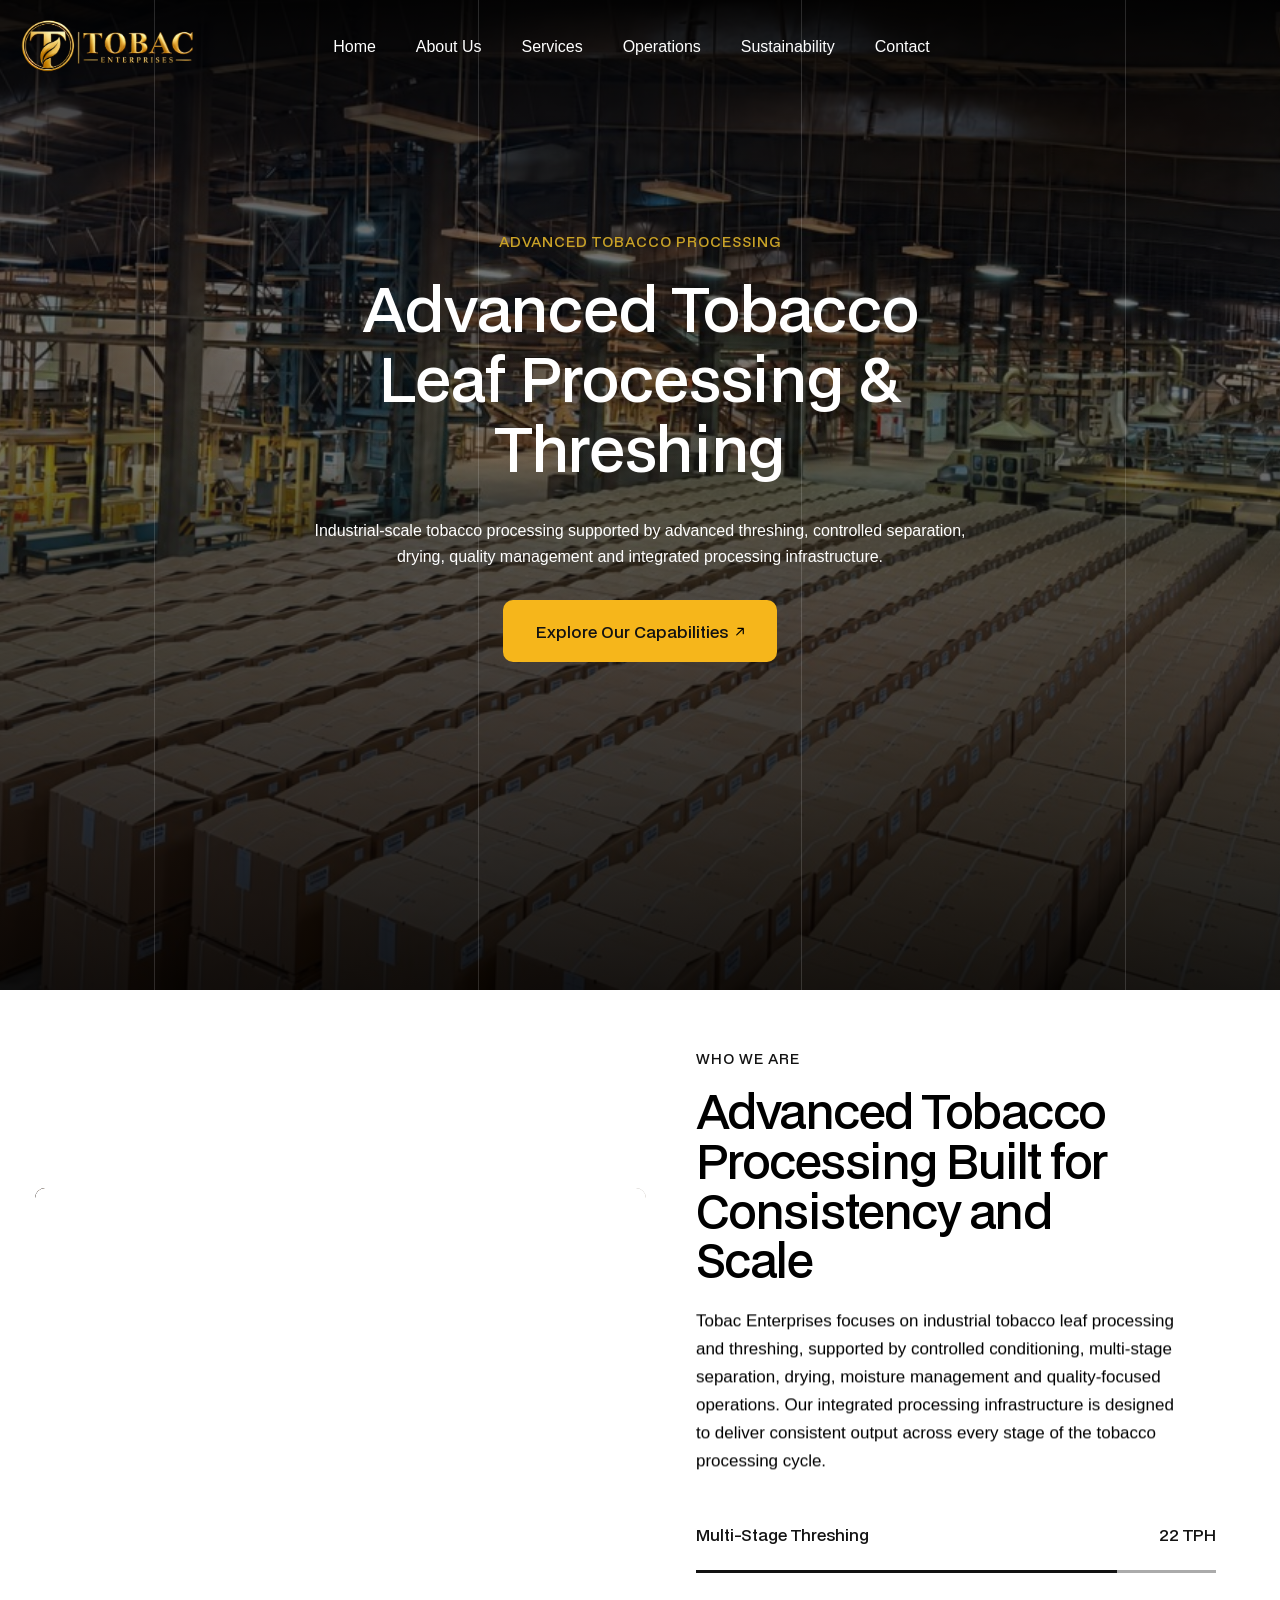
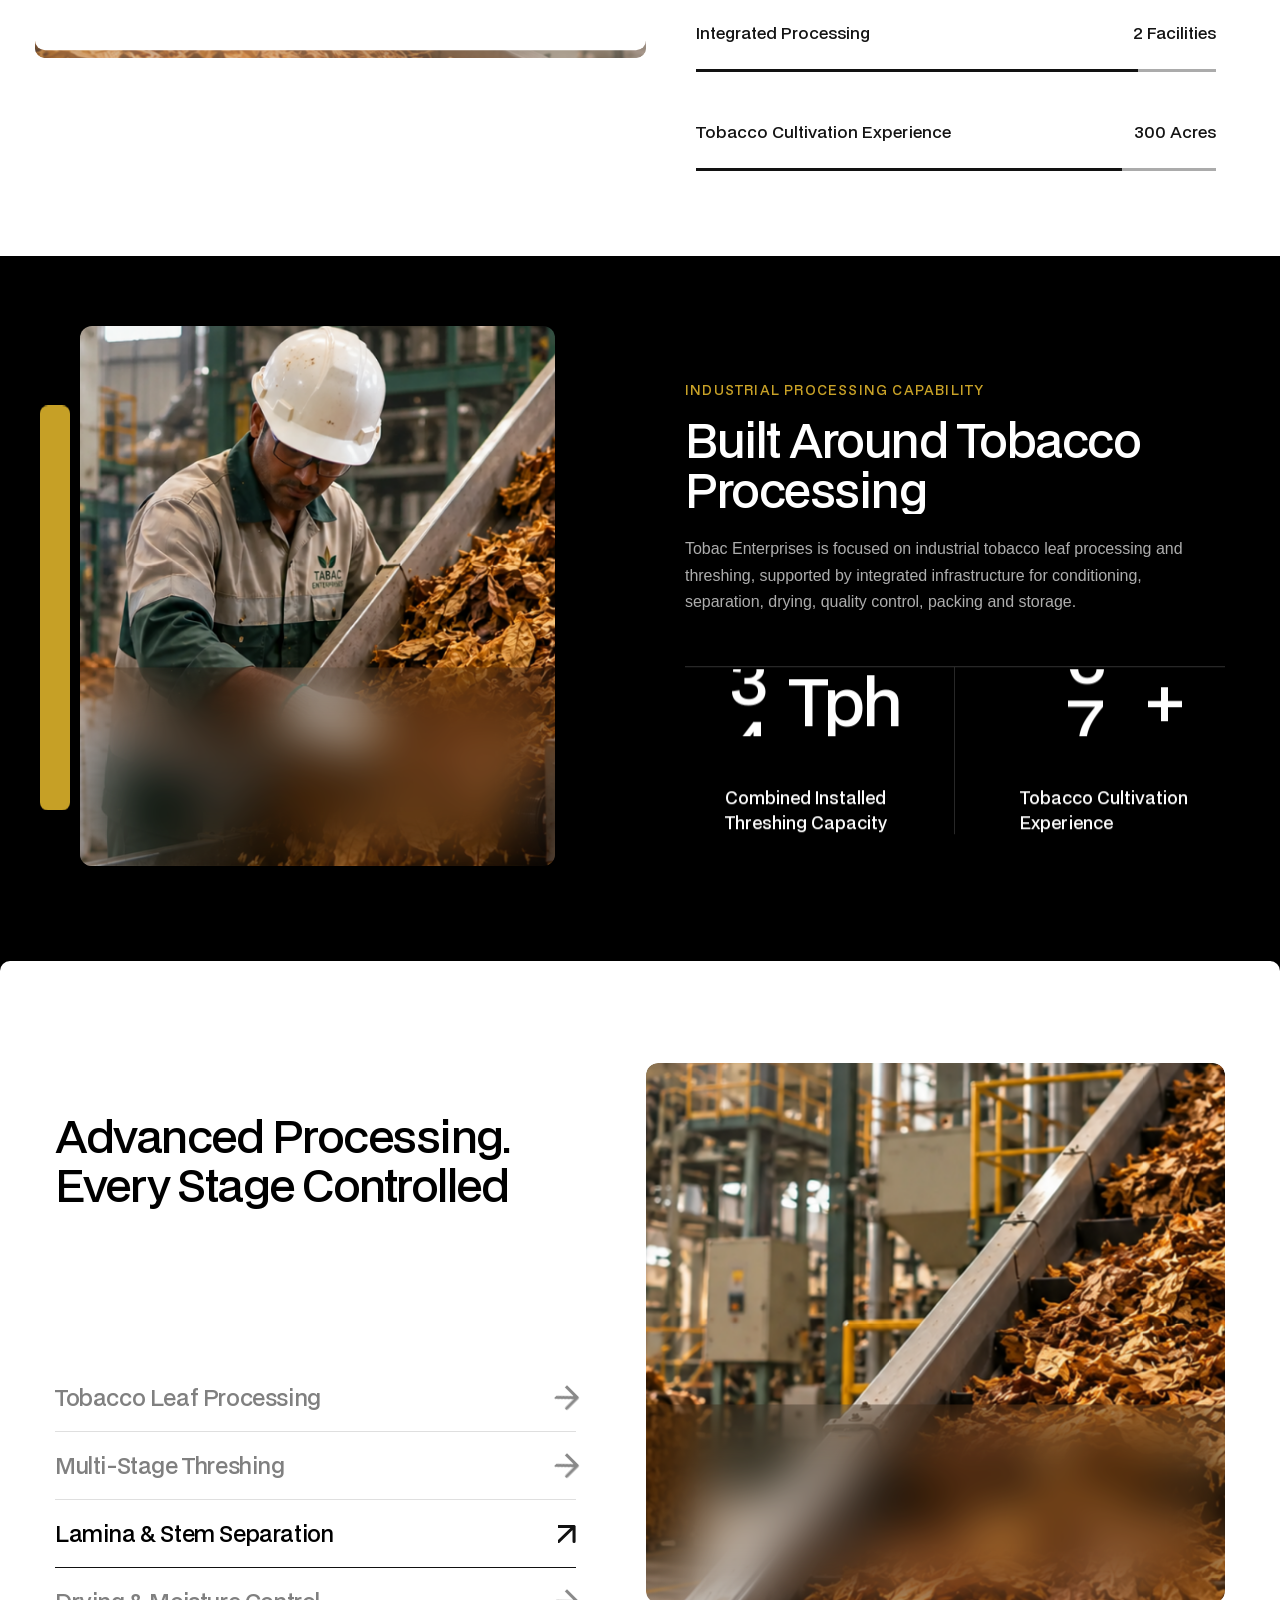
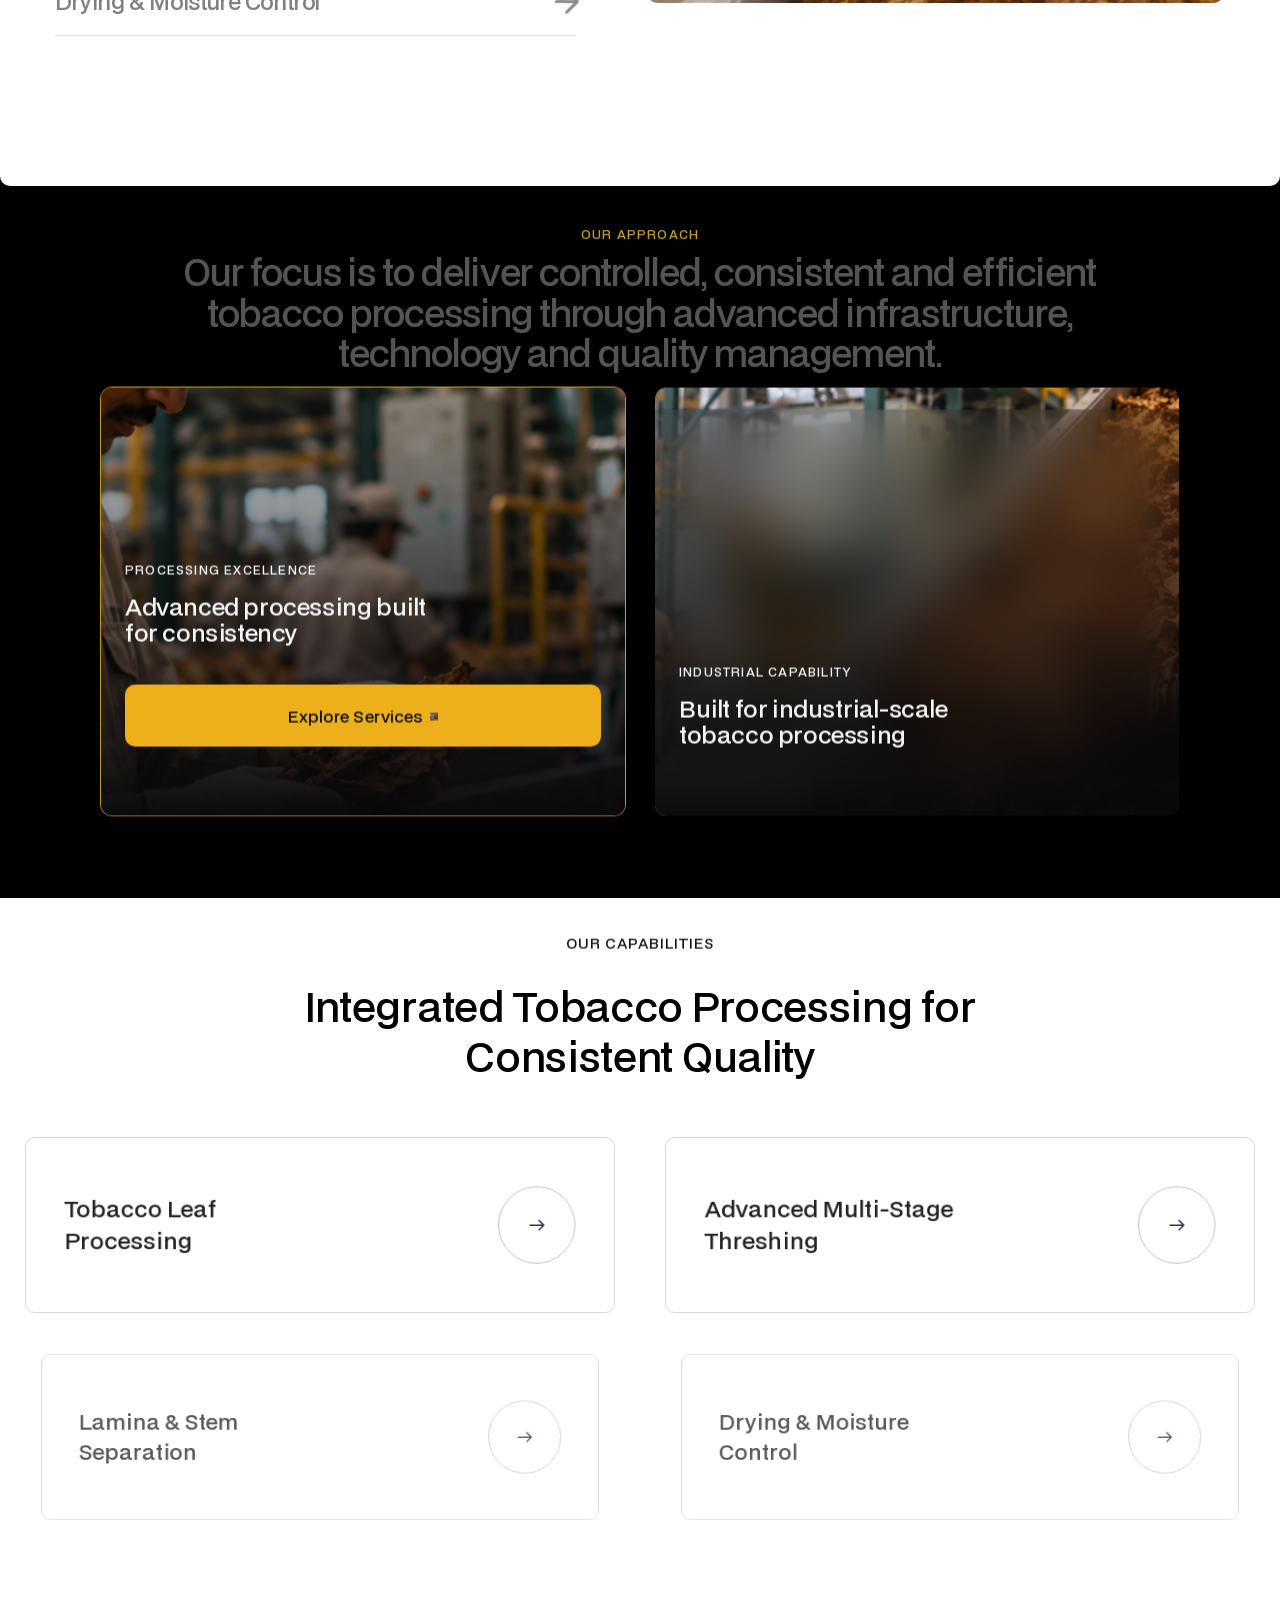
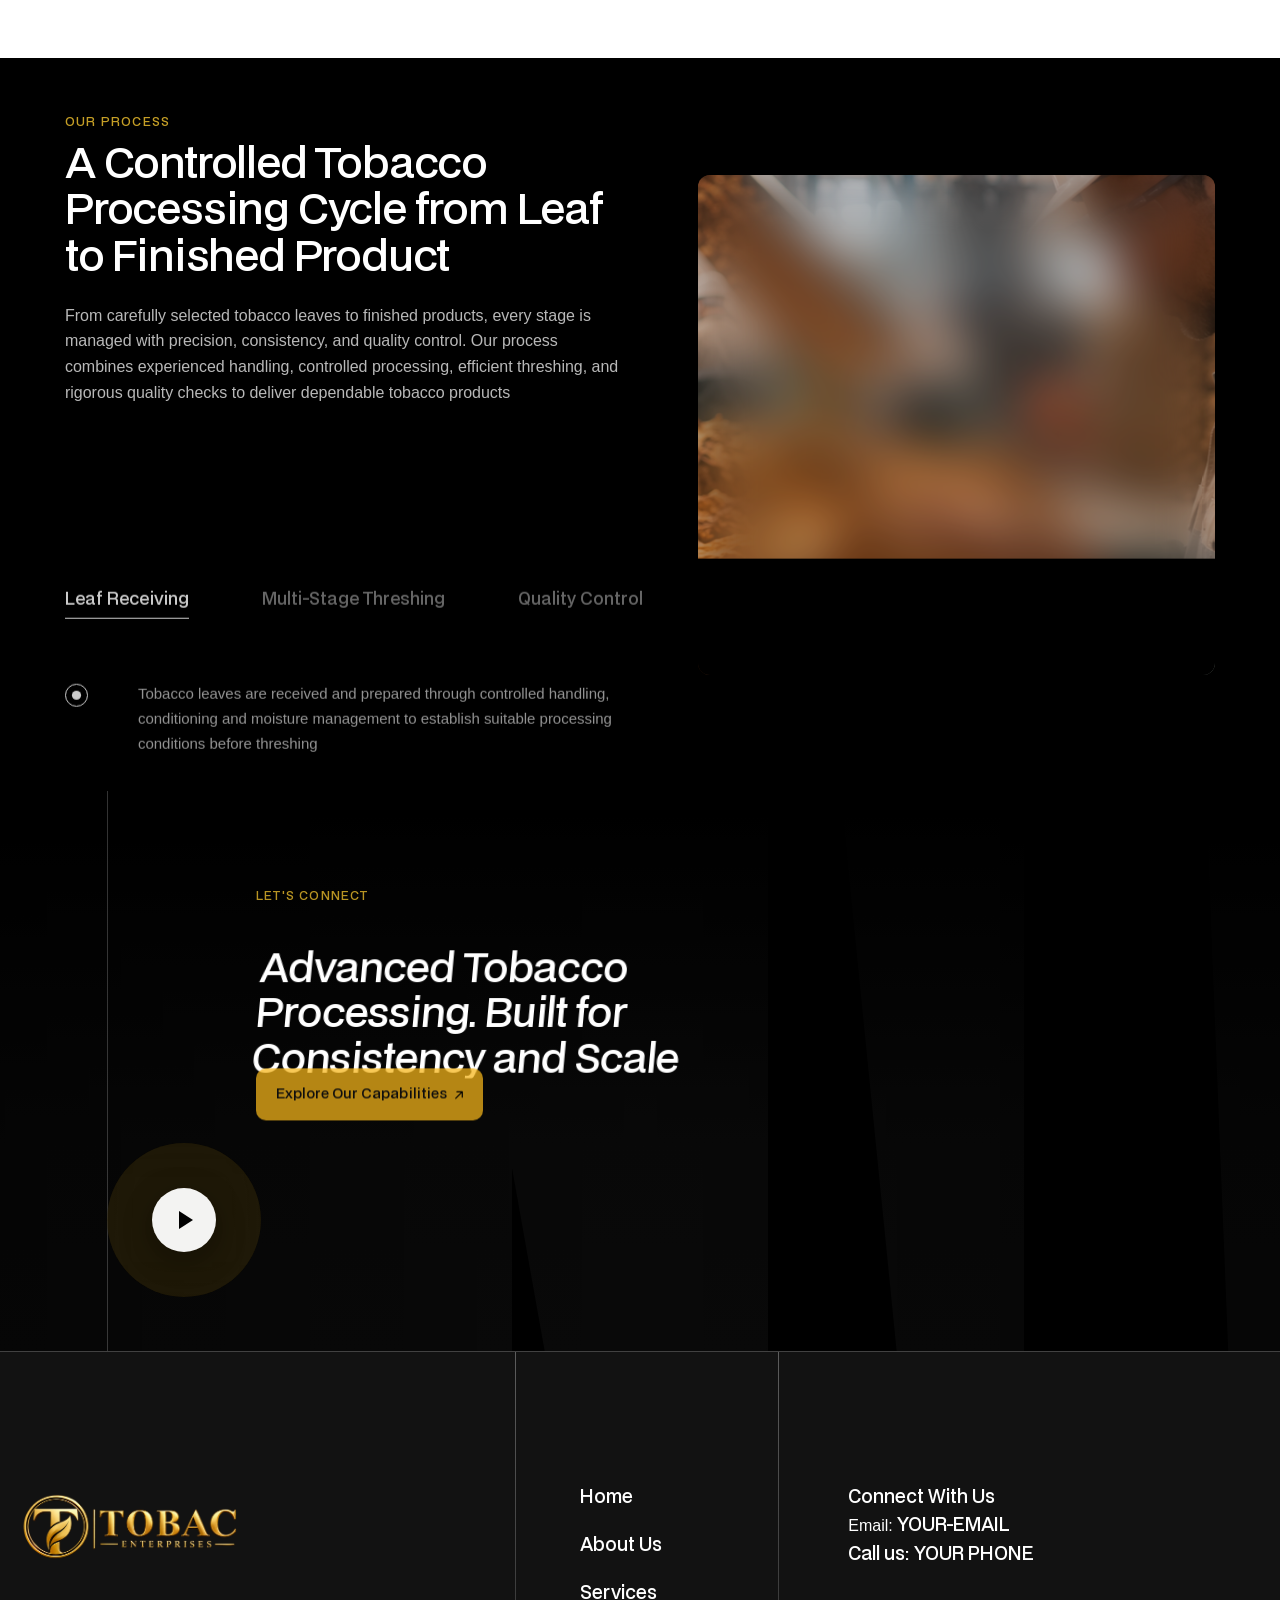
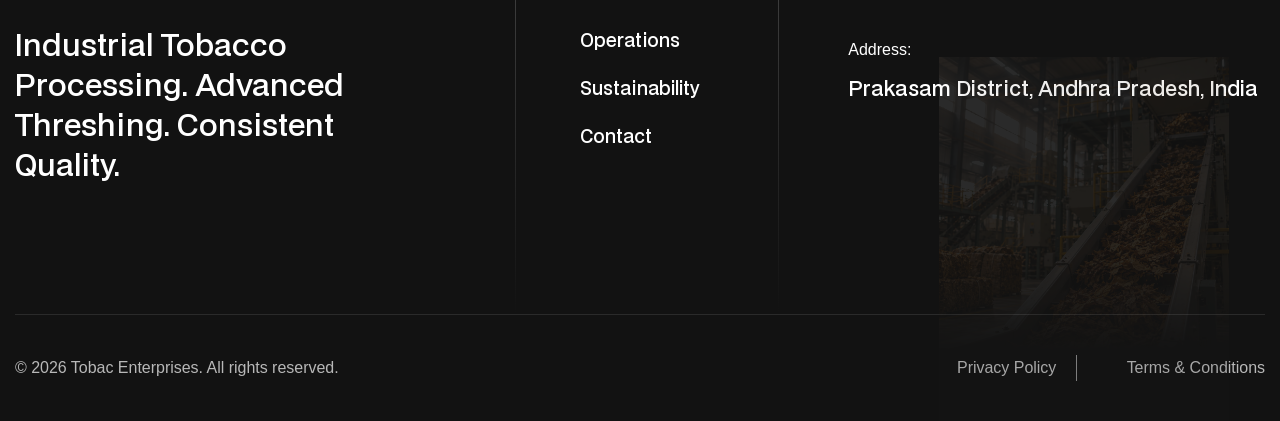
==== index.html @ b62f98e6 "Implement code changes to enhance functionality and improve performance" ====
﻿<!doctype html>
<html lang="en">
    <head>
        <meta charset="utf-8" />

        <!-- Primary SEO -->
        <title>Tobac Enterprises | Tobacco Processing & Threshing</title>

        <meta
            name="description"
            content="Tobac Enterprises provides industrial tobacco leaf processing and threshing, including conditioning, separation, drying, quality control, packing and storage."
        />
        <!-- Viewport -->
        <meta
            content="width=device-width, initial-scale=1"
            name="viewport"
        />
        <!-- Open Graph -->
        <meta
            content="Tobac Enterprises | Tobacco Processing & Threshing"
            property="og:title"
        />
        <meta
            content="Industrial tobacco leaf processing and threshing with integrated conditioning, separation, drying, quality control, packing and storage capabilities."
            property="og:description"
        />
        <meta
            content="website"
            property="og:type"
        />
        <!-- Twitter / X -->
        <meta
            content="summary_large_image"
            name="twitter:card"
        />
        <meta
            content="Tobac Enterprises | Tobacco Processing & Threshing"
            name="twitter:title"
        />
        <meta
            content="Industrial tobacco leaf processing and threshing with integrated conditioning, separation, drying, quality control, packing and storage capabilities."
            name="twitter:description"
        />
        <!-- Robots -->
        <meta
            name="robots"
            content="index, follow, max-image-preview:large, max-snippet:-1, max-video-preview:-1"
        />
        <!-- Theme -->
        <meta
            name="theme-color"
            content="#000000"
        />
        <meta
            content="Tobac Enterprises"
            name="author"
        />
        <meta
            content="Tobac Enterprises"
            property="og:site_name"
        />
        <link
            href="67ad72477c605912a4af72eb/css/kontix.webflow.shared.0408f50e8.min.css"
            rel="stylesheet"
            type="text/css"
        />
        <link
            href="67ad72477c605912a4af72eb/css/kontix.webflow.5dac2f89d.opt.min.css"
            rel="stylesheet"
            type="text/css"
        />
        <style>
            @media (min-width: 992px) {
                html.w-mod-js:not(.w-mod-ix) [data-w-id="32a080e7-e635-fd07-ca0b-ba724ec0d8fa"] {
                    -webkit-transform: translate3d(0, 0px, 0) scale3d(1, 1, 1) rotateX(0) rotateY(0) rotateZ(0)
                        skew(0, 0);
                    -moz-transform: translate3d(0, 0px, 0) scale3d(1, 1, 1) rotateX(0) rotateY(0) rotateZ(0) skew(0, 0);
                    -ms-transform: translate3d(0, 0px, 0) scale3d(1, 1, 1) rotateX(0) rotateY(0) rotateZ(0) skew(0, 0);
                    transform: translate3d(0, 0px, 0) scale3d(1, 1, 1) rotateX(0) rotateY(0) rotateZ(0) skew(0, 0);
                }
                html.w-mod-js:not(.w-mod-ix) [data-w-id="32a080e7-e635-fd07-ca0b-ba724ec0d8f6"] {
                    border-color: rgb(255, 185, 55);
                }
                html.w-mod-js:not(.w-mod-ix) [data-w-id="32a080e7-e635-fd07-ca0b-ba724ec0d90d"] {
                    border-color: rgba(255, 185, 55, 0);
                }
                html.w-mod-js:not(.w-mod-ix) [data-w-id="32a080e7-e635-fd07-ca0b-ba724ec0d8f7"] {
                    -webkit-transform: translate3d(0, 0, 0) scale3d(1.2, 1.2, 1) rotateX(0) rotateY(0) rotateZ(0)
                        skew(0, 0);
                    -moz-transform: translate3d(0, 0, 0) scale3d(1.2, 1.2, 1) rotateX(0) rotateY(0) rotateZ(0)
                        skew(0, 0);
                    -ms-transform: translate3d(0, 0, 0) scale3d(1.2, 1.2, 1) rotateX(0) rotateY(0) rotateZ(0) skew(0, 0);
                    transform: translate3d(0, 0, 0) scale3d(1.2, 1.2, 1) rotateX(0) rotateY(0) rotateZ(0) skew(0, 0);
                }
                html.w-mod-js:not(.w-mod-ix) [data-w-id="32a080e7-e635-fd07-ca0b-ba724ec0d917"] {
                    opacity: 0;
                }
                html.w-mod-js:not(.w-mod-ix) [data-w-id="32a080e7-e635-fd07-ca0b-ba724ec0d900"] {
                    opacity: 1;
                }
                html.w-mod-js:not(.w-mod-ix) [data-w-id="32a080e7-e635-fd07-ca0b-ba724ec0d911"] {
                    -webkit-transform: translate3d(0, 102px, 0) scale3d(1, 1, 1) rotateX(0) rotateY(0) rotateZ(0)
                        skew(0, 0);
                    -moz-transform: translate3d(0, 102px, 0) scale3d(1, 1, 1) rotateX(0) rotateY(0) rotateZ(0)
                        skew(0, 0);
                    -ms-transform: translate3d(0, 102px, 0) scale3d(1, 1, 1) rotateX(0) rotateY(0) rotateZ(0) skew(0, 0);
                    transform: translate3d(0, 102px, 0) scale3d(1, 1, 1) rotateX(0) rotateY(0) rotateZ(0) skew(0, 0);
                }
                html.w-mod-js:not(.w-mod-ix) [data-w-id="d3e8c70d-9056-3db0-9265-2f016fd144f4"] {
                    height: 0%;
                }
                html.w-mod-js:not(.w-mod-ix) [data-w-id="96c61d8b-db19-0e5c-81cf-603d4a9a81b1"] {
                    height: 0px;
                    -webkit-transform: translate3d(0, 100%, 0) scale3d(1, 1, 1) rotateX(0) rotateY(0) rotateZ(0)
                        skew(0, 0);
                    -moz-transform: translate3d(0, 100%, 0) scale3d(1, 1, 1) rotateX(0) rotateY(0) rotateZ(0) skew(0, 0);
                    -ms-transform: translate3d(0, 100%, 0) scale3d(1, 1, 1) rotateX(0) rotateY(0) rotateZ(0) skew(0, 0);
                    transform: translate3d(0, 100%, 0) scale3d(1, 1, 1) rotateX(0) rotateY(0) rotateZ(0) skew(0, 0);
                    opacity: 0;
                }
                html.w-mod-js:not(.w-mod-ix) [data-w-id="e206662c-7fea-cc5e-dd1c-157bc41b8c33"] {
                    opacity: 0;
                }
                html.w-mod-js:not(.w-mod-ix) [data-w-id="e206662c-7fea-cc5e-dd1c-157bc41b8c30"] {
                    border-color: rgba(23, 9, 57, 0.3);
                    background-color: rgba(246, 182, 27, 0);
                }
                html.w-mod-js:not(.w-mod-ix) [data-w-id="e206662c-7fea-cc5e-dd1c-157bc41b8c2e"] {
                    color: rgb(0, 0, 0);
                }
                html.w-mod-js:not(.w-mod-ix) [data-w-id="468bc59b-1a3e-3a3b-da0a-bbcdec9434c3"] {
                    border-color: rgba(23, 9, 57, 0.3);
                    background-color: rgba(246, 182, 27, 0);
                }
                html.w-mod-js:not(.w-mod-ix) [data-w-id="468bc59b-1a3e-3a3b-da0a-bbcdec9434c1"] {
                    color: rgb(0, 0, 0);
                }
                html.w-mod-js:not(.w-mod-ix) [data-w-id="c366cb1e-9996-958e-3822-b361587c4d85"] {
                    border-color: rgba(23, 9, 57, 0.3);
                    background-color: rgba(246, 182, 27, 0);
                }
                html.w-mod-js:not(.w-mod-ix) [data-w-id="c366cb1e-9996-958e-3822-b361587c4d83"] {
                    color: rgb(0, 0, 0);
                }
                html.w-mod-js:not(.w-mod-ix) [data-w-id="d73ac930-d64f-a7de-82a3-dfed9906a0ca"] {
                    border-color: rgba(23, 9, 57, 0.3);
                    background-color: rgba(246, 182, 27, 0);
                }
                html.w-mod-js:not(.w-mod-ix) [data-w-id="d73ac930-d64f-a7de-82a3-dfed9906a0c8"] {
                    color: rgb(0, 0, 0);
                }
                html.w-mod-js:not(.w-mod-ix) [data-w-id="69e5e430-eba6-7df7-4c9a-6e3279bddb7d"] {
                    width: 0%;
                }
                html.w-mod-js:not(.w-mod-ix) [data-w-id="69e5e430-eba6-7df7-4c9a-6e3279bddb85"] {
                    width: 0%;
                }
                html.w-mod-js:not(.w-mod-ix) [data-w-id="69e5e430-eba6-7df7-4c9a-6e3279bddb8d"] {
                    width: 0%;
                }
                html.w-mod-js:not(.w-mod-ix) [data-w-id="fdfb69cb-f0a7-2cdc-6922-a6426ed112a6"] {
                    background-color: rgba(0, 0, 0, 0);
                }
                html.w-mod-js:not(.w-mod-ix) [data-w-id="d1be70e7-2595-d179-310a-4b0b7f32f393"] {
                    filter: invert(0%);
                }
                html.w-mod-js:not(.w-mod-ix) [data-w-id="e8cb1b2f-1211-614f-c494-a333dbc8d307"] {
                    background-color: rgba(0, 0, 0, 0);
                }
                html.w-mod-js:not(.w-mod-ix) [data-w-id="e8cb1b2f-1211-614f-c494-a333dbc8d308"] {
                    filter: invert(0%);
                }
                html.w-mod-js:not(.w-mod-ix) [data-w-id="338eb199-8a48-f177-18a1-c37a4e0c47d6"] {
                    background-color: rgba(0, 0, 0, 0);
                }
                html.w-mod-js:not(.w-mod-ix) [data-w-id="338eb199-8a48-f177-18a1-c37a4e0c47d7"] {
                    filter: invert(0%);
                }
                html.w-mod-js:not(.w-mod-ix) [data-w-id="a4808b38-293f-76c2-32cb-c6a138c0f3d4"] {
                    opacity: 1;
                }
                html.w-mod-js:not(.w-mod-ix) [data-w-id="457f04e2-c884-2c09-5359-26a96edf2011"] {
                    -webkit-transform: translate3d(0, 0, 0) scale3d(1, 1, 1) rotateX(0) rotateY(0) rotateZ(45deg)
                        skew(0, 0);
                    -moz-transform: translate3d(0, 0, 0) scale3d(1, 1, 1) rotateX(0) rotateY(0) rotateZ(45deg)
                        skew(0, 0);
                    -ms-transform: translate3d(0, 0, 0) scale3d(1, 1, 1) rotateX(0) rotateY(0) rotateZ(45deg) skew(0, 0);
                    transform: translate3d(0, 0, 0) scale3d(1, 1, 1) rotateX(0) rotateY(0) rotateZ(45deg) skew(0, 0);
                }
                html.w-mod-js:not(.w-mod-ix) [data-w-id="a4808b38-293f-76c2-32cb-c6a138c0f3d7"] {
                    -webkit-transform: translate3d(0, 0, 0) scale3d(1, 1, 1) rotateX(0) rotateY(0) rotateZ(0deg)
                        skew(0, 0);
                    -moz-transform: translate3d(0, 0, 0) scale3d(1, 1, 1) rotateX(0) rotateY(0) rotateZ(0deg) skew(0, 0);
                    -ms-transform: translate3d(0, 0, 0) scale3d(1, 1, 1) rotateX(0) rotateY(0) rotateZ(0deg) skew(0, 0);
                    transform: translate3d(0, 0, 0) scale3d(1, 1, 1) rotateX(0) rotateY(0) rotateZ(0deg) skew(0, 0);
                }
                html.w-mod-js:not(.w-mod-ix) [data-w-id="cb2e62d1-0778-0ad1-57a2-72a9a1798795"] {
                    opacity: 0.5;
                }
                html.w-mod-js:not(.w-mod-ix) [data-w-id="12c5017c-0ce9-bd9b-d44f-8bfb5a3bc929"] {
                    opacity: 1;
                }
                html.w-mod-js:not(.w-mod-ix) [data-w-id="fb196b32-c1c4-e9d6-8dbf-60b7aed7b53a"] {
                    -webkit-transform: translate3d(0, 0, 0) scale3d(1, 1, 1) rotateX(0) rotateY(0) rotateZ(45deg)
                        skew(0, 0);
                    -moz-transform: translate3d(0, 0, 0) scale3d(1, 1, 1) rotateX(0) rotateY(0) rotateZ(45deg)
                        skew(0, 0);
                    -ms-transform: translate3d(0, 0, 0) scale3d(1, 1, 1) rotateX(0) rotateY(0) rotateZ(45deg) skew(0, 0);
                    transform: translate3d(0, 0, 0) scale3d(1, 1, 1) rotateX(0) rotateY(0) rotateZ(45deg) skew(0, 0);
                }
                html.w-mod-js:not(.w-mod-ix) [data-w-id="fb196b32-c1c4-e9d6-8dbf-60b7aed7b537"] {
                    opacity: 0.5;
                }
                html.w-mod-js:not(.w-mod-ix) [data-w-id="2f668eff-5085-9f88-ec5a-67f3cd01f2f8"] {
                    -webkit-transform: translate3d(0, 0, 0) scale3d(1, 1, 1) rotateX(0) rotateY(0) rotateZ(45deg)
                        skew(0, 0);
                    -moz-transform: translate3d(0, 0, 0) scale3d(1, 1, 1) rotateX(0) rotateY(0) rotateZ(45deg)
                        skew(0, 0);
                    -ms-transform: translate3d(0, 0, 0) scale3d(1, 1, 1) rotateX(0) rotateY(0) rotateZ(45deg) skew(0, 0);
                    transform: translate3d(0, 0, 0) scale3d(1, 1, 1) rotateX(0) rotateY(0) rotateZ(45deg) skew(0, 0);
                }
                html.w-mod-js:not(.w-mod-ix) [data-w-id="2f668eff-5085-9f88-ec5a-67f3cd01f2f5"] {
                    opacity: 0.5;
                }
            }
            @media (max-width: 991px) and (min-width: 768px) {
                html.w-mod-js:not(.w-mod-ix) [data-w-id="3d6e7e08-0aa3-fcea-dc0a-8a547fe973a9"] {
                    opacity: 0;
                }
                html.w-mod-js:not(.w-mod-ix) [data-w-id="52a55b34-5290-9c20-a95d-49ebb1381fad"] {
                    opacity: 0;
                }
                html.w-mod-js:not(.w-mod-ix) [data-w-id="ec090364-0673-7fcd-a486-7b7a371838de"] {
                    -webkit-transform: translate3d(0, 100%, 0) scale3d(1, 1, 1) rotateX(0) rotateY(0) rotateZ(0)
                        skew(-19deg, 0);
                    -moz-transform: translate3d(0, 100%, 0) scale3d(1, 1, 1) rotateX(0) rotateY(0) rotateZ(0)
                        skew(-19deg, 0);
                    -ms-transform: translate3d(0, 100%, 0) scale3d(1, 1, 1) rotateX(0) rotateY(0) rotateZ(0)
                        skew(-19deg, 0);
                    transform: translate3d(0, 100%, 0) scale3d(1, 1, 1) rotateX(0) rotateY(0) rotateZ(0) skew(-19deg, 0);
                }
                html.w-mod-js:not(.w-mod-ix) [data-w-id="69e5e430-eba6-7df7-4c9a-6e3279bddb76"] {
                    opacity: 0;
                }
                html.w-mod-js:not(.w-mod-ix) [data-w-id="69e5e430-eba6-7df7-4c9a-6e3279bddb7e"] {
                    opacity: 0;
                }
                html.w-mod-js:not(.w-mod-ix) [data-w-id="69e5e430-eba6-7df7-4c9a-6e3279bddb86"] {
                    opacity: 0;
                }
                html.w-mod-js:not(.w-mod-ix) [data-w-id="5ba2e318-d75c-ffff-da4f-78dff1ee332f"] {
                    opacity: 0;
                }
            }
            @media (max-width: 767px) and (min-width: 480px) {
                html.w-mod-js:not(.w-mod-ix) [data-w-id="3d6e7e08-0aa3-fcea-dc0a-8a547fe973a9"] {
                    opacity: 0;
                }
                html.w-mod-js:not(.w-mod-ix) [data-w-id="52a55b34-5290-9c20-a95d-49ebb1381fad"] {
                    opacity: 0;
                }
                html.w-mod-js:not(.w-mod-ix) [data-w-id="ec090364-0673-7fcd-a486-7b7a371838de"] {
                    -webkit-transform: translate3d(0, 100%, 0) scale3d(1, 1, 1) rotateX(0) rotateY(0) rotateZ(0)
                        skew(-19deg, 0);
                    -moz-transform: translate3d(0, 100%, 0) scale3d(1, 1, 1) rotateX(0) rotateY(0) rotateZ(0)
                        skew(-19deg, 0);
                    -ms-transform: translate3d(0, 100%, 0) scale3d(1, 1, 1) rotateX(0) rotateY(0) rotateZ(0)
                        skew(-19deg, 0);
                    transform: translate3d(0, 100%, 0) scale3d(1, 1, 1) rotateX(0) rotateY(0) rotateZ(0) skew(-19deg, 0);
                }
                html.w-mod-js:not(.w-mod-ix) [data-w-id="69e5e430-eba6-7df7-4c9a-6e3279bddb76"] {
                    opacity: 0;
                }
                html.w-mod-js:not(.w-mod-ix) [data-w-id="69e5e430-eba6-7df7-4c9a-6e3279bddb7e"] {
                    opacity: 0;
                }
                html.w-mod-js:not(.w-mod-ix) [data-w-id="69e5e430-eba6-7df7-4c9a-6e3279bddb86"] {
                    opacity: 0;
                }
                html.w-mod-js:not(.w-mod-ix) [data-w-id="5ba2e318-d75c-ffff-da4f-78dff1ee332f"] {
                    opacity: 0;
                }
            }
            @media (max-width: 479px) {
                html.w-mod-js:not(.w-mod-ix) [data-w-id="3d6e7e08-0aa3-fcea-dc0a-8a547fe973a9"] {
                    opacity: 0;
                }
                html.w-mod-js:not(.w-mod-ix) [data-w-id="52a55b34-5290-9c20-a95d-49ebb1381fad"] {
                    opacity: 0;
                }
                html.w-mod-js:not(.w-mod-ix) [data-w-id="ec090364-0673-7fcd-a486-7b7a371838de"] {
                    -webkit-transform: translate3d(0, 100%, 0) scale3d(1, 1, 1) rotateX(0) rotateY(0) rotateZ(0)
                        skew(-19deg, 0);
                    -moz-transform: translate3d(0, 100%, 0) scale3d(1, 1, 1) rotateX(0) rotateY(0) rotateZ(0)
                        skew(-19deg, 0);
                    -ms-transform: translate3d(0, 100%, 0) scale3d(1, 1, 1) rotateX(0) rotateY(0) rotateZ(0)
                        skew(-19deg, 0);
                    transform: translate3d(0, 100%, 0) scale3d(1, 1, 1) rotateX(0) rotateY(0) rotateZ(0) skew(-19deg, 0);
                }
                html.w-mod-js:not(.w-mod-ix) [data-w-id="69e5e430-eba6-7df7-4c9a-6e3279bddb76"] {
                    opacity: 0;
                }
                html.w-mod-js:not(.w-mod-ix) [data-w-id="69e5e430-eba6-7df7-4c9a-6e3279bddb7e"] {
                    opacity: 0;
                }
                html.w-mod-js:not(.w-mod-ix) [data-w-id="69e5e430-eba6-7df7-4c9a-6e3279bddb86"] {
                    opacity: 0;
                }
                html.w-mod-js:not(.w-mod-ix) [data-w-id="5ba2e318-d75c-ffff-da4f-78dff1ee332f"] {
                    opacity: 0;
                }
            }
        </style>
        <style>
    /* Tobac Enterprises Header Logo */
    .tobac-logo {
        width: 185px !important;
        height: auto !important;
        max-width: none !important;
        object-fit: contain;
        display: block;
    }

    /* Keep the logo vertically centered */
    .logo.w-nav-brand {
        display: flex;
        align-items: center;
        justify-content: flex-start;
    }

    /* Tablet */
    @media (max-width: 991px) {
        .tobac-logo {
            width: 170px !important;
        }
    }

    /* Mobile */
    @media (max-width: 767px) {
        .tobac-logo {
            width: 155px !important;
        }
    }

    @media (max-width: 479px) {
        .tobac-logo {
            width: 145px !important;
        }
    }
</style>
<style>
/* =========================================================
   TOBAC ENTERPRISES
   INDUSTRIAL PROCESSING CAPABILITY
   COMPACT PREMIUM LAYOUT
   ========================================================= */

/* Main section */
.over-view-two {
    padding-top: 70px !important;
    padding-bottom: 70px !important;
    overflow: hidden !important;
}

/* Main container */
.over-view-two .container {
    max-width: 1200px !important;
    margin-left: auto !important;
    margin-right: auto !important;
}

/* Main layout */
.over-view-two-wrap {
    display: flex !important;
    align-items: center !important;
    justify-content: space-between !important;
    gap: 70px !important;
}

/* =========================================================
   IMAGE
   ========================================================= */

.over-view-two-image-wrap {
    width: 500px !important;
    max-width: 500px !important;
    flex: 0 0 500px !important;
    display: flex !important;
    align-items: center !important;
}

/* Actual image container */
.over-view-two-image-one {
    width: 500px !important;
    height: 540px !important;
    max-height: 540px !important;
    overflow: hidden !important;
    border-radius: 12px !important;
}

/* Image */
.over-view-two-image-one img {
    width: 100% !important;
    height: 100% !important;
    object-fit: cover !important;
    object-position: center !important;
    display: block !important;
}

/* Keep decorative yellow card controlled */
.overview-two-image-card {
    width: 30px !important;
    max-width: 30px !important;
    height: 405px !important;
    max-height: 405px !important;
    left: -15px !important;
    top: 50% !important;
    transform: translateY(-50%) !important;
    border-radius: 8px !important;
}

/* =========================================================
   RIGHT CONTENT
   ========================================================= */

.over-view-information {
    width: 100% !important;
    max-width: 540px !important;
    flex: 1 !important;
}

/* Small yellow heading */
.over-view-information .sub-heading {
    font-size: 13px !important;
    line-height: 1.3 !important;
    letter-spacing: 1.2px !important;
    margin-bottom: 16px !important;
}

/* Main heading */
.over-view-information .overview-two-heading {
    margin-top: 0 !important;
    margin-bottom: 22px !important;
}

/* H2 */
.over-view-information .overview-two-heading h2 {
    font-size: 46px !important;
    line-height: 1.08 !important;
    letter-spacing: -1.5px !important;
    max-width: 520px !important;
}

/* Description */
.over-view-information > .overflow-hidden > p {
    max-width: 540px !important;
    font-size: 16px !important;
    line-height: 1.65 !important;
    color: rgba(255,255,255,0.68) !important;
    margin: 0 !important;
}

/* =========================================================
   COUNTERS
   ========================================================= */

.over-view-information .counter-two-wrapper {
    display: grid !important;
    grid-template-columns: 1fr 1fr !important;
    width: 100% !important;
    margin-top: 50px !important;
    padding: 0 !important;
    gap: 0 !important;
}

/* Counter cards */
.over-view-information .counter-card-two {
    width: 100% !important;
    min-width: 0 !important;
    padding: 0 28px !important;
}

/* First card */
.over-view-information .counter-card-two.one {
    padding-left: 0 !important;
    border-right: 1px solid rgba(255,255,255,0.16) !important;
}

/* Second card */
.over-view-information .counter-card-two.two {
    padding-right: 0 !important;
}

/* Counter number wrapper */
.over-view-information .counter-one-wrap {
    height: 70px !important;
    display: flex !important;
    align-items: center !important;
}

/* Number */
.over-view-information .counter-two-number {
    font-size: 64px !important;
    line-height: 1 !important;
    font-weight: 500 !important;
    letter-spacing: -2px !important;
}

/* TPH / + symbol */
.over-view-information .counter-two-marquee:last-child {
    margin-left: 4px !important;
}

/* Counter label */
.over-view-information .heading-style-h5 {
    font-size: 17px !important;
    line-height: 1.45 !important;
    margin-top: 18px !important;
    font-weight: 500 !important;
    color: #ffffff !important;
}

/* =========================================================
   TABLET
   ========================================================= */

@media (max-width: 991px) {

    .over-view-two {
        padding-top: 60px !important;
        padding-bottom: 60px !important;
    }

    .over-view-two-wrap {
        gap: 50px !important;
    }

    .over-view-two-image-wrap {
        width: 430px !important;
        max-width: 430px !important;
        flex: 0 0 430px !important;
    }

    .over-view-two-image-one {
        width: 430px !important;
        height: 500px !important;
        max-height: 500px !important;
    }

    .over-view-information .overview-two-heading h2 {
        font-size: 40px !important;
    }

    .over-view-information .counter-two-number {
        font-size: 54px !important;
    }

    .over-view-information .counter-two-wrapper {
        margin-top: 40px !important;
    }
}

/* =========================================================
   MOBILE
   ========================================================= */

@media (max-width: 767px) {

    .over-view-two {
        padding-top: 50px !important;
        padding-bottom: 50px !important;
    }

    .over-view-two-wrap {
        display: flex !important;
        flex-direction: column !important;
        align-items: stretch !important;
        gap: 40px !important;
    }

    .over-view-two-image-wrap {
        width: 100% !important;
        max-width: 100% !important;
        flex: none !important;
    }

    .over-view-two-image-one {
        width: 100% !important;
        height: 380px !important;
        max-height: 380px !important;
    }

    .overview-two-image-card {
        width: 20px !important;
        max-width: 20px !important;
        height: 280px !important;
        max-height: 280px !important;
        left: -10px !important;
    }

    .over-view-information {
        max-width: 100% !important;
    }

    .over-view-information .overview-two-heading {
        margin-bottom: 18px !important;
    }

    .over-view-information .overview-two-heading h2 {
        font-size: 34px !important;
        line-height: 1.12 !important;
        letter-spacing: -0.8px !important;
    }

    .over-view-information > .overflow-hidden > p {
        font-size: 15px !important;
        line-height: 1.6 !important;
    }

    .over-view-information .counter-two-wrapper {
        margin-top: 35px !important;
    }

    .over-view-information .counter-two-number {
        font-size: 48px !important;
    }

    .over-view-information .heading-style-h5 {
        font-size: 15px !important;
        line-height: 1.4 !important;
        margin-top: 14px !important;
    }

    .over-view-information .counter-card-two {
        padding-left: 18px !important;
        padding-right: 18px !important;
    }

    .over-view-information .counter-card-two.one {
        padding-left: 0 !important;
    }

    .over-view-information .counter-card-two.two {
        padding-right: 0 !important;
    }
}

/* =========================================================
   SMALL MOBILE
   ========================================================= */

@media (max-width: 479px) {

    .over-view-two {
        padding-top: 40px !important;
        padding-bottom: 40px !important;
    }

    .over-view-two-wrap {
        gap: 32px !important;
    }

    .over-view-two-image-one {
        height: 320px !important;
        max-height: 320px !important;
    }

    .over-view-information .overview-two-heading h2 {
        font-size: 29px !important;
    }

    .over-view-information .counter-two-number {
        font-size: 40px !important;
    }

    .over-view-information .heading-style-h5 {
        font-size: 14px !important;
    }
}
</style>
<style>
/* =========================================================
   TOBAC ENTERPRISES
   ADVANCED PROCESSING SECTION
   COMPACT PREMIUM LAYOUT
   ========================================================= */

/* Main section */
.image-card-one-section {
    padding: 0 !important;
    overflow: hidden !important;
}

/* Main inner wrapper */
.image-card-one-section-main {
    padding-top: 70px !important;
    padding-bottom: 70px !important;
}

/* Container */
.image-card-one-section .container {
    max-width: 1200px !important;
    margin-left: auto !important;
    margin-right: auto !important;
}

/* =========================================================
   MAIN TWO-COLUMN LAYOUT
   ========================================================= */

.image-card-one-section .feature-wrapper {
    display: grid !important;
    grid-template-columns: minmax(0, 0.9fr) minmax(0, 1fr) !important;
    align-items: center !important;
    gap: 70px !important;
    width: 100% !important;
}

/* =========================================================
   LEFT CONTENT
   ========================================================= */

.image-card-one-section .feature-left-part {
    width: 100% !important;
    max-width: 560px !important;
}

/* Main heading */
.image-card-one-section .feature-heading-wrapper {
    margin-bottom: 65px !important;
}

.image-card-one-section .feature-heading-wrapper h2 {
    font-size: 44px !important;
    line-height: 1.12 !important;
    letter-spacing: -1.5px !important;
    max-width: 500px !important;
    margin: 0 !important;
}

/* =========================================================
   FEATURE LIST
   ========================================================= */

.image-card-one-section .feature-card-content {
    width: 100% !important;
    max-width: 540px !important;
}

/* Individual rows */
.image-card-one-section .feature-card-text {
    min-height: 68px !important;
    height: 68px !important;

    display: flex !important;
    align-items: center !important;
    justify-content: space-between !important;

    padding: 0 !important;

    border-bottom: 1px solid rgba(0, 0, 0, 0.25) !important;
}

/* Text */
.image-card-one-section .feature-card-text .heading-style-h4 {
    font-size: 22px !important;
    line-height: 1.25 !important;
    letter-spacing: -0.4px !important;
}

/* Arrow */
.image-card-one-section .feature-card-text img {
    width: 18px !important;
    height: 18px !important;
    flex-shrink: 0 !important;
}

/* Active row */
.image-card-one-section .feature-card-text.active {
    border-bottom-color: #111111 !important;
}

/* =========================================================
   RIGHT IMAGE AREA
   ========================================================= */

.image-card-one-section .feature-right-part {
    width: 100% !important;
    height: 540px !important;
    max-height: 540px !important;

    overflow: hidden !important;
    border-radius: 12px !important;
}

/*
   All four Webflow animation images stay inside
   the same controlled 540px frame.
*/
.image-card-one-section .feature-right-part > img,
.image-card-one-section .feature-right-part .feature-image-three-wrapper {
    width: 100% !important;
    height: 100% !important;
    max-height: 540px !important;
}

/* Image sizing */
.image-card-one-section .feature-right-part > img {
    object-fit: cover !important;
    object-position: center !important;
}

/* Third animated image */
.image-card-one-section .feature-image-three-wrapper {
    overflow: hidden !important;
    border-radius: 12px !important;
}

/* Third image itself */
.image-card-one-section .feature-image-three {
    width: 100% !important;
    height: 100% !important;
    object-fit: cover !important;
    object-position: center !important;
}

/* =========================================================
   TABLET
   ========================================================= */

@media (max-width: 991px) {

    .image-card-one-section-main {
        padding-top: 60px !important;
        padding-bottom: 60px !important;
    }

    .image-card-one-section .feature-wrapper {
        grid-template-columns: 1fr 1fr !important;
        gap: 45px !important;
    }

    .image-card-one-section .feature-heading-wrapper {
        margin-bottom: 45px !important;
    }

    .image-card-one-section .feature-heading-wrapper h2 {
        font-size: 38px !important;
        line-height: 1.12 !important;
    }

    .image-card-one-section .feature-card-text {
        min-height: 62px !important;
        height: 62px !important;
    }

    .image-card-one-section .feature-card-text .heading-style-h4 {
        font-size: 19px !important;
    }

    .image-card-one-section .feature-right-part {
        height: 480px !important;
        max-height: 480px !important;
    }

    .image-card-one-section .feature-right-part > img,
    .image-card-one-section .feature-right-part .feature-image-three-wrapper {
        max-height: 480px !important;
    }
}

/* =========================================================
   MOBILE
   ========================================================= */

@media (max-width: 767px) {

    .image-card-one-section-main {
        padding-top: 50px !important;
        padding-bottom: 50px !important;
    }

    .image-card-one-section .feature-wrapper {
        display: flex !important;
        flex-direction: column !important;
        gap: 38px !important;
    }

    .image-card-one-section .feature-left-part {
        width: 100% !important;
        max-width: 100% !important;
    }

    .image-card-one-section .feature-heading-wrapper {
        margin-bottom: 35px !important;
    }

    .image-card-one-section .feature-heading-wrapper h2 {
        font-size: 34px !important;
        line-height: 1.12 !important;
        letter-spacing: -0.8px !important;
        max-width: 100% !important;
    }

    .image-card-one-section .feature-card-content {
        max-width: 100% !important;
    }

    .image-card-one-section .feature-card-text {
        min-height: 60px !important;
        height: 60px !important;
    }

    .image-card-one-section .feature-card-text .heading-style-h4 {
        font-size: 18px !important;
    }

    .image-card-one-section .feature-right-part {
        width: 100% !important;
        height: 380px !important;
        max-height: 380px !important;
    }

    .image-card-one-section .feature-right-part > img,
    .image-card-one-section .feature-right-part .feature-image-three-wrapper {
        max-height: 380px !important;
    }
}

/* =========================================================
   SMALL MOBILE
   ========================================================= */

@media (max-width: 479px) {

    .image-card-one-section-main {
        padding-top: 40px !important;
        padding-bottom: 40px !important;
    }

    .image-card-one-section .feature-wrapper {
        gap: 30px !important;
    }

    .image-card-one-section .feature-heading-wrapper {
        margin-bottom: 28px !important;
    }

    .image-card-one-section .feature-heading-wrapper h2 {
        font-size: 29px !important;
    }

    .image-card-one-section .feature-card-text {
        min-height: 56px !important;
        height: 56px !important;
    }

    .image-card-one-section .feature-card-text .heading-style-h4 {
        font-size: 16px !important;
    }

    .image-card-one-section .feature-card-text img {
        width: 15px !important;
        height: 15px !important;
    }

    .image-card-one-section .feature-right-part {
        height: 320px !important;
        max-height: 320px !important;
    }

    .image-card-one-section .feature-right-part > img,
    .image-card-one-section .feature-right-part .feature-image-three-wrapper {
        max-height: 320px !important;
    }
}


</style>

<style>
/* =========================================================
   OUR APPROACH — COMPACT PREMIUM VERSION
   ========================================================= */

.about-two {
    padding-top: 42px !important;
    padding-bottom: 48px !important;
    overflow: hidden !important;
}

.about-two > .container {
    max-width: 1180px !important;
    margin: 0 auto !important;
}

/* ---------------------------------------------------------
   LABEL
   --------------------------------------------------------- */

.about-two > .container > .text-align-center {
    margin-bottom: 10px !important;
}

.about-two .sub-heading {
    font-size: 12px !important;
    line-height: 1.2 !important;
    letter-spacing: 1.2px !important;
}

/* ---------------------------------------------------------
   MAIN HEADING
   --------------------------------------------------------- */

.about-two .over-view-title-two-wrap {
    max-width: 980px !important;
    margin: 0 auto 38px !important;
}

.about-two .over-view-title-two-wrap .heading-style-h2 {
    font-size: 36px !important;
    line-height: 1.12 !important;
    letter-spacing: -1px !important;
    margin: 0 !important;
}

/* ---------------------------------------------------------
   IMAGE GRID
   --------------------------------------------------------- */

.about-two .image-card-three-wrap {
    display: grid !important;
    grid-template-columns: repeat(2, minmax(0, 1fr)) !important;

    width: 100% !important;
    max-width: 1080px !important;

    margin: 0 auto !important;

    gap: 28px !important;
}

/* ---------------------------------------------------------
   IMAGE CARDS
   --------------------------------------------------------- */

.about-two .image-card-two {
    width: 100% !important;
    height: 430px !important;
    min-height: 430px !important;

    overflow: hidden !important;
    border-radius: 12px !important;
}

/* Image wrapper */
.about-two .image-card-two-image {
    width: 100% !important;
    height: 100% !important;
    min-height: 430px !important;
}

/* Actual images */
.about-two .image-card-two-image img {
    width: 100% !important;
    height: 100% !important;

    object-fit: cover !important;
    object-position: center !important;

    display: block !important;
}

/* Animation wrapper */
.about-two .image-card-two-image .image-effect-wrapper {
    width: 100% !important;
    height: 100% !important;
}

/* ---------------------------------------------------------
   IMAGE OVERLAY
   --------------------------------------------------------- */

.about-two .image-card-card-two-content-wrap {
    padding: 24px !important;
}

.about-two .image-card-two-title-wrap h3 {
    font-size: 23px !important;
    line-height: 1.15 !important;
    letter-spacing: -0.4px !important;
}

.about-two .image-card-two-button-wrap {
    margin-top: 14px !important;
}

/* ---------------------------------------------------------
   COUNTERS
   --------------------------------------------------------- */

.about-two .counter-one-wrapper-two {
    margin-top: 38px !important;
}

.about-two .counter-wrapper {
    padding-top: 0 !important;
    padding-bottom: 0 !important;
}

.about-two .counter-wrapper .heading-style-h1 {
    font-size: 50px !important;
    line-height: 1 !important;
    letter-spacing: -1.5px !important;
}

.about-two .counter-card-one-content {
    margin-top: 8px !important;
}

.about-two .counter-card-one-content .heading-style-h5 {
    font-size: 15px !important;
    line-height: 1.35 !important;
}


/* =========================================================
   TABLET
   ========================================================= */

@media (max-width: 991px) {

    .about-two {
        padding-top: 38px !important;
        padding-bottom: 42px !important;
    }

    .about-two .over-view-title-two-wrap {
        margin-bottom: 32px !important;
    }

    .about-two .over-view-title-two-wrap .heading-style-h2 {
        font-size: 32px !important;
        line-height: 1.13 !important;
    }

    .about-two .image-card-three-wrap {
        max-width: 900px !important;
        gap: 22px !important;
    }

    .about-two .image-card-two {
        height: 380px !important;
        min-height: 380px !important;
    }

    .about-two .image-card-two-image {
        min-height: 380px !important;
    }

    .about-two .counter-one-wrapper-two {
        margin-top: 32px !important;
    }

    .about-two .counter-wrapper .heading-style-h1 {
        font-size: 44px !important;
    }
}


/* =========================================================
   MOBILE
   ========================================================= */

@media (max-width: 767px) {

    .about-two {
        padding-top: 34px !important;
        padding-bottom: 38px !important;
    }

    .about-two .over-view-title-two-wrap {
        margin-bottom: 26px !important;
    }

    .about-two .over-view-title-two-wrap .heading-style-h2 {
        font-size: 28px !important;
        line-height: 1.15 !important;
        letter-spacing: -0.6px !important;
    }

    .about-two .image-card-three-wrap {
        display: flex !important;
        flex-direction: column !important;

        gap: 18px !important;
    }

    .about-two .image-card-two {
        width: 100% !important;
        height: 320px !important;
        min-height: 320px !important;
    }

    .about-two .image-card-two-image {
        height: 320px !important;
        min-height: 320px !important;
    }

    .about-two .image-card-card-two-content-wrap {
        padding: 20px !important;
    }

    .about-two .image-card-two-title-wrap h3 {
        font-size: 21px !important;
    }

    .about-two .counter-one-wrapper-two {
        margin-top: 30px !important;
    }

    .about-two .counter-wrapper .heading-style-h1 {
        font-size: 40px !important;
    }

    .about-two .counter-card-one-content .heading-style-h5 {
        font-size: 14px !important;
    }
}


/* =========================================================
   SMALL MOBILE
   ========================================================= */

@media (max-width: 479px) {

    .about-two {
        padding-top: 28px !important;
        padding-bottom: 32px !important;
    }

    .about-two .over-view-title-two-wrap {
        margin-bottom: 22px !important;
    }

    .about-two .over-view-title-two-wrap .heading-style-h2 {
        font-size: 25px !important;
        line-height: 1.16 !important;
    }

    .about-two .image-card-three-wrap {
        gap: 15px !important;
    }

    .about-two .image-card-two {
        height: 285px !important;
        min-height: 285px !important;
    }

    .about-two .image-card-two-image {
        height: 285px !important;
        min-height: 285px !important;
    }

    .about-two .counter-wrapper .heading-style-h1 {
        font-size: 36px !important;
    }
}
</style>

<style>
/* =========================================================
   OUR PROCESS — COMPACT MODERN LAYOUT
   ========================================================= */

.reliable-construction {
    padding-top: 55px !important;
    padding-bottom: 55px !important;
    overflow: hidden !important;
}

/* Main container */
.reliable-construction > .container {
    max-width: 1180px !important;
    margin: 0 auto !important;
}

/* ---------------------------------------------------------
   TWO COLUMN LAYOUT
   --------------------------------------------------------- */

.reliable-construction-wrapper {
    display: grid !important;
    grid-template-columns: minmax(0, 0.95fr) minmax(0, 0.85fr) !important;
    align-items: center !important;
    gap: 55px !important;
}

/* ---------------------------------------------------------
   LEFT CONTENT
   --------------------------------------------------------- */

.reliable-construction-left-part {
    width: 100% !important;
    max-width: 600px !important;
}

/* Label */
.reliable-construction-left-part .sub-heading {
    font-size: 12px !important;
    line-height: 1.2 !important;
    letter-spacing: 1.2px !important;
    margin-bottom: 12px !important;
}

/* Main heading */
.reliable-construction .timeline-two-heading-wrap {
    margin-top: 0 !important;
    margin-bottom: 25px !important;
}

.reliable-construction .timeline-two-heading-wrap h2 {
    font-size: 42px !important;
    line-height: 1.1 !important;
    letter-spacing: -1.2px !important;
    margin: 0 !important;
    max-width: 590px !important;
}

/* Description */
.reliable-construction-left-part > .overflow-hidden {
    max-width: 560px !important;
}

.reliable-construction-left-part
.reliable-construction-wrapper
.reliable-construction-left-part
> .overflow-hidden > div {
    font-size: 16px !important;
    line-height: 1.6 !important;
}

/* ---------------------------------------------------------
   PROCESS TABS
   --------------------------------------------------------- */

.reliable-construction-bottom-container {
    margin-top: 42px !important;
}

.reliable-construction-subtext-wrapper {
    display: flex !important;
    gap: 38px !important;
    margin-bottom: 25px !important;
}

.reliable-construction-subtext-bottom-padding {
    padding-bottom: 10px !important;
}

.reliable-construction-subtext-bottom-padding .heading-style-h5 {
    font-size: 17px !important;
    line-height: 1.3 !important;
    white-space: nowrap !important;
}

/* ---------------------------------------------------------
   PROCESS DESCRIPTION
   --------------------------------------------------------- */

.reliable-construction-para-main-wrapper {
    max-width: 590px !important;
}

.reliable-construction-para-wrapper {
    max-width: 540px !important;
}

.reliable-construction-para {
    font-size: 15px !important;
    line-height: 1.65 !important;
}

/* ---------------------------------------------------------
   RIGHT IMAGE
   --------------------------------------------------------- */

.reliable-construction-right-part {
    width: 100% !important;
    max-width: 520px !important;
    margin-left: auto !important;
}

.reliable-construction-image-wrapper {
    width: 100% !important;
    height: 500px !important;
    max-height: 500px !important;
    overflow: hidden !important;
    border-radius: 12px !important;
}

/* Actual image */
.reliable-construction-image-wrapper img {
    width: 100% !important;
    height: 100% !important;
    object-fit: cover !important;
    object-position: center !important;
    display: block !important;
}


/* =========================================================
   TABLET
   ========================================================= */

@media (max-width: 991px) {

    .reliable-construction {
        padding-top: 45px !important;
        padding-bottom: 45px !important;
    }

    .reliable-construction-wrapper {
        grid-template-columns: 1fr 1fr !important;
        gap: 38px !important;
    }

    .reliable-construction .timeline-two-heading-wrap h2 {
        font-size: 36px !important;
        line-height: 1.1 !important;
    }

    .reliable-construction-bottom-container {
        margin-top: 32px !important;
    }

    .reliable-construction-subtext-wrapper {
        gap: 20px !important;
    }

    .reliable-construction-subtext-bottom-padding .heading-style-h5 {
        font-size: 15px !important;
    }

    .reliable-construction-image-wrapper {
        height: 430px !important;
        max-height: 430px !important;
    }
}


/* =========================================================
   MOBILE
   ========================================================= */

@media (max-width: 767px) {

    .reliable-construction {
        padding-top: 38px !important;
        padding-bottom: 42px !important;
    }

    .reliable-construction-wrapper {
        display: flex !important;
        flex-direction: column !important;
        gap: 30px !important;
    }

    .reliable-construction-left-part {
        max-width: 100% !important;
    }

    .reliable-construction .timeline-two-heading-wrap {
        margin-bottom: 20px !important;
    }

    .reliable-construction .timeline-two-heading-wrap h2 {
        font-size: 30px !important;
        line-height: 1.12 !important;
        letter-spacing: -0.7px !important;
    }

    .reliable-construction-left-part
    > .overflow-hidden
    > div {
        font-size: 15px !important;
        line-height: 1.6 !important;
    }

    .reliable-construction-bottom-container {
        margin-top: 28px !important;
    }

    .reliable-construction-subtext-wrapper {
        gap: 0 !important;
        justify-content: space-between !important;
        margin-bottom: 20px !important;
    }

    .reliable-construction-subtext-bottom-padding
    .heading-style-h5 {
        font-size: 14px !important;
    }

    .reliable-construction-para {
        font-size: 14px !important;
        line-height: 1.6 !important;
    }

    .reliable-construction-right-part {
        width: 100% !important;
        max-width: 100% !important;
        margin: 0 !important;
    }

    .reliable-construction-image-wrapper {
        width: 100% !important;
        height: 340px !important;
        max-height: 340px !important;
    }
}


/* =========================================================
   SMALL MOBILE
   ========================================================= */

@media (max-width: 479px) {

    .reliable-construction {
        padding-top: 30px !important;
        padding-bottom: 34px !important;
    }

    .reliable-construction-wrapper {
        gap: 25px !important;
    }

    .reliable-construction .timeline-two-heading-wrap h2 {
        font-size: 27px !important;
    }

    .reliable-construction-bottom-container {
        margin-top: 24px !important;
    }

    .reliable-construction-subtext-wrapper {
        gap: 12px !important;
    }

    .reliable-construction-subtext-bottom-padding
    .heading-style-h5 {
        font-size: 13px !important;
    }

    .reliable-construction-image-wrapper {
        height: 290px !important;
        max-height: 290px !important;
    }
}
</style>
<style>
/* =========================================================
   VIDEO / CTA SECTION
   COMPACT PREMIUM LAYOUT
   ========================================================= */

/* Main section */
.video-section {
    position: relative !important;
    width: 100% !important;
    overflow: hidden !important;
}

/* Remove full-screen behavior */
.video-section .video-section-two.full-height {
    height: 560px !important;
    min-height: 560px !important;
    max-height: 560px !important;
    overflow: hidden !important;
}

/* =========================================================
   YOUTUBE BACKGROUND
   ========================================================= */

.video-section .youtube-video-background {
    position: absolute !important;
    inset: 0 !important;
    width: 100% !important;
    height: 100% !important;
    overflow: hidden !important;
}

/*
   Keep the video covering the section without making
   the section itself 100vh.
*/
.video-section .youtube-video-background iframe {
    position: absolute !important;

    top: 50% !important;
    left: 50% !important;

    width: 100vw !important;
    height: 56.25vw !important;

    min-width: 177.78vh !important;
    min-height: 100% !important;

    transform: translate(-50%, -50%) !important;

    border: 0 !important;
    pointer-events: none !important;
}

/* =========================================================
   DARK OVERLAY
   ========================================================= */

.video-section .youtube-video-overlay {
    background:
        linear-gradient(
            90deg,
            rgba(0, 0, 0, 0.62) 0%,
            rgba(0, 0, 0, 0.38) 50%,
            rgba(0, 0, 0, 0.60) 100%
        ) !important;
}

/* =========================================================
   CONTENT AREA
   ========================================================= */

.video-section .video-text-box {
    position: absolute !important;

    right: 8% !important;
    bottom: 70px !important;

    width: 470px !important;
    max-width: 470px !important;

    z-index: 4 !important;
}

/* Label */
.video-section .video-one-title-wrap .sub-heading {
    font-size: 12px !important;
    line-height: 1.2 !important;
    letter-spacing: 1.2px !important;
    margin-bottom: 12px !important;
}

/* Heading */
.video-section .video-title {
    margin: 0 !important;
}

.video-section .video-title h2 {
    font-size: 40px !important;
    line-height: 1.12 !important;
    letter-spacing: -1px !important;

    margin: 0 !important;
    max-width: 470px !important;
}

/* Heading spacing */
.video-section .heading-two-gap-top-bottom {
    margin-top: 0 !important;
    margin-bottom: 25px !important;
}

/* =========================================================
   BUTTON
   ========================================================= */

.video-section .button-style-one-wrap {
    margin-top: 0 !important;
}

.video-section .button-style-one {
    min-height: 52px !important;
    padding: 0 20px !important;
}

.video-section .button-text {
    font-size: 14px !important;
}

/* =========================================================
   PLAY BUTTON
   ========================================================= */

.video-section .lottie-button-wrapper {
    left: 12% !important;
    top: 50% !important;

    transform: translateY(-50%) !important;
}

/* Play circle */
.video-section .youtube-watch-button {
    width: 64px !important;
    height: 64px !important;

    box-shadow:
        0 8px 30px rgba(0, 0, 0, 0.30) !important;
}

/* Play icon */
.video-section .youtube-watch-button span {
    border-top-width: 9px !important;
    border-bottom-width: 9px !important;
    border-left-width: 14px !important;
    margin-left: 4px !important;
}


/* =========================================================
   DECORATIVE LINES
   ========================================================= */

.video-section .video-section-apearence {
    pointer-events: none !important;
}


/* =========================================================
   TABLET
   ========================================================= */

@media (max-width: 991px) {

    .video-section .video-section-two.full-height {
        height: 500px !important;
        min-height: 500px !important;
        max-height: 500px !important;
    }

    .video-section .video-text-box {
        right: 6% !important;
        bottom: 55px !important;

        width: 400px !important;
        max-width: 400px !important;
    }

    .video-section .video-title h2 {
        font-size: 34px !important;
        line-height: 1.12 !important;
    }

    .video-section .lottie-button-wrapper {
        left: 8% !important;
    }

    .video-section .youtube-watch-button {
        width: 58px !important;
        height: 58px !important;
    }
}


/* =========================================================
   MOBILE
   ========================================================= */

@media (max-width: 767px) {

    .video-section .video-section-two.full-height {
        height: 560px !important;
        min-height: 560px !important;
        max-height: 560px !important;
    }

    /*
       On mobile, position content toward the bottom
       so the video remains the main visual.
    */
    .video-section .video-text-box {
        right: 24px !important;
        left: 24px !important;
        bottom: 38px !important;

        width: auto !important;
        max-width: none !important;
    }

    .video-section .video-title h2 {
        font-size: 30px !important;
        line-height: 1.12 !important;
        letter-spacing: -0.7px !important;
    }

    .video-section .video-one-title-wrap .sub-heading {
        font-size: 11px !important;
    }

    /* Play button */
    .video-section .lottie-button-wrapper {
        left: 24px !important;
        top: 42% !important;
    }

    .video-section .youtube-watch-button {
        width: 56px !important;
        height: 56px !important;
    }

    /* Slightly stronger mobile overlay */
    .video-section .youtube-video-overlay {
        background:
            linear-gradient(
                180deg,
                rgba(0, 0, 0, 0.20) 0%,
                rgba(0, 0, 0, 0.40) 45%,
                rgba(0, 0, 0, 0.78) 100%
            ) !important;
    }
}


/* =========================================================
   SMALL MOBILE
   ========================================================= */

@media (max-width: 479px) {

    .video-section .video-section-two.full-height {
        height: 500px !important;
        min-height: 500px !important;
        max-height: 500px !important;
    }

    .video-section .video-text-box {
        right: 20px !important;
        left: 20px !important;
        bottom: 30px !important;
    }

    .video-section .video-title h2 {
        font-size: 27px !important;
        line-height: 1.14 !important;
    }

    .video-section .heading-two-gap-top-bottom {
        margin-bottom: 20px !important;
    }

    .video-section .youtube-watch-button {
        width: 52px !important;
        height: 52px !important;
    }

    .video-section .lottie-button-wrapper {
        left: 20px !important;
    }
}
</style>
        <link href="https://fonts.googleapis.com" rel="preconnect" />
        <link href="https://fonts.gstatic.com" rel="preconnect" crossorigin="anonymous" />
        <script src="ajax/libs/webfont/1.6.26/webfont.js" type="text/javascript"></script>
      
    </head>
    <body>
       <header data-wf--navbar--variant="base" class="navbar-style-one-wrapper">
    <div
        data-w-id="3f38a0f6-a67a-4f3a-70d6-d412337f0ea8"
        data-animation="default"
        data-collapse="medium"
        data-duration="400"
        data-easing="ease"
        data-easing2="ease"
        role="banner"
        class="navbar w-nav"
    >
        <div class="nav-container w-container">
            <div class="w-layout-grid header-grid-two">

                <!-- LOGO -->
                <a href="/" class="logo w-nav-brand">
                    <img
                        src="assets/images/tobaclogo.png"
                        alt="Tobac Enterprises"
                        loading="eager"
                        class="brand tobac-logo"
                    />
                </a>

                <!-- NAVIGATION -->
              <nav role="navigation" class="navbar-menu w-nav-menu">

    <!-- Home -->
    <a href="/" class="nav-menu w-nav-link">
        <div class="nav-text">Home</div>
    </a>

    <!-- About Us -->
    <a href="/about-us" class="nav-menu w-nav-link">
        <div class="nav-text">About Us</div>
    </a>

    <!-- Services -->
    <a href="/services" class="nav-menu w-nav-link">
        <div class="nav-text">Services</div>
    </a>

    <!-- Operations -->
    <a href="/operations" class="nav-menu w-nav-link">
        <div class="nav-text">Operations</div>
    </a>

    <!-- Sustainability -->
    <a href="/sustainability" class="nav-menu w-nav-link">
        <div class="nav-text">Sustainability</div>
    </a>

    <!-- Contact -->
    <a href="/contact" class="nav-menu w-nav-link">
        <div class="nav-text">Contact</div>
    </a>

</nav>

            </div>
        </div>
    </div>

    <!-- MOBILE / HAMBURGER -->
    <div class="desktop-hamburger-wrapper">

        <div class="hamburger-image-div full-width">
            <img
                src="assets/images/tobaclogo.png"
                loading="lazy"
                width="300"
                height="200"
                alt="Tobac Enterprises"
                srcset="
                    assets/images/tobaclogo.png 500w,
                    assets/images/tobaclogo.png 740w
                "
                sizes="(max-width: 479px) 100vw, 300px"
                class="full-width border-radius-10"
            />
        </div>

        <div
            data-w-id="568b6a26-2b86-02a3-b2f4-c1bfe7c5b5a8"
            class="cross-icon overflow-hidden"
        >
            <div class="cross-line-one">
                <div class="hamberger-line cross-one"></div>
            </div>

            <div class="cross-line-two">
                <div class="hamberger-line cross-two"></div>
            </div>
        </div>

    </div>
</header>
        <section data-w-id="6b976423-c5ad-08a1-cb07-5c4fc93b4eb0" class="home-two-hero-section position-relative">
            <div class="home-three-slider-hero-wrap home-three-slider-hero-wrap-two">
                <div class="w-layout-blockcontainer container position-relative w-container">
                    <div class="home-two-hero-block position-relative margin-auto text-align-center">
                        <div
                            data-w-id="80440bbe-eea0-913c-8068-e02ce68efe40"
                            style="opacity: 0"
                            class="home-one-button-banner one"
                        >
                            <div data-wf--sub-heading--variant="base" class="sub-heading">ADVANCED TOBACCO PROCESSING</div>
                        </div>
                        <div class="overflow-hidden">
                            <h1
                                data-w-id="6b976423-c5ad-08a1-cb07-5c4fc93b4eba"
                                style="
                                    -webkit-transform: translate3d(0, 100%, 0) scale3d(1, 1, 1) rotateX(0) rotateY(0)
                                        rotateZ(0) skew(-19deg, 0);
                                    -moz-transform: translate3d(0, 100%, 0) scale3d(1, 1, 1) rotateX(0) rotateY(0)
                                        rotateZ(0) skew(-19deg, 0);
                                    -ms-transform: translate3d(0, 100%, 0) scale3d(1, 1, 1) rotateX(0) rotateY(0)
                                        rotateZ(0) skew(-19deg, 0);
                                    transform: translate3d(0, 100%, 0) scale3d(1, 1, 1) rotateX(0) rotateY(0) rotateZ(0)
                                        skew(-19deg, 0);
                                "
                                class="color-white hero-three-title-text one"
                            >
                                Advanced Tobacco Leaf Processing & Threshing
                            </h1>
                        </div>
                        <div class="overflow-hidden">
                            <p
                                data-w-id="6b976423-c5ad-08a1-cb07-5c4fc93b4ec1"
                                style="opacity: 0"
                                class="hero-text-gap-top-bottom color-white one"
                            >
                                Industrial-scale tobacco processing supported by advanced threshing,
                                    controlled separation, drying, quality management and integrated
                                    processing infrastructure.
                            </p>
                        </div>
                        <div class="overflow-hidden">
                            <div
                                data-w-id="6b976423-c5ad-08a1-cb07-5c4fc93b4ec3"
                                style="opacity: 0"
                                class="home-one-button-banner one"
                            >
                                <div
                                    data-wf--button-style-one--variant="base"
                                    data-w-id="a1dfbf13-2114-c851-1b8e-eda5fda5e771"
                                    class="button-style-one-wrap overflow-hidden"
                                >
                                    <a
                                        href="/service-one"
                                        class="button-style-one position-relative overflow-hidden w-inline-block"
                                        ><div class="w-layout-vflex button-text-wrap position-relative overflow-hidden">
                                            <div class="button-text">Explore Our Capabilities</div>
                                            <div class="button-text two">Explore Our Capabilities</div>
                                        </div>
                                        <div class="button-style-one-icon position-relative">
                                            <img
                                                width="8"
                                                height="9"
                                                alt="Kontix-home-two-innovative-building-solution-arrow-icon-webflow-ecommerce-template"
                                                src="67ad72477c605912a4af72eb/67af1b78eef99645a9f0bfd8_Arrow%206.svg"
                                                loading="lazy"
                                                class="button-one-arrow"
                                            />
                                        </div>
                                        <div class="button-style-one-background position-absolute"></div
                                    ></a>
                                </div>
                            </div>
                        </div>
                    </div>
                </div>
                <div class="hero-three-slider-overlay">
                    <div class="hero-three-curton one"></div>
                    <div class="hero-three-curton two"></div>
                    <div class="hero-three-curton three"></div>
                    <div class="hero-three-curton four"></div>
                    <div class="hero-three-curton five"></div>
                </div>
            </div>
            <div
                style="height: 0%"
                class="w-layout-hflex inner-page-banner-line-wrap position-absolute margin-auto z-index-top"
            >
                <div class="inner-page-banner-lline"></div>
                <div class="inner-page-banner-lline"></div>
                <div class="inner-page-banner-lline"></div>
                <div class="inner-page-banner-lline"></div>
            </div>
        </section>

       <style>
    /* =========================================
       Tobac ENTERPRISES - WHO WE ARE
       Compact / Premium Layout
       ========================================= */

    .construction-ideas {
        padding-top: 60px !important;
        padding-bottom: 60px !important;
    }

    .construction-ideas .container-big {
        max-width: 1240px !important;
        margin-left: auto !important;
        margin-right: auto !important;
    }

    .construction-ideas .construction-idea-wrapper {
        display: grid !important;
        grid-template-columns: minmax(0, 1fr) minmax(0, 0.9fr) !important;
        align-items: center !important;
        gap: 50px !important;
        width: 100% !important;
    }

    /* IMAGE */
    .construction-ideas .construction-image-wrapper {
        width: 100% !important;
        height: 470px !important;
        max-height: 470px !important;
        border-radius: 10px !important;
    }

    .construction-ideas .construction-image-wrapper > img {
        width: 100% !important;
        height: 100% !important;
        object-fit: cover !important;
        object-position: center !important;
    }

    /* RIGHT CONTENT */
    .construction-ideas .construction-right-part {
        width: 100% !important;
        max-width: 520px !important;
    }

    .construction-ideas .construction-right-top-part {
       width: 100% !important;
   margin-bottom: -100px;

    }

    /* SMALL LABEL */
    .construction-ideas .sub-heading {
        font-size: 14px !important;
        line-height: 1.3 !important;
        letter-spacing: 1px !important;
    }

    /* MAIN HEADING */
    .construction-ideas .construction-ideas-heading {
        margin-top: 18px !important;
        margin-bottom: 22px !important;
    }

    .construction-ideas .construction-heading {
        font-size: 46px !important;
        line-height: 1.08 !important;
        letter-spacing: -1.5px !important;
    }

    /* DESCRIPTION */
    .construction-ideas .construction-text {
        margin-top: 0 !important;
    }

    .construction-ideas .construction-text > div {
        font-size: 17px !important;
        line-height: 1.65 !important;
    }

    /* BOTTOM STATS */
    .construction-ideas .construction-right-bottom-part {
        margin-top: 55px !important;
    }

    .construction-ideas .construction-right-bottom-part > div {
        margin-bottom: 25px !important;
    }

    .construction-ideas .innovation-progress-bar {
        margin-bottom: 10px !important;
    }

    .construction-ideas .heading-style-h6 {
        font-size: 16px !important;
        line-height: 1.3 !important;
    }

    .construction-ideas .innovation-progress-light-grey-line {
        height: 3px !important;
    }

    /* =========================================
       TABLET
       ========================================= */

    @media (max-width: 991px) {

        .construction-ideas {
            padding-top: 60px !important;
            padding-bottom: 60px !important;
        }

        .construction-ideas .construction-idea-wrapper {
            grid-template-columns: 1fr !important;
            gap: 45px !important;
        }

        .construction-ideas .construction-image-wrapper {
            height: 500px !important;
            max-height: 500px !important;
        }

        .construction-ideas .construction-right-part {
            max-width: 100% !important;
        }

        .construction-ideas .construction-heading {
            font-size: 40px !important;
        }

        .construction-ideas .construction-right-bottom-part {
            margin-top: 40px !important;
        }
    }

    /* =========================================
       MOBILE
       ========================================= */

    @media (max-width: 767px) {

        .construction-ideas {
            padding-top: 45px !important;
            padding-bottom: 45px !important;
        }

        .construction-ideas .construction-idea-wrapper {
            gap: 35px !important;
        }

        .construction-ideas .construction-image-wrapper {
            height: 380px !important;
            max-height: 380px !important;
        }

        .construction-ideas .construction-heading {
            font-size: 32px !important;
            line-height: 1.12 !important;
            letter-spacing: -0.8px !important;
        }

        .construction-ideas .construction-ideas-heading {
            margin-top: 14px !important;
            margin-bottom: 18px !important;
        }

        .construction-ideas .construction-text > div {
            font-size: 15px !important;
            line-height: 1.6 !important;
        }

        .construction-ideas .construction-right-bottom-part {
            margin-top: 35px !important;
        }

        .construction-ideas .heading-style-h6 {
            font-size: 14px !important;
        }
    }

    @media (max-width: 479px) {

        .construction-ideas .construction-image-wrapper {
            height: 320px !important;
            max-height: 320px !important;
        }

        .construction-ideas .construction-heading {
            font-size: 28px !important;
        }

        .construction-ideas .construction-text > div {
            font-size: 14px !important;
        }

        .construction-ideas .construction-right-bottom-part {
            margin-top: 30px !important;
        }
    }
</style>


<section class="construction-ideas">

    <div class="w-layout-blockcontainer container-big w-container">

        <div class="construction-idea-wrapper">

            <!-- IMAGE -->
            <div class="construction-image-wrapper position-relative overflow-hidden border-radius-10">

                <img
                    src="assets/images/who-we-are.png"
                    loading="lazy"
                    width="895"
                    height="870"
                    alt="Tobacco processing and threshing at Tobac Enterprises"
                    srcset="
                        assets/images/who-we-are.png 500w,
                        assets/images/who-we-are.png 800w,
                        assets/images/who-we-are.png 1080w,
                        assets/images/who-we-are.png 1600w,
                        assets/images/who-we-are.png 1790w
                    "
                    sizes="(max-width: 767px) 100vw,
                           (max-width: 991px) 100vw,
                           600px"
                    class="image-full-width image-effect border-radius-10"
                />

                <div
                    data-wf--image-apearence--variant="color-varient-white"
                    data-w-id="81b8d168-24af-ce72-e685-7920d86761c1"
                    class="image-effect-wrapper overflow-hidden w-variant-75dcd1fa-3094-454a-1c3a-179ea4c4f3c0"
                >
                    <div class="inside-overlay w-variant-75dcd1fa-3094-454a-1c3a-179ea4c4f3c0"></div>
                    <div class="outside-overlay w-variant-75dcd1fa-3094-454a-1c3a-179ea4c4f3c0"></div>
                </div>

            </div>


            <!-- RIGHT CONTENT -->
            <div class="construction-right-part">

                <div class="construction-right-top-part">

                    <!-- LABEL -->
                    <div
                        data-w-id="6ee5a757-068e-d193-02fe-1b6aa84b4753"
                        style="opacity: 0"
                    >
                        <div
                            data-wf--sub-heading--variant="dark-sub-heading"
                            class="sub-heading w-variant-8339cfd4-9c83-eaae-331a-5682dc1da52c"
                        >
                            Who we are
                        </div>
                    </div>


                    <!-- HEADING -->
                    <div class="overflow-hidden heading-two-gap-top-bottom construction-ideas-heading">

                        <h2
                            data-w-id="4276fc7a-eb10-7491-646a-4ad20b04120d"
                            style="
                                -webkit-transform: translate3d(0, 100%, 0)
                                    scale3d(1, 1, 1)
                                    rotateX(0)
                                    rotateY(0)
                                    rotateZ(0)
                                    skew(-19deg, 0);

                                -moz-transform: translate3d(0, 100%, 0)
                                    scale3d(1, 1, 1)
                                    rotateX(0)
                                    rotateY(0)
                                    rotateZ(0)
                                    skew(-19deg, 0);

                                -ms-transform: translate3d(0, 100%, 0)
                                    scale3d(1, 1, 1)
                                    rotateX(0)
                                    rotateY(0)
                                    rotateZ(0)
                                    skew(-19deg, 0);

                                transform: translate3d(0, 100%, 0)
                                    scale3d(1, 1, 1)
                                    rotateX(0)
                                    rotateY(0)
                                    rotateZ(0)
                                    skew(-19deg, 0);
                            "
                            class="no-margin color-black construction-heading"
                        >
                            Advanced Tobacco Processing Built for Consistency and Scale
                        </h2>

                    </div>


                    <!-- DESCRIPTION -->
                    <div class="construction-text overflow-hidden">

                        <div
                            data-w-id="685bfbb2-07dc-f29a-277d-ccff8065ca6c"
                            style="opacity: 0"
                            class="color-black"
                        >
                            Tobac Enterprises focuses on industrial tobacco leaf
                            processing and threshing, supported by controlled
                            conditioning, multi-stage separation, drying, moisture
                            management and quality-focused operations. Our integrated
                            processing infrastructure is designed to deliver consistent
                            output across every stage of the tobacco processing cycle.
                        </div>

                    </div>

                </div>


                <!-- STATS -->
                <div class="construction-right-bottom-part">

                    <!-- 22 TPH -->
                    <div
                        data-w-id="69e5e430-eba6-7df7-4c9a-6e3279bddb76"
                        class="position-relative"
                    >

                        <div class="innovation-progress-bar">

                            <div class="heading-style-h6">
                                Multi-Stage Threshing
                            </div>

                            <div class="heading-style-h6">
                                22 TPH
                            </div>

                        </div>

                        <div class="innovation-progress-light-grey-line">

                            <div
                                data-w-id="69e5e430-eba6-7df7-4c9a-6e3279bddb7d"
                                class="innovation-progress-black-line one"
                            ></div>

                        </div>

                    </div>


                    <!-- 2 FACILITIES -->
                    <div
                        data-w-id="69e5e430-eba6-7df7-4c9a-6e3279bddb7e"
                        class="position-relative"
                    >

                        <div class="innovation-progress-bar">

                            <div class="heading-style-h6">
                                Integrated Processing
                            </div>

                            <div class="heading-style-h6">
                                2 Facilities
                            </div>

                        </div>

                        <div class="innovation-progress-light-grey-line">

                            <div
                                data-w-id="69e5e430-eba6-7df7-4c9a-6e3279bddb85"
                                class="innovation-progress-black-line two"
                            ></div>

                        </div>

                    </div>


                    <!-- 300 ACRES -->
                    <div
                        data-w-id="69e5e430-eba6-7df7-4c9a-6e3279bddb86"
                        class="position-relative"
                    >

                        <div class="innovation-progress-bar">

                            <div class="heading-style-h6">
                                Tobacco Cultivation Experience
                            </div>

                            <div class="heading-style-h6">
                                300 Acres
                            </div>

                        </div>

                        <div class="innovation-progress-light-grey-line">

                            <div
                                data-w-id="69e5e430-eba6-7df7-4c9a-6e3279bddb8d"
                                class="innovation-progress-black-line three"
                            ></div>

                        </div>

                    </div>

                </div>

            </div>

        </div>

    </div>

</section>
       
        <section id="client" data-w-id="26e0ae4f-35bc-e397-1ff7-4aca542f8639" class="over-view-two">
            <div class="w-layout-blockcontainer container w-container">
                <div class="w-layout-hflex over-view-two-wrap">
                    <div class="w-layout-hflex over-view-two-image-wrap position-relative">
                        <div
                            data-w-id="228cfc79-c9fd-784c-d9a9-e8556a50f597"
                            style="opacity: 0"
                            class="overview-two-image-card"
                        ></div>
                        <div
                            data-w-id="26e0ae4f-35bc-e397-1ff7-4aca542f863d"
                            style="opacity: 0"
                            class="over-view-two-image-one responsive-full-width overflow-hidden border-radius-10"
                        >
                            <img
                                width="587"
                                height="677"
                                alt="Kontix-home-two-future-of-innovation-image-two-webflow-ecommerce-template"
                                src="assets/images/INDUSTRIAL-PROCESSING-CAPABILITY.png"
                                loading="lazy"
                                srcset="
                                    assets/images/INDUSTRIAL-PROCESSING-CAPABILITY.png  500w,
                                    assets/images/INDUSTRIAL-PROCESSING-CAPABILITY.png      1174w
                                "
                                sizes="(max-width: 767px) 100vw, 587px"
                                class="responsive-full-width image-effect border-radius-10 responsiv-full-height"
                            />
                            <div
                                data-wf--image-apearence--variant="base"
                                data-w-id="81b8d168-24af-ce72-e685-7920d86761c1"
                                class="image-effect-wrapper overflow-hidden"
                            >
                                <div class="inside-overlay"></div>
                                <div class="outside-overlay"></div>
                            </div>
                        </div>
                    </div>
                    <div class="over-view-information">
                        <div data-w-id="6addf797-8284-aa80-13b1-d515ad6c9cde" style="opacity: 0">
                            <div data-wf--sub-heading--variant="base" class="sub-heading">INDUSTRIAL PROCESSING CAPABILITY</div>
                        </div>
                        <div class="heading-two-gap-top-bottom overflow-hidden overview-two-heading">
                            <h2
                                data-w-id="26e0ae4f-35bc-e397-1ff7-4aca542f868d"
                                style="
                                    -webkit-transform: translate3d(0, 100%, 0) scale3d(1, 1, 1) rotateX(0) rotateY(0)
                                        rotateZ(0) skew(-19deg, 0);
                                    -moz-transform: translate3d(0, 100%, 0) scale3d(1, 1, 1) rotateX(0) rotateY(0)
                                        rotateZ(0) skew(-19deg, 0);
                                    -ms-transform: translate3d(0, 100%, 0) scale3d(1, 1, 1) rotateX(0) rotateY(0)
                                        rotateZ(0) skew(-19deg, 0);
                                    transform: translate3d(0, 100%, 0) scale3d(1, 1, 1) rotateX(0) rotateY(0) rotateZ(0)
                                        skew(-19deg, 0);
                                "
                                class="no-margin"
                            >
                                Built Around Tobacco Processing
                            </h2>
                        </div>
                        <div class="overflow-hidden">
                            <p data-w-id="26e0ae4f-35bc-e397-1ff7-4aca542f8690" style="opacity: 0" class="no-margin">
                               Tobac Enterprises is focused on industrial tobacco leaf processing
                                and threshing, supported by integrated infrastructure for conditioning,
                                separation, drying, quality control, packing and storage.
                            </p>
                        </div>
                        <div
                            data-w-id="26e0ae4f-35bc-e397-1ff7-4aca542f8692"
                            style="opacity: 0"
                            class="w-layout-hflex counter-two-wrapper change-padding"
                        >
                            <div
                                data-w-id="26e0ae4f-35bc-e397-1ff7-4aca542f8693"
                                class="w-layout-vflex counter-card-two one full-width"
                            >
                                <div class="w-layout-hflex counter-one-wrap">
                                    <div class="w-layout-hflex counter-two-marquee-wrap overflow-hidden">
                                       
                                       
                                        <div class="w-layout-vflex counter-two-marquee">
                                            <div
                                                style="
                                                    -webkit-transform: translate3d(0, 0%, 0) scale3d(1, 1, 1) rotateX(0)
                                                        rotateY(0) rotateZ(0) skew(0, 0);
                                                    -moz-transform: translate3d(0, 0%, 0) scale3d(1, 1, 1) rotateX(0)
                                                        rotateY(0) rotateZ(0) skew(0, 0);
                                                    -ms-transform: translate3d(0, 0%, 0) scale3d(1, 1, 1) rotateX(0)
                                                        rotateY(0) rotateZ(0) skew(0, 0);
                                                    transform: translate3d(0, 0%, 0) scale3d(1, 1, 1) rotateX(0)
                                                        rotateY(0) rotateZ(0) skew(0, 0);
                                                "
                                                class="w-layout-vflex counter-one-train"
                                            >
                                                <div class="counter-two-number color-white">0</div>
                                                <div class="counter-two-number color-white">1</div>
                                                <div class="counter-two-number color-white">2</div>
                                                <div class="counter-two-number color-white">3</div>
                                                <div class="counter-two-number color-white">4</div>
                                            </div>
                                            <div
                                                style="
                                                    -webkit-transform: translate3d(0, 0%, 0) scale3d(1, 1, 1) rotateX(0)
                                                        rotateY(0) rotateZ(0) skew(0, 0);
                                                    -moz-transform: translate3d(0, 0%, 0) scale3d(1, 1, 1) rotateX(0)
                                                        rotateY(0) rotateZ(0) skew(0, 0);
                                                    -ms-transform: translate3d(0, 0%, 0) scale3d(1, 1, 1) rotateX(0)
                                                        rotateY(0) rotateZ(0) skew(0, 0);
                                                    transform: translate3d(0, 0%, 0) scale3d(1, 1, 1) rotateX(0)
                                                        rotateY(0) rotateZ(0) skew(0, 0);
                                                "
                                                class="w-layout-vflex counter-one-train"
                                            >
                                                <div class="counter-two-number color-white">22</div>
                                                <div class="counter-two-number color-white">1</div>
                                                <div class="counter-two-number color-white">2</div>
                                                <div class="counter-two-number color-white">3</div>
                                                <div class="counter-two-number color-white">4</div>
                                            </div>
                                        </div>
                                        <div class="w-layout-vflex counter-two-marquee">
                                            <div class="counter-two-number color-white"> Tph</div>
                                        </div>
                                    </div>
                                </div>
                                <div class="heading-style-h5">Combined Installed<br /> Threshing Capacity</div>
                            </div>
                            <div
                                data-w-id="26e0ae4f-35bc-e397-1ff7-4aca542f86c4"
                                class="w-layout-vflex counter-card-two two full-width"
                            >
                                <div class="w-layout-hflex counter-one-wrap">
                                    <div class="w-layout-hflex counter-two-marquee-wrap overflow-hidden">
                                       
                                        
                                        <div class="w-layout-vflex counter-two-marquee">
                                            <div
                                                style="
                                                    -webkit-transform: translate3d(0, 0%, 0) scale3d(1, 1, 1) rotateX(0)
                                                        rotateY(0) rotateZ(0) skew(0, 0);
                                                    -moz-transform: translate3d(0, 0%, 0) scale3d(1, 1, 1) rotateX(0)
                                                        rotateY(0) rotateZ(0) skew(0, 0);
                                                    -ms-transform: translate3d(0, 0%, 0) scale3d(1, 1, 1) rotateX(0)
                                                        rotateY(0) rotateZ(0) skew(0, 0);
                                                    transform: translate3d(0, 0%, 0) scale3d(1, 1, 1) rotateX(0)
                                                        rotateY(0) rotateZ(0) skew(0, 0);
                                                "
                                                class="w-layout-vflex counter-one-train"
                                            >
                                                <div class="counter-two-number color-white">0</div>
                                                <div class="counter-two-number color-white">1</div>
                                                <div class="counter-two-number color-white">2</div>
                                                <div class="counter-two-number color-white">3</div>
                                                <div class="counter-two-number color-white">4</div>
                                                <div class="counter-two-number color-white">5</div>
                                                <div class="counter-two-number color-white">6</div>
                                                <div class="counter-two-number color-white">7</div>
                                                <div class="counter-two-number color-white">8</div>
                                                <div class="counter-two-number color-white">9</div>
                                            </div>
                                            <div
                                                style="
                                                    -webkit-transform: translate3d(0, 0%, 0) scale3d(1, 1, 1) rotateX(0)
                                                        rotateY(0) rotateZ(0) skew(0, 0);
                                                    -moz-transform: translate3d(0, 0%, 0) scale3d(1, 1, 1) rotateX(0)
                                                        rotateY(0) rotateZ(0) skew(0, 0);
                                                    -ms-transform: translate3d(0, 0%, 0) scale3d(1, 1, 1) rotateX(0)
                                                        rotateY(0) rotateZ(0) skew(0, 0);
                                                    transform: translate3d(0, 0%, 0) scale3d(1, 1, 1) rotateX(0)
                                                        rotateY(0) rotateZ(0) skew(0, 0);
                                                "
                                                class="w-layout-vflex counter-one-train"
                                            >
                                                <div class="counter-two-number color-white">300</div>
                                                <div class="counter-two-number color-white">1</div>
                                                <div class="counter-two-number color-white">2</div>
                                                <div class="counter-two-number color-white">3</div>
                                                <div class="counter-two-number color-white">4</div>
                                                <div class="counter-two-number color-white">5</div>
                                                <div class="counter-two-number color-white">6</div>
                                                <div class="counter-two-number color-white">7</div>
                                                <div class="counter-two-number color-white">8</div>
                                                <div class="counter-two-number color-white">9</div>
                                            </div>
                                        </div>
                                        <div class="w-layout-vflex counter-two-marquee">
                                            <div class="counter-two-number color-white">+</div>
                                        </div>
                                    </div>
                                </div>
                                <div class="heading-style-h5">Tobacco Cultivation<br /> Experience</div>
                            </div>
                        </div>
                    </div>
                </div>
            </div>
        </section>
        <!-- Advanced Processing. Every Stage Controlled -->
        <section data-w-id="26e0ae4f-35bc-e397-1ff7-4aca542f8727" class="image-card-one-section">
            <div class="large-size-div image-card-one-section-main margin-auto" style="padding-bottom: 24px; padding-top: 30px;">
                <div class="w-layout-blockcontainer container w-container">
                    <div class="feature-wrapper">
                        <div class="feature-left-part">
                            <div class="overflow-hidden feature-heading-wrapper mobile-text-center">
                                <h2 class="no-margin color-black">Advanced Processing. Every Stage Controlled</h2>
                            </div>
                            <div class="feature-card-content">
                                <div data-w-id="cb2e62d1-0778-0ad1-57a2-72a9a1798795" class="feature-card-text one">
                                    <div class="heading-style-h4 color-black text-no-wrap">
                                        Tobacco Leaf Processing
                                    </div>
                                    <img
                                        src="67ad72477c605912a4af72eb/68a80569fb754984ca482d08_Vector%20%2891%29.svg"
                                        loading="lazy"
                                        width="13"
                                        height="12"
                                        alt="Kontix-home-three-building-the-future-arrow-icon-webflow-ecommerce-template"
                                        data-w-id="457f04e2-c884-2c09-5359-26a96edf2011"
                                        class="feature-arrow-icon-one"
                                    />
                                </div>
                                <div data-w-id="fb196b32-c1c4-e9d6-8dbf-60b7aed7b537" class="feature-card-text two">
                                    <div class="heading-style-h4 color-black text-no-wrap">Multi-Stage Threshing</div>
                                    <img
                                        src="67ad72477c605912a4af72eb/68a80569fb754984ca482d08_Vector%20%2891%29.svg"
                                        loading="lazy"
                                        width="13"
                                        height="12"
                                        alt="Kontix-home-three-building-the-future-arrow-icon-webflow-ecommerce-template"
                                        data-w-id="fb196b32-c1c4-e9d6-8dbf-60b7aed7b53a"
                                        class="feature-arrow-icon-two"
                                    />
                                </div>
                                <div data-w-id="a4808b38-293f-76c2-32cb-c6a138c0f3d4" class="feature-card-text active">
                                    <div class="heading-style-h4 color-black text-no-wrap">
                                        Lamina &amp; Stem Separation
                                    </div>
                                    <img
                                        src="67ad72477c605912a4af72eb/68a80569fb754984ca482d08_Vector%20%2891%29.svg"
                                        loading="lazy"
                                        width="13"
                                        height="12"
                                        alt="Kontix-home-three-building-the-future-arrow-icon-webflow-ecommerce-template"
                                        data-w-id="a4808b38-293f-76c2-32cb-c6a138c0f3d7"
                                        class="feature-arrow-icon-three"
                                    />
                                </div>
                                <div data-w-id="2f668eff-5085-9f88-ec5a-67f3cd01f2f5" class="feature-card-text four">
                                    <div class="heading-style-h4 color-black text-no-wrap">Drying &amp; Moisture Control</div>
                                    <img
                                        src="67ad72477c605912a4af72eb/68a80569fb754984ca482d08_Vector%20%2891%29.svg"
                                        loading="lazy"
                                        width="13"
                                        height="12"
                                        alt="Kontix-home-three-building-the-future-arrow-icon-webflow-ecommerce-template"
                                        data-w-id="2f668eff-5085-9f88-ec5a-67f3cd01f2f8"
                                        class="feature-arrow-icon-four"
                                    />
                                </div>
                            </div>
                        </div>
                        <div class="feature-right-part position-relative border-radius-10">
                            <img
                                src="assets/images/Tobacco-Leaf-Processing.png"
                                loading="lazy"
                                width="630.5"
                                height="790"
                                alt="Kontix-home-three-building-the-futureimage-one-webflow-ecommerce-template"
                                srcset="
                                    assets/images/Tobacco-Leaf-Processing.png   500w,
                                    assets/images/Tobacco-Leaf-Processing.png   800w,
                                    assets/images/Tobacco-Leaf-Processing.png 1080w,
                                    assets/images/Tobacco-Leaf-Processing.png        1261w
                                "
                                sizes="(max-width: 767px) 100vw, 630.5px"
                                class="feature-image-one border-radius-10"
                            /><img
                                src="assets/images/Tobacco-Leaf-Processing.png"
                                loading="lazy"
                                width="630.5"
                                height="790"
                                alt="Kontix-home-three-building-the-future-image-two-webflow-ecommerce-template"
                                srcset="
                                    assets/images/Tobacco-Leaf-Processing.png   500w,
                                    assets/images/Tobacco-Leaf-Processing.png   800w,
                                    assets/images/Tobacco-Leaf-Processing.png 1080w,
                                    assets/images/Tobacco-Leaf-Processing.png       1261w
                                "
                                sizes="(max-width: 767px) 100vw, 630.5px"
                                class="feature-image-two border-radius-10"
                            />
                            <div class="position-relative border-radius-10 overflow-hidden feature-image-three-wrapper">
                                <img
                                    class="image-effect border-radius-10 feature-image-three"
                                    src="assets/images/Tobacco-Leaf-Processing.png"
                                    width="630.5"
                                    height="790"
                                    alt="Kontix-home-three-building-the-future-image-three-webflow-ecommerce-template"
                                    sizes="(max-width: 767px) 100vw, 630.5px"
                                    data-w-id="12c5017c-0ce9-bd9b-d44f-8bfb5a3bc929"
                                    loading="lazy"
                                    srcset="
                                        assets/images/Tobacco-Leaf-Processing.png   500w,
                                        assets/images/Tobacco-Leaf-Processing.png   800w,
                                        assets/images/Tobacco-Leaf-Processing.png 1080w,
                                       assets/images/Tobacco-Leaf-Processing.png        1261w
                                    "
                                />
                                <div
                                    data-wf--image-apearence--variant="base"
                                    data-w-id="81b8d168-24af-ce72-e685-7920d86761c1"
                                    class="image-effect-wrapper overflow-hidden"
                                >
                                    <div class="inside-overlay"></div>
                                    <div class="outside-overlay"></div>
                                </div>
                            </div>
                            <img
                                src="assets/images/Tobacco-Leaf-Processing.png"
                                loading="lazy"
                                width="630.5"
                                height="790"
                                alt="Kontix-home-three-building-the-future-image-four-webflow-ecommerce-template"
                                srcset="
                                    assets/images/Tobacco-Leaf-Processing.png   500w,
                                    assets/images/Tobacco-Leaf-Processing.png   800w,
                                    assets/images/Tobacco-Leaf-Processing.png 1080w,
                                    assets/images/Tobacco-Leaf-Processing.png       1261w
                                "
                                sizes="(max-width: 767px) 100vw, 630.5px"
                                class="feature-image-four border-radius-10"
                            />
                        </div>
                    </div>
                    
                </div>
            </div>
        </section>

    
        <section data-w-id="32a080e7-e635-fd07-ca0b-ba724ec0d8f0" class="about-two change-background-color">
            <div class="w-layout-blockcontainer container w-container">
                <div data-w-id="00c8e272-69b6-a665-72ae-46cd339a9141" style="opacity: 0" class="text-align-center">
                    <div data-wf--sub-heading--variant="base" class="sub-heading">OUR APPROACH</div>
                </div>
                <div class="over-view-title-two-wrap text-align-center position-relative overflow-hidden">
                    <div data-w-id="ec090364-0673-7fcd-a486-7b7a371838de" class="heading-style-h2 color-white">
                        Our focus is to deliver controlled, consistent and efficient tobacco processing through advanced infrastructure, technology and quality management.
                    </div>
                    <div class="w-layout-vflex over-view-flex position-absolute">
                        <div class="over-view-flex-div one overlay-two"></div>
                        <div class="over-view-flex-div two overlay-two"></div>
                        <div class="over-view-flex-div three overlay-two"></div>
                        <div class="over-view-flex-div four overlay-two"></div>
                        <div class="over-view-flex-div five overlay-two"></div>
                        <div class="over-view-flex-div six overlay-two"></div>
                        <div class="over-view-flex-div seven overlay-two"></div>
                        <div class="over-view-flex-div eight overlay-two"></div>
                        <div class="over-view-flex-div nine overlay-two"></div>
                    </div>
                </div>
                <div
                    data-w-id="32a080e7-e635-fd07-ca0b-ba724ec0d8f5"
                    style="opacity: 0"
                    class="w-layout-grid image-card-three-wrap position-relative overflow-hidden"
                >
                    <div
                        data-w-id="32a080e7-e635-fd07-ca0b-ba724ec0d8f6"
                        class="image-card-two position-relative one overflow-hidden"
                    >
                        <div data-w-id="32a080e7-e635-fd07-ca0b-ba724ec0d8f7" class="image-card-two-image active">
                            <img
                                width="629"
                                height="676"
                                alt="Kontix-home-three-superior-craftsmanship-image-two-webflow-ecommerce-template"
                                src="assets/images/PROCESSING-EXCELLENCE.png"
                                loading="lazy"
                                srcset="
                                    assets/images/PROCESSING-EXCELLENCE.png   500w,
                                    assets/images/PROCESSING-EXCELLENCE.png   800w,
                                    assets/images/PROCESSING-EXCELLENCE.png 1080w,
                                    assets/images/PROCESSING-EXCELLENCE.png  1258w
                                "
                                sizes="(max-width: 767px) 100vw, 629px"
                                class="responsiv-full-height responsive-full-width image-effect border-radius-10"
                            />
                            <div
                                data-wf--image-apearence--variant="base"
                                data-w-id="81b8d168-24af-ce72-e685-7920d86761c1"
                                class="image-effect-wrapper overflow-hidden"
                            >
                                <div class="inside-overlay"></div>
                                <div class="outside-overlay"></div>
                            </div>
                        </div>
                        <div class="image-card-two-overlay position-absolute"></div>
                        <div class="image-card-card-two-content-wrap position-absolute landscape-text-center">
                            <div
                                data-w-id="32a080e7-e635-fd07-ca0b-ba724ec0d8fa"
                                class="image-card-card-two-content active"
                            >
                                <div
                                    data-wf--sub-heading--variant="white-sub-heading"
                                    class="sub-heading w-variant-f1a14dd4-f30f-c0f4-d5f6-6802c309e3c1"
                                >
                                    PROCESSING EXCELLENCE
                                </div>
                                <div class="image-card-two-title-wrap">
                                    <h3 class="no-margin">Advanced processing built for consistency</h3>
                                </div>
                                <div
                                    data-w-id="32a080e7-e635-fd07-ca0b-ba724ec0d900"
                                    class="image-card-two-button-wrap active"
                                >
                                    <div>
                                        <div
                                            data-wf--button-style-one--variant="full-button"
                                            data-w-id="a1dfbf13-2114-c851-1b8e-eda5fda5e771"
                                            class="button-style-one-wrap w-variant-6e2385dc-4996-d9d5-515e-70517806a760 overflow-hidden"
                                        >
                                            <a
                                                href="/contact-one"
                                                class="button-style-one w-variant-6e2385dc-4996-d9d5-515e-70517806a760 position-relative overflow-hidden w-inline-block"
                                                ><div
                                                    class="w-layout-vflex button-text-wrap position-relative overflow-hidden"
                                                >
                                                    <div class="button-text">Explore Services</div>
                                                    <div class="button-text two">Explore Services</div>
                                                </div>
                                                <div class="button-style-one-icon position-relative">
                                                    <img
                                                        width="8"
                                                        height="9"
                                                        alt="Kontix-home-two-innovative-building-solution-arrow-icon-webflow-ecommerce-template"
                                                        src="assets/images/INDUSTRIAL-CAPABILITY.png"
                                                        loading="lazy"
                                                        class="button-one-arrow"
                                                    />
                                                </div>
                                                <div class="button-style-one-background position-absolute"></div
                                            ></a>
                                        </div>
                                    </div>
                                </div>
                            </div>
                        </div>
                    </div>
                    <div
                        data-w-id="32a080e7-e635-fd07-ca0b-ba724ec0d90d"
                        class="image-card-two position-relative two overflow-hidden"
                    >
                        <div class="image-card-two-image deactive responsiv-full-height">
                            <img
                                width="630"
                                height="676"
                                alt="Kontix-home-three-superior-craftsmanship-image-one-webflow-ecommerce-template"
                                src="assets/images/INDUSTRIAL-CAPABILITY.png"
                                loading="lazy"
                                srcset="
                                    assets/images/INDUSTRIAL-CAPABILITY.png   500w,
                                    assets/images/INDUSTRIAL-CAPABILITY.png   800w,
                                    assets/images/INDUSTRIAL-CAPABILITY.png 1080w,
                                    assets/images/INDUSTRIAL-CAPABILITY.png       1260w
                                "
                                sizes="(max-width: 767px) 100vw, 630px"
                                class="responsive-full-width image-effect border-radius-10 responsiv-full-height"
                            />
                            <div
                                data-wf--image-apearence--variant="base"
                                data-w-id="81b8d168-24af-ce72-e685-7920d86761c1"
                                class="image-effect-wrapper overflow-hidden"
                            >
                                <div class="inside-overlay"></div>
                                <div class="outside-overlay"></div>
                            </div>
                        </div>
                        <div class="image-card-two-overlay position-absolute"></div>
                        <div class="image-card-card-two-content-wrap position-absolute landscape-text-center">
                            <div
                                data-w-id="32a080e7-e635-fd07-ca0b-ba724ec0d911"
                                class="image-card-card-two-content deactive"
                            >
                                <div
                                    data-wf--sub-heading--variant="white-sub-heading"
                                    class="sub-heading w-variant-f1a14dd4-f30f-c0f4-d5f6-6802c309e3c1"
                                >
                                    INDUSTRIAL CAPABILITY
                                </div>
                                <div class="image-card-two-title-wrap">
                                    <h3 class="no-margin">Built for industrial-scale tobacco processing</h3>
                                </div>
                                <div
                                    data-w-id="32a080e7-e635-fd07-ca0b-ba724ec0d917"
                                    class="image-card-two-button-wrap deactive"
                                >
                                    <div>
                                        <div
                                            data-wf--button-style-one--variant="full-button"
                                            data-w-id="a1dfbf13-2114-c851-1b8e-eda5fda5e771"
                                            class="button-style-one-wrap w-variant-6e2385dc-4996-d9d5-515e-70517806a760 overflow-hidden"
                                        >
                                            <a
                                                href="/contact-two"
                                                class="button-style-one w-variant-6e2385dc-4996-d9d5-515e-70517806a760 position-relative overflow-hidden w-inline-block"
                                                ><div
                                                    class="w-layout-vflex button-text-wrap position-relative overflow-hidden"
                                                >
                                                    <div class="button-text">View Operations</div>
                                                    <div class="button-text two">View Operations</div>
                                                </div>
                                                <div class="button-style-one-icon position-relative">
                                                    <img
                                                        width="8"
                                                        height="9"
                                                        alt="Kontix-home-two-innovative-building-solution-arrow-icon-webflow-ecommerce-template"
                                                        src="67ad72477c605912a4af72eb/67af1b78eef99645a9f0bfd8_Arrow%206.svg"
                                                        loading="lazy"
                                                        class="button-one-arrow"
                                                    />
                                                </div>
                                                <div class="button-style-one-background position-absolute"></div
                                            ></a>
                                        </div>
                                    </div>
                                </div>
                            </div>
                        </div>
                    </div>
                </div>
                <div
                    data-w-id="64b3b8ac-4f3a-8e0a-6a6c-02881211de41"
                    class="w-layout-grid counter-one-wrapper counter-one-wrapper-two"
                >
                    
                    
                   
                </div>
            </div>
        </section>
       
        <section class="features-one" style="padding-top: 35px;">
            <div class="w-layout-blockcontainer container w-container">
                <div data-w-id="06ee8c47-a083-9d81-2384-b897cc1feb50" style="opacity: 0" class="text-align-center">
                    <div
                        data-wf--sub-heading--variant="dark-sub-heading"
                        class="sub-heading w-variant-8339cfd4-9c83-eaae-331a-5682dc1da52c"
                    >
                        OUR CAPABILITIES
                    </div>
                </div>
                <div class="features-one-title-wrap margin-auto text-align-center overflow-hidden heading-two-gap-top">
                    <h2
                        data-w-id="e206662c-7fea-cc5e-dd1c-157bc41b8c16"
                        style="
                            -webkit-transform: translate3d(0, 100%, 0) scale3d(1, 1, 1) rotateX(0) rotateY(0) rotateZ(0)
                                skew(-19deg, 0);
                            -moz-transform: translate3d(0, 100%, 0) scale3d(1, 1, 1) rotateX(0) rotateY(0) rotateZ(0)
                                skew(-19deg, 0);
                            -ms-transform: translate3d(0, 100%, 0) scale3d(1, 1, 1) rotateX(0) rotateY(0) rotateZ(0)
                                skew(-19deg, 0);
                            transform: translate3d(0, 100%, 0) scale3d(1, 1, 1) rotateX(0) rotateY(0) rotateZ(0)
                                skew(-19deg, 0);
                        "
                        class="no-margin color-black"
                    >
                        Integrated Tobacco Processing for Consistent Quality
                    </h2>
                </div>
                <div class="w-layout-grid features-one-card-wrap">
                    <a
                        data-w-id="e206662c-7fea-cc5e-dd1c-157bc41b8c2b"
                        style="opacity: 0"
                        href="/about-one"
                        class="image-card-four-one position-relative deactive overflow-hidden w-inline-block"
                        ><div class="w-layout-hflex image-card-four-main position-relative">
                            <div class="image-card-four-title-wrap">
                                <div
                                    data-w-id="e206662c-7fea-cc5e-dd1c-157bc41b8c2e"
                                    class="heading-style-h4 image-card-four-title deactive"
                                >
                                   Tobacco Leaf Processing
                                </div>
                            </div>
                            <div
                                data-w-id="e206662c-7fea-cc5e-dd1c-157bc41b8c30"
                                class="w-layout-hflex image-card-four-arrow border-radius-fifty deactive"
                            >
                                <img
                                    width="16"
                                    height="12"
                                    alt="Kontix-button-arrow-webflow-ecommerce-template"
                                    src="67ad72477c605912a4af72eb/67af1c25032aeb3bf89ebb22_Arrow%201.svg"
                                    loading="lazy"
                                    class="image-card-four-arrow-image deactive"
                                />
                            </div>
                        </div>
                        <div
                            data-w-id="e206662c-7fea-cc5e-dd1c-157bc41b8c33"
                            class="image-card-four-bg position-absolute deactive"
                        ></div></a
                    ><a
                        data-w-id="d73ac930-d64f-a7de-82a3-dfed9906a0c5"
                        style="opacity: 0"
                        href="/about-two"
                        class="image-card-four-one position-relative deactive overflow-hidden w-inline-block"
                        ><div class="w-layout-hflex image-card-four-main position-relative">
                            <div class="image-card-four-title-wrap">
                                <div
                                    data-w-id="d73ac930-d64f-a7de-82a3-dfed9906a0c8"
                                    class="heading-style-h4 image-card-four-title deactive"
                                >
                                    Advanced Multi-Stage Threshing
                                </div>
                            </div>
                            <div
                                data-w-id="d73ac930-d64f-a7de-82a3-dfed9906a0ca"
                                class="w-layout-hflex image-card-four-arrow border-radius-fifty deactive"
                            >
                                <img
                                    width="16"
                                    height="12"
                                    alt="Kontix-button-arrow-webflow-ecommerce-template"
                                    src="67ad72477c605912a4af72eb/67af1c25032aeb3bf89ebb22_Arrow%201.svg"
                                    loading="lazy"
                                    class="image-card-four-arrow-image deactive"
                                />
                            </div>
                        </div>
                        <div class="image-card-four-bg position-absolute deactive two"></div></a
                    ><a
                        data-w-id="c366cb1e-9996-958e-3822-b361587c4d80"
                        style="opacity: 0"
                        href="/about-three"
                        class="image-card-four-one position-relative deactive overflow-hidden w-inline-block"
                        ><div class="w-layout-hflex image-card-four-main position-relative">
                            <div class="image-card-four-title-wrap">
                                <div
                                    data-w-id="c366cb1e-9996-958e-3822-b361587c4d83"
                                    class="heading-style-h4 image-card-four-title deactive"
                                >
                                   Lamina & Stem Separation
                                </div>
                            </div>
                            <div
                                data-w-id="c366cb1e-9996-958e-3822-b361587c4d85"
                                class="w-layout-hflex image-card-four-arrow border-radius-fifty deactive"
                            >
                                <img
                                    width="16"
                                    height="12"
                                    alt="Kontix-button-arrow-webflow-ecommerce-template"
                                    src="67ad72477c605912a4af72eb/67af1c25032aeb3bf89ebb22_Arrow%201.svg"
                                    loading="lazy"
                                    class="image-card-four-arrow-image deactive"
                                />
                            </div>
                        </div>
                        <div class="image-card-four-bg position-absolute deactive three"></div></a
                    ><a
                        data-w-id="468bc59b-1a3e-3a3b-da0a-bbcdec9434be"
                        style="opacity: 0"
                        href="/about-one"
                        class="image-card-four-one position-relative deactive overflow-hidden w-inline-block"
                        ><div class="w-layout-hflex image-card-four-main position-relative">
                            <div class="image-card-four-title-wrap">
                                <div
                                    data-w-id="468bc59b-1a3e-3a3b-da0a-bbcdec9434c1"
                                    class="heading-style-h4 image-card-four-title deactive"
                                >
                                   Drying & Moisture Control
                                </div>
                            </div>
                            <div
                                data-w-id="468bc59b-1a3e-3a3b-da0a-bbcdec9434c3"
                                class="w-layout-hflex image-card-four-arrow border-radius-fifty deactive"
                            >
                                <img
                                    width="16"
                                    height="12"
                                    alt="Kontix-button-arrow-webflow-ecommerce-template"
                                    src="67ad72477c605912a4af72eb/67af1c25032aeb3bf89ebb22_Arrow%201.svg"
                                    loading="lazy"
                                    class="image-card-four-arrow-image deactive"
                                />
                            </div>
                        </div>
                        <div class="image-card-four-bg position-absolute deactive four"></div
                    ></a>
                </div>
            </div>
        </section>
       
        <section class="reliable-construction">
            <div class="w-layout-blockcontainer container w-container">
                <div class="w-layout-hflex reliable-construction-wrapper">
                    <div class="reliable-construction-left-part">
                        <div class="overflow-hidden">
                            <div data-w-id="a03bfe86-fd76-2f47-73b6-952ebbc7fb54" style="opacity: 0">
                                <div data-wf--sub-heading--variant="base" class="sub-heading">OUR PROCESS</div>
                            </div>
                        </div>
                        <div class="timeline-two-heading-wrap">
                            <h2 data-w-id="3d6e7e08-0aa3-fcea-dc0a-8a547fe973a9" class="no-margin">
                                A Controlled Tobacco Processing Cycle from Leaf to Finished Product
                            </h2>
                        </div>
                        <div class="overflow-hidden">
                            <div data-w-id="52a55b34-5290-9c20-a95d-49ebb1381fad">
                                From carefully selected tobacco leaves to finished products, every stage is managed with precision, consistency, and quality control. Our process combines experienced handling, controlled processing, efficient threshing, and rigorous quality checks to deliver dependable tobacco products
                            </div>
                        </div>
                        <div
                            data-w-id="a20fe58b-9e7d-a3f3-aea3-e553aa9cb5cd"
                            style="opacity: 0"
                            class="reliable-construction-bottom-container"
                        >
                            <div class="reliable-construction-subtext-wrapper">
                                <div class="position-relative reliable-construction-subtext-bottom-padding">
                                    <div style="opacity: 1" class="heading-style-h5 active">Leaf Receiving</div>
                                    <div
                                        style="width: 100%"
                                        class="reliable-construction-subtext-glow-line active"
                                    ></div>
                                </div>
                                <div
                                    data-w-id="6a9dbb97-1dec-5de8-f24c-00211260779b"
                                    class="position-relative reliable-construction-subtext-bottom-padding"
                                >
                                    <div style="opacity: 0.5" class="heading-style-h5 inactive">Multi-Stage Threshing</div>
                                    <div
                                        style="width: 0%"
                                        class="reliable-construction-subtext-glow-line inactive"
                                    ></div>
                                </div>
                                <div
                                    data-w-id="73e1fc07-bacd-2f24-e28a-af163c6cea60"
                                    class="position-relative reliable-construction-subtext-bottom-padding"
                                >
                                    <div style="opacity: 0.5" class="heading-style-h5 inactive">Quality Control</div>
                                    <div
                                        style="width: 0%"
                                        class="reliable-construction-subtext-glow-line inactive"
                                    ></div>
                                </div>
                            </div>
                            <div class="reliable-construction-para-main-wrapper">
                                <div class="circle-display-none">
                                    <img
                                        src="67ad72477c605912a4af72eb/68a81907b60a3dbfdf792bf2_Group%201874.svg"
                                        loading="lazy"
                                        width="23"
                                        height="23"
                                        alt="Kontix-home-three-process-of-work-icon-webflow-ecommerce-template"
                                    />
                                </div>
                                <div class="reliable-construction-para-wrapper position-relative overflow-hidden">
                                    <div
                                        style="
                                            -webkit-transform: translate3d(0, 0%, 0) scale3d(1, 1, 1) rotateX(0)
                                                rotateY(0) rotateZ(0) skew(0, 0);
                                            -moz-transform: translate3d(0, 0%, 0) scale3d(1, 1, 1) rotateX(0) rotateY(0)
                                                rotateZ(0) skew(0, 0);
                                            -ms-transform: translate3d(0, 0%, 0) scale3d(1, 1, 1) rotateX(0) rotateY(0)
                                                rotateZ(0) skew(0, 0);
                                            transform: translate3d(0, 0%, 0) scale3d(1, 1, 1) rotateX(0) rotateY(0)
                                                rotateZ(0) skew(0, 0);
                                        "
                                        class="reliable-construction-para active"
                                    >
                                       Tobacco leaves are received and prepared through controlled handling, conditioning and moisture management to establish suitable processing conditions before threshing
                                    </div>
                                    <div
                                        style="
                                            -webkit-transform: translate3d(0, 100%, 0) scale3d(1, 1, 1) rotateX(0)
                                                rotateY(0) rotateZ(0) skew(0, 0);
                                            -moz-transform: translate3d(0, 100%, 0) scale3d(1, 1, 1) rotateX(0)
                                                rotateY(0) rotateZ(0) skew(0, 0);
                                            -ms-transform: translate3d(0, 100%, 0) scale3d(1, 1, 1) rotateX(0)
                                                rotateY(0) rotateZ(0) skew(0, 0);
                                            transform: translate3d(0, 100%, 0) scale3d(1, 1, 1) rotateX(0) rotateY(0)
                                                rotateZ(0) skew(0, 0);
                                        "
                                        class="reliable-construction-para inactive"
                                    >
                                       
                                    </div>
                                    <div
                                        style="
                                            -webkit-transform: translate3d(0, 100%, 0) scale3d(1, 1, 1) rotateX(0)
                                                rotateY(0) rotateZ(0) skew(0, 0);
                                            -moz-transform: translate3d(0, 100%, 0) scale3d(1, 1, 1) rotateX(0)
                                                rotateY(0) rotateZ(0) skew(0, 0);
                                            -ms-transform: translate3d(0, 100%, 0) scale3d(1, 1, 1) rotateX(0)
                                                rotateY(0) rotateZ(0) skew(0, 0);
                                            transform: translate3d(0, 100%, 0) scale3d(1, 1, 1) rotateX(0) rotateY(0)
                                                rotateZ(0) skew(0, 0);
                                        "
                                        class="reliable-construction-para inactive"
                                    >
                                        Processed material undergoes drying and moisture control, followed by inspection, quality checks and packing for organized storage and further handling
                                    </div>
                                </div>
                            </div>
                        </div>
                    </div>
                    <div class="reliable-construction-right-part">
                        <div
                            class="border-radius-10 position-relative overflow-hidden reliable-construction-image-wrapper"
                        >
                            <img
                                class="border-radius-10 tab-image-full-width image-effect"
                                src="assets/images/OUR-PROCESS.png"
                                width="603"
                                height="696"
                                alt="Kontix-home-three-process-of-work-image-webflow-ecommerce-template"
                                sizes="(max-width: 767px) 100vw, 603px"
                                data-w-id="5ba2e318-d75c-ffff-da4f-78dff1ee332f"
                                loading="lazy"
                                srcset="
                                    assets/images/OUR-PROCESS.png   500w,
                                    assets/images/OUR-PROCESS.png   800w,
                                    assets/images/OUR-PROCESS.png 1080w,
                                    assets/images/OUR-PROCESS.png        1206w
                                "
                            />
                            <div
                                data-wf--image-apearence--variant="base"
                                data-w-id="81b8d168-24af-ce72-e685-7920d86761c1"
                                class="image-effect-wrapper overflow-hidden"
                            >
                                <div class="inside-overlay"></div>
                                <div class="outside-overlay"></div>
                            </div>
                        </div>
                    </div>
                </div>
            </div>
        </section>
        <section class="video-section">
           <footer
    class="video-section-two full-height remove-padding w-background-video w-background-video-atom"
    style="position: relative; overflow: hidden;"
>

    <!-- YouTube Background Video -->
    <div
        class="youtube-video-background"
        style="
            position: absolute;
            inset: 0;
            width: 100%;
            height: 100%;
            overflow: hidden;
            z-index: 0;
            background-image: url('https://img.youtube.com/vi/n91nMszHV5c/maxresdefault.jpg');
            background-position: center;
            background-size: cover;
            background-repeat: no-repeat;
        "
    >

        <iframe
    src="https://www.youtube.com/embed/n91nMszHV5c?autoplay=1&mute=1&loop=1&playlist=n91nMszHV5c&controls=0&rel=0&modestbranding=1&playsinline=1&cc_load_policy=0"
    title="Tobac Enterprises Industrial Tobacco Processing"
    frameborder="0"
    allow="autoplay; encrypted-media; picture-in-picture"
    allowfullscreen
    style="
        position: absolute;
        top: 50%;
        left: 50%;
        width: 100vw;
        height: 56.25vw;
        min-height: 100vh;
        min-width: 177.78vh;
        transform: translate(-50%, -50%);
        border: 0;
        pointer-events: none;
    "
></iframe>

    </div>


    <!-- Dark Overlay -->
    <div
        class="youtube-video-overlay"
        style="
            position: absolute;
            inset: 0;
            z-index: 1;
            background:
                linear-gradient(
                    90deg,
                    rgba(0, 0, 0, 0.72) 0%,
                    rgba(0, 0, 0, 0.48) 50%,
                    rgba(0, 0, 0, 0.65) 100%
                );
            pointer-events: none;
        "
    ></div>


    <!-- Video Content -->
    <div
        class="w-layout-blockcontainer container w-container"
        style="position: relative; z-index: 2;"
    >

        <div class="video-two-video-wrapper">

            <div class="viide-two-video-line position-relative">

                <!-- YouTube Play / Watch Button -->
                <div
                    class="lottie-button-wrapper position-absolute"
                    style="z-index: 5;"
                >

                    <a
                        href="https://www.youtube.com/watch?v=n91nMszHV5c"
                        target="_blank"
                        rel="noopener noreferrer"
                        aria-label="Watch Tobac Enterprises video on YouTube"
                        class="youtube-watch-button"
                        style="
                            width: 76px;
                            height: 76px;
                            display: flex;
                            align-items: center;
                            justify-content: center;
                            border-radius: 50%;
                            background: rgba(255, 255, 255, 0.95);
                            text-decoration: none;
                            box-shadow: 0 10px 40px rgba(0, 0, 0, 0.35);
                        "
                    >

                        <span
                            style="
                                display: block;
                                width: 0;
                                height: 0;
                                border-top: 11px solid transparent;
                                border-bottom: 11px solid transparent;
                                border-left: 17px solid #000;
                                margin-left: 5px;
                            "
                        ></span>

                    </a>

                </div>

            </div>

        </div>

    </div>


    <!-- Decorative Animation -->
    <div
        class="video-section-apearence"
        style="position: relative; z-index: 3;"
    >

        <div class="video-line">
            <div class="video-line-overlay _1"></div>
        </div>

        <div class="video-line">
            <div class="video-line-overlay _2"></div>
        </div>

        <div class="video-line">
            <div class="video-line-overlay _3"></div>
        </div>

        <div class="video-line">
            <div class="video-line-overlay _4"></div>
        </div>

        <div class="video-line">
            <div class="video-line-overlay _5"></div>
        </div>

    </div>

</footer>
            <div data-w-id="88c81948-5fd7-346a-cfd2-4aae1ae9ffbd" class="video-section-apearence">
                <div class="video-line"><div class="video-line-overlay _1"></div></div>
                <div class="video-line"><div class="video-line-overlay _2"></div></div>
                <div class="video-line"><div class="video-line-overlay _3"></div></div>
                <div class="video-line"><div class="video-line-overlay _4"></div></div>
                <div class="video-line"><div class="video-line-overlay _5"></div></div>
            </div>
            <div class="video-text-box">
                <div class="video-one-title-wrap padding-left">
                    <div data-w-id="88c81948-5fd7-346a-cfd2-4aae1ae9ffca">
                        <div data-wf--sub-heading--variant="base" class="sub-heading">Let's connect</div>
                    </div>
                    <div class="video-title mobile-text-center change">
                        <h2
                            data-w-id="88c81948-5fd7-346a-cfd2-4aae1ae9ffce"
                            class="heading-two-gap-top-bottom no-margin"
                        >
                            Advanced Tobacco Processing. Built for Consistency and Scale
                        </h2>
                    </div>
                    <div data-w-id="88c81948-5fd7-346a-cfd2-4aae1ae9ffd0">
                        <div
                            data-wf--button-style-one--variant="base"
                            data-w-id="a1dfbf13-2114-c851-1b8e-eda5fda5e771"
                            class="button-style-one-wrap overflow-hidden"
                        >
                            <a
                                href="/contact-one"
                                class="button-style-one position-relative overflow-hidden w-inline-block"
                                ><div class="w-layout-vflex button-text-wrap position-relative overflow-hidden">
                                    <div class="button-text">Explore Our Capabilities</div>
                                    <div class="button-text two">Explore Our Capabilities</div>
                                </div>
                                <div class="button-style-one-icon position-relative">
                                    <img
                                        width="8"
                                        height="9"
                                        alt="Kontix-home-two-innovative-building-solution-arrow-icon-webflow-ecommerce-template"
                                        src="67ad72477c605912a4af72eb/67af1b78eef99645a9f0bfd8_Arrow%206.svg"
                                        loading="lazy"
                                        class="button-one-arrow"
                                    />
                                </div>
                                <div class="button-style-one-background position-absolute"></div
                            ></a>
                        </div>
                    </div>
                </div>
            </div>
        </section>


       <section class="footer-one-wrap position-relative">
    <div class="footer-one position-relative">
        <div class="w-layout-blockcontainer footer-container w-container">

            <div class="footer-one-top-wrap position-relative">

                <!-- Company / Logo -->
                <div
                    id="w-node-_6afda5bf-67eb-78ae-ea2a-d26c7b63ec92-7b63ec8e"
                    class="footer-col-one"
                >
                    <a href="/" class="w-inline-block">
                        <img
                            loading="lazy"
                            src="assets/images/tobaclogo.png"
                            alt="Tobac Enterprises logo"
                            style="width: 230px;"
                        />
                    </a>

                    <div class="heading-style-h3 color-white footer-contact-item">
                        Industrial Tobacco Processing. Advanced Threshing. Consistent Quality.
                    </div>
                </div>

                <div class="footer-grey-linear-border"></div>

                <!-- Navigation -->
                <div class="footer-col-two-wrapper">
                    <div class="footer-col-two">

                        <a
                            href="/"
                            aria-current="page"
                            class="footer-menu-item footer-menu-item-text w-inline-block w--current"
                        >
                            <div class="heading-style-h6 color-white footer-menu-item-text">
                                Home
                            </div>
                        </a>

                        <a
                            href="/about-us"
                            class="footer-menu-item w-inline-block"
                        >
                            <div class="heading-style-h6 color-white footer-menu-item-text">
                                About Us
                            </div>
                        </a>

                        <a
                            href="/services"
                            class="footer-menu-item w-inline-block"
                        >
                            <div class="heading-style-h6 color-white footer-menu-item-text">
                                Services
                            </div>
                        </a>

                        <a
                            href="/operations"
                            class="footer-menu-item w-inline-block"
                        >
                            <div class="heading-style-h6 color-white footer-menu-item-text">
                                Operations
                            </div>
                        </a>

                        <a
                            href="/sustainability"
                            class="footer-menu-item w-inline-block"
                        >
                            <div class="heading-style-h6 color-white footer-menu-item-text">
                                Sustainability
                            </div>
                        </a>

                        <a
                            href="/contact"
                            class="footer-menu-item w-inline-block"
                        >
                            <div class="heading-style-h6 color-white footer-menu-item-text">
                                Contact
                            </div>
                        </a>

                    </div>
                </div>

                <div class="footer-grey-linear-border footer-border-two"></div>

                <!-- Contact Information -->
                <div
                    id="w-node-_6afda5bf-67eb-78ae-ea2a-d26c7b63eca9-7b63ec8e"
                    class="footer-col-3"
                >

                    <div class="heading-style-h6 color-white">
                        Connect With Us
                    </div>

                    <!-- Email -->
                    <div>
                        <span class="color-white">Email:</span>
                        <a
                            href="mailto:YOUR-EMAIL"
                            class="color-white link-footer-text heading-style-h6"
                        >
                            YOUR-EMAIL
                        </a>
                    </div>

                    <!-- Phone -->
                    <div class="color-white heading-style-h6">
                        Call us:
                        <a
                            href="tel:YOUR-PHONE"
                            class="color-white link-footer-text heading-style-h6"
                        >
                            YOUR PHONE
                        </a>
                    </div>

                    <!-- Address -->
                    <div class="footer-address-wrapper">
                        <div class="color-white">
                            Address:
                        </div>

                        <div class="heading-style-h5">
                            Prakasam District, Andhra Pradesh, India
                        </div>
                    </div>

                </div>

                <div class="footer-landscape-grey-line"></div>

            </div>

            <!-- Copyright -->
            <div class="copyright-one">
                <div class="large-size-div copyright-one-container margin-auto">

                    <div class="w-layout-hflex copyright-section">

                        <p class="no-margin">
                            © 2026 Tobac Enterprises. All rights reserved.
                        </p>

                        <div class="w-layout-hflex copy-right-menu">

                            <a
                                href="/privacy-policy"
                                class="copy-write-menu-item w-inline-block"
                            >
                                <div class="text-capitalize footer-menu-item-text">
                                    Privacy Policy
                                </div>
                            </a>

                            <a
                                href="/terms-and-conditions"
                                class="copy-write-menu-item remove-right-border w-inline-block"
                            >
                                <div class="text-capitalize footer-menu-item-text">
                                    Terms &amp; Conditions
                                </div>
                            </a>

                        </div>

                    </div>

                </div>
            </div>

        </div>
    </div>

    <!-- Footer Decorative Image -->
    <div class="footer-col-3-image-wrapper">

        <img
            width="290"
            height="687"
            alt="Tobac Enterprises tobacco processing facility"
            src="assets/images/Tobacco-Leaf-Processing.png"
            loading="lazy"
            srcset="
                assets/images/Tobacco-Leaf-Processing.png 500w,
                assets/images/Tobacco-Leaf-Processing.png 580w
            "
            sizes="(max-width: 479px) 100vw, 290px"
        />

        <div class="footer-col-3-image-overlay"></div>

    </div>

</section>
        <script src="js/jquery-3.5.1.min.dc5e7f18c8.js?site=67ad72477c605912a4af72eb" type="text/javascript"></script>
        <script src="67ad72477c605912a4af72eb/js/webflow.8c3c7a7b.98f16f3db6b689ff.js" type="text/javascript"></script>
    </body>
</html>
---- 67ad72477c605912a4af72eb/css/kontix.webflow.shared.0408f50e8.min.css ----
﻿html{-webkit-text-size-adjust:100%;-ms-text-size-adjust:100%;font-family:sans-serif}body{margin:0}article,aside,details,figcaption,figure,footer,header,hgroup,main,menu,nav,section,summary{display:block}audio,canvas,progress,video{vertical-align:baseline;display:inline-block}audio:not([controls]){height:0;display:none}[hidden],template{display:none}a{background-color:#0000}a:active,a:hover{outline:0}abbr[title]{border-bottom:1px dotted}b,strong{font-weight:700}dfn{font-style:italic}h1{margin:.67em 0;font-size:2em}mark{color:#000;background:#ff0}small{font-size:80%}sub,sup{vertical-align:baseline;font-size:75%;line-height:0;position:relative}sup{top:-.5em}sub{bottom:-.25em}img{border:0}svg:not(:root){overflow:hidden}hr{box-sizing:content-box;height:0}pre{overflow:auto}code,kbd,pre,samp{font-family:monospace;font-size:1em}button,input,optgroup,select,textarea{color:inherit;font:inherit;margin:0}button{overflow:visible}button,select{text-transform:none}button,html input[type=button],input[type=reset]{-webkit-appearance:button;cursor:pointer}button[disabled],html input[disabled]{cursor:default}button::-moz-focus-inner,input::-moz-focus-inner{border:0;padding:0}input{line-height:normal}input[type=checkbox],input[type=radio]{box-sizing:border-box;padding:0}input[type=number]::-webkit-inner-spin-button,input[type=number]::-webkit-outer-spin-button{height:auto}input[type=search]{-webkit-appearance:none}input[type=search]::-webkit-search-cancel-button,input[type=search]::-webkit-search-decoration{-webkit-appearance:none}legend{border:0;padding:0}textarea{overflow:auto}optgroup{font-weight:700}table{border-collapse:collapse;border-spacing:0}td,th{padding:0}@font-face{font-family:webflow-icons;src:url([data-uri])format("truetype");font-weight:400;font-style:normal}[class^=w-icon-],[class*=\ w-icon-]{speak:none;font-variant:normal;text-transform:none;-webkit-font-smoothing:antialiased;-moz-osx-font-smoothing:grayscale;font-style:normal;font-weight:400;line-height:1;font-family:webflow-icons!important}.w-icon-slider-right:before{content:""}.w-icon-slider-left:before{content:""}.w-icon-nav-menu:before{content:""}.w-icon-arrow-down:before,.w-icon-dropdown-toggle:before{content:""}.w-icon-file-upload-remove:before{content:""}.w-icon-file-upload-icon:before{content:""}*{box-sizing:border-box}html{height:100%}body{color:#333;background-color:#fff;min-height:100%;margin:0;font-family:Arial,sans-serif;font-size:14px;line-height:20px}img{vertical-align:middle;max-width:100%;display:inline-block}html.w-mod-touch *{background-attachment:scroll!important}.w-block{display:block}.w-inline-block{max-width:100%;display:inline-block}.w-clearfix:before,.w-clearfix:after{content:" ";grid-area:1/1/2/2;display:table}.w-clearfix:after{clear:both}.w-hidden{display:none}.w-button{color:#fff;line-height:inherit;cursor:pointer;background-color:#3898ec;border:0;border-radius:0;padding:9px 15px;text-decoration:none;display:inline-block}input.w-button{-webkit-appearance:button}html[data-w-dynpage] [data-w-cloak]{color:#0000!important}.w-code-block{margin:unset}pre.w-code-block code{all:inherit}pre.w-code-block code>span{display:block!important}.w-optimization{display:contents}.w-webflow-badge,.w-webflow-badge>img{box-sizing:unset;width:unset;height:unset;max-height:unset;max-width:unset;min-height:unset;min-width:unset;margin:unset;padding:unset;float:unset;clear:unset;border:unset;border-radius:unset;background:unset;background-image:unset;background-position:unset;background-size:unset;background-repeat:unset;background-origin:unset;background-clip:unset;background-attachment:unset;background-color:unset;box-shadow:unset;transform:unset;direction:unset;font-family:unset;font-weight:unset;color:unset;font-size:unset;line-height:unset;font-style:unset;font-variant:unset;text-align:unset;letter-spacing:unset;-webkit-text-decoration:unset;text-decoration:unset;text-indent:unset;text-transform:unset;list-style-type:unset;text-shadow:unset;vertical-align:unset;cursor:unset;white-space:unset;word-break:unset;word-spacing:unset;word-wrap:unset;transition:unset}.w-webflow-badge{white-space:nowrap;cursor:pointer;box-shadow:0 0 0 1px #0000001a,0 1px 3px #0000001a;visibility:visible!important;opacity:1!important;z-index:2147483647!important;color:#aaadb0!important;width:auto!important;height:auto!important;overflow:unset!important;background-color:#fff!important;border-radius:3px!important;margin:0!important;padding:6px!important;font-size:12px!important;line-height:14px!important;text-decoration:none!important;display:inline-block!important;position:fixed!important;inset:auto 12px 12px auto!important;transform:none!important}.w-webflow-badge>img{position:unset;visibility:unset!important;opacity:1!important;vertical-align:middle!important;display:inline-block!important}h1,h2,h3,h4,h5,h6{margin-bottom:10px;font-weight:700}h1{margin-top:20px;font-size:38px;line-height:44px}h2{margin-top:20px;font-size:32px;line-height:36px}h3{margin-top:20px;font-size:24px;line-height:30px}h4{margin-top:10px;font-size:18px;line-height:24px}h5{margin-top:10px;font-size:14px;line-height:20px}h6{margin-top:10px;font-size:12px;line-height:18px}p{margin-top:0;margin-bottom:10px}blockquote{border-left:5px solid #e2e2e2;margin:0 0 10px;padding:10px 20px;font-size:18px;line-height:22px}figure{margin:0 0 10px}figcaption{text-align:center;margin-top:5px}ul,ol{margin-top:0;margin-bottom:10px;padding-left:40px}.w-list-unstyled{padding-left:0;list-style:none}.w-embed:before,.w-embed:after{content:" ";grid-area:1/1/2/2;display:table}.w-embed:after{clear:both}.w-video{width:100%;padding:0;position:relative}.w-video iframe,.w-video object,.w-video embed{border:none;width:100%;height:100%;position:absolute;top:0;left:0}fieldset{border:0;margin:0;padding:0}button,[type=button],[type=reset]{cursor:pointer;-webkit-appearance:button;border:0}.w-form{margin:0 0 15px}.w-form-done{text-align:center;background-color:#ddd;padding:20px;display:none}.w-form-fail{background-color:#ffdede;margin-top:10px;padding:10px;display:none}label{margin-bottom:5px;font-weight:700;display:block}.w-input,.w-select{color:#333;vertical-align:middle;background-color:#fff;border:1px solid #ccc;width:100%;height:38px;margin-bottom:10px;padding:8px 12px;font-size:14px;line-height:1.42857;display:block}.w-input::placeholder,.w-select::placeholder{color:#999}.w-input:focus,.w-select:focus{border-color:#3898ec;outline:0}.w-input[disabled],.w-select[disabled],.w-input[readonly],.w-select[readonly],fieldset[disabled] .w-input,fieldset[disabled] .w-select{cursor:not-allowed}.w-input[disabled]:not(.w-input-disabled),.w-select[disabled]:not(.w-input-disabled),.w-input[readonly],.w-select[readonly],fieldset[disabled]:not(.w-input-disabled) .w-input,fieldset[disabled]:not(.w-input-disabled) .w-select{background-color:#eee}textarea.w-input,textarea.w-select{height:auto}.w-select{background-color:#f3f3f3}.w-select[multiple]{height:auto}.w-form-label{cursor:pointer;margin-bottom:0;font-weight:400;display:inline-block}.w-radio{margin-bottom:5px;padding-left:20px;display:block}.w-radio:before,.w-radio:after{content:" ";grid-area:1/1/2/2;display:table}.w-radio:after{clear:both}.w-radio-input{float:left;margin:3px 0 0 -20px;line-height:normal}.w-file-upload{margin-bottom:10px;display:block}.w-file-upload-input{opacity:0;z-index:-100;width:.1px;height:.1px;position:absolute;overflow:hidden}.w-file-upload-default,.w-file-upload-uploading,.w-file-upload-success{color:#333;display:inline-block}.w-file-upload-error{margin-top:10px;display:block}.w-file-upload-default.w-hidden,.w-file-upload-uploading.w-hidden,.w-file-upload-error.w-hidden,.w-file-upload-success.w-hidden{display:none}.w-file-upload-uploading-btn{cursor:pointer;background-color:#fafafa;border:1px solid #ccc;margin:0;padding:8px 12px;font-size:14px;font-weight:400;display:flex}.w-file-upload-file{background-color:#fafafa;border:1px solid #ccc;flex-grow:1;justify-content:space-between;margin:0;padding:8px 9px 8px 11px;display:flex}.w-file-upload-file-name{font-size:14px;font-weight:400;display:block}.w-file-remove-link{cursor:pointer;width:auto;height:auto;margin-top:3px;margin-left:10px;padding:3px;display:block}.w-icon-file-upload-remove{margin:auto;font-size:10px}.w-file-upload-error-msg{color:#ea384c;padding:2px 0;display:inline-block}.w-file-upload-info{padding:0 12px;line-height:38px;display:inline-block}.w-file-upload-label{cursor:pointer;background-color:#fafafa;border:1px solid #ccc;margin:0;padding:8px 12px;font-size:14px;font-weight:400;display:inline-block}.w-icon-file-upload-icon,.w-icon-file-upload-uploading{width:20px;margin-right:8px;display:inline-block}.w-icon-file-upload-uploading{height:20px}.w-container{max-width:940px;margin-left:auto;margin-right:auto}.w-container:before,.w-container:after{content:" ";grid-area:1/1/2/2;display:table}.w-container:after{clear:both}.w-container .w-row{margin-left:-10px;margin-right:-10px}.w-row:before,.w-row:after{content:" ";grid-area:1/1/2/2;display:table}.w-row:after{clear:both}.w-row .w-row{margin-left:0;margin-right:0}.w-col{float:left;width:100%;min-height:1px;padding-left:10px;padding-right:10px;position:relative}.w-col .w-col{padding-left:0;padding-right:0}.w-col-1{width:8.33333%}.w-col-2{width:16.6667%}.w-col-3{width:25%}.w-col-4{width:33.3333%}.w-col-5{width:41.6667%}.w-col-6{width:50%}.w-col-7{width:58.3333%}.w-col-8{width:66.6667%}.w-col-9{width:75%}.w-col-10{width:83.3333%}.w-col-11{width:91.6667%}.w-col-12{width:100%}.w-hidden-main{display:none!important}@media screen and (max-width:991px){.w-container{max-width:728px}.w-hidden-main{display:inherit!important}.w-hidden-medium{display:none!important}.w-col-medium-1{width:8.33333%}.w-col-medium-2{width:16.6667%}.w-col-medium-3{width:25%}.w-col-medium-4{width:33.3333%}.w-col-medium-5{width:41.6667%}.w-col-medium-6{width:50%}.w-col-medium-7{width:58.3333%}.w-col-medium-8{width:66.6667%}.w-col-medium-9{width:75%}.w-col-medium-10{width:83.3333%}.w-col-medium-11{width:91.6667%}.w-col-medium-12{width:100%}.w-col-stack{width:100%;left:auto;right:auto}}@media screen and (max-width:767px){.w-hidden-main,.w-hidden-medium{display:inherit!important}.w-hidden-small{display:none!important}.w-row,.w-container .w-row{margin-left:0;margin-right:0}.w-col{width:100%;left:auto;right:auto}.w-col-small-1{width:8.33333%}.w-col-small-2{width:16.6667%}.w-col-small-3{width:25%}.w-col-small-4{width:33.3333%}.w-col-small-5{width:41.6667%}.w-col-small-6{width:50%}.w-col-small-7{width:58.3333%}.w-col-small-8{width:66.6667%}.w-col-small-9{width:75%}.w-col-small-10{width:83.3333%}.w-col-small-11{width:91.6667%}.w-col-small-12{width:100%}}@media screen and (max-width:479px){.w-container{max-width:none}.w-hidden-main,.w-hidden-medium,.w-hidden-small{display:inherit!important}.w-hidden-tiny{display:none!important}.w-col{width:100%}.w-col-tiny-1{width:8.33333%}.w-col-tiny-2{width:16.6667%}.w-col-tiny-3{width:25%}.w-col-tiny-4{width:33.3333%}.w-col-tiny-5{width:41.6667%}.w-col-tiny-6{width:50%}.w-col-tiny-7{width:58.3333%}.w-col-tiny-8{width:66.6667%}.w-col-tiny-9{width:75%}.w-col-tiny-10{width:83.3333%}.w-col-tiny-11{width:91.6667%}.w-col-tiny-12{width:100%}}.w-widget{position:relative}.w-widget-map{width:100%;height:400px}.w-widget-map label{width:auto;display:inline}.w-widget-map img{max-width:inherit}.w-widget-map .gm-style-iw{text-align:center}.w-widget-map .gm-style-iw>button{display:none!important}.w-widget-twitter{overflow:hidden}.w-widget-twitter-count-shim{vertical-align:top;text-align:center;background:#fff;border:1px solid #758696;border-radius:3px;width:28px;height:20px;display:inline-block;position:relative}.w-widget-twitter-count-shim *{pointer-events:none;-webkit-user-select:none;user-select:none}.w-widget-twitter-count-shim .w-widget-twitter-count-inner{text-align:center;color:#999;font-family:serif;font-size:15px;line-height:12px;position:relative}.w-widget-twitter-count-shim .w-widget-twitter-count-clear{display:block;position:relative}.w-widget-twitter-count-shim.w--large{width:36px;height:28px}.w-widget-twitter-count-shim.w--large .w-widget-twitter-count-inner{font-size:18px;line-height:18px}.w-widget-twitter-count-shim:not(.w--vertical){margin-left:5px;margin-right:8px}.w-widget-twitter-count-shim:not(.w--vertical).w--large{margin-left:6px}.w-widget-twitter-count-shim:not(.w--vertical):before,.w-widget-twitter-count-shim:not(.w--vertical):after{content:" ";pointer-events:none;border:solid #0000;width:0;height:0;position:absolute;top:50%;left:0}.w-widget-twitter-count-shim:not(.w--vertical):before{border-width:4px;border-color:#75869600 #5d6c7b #75869600 #75869600;margin-top:-4px;margin-left:-9px}.w-widget-twitter-count-shim:not(.w--vertical).w--large:before{border-width:5px;margin-top:-5px;margin-left:-10px}.w-widget-twitter-count-shim:not(.w--vertical):after{border-width:4px;border-color:#fff0 #fff #fff0 #fff0;margin-top:-4px;margin-left:-8px}.w-widget-twitter-count-shim:not(.w--vertical).w--large:after{border-width:5px;margin-top:-5px;margin-left:-9px}.w-widget-twitter-count-shim.w--vertical{width:61px;height:33px;margin-bottom:8px}.w-widget-twitter-count-shim.w--vertical:before,.w-widget-twitter-count-shim.w--vertical:after{content:" ";pointer-events:none;border:solid #0000;width:0;height:0;position:absolute;top:100%;left:50%}.w-widget-twitter-count-shim.w--vertical:before{border-width:5px;border-color:#5d6c7b #75869600 #75869600;margin-left:-5px}.w-widget-twitter-count-shim.w--vertical:after{border-width:4px;border-color:#fff #fff0 #fff0;margin-left:-4px}.w-widget-twitter-count-shim.w--vertical .w-widget-twitter-count-inner{font-size:18px;line-height:22px}.w-widget-twitter-count-shim.w--vertical.w--large{width:76px}.w-background-video{color:#fff;height:500px;position:relative;overflow:hidden}.w-background-video>video{object-fit:cover;z-index:-100;background-position:50%;background-size:cover;width:100%;height:100%;margin:auto;position:absolute;inset:-100%}.w-background-video>video::-webkit-media-controls-start-playback-button{-webkit-appearance:none;display:none!important}.w-background-video--control{background-color:#0000;padding:0;position:absolute;bottom:1em;right:1em}.w-background-video--control>[hidden]{display:none!important}.w-slider{text-align:center;clear:both;-webkit-tap-highlight-color:#0000;tap-highlight-color:#0000;background:#ddd;height:300px;position:relative}.w-slider-mask{z-index:1;white-space:nowrap;height:100%;display:block;position:relative;left:0;right:0;overflow:hidden}.w-slide{vertical-align:top;white-space:normal;text-align:left;width:100%;height:100%;display:inline-block;position:relative}.w-slider-nav{z-index:2;text-align:center;-webkit-tap-highlight-color:#0000;tap-highlight-color:#0000;height:40px;margin:auto;padding-top:10px;position:absolute;inset:auto 0 0}.w-slider-nav.w-round>div{border-radius:100%}.w-slider-nav.w-num>div{width:auto;height:auto;font-size:inherit;line-height:inherit;padding:.2em .5em}.w-slider-nav.w-shadow>div{box-shadow:0 0 3px #3336}.w-slider-nav-invert{color:#fff}.w-slider-nav-invert>div{background-color:#2226}.w-slider-nav-invert>div.w-active{background-color:#222}.w-slider-dot{cursor:pointer;background-color:#fff6;width:1em;height:1em;margin:0 3px .5em;transition:background-color .1s,color .1s;display:inline-block;position:relative}.w-slider-dot.w-active{background-color:#fff}.w-slider-dot:focus{outline:none;box-shadow:0 0 0 2px #fff}.w-slider-dot:focus.w-active{box-shadow:none}.w-slider-arrow-left,.w-slider-arrow-right{cursor:pointer;color:#fff;-webkit-tap-highlight-color:#0000;tap-highlight-color:#0000;-webkit-user-select:none;user-select:none;width:80px;margin:auto;font-size:40px;position:absolute;inset:0;overflow:hidden}.w-slider-arrow-left [class^=w-icon-],.w-slider-arrow-right [class^=w-icon-],.w-slider-arrow-left [class*=\ w-icon-],.w-slider-arrow-right [class*=\ w-icon-]{position:absolute}.w-slider-arrow-left:focus,.w-slider-arrow-right:focus{outline:0}.w-slider-arrow-left{z-index:3;right:auto}.w-slider-arrow-right{z-index:4;left:auto}.w-icon-slider-left,.w-icon-slider-right{width:1em;height:1em;margin:auto;inset:0}.w-slider-aria-label{clip:rect(0 0 0 0);border:0;width:1px;height:1px;margin:-1px;padding:0;position:absolute;overflow:hidden}.w-slider-force-show{display:block!important}.w-dropdown{text-align:left;z-index:900;margin-left:auto;margin-right:auto;display:inline-block;position:relative}.w-dropdown-btn,.w-dropdown-toggle,.w-dropdown-link{vertical-align:top;color:#222;text-align:left;white-space:nowrap;margin-left:auto;margin-right:auto;padding:20px;text-decoration:none;position:relative}.w-dropdown-toggle{-webkit-user-select:none;user-select:none;cursor:pointer;padding-right:40px;display:inline-block}.w-dropdown-toggle:focus{outline:0}.w-icon-dropdown-toggle{width:1em;height:1em;margin:auto 20px auto auto;position:absolute;top:0;bottom:0;right:0}.w-dropdown-list{background:#ddd;min-width:100%;display:none;position:absolute}.w-dropdown-list.w--open{display:block}.w-dropdown-link{color:#222;padding:10px 20px;display:block}.w-dropdown-link.w--current{color:#0082f3}.w-dropdown-link:focus{outline:0}.w-lightbox-backdrop{cursor:auto;letter-spacing:normal;text-indent:0;text-shadow:none;text-transform:none;visibility:visible;white-space:normal;word-break:normal;word-spacing:normal;word-wrap:normal;color:#fff;text-align:center;z-index:2000;opacity:0;-webkit-user-select:none;-moz-user-select:none;-webkit-tap-highlight-color:transparent;background:#000000e6;outline:0;font-family:Helvetica Neue,Helvetica,Ubuntu,Segoe UI,Verdana,sans-serif;font-size:17px;font-style:normal;font-weight:300;line-height:1.2;list-style:disc;position:fixed;inset:0;-webkit-transform:translate(0)}.w-lightbox-backdrop,.w-lightbox-container{-webkit-overflow-scrolling:touch;height:100%;overflow:auto}.w-lightbox-content{height:100vh;position:relative;overflow:hidden}.w-lightbox-view{opacity:0;width:100vw;height:100vh;position:absolute}.w-lightbox-view:before{content:"";height:100vh}.w-lightbox-group,.w-lightbox-group .w-lightbox-view,.w-lightbox-group .w-lightbox-view:before{height:86vh}.w-lightbox-frame,.w-lightbox-view:before{vertical-align:middle;display:inline-block}.w-lightbox-figure{margin:0;position:relative}.w-lightbox-group .w-lightbox-figure{cursor:pointer}.w-lightbox-img{width:auto;max-width:none;height:auto}.w-lightbox-image{float:none;max-width:100vw;max-height:100vh;display:block}.w-lightbox-group .w-lightbox-image{max-height:86vh}.w-lightbox-caption{text-align:left;text-overflow:ellipsis;white-space:nowrap;background:#0006;padding:.5em 1em;position:absolute;bottom:0;left:0;right:0;overflow:hidden}.w-lightbox-embed{width:100%;height:100%;position:absolute;inset:0}.w-lightbox-control{cursor:pointer;background-position:50%;background-repeat:no-repeat;background-size:24px;width:4em;transition:all .3s;position:absolute;top:0}.w-lightbox-left{background-image:url([data-uri]);display:none;bottom:0;left:0}.w-lightbox-right{background-image:url([data-uri]);display:none;bottom:0;right:0}.w-lightbox-close{background-image:url([data-uri]);background-size:18px;height:2.6em;right:0}.w-lightbox-strip{white-space:nowrap;padding:0 1vh;line-height:0;position:absolute;bottom:0;left:0;right:0;overflow:auto hidden}.w-lightbox-item{box-sizing:content-box;cursor:pointer;width:10vh;padding:2vh 1vh;display:inline-block;-webkit-transform:translate(0,0)}.w-lightbox-active{opacity:.3}.w-lightbox-thumbnail{background:#222;height:10vh;position:relative;overflow:hidden}.w-lightbox-thumbnail-image{position:absolute;top:0;left:0}.w-lightbox-thumbnail .w-lightbox-tall{width:100%;top:50%;transform:translateY(-50%)}.w-lightbox-thumbnail .w-lightbox-wide{height:100%;left:50%;transform:translate(-50%)}.w-lightbox-spinner{box-sizing:border-box;border:5px solid #0006;border-radius:50%;width:40px;height:40px;margin-top:-20px;margin-left:-20px;animation:.8s linear infinite spin;position:absolute;top:50%;left:50%}.w-lightbox-spinner:after{content:"";border:3px solid #0000;border-bottom-color:#fff;border-radius:50%;position:absolute;inset:-4px}.w-lightbox-hide{display:none}.w-lightbox-noscroll{overflow:hidden}@media (min-width:768px){.w-lightbox-content{height:96vh;margin-top:2vh}.w-lightbox-view,.w-lightbox-view:before{height:96vh}.w-lightbox-group,.w-lightbox-group .w-lightbox-view,.w-lightbox-group .w-lightbox-view:before{height:84vh}.w-lightbox-image{max-width:96vw;max-height:96vh}.w-lightbox-group .w-lightbox-image{max-width:82.3vw;max-height:84vh}.w-lightbox-left,.w-lightbox-right{opacity:.5;display:block}.w-lightbox-close{opacity:.8}.w-lightbox-control:hover{opacity:1}}.w-lightbox-inactive,.w-lightbox-inactive:hover{opacity:0}.w-richtext:before,.w-richtext:after{content:" ";grid-area:1/1/2/2;display:table}.w-richtext:after{clear:both}.w-richtext[contenteditable=true]:before,.w-richtext[contenteditable=true]:after{white-space:initial}.w-richtext ol,.w-richtext ul{overflow:hidden}.w-richtext .w-richtext-figure-selected.w-richtext-figure-type-video div:after,.w-richtext .w-richtext-figure-selected[data-rt-type=video] div:after,.w-richtext .w-richtext-figure-selected.w-richtext-figure-type-image div,.w-richtext .w-richtext-figure-selected[data-rt-type=image] div{outline:2px solid #2895f7}.w-richtext figure.w-richtext-figure-type-video>div:after,.w-richtext figure[data-rt-type=video]>div:after{content:"";display:none;position:absolute;inset:0}.w-richtext figure{max-width:60%;position:relative}.w-richtext figure>div:before{cursor:default!important}.w-richtext figure img{width:100%}.w-richtext figure figcaption.w-richtext-figcaption-placeholder{opacity:.6}.w-richtext figure div{color:#0000;font-size:0}.w-richtext figure.w-richtext-figure-type-image,.w-richtext figure[data-rt-type=image]{display:table}.w-richtext figure.w-richtext-figure-type-image>div,.w-richtext figure[data-rt-type=image]>div{display:inline-block}.w-richtext figure.w-richtext-figure-type-image>figcaption,.w-richtext figure[data-rt-type=image]>figcaption{caption-side:bottom;display:table-caption}.w-richtext figure.w-richtext-figure-type-video,.w-richtext figure[data-rt-type=video]{width:60%;height:0}.w-richtext figure.w-richtext-figure-type-video iframe,.w-richtext figure[data-rt-type=video] iframe{width:100%;height:100%;position:absolute;top:0;left:0}.w-richtext figure.w-richtext-figure-type-video>div,.w-richtext figure[data-rt-type=video]>div{width:100%}.w-richtext figure.w-richtext-align-center{clear:both;margin-left:auto;margin-right:auto}.w-richtext figure.w-richtext-align-center.w-richtext-figure-type-image>div,.w-richtext figure.w-richtext-align-center[data-rt-type=image]>div{max-width:100%}.w-richtext figure.w-richtext-align-normal{clear:both}.w-richtext figure.w-richtext-align-fullwidth{text-align:center;clear:both;width:100%;max-width:100%;margin-left:auto;margin-right:auto;display:block}.w-richtext figure.w-richtext-align-fullwidth>div{padding-bottom:inherit;display:inline-block}.w-richtext figure.w-richtext-align-fullwidth>figcaption{display:block}.w-richtext figure.w-richtext-align-floatleft{float:left;clear:none;margin-right:15px}.w-richtext figure.w-richtext-align-floatright{float:right;clear:none;margin-left:15px}.w-nav{z-index:1000;background:#ddd;position:relative}.w-nav:before,.w-nav:after{content:" ";grid-area:1/1/2/2;display:table}.w-nav:after{clear:both}.w-nav-brand{float:left;color:#333;text-decoration:none;position:relative}.w-nav-link{vertical-align:top;color:#222;text-align:left;margin-left:auto;margin-right:auto;padding:20px;text-decoration:none;display:inline-block;position:relative}.w-nav-link.w--current{color:#0082f3}.w-nav-menu{float:right;position:relative}[data-nav-menu-open]{text-align:center;background:#c8c8c8;min-width:200px;position:absolute;top:100%;left:0;right:0;overflow:visible;display:block!important}.w--nav-link-open{display:block;position:relative}.w-nav-overlay{width:100%;display:none;position:absolute;top:100%;left:0;right:0;overflow:hidden}.w-nav-overlay [data-nav-menu-open]{top:0}.w-nav[data-animation=over-left] .w-nav-overlay{width:auto}.w-nav[data-animation=over-left] .w-nav-overlay,.w-nav[data-animation=over-left] [data-nav-menu-open]{z-index:1;top:0;right:auto}.w-nav[data-animation=over-right] .w-nav-overlay{width:auto}.w-nav[data-animation=over-right] .w-nav-overlay,.w-nav[data-animation=over-right] [data-nav-menu-open]{z-index:1;top:0;left:auto}.w-nav-button{float:right;cursor:pointer;-webkit-tap-highlight-color:#0000;tap-highlight-color:#0000;-webkit-user-select:none;user-select:none;padding:18px;font-size:24px;display:none;position:relative}.w-nav-button:focus{outline:0}.w-nav-button.w--open{color:#fff;background-color:#c8c8c8}.w-nav[data-collapse=all] .w-nav-menu{display:none}.w-nav[data-collapse=all] .w-nav-button,.w--nav-dropdown-open,.w--nav-dropdown-toggle-open{display:block}.w--nav-dropdown-list-open{position:static}@media screen and (max-width:991px){.w-nav[data-collapse=medium] .w-nav-menu{display:none}.w-nav[data-collapse=medium] .w-nav-button{display:block}}@media screen and (max-width:767px){.w-nav[data-collapse=small] .w-nav-menu{display:none}.w-nav[data-collapse=small] .w-nav-button{display:block}.w-nav-brand{padding-left:10px}}@media screen and (max-width:479px){.w-nav[data-collapse=tiny] .w-nav-menu{display:none}.w-nav[data-collapse=tiny] .w-nav-button{display:block}}.w-tabs{position:relative}.w-tabs:before,.w-tabs:after{content:" ";grid-area:1/1/2/2;display:table}.w-tabs:after{clear:both}.w-tab-menu{position:relative}.w-tab-link{vertical-align:top;text-align:left;cursor:pointer;color:#222;background-color:#ddd;padding:9px 30px;text-decoration:none;display:inline-block;position:relative}.w-tab-link.w--current{background-color:#c8c8c8}.w-tab-link:focus{outline:0}.w-tab-content{display:block;position:relative;overflow:hidden}.w-tab-pane{display:none;position:relative}.w--tab-active{display:block}@media screen and (max-width:479px){.w-tab-link{display:block}}.w-ix-emptyfix:after{content:""}@keyframes spin{0%{transform:rotate(0)}to{transform:rotate(360deg)}}.w-dyn-empty{background-color:#ddd;padding:10px}.w-dyn-hide,.w-dyn-bind-empty,.w-condition-invisible{display:none!important}.wf-layout-layout{display:grid}.w-layout-grid{grid-row-gap:16px;grid-column-gap:16px;grid-template-rows:auto auto;grid-template-columns:1fr 1fr;grid-auto-columns:1fr;display:grid}@font-face{font-family:"Bdogrotesk Bf 648 A 656 Fc 86 B 8";src:url(../67ad750fd694a0587c758cb4_BDOGrotesk-Medium-BF648a656fc86b8.ttf)format("truetype");font-weight:500;font-style:normal;font-display:swap}
---- 67ad72477c605912a4af72eb/css/kontix.webflow.5dac2f89d.opt.min.css ----
:root{--primary-color:#000;--gray:#b8b8b8;--secondary-color:white;--yellow:#C9A227;--dark-gray:#595959;--light-black:#121212;--image-card-five-shadow-color:#000000a6;--color:white;--transparent:transparent;--light-color:#edebe6;--white-tewnty:#fff3;--white-ten:#ffffff1a;--service-box-shadow-color:#0000000d;--image-card-five-one-z-index:1;--image-card-five-second-z-index:0}body{background-color:var(--primary-color);color:var(--gray);letter-spacing:-.02px;font-family:Inter,sans-serif;font-size:16px;font-weight:400;line-height:1.6}h1{color:var(--secondary-color);letter-spacing:-.32px;margin-top:20px;margin-bottom:10px;font-family:"Bdogrotesk Bf 648 A 656 Fc 86 B 8",Arial,sans-serif;font-size:40px;font-weight:500;line-height:1.16667}h2{color:var(--secondary-color);letter-spacing:-.32px;margin-top:20px;margin-bottom:10px;font-family:"Bdogrotesk Bf 648 A 656 Fc 86 B 8",Arial,sans-serif;font-size:30px;font-weight:500;line-height:1.25}h3{color:var(--secondary-color);letter-spacing:0;margin-top:20px;margin-bottom:10px;font-family:"Bdogrotesk Bf 648 A 656 Fc 86 B 8",Arial,sans-serif;font-size:26px;font-weight:500;line-height:1.33333}h4{color:var(--secondary-color);letter-spacing:0;margin-top:10px;margin-bottom:10px;font-family:"Bdogrotesk Bf 648 A 656 Fc 86 B 8",Arial,sans-serif;font-size:22px;font-weight:500;line-height:1.43478}h5{color:var(--secondary-color);letter-spacing:0;margin-top:10px;margin-bottom:10px;font-family:"Bdogrotesk Bf 648 A 656 Fc 86 B 8",Arial,sans-serif;font-size:18px;font-weight:500;line-height:1.5}h6{color:var(--secondary-color);letter-spacing:0;margin-top:10px;margin-bottom:10px;font-family:"Bdogrotesk Bf 648 A 656 Fc 86 B 8",Arial,sans-serif;font-size:17px;font-weight:500;line-height:1.55556}a{color:var(--gray);text-decoration:none}ul{margin-top:0;margin-bottom:10px;padding-left:20px}ol{margin-top:0;margin-bottom:10px;padding-left:40px}img{object-fit:cover;max-width:100%;height:auto;display:inline-block}blockquote{border-left:2px solid var(--yellow);margin-top:10px;margin-bottom:10px;padding:0 20px;font-size:16px}.w-layout-blockcontainer{max-width:940px;margin-left:auto;margin-right:auto;display:block}.w-layout-hflex{flex-direction:row;align-items:flex-start;display:flex}.w-layout-vflex{flex-direction:column;align-items:flex-start;display:flex}.w-layout-grid{grid-row-gap:16px;grid-column-gap:16px;grid-template-rows:auto auto;grid-template-columns:1fr 1fr;grid-auto-columns:1fr;display:grid}.w-backgroundvideo-backgroundvideoplaypausebutton:focus-visible{outline-offset:2px;border-radius:50%;outline:2px solid #3b79c3}.w-commerce-commercecartwrapper{display:inline-block;position:relative}.w-commerce-commercecartopenlink{color:#fff;cursor:pointer;appearance:none;background-color:#3898ec;border-width:0;border-radius:0;align-items:center;padding:9px 15px;text-decoration:none;display:flex}.w-commerce-commercecartopenlinkcount{color:#3898ec;text-align:center;background-color:#fff;border-radius:9px;min-width:18px;height:18px;margin-left:8px;padding-left:6px;padding-right:6px;font-size:11px;font-weight:700;line-height:18px;display:inline-block}.w-commerce-commercecartcontainerwrapper{z-index:1001;background-color:#000c;position:fixed;inset:0}.w-commerce-commercecartcontainerwrapper--cartType-modal{flex-direction:column;justify-content:center;align-items:center;display:flex}.w-commerce-commercecartcontainerwrapper--cartType-leftSidebar{flex-direction:row;justify-content:flex-start;align-items:stretch;display:flex}.w-commerce-commercecartcontainerwrapper--cartType-rightSidebar{flex-direction:row;justify-content:flex-end;align-items:stretch;display:flex}.w-commerce-commercecartcontainerwrapper--cartType-leftDropdown{background-color:#0000;position:absolute;inset:100% auto auto 0}.w-commerce-commercecartcontainerwrapper--cartType-rightDropdown{background-color:#0000;position:absolute;inset:100% 0 auto auto}.w-commerce-commercecartcontainer{background-color:#fff;flex-direction:column;width:100%;min-width:320px;max-width:480px;display:flex;overflow:auto;box-shadow:0 5px 25px #00000040}.w-commerce-commercecartheader{border-bottom:1px solid #e6e6e6;flex:none;justify-content:space-between;align-items:center;padding:16px 24px;display:flex;position:relative}.w-commerce-commercecartheading{margin-top:0;margin-bottom:0;padding-left:0;padding-right:0}.w-commerce-commercecartcloselink{width:16px;height:16px}.w-commerce-commercecartformwrapper{flex-direction:column;flex:1;display:flex}.w-commerce-commercecartform{flex-direction:column;flex:1;justify-content:flex-start;display:flex}.w-commerce-commercecartlist{-webkit-overflow-scrolling:touch;flex:1;padding:12px 24px;overflow:auto}.w-commerce-commercecartitem{align-items:flex-start;padding-top:12px;padding-bottom:12px;display:flex}.w-commerce-commercecartitemimage{width:60px;height:0%}.w-commerce-commercecartiteminfo{flex-direction:column;flex:1;margin-left:16px;margin-right:16px;display:flex}.w-commerce-commercecartproductname{font-weight:700}.w-commerce-commercecartoptionlist{margin-bottom:0;padding-left:0;text-decoration:none;list-style-type:none}.w-commerce-commercecartquantity{appearance:none;background-color:#fafafa;border:1px solid #ddd;border-radius:3px;width:60px;height:38px;margin-bottom:10px;padding:8px 6px 8px 12px;line-height:20px;display:block}.w-commerce-commercecartquantity::placeholder{color:#999}.w-commerce-commercecartquantity:focus{border-color:#3898ec;outline-style:none}.w-commerce-commercecartfooter{border-top:1px solid #e6e6e6;flex-direction:column;flex:none;padding:16px 24px 24px;display:flex}.w-commerce-commercecartlineitem{flex:none;justify-content:space-between;align-items:baseline;margin-bottom:16px;display:flex}.w-commerce-commercecartordervalue{font-weight:700}.w-commerce-commercecartapplepaybutton{color:#fff;cursor:pointer;appearance:none;background-color:#000;border-width:0;border-radius:2px;align-items:center;height:38px;min-height:30px;margin-bottom:8px;padding:0;text-decoration:none;display:flex}.w-commerce-commercecartapplepayicon{width:100%;height:50%;min-height:20px}.w-commerce-commercecartquickcheckoutbutton{color:#fff;cursor:pointer;appearance:none;background-color:#000;border-width:0;border-radius:2px;justify-content:center;align-items:center;height:38px;margin-bottom:8px;padding:0 15px;text-decoration:none;display:flex}.w-commerce-commercequickcheckoutgoogleicon,.w-commerce-commercequickcheckoutmicrosofticon{margin-right:8px;display:block}.w-commerce-commercecartcheckoutbutton{color:#fff;cursor:pointer;appearance:none;text-align:center;background-color:#3898ec;border-width:0;border-radius:2px;align-items:center;padding:9px 15px;text-decoration:none;display:block}.w-commerce-commercecartemptystate{flex:1;justify-content:center;align-items:center;padding-top:100px;padding-bottom:100px;display:flex}.w-commerce-commercecarterrorstate{background-color:#ffdede;flex:none;margin:0 24px 24px;padding:10px}@media screen and (max-width:991px){.w-layout-blockcontainer{max-width:728px}}@media screen and (max-width:767px){.w-layout-blockcontainer{max-width:none}}@media screen and (max-width:479px){.w-commerce-commercecartcontainerwrapper--cartType-modal{flex-direction:row;justify-content:center;align-items:stretch}.w-commerce-commercecartcontainerwrapper--cartType-leftDropdown,.w-commerce-commercecartcontainerwrapper--cartType-rightDropdown{flex-direction:row;justify-content:center;align-items:stretch;display:flex;position:fixed;inset:0}.w-commerce-commercecartquantity{font-size:16px}}.overflow-hidden{overflow:hidden}.overflow-hidden.real-time-text{max-width:536px}.overflow-hidden.about-kontix-gap{margin-top:10px;margin-bottom:20px}.overflow-hidden.precision-heading{max-width:332px}.overflow-hidden.innovation-text-wrapper{padding-bottom:35px}.overflow-hidden.icon-card-one-title-wrap{margin-left:auto;margin-right:auto}.overflow-hidden.sustainable-construction-heading{max-width:450px}.overflow-hidden.pricing-v2-heading{max-width:550px;margin-left:auto;margin-right:auto}.overflow-hidden.heading-two-gap-top-bottom.service-two-service-heading{max-width:378px}.overflow-hidden.heading-two-gap-top-bottom.construction-ideas-heading{max-width:350px}.overflow-hidden.feature-heading-wrapper{max-width:408px;padding-top:50px}.heading-style-h1{letter-spacing:-.32px;font-family:"Bdogrotesk Bf 648 A 656 Fc 86 B 8",Arial,sans-serif;font-size:40px;font-weight:500;line-height:1.16667}.button-text{color:#121212;letter-spacing:.03px;font-family:"Bdogrotesk Bf 648 A 656 Fc 86 B 8",Arial,sans-serif;font-size:16px;font-weight:500}.no-margin{margin-top:0;margin-bottom:0}.no-margin.preservation-heading{max-width:600px;padding-bottom:50px}.no-margin.service-hero-heading{max-width:500px}.no-margin.heading-two-gap-top-bottom.innovation-heading-wrapper{max-width:305px}.no-margin.our-story-one-heading{max-width:350px}.no-margin.pricing-three-heading{max-width:547px}.no-margin.pricing-three-heading.margin-auto{max-width:479px}.no-margin.features-two-heading{max-width:450px}.no-margin.about-achievement-heading-wrapper{max-width:450px;margin-left:auto;margin-right:auto}.no-margin.pricing-plan-heading{max-width:550px;margin-left:auto;margin-right:auto}.no-margin.service-three-heading{max-width:280px}.no-margin.team-heading{max-width:400px}.no-margin.pricing-plan-main-heading{max-width:485px;margin-left:auto;margin-right:auto}.no-margin.service-hero-v3-heading{max-width:524px}.no-margin.margin-auto.portfolio-heading{max-width:650px}.no-margin.portfolio-additional-details-heading{max-width:560px}.no-margin.innovation-heading{max-width:400px}.no-margin.service-six-title-wrap{max-width:475px}.no-margin.two-about-features-heading{max-width:353px}.no-margin.service-v2-video-heading{max-width:450px;margin-left:auto;margin-right:auto}.no-margin.service-three-innovation-heading{max-width:323px}.no-margin.color-black.feature-two-heading-wrappertrh{max-width:390px}.no-margin.color-black.feature-four-text{max-width:517px}.no-margin.color-black.construction-heading{max-width:489px}.no-margin.color-white.about-kontix-heading{max-width:762px}.client-section-one{z-index:11;border-top:1px solid #fff3;border-bottom:1px solid #fff3}.counter-one-marquee{justify-content:flex-start;align-items:center}.heading-two-gap-top{margin-top:25px}.heading-two-gap-top.overflow-hidden.team-heading{max-width:350px}.over-view-flex.position-absolute{grid-column-gap:0px;grid-row-gap:0px;grid-column-gap:0px;grid-row-gap:0px;inset:0%;justify-content:space-between;align-items:flex-start;inset:0%}.sub-heading{color:var(--yellow);letter-spacing:1px;text-transform:uppercase;font-family:"Bdogrotesk Bf 648 A 656 Fc 86 B 8",Arial,sans-serif;font-size:14px;font-weight:500}.sub-heading:where(.w-variant-8339cfd4-9c83-eaae-331a-5682dc1da52c){color:var(--light-black);text-transform:uppercase}.sub-heading:where(.w-variant-f1a14dd4-f30f-c0f4-d5f6-6802c309e3c1){color:var(--secondary-color)}.video-one-title-wrap{flex-flow:column;justify-content:flex-end;align-items:flex-start;width:100%;max-width:500px;padding-bottom:180px;display:flex}.heading-style-h4{letter-spacing:0;font-family:"Bdogrotesk Bf 648 A 656 Fc 86 B 8",Arial,sans-serif;font-size:22px;font-weight:500;line-height:1.43478}.heading-style-h4.work-card-heading{color:var(--secondary-color);padding-top:12px;padding-bottom:10px}.heading-style-h4.color-black.text-no-wrap{white-space:normal;white-space:normal}.heading-style-h4.image-card-four-title{color:var(--primary-color)}.counter-one-dot{align-self:center;margin-bottom:-9px}.counter-one-wrapper{grid-column-gap:0px;grid-row-gap:0px;border-bottom:1px solid #0003;grid-template-rows:auto;grid-template-columns:1fr 1fr 1fr}.counter-one-wrapper.top-margin{border-bottom-style:none;margin-top:65px}.counter-one-wrapper.counter-one-wrapper-two{grid-column-gap:0px;grid-row-gap:0px}.over-view-flex-div{transform-origin:100%;background-color:#ffffffd6;flex:none;width:100%;height:39px}.over-view-flex-div.three.overlay-two,.over-view-flex-div.two.overlay-two,.over-view-flex-div.five.overlay-two,.over-view-flex-div.one.overlay-two,.over-view-flex-div.four.overlay-two,.over-view-flex-div.six.overlay-two,.over-view-flex-div.seven.overlay-two,.over-view-flex-div.eight.overlay-two,.over-view-flex-div.nine.overlay-two,.over-view-flex-div.three.overlay-two,.over-view-flex-div.three.overlay-two,.over-view-flex-div.two.overlay-two,.over-view-flex-div.two.overlay-two,.over-view-flex-div.five.overlay-two,.over-view-flex-div.five.overlay-two,.over-view-flex-div.one.overlay-two,.over-view-flex-div.one.overlay-two,.over-view-flex-div.four.overlay-two,.over-view-flex-div.four.overlay-two,.over-view-flex-div.six.overlay-two,.over-view-flex-div.six.overlay-two,.over-view-flex-div.seven.overlay-two,.over-view-flex-div.seven.overlay-two,.over-view-flex-div.eight.overlay-two,.over-view-flex-div.eight.overlay-two,.over-view-flex-div.nine.overlay-two,.over-view-flex-div.nine.overlay-two{background-color:#000000ab}.button-style-one{grid-column-gap:8px;grid-row-gap:8px;background-color:#f6b61b;justify-content:flex-start;align-items:center;padding:18px 33px;text-decoration:none;display:flex}.button-style-one.position-relative:where(.w-variant-6e2385dc-4996-d9d5-515e-70517806a760){justify-content:center;align-items:center}.button-style-one.position-relative.overflow-hidden.light-button:where(.w-variant-e26de2d9-016d-6553-9f9d-7e4ae9c37a7f),.button-style-one.position-relative.overflow-hidden.light-button.change-align,.button-style-one.position-relative.overflow-hidden.change-align,.button-style-one.position-relative:where(.w-variant-6e2385dc-4996-d9d5-515e-70517806a760){justify-content:center;align-items:center}.button-style-one.position-relative.overflow-hidden.light-button:where(.w-variant-e26de2d9-016d-6553-9f9d-7e4ae9c37a7f),.button-style-one.position-relative.overflow-hidden.light-button.change-align,.button-style-one.position-relative.overflow-hidden.change-align{justify-content:center;align-items:center}.button-style-one.position-relative.overflow-hidden{border-radius:10px}.button-style-one.position-relative.overflow-hidden.light-button:where(.w-variant-e26de2d9-016d-6553-9f9d-7e4ae9c37a7f),.button-style-one.position-relative.overflow-hidden.light-button.change-align,.button-style-one.position-relative.overflow-hidden.change-align,.button-style-one.position-relative.overflow-hidden.light-button:where(.w-variant-e26de2d9-016d-6553-9f9d-7e4ae9c37a7f),.button-style-one.position-relative.overflow-hidden.light-button.change-align{justify-content:center;align-items:center}.counter-one-icon{align-self:center}.client-one-marquee-train{grid-column-gap:120px;grid-row-gap:120px;flex:none;justify-content:flex-start;align-items:center;padding-right:120px;display:flex}.counter-card-one-content{border-top:1px solid #0003;margin-top:40px;padding-top:36px}.counter-card-one-content.two{border:0 solid #000;margin-top:0}.heading-style-h5{color:var(--secondary-color);letter-spacing:0;font-family:"Bdogrotesk Bf 648 A 656 Fc 86 B 8",Arial,sans-serif;font-size:18px;font-weight:500;line-height:1.5}.heading-style-h5.discount-text{color:var(--image-card-five-shadow-color)}.heading-style-h5.discount-text.price-yearly.position-absolute{position:absolute;inset:0%}.heading-style-h5.icon-box-four-title{line-height:1.4}.heading-style-h5.highlight-color{color:var(--yellow)}.heading-style-h5.dark-gray{color:var(--gray)}.heading-style-h5.dark-gray.price-yearly{position:absolute;inset:0%}.color-black{color:#000}.color-black.no-margin.innovation-heading-wrapper{max-width:350px}.color-black.about-one-card-text{max-width:350px;margin-top:-17px}.counter-one-wrap{grid-column-gap:10px;grid-row-gap:10px;grid-template-rows:auto;grid-template-columns:1fr 1fr 1fr 1fr}.color-white{color:var(--secondary-color)}.color-white.preservation-list-item{margin-bottom:0}.color-white.link-footer-text:hover{color:var(--yellow)}.counter-card-one-title{margin-bottom:21px}.client-one-marquee{justify-content:center;align-items:center;width:100%;max-width:1234px;margin-left:auto;margin-right:auto}.container{width:100%;max-width:1320px;padding-left:15px;padding-right:15px}.container.full-container{width:100%}.container.new-cta{padding-bottom:90px}.container.sizing{flex:1}.counter-one-train{justify-content:flex-start;align-items:center}.counter-one-marquee-wrap{justify-content:flex-start;align-items:flex-start;height:43px}.position-relative{z-index:10;position:relative}.position-relative.overflow-hidden.left-right-radius{border-top-left-radius:10px;border-top-right-radius:10px}.position-relative.overflow-hidden.border-radius-10.innovation-v2-image-one{flex:1;max-width:508px}.position-relative.overflow-hidden.innovation-v2-image-two{border-radius:10px;flex:1;max-width:233px}.position-relative.change-margin{margin-bottom:-23px}.position-relative.about-kontix-image,.position-relative.about-kontix-main-image-wrapper{min-height:100vh}.position-relative.pricing-v1-change-margin{margin-bottom:-25px}.position-relative.reliable-construction-subtext-bottom-padding{padding-bottom:20px}.position-absolute{position:absolute}.copy-right-menu{grid-column-gap:0px;grid-row-gap:0px;justify-content:space-between;width:100%;max-width:308px}.heading-style-h2{color:#fff;letter-spacing:-.32px;font-family:"Bdogrotesk Bf 648 A 656 Fc 86 B 8",Arial,sans-serif;font-size:30px;font-weight:500;line-height:1.25}.heading-style-h2.highlight-color{color:var(--yellow)}.heading-style-h2.color-black{color:#000}.heading-style-h2.price-yearly.position-absolute{position:absolute;inset:0% auto auto 0%}.copy-write-menu-item{color:gray;border-right:1px solid #ffffff80;padding-right:20px;text-decoration:none}.copy-write-menu-item.remove-right-border{border-right-style:none;padding-right:0}.footer-col-two-wrapper{flex-flow:column;justify-content:flex-start;align-items:center;display:flex}.footer-menu-item{text-decoration:none}.footer-one-top-wrap{grid-column-gap:0px;grid-row-gap:0px;grid-template-rows:auto;grid-template-columns:1fr 1fr 1fr;grid-auto-columns:1fr;place-items:stretch stretch;padding-top:90px;padding-bottom:130px;display:grid}.copyright-section{grid-column-gap:20px;grid-row-gap:20px;justify-content:space-between;align-items:center;padding-top:40px;padding-bottom:40px}.footer-one{background-color:var(--light-black);border-top:1px solid #fff3}.heading-style-h3{letter-spacing:0;font-family:"Bdogrotesk Bf 648 A 656 Fc 86 B 8",Arial,sans-serif;font-size:26px;font-weight:500;line-height:1.33333}.heading-style-h3.color-black{color:var(--primary-color)}.heading-style-h3.color-black.precision-card-heading-wrapper{max-width:239px;padding-top:30px}.heading-style-h3.color-white.footer-contact-item{max-width:421px;padding-top:50px}.margin-auto{margin-left:auto;margin-right:auto}.margin-auto.faq-heading{max-width:400px}.margin-auto.portfolio-gallery-text-wrapper{max-width:850px}.display-inline-block{display:inline-block}.text-align-center{text-align:center}.text-align-center.service-big-button{justify-content:center;align-items:flex-start;display:flex}.text-align-center.service-big-button.add-top-padding{padding-top:80px}.play-button{z-index:10;justify-content:center;align-items:center;width:50px;height:50px;display:flex;position:relative}.video-two-video-wrapper{justify-content:space-between;display:flex}.video-section-two{background-image:linear-gradient(#10101000,#101010de 62%,#101010);padding-left:15px;padding-right:15px}.viide-two-video-line{background-color:#fff3;justify-content:center;align-items:center;width:1px;height:858px;margin-left:77px;display:flex}.text-uppercase{text-transform:uppercase}.text-capitalize{text-transform:capitalize}.text-capitalize.footer-menu-item-text{color:#b8b8b8;transition:opacity .12s cubic-bezier(.901,.369,.193,.615)}.text-capitalize.footer-menu-item-text:hover{color:var(--yellow)}.over-view-two-image-wrap{flex:1;justify-content:flex-start;align-items:flex-end;max-width:630px;padding-bottom:25px;padding-left:25px}.counter-two-marquee-wrap{justify-content:flex-start;align-items:flex-start;height:67px}.counter-two-marquee{justify-content:flex-start;align-items:center}.image-card-one-section-main{background-image:url(../67b47f508422a99c207e17c3_bg-line-two.svg);background-position:50%;background-size:cover;padding-top:75px;padding-bottom:90px}.over-view-two-wrap{grid-column-gap:30px;grid-row-gap:30px;justify-content:space-between;align-items:center}.over-view-two-wrap.two-about-innovation-wrap{justify-content:flex-start;align-items:stretch}.counter-two-number{font-family:"Bdogrotesk Bf 648 A 656 Fc 86 B 8",Arial,sans-serif;font-size:70px;font-weight:500;line-height:1}.counter-two-wrapper{grid-column-gap:20px;grid-row-gap:20px;border-top:1px solid #fff3;grid-template-rows:auto;grid-template-columns:1fr 1fr;justify-content:space-between;margin-top:48px}.counter-two-wrapper.change-padding{margin-top:55px}.over-view-two{padding-top:130px;padding-bottom:130px}.over-view-two-image-one.responsive-full-width{position:relative}.over-view-two-image-one.responsive-full-width.overflow-hidden.border-radius-10{flex:1;max-width:520px}.heading-two-gap-top-bottom{margin-top:25px;margin-bottom:29px;overflow:hidden}.heading-two-gap-top-bottom.overflow-hidden.overview-two-heading{max-width:368px}.heading-two-gap-top-bottom.overflow-hidden.overview-three-heading,.heading-two-gap-top-bottom.overflow-hidden.overview-two-heading{max-width:368px}.heading-two-gap-top-bottom.overflow-hidden.progress-one-heading-wrapper{max-width:406px}.heading-two-gap-top-bottom.overflow-hidden.innovation-heading{max-width:419px}.heading-two-gap-top-bottom.overflow-hidden.about-three-heading{max-width:405px}.heading-two-gap-top-bottom.overflow-hidden.overview-three-heading,.heading-two-gap-top-bottom.overflow-hidden.overview-two-heading{max-width:368px}.counter-card-two{grid-column-gap:30px;grid-row-gap:30px;justify-content:flex-start;align-items:center;padding-top:30px;padding-bottom:34px}.counter-card-two.one{border-right:1px solid #cdc2bf33}.over-view-information{flex:1;max-width:550px}.hero-text-gap-top-bottom{margin-top:25px;margin-bottom:31px}.full-width{width:100%}.button-style-one-background.position-absolute{inset:0%;inset:0%;background-color:#fff;inset:0%}.button-style-one-background.position-absolute.light-button{background-color:var(--light-black);background-color:var(--light-black)}.button-style-one-background.position-absolute{inset:0%;background-color:#fff;inset:0%}.button-style-one-wrap{display:inline-block}.button-style-one-wrap:where(.w-variant-6e2385dc-4996-d9d5-515e-70517806a760){justify-content:space-between;display:block}.button-style-one-wrap.overflow-hidden.light-button.event-none,.button-style-one-wrap.overflow-hidden.full-width.event-none,.button-style-one-wrap.overflow-hidden.rt-event-none{pointer-events:none}.button-style-one-wrap.overflow-hidden.light-button.event-none,.button-style-one-wrap.overflow-hidden.full-width.event-none,.button-style-one-wrap.overflow-hidden.rt-event-none{pointer-events:none}.button-style-one-wrap.overflow-hidden.light-button:where(.w-variant-e26de2d9-016d-6553-9f9d-7e4ae9c37a7f){width:100%}.button-style-one-wrap.overflow-hidden.light-button.event-none,.button-style-one-wrap.overflow-hidden.full-width.event-none,.button-style-one-wrap.overflow-hidden.full-width.event-none{pointer-events:none}.button-text-wrap{justify-content:flex-start;align-items:center;height:24px}.button-text-wrap.position-relative,.button-style-one-icon.position-relative{z-index:1;z-index:1}.image-card-two-title-wrap{max-width:279px;margin-top:15px;margin-bottom:39px}.image-card-three-wrap{grid-column-gap:30px;grid-row-gap:30px;grid-template-rows:auto;grid-template-columns:1fr 1fr;margin-top:53px;margin-bottom:130px}.image-card-two-image.deactive.responsiv-full-height{border-radius:10px;position:relative;overflow:hidden}.image-card-two-overlay.position-absolute{inset:-1%;background-image:linear-gradient(#fff0,#0a0a0d);inset:-1%}.image-card-two.position-relative.two.overflow-hidden,.image-card-two.position-relative.one.overflow-hidden,.image-card-two.position-relative.two.overflow-hidden,.image-card-two.position-relative.one.overflow-hidden,.image-card-two.position-relative.two.overflow-hidden,.image-card-two.position-relative.two.overflow-hidden,.image-card-two.position-relative.one.overflow-hidden,.image-card-two.position-relative.one.overflow-hidden{border:1px solid var(--yellow);border-radius:10px}.about-two{background-color:#fff;padding-top:125px}.about-two.change-background-color{background-color:var(--primary-color);background-color:var(--primary-color);padding-top:125px;padding-bottom:130px}.image-card-four-arrow{background-color:#f6b61b;justify-content:center;align-items:center;width:100%;max-width:80px;height:80px}.image-card-four-arrow.border-radius-fifty{border:1px solid #1709394d}.features-one-title-wrap{width:100%;max-width:730px}.features-one-title-wrap.margin-auto.text-align-center.overflow-hidden.heading-two-gap-top{max-width:520px}.image-card-four-title-wrap{width:100%;max-width:275px}.image-card-four-one{border:1px solid #0003;border-radius:10px;padding:50px 40px;position:relative}.image-card-four-one.position-relative.deactive.overflow-hidden{border-radius:10px}.features-one{background-color:#fff;margin-top:-2px;padding-bottom:130px}.image-card-four-main{grid-column-gap:20px;grid-row-gap:20px;justify-content:space-between;align-items:center;width:100%}.image-card-four-main.position-relative{z-index:1;z-index:1}.image-card-four-bg{background-image:linear-gradient(92deg,#0a0a0d,#0a0a0d14),url(../67af1c25032aeb3bf89ebb26_image-card-four-01.webp);background-position:0 0,50%;background-repeat:repeat,no-repeat;background-size:auto,cover}.image-card-four-bg.position-absolute{transform-origin:50%;inset:0%}.image-card-four-bg.position-absolute.deactive.two{background-image:linear-gradient(92deg,#0a0a0d,#0a0a0d14),url(../68876b61c59d57c9a4cdecc0_preservation2.webp)}.image-card-four-bg.position-absolute.deactive.three{background-image:linear-gradient(92deg,#0a0a0d,#0a0a0d14),url(../68876b61627b68a374ca7400_preservation1.webp)}.image-card-four-bg.position-absolute.deactive.four{background-image:linear-gradient(92deg,#0a0a0d,#0a0a0d14),url(../68876b60a74ebf65ef7ab8fb_preservation.image.webp)}.features-one-card-wrap{grid-column-gap:30px;grid-row-gap:30px;grid-template-rows:auto auto;grid-template-columns:1fr 1fr;width:100%;margin-top:53px}.border-radius-fifty{border-radius:50%}.team-one{padding-top:125px}.team-one.change-padding{padding-bottom:130px}.team-one.change-team-padding{background-color:var(--secondary-color);padding-top:120px;padding-bottom:130px}.team-one.change-background-color{background-color:var(--color);padding-top:0;padding-bottom:130px}.team-one.change-top-bottom-padding{padding-top:0;padding-bottom:130px}.button-one-arrow.light-button{filter:invert()}.full-height{height:100%}.client-one-marquee-main{border-top:1px solid #fff3;border-bottom:1px solid #fff3;padding-top:65px;padding-bottom:65px}.play-pause-button{inset:0%}.play-pause-button.position-relative{z-index:2;z-index:2;justify-content:center;align-items:center;display:flex}.body-color{color:var(--gray)}.body-color.footer-menu-item-text{transition:opacity .12s cubic-bezier(.895,.387,.17,.638)}.body-color.footer-menu-item-text:hover{color:var(--yellow)}.copyright-one{border-top:1px solid #ffffff1a}.footer-container{max-width:1600px;padding-left:15px;padding-right:15px}.team-card-one.position-relative.overflow-hidden.border-radius-10{background-color:var(--light-black);background-color:var(--light-black);background-color:var(--light-black);background-color:var(--light-black)}.team-one-grid{grid-column-gap:30px;grid-row-gap:30px;grid-template-rows:auto;grid-template-columns:1fr 1fr 1fr;grid-auto-columns:1fr;margin-top:63px;display:grid}.reliable-construction{padding-top:130px;padding-bottom:130px}.reliable-construction-wrapper{grid-column-gap:25px;grid-row-gap:25px;justify-content:space-between;align-items:center}.image-card-card-two-content-wrap.position-absolute{inset:auto 0% 45px;padding-left:30px;padding-right:30px;inset:auto 0% 45px}.team-one-main-wrap{justify-content:flex-start;align-items:center}.responsiv-full-height.image-effect.left-right-radius,.responsiv-full-height.left-right-radius{border-top-left-radius:10px;border-top-right-radius:10px}.position-absolute-strech{position:absolute;inset:0%}.large-size-div{background-color:var(--secondary-color);border-radius:10px;width:100%;max-width:1600px}.large-size-div.margin-auto.about-one-padding{padding-top:124px;padding-bottom:130px}.large-size-div.margin-auto.figma-main-wrapper{background-color:var(--primary-color);padding-top:130px;padding-bottom:130px}.large-size-div.about-one-main{padding-top:125px;padding-bottom:130px}.large-size-div.faq-one-main{background-color:var(--light-color);padding-top:120px;padding-bottom:130px}.large-size-div.image-card-one-section-main{background-image:none;background-size:auto;padding-top:130px;padding-bottom:130px}.large-size-div.copyright-one-container{background-color:var(--transparent)}.contact-one-form-input{width:100%;color:var(--secondary-color);background-color:#fff0;border:0 solid #000;border-bottom:1px solid #fff3;padding:34px 15px 34px 0}.contact-one-form-input:focus{color:var(--secondary-color);border-bottom-color:#ffffff85}.contact-one-form-input::placeholder{color:var(--secondary-color);font-size:16px}.contact-one-form-input.two{padding-top:5px;padding-bottom:5px}.contact-one-form-input.hamburger-contact-input{padding-top:24px;padding-bottom:24px}.contact-one-text-area{color:#fff;background-color:#fff0;border:0 solid #000;border-bottom:1px solid #fff3;width:100%;min-height:215px;margin-top:24px;padding-left:0;font-size:16px}.contact-one-text-area:focus{color:var(--secondary-color);border-bottom-color:#fff3}.contact-one-text-area::placeholder{color:var(--secondary-color)}.contact-one-text-area.hamburger-textarea{min-height:100px;margin-bottom:20px}.close-button{outline-offset:0px;cursor:pointer;outline:3px #000}.cart-container{background-color:var(--light-black)}.cross-line-one{transform:rotate(45deg)}.nav-one-button-wrapper{border-right:1px solid #fffc;justify-content:flex-end;align-items:center;padding-right:20px}.navbar-style-one-wrapper{z-index:999;position:absolute;inset:0% 0% auto}.nav-text{color:var(--secondary-color)}.nav-text:where(.w-variant-579b6f89-ea5c-4ea0-d88e-0b86d2c781f7){color:var(--primary-color)}.cart-quantity{background-color:var(--yellow);color:#000;letter-spacing:-.24px;border-radius:50%;justify-content:center;align-items:center;width:15px;min-width:15px;height:15px;margin-left:0;font-size:12px;font-weight:400;display:flex;position:absolute;bottom:20px;left:18px}.cross-line-two{transform:translateY(1px)rotate(-45deg)}.desktop-menu{background-color:var(--light-black);flex-flow:column;justify-content:center;align-items:center;width:500px;height:100vh;padding-top:60px;display:flex;position:relative;transform:translate(100%)}.cart{padding-top:0}.navbar-one-logo-block{justify-content:flex-end;align-items:center;display:flex}.hamberger-line{background-color:#fff;width:38.99px;height:2px}.nav-menu{margin-left:0;margin-right:0}.nav-menu.pages{position:static}.desktop-hamburger-wrapper{z-index:9999;grid-column-gap:16px;grid-row-gap:16px;grid-template-rows:auto auto;grid-template-columns:1fr 1fr;grid-auto-columns:1fr;justify-content:flex-end;align-items:flex-start;height:100vh;display:none;position:fixed;inset:0%;overflow:hidden}.cart-button{background-color:#3898ec00;padding:3px 0;position:relative}.cross-icon{cursor:pointer;flex-flow:column;justify-content:center;align-items:stretch;width:34px;height:34px;display:flex;position:absolute;inset:34px 40px auto auto}.inner-page-banner-line-wrap{justify-content:space-between;align-items:stretch}.inner-page-banner-line-wrap.position-absolute{width:100%;max-width:76%;inset:0%}.inner-page-banner-line-wrap.position-absolute.margin-auto.z-index-1{z-index:1}.inner-page-banner-line-wrap.position-absolute.margin-auto.z-index-top{z-index:5;pointer-events:none}.inner-page-banner-lline{background-color:var(--secondary-color);opacity:.15;width:1px}.inner-page-banner-lline.light-black{background-color:var(--light-black);opacity:.08}.page-mega-menu-list-wrap{grid-column-gap:30px;grid-row-gap:30px;justify-content:flex-start;align-items:stretch;width:100%}.pages-menu-list{background-color:var(--secondary-color);-webkit-backdrop-filter:blur(400px);backdrop-filter:blur(400px);grid-template-rows:auto;grid-template-columns:1fr 1fr 1fr 1fr;justify-items:start;min-width:980px;max-width:1290px;margin-left:auto;margin-right:auto;padding-left:40px;padding-right:40px;position:absolute;inset:10px 0% auto;box-shadow:30px 30px 50px #0006}.menu-layout.border-radius-twenty.for-responsive{display:none}.page-menu-font{width:100%;color:var(--light-black);letter-spacing:-.28px;padding:8px 25px 8px 0;font-family:Inter,sans-serif;font-size:16px;font-weight:400;line-height:1.6;display:block}.page-menu-font:focus{color:var(--light-black)}.page-menu-font.submenu{max-width:80px;color:var(--light-black);letter-spacing:1px;max-width:80px;letter-spacing:1px;flex:1;margin-left:0;margin-right:0;padding:5px 0;font-family:Inter,sans-serif;font-size:14px;font-weight:400}.dropdown-list{border-bottom:2px solid var(--yellow);background-color:var(--secondary-color);-webkit-backdrop-filter:blur(400px);backdrop-filter:blur(400px);box-shadow:30px 30px 50px #0000008c}.dropdown-list.nav-dropdown-menu{grid-column-gap:15px;grid-row-gap:15px;flex-flow:column;align-items:flex-start;min-width:160px}.dropdown-list.nav-dropdown-menu.w--open{grid-column-gap:0px;grid-row-gap:0px;align-items:stretch;display:flex;box-shadow:0 0 20px #00000014}.dropdown-list.mega-menu{border-bottom-style:none;border-radius:10px;inset:70px 0 auto;overflow:visible}.navbar-menu{background-color:#fff0;justify-content:center;align-items:center;display:flex;position:static}.dropdown-toggle{grid-column-gap:10px;grid-row-gap:10px;align-items:center;padding:27px 15px;display:flex}.navbar{background-color:#fff0}.header-grid-two{grid-template-rows:auto;grid-template-columns:123px 1fr 140px;justify-content:space-between;align-items:center;width:100%;padding-top:10px}.logo{border-style:none;border-radius:0;padding:0}.cart-header{border-bottom-color:#fff3;align-items:flex-start}.side-cart-text{padding-top:10px}.side-cart-remove{margin-top:10px}.tab-image-full-width.banner-apearence{border-radius:10px;width:100%;height:99vh}.heading-style-h6{color:#141414;letter-spacing:0;font-family:"Bdogrotesk Bf 648 A 656 Fc 86 B 8",Arial,sans-serif;font-size:17px;font-weight:500;line-height:1.55556}.heading-style-h6.color-white.footer-menu-item-text:hover,.heading-style-h6.highlight-color{color:var(--yellow)}.heading-style-h6.color-white{color:var(--secondary-color)}.heading-style-h6.color-white.footer-menu-item-text:hover{color:var(--yellow)}.nav-container{width:100%;max-width:1630px;padding-left:15px;padding-right:15px}.contact-form-button{opacity:0}.contact-form-button.position-absolute-strech{z-index:1;z-index:1}.line-two{border-top:2px solid #fff;width:31px}.line-two.line-three{width:19.76px}.hamberger-wrapper{grid-column-gap:8px;grid-row-gap:8px;cursor:pointer;margin-left:0;padding-left:20px}.hamburger-image-div{max-width:400px}.hamburger-contact-wrap{max-width:400px;padding-top:30px;padding-bottom:20px}.hamburger-contact{margin-top:20px}.contact-form-button-wrapper.position-absolute-strech{background-color:#3898ec00}.hamburger-logo{margin-bottom:20px}.home-three-slider-hero-wrap{position:relative}.home-three-slider-hero-wrap.home-three-slider-hero-wrap-two{background-image:url(../banner.jpg);background-position:50%;background-repeat:no-repeat;background-size:cover;height:100%}.hero-three-slider-overlay{background-image:linear-gradient(#000000f2,#fff0 47%),linear-gradient(#fff0 11%,#101010b0 53%,#000000e6);justify-content:space-between;display:flex;position:absolute;inset:0%}.home-one-button-banner{display:inline-block}.home-two-hero-block{flex-direction:column;justify-content:center;align-items:center;max-width:600px;height:100vh;display:flex}.home-two-hero-block.position-relative{z-index:2}.home-two-hero-block.position-relative.margin-auto.text-align-center{max-width:644px}.home-two-hero-section{width:100%;height:110vh;overflow:hidden}.seven{letter-spacing:2.4px;font-size:clamp(40px,23vw,120px);line-height:.8}.mega-menu-flex-wrap{border-right:1px solid #fff3;flex:1;padding-top:45px;padding-bottom:45px}.mega-menu-flex-wrap.padding-right{padding-right:30px}.mega-menu-flex-wrap.border-none{border-right:0px none var(--transparent)}.top-mega-menu{align-self:stretch;padding-bottom:20px}.mega-menu-link-block{border-bottom:1px solid #0003;justify-content:space-between;align-self:stretch;align-items:center;margin-left:0;margin-right:0;padding-top:5px;padding-bottom:5px;padding-right:20px;display:flex}.dropdown-top{border-bottom:1px solid #12121233;justify-content:space-between;align-items:center;padding-top:5px;padding-bottom:5px;display:flex}.dropdown-main{cursor:pointer}.dropdown-wrapper-main{overflow:hidden}.mega-menu-new{width:100%}.dropdown-wrapper{grid-column-gap:10px;grid-row-gap:10px;justify-content:flex-start;align-items:center;display:flex}.mega-menu-toptext{font-size:17px}.mega-menu-heading-text{grid-column-gap:25px;grid-row-gap:25px;padding-top:40px;padding-right:40px}.service-button-wrapper{grid-column-gap:12px;grid-row-gap:12px;background-color:#1212121a;border-radius:27px;justify-content:flex-start;align-items:center;padding:11px 14px;display:flex}.service-button-left-part{background-color:var(--yellow);border-radius:27px;justify-content:center;align-items:center;padding:3px 8px;display:flex}.service-button-left-part.change-color{background-color:var(--light-black);background-color:var(--light-black)}.image-full-width{width:100%;height:100%}.footer-grey-linear-border{background-image:linear-gradient(#8e8e8e99,#fff0);width:1px;position:absolute;inset:0% auto 0% 40%}.footer-grey-linear-border.footer-border-two{left:61%}.innovation-progress-bar{justify-content:space-between;align-items:center;padding-top:25px;padding-bottom:15px;display:flex}.construction-ideas{background-color:var(--secondary-color);padding-top:30px;padding-bottom:50px}.construction-idea-wrapper{grid-column-gap:30px;grid-row-gap:30px;justify-content:space-between;align-items:center;display:flex}.construction-image-wrapper{flex:1;max-width:895px}.construction-right-part{flex:1;max-width:566px}.construction-right-top-part{padding-bottom:20px}.construction-text{max-width:489px}.innovation-progress-black-line{background-color:var(--light-black);height:3px}.innovation-progress-black-line.one{margin-top:-1px}.container-big{max-width:1630px;padding-left:15px;padding-right:15px}.team-black-overlay{z-index:12;grid-column-gap:15px;grid-row-gap:15px;background-image:linear-gradient(#fff0 33%,#2c2c2ce0 66%,#101010 91%);flex-flow:column;justify-content:flex-end;align-items:center;padding-bottom:55px;display:flex;position:absolute;inset:0%}.team-white-overlay{z-index:11;background-image:linear-gradient(#fff0 48%,#ffffff5e 90%);position:absolute;inset:auto 0% 0%}.team-social-icon-main-wrapper{grid-column-gap:15px;grid-row-gap:15px;justify-content:center;align-items:center;display:flex}.team-social-icon-wrapper{border:1px solid #fff3;border-radius:50%;justify-content:center;align-items:center;width:38px;height:38px;display:flex}.link-block{z-index:16;height:75%;position:absolute;inset:0%}.footer-address-wrapper{grid-column-gap:10px;grid-row-gap:10px;flex-flow:column;padding-top:70px;display:flex}.footer-col-3-image-wrapper{z-index:11;opacity:.1;pointer-events:none;position:absolute;inset:auto 4% 0% auto}.footer-col-3-image-overlay{pointer-events:none;background-image:linear-gradient(#fff0 55%,#1d1d1d 81%);position:absolute;inset:0%}.invert-icon{filter:invert()}.video-title{max-width:350px}.over-view-title-two-wrap{width:100%;max-width:1145px;margin:20px auto 47px}.over-view-title-two-wrap.text-align-center.position-relative.overflow-hidden{max-width:750px}.link-text{opacity:0;position:absolute;inset:0%}.timeline-two-heading-wrap{width:100%;max-width:425px;margin-top:10px;margin-bottom:47px}.footer-col-one{grid-column-gap:20px;grid-row-gap:20px}.lottie-animation{z-index:1;justify-content:center;align-items:center;width:154px;height:154px;display:flex;position:absolute;inset:0%}.lottie-play-button{justify-content:center;align-items:center;width:50px;height:50px;padding-top:12px}.lottie-button-wrapper{-webkit-backdrop-filter:blur(26px);backdrop-filter:blur(26px);background-color:#f6b61b1a;border-radius:50%;justify-content:center;align-items:center;width:154px;height:154px;display:flex}.lottie-button-wrapper.position-absolute{z-index:9999;z-index:9999;inset:50% 0% 0% -76px;inset:50% 0% 0% -76px}.footer-col-two{grid-column-gap:20px;grid-row-gap:20px;flex-flow:column;justify-content:flex-start;align-items:flex-start;display:flex}.counter-wrapper{grid-column-gap:30px;grid-row-gap:30px;border-top:1px solid #fff3;border-right:1px solid #fff3;justify-content:flex-start;align-items:center;padding-top:30px;padding-left:30px;padding-right:30px}.counter-wrapper.right-border-remove{border-right-style:none}.submenu-wrapper{grid-column-gap:30px;grid-row-gap:30px;justify-content:space-between;align-items:center;display:flex}.submenu-wrapper:active{color:var(--light-black)}.submenu-wrapper.top{padding-top:10px}.submenu-circle{border:1px solid #0006;border-radius:50%;width:8px;min-width:8px;height:8px;min-height:8px}.submenu-line{perspective:2000px;perspective-origin:0%;background-color:#12121233;width:50%;height:1px;position:relative;transform:none}.submenu-left-part{grid-column-gap:50px;grid-row-gap:50px;justify-content:flex-start;align-items:center;width:100%;display:flex}.submenu-fill-line{background-color:var(--light-black);height:1px;position:absolute;inset:0%}.mega-menu-font{width:100%;color:var(--light-black);letter-spacing:-.28px;padding:5px 25px;font-family:Inter,sans-serif;font-size:14px;font-weight:400;line-height:1.6;transition:all .5s,color .5s;display:block}.mega-menu-font:hover{transform:translate(15px)}.mega-menu-font.w--current{color:#966c07}.mega-menu-font.top{padding-top:10px}.mega-menu-font.bottom{padding-bottom:10px}.image-effect-wrapper{z-index:99;height:100%;position:absolute;inset:auto 0% 0%}.image-effect-wrapper.overflow-hidden:where(.w-variant-75dcd1fa-3094-454a-1c3a-179ea4c4f3c0){border-radius:10px}.inside-overlay{-webkit-backdrop-filter:blur(25px);backdrop-filter:blur(25px);background-color:#00000026;height:100%;transform:translateY(100%)}.inside-overlay:where(.w-variant-75dcd1fa-3094-454a-1c3a-179ea4c4f3c0){background-color:#ffffff26;border-radius:10px}.outside-overlay{background-color:var(--primary-color);position:absolute;inset:0%;transform:translateY(100%)}.outside-overlay:where(.w-variant-16372b17-19a0-63b2-623d-f079628eadec){background-color:#fef7e8}.outside-overlay:where(.w-variant-75dcd1fa-3094-454a-1c3a-179ea4c4f3c0){background-color:var(--secondary-color);border-radius:10px}.video-text-box{z-index:11;justify-content:flex-end;align-items:flex-end;margin-left:20%;display:flex;position:absolute;inset:0%}.video-text-box:where(.w-variant-75dcd1fa-3094-454a-1c3a-179ea4c4f3c0){position:absolute;inset:0%}.video-section{position:relative;overflow:hidden}.video-section:where(.w-variant-75dcd1fa-3094-454a-1c3a-179ea4c4f3c0){position:relative}.video-section-apearence{pointer-events:none;justify-content:space-between;display:flex;position:absolute;inset:0%}.video-line{flex:1;justify-content:center;align-items:center;display:flex;position:relative;overflow:hidden}.video-line-overlay{background-color:var(--primary-color);transform-origin:0 100%;width:100%;height:150%}.cart-main{color:var(--primary-color)}.border-radius-10{border-radius:10px}.overview-two-image-card{background-color:var(--yellow);border-radius:10px;width:60%;height:60%;position:absolute;inset:auto auto 0% 0%}.feature-wrapper{grid-column-gap:25px;grid-row-gap:25px;justify-content:space-between;align-items:center;padding-bottom:80px;display:flex}.feature-left-part{flex:1;max-width:520px}.feature-right-part{flex:1;max-width:630px}.feature-card-content{padding-top:90px}.feature-card-text{border-bottom:1px solid var(--light-black);justify-content:space-between;align-items:center;padding-top:20px;padding-bottom:20px;display:flex}.feature-image-one,.feature-image-two,.feature-image-four{position:absolute;inset:0%}.reliable-construction-left-part{flex:1;max-width:613px}.reliable-construction-right-part{flex:1;max-width:603px}.reliable-construction-bottom-container{padding-top:60px}.reliable-construction-subtext-wrapper{justify-content:space-between;align-items:center;display:flex}.reliable-construction-subtext-glow-line{background-color:var(--secondary-color);height:1px;position:absolute;inset:auto 0% 0%}.reliable-construction-para-main-wrapper{grid-column-gap:50px;grid-row-gap:50px;align-items:flex-start;padding-top:38px;display:flex}.reliable-construction-para-wrapper{flex:1;max-width:490px}.reliable-construction-para.inactive{inset:0%;position:absolute;inset:0%}.hero-three-curton{background-color:var(--light-black);width:20%;height:100%}.innovation-progress-light-grey-line{z-index:11;background-color:#59595980;height:3px}@media screen and (min-width:1280px){h1{font-size:60px}h2{font-size:40px}h3{font-size:30px}h4{font-size:23px}h5{font-size:20px}h6{font-size:18px}.overflow-hidden.heading-two-gap-top-bottom.construction-ideas-heading{max-width:480px}.overflow-hidden.heading-two-gap-top-bottom.service-two-service-heading{max-width:450px}.overflow-hidden.feature-heading-wrapper{max-width:488px;padding-top:80px}.overflow-hidden.sustainable-construction-heading{max-width:550px}.overflow-hidden.our-story-text{max-width:593px}.overflow-hidden.pricing-v2-heading{max-width:650px}.heading-style-h1{font-size:60px}.testimonial-one-title-wrap{max-width:450px}.testimonial-one-information-wrap{margin-left:0}.no-margin.portfolio-additional-details-heading,.no-margin.innovation-heading{max-width:600px}.no-margin.color-black.feature-two-heading-wrappertrh{max-width:490px}.no-margin.color-white.about-kontix-heading{max-width:1026px}.no-margin.preservation-heading{max-width:700px}.no-margin.service-hero-heading{max-width:750px}.no-margin.heading-two-gap-top-bottom.innovation-heading-wrapper{max-width:450px}.no-margin.our-story-one-heading{max-width:500px}.no-margin.pricing-three-heading.margin-auto{max-width:659px}.no-margin.features-two-heading{max-width:350px}.no-margin.about-achievement-heading-wrapper{max-width:600px}.no-margin.pricing-plan-heading{max-width:815px}.no-margin.service-three-heading{max-width:370px}.no-margin.team-heading{max-width:600px}.no-margin.pricing-plan-main-heading{max-width:605px}.no-margin.service-hero-v3-heading{max-width:787px}.no-margin.margin-auto.portfolio-heading{max-width:900px}.no-margin.portfolio-additional-details-heading,.no-margin.innovation-heading{max-width:600px}.no-margin.service-six-title-wrap{max-width:628px}.no-margin.two-about-features-heading{max-width:445px}.no-margin.service-v2-video-heading{max-width:600px}.no-margin.service-three-innovation-heading{max-width:416px}.heading-two-gap-top.overflow-hidden.team-heading{max-width:550px}.about-one-title-wrap{max-width:650px}.about-one-title-wrap.margin-auto.text-align-center{max-width:649px}.video-one-title-wrap{max-width:630px}.heading-style-h4{font-size:23px}.over-view-flex-div{height:50px}.heading-style-h5{font-size:20px}.color-black.no-margin.innovation-heading-wrapper{max-width:500px}.client-one-marquee{justify-content:flex-start;align-items:center}.container.new-cta{padding-bottom:130px}.container.padding-off{padding-left:0;padding-right:0}.counter-one-marquee-wrap{height:62px}.heading-style-h2{font-size:40px}.footer-one-top-wrap{padding-top:130px}.heading-style-h3{font-size:30px}.heading-style-h3.color-black.precision-card-heading-wrapper{padding-top:60px}.about-one-main{padding-top:122px;padding-bottom:115px}.margin-auto.faq-heading{max-width:600px}.video-section-two{background-position:100%}.icon-card-one-title-wrap{max-width:691px}.image-card-one-section-main{padding-top:115px}.over-view-two-wrap.two-about-innovation-wrap{justify-content:space-between}.yellow-counter-marquee-wrap{height:50px}.over-view-two{padding-bottom:130px}.heading-two-gap-top-bottom.overflow-hidden.overview-two-heading{max-width:540px}.heading-two-gap-top-bottom.overflow-hidden.progress-one-heading-wrapper{max-width:550px}.heading-two-gap-top-bottom.overflow-hidden.innovation-heading{max-width:532px}.heading-two-gap-top-bottom.overflow-hidden.about-three-heading{max-width:550px}.heading-two-gap-top-bottom.overflow-hidden.overview-three-heading{max-width:506px}.button-style-one-background.position-absolute{inset:0%;inset:0%;background-color:#fff;inset:0%}.button-style-one-background.position-absolute.light-button{background-color:var(--primary-color);background-color:var(--primary-color)}.button-style-one-background.position-absolute{inset:0%;background-color:#fff;inset:0%}.image-card-two-title-wrap{max-width:326px}.features-one-title-wrap.margin-auto.text-align-center.overflow-hidden.heading-two-gap-top{max-width:733px}.features-one{padding-bottom:130px}.our-team-one-top-wrap.full-width.team-details-top-wrap{justify-content:space-between}.image-card-card-two-content-wrap.position-absolute{padding-left:50px;padding-right:50px}.about-three-counter-wrapper.position-absolute{padding:25px 20px 35px;right:9px}.about-three-image-wrap{padding-top:30px;padding-right:60px}.about-three{padding-bottom:130px}.service-three-title-wrap{max-width:751px}.about-three-information-wrap,.planning-one-information{max-width:550px}.service-card-three-wrap{grid-column-gap:30px;grid-row-gap:30px}.heading-two-gap-bottom.overflow-hidden.service-seven-information-heading{max-width:550px}.heading-two-gap-bottom.overflow-hidden.connect-heading{max-width:406px}.icon-card-three-wrapper{margin-top:68px}.progress-one{padding-bottom:115px}.heading-one-gap-top.about-hero-heading.margin-auto.overflow-hidden{max-width:672px}.heading-one-gap-top.about-hero-v2-heading.margin-auto.overflow-hidden{max-width:842px}.features-three-title-wrap.margin-auto.text-align-center{max-width:650px}.features-three-card-image{grid-column-gap:30px;grid-row-gap:30px}.service-seven{padding-bottom:130px}.icon-box-four-top.two{max-width:330px}.large-size-div.image-card-one-section-main{padding-bottom:130px}.large-size-div.faq-one-main{padding-top:117px;padding-bottom:130px}.price-card-one-item{align-items:center}.pricing-section-two{padding-top:115px;padding-bottom:130px}.our-pricing-table-title-wrap.overflow-hidden{max-width:650px}.contact-one-form-information{padding-top:115px;padding-bottom:130px}.contact-one-form-wrap{padding-top:122px;padding-bottom:110px}.blog-v2-card-content.two{padding-top:0;padding-bottom:0}.blog-card-two.full-width.two{padding-left:50px;padding-right:50px}.blog-card-arrow.full-width{max-width:65px;height:90px}.faq-one-title-wrap.text-align-center.margin-auto.overflow-hidden{max-width:500px}.blog-card-three-title-wrap{max-width:629px}.blog-posts-hero-title{max-width:750px}.blog-posts-hero-title.full-width.margin-auto.heading-one-gap-top{max-width:842px}.blog-details-top{padding-top:115px;padding-bottom:113px}.blog-details-bottom{padding-top:130px;padding-bottom:112px}.blog-details-blog-wrapper{padding-top:130px;padding-bottom:130px}.team-member-contact-info{grid-column-gap:40px;grid-row-gap:40px;flex-flow:row}.team-details-image-block.full-width.overflow-hidden.position-relative{border-radius:10px}.team-capture-text-block{max-width:531px}.team-details-wrapper{max-width:852px}.team-details-full-wrapper{padding-bottom:120px}.plan-card-left{padding-left:40px;padding-right:40px}.plan-card-right{padding-left:50px;padding-right:40px}.desktop-menu{padding-top:60px}.inner-page-banner-lline.light-black{background-color:var(--light-black);background-color:var(--light-black)}.dropdown-toggle{padding:29px}.landing-about-card.landing-about-card-cell-marg{padding-left:40px}.landing-home{padding-top:125px;padding-bottom:130px}.landing-home-head.full-width.heading-two-gap-top{max-width:700px}.landing-page-home-template{padding:35px 35px 37px}.inner-pages-head-wrapper.full-width.margin-auto{max-width:753px}.utility-page-section{padding-bottom:130px}.landing-two{padding-top:130px}.pages-card{grid-column-gap:29px;grid-row-gap:29px;padding-left:35px;padding-right:35px}.pages-card.overflow-hidden.position-relative{padding-bottom:40px}.home-three-hero-timeline{max-width:850px;min-height:205px}.landing-footer-content.margin-auto.text-align-center{max-width:850px}.landing-footer{padding-top:143px}.heading-style-h6{font-size:18px}.hero-one-title.no-margin.one,.hero-one-title.no-margin.two,.hero-one-title.no-margin.three,.hero-one-title.no-margin.four,.hero-one-title.no-margin.one,.hero-one-title.no-margin.two,.hero-one-title.no-margin.three,.hero-one-title.no-margin.four,.hero-one-title.no-margin.one,.hero-one-title.no-margin.two,.hero-one-title.no-margin.three,.hero-one-title.no-margin.four{max-width:750px}.home-three-hero-conten-wrap{max-width:620px;padding-bottom:40px}.home-three-slide-nav.position-relative.overflow-hidden{max-width:100%}.home-two-hero-block{max-width:673px}.home-two-hero-block.position-relative.margin-auto.text-align-center{max-width:692px}.yellow-counter-card-two{grid-column-gap:12px;grid-row-gap:12px}.two-about-featuers-content{max-width:557px}.about-three-tab-flex{margin-top:75px}.service-two-service-box{grid-column-gap:105px;grid-row-gap:105px}.service-two-service-container{max-width:520px}.home-two-about-us-main{grid-column-gap:70px;grid-row-gap:70px}.planning-box-wrapper-copy{margin-bottom:30px}.home-hero-one{flex-flow:column;justify-content:center;align-items:center;padding-right:60px;position:absolute;inset:0% 0% 0% auto}.sidebar-image{width:75px;height:75px}.rt-hero-v1-rating-wrapper{grid-column-gap:50px;grid-row-gap:50px;flex-flow:row}.rt-hero-v1-rating-left-wrapper{grid-column-gap:20px;grid-row-gap:20px}.about-image-card{background-color:var(--yellow);border-radius:10px;width:60%;height:60%;margin-right:32px;display:block;position:absolute;inset:0% 0% 0% auto}.service-card{padding:40px 40px 35px}.preservation-image-wrapper{max-width:630px}.our-work-card-text-content{padding-left:40px;padding-right:40px}.modern-construction-heading{max-width:621px}.our-work-heading{max-width:688px}.innovation-v2-left-part{max-width:489px}.construction-right-top-part{padding-bottom:70px}.video-title{max-width:500px}.over-view-title-two-wrap.text-align-center.position-relative.overflow-hidden{max-width:1012px}.video-two-title-wrap{max-width:680px}.video-two-title-wrap.margin-auto.text-align-center{max-width:634px}.blog-card-three-main-wrapper{grid-column-gap:70px;grid-row-gap:70px}.blog-v3-right-heading-wrapper{max-width:500px}.timeline-two-heading-wrap{max-width:569px}.blog-details-right-part{padding-left:110px}.landing-home-head-two{max-width:600px}.pricing-icon{margin-top:0}.counter-wrapper{padding-top:55px;padding-left:55px;padding-right:55px}.counter-wrapper-v1{padding:55px}.testimonial-card-wrapper{grid-column-gap:30px;grid-row-gap:30px}.testimonial-card{padding:30px 35px}.portfolio-additional-details-wrapper{grid-column-gap:200px;grid-row-gap:200px}.landing-cms-sub-heading{padding-top:45px}.landing-cms-sub-heading.position-relative{padding-top:10px}.slide-left-arrow,.slider-line{right:35%}.modern-infrastructure-heading-gap.modern-infrastructure-heading-wrapper{max-width:473px}.planning-image-content-wrapper{padding-left:60px;padding-right:60px}.modern-infrastructure-right{padding:80px}.service-one-card-warp{grid-column-gap:10px;grid-row-gap:10px}.innovation-v2-right-part{grid-column-gap:30px;grid-row-gap:30px}.overview-two-image-card{margin-right:32px;display:block}.reliable-construction-bottom-container{padding-top:120px}.over-view-title-wrapper.text-align-center.position-relative.overflow-hidden{max-width:1012px}.over-view-card-three{padding:50px 35px 45px}.expertise-bottom-content-wrapper{grid-column-gap:40px;grid-row-gap:40px}.about-modern-infrastructure-right{padding:80px}.sustainable-construction-small-content-wrapper{padding-top:50px}.over-view-title-v2-wrapper.text-align-center.position-relative.overflow-hidden{max-width:1025px}.blog-v1-card-content{padding-top:130px;padding-bottom:130px}.overview-three-right-wrapper{max-width:642px}.over-view-three{padding-bottom:130px}.service-v2-video-wrapper{padding-bottom:125px}}@media screen and (min-width:1440px){.heading-style-h3.color-white.footer-contact-item{max-width:523px}.about-three-wrap{grid-column-gap:125px;grid-row-gap:125px}.planning-one-information{overflow:hidden}.desktop-menu{padding-top:70px}.utility-page-section{background-position:0 -150px}.landing-footer-content.margin-auto.text-align-center{max-width:719px}.landing-footer-marquee-wrapper{display:flex}.home-three-hero-conten-wrap{height:100vh;padding-top:127px}.hamberger-wrapper{padding-right:0}.rt-hero-v1-rating-wrapper{padding-top:175px}.innovation-left-part{max-width:532px}.footer-col-3{padding-left:10%}.modern-infrastructure-right,.about-modern-infrastructure-right{padding:100px}}@media screen and (min-width:1920px){.footer-one{border-top:2px solid #ffffff1a}.video-section-two{background-position:50%}.viide-two-video-line{background-color:#fff3;margin-left:77px}.text-capitalize{text-transform:capitalize}.cross-icon{top:40px}.landing-hero{background-position:0 0,50% 31%;background-size:auto,120%}.utility-page-section{background-position:-80px -80px}.landing-footer-content.margin-auto.text-align-center{max-width:850px}.about-three-our-mission-flex{grid-column-gap:50px;margin-left:auto;margin-right:auto}.service-two-service-box.four,.service-two-service-box.two,.service-two-service-box.four,.service-two-service-box.two{background-color:#1b1b1b}.preservation{padding-top:48px;padding-bottom:50px}.construction-idea-wrapper{align-items:flex-end}.construction-right-part{padding-bottom:50px}.construction-right-top-part{padding-bottom:120px}.lottie-button-wrapper{left:-75px}.video-text-box{margin-left:50%}.landing-marquee-item{max-width:550px}}@media screen and (max-width:991px){body{font-size:15px}.overflow-hidden.heading-two-gap-top-bottom.construction-ideas-heading{max-width:500px}.overflow-hidden.precision-heading.heading-two-gap-top{max-width:800px;margin-left:auto;margin-right:auto}.overflow-hidden.feature-heading-wrapper{max-width:100%;padding-top:30px}.testimonial-card-text{margin-bottom:17px}.hero-one-text-wrap.hero-text-gap-top-bottom{margin-bottom:21px}.testimonial-one-information-wrap{margin-left:20px;margin-right:2%}.testimonial-card-one{padding-top:40px;padding-bottom:40px;padding-left:20px}.no-margin.color-black.feature-two-heading-wrappertrh{max-width:550px}.no-margin.preservation-heading{max-width:1000px;padding-bottom:20px}.no-margin.features-two-heading{max-width:450px}.no-margin.pricing-plan-heading{margin-left:auto;margin-right:auto}.no-margin.service-three-heading{max-width:650px;margin-left:auto;margin-right:auto}.no-margin.service-three-text{max-width:950px;margin-left:auto;margin-right:auto}.testimonial-one-wrapper{margin-top:70px}.about-one{margin-top:70px;padding-left:15px;padding-right:15px}.about-one.change-background-color{padding-top:65px}.heading-two-gap-top{margin-top:10px}.over-view-flex.position-absolute{display:none}.testimonial-one-review-wrap{margin-top:40px;padding-top:40px}.video-one-title-wrap{max-width:460px;padding-bottom:100px}.heading-style-h4{font-size:22px}.heading-style-h4.color-black.text-max-width{max-width:200px}.counter-one-wrapper.top-margin{margin-top:30px}.over-view-flex-div{height:50px}.home-one-hero{height:auto}.client-one-marquee-train{grid-column-gap:90px;grid-row-gap:90px}.counter-card-one-content{margin-top:28px;padding-top:26px}.counter-card-one-content.two{padding-top:15px}.about-one-wrap{grid-column-gap:30px;grid-row-gap:30px;margin-top:35px}.video-section-one{padding-top:61px;padding-bottom:70px}.video-section-one.white-background{padding-top:65px}.heading-style-h5{font-size:18px}.responsive-full-width{width:100%}.counter-card-one-title{margin-bottom:15px}.container.new-cta{padding-bottom:65px}.counter-one-marquee-wrap.overflow-hidden{height:50px}.position-relative.overflow-hidden.border-radius-10.innovation-v2-image-one,.position-relative.overflow-hidden.innovation-v2-image-two{width:100%;max-width:100%}.position-relative.overflow-hidden.border-radius-10.innovation-v2-image-one,.position-relative.overflow-hidden.innovation-v2-image-two,.position-relative.overflow-hidden.border-radius-10.innovation-v2-image-one,.position-relative.overflow-hidden.border-radius-10.innovation-v2-image-one,.position-relative.overflow-hidden.innovation-v2-image-two{width:100%;max-width:100%}.position-relative.about-kontix-image{border-radius:10px;min-height:auto}.position-relative.about-kontix-main-image-wrapper{min-height:auto}.position-relative.border-radius-10.overflow-hidden.feature-image-three-wrapper{height:100%}.copy-write-menu-item{padding-right:22px}.footer-one-top-wrap.position-relative{padding-top:70px;padding-bottom:65px}.copyright-section{flex-flow:column;padding-top:26px;padding-bottom:23px}.heading-style-h3.color-black.precision-card-heading-wrapper{max-width:500px}.service-one-card-effect{width:100%;height:100%;top:0%;left:0%}.image{width:100%;height:auto}.image.one{height:auto}.image.one.full-width{height:100%}.about-one-main{padding-top:63px;padding-bottom:70px}.text-align-center.service-big-button.add-top-padding{padding-top:40px}.service-one-image-block{height:100%}.service-one-image-block.overflow-hidden-2,.service-one-image-block.overflow-hidden,.service-one-image-block.overflow-hidden-2,.service-one-image-block.overflow-hidden{position:absolute;inset:0%}.service-one-card{width:100%}.video-two-video-wrapper{grid-column-gap:40px;grid-row-gap:40px}.video-section-two{background-image:linear-gradient(#10101000,#101010de 42%,#101010)}.viide-two-video-line{height:430px}.over-view-two-image-wrap{padding-bottom:0;padding-right:0}.over-view-two-image-wrap.position-relative{padding-left:0}.counter-two-marquee-wrap.overflow-hidden{height:50px}.icon-card-one-title-wrap{max-width:none}.image-card-one-section-main{padding-top:60px;padding-bottom:70px}.over-view-two-wrap.two-about-innovation-wrap{grid-column-gap:25px;grid-row-gap:25px;grid-column-gap:25px;grid-row-gap:25px;align-items:stretch}.yellow-counter-marquee-wrap.overflow-hidden{height:40px}.counter-two-number{font-size:50px}.image-card-one-section{padding-left:15px;padding-right:15px}.counter-two-wrapper{grid-row-gap:10px;grid-template-columns:1fr 1fr;margin-top:23px}.counter-two-wrapper.change-padding{margin-top:40px}.over-view-two{padding-top:70px;padding-bottom:70px}.over-view-two-image-one.responsive-full-width.overflow-hidden.border-radius-10{max-width:100%}.heading-two-gap-top-bottom{margin-top:12px;margin-bottom:17px}.heading-two-gap-top-bottom.overflow-hidden.innovation-heading{max-width:550px}.counter-card-two{grid-column-gap:22px;grid-row-gap:22px;padding-top:23px;padding-bottom:27px}.hero-text-gap-top-bottom{margin-top:15px;margin-bottom:21px}.full-width{height:100%}.service-two-card.position-relative.service-card-six{padding:40px 30px}.button-style-one-background.position-absolute,.button-style-one-background.position-absolute.light-button,.button-style-one-background.position-absolute,.button-style-one-background.position-absolute,.button-style-one-background.position-absolute.light-button,.button-style-one-background.position-absolute.light-button,.button-style-one-background.position-absolute{display:none}.service-two-card-left-wrap{max-width:none}.service-two-card-left-wrap.service-six-card-text-wrap{justify-content:space-between;padding-right:0}.image-card-two-title-wrap{margin-bottom:24px}.image-card-three-wrap{margin-top:28px;margin-bottom:35px}.image-card-three-wrap.position-relative.overflow-hidden{margin-bottom:70px}.about-two{padding-top:58px;padding-bottom:60px}.about-two.change-background-color{padding-top:65px;padding-bottom:70px}.image-card-four-arrow{max-width:50px;height:50px}.image-card-four-arrow.border-radius-fifty{border-color:var(--yellow);border-color:var(--yellow)}.image-card-four-one{padding:30px 20px}.features-one{padding-bottom:70px}.image-card-four-bg{display:none}.features-one-card-wrap{grid-column-gap:25px;grid-row-gap:25px;margin-top:28px}.our-team-one-top-wrap{justify-content:space-between;align-items:flex-start}.our-team-one-top-wrap.full-width.team-details-top-wrap{grid-column-gap:0px;grid-row-gap:0px;grid-column-gap:0px;grid-row-gap:0px;grid-column-gap:0px;grid-row-gap:0px}.team-one-title-wrap.team-details-title-wrap{margin-bottom:28px}.team-one{padding-top:63px}.team-one.change-padding,.team-one.change-team-padding,.team-one.change-padding,.team-one.change-team-padding{padding-bottom:70px}.button-one-arrow.light-button.button-arrow{filter:invert(0%)}.home-one-hero-slider.position-absolute.full-height{position:static}.client-one-marquee-main{padding-top:45px;padding-bottom:45px}.team-one-grid{grid-column-gap:20px;grid-row-gap:20px;margin-top:0}.reliable-construction{height:auto;padding-top:61px;padding-bottom:65px}.reliable-construction-wrapper{align-items:stretch}.image-card-card-two-content-wrap.position-absolute{inset:auto 0% 0%;max-width:none;padding-bottom:30px;padding-left:30px;padding-right:30px;inset:auto 0% 0%}.team-one-main-wrap{grid-column-gap:35px;grid-row-gap:35px}.about-three-image-one.position-relative.overflow-hidden{height:100%}.about-three-counter-wrapper.position-absolute{grid-template-columns:1fr;max-width:100%;padding:20px 10px 25px;bottom:0%}.service-three.position-relative{padding-left:15px;padding-right:15px}.about-three-button-wrap{margin-top:25px}.about-three-image-wrap.position-relative{flex-flow:column;padding-top:0;padding-bottom:0}.about-three-wrap{grid-column-gap:20px;grid-row-gap:20px;align-items:stretch;margin-top:0}.about-three{padding-top:70px;padding-bottom:70px}.service-three-title-wrap{max-width:900px}.about-three-icon-box{grid-column-gap:15px;grid-row-gap:15px;margin-top:33px;padding-top:30px}.icon-box-two-title-wrap{margin-top:21px;margin-bottom:15px}.planning-one-information.two{align-self:center;max-width:none}.responsiv-full-height{height:100%}.service-card-three-wrap{grid-column-gap:20px;grid-row-gap:20px;grid-template-columns:1fr 1fr;margin-top:23px;padding-bottom:40px}.service-card-three-wrap.position-relative{grid-column-gap:15px;grid-row-gap:15px;grid-column-gap:15px;grid-row-gap:15px;grid-template-columns:1fr 1fr 1fr}.yellow-counter-card-one.yellow-counter-card-two.text-align-center{grid-column-gap:10px;grid-row-gap:10px;padding-left:0;padding-right:0}.yellow-counter-card-one.yellow-counter-card-two.text-align-center.one{padding-left:0;padding-right:0}.heading-two-gap-bottom{margin-bottom:15px}.icon-card-three-wrapper{margin-top:33px;margin-bottom:30px}.features-two-wrap{align-items:stretch}.icon-card-three{grid-column-gap:30px;grid-row-gap:30px;justify-content:space-between;padding-left:0;padding-right:0}.icon-card-three.position-relative{grid-column-gap:20px;grid-row-gap:20px;grid-column-gap:20px;grid-row-gap:20px;align-items:flex-start}.features-two-image-wrap{flex:0 auto;align-items:stretch;width:100%;max-width:100%;height:100%}.icon-card-three-title{margin-bottom:15px}.features-two-image-one.position-relative.overflow-hidden.border-radius-10{height:100%}.icon-card-three-information{padding-top:25px;padding-bottom:25px}.icon-card-three-information.full-width{padding-top:15px;padding-bottom:15px}.icon-card-three-middle-line{display:none}.features-two{padding-top:70px;padding-bottom:65px}.features-two-image-two.position-relative.overflow-hidden{display:none}.icon-card-three-icon-wrap{padding-top:30px;padding-bottom:30px}.features-two-information-wrap{margin-top:0}.features-two-information-wrap.full-width,.progress-one-information-wrap{max-width:100%}.progress-one{padding-top:70px;padding-bottom:65px}.service-six{padding:65px 15px 70px}.progress-bar-one-line.position-absolute.three{width:82%}.progress-bar-one-line.position-absolute.one{width:90%}.progress-bar-one-line.position-absolute.two{width:85%}.about-hero.position-relative.overflow-hidden{padding-top:172px;padding-bottom:120px}.progress-one-image-wrapper{max-width:100%}.progress-bar-one-wrapper{margin-top:18px;margin-bottom:30px}.progress-bar-one-wrapper.full-width{padding-bottom:0}.progress-one-image-two.overflow-hidden.position-relative.border-radius-10{margin-left:-327px}.service-six-card-wrap{border-bottom:1px solid #fff3;border-left:1px solid #fff3;grid-template-columns:1fr 1fr;margin-top:38px}.heading-one-gap-top{margin-top:6px}.our-story-one-information{max-width:none}.features-three{padding-bottom:70px}.icon-box-three{padding-top:30px;padding-right:15px}.icon-box-three.two{padding-left:15px}.features-three-card-text-wrap{margin-top:25px}.features-three-card-text-wrap.overflow-hidden{margin-top:15px;margin-bottom:20px}.our-story-one-wrapper{grid-column-gap:35px;grid-row-gap:35px}.our-story-one-image{max-width:none}.icon-box-three-wrap{margin-top:0}.features-three-title-wrap{padding-bottom:33px}.features-three-card{align-items:stretch;padding-top:20px;padding-bottom:20px}.our-story-one{padding-top:70px;padding-bottom:60px}.features-three-card-image{max-width:100%}.service-seven-image{align-self:stretch}.icon-box-four-wrapper{grid-column-gap:23px;grid-row-gap:23px;margin-top:33px}.icon-box-four-wrapper.two{margin-top:20px}.service-seven-wrapper{grid-column-gap:30px;grid-row-gap:30px}.service-seven{padding-top:70px;padding-bottom:70px}.icon-box-four-text{margin-top:15px}.icon-box-four-top{grid-column-gap:20px;grid-row-gap:20px;padding-bottom:20px}.large-size-div.margin-auto.about-one-padding{padding-top:65px;padding-bottom:70px}.large-size-div.margin-auto.figma-main-wrapper{padding-top:70px;padding-bottom:70px}.large-size-div.about-one-main{padding-top:67px}.large-size-div.about-one-main.margin-auto{padding-bottom:70px}.large-size-div.image-card-one-section-main{background-image:none;background-position:0 0;background-size:auto}.large-size-div.image-card-one-section-main.margin-auto{padding-top:70px;padding-bottom:70px}.large-size-div.faq-one-main.margin-auto{padding-top:60px;padding-bottom:70px}.service-card-two-bg-image.position-absolute{display:none}.pricing-card-two-item{margin-top:30px}.pricing-card-two-item.two{margin-top:0}.pricing-one-wrap{grid-column-gap:25px;grid-row-gap:25px;grid-template-columns:1fr 1fr}.pricing-one-information.position-relative.overflow-hidden{margin-top:30px}.pricing-section-two{padding-top:65px;padding-bottom:70px}.pricing-one-card-content{padding-top:36px;padding-bottom:40px;padding-left:20px}.pricing-one-tab-menu{margin-top:15px}.pricing-one-tab-menu.two{margin-top:30px}.pricing-card-one-price-block{padding-bottom:14px}.pricing-button-wrap{margin-top:40px}.counter-four,.pricing-one-table{padding-bottom:70px}.pricing-plan-row-plans{max-width:none}.pricing-plan-row-contain,.pricing-plan-row-contain.border-bottom,.pricing-plan-row-contain.border-bottom{padding-right:0}.our-pricing-table-title-wrapper{padding-bottom:30px}.pricing-plan-row-feature{max-width:220px}.our-pricing-table-title-wrap{text-align:center;max-width:none}.our-pricing-table-title-wrap.overflow-hidden{margin-left:auto;margin-right:auto}.pricing-plan-comparison-plan.pricing-plan-comparison-background-two.border-two.pricing-table-title-title-div{padding-bottom:23px}.utility-page-form.password-protect-from{padding-left:40px;padding-right:40px}.contact-one-form-information{padding-top:65px;padding-bottom:67px}.contact-one-from-wrapper{grid-column-gap:30px;grid-row-gap:30px}.contact-one-form-wrap{flex-flow:column;justify-content:flex-start;align-items:flex-start;padding-top:65px;padding-bottom:60px}.contact-box-one{padding-top:23px;padding-bottom:23px}.contact-box-wrapper.position-relative{margin-top:0}.contact-box-grid{justify-content:stretch;margin-top:40px}.contact-two-input.no-margin{height:35px}.contact-two-form-input-wrap{grid-column-gap:26px;grid-row-gap:26px;grid-template-columns:1fr;margin-bottom:18px}.contact-two-form-block{margin-top:17px}.contact-two-form-wrapper{grid-column-gap:30px;grid-row-gap:30px;padding-right:30px}.contact-two-from-wrap{padding-top:60px;padding-bottom:70px}.contact-v2-form{padding-top:70px}.contact-three-card{padding-bottom:24px}.contact-three-card-information{margin-top:23px}.contact-three-card-information.two{margin-top:18px}.contact-three-card-wrap{grid-template-columns:1fr 1fr;margin-top:30px}.contact-three-card-section{padding-top:62px;padding-bottom:70px}.contact-three-form-wrap{margin-top:29px;padding:36px 30px 40px}.contact-three-form-section{padding-top:60px}.blog-card-wraper{grid-column-gap:25px;grid-row-gap:25px}.blog-card-wraper.one{grid-column-gap:25px;grid-row-gap:25px;grid-template-columns:1fr 1fr;margin-bottom:40px}.blog-card-wraper.two{grid-column-gap:20px;grid-row-gap:20px}.blog-v2-card-content{padding-top:70px;padding-bottom:70px}.blog-card-image-block{height:auto}.blog-card-image-block.overflow-hidden.two{margin-top:34px}.blog-card-image-block.overflow-hidden.full-height.border-radius-10{width:100%;height:100%}.blog-card-date-wrap{margin-bottom:18px}.blog-cad-two-information{padding-top:28px}.blog-card-one{width:100%;padding-bottom:20px}.blog-card-information-main-wrap{flex:1;max-width:194px}.blog-card-information-main-wrap.full-width{max-width:250px}.blog-card-information-main-wrap.full-width.landscape-text-center{max-width:430px}.blog-card-two{padding:40px 30px}.blog-card-two.full-width.two{height:100%;padding:30px 15px}.blog-card-arrow{flex:1;max-width:50px;height:60px;min-height:60px}.blog-v3-card-content{padding-top:70px;padding-bottom:70px}.price-card-two-top-content.text-align-center{padding-left:20px;padding-right:20px}.price-card-two-icon{margin-bottom:20px}.price-card-two-price-block{padding-top:15px}.price-card-two-bottom-wrap{padding-left:20px;padding-right:20px}.faq-one{padding-bottom:70px;padding-left:15px;padding-right:15px}.faq-one-accrodian-main{padding-top:32px;padding-bottom:32px}.faq-one-accrodian-main.one{padding-top:28px}.faq-one-accrodian{width:100%}.acrodian-one-body-text{padding-top:16px}.faq-two-title-wrap.text-align-center.overflow-hidden{padding-bottom:0}.blog-card-three-image-block{height:auto}.blog-card-three-title-wrap{margin-top:25px;margin-bottom:30px}.blog-card-three{grid-column-gap:20px;grid-row-gap:20px}.blog-details-top{padding-top:55px;padding-bottom:53px}.blog-details-information.full-width.margin-auto,.blog-description-one{max-width:none}.blog-details-big-image{margin-top:24px;padding-bottom:40px}.blog-description-two{max-width:none;padding-left:0}.blog-description-three{max-width:none;margin-top:18px;padding-left:0}.blog-description-four{max-width:none;padding-left:0}.blog-details-image-grid{margin-bottom:25px}.blog-details-bottom{padding-top:70px;padding-bottom:56px}.blog-details-title-wrapper{margin-bottom:40px}.blog-details-blog-wrapper{padding-top:70px;padding-bottom:70px}.team-details-block{align-self:stretch;max-width:none}.team-member-contact-info{grid-column-gap:30px;grid-row-gap:30px;margin-top:25px}.team-members-hero{padding-top:132px}.team-details-image-block{max-width:none}.team-details-image-block.full-width.overflow-hidden.position-relative{height:auto}.team-details-section{padding-top:70px}.team-capture-text-block{max-width:900px}.team-details-wrapper{max-width:none}.team-details-capture-wrapper{margin-bottom:20px;padding-left:30px;padding-right:30px}.team-details-full-wrapper{padding:65px 15px 50px}.team-member-about-wrapper{margin-top:25px;margin-bottom:0}.team-detais-social-icon-wrap.full-width{padding-bottom:24px}.pricing-details-plan{margin-bottom:25px}.pricing-details-text-block{grid-column-gap:15px;grid-row-gap:15px;max-width:none;padding-top:62px}.pricing-plans{padding-top:120px;padding-bottom:65px}.plan-title-box{grid-column-gap:15px;grid-row-gap:15px}.plan-itmes-wrapper{grid-column-gap:23px;grid-row-gap:23px;flex-flow:column;margin-top:30px}.plan-card-left{border-right-width:0;padding-bottom:30px;padding-left:20px;padding-right:10px}.plan-title-para{max-width:450px}.pricing-detalis-heading{padding-bottom:30px}.pricing-plan-features{padding-bottom:38px}.plan-card-right{max-width:none;padding:0 20px}.pricing-details-plan-wrapper{align-items:center;max-width:none}.checkout-form{padding-top:70px;padding-bottom:70px}.no-background.check-out-border-bottom.check-out-page-title{padding-bottom:18px}.blog-one-pagination.margin-auto{max-width:120px}.menu-button{padding:10px 0}.menu-button.w--open{background-color:#c8c8c800}.nav-one-button-wrapper{justify-content:flex-start;align-items:center}.nav-text{color:var(--secondary-color)}.nav-text:where(.w-variant-579b6f89-ea5c-4ea0-d88e-0b86d2c781f7){color:var(--primary-color)}.nav-menu{width:100%;display:block}.four-zero-four-heading-wrap{padding-top:22px}.pass-word-protect-heading{margin-bottom:23px}.inner-page-banner-line-wrap.position-absolute.margin-auto.z-index-1{display:none}.page-mega-menu-list-wrap{grid-column-gap:0px;grid-row-gap:0px;flex-flow:column;grid-template-rows:auto;grid-template-columns:1fr 1fr;grid-auto-columns:1fr;justify-content:space-between;align-items:stretch}.page-mega-menu-list-wrap.for-responsive{grid-column-gap:30px;grid-row-gap:30px;flex-flow:wrap;justify-content:flex-start;align-items:flex-start}.page-mega-menu-list-wrap.for-dekstop{display:none}.pages-menu-list{grid-column-gap:10px;grid-row-gap:10px;width:100%;min-width:auto;max-width:none;box-shadow:none;background-color:#fff0;border-style:none;grid-template-rows:auto;grid-template-columns:1fr;grid-auto-columns:1fr;padding:10px 0;display:flex;position:static}.menu-layout.border-radius-twenty.for-responsive{display:block}.menu-layout.border-radius-twenty.for-dekstop{display:none}.page-menu-font{color:var(--secondary-color);letter-spacing:1px;padding-top:5px;padding-bottom:5px;font-size:13px;transition:all .5s}.page-menu-font:where(.w-variant-579b6f89-ea5c-4ea0-d88e-0b86d2c781f7){color:var(--dark-gray)}.page-menu-font:hover{color:var(--yellow);transform:translate(25px)}.page-menu-font:hover:where(.w-variant-579b6f89-ea5c-4ea0-d88e-0b86d2c781f7){color:var(--primary-color)}.page-menu-font.w--current{color:var(--yellow)}.page-menu-font.w--current:hover{color:var(--secondary-color)}.page-menu-font.submenu{justify-content:space-between;align-items:center}.dropdown-list{background-color:#02061e;position:static}.dropdown-list.nav-dropdown-menu{margin-left:15px;margin-right:15px}.dropdown-list.nav-dropdown-menu.w--open{width:100%;min-width:auto;box-shadow:none;background-color:#fff0;border-style:none;border-radius:0;margin-left:0;margin-right:0;padding-left:15px}.dropdown-list.mega-menu{background-color:#fff0;border-radius:0;padding-bottom:12px;padding-left:25px;padding-right:25px}.dropdown-list.mega-menu.w--open{background-color:#fff0;padding-left:15px;padding-right:15px}.navbar-menu{background-color:var(--primary-color);border-top:1px solid #3a3a3a;flex-flow:column;justify-content:flex-start;align-items:flex-start;padding-top:15px;padding-bottom:15px;position:absolute;inset:100% 0% auto}.navbar-menu:where(.w-variant-579b6f89-ea5c-4ea0-d88e-0b86d2c781f7){background-color:var(--secondary-color)}.dropdown-toggle{color:var(--secondary-color);flex:1;justify-content:space-between;align-items:center;padding-top:8px;padding-bottom:8px;padding-right:20px}.dropdown-toggle.w--open{padding-bottom:10px}.nav-arrow.transparent-background{filter:invert(0%)}.nav-hamburder-flex{grid-column-gap:7px;grid-row-gap:7px;justify-content:center;align-items:flex-end}.header-grid-two{grid-column-gap:0px;grid-row-gap:0px;grid-template-columns:123px 1fr 50px;padding-top:15px;padding-bottom:15px}.logo{z-index:3}.nav-hamburder{background-color:#141414;width:30px;height:2px;padding-bottom:0;padding-right:0}.nav-hamburder.three.transparent-background{background-color:#fff}.nav-hamburder.three.transparent-background:where(.w-variant-579b6f89-ea5c-4ea0-d88e-0b86d2c781f7){background-color:var(--primary-color)}.nav-hamburder.two.transparent-background{background-color:#fff}.nav-hamburder.two.transparent-background:where(.w-variant-579b6f89-ea5c-4ea0-d88e-0b86d2c781f7){background-color:var(--primary-color)}.nav-hamburder.one.transparent-background{background-color:#fff}.nav-hamburder.one.transparent-background:where(.w-variant-579b6f89-ea5c-4ea0-d88e-0b86d2c781f7){background-color:var(--primary-color)}.landing-hero{padding-top:120px}.tab-image-full-width{width:100%;height:100%}.tab-image-full-width.banner-apearence{height:100%}.landing-about-crad-one{grid-column-gap:21px;grid-row-gap:21px;max-width:none}.landing-about-crad-one.two{flex:1;min-width:400px;padding-bottom:0}.landing-about-crad-one-wrappere{grid-column-gap:30px;grid-row-gap:30px;flex-flow:column;justify-content:space-between;align-items:flex-start;width:100%}.landing-about-crad-one-wrappere.landing-card-three{flex-flow:wrap}.about-cell-three-image{min-width:400px;max-width:none}.landing-about-card{padding-left:15px;padding-right:15px;position:static}.landing-about-card.landing-about-card-cell-marg{background-position:0%,100% 0;background-size:cover,cover;padding-left:15px;padding-right:15px}.landing-home{padding-top:65px;padding-bottom:70px}.landing-home-head.full-width.heading-two-gap-top{margin-top:15px}.pages-card-wrapper{grid-column-gap:20px;grid-row-gap:20px;flex-flow:wrap;grid-template-columns:repeat(auto-fit,minmax(290px,1fr))}.pages-card-wrapper.padding-top{margin-top:29px}.inner-pages-head-wrapper{max-width:none;padding-bottom:30px}.inner-pages-head-wrapper.full-width.margin-auto{max-width:800px}.spacial-card-v-three{padding:20px}.image-effect.border-radius-10.feature-image-three{height:100%}.landing-inner-page-heading.heading-two-gap-top{margin-top:15px}.utility-page-section{background-image:none;padding-top:70px;padding-bottom:70px}.utility-card-wrapper{width:100%;padding-top:30px}.landing-inner-pages{padding-top:0;padding-bottom:65px}.spacial-card-v{max-width:none;padding:30px}.inner-page-card-wrapper{grid-column-gap:20px;grid-row-gap:20px;grid-template-columns:1fr 1fr;margin-top:0}.pages-card-image-wrapper{cursor:auto}.landing-two{background-image:none;background-position:0 0;background-repeat:repeat;background-size:auto;padding-top:70px}.landing-two.position-relative{padding-top:65px}.landing-big-text-box{display:none;top:-50%}.two-col-grid{grid-column-gap:20px;grid-row-gap:20px}.pages-card{grid-column-gap:25px;grid-row-gap:25px;padding-bottom:30px}.landing-banner-title.full-width.text-align-center.heading-one-gap-top{padding-bottom:25px}.about-cell-text{padding-top:20px}.contact-one-form-text.full-width{height:auto}.landing-footer-content{margin-bottom:15px}.footer-button-wrapper{margin-top:30px}.landing-footer{padding-top:60px}.landing-footer-two{grid-column-gap:15px;grid-row-gap:15px;padding-bottom:20px}.copyright-menu{grid-column-gap:30px;grid-row-gap:30px;justify-content:center;align-items:flex-start}.information-hero{padding-top:165px;padding-bottom:95px}.form-iteams{width:100%}.style-guide-colors{grid-template-columns:1fr 1fr}.information-inner{padding-top:50px;padding-bottom:50px}.changelog-section{padding-top:70px;padding-bottom:70px}.slide-text-wrap.home-one{text-align:center;text-align:center;justify-content:flex-start;align-items:center;max-width:none;height:auto;padding-top:200px;padding-bottom:150px}.slider-responsive-overlay{background-color:#0009;display:block}.slider-responsive-overlay.position-absolute{display:none}.hero-three.overflow-hidden.position-relative,.hero-three-bg-image,.home-three-slider.full-height.full-width,.home-three-slider.full-height.full-width,.home-three-slider.full-height.full-width{height:90vh}.home-three-hero-conten-wrap{justify-content:flex-start;align-items:flex-start;height:auto;padding-top:240px}.home-three-hero-conten-wrap.position-relative{padding-top:35%}.hero-three-bg-image-wrap{height:90vh}.line-two{border-top-color:#fff;width:30px}.hamberger-wrapper{display:none}.home-three-slider-hero-wrap{height:auto;padding-top:0}.home-three-slider-hero-wrap.home-three-slider-hero-wrap-two{padding-top:120px;padding-bottom:70px}.home-two-hero-block{width:100%}.home-two-hero-block.position-relative.margin-auto.text-align-center{max-width:100%;height:auto}.home-two-hero-section.position-relative{height:auto}.expertise{padding-top:70px;padding-bottom:70px}.expertise-wrapper{align-items:stretch}.two-about-services{padding-top:65px;padding-bottom:65px}.about-achivement{padding-bottom:70px}.about-one-achievement-right-block{grid-column-gap:10px;grid-row-gap:10px;max-width:none;margin-top:30px}.about-three-achivemnt-card{grid-column-gap:20px;grid-row-gap:20px;padding-left:20px;padding-right:20px}.about-three-our-mission{padding-bottom:70px}.about-three-tab-flex{grid-column-gap:15px;grid-row-gap:0px;margin-top:15px}.service-two-misson-section{padding-top:50px;padding-bottom:70px}.service-two-service-image{border-radius:10px;height:100%}.service-two-service-section{height:auto;padding-top:70px;padding-bottom:70px}.service-two-service-box.four{grid-column-gap:25px;grid-row-gap:25px;background-color:var(--primary-color);grid-column-gap:25px;grid-row-gap:25px;background-color:var(--primary-color);justify-content:space-between;align-items:stretch;height:auto;padding-left:15px}.service-two-service-sticky-wrap{position:static}.service-three-image-text{color:var(--secondary-color);letter-spacing:-3px;font-size:60px;line-height:1;transform:none}.service-two-service-container{width:50%}.service-two-image-text-wrap{justify-content:center;align-items:center;width:100%;inset:auto 0% 0%}.service-two-service-image-box{border-radius:10px;flex:1;width:100%}.service-two-service-sticky-card.overflow-hidden.full-width.two.position-absolute,.service-two-service-sticky-card.overflow-hidden.full-width.one.position-absolute,.service-two-service-sticky-card.overflow-hidden.full-width.three.position-absolute,.service-two-service-sticky-card.overflow-hidden.full-width.two.position-absolute,.service-two-service-sticky-card.overflow-hidden.full-width.one.position-absolute,.service-two-service-sticky-card.overflow-hidden.full-width.three.position-absolute,.service-two-service-sticky-card.overflow-hidden.full-width.two.position-absolute,.service-two-service-sticky-card.overflow-hidden.full-width.one.position-absolute,.service-two-service-sticky-card.overflow-hidden.full-width.three.position-absolute,.service-two-service-sticky-card.overflow-hidden.full-width.two.position-absolute,.service-two-service-sticky-card.overflow-hidden.full-width.two.position-absolute,.service-two-service-sticky-card.overflow-hidden.full-width.one.position-absolute,.service-two-service-sticky-card.overflow-hidden.full-width.one.position-absolute,.service-two-service-sticky-card.overflow-hidden.full-width.three.position-absolute,.service-two-service-sticky-card.overflow-hidden.full-width.three.position-absolute{display:none}.service-two-service-list{padding-left:14px}.home-two-about-us-main{grid-column-gap:50px;grid-row-gap:50px;flex-direction:column}.three-service{padding-top:70px}.service-one-content{text-align:center;width:100%;max-width:100%}.home-two-about-us{width:100%;max-width:100%}.service-icon-box{min-width:22px;height:22px}.solution-wrapper-two{margin-bottom:0;padding-bottom:15px}.planning-box-wrapper-copy{margin-top:17px}.three-service-innovation{padding-top:70px;padding-bottom:70px}.seven{letter-spacing:1.4px}.home-hero-one{flex-flow:row;padding-bottom:30px;padding-right:0;inset:auto 0% 5%}.mega-menu-flex-wrap{padding-top:0;padding-bottom:0}.mega-menu-flex-wrap.padding-right{padding-right:0}.top-mega-menu{display:none}.mega-menu-link-block{border-bottom-style:none;border-bottom-color:var(--transparent);align-self:center}.dropdown-top{display:none}.dropdown-wrapper-main{padding-top:0;padding-left:0}.mega-arrow{width:10px;display:none}.mega-menu-image{display:none}.nav-mega-responsive-div{min-width:350px}.mega-menu-heading-text{display:none}.rt-hero-v1-rating-wrapper{padding-top:60px;display:none}.rt-hero-v1-rating-image-three{display:none}.service-card.position-relative{padding:15px}.preservation{min-height:auto}.preservation--sticky-height{min-height:auto;padding-top:65px;padding-bottom:70px;position:static}.preservation-main-card-wrapper{grid-column-gap:50px;grid-row-gap:50px;justify-content:space-between;align-items:stretch}.preservation-right-wrapper{max-width:100%;padding-top:0;padding-bottom:0}.preservation-arrow-wrapper{display:none}.preservation-image-wrapper{max-width:100%}.preservation-list-item-wrapper.overflow-hidden.preservation-list{width:100%;padding-top:20px;position:static}.marque-v1-wrapper{padding-top:30px;padding-bottom:30px}.our-work{padding-bottom:70px}.our-work-wrapper{grid-column-gap:20px;grid-row-gap:20px;margin-top:29px}.our-work-card-text-content{padding:27px 15px 30px}.our-work-black-line,.work-grey-arrow{display:none}.modern-construction{padding-top:65px;padding-bottom:65px}.modern-construction.change-background-color{padding-bottom:0}.modern-construction-heading{max-width:750px;padding-bottom:10px}.modern-construction-card-wrapper{grid-column-gap:20px;grid-row-gap:20px;grid-template-rows:auto;grid-template-columns:1fr 1fr 1fr;grid-auto-columns:1fr;padding-top:35px}.modern-construction-card{max-width:100%}.modern-construction-card-one-text.text-align-center{padding-top:30px}.over-view-card-one{max-width:100%}.innovation-v2{padding-top:70px;padding-bottom:60px}.innovation-v2-wrapper{justify-content:space-between;align-items:stretch}.innovation-v2-left-part{max-width:100%}.about-one-card{padding-top:30px;padding-bottom:25px}.innovation{padding-top:64px}.innovation.rt-change-background-color{padding-top:70px;padding-bottom:70px}.logo-icon{display:none}.innovation-progress-bar-wrapper{padding-top:0;padding-bottom:30px}.innovation-progress-dark-line.one{width:90%}.innovation-progress-dark-line.two{width:85%}.innovation-progress-dark-line.three{width:82%}.construction-ideas{padding-top:70px;padding-bottom:65px}.construction-idea-wrapper{align-items:stretch}.preservation-right-top-content{flex-flow:column}.innovation-progress-black-line.one{width:90%}.innovation-progress-black-line.two{width:85%}.innovation-progress-black-line.three{width:82%}.team-black-overlay{grid-column-gap:10px;grid-row-gap:10px;background-image:linear-gradient(#fff0 14%,#101010);padding-bottom:25px}.service-hero.position-relative.overflow-hidden{padding-top:172px;padding-bottom:120px}.preservation-heading-content{width:100%}.preservation-image-two-wrapper,.preservation-image-one-wrapper{flex:1}.preservation-heading-wrapper{text-align:center;flex-flow:column;justify-content:center;align-items:center;display:flex}.footer-address-wrapper{padding-top:40px}.over-view-title-two-wrap{margin-bottom:23px}.video-two-title-wrap{max-width:460px}.video-two-wrapper{margin-top:29px}.inner-pages-hero.position-relative.overflow-hidden,.contact-v2-hero.position-relative.overflow-hidden,.contact-v2-hero.position-relative.overflow-hidden,.contact-v2-hero.position-relative.overflow-hidden{padding-top:172px;padding-bottom:120px}.price-two-price{padding-top:61px;padding-bottom:70px}.blog-card-three-main-wrapper{grid-column-gap:25px;grid-row-gap:25px}.blog-v3-right-card-main-wrapper{grid-column-gap:40px;grid-row-gap:40px}.blog-left-card-wrapper{grid-column-gap:30px;grid-row-gap:30px}.blog-v3-right-heading-wrapper{margin-top:15px;margin-bottom:20px}.timeline-two-heading-wrap{margin-bottom:23px}.blog-details-left-part{max-width:246px;padding-right:10px}.blog-details-three-bottom-padding,.blog-details-banner-image-wrapper{padding-bottom:20px}.blog-details-right-part{padding-left:20px}.blog-details-two-bottom-padding{padding-bottom:0}.blog-posts-hero{padding-top:70px;padding-bottom:70px}.blog-description-three-bottom-padding{padding-bottom:20px}.footer-col-one{grid-column-gap:16px;grid-row-gap:16px}.about-two-progress-image-wrapper{max-width:100%;height:100%}.showcase-images{grid-column-gap:20px;grid-row-gap:20px}.rt-information-inner{padding-top:60px;padding-bottom:50px}.license-box{padding-bottom:40px}.lottie-animation{width:100px;height:100px}.pricing-icon{margin-top:0}.video-two-wrapper-main{margin-top:29px}.lottie-button-wrapper{width:100px;height:100px;top:43%;left:-50px}.lottie-button-wrapper.position-absolute{left:-51px}.service-image-overlay{background-image:linear-gradient(351deg,#000c,#fff0)}.counter-wrapper{grid-column-gap:22px;grid-row-gap:22px;padding-top:23px;padding-bottom:27px}.service-v2-hero.position-relative.overflow-hidden{padding-top:220px;padding-bottom:100px}.faq{padding-top:100px;padding-bottom:70px}.testimonial{padding-top:120px;padding-bottom:70px}.testimonial-card-wrapper{grid-template-columns:1fr 1fr;padding-top:35px}.testimonial-card{padding:20px}.testimonial-text-wrapper{max-width:100%;padding-bottom:15px}.testimonial-star-wrapper{margin-bottom:13px;padding-bottom:18px}.portfolio{padding-top:140px}.portfolio-wrapper.change-align{grid-column-gap:25px;grid-row-gap:25px;grid-column-gap:25px;grid-row-gap:25px}.portfolio-top-padding{padding-top:35px}.portfolio-hero{padding-top:100px;padding-bottom:60px}.portfolio-heading-wrapper.heading-one-gap-top.overflow-hidden{padding-bottom:25px}.portfolio-hero-image-wrapper.position-relative{height:100%}.portfolio-gallery-wrapper{grid-column-gap:25px;grid-row-gap:25px;padding-top:10px;padding-bottom:30px}.portfolio-additional-details-heading-wrapper{margin-bottom:30px;padding-bottom:17px}.portfolio-additional-details-wrapper{grid-column-gap:60px;grid-row-gap:60px}.portfolio-additional-details-left-part{position:sticky;top:15px}.portfolio-details-subheading-wrapper{padding-bottom:13px}.latest-porfolio-article{padding-top:45px;padding-bottom:70px}.mega-menu-font{color:var(--secondary-color);letter-spacing:1px;padding-left:0;font-size:13px}.mega-menu-font:where(.w-variant-579b6f89-ea5c-4ea0-d88e-0b86d2c781f7){color:var(--dark-gray)}.mega-menu-font:hover{color:var(--yellow)}.mega-menu-font:hover:where(.w-variant-579b6f89-ea5c-4ea0-d88e-0b86d2c781f7){color:var(--primary-color)}.mega-menu-font.w--current{color:var(--yellow)}.mega-menu-font.w--current:hover{color:var(--secondary-color)}.mega-menu-font.top{padding-left:0}.cms-card-wrapper{grid-column-gap:20px;grid-row-gap:20px;flex-flow:wrap;grid-template-columns:repeat(auto-fit,minmax(290px,1fr))}.cms-card-wrapper.padding-top{margin-top:29px}.landing-cms-sub-heading.position-relative{padding-top:0}.image-effect-wrapper{display:none}.slide-text{max-width:450px}.slide-left-arrow,.slide-left-arrow.right,.slide-left-arrow.right,.slider-line{right:10%}.slide-background-circle{border-radius:0%}.landing-banner-marquee{margin-top:40px}.landing-marquee-item{padding-right:20px}.figma-wrapper{padding-left:15px;padding-right:15px}.border-radius-10.position-relative.overflow-hidden.reliable-construction-image-wrapper{height:100%}.modern-infrastructure-counter-wrapper{grid-column-gap:20px;grid-row-gap:20px}.planning-image-content{padding-left:15px;padding-right:15px}.about-kontix-bottom-wrapper{grid-column-gap:20px;grid-row-gap:20px;pointer-events:auto;align-items:stretch;padding-top:70px;position:relative}.modern-infrastructure-right-part-wrapper{border-radius:10px;height:auto;padding-left:0;padding-right:0}.modern-infrastructure-heading-gap{margin-top:10px;margin-bottom:25px}.modern-infrastructure-heading-gap.modern-infrastructure-heading-wrapper{max-width:500px;margin-bottom:17px}.modern-infrastructure-left-part{border-radius:10px;height:auto;padding-left:0;padding-right:0}.about-contix-sticky.overflow-hidden{min-height:auto;position:static}.about-kontix-image-overlay{border-radius:10px}.about-kontix{min-height:auto;padding-bottom:70px;padding-left:15px;padding-right:15px}.about-kontix-main-image{border-radius:10px;height:auto}.modern-infrastructure-counter{max-width:100%}.planning-image-content-wrapper{padding-bottom:20px;padding-left:20px;padding-right:20px}.modern-infrastructure-right{padding:20px}.about-kontix-image-animation-overlay{display:none}.modern-infrastructure-button-wrapper.precision-button-top-padding{justify-content:center;align-items:center;padding-top:25px}.service-one-card-gradient.position-absolute{padding-top:250px;position:relative}.service-one-card-warp{grid-column-gap:20px;grid-row-gap:20px;grid-template-rows:auto;grid-template-columns:1fr 1fr;grid-auto-columns:1fr;width:100%;padding-top:35px;display:grid}.service-one{padding-bottom:70px}.precision-wrapper{grid-column-gap:20px;grid-row-gap:20px;grid-template-columns:1fr 1fr;padding-bottom:70px}.rt-precision-card{display:none}.tab-text-center{text-align:center}.precision{padding-top:65px;padding-bottom:70px}.precision-overlay-card{justify-content:center;align-items:flex-start}.innovation-v2-right-part{flex:1;align-items:stretch;max-width:100%}.overview-two-image-card{display:none}.feature-wrapper{align-items:stretch;padding-bottom:40px}.feature-left-part,.feature-right-part.position-relative.border-radius-10,.feature-right-part.position-relative.border-radius-10,.feature-right-part.position-relative.border-radius-10{max-width:100%}.feature-card-content{padding-top:15px}.feature-card-text{grid-column-gap:10px;grid-row-gap:10px}.reliable-construction-right-part{max-width:100%}.reliable-construction-bottom-container{padding-top:25px}.reliable-construction-subtext-wrapper{grid-column-gap:10px;grid-row-gap:10px}.reliable-construction-para-main-wrapper{grid-column-gap:20px;grid-row-gap:20px;padding-top:25px}.feature-big-logo{width:16%}.over-view-title-wrapper{margin-bottom:23px}.over-view-card-three{max-width:100%}.features-two-image-two-white.position-relative.overflow-hidden{display:none}.about-two-kontix-bottom-wrapper{grid-column-gap:20px;grid-row-gap:20px;pointer-events:auto;align-items:stretch;padding-top:70px;padding-bottom:70px;position:relative}.about-modern-infrastructure-left-part,.about-modern-infrastructure-right-part-wrapper{border-radius:10px;height:auto;padding-left:0;padding-right:0}.about-modern-infrastructure-right{padding:20px}.features-four{padding-bottom:65px}.features-four-wrapper{grid-column-gap:50px;grid-row-gap:50px;align-items:stretch}.features-four-left-part{margin-top:0}.features-four-right-part{flex:0 auto;align-items:stretch;width:100%;max-width:100%;height:100%}.feature-four-image-wrapper{padding-top:35px}.modern-construction-wrapper{grid-column-gap:20px;grid-row-gap:20px;grid-template-rows:auto;grid-template-columns:1fr 1fr 1fr;grid-auto-columns:1fr;padding-top:35px}.modern-construction-wrapper.add-padding{padding-top:70px}.sustainable-construction{padding-top:70px;padding-bottom:65px}.sustainable-construction-left-wrapper,.sustainable-construction-right-wrapper{border-radius:10px;height:auto;padding-left:0;padding-right:0}.over-view-title-v2-wrapper{margin-bottom:23px}.pricing-v3{padding-top:65px}.contact-two-form-check-block{margin-bottom:25px}.blog-v1-card-content{padding-top:70px;padding-bottom:70px}.over-view-three-wrapper{align-items:stretch}.overview-counter{grid-column-gap:22px;grid-row-gap:22px;padding-top:23px;padding-bottom:27px}.over-view-three{padding-top:70px;padding-bottom:70px}.service-v2-video-wrapper{padding-bottom:65px}.service-three-arrow-wrapper{background-color:var(--yellow)}.rt-ads-card-v4{justify-content:center;align-items:center;padding-top:3.4375rem;padding-bottom:3.4375rem}.rt-ads-v1-cards-description{margin-bottom:1.1rem}.rt-ads-card-v4-inside{grid-column-gap:.4rem;grid-row-gap:.4rem}}@media screen and (max-width:767px){body{font-size:14px}h1{font-size:35px}h2{font-size:25px}h3{font-size:22px}h4{font-size:20px}h5{font-size:17px}h6{font-size:16px}.overflow-hidden.real-time-text{max-width:602px}.overflow-hidden.innovation-text-wrapper{padding-bottom:25px}.overflow-hidden.sustainable-construction-heading.heading-two-gap-top{max-width:650px}.heading-style-h1{font-size:35px}.button-text{font-size:15px}.testimonial-one-title-wrap{margin-bottom:15px}.testimonial-one-title-wrap.overflow-hidden{max-width:700px}.testimonial-one-information-wrap{width:100%;max-width:none;margin-left:0;margin-right:0%;padding-bottom:0;position:static}.testimonial-card-one{padding:26px 0 29px}.no-margin.our-story-one-heading,.no-margin.about-achievement-heading-wrapper{max-width:500px}.no-margin.color-black.feature-two-heading-wrappertrh{margin-left:auto;margin-right:auto}.no-margin.color-black.feature-four-text{max-width:890px;margin-left:auto;margin-right:auto}.no-margin.heading-two-gap-top-bottom.innovation-heading-wrapper{max-width:550px}.no-margin.our-story-one-heading,.no-margin.about-achievement-heading-wrapper{max-width:500px}.no-margin.pricing-plan-heading{margin-left:auto;margin-right:auto}.no-margin.service-three-text{max-width:600px}.no-margin.portfolio-additional-details-heading{max-width:890px}.no-margin.two-about-features-heading{max-width:590px}.no-margin.team-details-short-description{margin-bottom:15px}.testimonial-one-wrapper{grid-column-gap:0px;grid-row-gap:0px;flex-flow:column;height:auto;margin-top:65px;padding-left:15px;padding-right:15px}.testimonial-one-information-text.overflow-hidden{max-width:100%}.testimonial-one-card-wrap{border-left-width:0;height:auto}.testimonial-one-review-wrap{grid-column-gap:20px;grid-row-gap:20px;margin-top:25px;padding-top:30px}.testimonial-card-one-main{max-width:none}.video-one-title-wrap{max-width:none;padding-bottom:0}.video-one-title-wrap.padding-left{padding-left:15px}.client-counting-wrap{border-radius:20px;margin-top:30px}.client-counting-wrap.margin-auto.change-margin.landscape-display-none{display:none}.heading-style-h4{font-size:20px}.counter-one-dot{margin-bottom:-6px}.counter-one-wrapper{grid-column-gap:20px;border-bottom-style:none;grid-template-columns:1fr 1fr}.counter-one-wrapper.counter-one-wrapper-two{grid-column-gap:20px;grid-row-gap:0px}.counter-one-wrapper.top-margin{margin-top:0}.over-view-flex-div{height:45px;display:none}.over-view-flex-div.one{height:38px}.home-one-hero.overflow-hidden{height:auto;padding-top:0;padding-bottom:0}.button-style-one{padding:13px 20px}.button-style-one.w--current{padding-top:13px;padding-bottom:13px}.button-style-one.position-relative.overflow-hidden.light-button{padding:13px 20px}.counter-card-one-content{padding-top:23px}.about-one-wrap{flex-flow:column-reverse}.video-section-one{padding-top:62px;padding-bottom:70px}.heading-style-h5{font-size:17px}.heading-style-h5.discount-text{margin-bottom:-19px}.testimonial-one{padding-bottom:35px}.color-black.no-margin.innovation-heading-wrapper{max-width:550px}.color-black.about-one-card-text{margin-top:0}.counter-one-marquee-wrap.overflow-hidden{height:37px}.position-relative.change-margin{margin-bottom:-6px}.position-relative.about-kontix-image{position:absolute;inset:0%}.heading-style-h2{font-size:25px}.footer-col-two-wrapper{grid-column-gap:10px;grid-row-gap:10px;justify-content:flex-start;align-items:flex-start}.footer-one-top-wrap{grid-template-columns:1fr}.footer-one-top-wrap.position-relative{grid-template-columns:40%}.heading-style-h3{font-size:22px}.heading-style-h3.color-black.precision-card-heading-wrapper{padding-top:10px}.heading-style-h3.color-white.footer-contact-item{max-width:750px;padding-top:30px}.text-align-center.service-big-button{display:none}.service-one-card{width:100%}.play-button{width:50px;height:50px}.video-two-video-wrapper{grid-column-gap:34px;grid-row-gap:34px}.video-section-two{background-position:0 0,0%;padding-top:70px;padding-bottom:70px}.video-section-two.full-height.remove-padding{justify-content:center;align-items:center;padding-left:0}.viide-two-video-line{background-color:#58585800;justify-content:flex-start;align-items:center;width:auto;height:auto;margin-left:0}.mobile-full-width{width:100%}.over-view-two-image-wrap{width:100%;max-width:none}.over-view-two-image-wrap.position-relative{align-items:stretch}.counter-two-marquee-wrap.overflow-hidden{height:37px}.image-card-one-section-main.margin-auto{background-image:none;background-position:0 0;background-size:auto}.over-view-two-wrap{grid-column-gap:30px;grid-row-gap:30px;flex-flow:wrap;grid-template-rows:auto;grid-template-columns:repeat(auto-fit,minmax(260px,1fr));grid-auto-columns:1fr;place-items:stretch stretch;display:grid}.yellow-counter-marquee-wrap.overflow-hidden{height:30px}.counter-two-number{font-size:38px}.counter-two-wrapper{grid-column-gap:40px;grid-row-gap:13px}.counter-two-wrapper.change-padding{grid-column-gap:29px;grid-column-gap:29px;margin-top:30px}.heading-two-gap-top-bottom.overflow-hidden.overview-two-heading{max-width:500px}.heading-two-gap-top-bottom.overflow-hidden.overview-three-heading,.heading-two-gap-top-bottom.overflow-hidden.overview-two-heading{max-width:500px}.heading-two-gap-top-bottom.overflow-hidden.overview-three-heading,.heading-two-gap-top-bottom.overflow-hidden.overview-two-heading{max-width:500px}.heading-two-gap-top-bottom.overflow-hidden.progress-one-heading-wrapper{max-width:680px}.heading-two-gap-top-bottom.overflow-hidden.overview-three-heading{max-width:500px}.counter-card-two.one{justify-content:flex-start;align-items:flex-start;padding-right:15px}.counter-card-two.two.full-width{justify-content:flex-start;align-items:flex-start}.over-view-information{max-width:none}.service-two-card{border-top-width:0;padding:30px 20px 25px}.service-two-card.position-relative{border-bottom:1px solid var(--dark-gray)}.service-two-card.position-relative.service-card-six{border-right-width:0;padding-left:15px;padding-right:15px}.service-two-card-left-wrap{grid-column-gap:28px;grid-row-gap:28px;justify-content:space-between;align-items:center;max-width:none}.service-two-card-left-wrap.service-six-card-text-wrap{flex-flow:row}.service-two-card-main.position-relative{grid-column-gap:21px;grid-row-gap:21px;grid-column-gap:21px;grid-row-gap:21px;flex-flow:column;justify-content:space-between;align-items:flex-start}.service-card-two-bg.position-absolute{background-image:linear-gradient(93deg,#0000005c,#000 0% 29%,#00000069),url(../67af1b78eef99645a9f0bfd4_service-two-card-01.webp);background-position:0 0,50%;background-repeat:repeat,no-repeat;background-size:auto,cover}.image-card-card-two-content{flex-flow:column;justify-content:flex-end;align-items:center;display:flex}.image-card-two-title-wrap{margin-top:10px;margin-bottom:15px}.image-card-three-wrap{grid-column-gap:20px;grid-row-gap:20px;flex-flow:wrap;grid-template-columns:repeat(auto-fit,minmax(290px,1fr))}.image-card-three-wrap.position-relative.overflow-hidden{grid-template-columns:repeat(auto-fit,minmax(260px,1fr));margin-bottom:40px}.image-card-two-image.active{height:100%}.image-card-two-overlay.position-absolute{background-image:linear-gradient(#fff0,#0a0a0dd9 52%)}.image-card-two.position-relative.two.overflow-hidden,.image-card-two.position-relative.one.overflow-hidden{height:500px}.image-card-two.position-relative{border-color:var(--yellow)}.image-card-two.position-relative.two.overflow-hidden,.image-card-two.position-relative.one.overflow-hidden,.image-card-two.position-relative.two.overflow-hidden,.image-card-two.position-relative.two.overflow-hidden,.image-card-two.position-relative.one.overflow-hidden,.image-card-two.position-relative.one.overflow-hidden{height:500px}.about-two.change-background-color{padding-bottom:65px}.image-card-four-title-wrap{max-width:100%}.features-one-card-wrap{flex-flow:column;grid-template-rows:auto;grid-template-columns:1fr;display:flex}.our-team-one-top-wrap{grid-column-gap:20px;grid-row-gap:20px;flex-flow:column;justify-content:space-between;align-items:flex-start}.our-team-one-top-wrap.full-width{grid-column-gap:15px;grid-row-gap:15px;justify-content:flex-start;align-items:flex-start}.our-team-one-top-wrap.full-width.team-details-top-wrap{grid-column-gap:22px;grid-row-gap:22px;grid-column-gap:22px;grid-row-gap:22px}.home-one-hero-slider.position-absolute.full-height{position:relative}.testimonial-information-text-wrap{max-width:none}.team-card-one.position-relative.overflow-hidden{width:100%}.team-one-grid{grid-column-gap:20px;grid-row-gap:20px;flex-flow:wrap;grid-template-columns:repeat(auto-fit,minmax(220px,1fr));width:100%}.reliable-construction-wrapper{grid-column-gap:25px;grid-row-gap:25px;flex-flow:wrap;grid-template-rows:auto;grid-template-columns:repeat(auto-fit,minmax(290px,1fr));grid-auto-columns:1fr;justify-content:flex-start;align-items:stretch;display:grid}.team-one-main-wrap.about-team-wrap{flex-flow:column}.about-three-counter-wrapper.position-absolute{max-width:none;position:static}.about-three-image-wrap.position-relative{grid-column-gap:20px;grid-row-gap:20px;grid-column-gap:20px;grid-row-gap:20px;max-width:none}.about-three-wrap{grid-column-gap:35px;grid-row-gap:35px;flex-flow:wrap;grid-template-rows:auto;grid-template-columns:repeat(auto-fit,minmax(270px,1fr));grid-auto-columns:1fr;justify-content:space-between;align-items:stretch;display:grid}.about-three-icon-box{margin-top:25px;padding-top:22px}.about-three-information-wrap{max-width:100%}.planning-one-information{max-width:none}.planning-one-image-title{margin-top:23px}.service-card-three-wrap{grid-column-gap:15px;grid-row-gap:15px;flex-flow:wrap;grid-template-columns:repeat(auto-fit,minmax(290px,1fr))}.service-card-three-wrap.position-relative{grid-template-columns:repeat(auto-fit,minmax(250px,1fr));padding-bottom:0}.yellow-counter-card-one.yellow-counter-card-two{padding-left:0;padding-right:0}.heading-two-gap-bottom{margin-bottom:17px}.heading-two-gap-bottom.overflow-hidden.service-seven-information-heading{max-width:550px}.heading-two-gap-bottom.overflow-hidden.connect-heading{max-width:500px;margin-left:auto;margin-right:auto}.icon-card-three-wrapper{margin-bottom:30px}.features-two-wrap{grid-column-gap:30px;grid-row-gap:30px;flex-flow:wrap;grid-template-rows:auto;grid-template-columns:repeat(auto-fit,minmax(240px,1fr));grid-auto-columns:1fr;justify-content:space-between;align-items:stretch;display:grid}.icon-card-three.position-relative{grid-column-gap:15px;grid-row-gap:15px;grid-column-gap:15px;grid-row-gap:15px}.icon-card-three-information,.features-two-information-wrap,.progress-one-information-wrap{max-width:none}.progress-one-wrapper{grid-column-gap:32px;grid-row-gap:32px;flex-flow:wrap;grid-template-rows:auto;grid-template-columns:repeat(auto-fit,minmax(270px,1fr));grid-auto-columns:1fr;justify-content:flex-end;align-items:center;display:grid}.about-hero-bg.position-absolute.service-two-bg{background-position:0 0,0 0,71%}.progress-one-image-wrapper{align-items:stretch;max-width:none;padding-bottom:0}.progress-one-image-two.overflow-hidden.position-relative.border-radius-10{display:none}.service-six-arrow{padding-top:3px}.service-six-card-wrap{grid-template-columns:1fr}.features-three-card-text-wrap{margin-top:21px;margin-bottom:23px}.our-story-one-wrapper{grid-column-gap:25px;grid-row-gap:25px;flex-flow:wrap;grid-template-rows:auto;grid-template-columns:repeat(auto-fit,minmax(290px,1fr));grid-auto-columns:1fr;display:grid}.features-three-title-wrap.margin-auto.text-align-center{max-width:600px}.icon-box-three-title-wrap{max-width:200px}.features-three-card{flex-flow:column;justify-content:space-between;align-items:flex-start}.features-three-card.top-border-remove{flex-flow:wrap-reverse}.our-story-one{padding-top:65px;padding-bottom:60px}.features-three-card-image{max-width:none}.features-three-card-information{max-width:100%}.service-seven-image,.icon-box-four-wrapper.two,.icon-box-four-wrapper.two,.service-seven-information{max-width:none}.service-seven-wrapper{grid-column-gap:30px;grid-row-gap:30px;flex-flow:wrap;grid-template-rows:auto;grid-template-columns:repeat(auto-fit,minmax(290px,1fr));grid-auto-columns:1fr;justify-content:space-between;align-items:flex-start;display:grid}.icon-box-four{width:100%}.icon-box-four-text.two{max-width:100%;margin-left:auto;margin-right:auto}.icon-box-four-text.one{max-width:650px}.icon-box-four-top.two{flex-flow:column;max-width:100%}.large-size-div.about-one-main{padding-bottom:30px}.pricing-one-wrap{grid-column-gap:20px;grid-row-gap:20px;flex-flow:wrap;grid-template-columns:repeat(auto-fit,minmax(270px,1fr))}.pricing-one-wrap.pricing-two-wrap{grid-template-columns:repeat(auto-fit,minmax(290px,1fr))}.pricing-one-tab-menu.two{margin-top:24px}.counter-four{padding-bottom:40px}.price-table-title-wrap{flex-flow:wrap}.pricing-plan-row-plans{grid-column-gap:50px;grid-row-gap:50px;justify-content:space-between;align-items:center;width:100%;padding-left:15px;padding-right:15px;display:flex}.pricing-plan-row-plans.pricing-sub-heading-two{grid-column-gap:10px;grid-row-gap:10px;grid-column-gap:10px;grid-row-gap:10px;justify-content:space-between;align-items:center;padding-left:0;padding-right:0}.pricing-plan-row-contain{flex-direction:column;align-items:center;padding-top:20px;padding-bottom:10px}.pricing-plan-row-contain.pricing-plan-row-bg-image,.pricing-plan-row-contain.border-bottom{padding-top:25px;padding-bottom:0}.pricing-plan-row-contain.pricing-plan-row-bg-image,.pricing-plan-row-contain.border-bottom{padding-top:25px;padding-bottom:0}.pricing-plan-row-contain.pricing-plan-feature-box{height:auto;padding-top:0;padding-bottom:0}.pricing-plan-row-contain.pricing-plan-row-contain-bottom{padding-bottom:0}.pricing-plan-row-feature{text-align:center;justify-content:center;align-items:center;max-width:none;padding:0}.pricing-plan-row-feature.pricing-plan-row-feature-heading{padding-top:0;padding-bottom:0;padding-left:0}.pricing-comparison-table{margin-top:0}.pricing-plan-comparison-plan{padding-top:15px;padding-bottom:6px}.pricing-plan-comparison-plan.pricing-plan-comparison-background-two{border:1px #000}.pricing-plan-comparison-plan.pricing-plan-comparison-background-two.border-two{grid-column-gap:10px;grid-row-gap:10px;text-align:center;border:1px #000;padding-bottom:20px}.pricing-plan-comparison-plan.pricing-plan-comparison-background-two.border-two.pricing-table-title-title-div{text-align:center;text-align:center;padding-bottom:25px}.utility-page-form.password-protect-from{padding-left:20px;padding-right:20px}.contact-one-form-information{max-width:none;padding-bottom:0}.contact-one-from-wrapper{grid-column-gap:30px;grid-row-gap:30px;flex-flow:column}.contact-one-form-wrap{border-left-width:0;padding-top:0;padding-left:0}.contact-box-one{padding-left:15px;padding-right:15px}.contact-one-form-information-text{max-width:none}.contact-box-grid{grid-template-columns:1fr 1fr;grid-template-areas:"Area"}.contact-two-form-wrapper{grid-column-gap:0px;grid-row-gap:0px;flex-flow:wrap;grid-template-rows:auto;grid-template-columns:repeat(auto-fit,minmax(290px,1fr));grid-auto-columns:1fr;justify-content:space-between;align-items:flex-start;padding-right:0;display:grid}.contact-two-from-wrap{max-width:none;padding:32px 15px 40px}.contact-two-form-image{max-width:none}.contact-two-label{margin-bottom:5px}.contact-three-card-wrap{grid-column-gap:20px;grid-row-gap:20px}.video-two-play-icon{width:15px;height:18px}.form-three-button-wrapper{grid-column-gap:20px;grid-row-gap:20px;flex-flow:column;justify-content:space-between;align-items:flex-start}.contact-three-form-wrap{padding-left:20px;padding-right:20px}.blog-card-wraper{grid-template-columns:1fr}.blog-card-wraper.one{flex-flow:wrap;grid-template-columns:repeat(auto-fit,minmax(290px,1fr))}.blog-card-wraper.two{flex-flow:wrap;grid-template-columns:repeat(auto-fit,minmax(280px,1fr))}.blog-card-image-block.overflow-hidden.two{margin-top:30px}.blog-card-date-wrap.three{justify-content:center;align-items:center}.blog-card-information-main-wrap{max-width:none}.blog-card-information-main-wrap.full-width{max-width:550px}.blog-card-two{padding:30px 20px}.blog-card-arrow.full-width{display:none}.blog-card-information{grid-column-gap:24px;grid-row-gap:24px;flex-flow:column;justify-content:space-between;align-items:center}.price-card-two-icon{margin-bottom:25px}.service-seven-text.overflow-hidden{max-width:800px}.blog-card-three-title-wrap{margin-bottom:0}.blog-card-three{flex-flow:column;justify-content:space-between;align-items:flex-start;width:100%}.blog-details-image-grid{grid-template-columns:1fr}.blog-details-title-wrapper{grid-column-gap:22px;grid-row-gap:22px;justify-content:space-between;align-items:center}.blog-details-blog-wrapper{padding-top:63px}.team-member-contact-info{flex-flow:column;margin-top:15px}.team-details-hero-wrapper{grid-column-gap:30px;grid-row-gap:30px;flex-flow:wrap;grid-template-rows:auto;grid-template-columns:repeat(auto-fit,minmax(290px,1fr));grid-auto-columns:1fr;display:grid}.team-capture-text-block{grid-column-gap:20px;grid-row-gap:20px}.team-member-about-wrap{grid-column-gap:20px;grid-row-gap:20px;flex-flow:column;justify-content:space-between;align-items:flex-start;padding-top:20px;padding-bottom:20px}.team-details-capture-wrapper{padding:30px 15px}.team-detais-social-icon-wrap.full-width{padding-bottom:15px}.team-detais-social-icon.border-radius-fifty{transform:scale(.87)}.plan-title-box{grid-column-gap:10px;grid-row-gap:10px}.plan-itmes-wrapper{grid-column-gap:21px;grid-row-gap:21px;flex-flow:column;grid-template-rows:auto auto;grid-template-columns:1fr 1fr;grid-auto-columns:1fr}.plan-card-left{padding-top:46px;padding-left:20px;padding-right:0}.pricing-plan-features{grid-template-rows:auto auto;grid-template-columns:1fr 1fr;grid-auto-columns:1fr}.pricing-plan-features.pricing-details-features{grid-column-gap:21px;grid-row-gap:21px;grid-column-gap:21px;grid-row-gap:21px;align-self:stretch}.plan-card-right{padding-bottom:50px;padding-left:20px;padding-right:20px}.pricing-details-plan-wrapper{grid-column-gap:16px;grid-row-gap:16px;flex-flow:wrap;grid-template-rows:auto;grid-template-columns:repeat(auto-fit,minmax(290px,1fr));grid-auto-columns:1fr;display:grid}.blog-card-one-name-wrap{max-width:100%}.menu-button{padding-top:14px;padding-bottom:14px}.four-zero-four-heading-wrap{padding-top:30px}.four-zero-four-button-wrap{margin-top:22px}.inner-page-banner-line-wrap.position-absolute.margin-auto{display:none}.page-mega-menu-list-wrap{grid-column-gap:20px;grid-row-gap:20px}.page-mega-menu-list-wrap.for-responsive{grid-column-gap:0px;grid-row-gap:0px;grid-column-gap:0px;grid-row-gap:0px}.pages-menu-list{grid-template-columns:1fr 1fr;min-width:auto}.dropdown-list.mega-menu{border-radius:0}.landing-hero{padding-bottom:0}.landing-about-crad-one{grid-column-gap:5px;grid-row-gap:5px}.landing-about-crad-one.two{grid-column-gap:26px;grid-row-gap:26px;grid-column-gap:26px;grid-row-gap:26px}.landing-about-crad-one-wrappere{width:100%}.landing-about-card{padding-top:30px;padding-bottom:30px}.landing-about-card.landing-about-card-cell-marg{background-image:linear-gradient(#0000,#0000),linear-gradient(#0000,#0000);padding-top:30px}.landing-home-head{letter-spacing:-.5px;line-height:35px}.landing-page-home-template{padding-bottom:25px}.spacial-card-v-three{padding:15px}.landing-inner-page-heading{letter-spacing:-.5px;line-height:35px}.utility-card-wrapper{flex-flow:wrap;grid-template-columns:repeat(auto-fit,minmax(250px,1fr))}.spacial-card-v{padding-left:20px;padding-right:20px}.inner-page-card-wrapper{flex-flow:wrap;grid-template-columns:repeat(auto-fit,minmax(250px,1fr))}.landing-big-text-box{top:-40%}.two-col-grid{flex-flow:wrap;grid-template-columns:repeat(auto-fit,minmax(300px,1fr))}.pages-card{grid-column-gap:20px;grid-row-gap:20px;padding-bottom:25px}.home-three-hero-timeline{display:none}.contact-one-form-text.full-width{max-width:700px}.hero-three-small-image{max-width:121px}.footer-button-wrapper{grid-column-gap:20px;grid-row-gap:20px;flex-flow:wrap;margin-top:35px;margin-bottom:35px}.landing-footer{padding-top:53px;padding-bottom:55px}.landing-footer-two{padding-top:14px;padding-bottom:0;position:static}.footer-two-bottom-main{flex-flow:column}.heading-style-h6{font-size:16px}.form-iteams{flex-flow:column;justify-content:center;align-items:stretch}.style-guide-colors{grid-template-columns:1fr}.slide-text-wrap.home-one{padding-top:183px;padding-bottom:200px}.hero-three,.hero-three.overflow-hidden.position-relative,.hero-three.overflow-hidden.position-relative,.hero-three.overflow-hidden.position-relative{height:auto}.hero-three-bg-image{height:100%}.home-three-slider.full-height.full-width{height:auto}.home-three-hero-conten-wrap{padding-top:120px}.home-three-hero-conten-wrap.position-relative{max-width:542px;padding-top:190px;padding-bottom:70px}.hero-three-bg-image-wrap{height:70vh}.hero-three-bg-image-wrap.position-absolute-strech.overflow-hidden{height:auto}.expertise{padding-bottom:65px}.expertise-wrapper{grid-column-gap:25px;grid-row-gap:25px;flex-flow:wrap;grid-template-rows:auto;grid-template-columns:repeat(auto-fit,minmax(270px,1fr));grid-auto-columns:1fr;align-items:stretch;display:grid}.two-about-featuers-content{max-width:none}.about-three-achivemnt-card{grid-column-gap:15px;grid-row-gap:15px;align-items:flex-start;padding-top:20px;padding-bottom:20px}.about-three-tab-flex{align-items:stretch}.about-two-mission-right{max-width:100%}.about-three-our-mission-flex{grid-column-gap:25px;grid-row-gap:25px;flex-flow:wrap;grid-template-rows:auto;grid-template-columns:repeat(auto-fit,minmax(250px,1fr));grid-auto-columns:1fr;display:grid}.service-two-service-section{height:auto}.service-two-service-box.four{flex-flow:wrap;grid-template-rows:auto;grid-template-columns:repeat(auto-fit,minmax(230px,1fr));grid-auto-columns:1fr;display:grid}.service-three-image-text{font-size:45px}.service-two-service-container{width:auto;max-width:none}.service-two-service-image-box{width:100%}.solution-wrapper-two{grid-column-gap:10px;grid-row-gap:10px}.planning-box-wrapper-copy{margin-bottom:30px}.service-three-about-image-wrap{width:100%;max-width:100%}.mega-menu-link-block{padding-top:0;padding-bottom:0;padding-right:0}.nav-mega-responsive-div{width:100%;min-width:auto}.service-card{padding-top:15px;padding-left:15px;padding-right:15px}.service-card-text{grid-column-gap:10px;grid-row-gap:10px;justify-content:flex-start;align-items:center;padding-top:20px}.preservation-main-card-wrapper{grid-column-gap:30px;grid-row-gap:30px;flex-flow:wrap;grid-template-rows:auto;grid-template-columns:repeat(auto-fit,minmax(240px,1fr));grid-auto-columns:1fr;place-items:center start;display:grid}.preservation-main-card-wrapper.top-border{grid-auto-columns:1fr}.preservation-image-wrapper{height:100%}.preservation-image-wrapper.one.overflow-hidden,.preservation-image-wrapper.two.overflow-hidden,.preservation-image-wrapper.one.overflow-hidden,.preservation-image-wrapper.one.overflow-hidden,.preservation-image-wrapper.two.overflow-hidden,.preservation-image-wrapper.two.overflow-hidden{width:100%}.preservation-list-item-wrapper.overflow-hidden.preservation-list{padding-top:10px}.our-work-wrapper{grid-column-gap:30px;grid-row-gap:30px;flex-flow:wrap;grid-template-rows:auto;grid-template-columns:repeat(auto-fit,minmax(290px,1fr));grid-auto-columns:1fr;display:grid}.our-work-card-text-content.position-relative{padding-top:15px}.modern-construction-card-wrapper{grid-column-gap:20px;grid-row-gap:20px;grid-template-rows:auto;grid-template-columns:1fr 1fr;grid-auto-columns:1fr;display:grid}.footer-grey-linear-border{display:none}.innovation-v2-wrapper{grid-column-gap:20px;grid-row-gap:20px;flex-flow:wrap;grid-template-rows:auto;grid-template-columns:repeat(auto-fit,minmax(290px,1fr));grid-auto-columns:1fr;align-items:stretch;display:grid}.about-one-card{grid-column-gap:20px;grid-row-gap:20px}.innovation-wrapper{grid-column-gap:30px;grid-row-gap:30px;flex-flow:wrap;grid-template-rows:auto;grid-template-columns:repeat(auto-fit,minmax(290px,1fr));grid-auto-columns:1fr;display:grid}.innovation-left-part{width:100%;max-width:100%}.home-three-hero-timeline-grid-wrapper{display:none}.construction-idea-wrapper{grid-column-gap:20px;grid-row-gap:20px;flex-flow:wrap;grid-template-rows:auto;grid-template-columns:repeat(auto-fit,minmax(290px,1fr));grid-auto-columns:1fr;display:grid}.construction-image-wrapper.position-relative.overflow-hidden.border-radius-10,.construction-right-part{max-width:100%}.construction-right-top-part{padding-top:20px}.construction-text.overflow-hidden{max-width:850px}.service-hero.position-relative.overflow-hidden{padding-top:120px;padding-bottom:70px}.service-hero-information{grid-column-gap:20px;grid-row-gap:20px;flex-flow:column;justify-content:space-between;align-items:flex-start}.service-hero-subheading-top-gap{margin-top:30px}.preservation-heading-content{grid-column-gap:10px;grid-row-gap:10px}.footer-address-wrapper{padding-top:20px}.video-title.mobile-text-center.change{max-width:none}.landscape-text-center{text-align:center}.service-logo{display:none}.service-hero-text{padding-bottom:20px}.blog-card-three-main-wrapper{grid-column-gap:30px;grid-row-gap:30px;flex-flow:wrap;grid-template-rows:auto;grid-template-columns:repeat(auto-fit,minmax(290px,1fr));grid-auto-columns:1fr;display:grid}.blog-v3-right-card-main-wrapper{grid-column-gap:20px;grid-row-gap:20px}.blog-left-card-wrapper{flex-flow:column;justify-content:space-between;align-items:flex-start}.blog-left-card{position:static}.blog-right-card{width:100%;max-width:100%}.blog-v3-right-heading-wrapper{max-width:800px;margin-bottom:0}.timeline-two-heading-wrap{max-width:680px}.blog-details-left-part{justify-content:flex-start;align-items:flex-start;width:100%;max-width:100%;padding-right:0;position:static;top:0}.blog-details-wrapper{grid-column-gap:30px;grid-row-gap:30px;flex-flow:column}.blog-details-wrapper.margin-auto{grid-column-gap:10px;grid-row-gap:10px;grid-column-gap:10px;grid-row-gap:10px}.blog-details-right-part{border-left-style:none;margin-top:0;padding-left:0}.footer-col-one{grid-column-gap:8px;grid-row-gap:8px;max-width:none;padding-bottom:32px}.service-hero-background-line.position-absolute.margin-auto{display:none}.landing-home-head-two{letter-spacing:-.5px;line-height:35px}.work-subtext-wrapper{flex-flow:column}.showcase-images{grid-column-gap:20px;grid-row-gap:20px;margin-bottom:20px}.rt-top-padding-35.row-one{margin-top:15px}.license-box{margin-bottom:20px;padding-bottom:20px}.footer-landscape-grey-line{background-color:#fff3;width:1px;padding-right:0;position:absolute;inset:48% 73% 11% auto}.lottie-play-button{width:50px;height:50px}.video-two{height:400px}.lottie-button-wrapper{position:static}.team-one-grid-wrapper{width:100%}.background-video{height:500px}.images-link-wrapper{margin-bottom:20px}.counter-wrapper{border-top-style:none;border-right-style:none;padding-bottom:0;padding-left:0;padding-right:0}.counter-wrapper-v1{border-top-style:none;border-right-style:none;padding:15px 0 20px}.service-v2-hero.position-relative.overflow-hidden{padding-top:300px;padding-bottom:80px}.testimonial-card-wrapper{grid-template-columns:1fr 1fr}.testimonial-text-wrapper{padding-bottom:10px}.portfolio-wrapper{flex-flow:wrap;grid-template-columns:repeat(auto-fit,minmax(290px,1fr))}.portfolio-heading-wrapper.heading-one-gap-top.overflow-hidden{flex-flow:column}.portfolio-bottom-content-wrapper{grid-template-rows:auto auto;grid-template-columns:1fr 1fr;grid-auto-columns:1fr;display:grid}.portfolio-additional-details-wrapper{grid-column-gap:15px;grid-row-gap:15px;flex-flow:column}.portfolio-additional-details-left-part{max-width:100%;position:static}.portfolio-additional-details-right-part{max-width:100%}.cms-card-wrapper.padding-top{grid-template-columns:repeat(auto-fit,minmax(250px,1fr))}.video-text-box{margin-top:35%;margin-left:0%;padding-bottom:60px}.video-section{height:450px}.service-slider{min-height:600px}.slide-main-container.full-width{justify-content:flex-start;align-items:flex-start;padding-top:70px}.slide-text{max-width:none}.slide-left-arrow{top:360px;left:15px;right:auto}.slide-left-arrow.right{margin-right:0;top:360px;right:15px}.slider-line{display:none}.slide-background-circle{height:100%}.landing-marquee-item{max-width:250px}.about-kontix-text-wrapper.text-align-center{padding:100px 20px;position:relative}.modern-infrastructure-counter-wrapper{grid-column-gap:20px;grid-template-columns:1fr 1fr}.planning-image-content{grid-column-gap:10px;grid-row-gap:10px;max-width:none}.about-kontix-bottom-wrapper{grid-column-gap:20px;grid-row-gap:20px;flex-flow:wrap;grid-template-rows:auto;grid-template-columns:repeat(auto-fit,minmax(290px,1fr));grid-auto-columns:1fr;display:grid}.about-kontix-main-image{height:100%}.modern-infrastructure-counter{padding-top:25px;padding-left:0;padding-right:0}.modern-infrastructure-button-wrapper.precision-button-top-padding{padding-top:15px}.modern-infrastructure-counter-text-content{grid-column-gap:15px;grid-row-gap:15px;padding-top:23px}.service-one-card-gradient.position-absolute{background-image:linear-gradient(#1e192600 28%,#101010e6 55%);justify-content:flex-end;align-items:center}.service-one-card-warp{grid-template-columns:1fr;grid-auto-columns:1fr}.precision-wrapper{padding-bottom:40px}.precision{padding-bottom:45px}.precision-overlay-card{grid-column-gap:15px;grid-row-gap:15px;padding:20px}.feature-wrapper{grid-column-gap:30px;grid-row-gap:30px;flex-flow:wrap;grid-template-rows:auto;grid-template-columns:repeat(auto-fit,minmax(260px,1fr));grid-auto-columns:1fr;align-items:stretch;padding-bottom:0;display:grid}.reliable-construction-left-part{max-width:100%}.reliable-construction-subtext-wrapper{grid-column-gap:10px;grid-row-gap:10px}.feature-big-logo{width:11%}.over-view-card-two{grid-column-gap:40px;grid-row-gap:40px;max-width:100%;padding:20px}.over-view-card-three{padding:20px}.expertise-bottom-content-wrapper{padding-top:35px}.expertise-icon-content{grid-column-gap:20px;grid-row-gap:20px}.about-two-kontix-bottom-wrapper,.about-modern-infrastructure-wrapper{grid-column-gap:20px;grid-row-gap:20px;flex-flow:wrap;grid-template-rows:auto;grid-template-columns:repeat(auto-fit,minmax(290px,1fr));grid-auto-columns:1fr;display:grid}.about-modern-infrastructure-right{grid-column-gap:20px;grid-row-gap:20px}.features-four-wrapper{grid-column-gap:20px;grid-row-gap:20px;flex-flow:wrap;grid-template-rows:auto;grid-template-columns:repeat(auto-fit,minmax(240px,1fr));grid-auto-columns:1fr;justify-content:space-between;align-items:flex-start;display:grid}.features-four-left-part{display:none}.feature-four-image-one.position-relative.overflow-hidden.border-radius-10,.feature-four-image-two.position-relative.overflow-hidden.border-radius-10,.feature-four-image-two.position-relative.overflow-hidden.border-radius-10,.feature-four-image-two.position-relative.overflow-hidden.border-radius-10,.feature-four-image-two.position-relative.overflow-hidden.border-radius-10{max-width:100%}.modern-construction-wrapper{grid-column-gap:20px;grid-row-gap:20px;grid-template-rows:auto;grid-template-columns:1fr 1fr;grid-auto-columns:1fr}.sustainable-construction-wrapper{grid-column-gap:20px;grid-row-gap:20px;flex-flow:wrap;grid-template-rows:auto;grid-template-columns:repeat(auto-fit,minmax(290px,1fr));grid-auto-columns:1fr;display:grid}.sustainable-construction-left-wrapper,.sustainable-construction-right-wrapper{width:100%;max-width:100%}.sustainable-construction-small-content-wrapper{padding-top:20px;padding-bottom:25px}.sustainable-construction-small-top-content{align-items:flex-start}.sustainable-construction-small-content{padding-bottom:25px}.sustainable-construction-small-content.top-padding{padding-top:20px}.about-achievement-text-wrapper{max-width:100%}.about-three-achivemnt-card-left-content{flex:0 auto;max-width:100%}.about-three-achivemnt-card-middle-content{max-width:100%}.sustainable-construction-icon{margin-top:4px}.password-form-input{height:45px;margin-bottom:20px;padding-bottom:20px}.over-view-three-wrapper{grid-column-gap:30px;grid-row-gap:30px;flex-flow:wrap;grid-template-rows:auto;grid-template-columns:repeat(auto-fit,minmax(260px,1fr));grid-auto-columns:1fr;place-items:stretch stretch;display:grid}.overview-three-right-wrapper{max-width:none}.blog-details-image-wrapper{width:120px;height:120px}.rt-big-icon{width:60px;height:60px}.rt-ads-card-v4-inside{max-width:none}}@media screen and (max-width:479px){ol{padding-left:20px}.overflow-hidden.mobile-text-center{text-align:center}.overflow-hidden.hero-v1-heading-wrapper{max-width:282px}.overflow-hidden.feature-heading-wrapper.mobile-text-center{padding-top:0}.no-margin.change-size{font-size:32px}.no-margin.service-three-innovation-heading{max-width:550px;margin-left:auto;margin-right:auto}.heading-two-gap-top{text-align:center}.testimonial-one-review-wrap{flex-flow:column}.video-one-title-wrap{justify-content:flex-end;align-items:center}.video-one-title-wrap.padding-left{padding-left:15px;padding-right:15px}.client-counting-wrap{text-align:center;flex-flow:column;padding-top:15px}.heading-style-h4.color-black.text-max-width{max-width:500px;margin-left:auto;margin-right:auto}.heading-style-h4.work-card-heading{padding-bottom:0}.counter-one-wrapper{grid-template-columns:1fr}.over-view-flex-div{height:61px}.button-style-one:where(.w-variant-6e2385dc-4996-d9d5-515e-70517806a760){padding:14px 20px}.counter-card-one-content{padding-top:15px}.counter-card-one-content.two{padding-bottom:20px}.about-one-wrap{grid-column-gap:0px;grid-row-gap:0px;flex-flow:column-reverse;grid-template-columns:1fr}.about-one-wrap.position-relative{margin-top:17px}.video-section-one{padding-bottom:64px}.color-black.no-margin.innovation-heading-wrapper{margin-left:auto;margin-right:auto}.counter-one-wrap{justify-content:center;align-items:flex-start}.counter-card-one-title{margin-bottom:10px}.footer-col-two-wrapper{grid-column-gap:10px;grid-row-gap:10px}.copyright-section{text-align:center}.heading-style-h3.color-black.precision-card-heading-wrapper{padding-top:0}.video-two-video-wrapper{grid-column-gap:20px;grid-row-gap:20px;flex-flow:column;justify-content:center;align-items:center}.video-section-two.full-height.remove-padding{padding-left:0;padding-right:0}.over-view-two-image-wrap{min-width:auto}.over-view-two-wrap{grid-template-rows:auto;grid-auto-columns:1fr}.over-view-two-wrap.two-about-innovation-wrap{grid-auto-columns:1fr}.counter-two-wrapper{grid-column-gap:0px;grid-row-gap:0px;flex-flow:column;grid-template-columns:1fr;justify-content:flex-start}.counter-two-wrapper.change-padding{grid-column-gap:0px;grid-column-gap:0px;border-top-style:none;flex-flow:column;justify-content:flex-start;align-items:center;margin-top:10px}.counter-card-two{justify-content:flex-start;align-items:flex-start}.counter-card-two.one{border-bottom:1px solid #cdc2bf33;border-right-width:0}.counter-card-two.one.full-width{flex-flow:row;justify-content:center;align-items:center}.counter-card-two.two{border-bottom:1px solid #cdc2bf33}.counter-card-two.two.full-width{flex-flow:row;justify-content:center;align-items:center}.over-view-information{text-align:center}.image-card-two-overlay.position-absolute{background-image:linear-gradient(#fff0,#0a0a0d 64%)}.about-two.change-background-color{padding-bottom:45px}.image-card-four-one.position-relative{padding-top:19px;padding-left:20px;padding-right:20px}.image-card-four-main.position-relative{grid-column-gap:22px;grid-row-gap:22px;text-align:center;grid-column-gap:22px;grid-row-gap:22px;text-align:center;flex-flow:column;justify-content:space-between;align-items:center}.team-one-title-wrap.team-details-title-wrap{max-width:none}.image-card-card-two-content-wrap.position-absolute{padding-left:20px;padding-right:20px}.about-three-counter-wrapper{grid-column-gap:20px;grid-row-gap:20px;flex-flow:column}.about-three-icon-box{grid-column-gap:25px;grid-row-gap:25px;grid-template-columns:1fr}.about-three-information-wrap{text-align:center}.service-card-three-wrap{grid-template-columns:1fr}.icon-card-three{grid-column-gap:20px;grid-row-gap:20px;text-align:center;flex-flow:column}.icon-card-three.position-relative{grid-column-gap:10px;grid-row-gap:10px;grid-column-gap:10px;grid-row-gap:10px;justify-content:space-between;align-items:center;padding-top:10px;padding-bottom:10px}.icon-card-three-title{margin-bottom:18px}.icon-card-three-information{padding-top:0;padding-bottom:32px}.icon-card-three-information.full-width{padding-top:5px;padding-bottom:10px}.icon-card-three-icon-wrap{padding-top:20px;padding-bottom:0}.icon-card-three-icon-wrap.full-width{padding-top:10px}.about-hero-bg.position-absolute.service-bg{background-position:0 0,0 0,73%}.about-hero-bg.position-absolute.service-two-bg{background-position:0 0,0 0,59%}.icon-box-three{border-right-width:0;padding-left:0;padding-right:0}.icon-box-three.two{padding-left:0}.icon-box-three-wrap{grid-template-columns:1fr}.icon-box-three-title-wrap{max-width:100%;margin:15px auto 10px}.features-three-card-image{flex-flow:column}.icon-box-four-top.two{grid-column-gap:20px;grid-row-gap:20px;grid-column-gap:20px;grid-row-gap:20px;padding-bottom:20px}.pricing-one-card-content{padding-left:20px}.pricing-plan-row-plans{grid-column-gap:0px;grid-row-gap:0px;padding-left:0;padding-right:0}.pricing-plan-row-plans.pricing-sub-heading-two{grid-column-gap:0px;grid-row-gap:0px;grid-column-gap:0px;grid-row-gap:0px}.pricing-plan-row-contain,.pricing-plan-row-contain.pricing-plan-row-bg-image,.pricing-plan-row-contain.border-bottom{padding-bottom:0}.pricing-plan-row-contain.pricing-plan-row-contain-bottom,.pricing-plan-row-contain.pricing-plan-row-bg-image,.pricing-plan-row-contain.border-bottom{padding-bottom:0}.pricing-plan-row-contain.pricing-plan-feature-box{padding-top:0;padding-bottom:0}.pricing-plan-row-contain.pricing-plan-row-contain-bottom{padding-bottom:0}.pricing-plan-row-feature.pricing-plan-row-feature-heading{padding-top:0}.pricing-plan-comparison-plan{padding-top:15px;padding-left:4px;padding-right:4px}.pricing-plan-comparison-plan.pricing-plan-comparison-background-two{padding-bottom:26px;padding-left:4px;padding-right:4px}.pricing-plan-comparison-plan.pricing-plan-comparison-background-two.border-two.pricing-table-title-title-div{grid-column-gap:0px;grid-row-gap:0px;grid-column-gap:0px;grid-row-gap:0px;grid-column-gap:0px;grid-row-gap:0px;padding:15px 10px}.contact-box-one{width:100%}.contact-box-grid{flex-flow:column;grid-template-rows:auto auto;grid-template-columns:1fr;justify-content:flex-start;align-items:flex-start;display:flex}.contact-two-form-input-wrap{grid-column-gap:15px;grid-row-gap:15px;grid-template-columns:1fr;margin-bottom:10px}.contact-three-card-wrap{grid-template-columns:1fr}.form-three-button-wrapper{grid-column-gap:15px;grid-row-gap:15px;flex-flow:column;justify-content:space-between;align-items:flex-start;margin-top:25px}.contact-three-form-input-wrap{grid-column-gap:16px;grid-row-gap:16px;grid-template-columns:1fr;margin-bottom:15px}.contact-three-form-wrap{padding-left:15px;padding-right:15px}.blog-card-date-wrap.three{justify-content:center;align-items:center}.blog-card-information{text-align:center;justify-content:space-between;align-items:center}.price-card-two-top-content.text-align-center.margin-auto{padding-left:15px;padding-right:15px}.faq-one-accrodian-toggle-bar{grid-column-gap:15px;grid-row-gap:15px}.blog-details-title-wrapper{grid-column-gap:22px;grid-row-gap:22px;flex-flow:column;grid-template-rows:auto;grid-auto-columns:1fr;align-items:stretch}.team-member-contact-block{flex-flow:row;justify-content:space-between;align-items:flex-start}.team-members-hero{background-color:#222121d1;padding-bottom:60px}.team-capture-text-block{flex-flow:column;justify-content:flex-start;align-items:flex-start}.team-details-capture-wrapper{flex-flow:column;justify-content:space-between;align-items:flex-start}.plan-card-left{padding-left:15px;padding-right:15px}.pricing-plan-features{grid-template-columns:1fr}.plan-card-right{padding-left:15px;padding-right:15px}.nav-one-button-wrapper{grid-column-gap:15px;grid-row-gap:15px}.pages-menu-list{grid-column-gap:25px;grid-row-gap:25px;grid-template-columns:1fr}.navbar-menu{padding-top:15px;padding-bottom:15px}.home-two-button-wrapper{flex-flow:column;justify-content:center;align-items:stretch}.landing-about-crad-one.two{min-width:auto}.about-cell-three-image{flex:none;width:100%;min-width:auto}.landing-page-home-template{padding-top:20px;padding-left:20px;padding-right:20px}.inner-pages-head-wrapper{margin-bottom:0}.landing-inner-page-wrapper{grid-column-gap:0px;grid-row-gap:0px}.spacial-card-v-three{padding-left:15px;padding-right:15px}.spacial-card-v{padding-left:10px;padding-right:10px}.pages-card{padding-top:20px;padding-left:20px;padding-right:20px}.home-three-hero-timeline,.home-three-hero-timeline-grid{display:none}.footer-button-wrapper{justify-content:center;align-items:center}.list-gaps{grid-column-gap:30px;grid-row-gap:30px;flex-flow:column}.style-guide-main{grid-column-gap:36px;grid-row-gap:36px}.typography-row{grid-column-gap:20px;grid-row-gap:20px}.hero-three.overflow-hidden.position-relative{height:auto}.hero-three-bg-image{height:100%}.slider-overlay-three{background-image:linear-gradient(360deg,#0f0f0f,#0f0f0fa6 79%,#0f0f0f2e)}.slider-overlay-three.position-absolute-strech{margin-bottom:0;bottom:0}.home-three-slider.full-height.full-width{height:auto}.home-three-hero-conten-wrap{padding-bottom:80px}.home-three-hero-conten-wrap.position-relative{padding-top:140px;padding-bottom:120px}.hero-three-bg-image-wrap,.hero-three-bg-image-wrap.position-absolute-strech,.hero-three-bg-image-wrap.position-absolute-strech.overflow-hidden,.hero-three-bg-image-wrap.position-absolute-strech,.hero-three-bg-image-wrap.position-absolute-strech.overflow-hidden,.hero-three-bg-image-wrap.position-absolute-strech.overflow-hidden{height:auto}.home-three-slider-hero-wrap{padding-top:100px}.expertise-wrapper{flex-flow:column}.two-about-featuers-content{min-width:auto}.about-three-achivemnt-card{flex-flow:column;justify-content:space-between;align-items:center}.about-three-our-mission{padding-bottom:50px}.about-three-tab-flex{display:block}.about-three-tab-wrap{grid-column-gap:10px;grid-row-gap:10px}.about-three-tab-wrap.mobile-bottom-gap{padding-bottom:20px}.about-two-mission-right{min-width:auto}.about-three-our-mission-flex{flex-flow:column}.service-two-service-section{padding-bottom:50px}.service-two-image-text-wrap{right:15px}.service-three-card{padding:15px}.service-three-card.one{border-right-style:none;padding-bottom:15px}.service-three-card.two{border-bottom:1px solid #fff3}.service-three-card.three{border-right-style:none}.service-three-card.four{border-bottom:1px solid #fff3}.home-two-about-us{grid-template-columns:1fr}.check-one{min-width:20px}.solution-wrapper-two{grid-column-gap:10px;grid-row-gap:10px;flex-flow:column;justify-content:flex-start;align-items:center}.planning-box-wrapper-copy{margin-top:-10px}.service-three-about-image-wrap{min-width:auto}.preservation-right-wrapper{justify-content:center;align-items:center}.marque-v1-train{grid-column-gap:20px;grid-row-gap:20px;padding-right:20px}.our-work-card-text-content.position-relative{padding-top:15px}.our-work-card-text-wrapper{justify-content:space-between;width:100%}.modern-construction-card-wrapper{flex-flow:column;grid-template-columns:1fr}.modern-construction-card-one-text.text-align-center{padding-top:20px}.innovation-v2-left-part{flex-flow:column;justify-content:flex-start;align-items:center;display:flex}.about-one-card{grid-column-gap:10px;grid-row-gap:10px;border-bottom:1px solid #0003;width:100%;max-width:100%;padding-top:20px;padding-bottom:15px}.about-one-circle-wrapper,.vertical-border,.horizontal-border{display:none}.innovation-right-part{width:100%;max-width:100%}.innovation-second-image{display:none}.construction-right-top-part{border-left-style:none;margin-left:0;padding:0}.construction-right-bottom-part{border-top-style:none;padding-left:0}.service-hero-subheading-top-gap{margin-top:20px}.features-two-button-wrapper{justify-content:center;align-items:center;display:flex}.footer-address-wrapper{padding-top:20px}.video-title{margin-left:auto;margin-right:auto}.change-align{justify-content:center;align-items:flex-start;width:100%;display:flex}.mobile-text-center{text-align:center}.left-image-wrapper{width:100%}.blog-v3-right-card-main-wrapper{grid-column-gap:30px;grid-row-gap:30px}.about-hero-v3.position-absolute{background-position:0 0,0 0,59%}.work-subtext-wrapper{width:100%}.showcase-images{grid-template-columns:1fr}.footer-landscape-grey-line{top:47%;right:69%}.lottie-play-button{bottom:20px;right:20px}.lottie-button-wrapper{width:100px;height:100px}.background-video{height:350px}.background-video-wrapper{grid-column-gap:20px;grid-row-gap:20px}.counter-wrapper{border-bottom:1px solid #fff3;justify-content:flex-start;align-items:flex-start}.counter-wrapper.right-border-remove.mobile-text-center{border-bottom-style:none}.counter-wrapper-v1{border-bottom:1px solid #0003}.counter-wrapper-v1.right-border-remove.mobile-text-center{border-bottom-style:none}.service-v2-hero.position-relative.overflow-hidden{padding-bottom:50px}.testimonial-card-wrapper{grid-template-columns:1fr}.testimonial-text-wrapper{max-width:100%;padding-bottom:12px}.testimonial-star-wrapper{margin-bottom:10px;padding-bottom:15px}.portfolio-wrapper.change-align{flex-flow:column}.work-white-arrow{display:none}.portfolio-heading-wrapper.heading-one-gap-top.overflow-hidden{flex-flow:column}.portfolio-bottom-content-wrapper{flex-flow:wrap;grid-template-columns:repeat(auto-fit,minmax(150px,1fr))}.portfolio-gallery-wrapper{grid-template-columns:1fr}.portfolio-bottom-content{justify-content:center;align-items:center}.video-text-box{margin-top:50%}.service-slider{min-height:630px}.slide-left-arrow,.slide-left-arrow.right,.slide-left-arrow.right{top:400px}.landing-marquee-item{max-width:200px}.modern-infrastructure-counter-wrapper{grid-template-columns:1fr}.planning-image-content{display:none}.modern-infrastructure-right{padding-left:15px;padding-right:15px}.modern-infrastructure-button-wrapper{justify-content:center;align-items:center}.modern-infrastructure-counter-text-content{grid-column-gap:13px;grid-row-gap:13px;padding-top:15px}.grey-border{width:100%;height:1px}.precision-wrapper{grid-template-rows:auto;grid-template-columns:1fr}.precision-overlay-card{justify-content:center;align-items:center}.precision-overlay-card.moibile-text-center{text-align:center;text-align:center}.innovation-v2-right-part{flex-flow:column}.feature-big-logo,.circle-display-none{display:none}.over-view-card-two,.over-view-card-three{grid-column-gap:30px;grid-row-gap:30px}.about-modern-infrastructure-right{padding-left:15px;padding-right:15px}.feature-four-image-wrapper{flex-flow:column}.modern-construction-wrapper{flex-flow:column;grid-template-columns:1fr}.sustainable-construction-small-top-content{grid-column-gap:10px;grid-row-gap:10px;flex-flow:column;justify-content:flex-start;align-items:center}.over-view-three-wrapper{grid-template-rows:auto;grid-auto-columns:1fr}.overview-three-right-wrapper{text-align:center}.overview-counter{justify-content:flex-start;align-items:flex-start}.overview-counter.right-border-remove.change-align{border-top:1px solid #fff3}.overview-counter.change-align{border-right-style:none;flex-flow:row;justify-content:center;align-items:center}.over-view-three{padding-bottom:43px}}#w-node-_6afda5bf-67eb-78ae-ea2a-d26c7b63eca9-7b63ec8e{grid-area:span 1/span 1/span 1/span 1}#w-node-_3f38a0f6-a67a-4f3a-70d6-d412337f0ed1-e7c5b4f7,#w-node-_6eed6933-369f-aa81-22d3-0aa550a99a1f-e7c5b4f7{justify-self:end}@media screen and (max-width:991px){#w-node-_3f38a0f6-a67a-4f3a-70d6-d412337f0ed1-e7c5b4f7,#w-node-_6eed6933-369f-aa81-22d3-0aa550a99a1f-e7c5b4f7{justify-self:auto}#w-node-_10a9d22a-aac5-9260-6141-7fdf57b6f04b-e7c5b4f7{justify-self:end}}@media screen and (max-width:767px){#w-node-_64b3b8ac-4f3a-8e0a-6a6c-02881211deb1-af33154c,#w-node-_6afda5bf-67eb-78ae-ea2a-d26c7b63ec92-7b63ec8e{grid-area:span 1/span 2/span 1/span 2}}@media screen and (max-width:479px){#w-node-_64b3b8ac-4f3a-8e0a-6a6c-02881211deb1-af33154c{grid-column:span 1/span 1}}
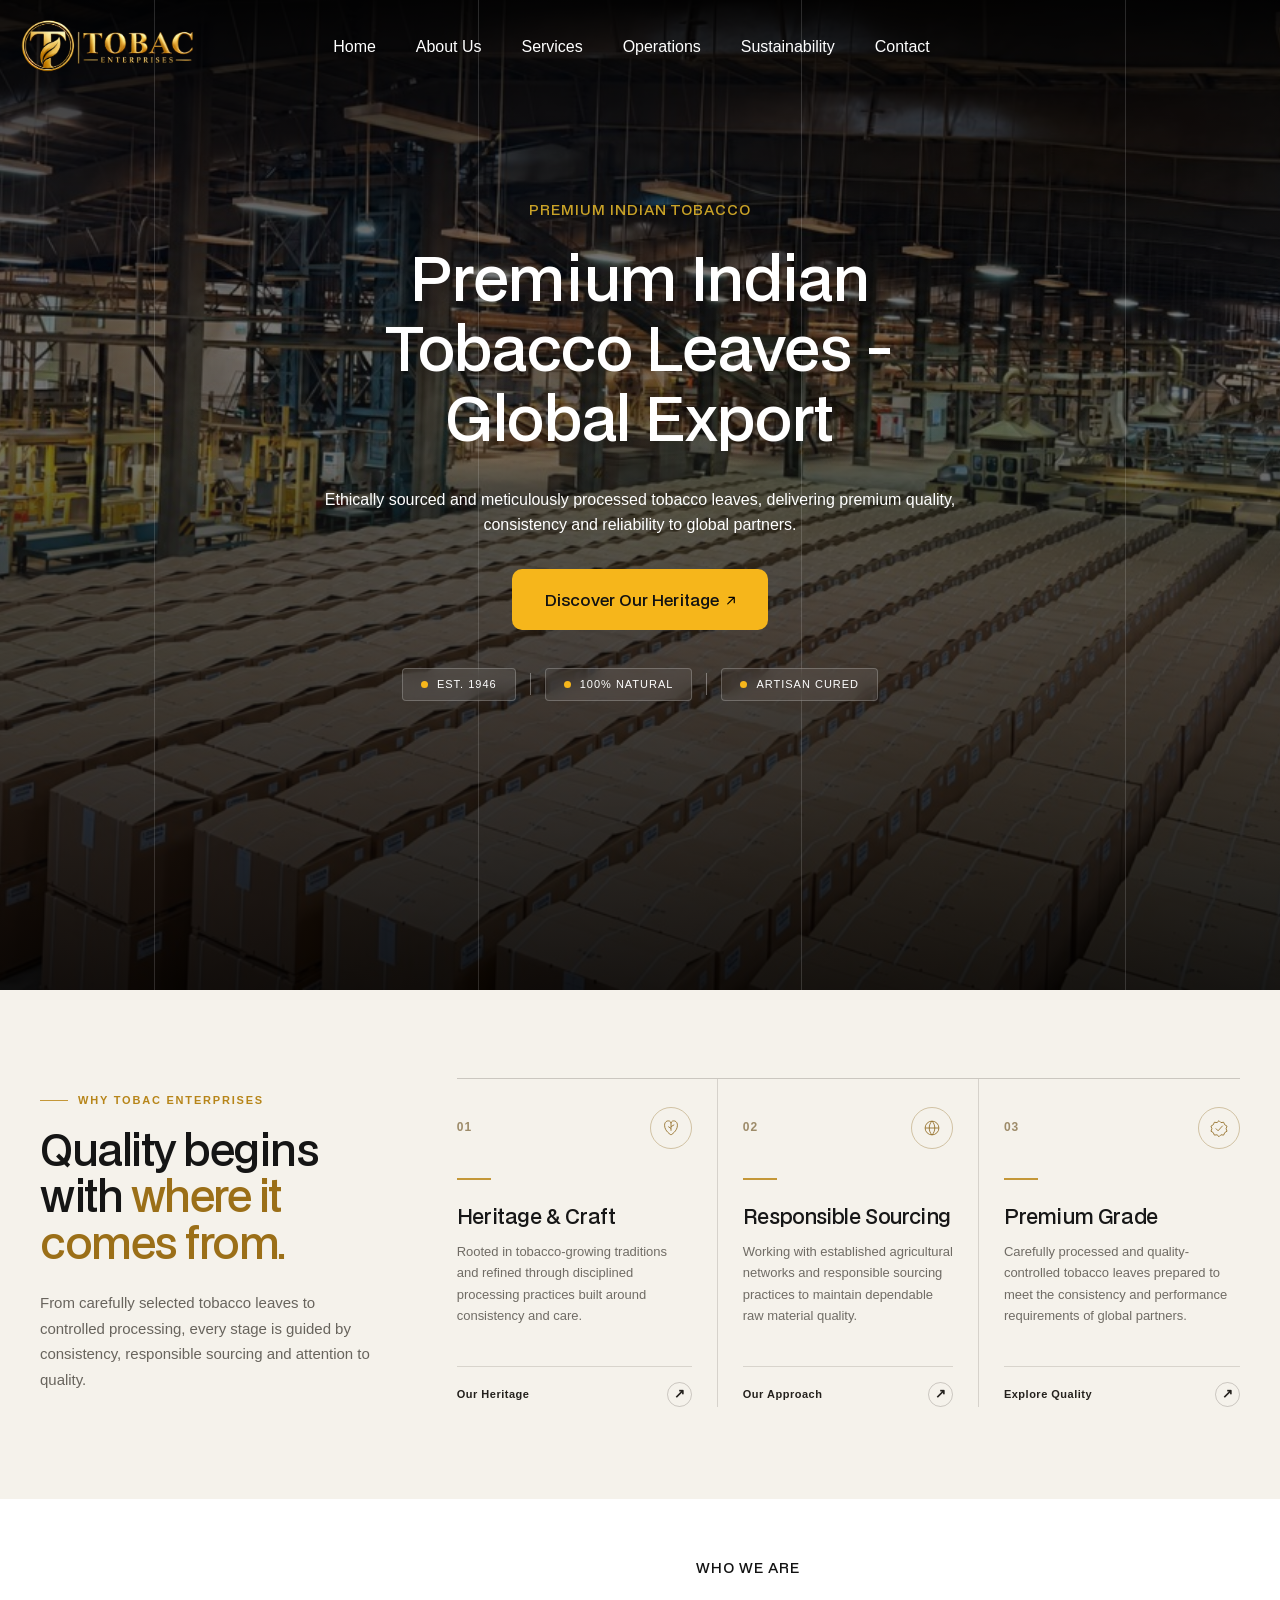
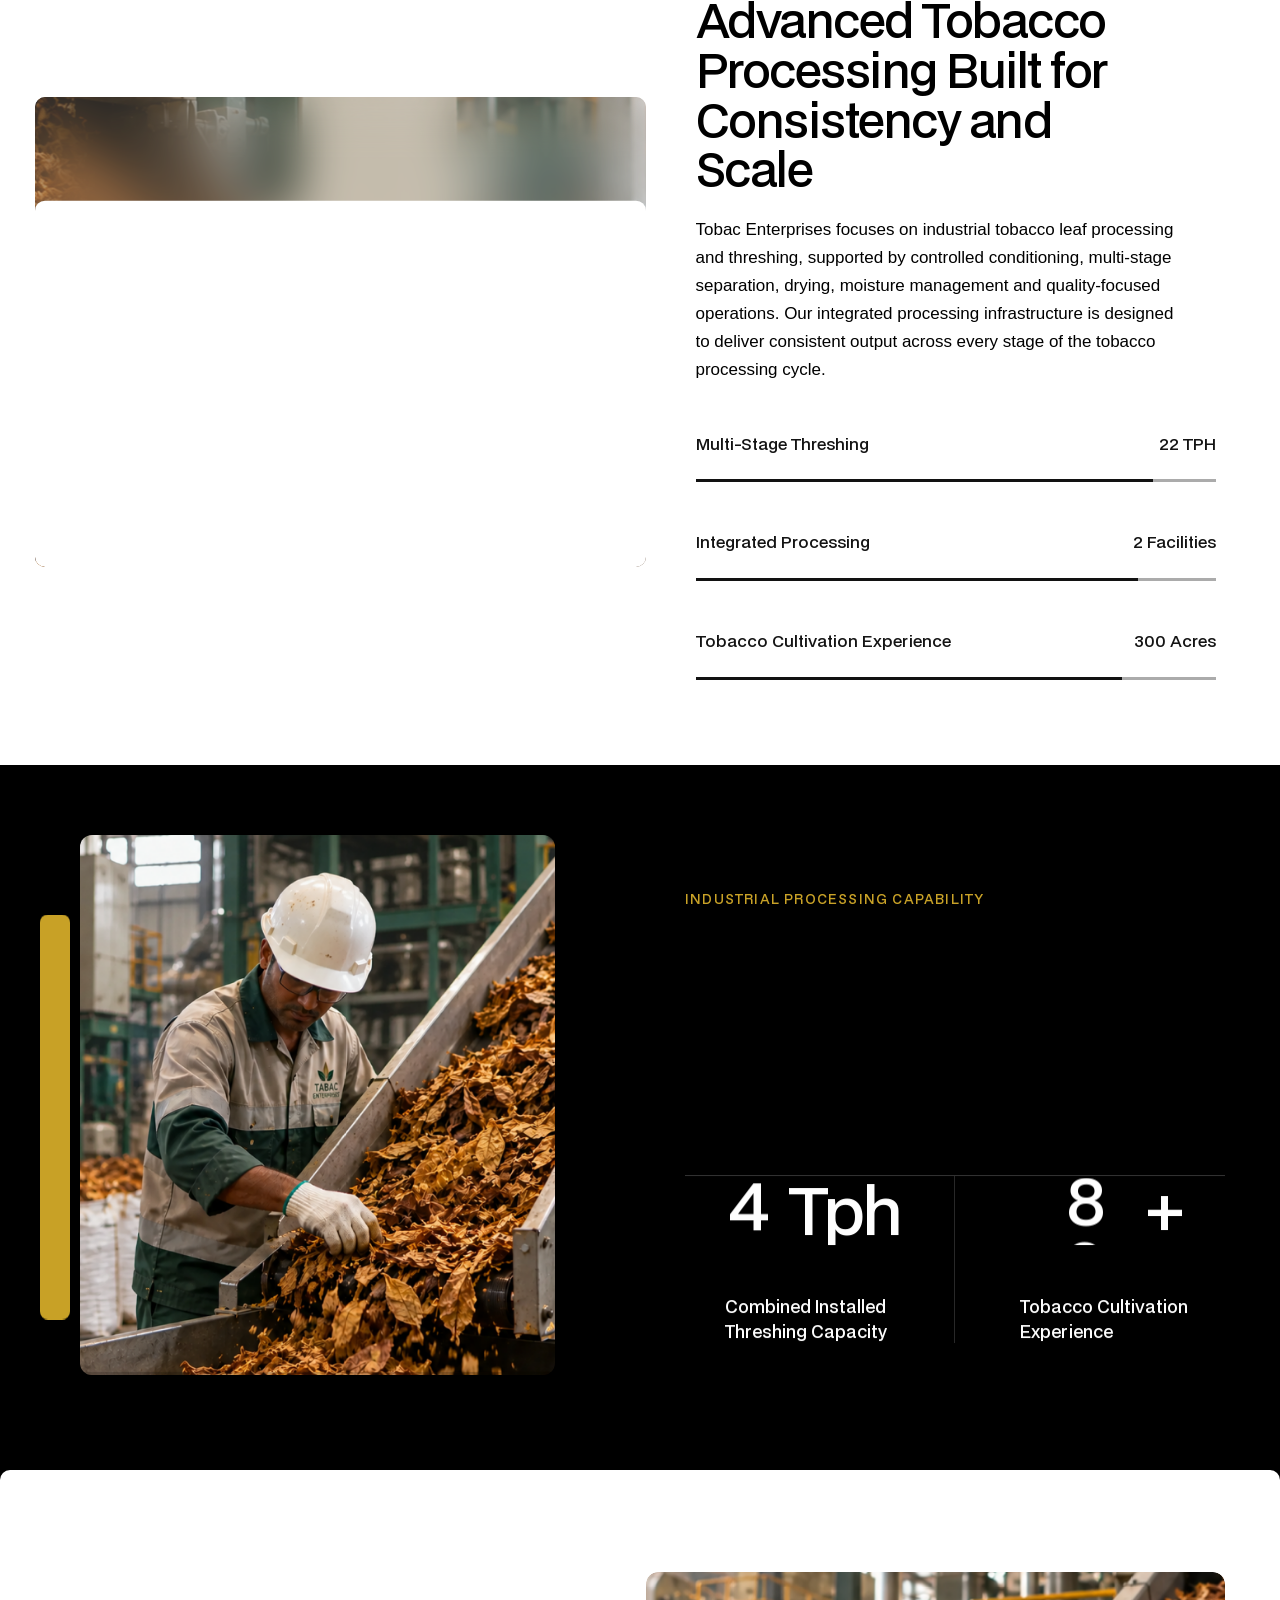
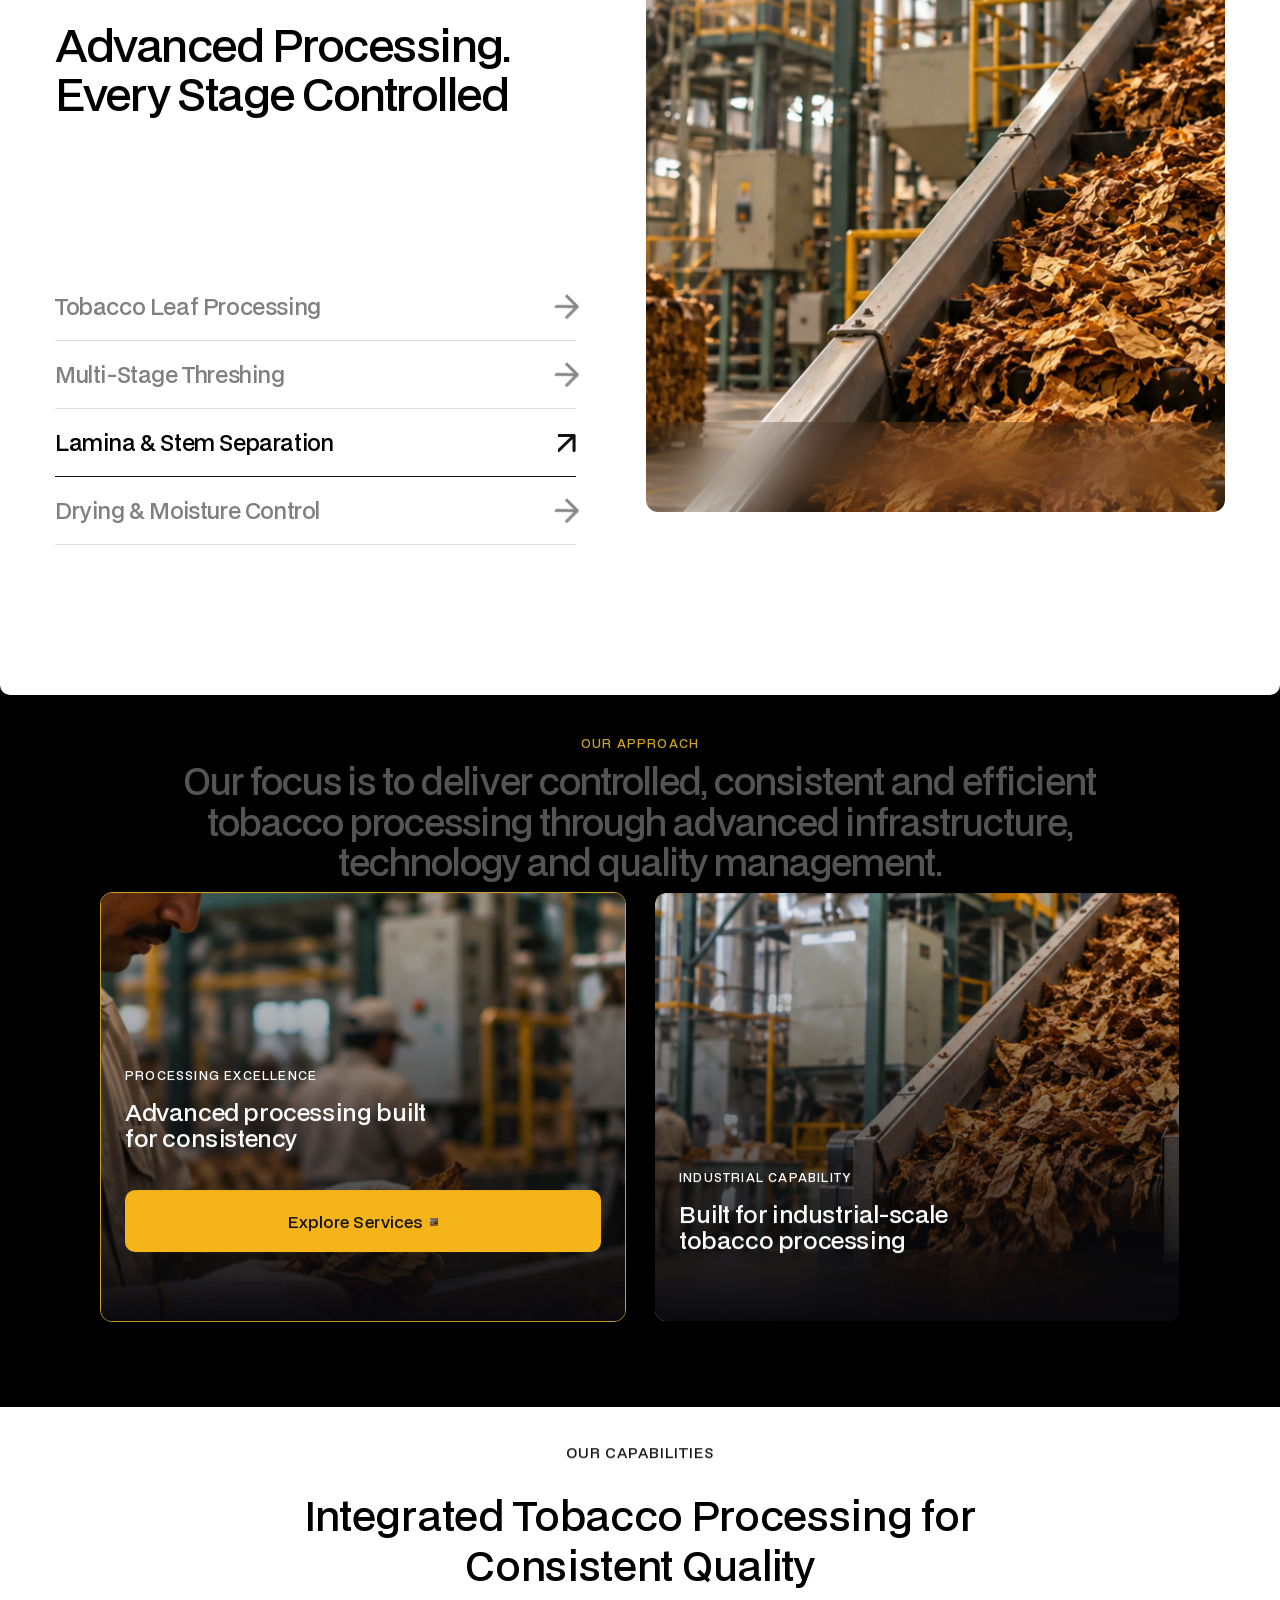
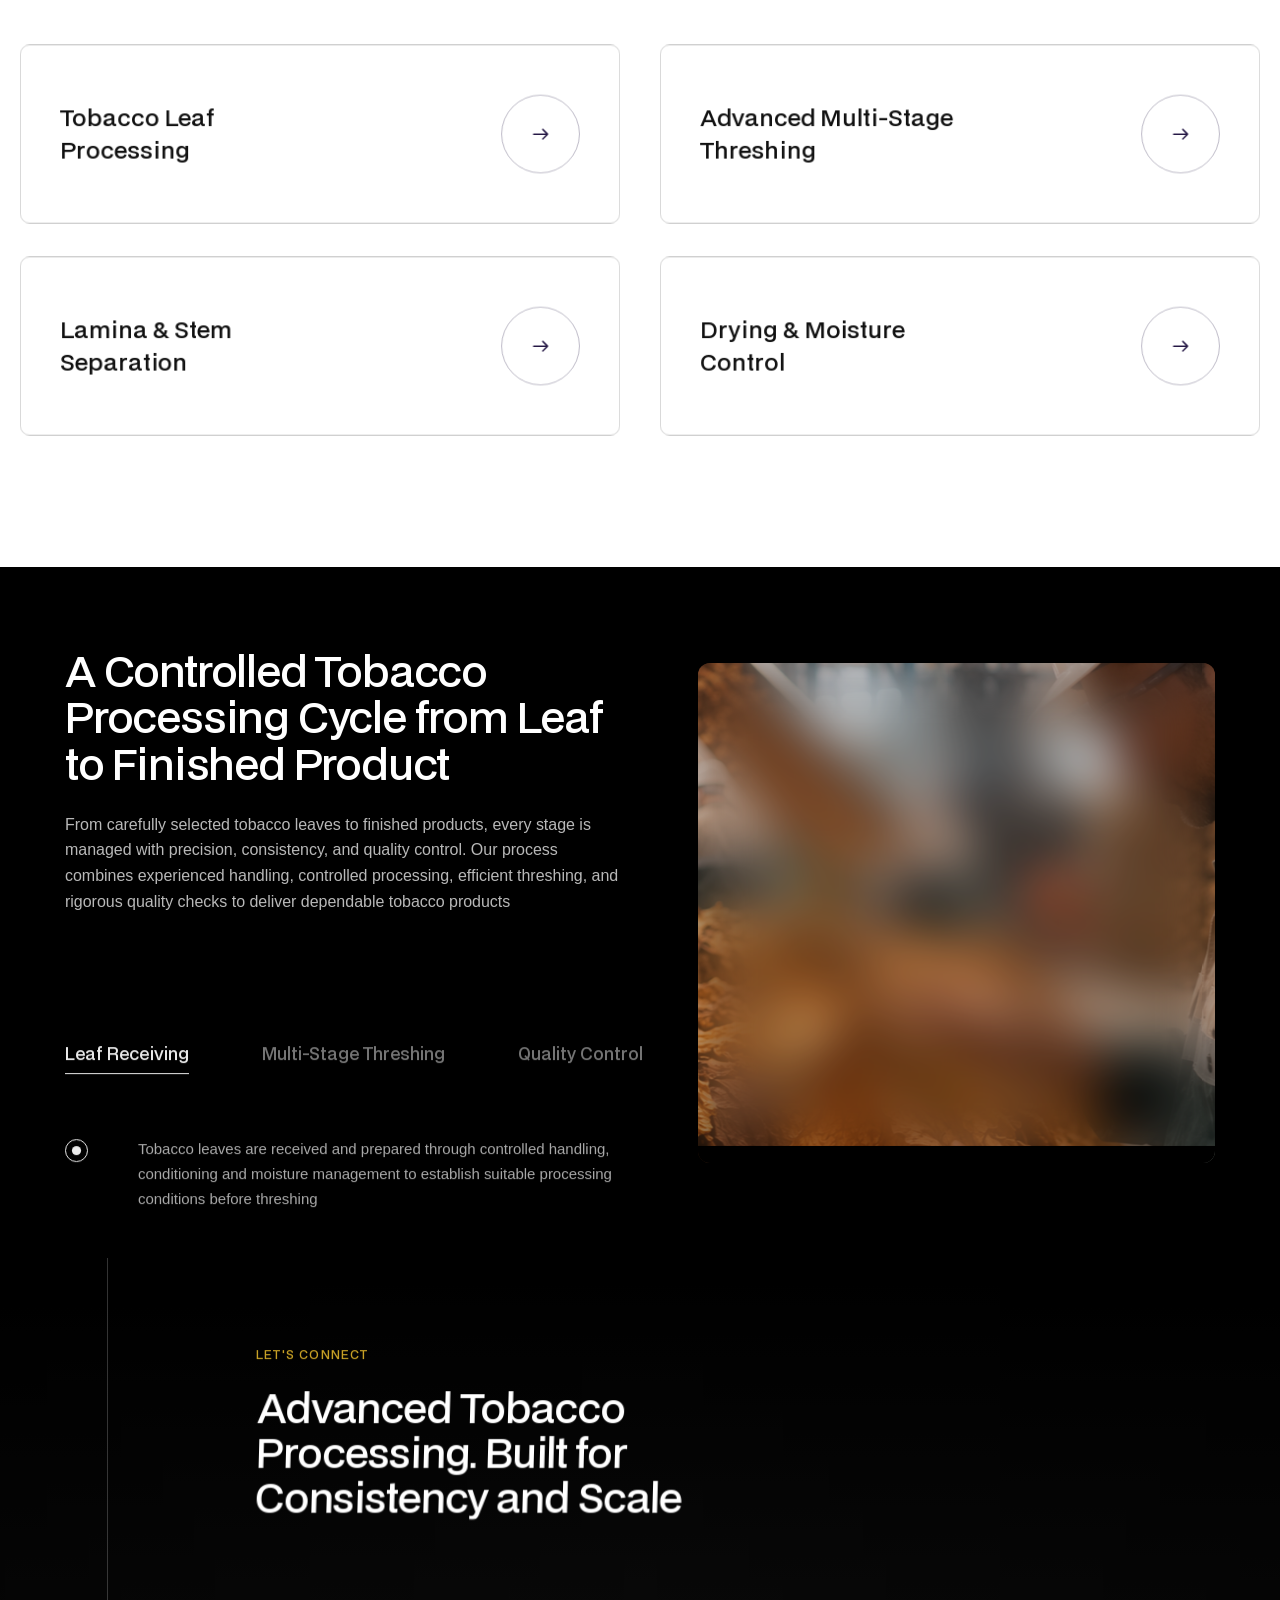
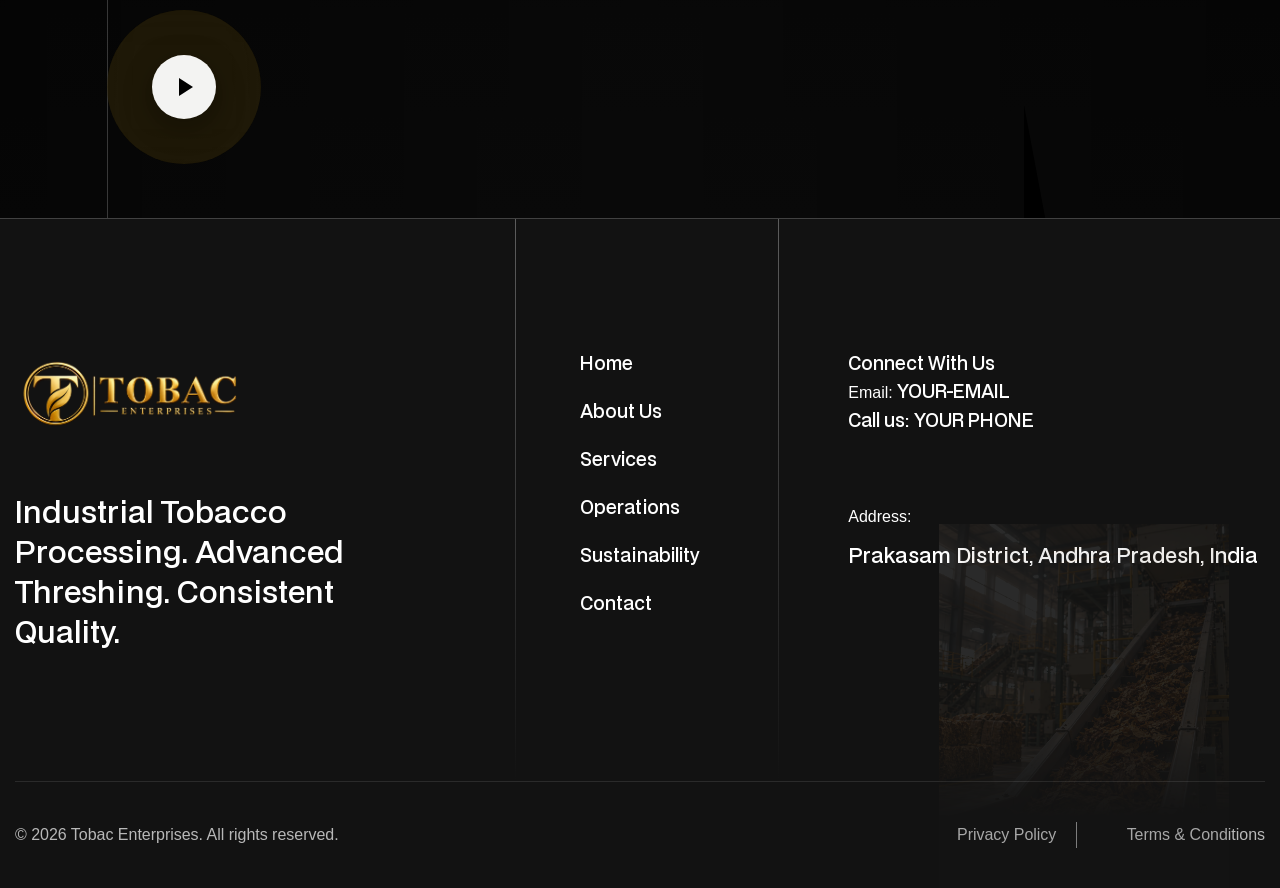
==== commit 1045f607: "Refactor code structure for improved readability and maintainability" ====
--- a/index.html
+++ b/index.html
@@ -561,89 +561,219 @@
 }
 
 /* =========================================================
-   MOBILE
+   INDUSTRIAL PROCESSING CAPABILITY
+   MOBILE COUNTER FIX
    ========================================================= */
 
 @media (max-width: 767px) {
 
+    /* Keep the section within the viewport */
     .over-view-two {
-        padding-top: 50px !important;
-        padding-bottom: 50px !important;
-    }
-
+        width: 100% !important;
+        overflow: hidden !important;
+        padding-top: 40px !important;
+        padding-bottom: 45px !important;
+    }
+
+    .over-view-two .container {
+        width: 100% !important;
+        max-width: 100% !important;
+        padding-left: 22px !important;
+        padding-right: 22px !important;
+    }
+
+    /* Main layout */
     .over-view-two-wrap {
         display: flex !important;
         flex-direction: column !important;
-        align-items: stretch !important;
-        gap: 40px !important;
-    }
-
+        width: 100% !important;
+        gap: 30px !important;
+    }
+
+    /* Image */
     .over-view-two-image-wrap {
         width: 100% !important;
         max-width: 100% !important;
         flex: none !important;
+        min-width: 0 !important;
     }
 
     .over-view-two-image-one {
         width: 100% !important;
-        height: 380px !important;
-        max-height: 380px !important;
-    }
-
-    .overview-two-image-card {
-        width: 20px !important;
-        max-width: 20px !important;
-        height: 280px !important;
-        max-height: 280px !important;
-        left: -10px !important;
-    }
-
+        height: 300px !important;
+        max-height: 300px !important;
+    }
+
+    /* Content */
     .over-view-information {
+        width: 100% !important;
         max-width: 100% !important;
+        min-width: 0 !important;
+    }
+
+    .over-view-information .sub-heading {
+        font-size: 12px !important;
+        line-height: 1.3 !important;
+        letter-spacing: 1px !important;
+        margin-bottom: 12px !important;
     }
 
     .over-view-information .overview-two-heading {
+        width: 100% !important;
+        margin-top: 0 !important;
         margin-bottom: 18px !important;
     }
 
     .over-view-information .overview-two-heading h2 {
-        font-size: 34px !important;
-        line-height: 1.12 !important;
+        width: 100% !important;
+        max-width: 100% !important;
+        font-size: 32px !important;
+        line-height: 1.1 !important;
         letter-spacing: -0.8px !important;
+        margin: 0 !important;
+    }
+
+    /* Description */
+    .over-view-information > .overflow-hidden {
+        width: 100% !important;
+        max-width: 100% !important;
+        overflow: visible !important;
     }
 
     .over-view-information > .overflow-hidden > p {
+        width: 100% !important;
+        max-width: 100% !important;
         font-size: 15px !important;
         line-height: 1.6 !important;
-    }
+        margin: 0 !important;
+    }
+
+
+    /* =====================================================
+       COUNTERS
+       ===================================================== */
 
     .over-view-information .counter-two-wrapper {
-        margin-top: 35px !important;
-    }
-
-    .over-view-information .counter-two-number {
-        font-size: 48px !important;
-    }
-
-    .over-view-information .heading-style-h5 {
-        font-size: 15px !important;
-        line-height: 1.4 !important;
-        margin-top: 14px !important;
-    }
-
+        display: grid !important;
+        grid-template-columns: repeat(2, minmax(0, 1fr)) !important;
+        width: 100% !important;
+        max-width: 100% !important;
+        margin-top: 32px !important;
+        padding: 0 !important;
+        gap: 0 !important;
+        overflow: hidden !important;
+    }
+
+    /* Counter cards */
     .over-view-information .counter-card-two {
-        padding-left: 18px !important;
-        padding-right: 18px !important;
-    }
-
+        width: 100% !important;
+        min-width: 0 !important;
+        padding: 0 12px !important;
+        margin: 0 !important;
+        display: flex !important;
+        flex-direction: column !important;
+        align-items: flex-start !important;
+        overflow: hidden !important;
+    }
+
+    /* First counter */
     .over-view-information .counter-card-two.one {
         padding-left: 0 !important;
-    }
-
+        padding-right: 14px !important;
+        border-right: 1px solid rgba(255,255,255,0.18) !important;
+    }
+
+    /* Second counter */
     .over-view-information .counter-card-two.two {
+        padding-left: 14px !important;
         padding-right: 0 !important;
-    }
-}
+        border-right: 0 !important;
+    }
+
+
+    /* =====================================================
+       NUMBER AREA
+       ===================================================== */
+
+    .over-view-information .counter-one-wrap {
+        width: 100% !important;
+        height: 52px !important;
+        min-height: 52px !important;
+
+        display: flex !important;
+        align-items: center !important;
+        justify-content: flex-start !important;
+
+        overflow: hidden !important;
+    }
+
+    /*
+       IMPORTANT:
+       The counter uses vertically stacked digits.
+       Keep this wrapper hidden so only the active digit
+       is visible.
+    */
+    .over-view-information .counter-two-marquee-wrap {
+        width: auto !important;
+        height: 52px !important;
+        max-width: 100% !important;
+
+        display: flex !important;
+        align-items: center !important;
+
+        overflow: hidden !important;
+        flex-shrink: 0 !important;
+    }
+
+    .over-view-information .counter-two-marquee {
+        height: 52px !important;
+        width: auto !important;
+
+        display: flex !important;
+        flex-direction: column !important;
+
+        flex-shrink: 0 !important;
+        overflow: hidden !important;
+    }
+
+    /* Individual numbers */
+    .over-view-information .counter-two-number {
+        font-size: 44px !important;
+        line-height: 52px !important;
+        height: 52px !important;
+
+        font-weight: 500 !important;
+        letter-spacing: -1.5px !important;
+        white-space: nowrap !important;
+        flex-shrink: 0 !important;
+    }
+
+    /* Keep TPH / + aligned */
+    .over-view-information .counter-two-marquee:last-child {
+        margin-left: 3px !important;
+        height: 52px !important;
+    }
+
+
+    /* =====================================================
+       LABEL
+       ===================================================== */
+
+    .over-view-information .heading-style-h5 {
+        width: 100% !important;
+        max-width: 100% !important;
+
+        font-size: 13px !important;
+        line-height: 1.35 !important;
+
+        margin-top: 10px !important;
+
+        white-space: normal !important;
+        overflow-wrap: break-word !important;
+        word-break: normal !important;
+    }
+}
+
 
 /* =========================================================
    SMALL MOBILE
@@ -652,29 +782,85 @@
 @media (max-width: 479px) {
 
     .over-view-two {
-        padding-top: 40px !important;
+        padding-top: 35px !important;
         padding-bottom: 40px !important;
     }
 
+    .over-view-two .container {
+        padding-left: 16px !important;
+        padding-right: 16px !important;
+    }
+
     .over-view-two-wrap {
-        gap: 32px !important;
+        gap: 25px !important;
     }
 
     .over-view-two-image-one {
-        height: 320px !important;
-        max-height: 320px !important;
+        height: 280px !important;
+        max-height: 280px !important;
     }
 
     .over-view-information .overview-two-heading h2 {
         font-size: 29px !important;
+        line-height: 1.1 !important;
+        letter-spacing: -0.6px !important;
+    }
+
+    .over-view-information > .overflow-hidden > p {
+        font-size: 14px !important;
+        line-height: 1.6 !important;
+    }
+
+
+    /* Counter container */
+    .over-view-information .counter-two-wrapper {
+        margin-top: 28px !important;
+        grid-template-columns: repeat(2, minmax(0, 1fr)) !important;
+        overflow: hidden !important;
+    }
+
+    /* Cards */
+    .over-view-information .counter-card-two.one {
+        padding-right: 10px !important;
+    }
+
+    .over-view-information .counter-card-two.two {
+        padding-left: 10px !important;
+    }
+
+    /* Number */
+    .over-view-information .counter-one-wrap {
+        height: 48px !important;
+        min-height: 48px !important;
+    }
+
+    .over-view-information .counter-two-marquee-wrap {
+        height: 48px !important;
+        overflow: hidden !important;
+    }
+
+    .over-view-information .counter-two-marquee {
+        height: 48px !important;
+        overflow: hidden !important;
     }
 
     .over-view-information .counter-two-number {
         font-size: 40px !important;
-    }
-
+        line-height: 48px !important;
+        height: 48px !important;
+        letter-spacing: -1px !important;
+    }
+
+    .over-view-information .counter-two-marquee:last-child {
+        height: 48px !important;
+        margin-left: 2px !important;
+    }
+
+    /* Labels */
     .over-view-information .heading-style-h5 {
-        font-size: 14px !important;
+        font-size: 12px !important;
+        line-height: 1.35 !important;
+        margin-top: 8px !important;
     }
 }
 </style>
@@ -1346,7 +1532,7 @@
    --------------------------------------------------------- */
 
 .reliable-construction-bottom-container {
-    margin-top: 42px !important;
+    margin-top: 0px !important;
 }
 
 .reliable-construction-subtext-wrapper {
@@ -1858,6 +2044,661 @@
     .video-section .lottie-button-wrapper {
         left: 20px !important;
     }
+}
+
+/* hero section */
+
+/* =========================================================
+   TOBAC HERO — PREMIUM HERITAGE HIGHLIGHTS
+   ========================================================= */
+
+.hero-quality-highlights {
+    display: flex;
+    align-items: center;
+    justify-content: center;
+    gap: 14px;
+    margin-top: 30px;
+    flex-wrap: wrap;
+}
+
+.hero-quality-item {
+    display: inline-flex;
+    align-items: center;
+    gap: 9px;
+
+    padding: 10px 18px;
+
+    border: 1px solid rgba(255, 255, 255, 0.22);
+    border-radius: 4px;
+
+    background: rgba(255, 255, 255, 0.08);
+
+    color: #ffffff;
+
+    font-size: 11px;
+    font-weight: 500;
+    letter-spacing: 1px;
+    line-height: 1;
+    white-space: nowrap;
+
+    backdrop-filter: blur(8px);
+    -webkit-backdrop-filter: blur(8px);
+}
+
+.hero-quality-dot {
+    width: 7px;
+    height: 7px;
+    flex: 0 0 7px;
+
+    border-radius: 50%;
+    background: #f6b61b;
+}
+
+.hero-quality-divider {
+    width: 1px;
+    height: 22px;
+    background: rgba(255, 255, 255, 0.35);
+}
+
+
+/* =========================================================
+   HERO HEADING
+   ========================================================= */
+
+.home-two-hero-section
+.hero-three-title-text {
+    max-width: 850px;
+    margin-left: auto;
+    margin-right: auto;
+}
+
+
+/* =========================================================
+   HERO DESCRIPTION
+   ========================================================= */
+
+.home-two-hero-section
+.hero-text-gap-top-bottom {
+    max-width: 650px;
+    margin-left: auto;
+    margin-right: auto;
+}
+
+
+/* =========================================================
+   TABLET
+   ========================================================= */
+
+@media (max-width: 991px) {
+
+    .hero-quality-highlights {
+        margin-top: 25px;
+        gap: 10px;
+    }
+
+    .hero-quality-item {
+        padding: 9px 14px;
+        font-size: 10px;
+    }
+
+    .hero-quality-divider {
+        height: 18px;
+    }
+
+}
+
+
+/* =========================================================
+   MOBILE
+   ========================================================= */
+
+@media (max-width: 767px) {
+
+    .home-two-hero-section
+    .hero-three-title-text {
+        max-width: 100%;
+    }
+
+    .home-two-hero-section
+    .hero-text-gap-top-bottom {
+        max-width: 92%;
+    }
+
+    .hero-quality-highlights {
+        gap: 7px;
+        margin-top: 22px;
+    }
+
+    .hero-quality-item {
+        padding: 8px 11px;
+        font-size: 9px;
+        letter-spacing: 0.6px;
+    }
+
+    .hero-quality-dot {
+        width: 5px;
+        height: 5px;
+        flex-basis: 5px;
+    }
+
+    .hero-quality-divider {
+        display: none;
+    }
+
+}
+
+
+/* =========================================================
+   SMALL MOBILE
+   ========================================================= */
+
+@media (max-width: 479px) {
+
+    .hero-quality-highlights {
+        display: grid;
+        grid-template-columns: 1fr;
+        width: 100%;
+        max-width: 280px;
+        margin-left: auto;
+        margin-right: auto;
+        gap: 6px;
+    }
+
+    .hero-quality-item {
+        justify-content: center;
+        width: 100%;
+        box-sizing: border-box;
+        padding: 9px 10px;
+        font-size: 9px;
+    }
+
+}
+
+/* =========================================================
+   TOBAC ENTERPRISES
+   PREMIUM BRAND VALUES SECTION
+   ========================================================= */
+
+.tobac-values-section {
+    position: relative;
+    width: 100%;
+    overflow: hidden;
+
+    background: #f5f2eb;
+
+    padding: 88px 0 92px;
+}
+
+
+/* ---------------------------------------------------------
+   CONTAINER
+   --------------------------------------------------------- */
+
+.tobac-values-container {
+    width: calc(100% - 80px);
+    max-width: 1200px;
+
+    margin: 0 auto;
+
+    display: grid;
+    grid-template-columns: minmax(280px, 0.72fr) minmax(0, 1.7fr);
+
+    gap: 85px;
+
+    align-items: start;
+}
+
+
+/* ---------------------------------------------------------
+   INTRO
+   --------------------------------------------------------- */
+
+.tobac-values-intro {
+    padding-top: 5px;
+}
+
+.tobac-values-eyebrow {
+    display: inline-flex;
+    align-items: center;
+    gap: 10px;
+
+    margin-bottom: 20px;
+
+    color: #b78519;
+
+    font-size: 11px;
+    line-height: 1;
+    font-weight: 600;
+
+    letter-spacing: 1.8px;
+    text-transform: uppercase;
+}
+
+.tobac-values-eyebrow::before {
+    content: "";
+
+    width: 28px;
+    height: 1px;
+
+    background: #c49738;
+}
+
+
+.tobac-values-intro h2 {
+    max-width: 430px;
+
+    margin: 0;
+
+    color: #151515;
+
+    font-size: 43px;
+    line-height: 1.08;
+
+    font-weight: 500;
+
+    letter-spacing: -1.5px;
+}
+
+.tobac-values-intro h2 span {
+    color: #9b6f18;
+}
+
+
+.tobac-values-intro p {
+    max-width: 390px;
+
+    margin: 25px 0 0;
+
+    color: #68645d;
+
+    font-size: 15px;
+    line-height: 1.7;
+}
+
+
+/* ---------------------------------------------------------
+   VALUE LIST
+   --------------------------------------------------------- */
+
+.tobac-values-list {
+    display: grid;
+
+    grid-template-columns: repeat(3, minmax(0, 1fr));
+
+    border-top: 1px solid rgba(35, 29, 20, 0.20);
+}
+
+
+/* ---------------------------------------------------------
+   VALUE ITEM
+   --------------------------------------------------------- */
+
+.tobac-value-item {
+    position: relative;
+
+    min-width: 0;
+
+    padding: 25px 25px 0;
+
+    border-right: 1px solid rgba(35, 29, 20, 0.15);
+}
+
+.tobac-value-item:first-child {
+    padding-left: 0;
+}
+
+.tobac-value-item:last-child {
+    padding-right: 0;
+    border-right: 0;
+}
+
+
+/* ---------------------------------------------------------
+   TOP ROW
+   --------------------------------------------------------- */
+
+.tobac-value-top {
+    display: flex;
+
+    align-items: center;
+    justify-content: space-between;
+
+    min-height: 48px;
+}
+
+
+.tobac-value-number {
+    color: #9d8b69;
+
+    font-size: 12px;
+    font-weight: 600;
+
+    letter-spacing: 1px;
+}
+
+
+.tobac-value-icon {
+    width: 42px;
+    height: 42px;
+
+    display: flex;
+    align-items: center;
+    justify-content: center;
+
+    color: #8e681e;
+
+    border: 1px solid rgba(142, 104, 30, 0.35);
+
+    border-radius: 50%;
+}
+
+.tobac-value-icon svg {
+    width: 22px;
+    height: 22px;
+}
+
+
+/* ---------------------------------------------------------
+   GOLD DIVIDER
+   --------------------------------------------------------- */
+
+.tobac-value-line {
+    width: 34px;
+    height: 2px;
+
+    margin-top: 26px;
+    margin-bottom: 24px;
+
+    background: #c49738;
+}
+
+
+/* ---------------------------------------------------------
+   TITLE
+   --------------------------------------------------------- */
+
+.tobac-value-item h3 {
+    margin: 0;
+
+    color: #171717;
+
+    font-size: 20px;
+    line-height: 1.2;
+
+    font-weight: 500;
+
+    letter-spacing: -0.4px;
+}
+
+
+/* ---------------------------------------------------------
+   DESCRIPTION
+   --------------------------------------------------------- */
+
+.tobac-value-item p {
+    min-height: 100px;
+
+    margin: 13px 0 0;
+
+    color: #706c65;
+
+    font-size: 13px;
+    line-height: 1.65;
+}
+
+
+/* ---------------------------------------------------------
+   LINK
+   --------------------------------------------------------- */
+
+.tobac-value-link {
+    display: inline-flex;
+
+    align-items: center;
+    justify-content: space-between;
+
+    width: 100%;
+
+    margin-top: 25px;
+    padding-top: 15px;
+
+    border-top: 1px solid rgba(35, 29, 20, 0.14);
+
+    color: #24211d;
+
+    font-size: 11px;
+    font-weight: 600;
+
+    letter-spacing: 0.5px;
+
+    text-decoration: none;
+
+    transition:
+        color 0.25s ease,
+        padding 0.25s ease;
+}
+
+.tobac-value-arrow {
+    display: flex;
+
+    align-items: center;
+    justify-content: center;
+
+    width: 25px;
+    height: 25px;
+
+    border: 1px solid rgba(35, 29, 20, 0.2);
+
+    border-radius: 50%;
+
+    font-size: 13px;
+
+    transition:
+        transform 0.25s ease,
+        background-color 0.25s ease,
+        color 0.25s ease;
+}
+
+.tobac-value-link:hover {
+    color: #9a701e;
+}
+
+.tobac-value-link:hover .tobac-value-arrow {
+    transform: translate(2px, -2px);
+
+    background: #9a701e;
+
+    color: #ffffff;
+
+    border-color: #9a701e;
+}
+
+
+/* =========================================================
+   TABLET
+   ========================================================= */
+
+@media (max-width: 991px) {
+
+    .tobac-values-section {
+        padding: 70px 0 75px;
+    }
+
+    .tobac-values-container {
+        width: calc(100% - 50px);
+
+        grid-template-columns: 1fr;
+
+        gap: 50px;
+    }
+
+    .tobac-values-intro {
+        max-width: 650px;
+    }
+
+    .tobac-values-intro h2 {
+        max-width: 600px;
+
+        font-size: 38px;
+    }
+
+    .tobac-values-intro p {
+        max-width: 580px;
+    }
+
+    .tobac-value-item {
+        padding-left: 20px;
+        padding-right: 20px;
+    }
+
+    .tobac-value-item:first-child {
+        padding-left: 0;
+    }
+
+    .tobac-value-item:last-child {
+        padding-right: 0;
+    }
+
+}
+
+
+/* =========================================================
+   MOBILE
+   ========================================================= */
+
+@media (max-width: 767px) {
+
+    .tobac-values-section {
+        padding: 55px 0 60px;
+    }
+
+    .tobac-values-container {
+        width: calc(100% - 36px);
+
+        gap: 38px;
+    }
+
+    .tobac-values-intro h2 {
+        max-width: 100%;
+
+        font-size: 32px;
+
+        line-height: 1.1;
+    }
+
+    .tobac-values-intro p {
+        margin-top: 18px;
+
+        font-size: 14px;
+        line-height: 1.65;
+    }
+
+
+    .tobac-values-list {
+        grid-template-columns: 1fr;
+
+        border-top: 1px solid rgba(35, 29, 20, 0.20);
+    }
+
+
+    .tobac-value-item,
+    .tobac-value-item:first-child,
+    .tobac-value-item:last-child {
+        padding: 22px 0;
+
+        border-right: 0;
+
+        border-bottom: 1px solid rgba(35, 29, 20, 0.15);
+    }
+
+    .tobac-value-item:last-child {
+        border-bottom: 0;
+        padding-bottom: 0;
+    }
+
+    .tobac-value-top {
+        min-height: 42px;
+    }
+
+    .tobac-value-icon {
+        width: 38px;
+        height: 38px;
+    }
+
+    .tobac-value-icon svg {
+        width: 20px;
+        height: 20px;
+    }
+
+    .tobac-value-line {
+        margin-top: 18px;
+        margin-bottom: 17px;
+    }
+
+    .tobac-value-item h3 {
+        font-size: 19px;
+    }
+
+    .tobac-value-item p {
+        min-height: auto;
+
+        max-width: 500px;
+
+        font-size: 13px;
+    }
+
+    .tobac-value-link {
+        margin-top: 18px;
+    }
+
+}
+
+
+/* =========================================================
+   SMALL MOBILE
+   ========================================================= */
+
+@media (max-width: 479px) {
+
+    .tobac-values-section {
+        padding: 45px 0 50px;
+    }
+
+    .tobac-values-container {
+        width: calc(100% - 30px);
+
+        gap: 32px;
+    }
+
+    .tobac-values-eyebrow {
+        margin-bottom: 16px;
+
+        font-size: 9px;
+        letter-spacing: 1.4px;
+    }
+
+    .tobac-values-eyebrow::before {
+        width: 22px;
+    }
+
+    .tobac-values-intro h2 {
+        font-size: 28px;
+        letter-spacing: -0.8px;
+    }
+
+    .tobac-values-intro p {
+        font-size: 13px;
+    }
+
+    .tobac-value-item h3 {
+        font-size: 18px;
+    }
+
+    .tobac-value-item p {
+        font-size: 12.5px;
+        line-height: 1.6;
+    }
+
 }
 </style>
         <link href="https://fonts.googleapis.com" rel="preconnect" />
@@ -1881,7 +2722,7 @@
             <div class="w-layout-grid header-grid-two">
 
                 <!-- LOGO -->
-                <a href="/" class="logo w-nav-brand">
+                <a href="javascript:void(0);" class="logo w-nav-brand">
                     <img
                         src="assets/images/tobaclogo.png"
                         alt="Tobac Enterprises"
@@ -1894,32 +2735,32 @@
               <nav role="navigation" class="navbar-menu w-nav-menu">
 
     <!-- Home -->
-    <a href="/" class="nav-menu w-nav-link">
+    <a href="javascript:void(0);" class="nav-menu w-nav-link">
         <div class="nav-text">Home</div>
     </a>
 
     <!-- About Us -->
-    <a href="/about-us" class="nav-menu w-nav-link">
+    <a href="javascript:void(0);" class="nav-menu w-nav-link">
         <div class="nav-text">About Us</div>
     </a>
 
     <!-- Services -->
-    <a href="/services" class="nav-menu w-nav-link">
+    <a href="javascript:void(0);" class="nav-menu w-nav-link">
         <div class="nav-text">Services</div>
     </a>
 
     <!-- Operations -->
-    <a href="/operations" class="nav-menu w-nav-link">
+    <a href="javascript:void(0);" class="nav-menu w-nav-link">
         <div class="nav-text">Operations</div>
     </a>
 
     <!-- Sustainability -->
-    <a href="/sustainability" class="nav-menu w-nav-link">
+    <a href="javascript:void(0);" class="nav-menu w-nav-link">
         <div class="nav-text">Sustainability</div>
     </a>
 
     <!-- Contact -->
-    <a href="/contact" class="nav-menu w-nav-link">
+    <a href="javascript:void(0);" class="nav-menu w-nav-link">
         <div class="nav-text">Contact</div>
     </a>
 
@@ -1963,99 +2804,359 @@
 
     </div>
 </header>
-        <section data-w-id="6b976423-c5ad-08a1-cb07-5c4fc93b4eb0" class="home-two-hero-section position-relative">
-            <div class="home-three-slider-hero-wrap home-three-slider-hero-wrap-two">
-                <div class="w-layout-blockcontainer container position-relative w-container">
-                    <div class="home-two-hero-block position-relative margin-auto text-align-center">
+        <section
+    data-w-id="6b976423-c5ad-08a1-cb07-5c4fc93b4eb0"
+    class="home-two-hero-section position-relative"
+>
+    <div class="home-three-slider-hero-wrap home-three-slider-hero-wrap-two">
+
+        <div class="w-layout-blockcontainer container position-relative w-container">
+
+            <div class="home-two-hero-block position-relative margin-auto text-align-center">
+
+                <!-- Eyebrow -->
+                <div
+                    data-w-id="80440bbe-eea0-913c-8068-e02ce68efe40"
+                    style="opacity: 0"
+                    class="home-one-button-banner one"
+                >
+                    <div
+                        data-wf--sub-heading--variant="base"
+                        class="sub-heading"
+                    >
+                        PREMIUM INDIAN TOBACCO
+                    </div>
+                </div>
+
+                <!-- Main Heading -->
+                <div class="overflow-hidden">
+                    <h1
+                        data-w-id="6b976423-c5ad-08a1-cb07-5c4fc93b4eba"
+                        style="
+                            -webkit-transform: translate3d(0, 100%, 0) scale3d(1, 1, 1) rotateX(0) rotateY(0)
+                                rotateZ(0) skew(-19deg, 0);
+                            -moz-transform: translate3d(0, 100%, 0) scale3d(1, 1, 1) rotateX(0) rotateY(0)
+                                rotateZ(0) skew(-19deg, 0);
+                            -ms-transform: translate3d(0, 100%, 0) scale3d(1, 1, 1) rotateX(0) rotateY(0)
+                                rotateZ(0) skew(-19deg, 0);
+                            transform: translate3d(0, 100%, 0) scale3d(1, 1, 1) rotateX(0) rotateY(0)
+                                rotateZ(0) skew(-19deg, 0);
+                        "
+                        class="color-white hero-three-title-text one"
+                    >
+                        Premium Indian Tobacco
+                        
+                        Leaves - Global Export
+                    </h1>
+                </div>
+
+                <!-- Description -->
+                <div class="overflow-hidden">
+                    <p
+                        data-w-id="6b976423-c5ad-08a1-cb07-5c4fc93b4ec1"
+                        style="opacity: 0"
+                        class="hero-text-gap-top-bottom color-white one"
+                    >
+                        Ethically sourced and meticulously processed tobacco
+                        leaves, delivering premium quality, consistency and
+                        reliability to global partners.
+                    </p>
+                </div>
+
+                <!-- CTA -->
+                <div class="overflow-hidden">
+                    <div
+                        data-w-id="6b976423-c5ad-08a1-cb07-5c4fc93b4ec3"
+                        style="opacity: 0"
+                        class="home-one-button-banner one"
+                    >
                         <div
-                            data-w-id="80440bbe-eea0-913c-8068-e02ce68efe40"
-                            style="opacity: 0"
-                            class="home-one-button-banner one"
+                            data-wf--button-style-one--variant="base"
+                            data-w-id="a1dfbf13-2114-c851-1b8e-eda5fda5e771"
+                            class="button-style-one-wrap overflow-hidden"
                         >
-                            <div data-wf--sub-heading--variant="base" class="sub-heading">ADVANCED TOBACCO PROCESSING</div>
-                        </div>
-                        <div class="overflow-hidden">
-                            <h1
-                                data-w-id="6b976423-c5ad-08a1-cb07-5c4fc93b4eba"
-                                style="
-                                    -webkit-transform: translate3d(0, 100%, 0) scale3d(1, 1, 1) rotateX(0) rotateY(0)
-                                        rotateZ(0) skew(-19deg, 0);
-                                    -moz-transform: translate3d(0, 100%, 0) scale3d(1, 1, 1) rotateX(0) rotateY(0)
-                                        rotateZ(0) skew(-19deg, 0);
-                                    -ms-transform: translate3d(0, 100%, 0) scale3d(1, 1, 1) rotateX(0) rotateY(0)
-                                        rotateZ(0) skew(-19deg, 0);
-                                    transform: translate3d(0, 100%, 0) scale3d(1, 1, 1) rotateX(0) rotateY(0) rotateZ(0)
-                                        skew(-19deg, 0);
-                                "
-                                class="color-white hero-three-title-text one"
-                            >
-                                Advanced Tobacco Leaf Processing & Threshing
-                            </h1>
-                        </div>
-                        <div class="overflow-hidden">
-                            <p
-                                data-w-id="6b976423-c5ad-08a1-cb07-5c4fc93b4ec1"
-                                style="opacity: 0"
-                                class="hero-text-gap-top-bottom color-white one"
-                            >
-                                Industrial-scale tobacco processing supported by advanced threshing,
-                                    controlled separation, drying, quality management and integrated
-                                    processing infrastructure.
-                            </p>
-                        </div>
-                        <div class="overflow-hidden">
-                            <div
-                                data-w-id="6b976423-c5ad-08a1-cb07-5c4fc93b4ec3"
-                                style="opacity: 0"
-                                class="home-one-button-banner one"
+                            <a
+                                href="javascript:void(0);"
+                                class="button-style-one position-relative overflow-hidden w-inline-block"
                             >
                                 <div
-                                    data-wf--button-style-one--variant="base"
-                                    data-w-id="a1dfbf13-2114-c851-1b8e-eda5fda5e771"
-                                    class="button-style-one-wrap overflow-hidden"
+                                    class="w-layout-vflex button-text-wrap position-relative overflow-hidden"
                                 >
-                                    <a
-                                        href="/service-one"
-                                        class="button-style-one position-relative overflow-hidden w-inline-block"
-                                        ><div class="w-layout-vflex button-text-wrap position-relative overflow-hidden">
-                                            <div class="button-text">Explore Our Capabilities</div>
-                                            <div class="button-text two">Explore Our Capabilities</div>
-                                        </div>
-                                        <div class="button-style-one-icon position-relative">
-                                            <img
-                                                width="8"
-                                                height="9"
-                                                alt="Kontix-home-two-innovative-building-solution-arrow-icon-webflow-ecommerce-template"
-                                                src="67ad72477c605912a4af72eb/67af1b78eef99645a9f0bfd8_Arrow%206.svg"
-                                                loading="lazy"
-                                                class="button-one-arrow"
-                                            />
-                                        </div>
-                                        <div class="button-style-one-background position-absolute"></div
-                                    ></a>
+                                    <div class="button-text">
+                                        Discover Our Heritage
+                                    </div>
+
+                                    <div class="button-text two">
+                                        Discover Our Heritage
+                                    </div>
                                 </div>
-                            </div>
+
+                                <div class="button-style-one-icon position-relative">
+                                    <img
+                                        width="8"
+                                        height="9"
+                                        alt="Discover Our Heritage"
+                                        src="67ad72477c605912a4af72eb/67af1b78eef99645a9f0bfd8_Arrow%206.svg"
+                                        loading="lazy"
+                                        class="button-one-arrow"
+                                    />
+                                </div>
+
+                                <div class="button-style-one-background position-absolute"></div>
+                            </a>
                         </div>
                     </div>
                 </div>
-                <div class="hero-three-slider-overlay">
-                    <div class="hero-three-curton one"></div>
-                    <div class="hero-three-curton two"></div>
-                    <div class="hero-three-curton three"></div>
-                    <div class="hero-three-curton four"></div>
-                    <div class="hero-three-curton five"></div>
+
+                <!-- Heritage / Quality Highlights -->
+                <div
+                    class="hero-quality-highlights"
+                    data-w-id="80440bbe-eea0-913c-8068-e02ce68efe40"
+                    style="opacity: 0"
+                >
+
+                    <div class="hero-quality-item">
+                        <span class="hero-quality-dot"></span>
+                        <span>EST. 1946</span>
+                    </div>
+
+                    <div class="hero-quality-divider"></div>
+
+                    <div class="hero-quality-item">
+                        <span class="hero-quality-dot"></span>
+                        <span>100% NATURAL</span>
+                    </div>
+
+                    <div class="hero-quality-divider"></div>
+
+                    <div class="hero-quality-item">
+                        <span class="hero-quality-dot"></span>
+                        <span>ARTISAN CURED</span>
+                    </div>
+
                 </div>
+
             </div>
-            <div
-                style="height: 0%"
-                class="w-layout-hflex inner-page-banner-line-wrap position-absolute margin-auto z-index-top"
-            >
-                <div class="inner-page-banner-lline"></div>
-                <div class="inner-page-banner-lline"></div>
-                <div class="inner-page-banner-lline"></div>
-                <div class="inner-page-banner-lline"></div>
+        </div>
+
+        <!-- Existing Webflow Curtain Animation -->
+        <div class="hero-three-slider-overlay">
+            <div class="hero-three-curton one"></div>
+            <div class="hero-three-curton two"></div>
+            <div class="hero-three-curton three"></div>
+            <div class="hero-three-curton four"></div>
+            <div class="hero-three-curton five"></div>
+        </div>
+
+    </div>
+
+    <!-- Existing Bottom Animation Lines -->
+    <div
+        style="height: 0%"
+        class="w-layout-hflex inner-page-banner-line-wrap position-absolute margin-auto z-index-top"
+    >
+        <div class="inner-page-banner-lline"></div>
+        <div class="inner-page-banner-lline"></div>
+        <div class="inner-page-banner-lline"></div>
+        <div class="inner-page-banner-lline"></div>
+    </div>
+
+</section>
+
+<!-- =========================================================
+     TOBAC ENTERPRISES
+     BRAND VALUES / HERITAGE SECTION
+     ========================================================= -->
+
+<section class="tobac-values-section">
+
+    <div class="tobac-values-container">
+
+        <!-- Intro -->
+        <div class="tobac-values-intro">
+
+            <div class="tobac-values-eyebrow">
+                WHY Tobac Enterprises
             </div>
-        </section>
+
+            <h2>
+                Quality begins with
+                <span>where it comes from.</span>
+            </h2>
+
+            <p>
+                From carefully selected tobacco leaves to controlled
+                processing, every stage is guided by consistency,
+                responsible sourcing and attention to quality.
+            </p>
+
+        </div>
+
+
+        <!-- Values -->
+        <div class="tobac-values-list">
+
+            <!-- VALUE 01 -->
+            <article class="tobac-value-item">
+
+                <div class="tobac-value-top">
+                    <span class="tobac-value-number">01</span>
+
+                    <div class="tobac-value-icon">
+                        <svg
+                            viewBox="0 0 48 48"
+                            fill="none"
+                            xmlns="http://www.w3.org/2000/svg"
+                            aria-hidden="true"
+                        >
+                            <path
+                                d="M24 39C24 39 10 31 10 18C10 11 15 7 21 9C23 10 24 12 24 14C24 12 25 10 27 9C33 7 38 11 38 18C38 31 24 39 24 39Z"
+                                stroke="currentColor"
+                                stroke-width="1.8"
+                            />
+                            <path
+                                d="M24 14V30"
+                                stroke="currentColor"
+                                stroke-width="1.8"
+                            />
+                            <path
+                                d="M24 21L31 17"
+                                stroke="currentColor"
+                                stroke-width="1.8"
+                            />
+                            <path
+                                d="M24 25L18 21"
+                                stroke="currentColor"
+                                stroke-width="1.8"
+                            />
+                        </svg>
+                    </div>
+                </div>
+
+                <div class="tobac-value-line"></div>
+
+                <h3>Heritage & Craft</h3>
+
+                <p>
+                    Rooted in tobacco-growing traditions and refined
+                    through disciplined processing practices built
+                    around consistency and care.
+                </p>
+
+                <a href="javascript:void(0);" class="tobac-value-link">
+                    <span>Our Heritage</span>
+                    <span class="tobac-value-arrow">↗</span>
+                </a>
+
+            </article>
+
+
+            <!-- VALUE 02 -->
+            <article class="tobac-value-item">
+
+                <div class="tobac-value-top">
+                    <span class="tobac-value-number">02</span>
+
+                    <div class="tobac-value-icon">
+                        <svg
+                            viewBox="0 0 48 48"
+                            fill="none"
+                            xmlns="http://www.w3.org/2000/svg"
+                            aria-hidden="true"
+                        >
+                            <circle
+                                cx="24"
+                                cy="24"
+                                r="15"
+                                stroke="currentColor"
+                                stroke-width="1.8"
+                            />
+                            <path
+                                d="M9 24H39"
+                                stroke="currentColor"
+                                stroke-width="1.8"
+                            />
+                            <path
+                                d="M24 9C28 13 30 18 30 24C30 30 28 35 24 39"
+                                stroke="currentColor"
+                                stroke-width="1.8"
+                            />
+                            <path
+                                d="M24 9C20 13 18 18 18 24C18 30 20 35 24 39"
+                                stroke="currentColor"
+                                stroke-width="1.8"
+                            />
+                        </svg>
+                    </div>
+                </div>
+
+                <div class="tobac-value-line"></div>
+
+                <h3>Responsible Sourcing</h3>
+
+                <p>
+                    Working with established agricultural networks
+                    and responsible sourcing practices to maintain
+                    dependable raw material quality.
+                </p>
+
+                <a href="javascript:void(0);" class="tobac-value-link">
+                    <span>Our Approach</span>
+                    <span class="tobac-value-arrow">↗</span>
+                </a>
+
+            </article>
+
+
+            <!-- VALUE 03 -->
+            <article class="tobac-value-item">
+
+                <div class="tobac-value-top">
+                    <span class="tobac-value-number">03</span>
+
+                    <div class="tobac-value-icon">
+                        <svg
+                            viewBox="0 0 48 48"
+                            fill="none"
+                            xmlns="http://www.w3.org/2000/svg"
+                            aria-hidden="true"
+                        >
+                            <path
+                                d="M24 8L28.2 12.2L34.1 11.5L36.5 16.9L41.5 20L39.5 25.5L41.5 31L36.5 34.1L34.1 39.5L28.2 38.8L24 43L19.8 38.8L13.9 39.5L11.5 34.1L6.5 31L8.5 25.5L6.5 20L11.5 16.9L13.9 11.5L19.8 12.2L24 8Z"
+                                stroke="currentColor"
+                                stroke-width="1.8"
+                            />
+                            <path
+                                d="M17 25L22 30L32 19"
+                                stroke="currentColor"
+                                stroke-width="1.8"
+                            />
+                        </svg>
+                    </div>
+                </div>
+
+                <div class="tobac-value-line"></div>
+
+                <h3>Premium Grade</h3>
+
+                <p>
+                    Carefully processed and quality-controlled tobacco
+                    leaves prepared to meet the consistency and
+                    performance requirements of global partners.
+                </p>
+
+                <a href="javascript:void(0);" class="tobac-value-link">
+                    <span>Explore Quality</span>
+                    <span class="tobac-value-arrow">↗</span>
+                </a>
+
+            </article>
+
+        </div>
+
+    </div>
+
+</section>
 
        <style>
     /* =========================================
@@ -2194,70 +3295,73 @@
         }
     }
 
-    /* =========================================
-       MOBILE
-       ========================================= */
-
-    @media (max-width: 767px) {
-
-        .construction-ideas {
-            padding-top: 45px !important;
-            padding-bottom: 45px !important;
-        }
-
-        .construction-ideas .construction-idea-wrapper {
-            gap: 35px !important;
-        }
-
-        .construction-ideas .construction-image-wrapper {
-            height: 380px !important;
-            max-height: 380px !important;
-        }
-
-        .construction-ideas .construction-heading {
-            font-size: 32px !important;
-            line-height: 1.12 !important;
-            letter-spacing: -0.8px !important;
-        }
-
-        .construction-ideas .construction-ideas-heading {
-            margin-top: 14px !important;
-            margin-bottom: 18px !important;
-        }
-
-        .construction-ideas .construction-text > div {
-            font-size: 15px !important;
-            line-height: 1.6 !important;
-        }
-
-        .construction-ideas .construction-right-bottom-part {
-            margin-top: 35px !important;
-        }
-
-        .construction-ideas .heading-style-h6 {
-            font-size: 14px !important;
-        }
-    }
-
-    @media (max-width: 479px) {
-
-        .construction-ideas .construction-image-wrapper {
-            height: 320px !important;
-            max-height: 320px !important;
-        }
-
-        .construction-ideas .construction-heading {
-            font-size: 28px !important;
-        }
-
-        .construction-ideas .construction-text > div {
-            font-size: 14px !important;
-        }
-
-        .construction-ideas .construction-right-bottom-part {
-            margin-top: 30px !important;
-        }
-    }
+    /* =========================================================
+   WHO WE ARE — MOBILE OVERLAP FIX
+   ========================================================= */
+
+@media (max-width: 767px) {
+
+    .construction-ideas .construction-right-top-part {
+        width: 100% !important;
+        margin-bottom: 0 !important;
+    }
+
+    .construction-ideas .construction-text {
+        height: auto !important;
+        max-height: none !important;
+        overflow: visible !important;
+        margin-bottom: 0 !important;
+    }
+
+    .construction-ideas .construction-text > div {
+        height: auto !important;
+        max-height: none !important;
+        overflow: visible !important;
+    }
+
+    .construction-ideas .construction-right-bottom-part {
+        margin-top: 32px !important;
+        padding-top: 0 !important;
+    }
+
+    .construction-ideas .construction-right-bottom-part > div {
+        margin-bottom: 28px !important;
+    }
+
+    .construction-ideas .innovation-progress-bar {
+        margin-bottom: 10px !important;
+    }
+}
+
+
+/* =========================================================
+   SMALL MOBILE
+   ========================================================= */
+
+@media (max-width: 479px) {
+
+    .construction-ideas .construction-right-top-part {
+        margin-bottom: 0 !important;
+    }
+
+    .construction-ideas .construction-text {
+        height: auto !important;
+        max-height: none !important;
+    }
+
+    .construction-ideas .construction-text > div {
+        height: auto !important;
+        max-height: none !important;
+    }
+
+    .construction-ideas .construction-right-bottom-part {
+        margin-top: 30px !important;
+    }
+
+    .construction-ideas .construction-right-bottom-part > div {
+        margin-bottom: 26px !important;
+    }
+}
 </style>
 
 
@@ -2905,7 +4009,7 @@
                                             class="button-style-one-wrap w-variant-6e2385dc-4996-d9d5-515e-70517806a760 overflow-hidden"
                                         >
                                             <a
-                                                href="/contact-one"
+                                                href="javascript:void(0);"
                                                 class="button-style-one w-variant-6e2385dc-4996-d9d5-515e-70517806a760 position-relative overflow-hidden w-inline-block"
                                                 ><div
                                                     class="w-layout-vflex button-text-wrap position-relative overflow-hidden"
@@ -2986,7 +4090,7 @@
                                             class="button-style-one-wrap w-variant-6e2385dc-4996-d9d5-515e-70517806a760 overflow-hidden"
                                         >
                                             <a
-                                                href="/contact-two"
+                                                href="javascript:void(0);"
                                                 class="button-style-one w-variant-6e2385dc-4996-d9d5-515e-70517806a760 position-relative overflow-hidden w-inline-block"
                                                 ><div
                                                     class="w-layout-vflex button-text-wrap position-relative overflow-hidden"
@@ -3056,7 +4160,7 @@
                     <a
                         data-w-id="e206662c-7fea-cc5e-dd1c-157bc41b8c2b"
                         style="opacity: 0"
-                        href="/about-one"
+                        href="javascript:void(0);"
                         class="image-card-four-one position-relative deactive overflow-hidden w-inline-block"
                         ><div class="w-layout-hflex image-card-four-main position-relative">
                             <div class="image-card-four-title-wrap">
@@ -3088,7 +4192,7 @@
                     ><a
                         data-w-id="d73ac930-d64f-a7de-82a3-dfed9906a0c5"
                         style="opacity: 0"
-                        href="/about-two"
+                        href="javascript:void(0);"
                         class="image-card-four-one position-relative deactive overflow-hidden w-inline-block"
                         ><div class="w-layout-hflex image-card-four-main position-relative">
                             <div class="image-card-four-title-wrap">
@@ -3117,7 +4221,7 @@
                     ><a
                         data-w-id="c366cb1e-9996-958e-3822-b361587c4d80"
                         style="opacity: 0"
-                        href="/about-three"
+                        href="javascript:void(0);"
                         class="image-card-four-one position-relative deactive overflow-hidden w-inline-block"
                         ><div class="w-layout-hflex image-card-four-main position-relative">
                             <div class="image-card-four-title-wrap">
@@ -3146,7 +4250,7 @@
                     ><a
                         data-w-id="468bc59b-1a3e-3a3b-da0a-bbcdec9434be"
                         style="opacity: 0"
-                        href="/about-one"
+                        href="javascript:void(0);"
                         class="image-card-four-one position-relative deactive overflow-hidden w-inline-block"
                         ><div class="w-layout-hflex image-card-four-main position-relative">
                             <div class="image-card-four-title-wrap">
@@ -3538,7 +4642,7 @@
                     id="w-node-_6afda5bf-67eb-78ae-ea2a-d26c7b63ec92-7b63ec8e"
                     class="footer-col-one"
                 >
-                    <a href="/" class="w-inline-block">
+                    <a href="javascript:void(0);" class="w-inline-block">
                         <img
                             loading="lazy"
                             src="assets/images/tobaclogo.png"
@@ -3559,7 +4663,7 @@
                     <div class="footer-col-two">
 
                         <a
-                            href="/"
+                            href="javascript:void(0);"
                             aria-current="page"
                             class="footer-menu-item footer-menu-item-text w-inline-block w--current"
                         >
@@ -3569,7 +4673,7 @@
                         </a>
 
                         <a
-                            href="/about-us"
+                            href="javascript:void(0);"
                             class="footer-menu-item w-inline-block"
                         >
                             <div class="heading-style-h6 color-white footer-menu-item-text">
@@ -3578,7 +4682,7 @@
                         </a>
 
                         <a
-                            href="/services"
+                            href="javascript:void(0);"
                             class="footer-menu-item w-inline-block"
                         >
                             <div class="heading-style-h6 color-white footer-menu-item-text">
@@ -3587,7 +4691,7 @@
                         </a>
 
                         <a
-                            href="/operations"
+                            href="javascript:void(0);"
                             class="footer-menu-item w-inline-block"
                         >
                             <div class="heading-style-h6 color-white footer-menu-item-text">
@@ -3596,7 +4700,7 @@
                         </a>
 
                         <a
-                            href="/sustainability"
+                            href="javascript:void(0);"
                             class="footer-menu-item w-inline-block"
                         >
                             <div class="heading-style-h6 color-white footer-menu-item-text">
@@ -3605,7 +4709,7 @@
                         </a>
 
                         <a
-                            href="/contact"
+                            href="javascript:void(0);"
                             class="footer-menu-item w-inline-block"
                         >
                             <div class="heading-style-h6 color-white footer-menu-item-text">
@@ -3632,7 +4736,7 @@
                     <div>
                         <span class="color-white">Email:</span>
                         <a
-                            href="mailto:YOUR-EMAIL"
+                            href="javascript:void(0);"
                             class="color-white link-footer-text heading-style-h6"
                         >
                             YOUR-EMAIL
@@ -3643,7 +4747,7 @@
                     <div class="color-white heading-style-h6">
                         Call us:
                         <a
-                            href="tel:YOUR-PHONE"
+                            href="javascript:void(0);"
                             class="color-white link-footer-text heading-style-h6"
                         >
                             YOUR PHONE
@@ -3680,7 +4784,7 @@
                         <div class="w-layout-hflex copy-right-menu">
 
                             <a
-                                href="/privacy-policy"
+                                href="javascript:void(0);"
                                 class="copy-write-menu-item w-inline-block"
                             >
                                 <div class="text-capitalize footer-menu-item-text">
@@ -3689,7 +4793,7 @@
                             </a>
 
                             <a
-                                href="/terms-and-conditions"
+                                href="javascript:void(0);"
                                 class="copy-write-menu-item remove-right-border w-inline-block"
                             >
                                 <div class="text-capitalize footer-menu-item-text">
--- a/67ad72477c605912a4af72eb/css/kontix.webflow.5dac2f89d.opt.min.css
+++ b/67ad72477c605912a4af72eb/css/kontix.webflow.5dac2f89d.opt.min.css
@@ -1 +1 @@
-:root{--primary-color:#000;--gray:#b8b8b8;--secondary-color:white;--yellow:#C9A227;--dark-gray:#595959;--light-black:#121212;--image-card-five-shadow-color:#000000a6;--color:white;--transparent:transparent;--light-color:#edebe6;--white-tewnty:#fff3;--white-ten:#ffffff1a;--service-box-shadow-color:#0000000d;--image-card-five-one-z-index:1;--image-card-five-second-z-index:0}body{background-color:var(--primary-color);color:var(--gray);letter-spacing:-.02px;font-family:Inter,sans-serif;font-size:16px;font-weight:400;line-height:1.6}h1{color:var(--secondary-color);letter-spacing:-.32px;margin-top:20px;margin-bottom:10px;font-family:"Bdogrotesk Bf 648 A 656 Fc 86 B 8",Arial,sans-serif;font-size:40px;font-weight:500;line-height:1.16667}h2{color:var(--secondary-color);letter-spacing:-.32px;margin-top:20px;margin-bottom:10px;font-family:"Bdogrotesk Bf 648 A 656 Fc 86 B 8",Arial,sans-serif;font-size:30px;font-weight:500;line-height:1.25}h3{color:var(--secondary-color);letter-spacing:0;margin-top:20px;margin-bottom:10px;font-family:"Bdogrotesk Bf 648 A 656 Fc 86 B 8",Arial,sans-serif;font-size:26px;font-weight:500;line-height:1.33333}h4{color:var(--secondary-color);letter-spacing:0;margin-top:10px;margin-bottom:10px;font-family:"Bdogrotesk Bf 648 A 656 Fc 86 B 8",Arial,sans-serif;font-size:22px;font-weight:500;line-height:1.43478}h5{color:var(--secondary-color);letter-spacing:0;margin-top:10px;margin-bottom:10px;font-family:"Bdogrotesk Bf 648 A 656 Fc 86 B 8",Arial,sans-serif;font-size:18px;font-weight:500;line-height:1.5}h6{color:var(--secondary-color);letter-spacing:0;margin-top:10px;margin-bottom:10px;font-family:"Bdogrotesk Bf 648 A 656 Fc 86 B 8",Arial,sans-serif;font-size:17px;font-weight:500;line-height:1.55556}a{color:var(--gray);text-decoration:none}ul{margin-top:0;margin-bottom:10px;padding-left:20px}ol{margin-top:0;margin-bottom:10px;padding-left:40px}img{object-fit:cover;max-width:100%;height:auto;display:inline-block}blockquote{border-left:2px solid var(--yellow);margin-top:10px;margin-bottom:10px;padding:0 20px;font-size:16px}.w-layout-blockcontainer{max-width:940px;margin-left:auto;margin-right:auto;display:block}.w-layout-hflex{flex-direction:row;align-items:flex-start;display:flex}.w-layout-vflex{flex-direction:column;align-items:flex-start;display:flex}.w-layout-grid{grid-row-gap:16px;grid-column-gap:16px;grid-template-rows:auto auto;grid-template-columns:1fr 1fr;grid-auto-columns:1fr;display:grid}.w-backgroundvideo-backgroundvideoplaypausebutton:focus-visible{outline-offset:2px;border-radius:50%;outline:2px solid #3b79c3}.w-commerce-commercecartwrapper{display:inline-block;position:relative}.w-commerce-commercecartopenlink{color:#fff;cursor:pointer;appearance:none;background-color:#3898ec;border-width:0;border-radius:0;align-items:center;padding:9px 15px;text-decoration:none;display:flex}.w-commerce-commercecartopenlinkcount{color:#3898ec;text-align:center;background-color:#fff;border-radius:9px;min-width:18px;height:18px;margin-left:8px;padding-left:6px;padding-right:6px;font-size:11px;font-weight:700;line-height:18px;display:inline-block}.w-commerce-commercecartcontainerwrapper{z-index:1001;background-color:#000c;position:fixed;inset:0}.w-commerce-commercecartcontainerwrapper--cartType-modal{flex-direction:column;justify-content:center;align-items:center;display:flex}.w-commerce-commercecartcontainerwrapper--cartType-leftSidebar{flex-direction:row;justify-content:flex-start;align-items:stretch;display:flex}.w-commerce-commercecartcontainerwrapper--cartType-rightSidebar{flex-direction:row;justify-content:flex-end;align-items:stretch;display:flex}.w-commerce-commercecartcontainerwrapper--cartType-leftDropdown{background-color:#0000;position:absolute;inset:100% auto auto 0}.w-commerce-commercecartcontainerwrapper--cartType-rightDropdown{background-color:#0000;position:absolute;inset:100% 0 auto auto}.w-commerce-commercecartcontainer{background-color:#fff;flex-direction:column;width:100%;min-width:320px;max-width:480px;display:flex;overflow:auto;box-shadow:0 5px 25px #00000040}.w-commerce-commercecartheader{border-bottom:1px solid #e6e6e6;flex:none;justify-content:space-between;align-items:center;padding:16px 24px;display:flex;position:relative}.w-commerce-commercecartheading{margin-top:0;margin-bottom:0;padding-left:0;padding-right:0}.w-commerce-commercecartcloselink{width:16px;height:16px}.w-commerce-commercecartformwrapper{flex-direction:column;flex:1;display:flex}.w-commerce-commercecartform{flex-direction:column;flex:1;justify-content:flex-start;display:flex}.w-commerce-commercecartlist{-webkit-overflow-scrolling:touch;flex:1;padding:12px 24px;overflow:auto}.w-commerce-commercecartitem{align-items:flex-start;padding-top:12px;padding-bottom:12px;display:flex}.w-commerce-commercecartitemimage{width:60px;height:0%}.w-commerce-commercecartiteminfo{flex-direction:column;flex:1;margin-left:16px;margin-right:16px;display:flex}.w-commerce-commercecartproductname{font-weight:700}.w-commerce-commercecartoptionlist{margin-bottom:0;padding-left:0;text-decoration:none;list-style-type:none}.w-commerce-commercecartquantity{appearance:none;background-color:#fafafa;border:1px solid #ddd;border-radius:3px;width:60px;height:38px;margin-bottom:10px;padding:8px 6px 8px 12px;line-height:20px;display:block}.w-commerce-commercecartquantity::placeholder{color:#999}.w-commerce-commercecartquantity:focus{border-color:#3898ec;outline-style:none}.w-commerce-commercecartfooter{border-top:1px solid #e6e6e6;flex-direction:column;flex:none;padding:16px 24px 24px;display:flex}.w-commerce-commercecartlineitem{flex:none;justify-content:space-between;align-items:baseline;margin-bottom:16px;display:flex}.w-commerce-commercecartordervalue{font-weight:700}.w-commerce-commercecartapplepaybutton{color:#fff;cursor:pointer;appearance:none;background-color:#000;border-width:0;border-radius:2px;align-items:center;height:38px;min-height:30px;margin-bottom:8px;padding:0;text-decoration:none;display:flex}.w-commerce-commercecartapplepayicon{width:100%;height:50%;min-height:20px}.w-commerce-commercecartquickcheckoutbutton{color:#fff;cursor:pointer;appearance:none;background-color:#000;border-width:0;border-radius:2px;justify-content:center;align-items:center;height:38px;margin-bottom:8px;padding:0 15px;text-decoration:none;display:flex}.w-commerce-commercequickcheckoutgoogleicon,.w-commerce-commercequickcheckoutmicrosofticon{margin-right:8px;display:block}.w-commerce-commercecartcheckoutbutton{color:#fff;cursor:pointer;appearance:none;text-align:center;background-color:#3898ec;border-width:0;border-radius:2px;align-items:center;padding:9px 15px;text-decoration:none;display:block}.w-commerce-commercecartemptystate{flex:1;justify-content:center;align-items:center;padding-top:100px;padding-bottom:100px;display:flex}.w-commerce-commercecarterrorstate{background-color:#ffdede;flex:none;margin:0 24px 24px;padding:10px}@media screen and (max-width:991px){.w-layout-blockcontainer{max-width:728px}}@media screen and (max-width:767px){.w-layout-blockcontainer{max-width:none}}@media screen and (max-width:479px){.w-commerce-commercecartcontainerwrapper--cartType-modal{flex-direction:row;justify-content:center;align-items:stretch}.w-commerce-commercecartcontainerwrapper--cartType-leftDropdown,.w-commerce-commercecartcontainerwrapper--cartType-rightDropdown{flex-direction:row;justify-content:center;align-items:stretch;display:flex;position:fixed;inset:0}.w-commerce-commercecartquantity{font-size:16px}}.overflow-hidden{overflow:hidden}.overflow-hidden.real-time-text{max-width:536px}.overflow-hidden.about-kontix-gap{margin-top:10px;margin-bottom:20px}.overflow-hidden.precision-heading{max-width:332px}.overflow-hidden.innovation-text-wrapper{padding-bottom:35px}.overflow-hidden.icon-card-one-title-wrap{margin-left:auto;margin-right:auto}.overflow-hidden.sustainable-construction-heading{max-width:450px}.overflow-hidden.pricing-v2-heading{max-width:550px;margin-left:auto;margin-right:auto}.overflow-hidden.heading-two-gap-top-bottom.service-two-service-heading{max-width:378px}.overflow-hidden.heading-two-gap-top-bottom.construction-ideas-heading{max-width:350px}.overflow-hidden.feature-heading-wrapper{max-width:408px;padding-top:50px}.heading-style-h1{letter-spacing:-.32px;font-family:"Bdogrotesk Bf 648 A 656 Fc 86 B 8",Arial,sans-serif;font-size:40px;font-weight:500;line-height:1.16667}.button-text{color:#121212;letter-spacing:.03px;font-family:"Bdogrotesk Bf 648 A 656 Fc 86 B 8",Arial,sans-serif;font-size:16px;font-weight:500}.no-margin{margin-top:0;margin-bottom:0}.no-margin.preservation-heading{max-width:600px;padding-bottom:50px}.no-margin.service-hero-heading{max-width:500px}.no-margin.heading-two-gap-top-bottom.innovation-heading-wrapper{max-width:305px}.no-margin.our-story-one-heading{max-width:350px}.no-margin.pricing-three-heading{max-width:547px}.no-margin.pricing-three-heading.margin-auto{max-width:479px}.no-margin.features-two-heading{max-width:450px}.no-margin.about-achievement-heading-wrapper{max-width:450px;margin-left:auto;margin-right:auto}.no-margin.pricing-plan-heading{max-width:550px;margin-left:auto;margin-right:auto}.no-margin.service-three-heading{max-width:280px}.no-margin.team-heading{max-width:400px}.no-margin.pricing-plan-main-heading{max-width:485px;margin-left:auto;margin-right:auto}.no-margin.service-hero-v3-heading{max-width:524px}.no-margin.margin-auto.portfolio-heading{max-width:650px}.no-margin.portfolio-additional-details-heading{max-width:560px}.no-margin.innovation-heading{max-width:400px}.no-margin.service-six-title-wrap{max-width:475px}.no-margin.two-about-features-heading{max-width:353px}.no-margin.service-v2-video-heading{max-width:450px;margin-left:auto;margin-right:auto}.no-margin.service-three-innovation-heading{max-width:323px}.no-margin.color-black.feature-two-heading-wrappertrh{max-width:390px}.no-margin.color-black.feature-four-text{max-width:517px}.no-margin.color-black.construction-heading{max-width:489px}.no-margin.color-white.about-kontix-heading{max-width:762px}.client-section-one{z-index:11;border-top:1px solid #fff3;border-bottom:1px solid #fff3}.counter-one-marquee{justify-content:flex-start;align-items:center}.heading-two-gap-top{margin-top:25px}.heading-two-gap-top.overflow-hidden.team-heading{max-width:350px}.over-view-flex.position-absolute{grid-column-gap:0px;grid-row-gap:0px;grid-column-gap:0px;grid-row-gap:0px;inset:0%;justify-content:space-between;align-items:flex-start;inset:0%}.sub-heading{color:var(--yellow);letter-spacing:1px;text-transform:uppercase;font-family:"Bdogrotesk Bf 648 A 656 Fc 86 B 8",Arial,sans-serif;font-size:14px;font-weight:500}.sub-heading:where(.w-variant-8339cfd4-9c83-eaae-331a-5682dc1da52c){color:var(--light-black);text-transform:uppercase}.sub-heading:where(.w-variant-f1a14dd4-f30f-c0f4-d5f6-6802c309e3c1){color:var(--secondary-color)}.video-one-title-wrap{flex-flow:column;justify-content:flex-end;align-items:flex-start;width:100%;max-width:500px;padding-bottom:180px;display:flex}.heading-style-h4{letter-spacing:0;font-family:"Bdogrotesk Bf 648 A 656 Fc 86 B 8",Arial,sans-serif;font-size:22px;font-weight:500;line-height:1.43478}.heading-style-h4.work-card-heading{color:var(--secondary-color);padding-top:12px;padding-bottom:10px}.heading-style-h4.color-black.text-no-wrap{white-space:normal;white-space:normal}.heading-style-h4.image-card-four-title{color:var(--primary-color)}.counter-one-dot{align-self:center;margin-bottom:-9px}.counter-one-wrapper{grid-column-gap:0px;grid-row-gap:0px;border-bottom:1px solid #0003;grid-template-rows:auto;grid-template-columns:1fr 1fr 1fr}.counter-one-wrapper.top-margin{border-bottom-style:none;margin-top:65px}.counter-one-wrapper.counter-one-wrapper-two{grid-column-gap:0px;grid-row-gap:0px}.over-view-flex-div{transform-origin:100%;background-color:#ffffffd6;flex:none;width:100%;height:39px}.over-view-flex-div.three.overlay-two,.over-view-flex-div.two.overlay-two,.over-view-flex-div.five.overlay-two,.over-view-flex-div.one.overlay-two,.over-view-flex-div.four.overlay-two,.over-view-flex-div.six.overlay-two,.over-view-flex-div.seven.overlay-two,.over-view-flex-div.eight.overlay-two,.over-view-flex-div.nine.overlay-two,.over-view-flex-div.three.overlay-two,.over-view-flex-div.three.overlay-two,.over-view-flex-div.two.overlay-two,.over-view-flex-div.two.overlay-two,.over-view-flex-div.five.overlay-two,.over-view-flex-div.five.overlay-two,.over-view-flex-div.one.overlay-two,.over-view-flex-div.one.overlay-two,.over-view-flex-div.four.overlay-two,.over-view-flex-div.four.overlay-two,.over-view-flex-div.six.overlay-two,.over-view-flex-div.six.overlay-two,.over-view-flex-div.seven.overlay-two,.over-view-flex-div.seven.overlay-two,.over-view-flex-div.eight.overlay-two,.over-view-flex-div.eight.overlay-two,.over-view-flex-div.nine.overlay-two,.over-view-flex-div.nine.overlay-two{background-color:#000000ab}.button-style-one{grid-column-gap:8px;grid-row-gap:8px;background-color:#f6b61b;justify-content:flex-start;align-items:center;padding:18px 33px;text-decoration:none;display:flex}.button-style-one.position-relative:where(.w-variant-6e2385dc-4996-d9d5-515e-70517806a760){justify-content:center;align-items:center}.button-style-one.position-relative.overflow-hidden.light-button:where(.w-variant-e26de2d9-016d-6553-9f9d-7e4ae9c37a7f),.button-style-one.position-relative.overflow-hidden.light-button.change-align,.button-style-one.position-relative.overflow-hidden.change-align,.button-style-one.position-relative:where(.w-variant-6e2385dc-4996-d9d5-515e-70517806a760){justify-content:center;align-items:center}.button-style-one.position-relative.overflow-hidden.light-button:where(.w-variant-e26de2d9-016d-6553-9f9d-7e4ae9c37a7f),.button-style-one.position-relative.overflow-hidden.light-button.change-align,.button-style-one.position-relative.overflow-hidden.change-align{justify-content:center;align-items:center}.button-style-one.position-relative.overflow-hidden{border-radius:10px}.button-style-one.position-relative.overflow-hidden.light-button:where(.w-variant-e26de2d9-016d-6553-9f9d-7e4ae9c37a7f),.button-style-one.position-relative.overflow-hidden.light-button.change-align,.button-style-one.position-relative.overflow-hidden.change-align,.button-style-one.position-relative.overflow-hidden.light-button:where(.w-variant-e26de2d9-016d-6553-9f9d-7e4ae9c37a7f),.button-style-one.position-relative.overflow-hidden.light-button.change-align{justify-content:center;align-items:center}.counter-one-icon{align-self:center}.client-one-marquee-train{grid-column-gap:120px;grid-row-gap:120px;flex:none;justify-content:flex-start;align-items:center;padding-right:120px;display:flex}.counter-card-one-content{border-top:1px solid #0003;margin-top:40px;padding-top:36px}.counter-card-one-content.two{border:0 solid #000;margin-top:0}.heading-style-h5{color:var(--secondary-color);letter-spacing:0;font-family:"Bdogrotesk Bf 648 A 656 Fc 86 B 8",Arial,sans-serif;font-size:18px;font-weight:500;line-height:1.5}.heading-style-h5.discount-text{color:var(--image-card-five-shadow-color)}.heading-style-h5.discount-text.price-yearly.position-absolute{position:absolute;inset:0%}.heading-style-h5.icon-box-four-title{line-height:1.4}.heading-style-h5.highlight-color{color:var(--yellow)}.heading-style-h5.dark-gray{color:var(--gray)}.heading-style-h5.dark-gray.price-yearly{position:absolute;inset:0%}.color-black{color:#000}.color-black.no-margin.innovation-heading-wrapper{max-width:350px}.color-black.about-one-card-text{max-width:350px;margin-top:-17px}.counter-one-wrap{grid-column-gap:10px;grid-row-gap:10px;grid-template-rows:auto;grid-template-columns:1fr 1fr 1fr 1fr}.color-white{color:var(--secondary-color)}.color-white.preservation-list-item{margin-bottom:0}.color-white.link-footer-text:hover{color:var(--yellow)}.counter-card-one-title{margin-bottom:21px}.client-one-marquee{justify-content:center;align-items:center;width:100%;max-width:1234px;margin-left:auto;margin-right:auto}.container{width:100%;max-width:1320px;padding-left:15px;padding-right:15px}.container.full-container{width:100%}.container.new-cta{padding-bottom:90px}.container.sizing{flex:1}.counter-one-train{justify-content:flex-start;align-items:center}.counter-one-marquee-wrap{justify-content:flex-start;align-items:flex-start;height:43px}.position-relative{z-index:10;position:relative}.position-relative.overflow-hidden.left-right-radius{border-top-left-radius:10px;border-top-right-radius:10px}.position-relative.overflow-hidden.border-radius-10.innovation-v2-image-one{flex:1;max-width:508px}.position-relative.overflow-hidden.innovation-v2-image-two{border-radius:10px;flex:1;max-width:233px}.position-relative.change-margin{margin-bottom:-23px}.position-relative.about-kontix-image,.position-relative.about-kontix-main-image-wrapper{min-height:100vh}.position-relative.pricing-v1-change-margin{margin-bottom:-25px}.position-relative.reliable-construction-subtext-bottom-padding{padding-bottom:20px}.position-absolute{position:absolute}.copy-right-menu{grid-column-gap:0px;grid-row-gap:0px;justify-content:space-between;width:100%;max-width:308px}.heading-style-h2{color:#fff;letter-spacing:-.32px;font-family:"Bdogrotesk Bf 648 A 656 Fc 86 B 8",Arial,sans-serif;font-size:30px;font-weight:500;line-height:1.25}.heading-style-h2.highlight-color{color:var(--yellow)}.heading-style-h2.color-black{color:#000}.heading-style-h2.price-yearly.position-absolute{position:absolute;inset:0% auto auto 0%}.copy-write-menu-item{color:gray;border-right:1px solid #ffffff80;padding-right:20px;text-decoration:none}.copy-write-menu-item.remove-right-border{border-right-style:none;padding-right:0}.footer-col-two-wrapper{flex-flow:column;justify-content:flex-start;align-items:center;display:flex}.footer-menu-item{text-decoration:none}.footer-one-top-wrap{grid-column-gap:0px;grid-row-gap:0px;grid-template-rows:auto;grid-template-columns:1fr 1fr 1fr;grid-auto-columns:1fr;place-items:stretch stretch;padding-top:90px;padding-bottom:130px;display:grid}.copyright-section{grid-column-gap:20px;grid-row-gap:20px;justify-content:space-between;align-items:center;padding-top:40px;padding-bottom:40px}.footer-one{background-color:var(--light-black);border-top:1px solid #fff3}.heading-style-h3{letter-spacing:0;font-family:"Bdogrotesk Bf 648 A 656 Fc 86 B 8",Arial,sans-serif;font-size:26px;font-weight:500;line-height:1.33333}.heading-style-h3.color-black{color:var(--primary-color)}.heading-style-h3.color-black.precision-card-heading-wrapper{max-width:239px;padding-top:30px}.heading-style-h3.color-white.footer-contact-item{max-width:421px;padding-top:50px}.margin-auto{margin-left:auto;margin-right:auto}.margin-auto.faq-heading{max-width:400px}.margin-auto.portfolio-gallery-text-wrapper{max-width:850px}.display-inline-block{display:inline-block}.text-align-center{text-align:center}.text-align-center.service-big-button{justify-content:center;align-items:flex-start;display:flex}.text-align-center.service-big-button.add-top-padding{padding-top:80px}.play-button{z-index:10;justify-content:center;align-items:center;width:50px;height:50px;display:flex;position:relative}.video-two-video-wrapper{justify-content:space-between;display:flex}.video-section-two{background-image:linear-gradient(#10101000,#101010de 62%,#101010);padding-left:15px;padding-right:15px}.viide-two-video-line{background-color:#fff3;justify-content:center;align-items:center;width:1px;height:858px;margin-left:77px;display:flex}.text-uppercase{text-transform:uppercase}.text-capitalize{text-transform:capitalize}.text-capitalize.footer-menu-item-text{color:#b8b8b8;transition:opacity .12s cubic-bezier(.901,.369,.193,.615)}.text-capitalize.footer-menu-item-text:hover{color:var(--yellow)}.over-view-two-image-wrap{flex:1;justify-content:flex-start;align-items:flex-end;max-width:630px;padding-bottom:25px;padding-left:25px}.counter-two-marquee-wrap{justify-content:flex-start;align-items:flex-start;height:67px}.counter-two-marquee{justify-content:flex-start;align-items:center}.image-card-one-section-main{background-image:url(../67b47f508422a99c207e17c3_bg-line-two.svg);background-position:50%;background-size:cover;padding-top:75px;padding-bottom:90px}.over-view-two-wrap{grid-column-gap:30px;grid-row-gap:30px;justify-content:space-between;align-items:center}.over-view-two-wrap.two-about-innovation-wrap{justify-content:flex-start;align-items:stretch}.counter-two-number{font-family:"Bdogrotesk Bf 648 A 656 Fc 86 B 8",Arial,sans-serif;font-size:70px;font-weight:500;line-height:1}.counter-two-wrapper{grid-column-gap:20px;grid-row-gap:20px;border-top:1px solid #fff3;grid-template-rows:auto;grid-template-columns:1fr 1fr;justify-content:space-between;margin-top:48px}.counter-two-wrapper.change-padding{margin-top:55px}.over-view-two{padding-top:130px;padding-bottom:130px}.over-view-two-image-one.responsive-full-width{position:relative}.over-view-two-image-one.responsive-full-width.overflow-hidden.border-radius-10{flex:1;max-width:520px}.heading-two-gap-top-bottom{margin-top:25px;margin-bottom:29px;overflow:hidden}.heading-two-gap-top-bottom.overflow-hidden.overview-two-heading{max-width:368px}.heading-two-gap-top-bottom.overflow-hidden.overview-three-heading,.heading-two-gap-top-bottom.overflow-hidden.overview-two-heading{max-width:368px}.heading-two-gap-top-bottom.overflow-hidden.progress-one-heading-wrapper{max-width:406px}.heading-two-gap-top-bottom.overflow-hidden.innovation-heading{max-width:419px}.heading-two-gap-top-bottom.overflow-hidden.about-three-heading{max-width:405px}.heading-two-gap-top-bottom.overflow-hidden.overview-three-heading,.heading-two-gap-top-bottom.overflow-hidden.overview-two-heading{max-width:368px}.counter-card-two{grid-column-gap:30px;grid-row-gap:30px;justify-content:flex-start;align-items:center;padding-top:30px;padding-bottom:34px}.counter-card-two.one{border-right:1px solid #cdc2bf33}.over-view-information{flex:1;max-width:550px}.hero-text-gap-top-bottom{margin-top:25px;margin-bottom:31px}.full-width{width:100%}.button-style-one-background.position-absolute{inset:0%;inset:0%;background-color:#fff;inset:0%}.button-style-one-background.position-absolute.light-button{background-color:var(--light-black);background-color:var(--light-black)}.button-style-one-background.position-absolute{inset:0%;background-color:#fff;inset:0%}.button-style-one-wrap{display:inline-block}.button-style-one-wrap:where(.w-variant-6e2385dc-4996-d9d5-515e-70517806a760){justify-content:space-between;display:block}.button-style-one-wrap.overflow-hidden.light-button.event-none,.button-style-one-wrap.overflow-hidden.full-width.event-none,.button-style-one-wrap.overflow-hidden.rt-event-none{pointer-events:none}.button-style-one-wrap.overflow-hidden.light-button.event-none,.button-style-one-wrap.overflow-hidden.full-width.event-none,.button-style-one-wrap.overflow-hidden.rt-event-none{pointer-events:none}.button-style-one-wrap.overflow-hidden.light-button:where(.w-variant-e26de2d9-016d-6553-9f9d-7e4ae9c37a7f){width:100%}.button-style-one-wrap.overflow-hidden.light-button.event-none,.button-style-one-wrap.overflow-hidden.full-width.event-none,.button-style-one-wrap.overflow-hidden.full-width.event-none{pointer-events:none}.button-text-wrap{justify-content:flex-start;align-items:center;height:24px}.button-text-wrap.position-relative,.button-style-one-icon.position-relative{z-index:1;z-index:1}.image-card-two-title-wrap{max-width:279px;margin-top:15px;margin-bottom:39px}.image-card-three-wrap{grid-column-gap:30px;grid-row-gap:30px;grid-template-rows:auto;grid-template-columns:1fr 1fr;margin-top:53px;margin-bottom:130px}.image-card-two-image.deactive.responsiv-full-height{border-radius:10px;position:relative;overflow:hidden}.image-card-two-overlay.position-absolute{inset:-1%;background-image:linear-gradient(#fff0,#0a0a0d);inset:-1%}.image-card-two.position-relative.two.overflow-hidden,.image-card-two.position-relative.one.overflow-hidden,.image-card-two.position-relative.two.overflow-hidden,.image-card-two.position-relative.one.overflow-hidden,.image-card-two.position-relative.two.overflow-hidden,.image-card-two.position-relative.two.overflow-hidden,.image-card-two.position-relative.one.overflow-hidden,.image-card-two.position-relative.one.overflow-hidden{border:1px solid var(--yellow);border-radius:10px}.about-two{background-color:#fff;padding-top:125px}.about-two.change-background-color{background-color:var(--primary-color);background-color:var(--primary-color);padding-top:125px;padding-bottom:130px}.image-card-four-arrow{background-color:#f6b61b;justify-content:center;align-items:center;width:100%;max-width:80px;height:80px}.image-card-four-arrow.border-radius-fifty{border:1px solid #1709394d}.features-one-title-wrap{width:100%;max-width:730px}.features-one-title-wrap.margin-auto.text-align-center.overflow-hidden.heading-two-gap-top{max-width:520px}.image-card-four-title-wrap{width:100%;max-width:275px}.image-card-four-one{border:1px solid #0003;border-radius:10px;padding:50px 40px;position:relative}.image-card-four-one.position-relative.deactive.overflow-hidden{border-radius:10px}.features-one{background-color:#fff;margin-top:-2px;padding-bottom:130px}.image-card-four-main{grid-column-gap:20px;grid-row-gap:20px;justify-content:space-between;align-items:center;width:100%}.image-card-four-main.position-relative{z-index:1;z-index:1}.image-card-four-bg{background-image:linear-gradient(92deg,#0a0a0d,#0a0a0d14),url(../67af1c25032aeb3bf89ebb26_image-card-four-01.webp);background-position:0 0,50%;background-repeat:repeat,no-repeat;background-size:auto,cover}.image-card-four-bg.position-absolute{transform-origin:50%;inset:0%}.image-card-four-bg.position-absolute.deactive.two{background-image:linear-gradient(92deg,#0a0a0d,#0a0a0d14),url(../68876b61c59d57c9a4cdecc0_preservation2.webp)}.image-card-four-bg.position-absolute.deactive.three{background-image:linear-gradient(92deg,#0a0a0d,#0a0a0d14),url(../68876b61627b68a374ca7400_preservation1.webp)}.image-card-four-bg.position-absolute.deactive.four{background-image:linear-gradient(92deg,#0a0a0d,#0a0a0d14),url(../68876b60a74ebf65ef7ab8fb_preservation.image.webp)}.features-one-card-wrap{grid-column-gap:30px;grid-row-gap:30px;grid-template-rows:auto auto;grid-template-columns:1fr 1fr;width:100%;margin-top:53px}.border-radius-fifty{border-radius:50%}.team-one{padding-top:125px}.team-one.change-padding{padding-bottom:130px}.team-one.change-team-padding{background-color:var(--secondary-color);padding-top:120px;padding-bottom:130px}.team-one.change-background-color{background-color:var(--color);padding-top:0;padding-bottom:130px}.team-one.change-top-bottom-padding{padding-top:0;padding-bottom:130px}.button-one-arrow.light-button{filter:invert()}.full-height{height:100%}.client-one-marquee-main{border-top:1px solid #fff3;border-bottom:1px solid #fff3;padding-top:65px;padding-bottom:65px}.play-pause-button{inset:0%}.play-pause-button.position-relative{z-index:2;z-index:2;justify-content:center;align-items:center;display:flex}.body-color{color:var(--gray)}.body-color.footer-menu-item-text{transition:opacity .12s cubic-bezier(.895,.387,.17,.638)}.body-color.footer-menu-item-text:hover{color:var(--yellow)}.copyright-one{border-top:1px solid #ffffff1a}.footer-container{max-width:1600px;padding-left:15px;padding-right:15px}.team-card-one.position-relative.overflow-hidden.border-radius-10{background-color:var(--light-black);background-color:var(--light-black);background-color:var(--light-black);background-color:var(--light-black)}.team-one-grid{grid-column-gap:30px;grid-row-gap:30px;grid-template-rows:auto;grid-template-columns:1fr 1fr 1fr;grid-auto-columns:1fr;margin-top:63px;display:grid}.reliable-construction{padding-top:130px;padding-bottom:130px}.reliable-construction-wrapper{grid-column-gap:25px;grid-row-gap:25px;justify-content:space-between;align-items:center}.image-card-card-two-content-wrap.position-absolute{inset:auto 0% 45px;padding-left:30px;padding-right:30px;inset:auto 0% 45px}.team-one-main-wrap{justify-content:flex-start;align-items:center}.responsiv-full-height.image-effect.left-right-radius,.responsiv-full-height.left-right-radius{border-top-left-radius:10px;border-top-right-radius:10px}.position-absolute-strech{position:absolute;inset:0%}.large-size-div{background-color:var(--secondary-color);border-radius:10px;width:100%;max-width:1600px}.large-size-div.margin-auto.about-one-padding{padding-top:124px;padding-bottom:130px}.large-size-div.margin-auto.figma-main-wrapper{background-color:var(--primary-color);padding-top:130px;padding-bottom:130px}.large-size-div.about-one-main{padding-top:125px;padding-bottom:130px}.large-size-div.faq-one-main{background-color:var(--light-color);padding-top:120px;padding-bottom:130px}.large-size-div.image-card-one-section-main{background-image:none;background-size:auto;padding-top:130px;padding-bottom:130px}.large-size-div.copyright-one-container{background-color:var(--transparent)}.contact-one-form-input{width:100%;color:var(--secondary-color);background-color:#fff0;border:0 solid #000;border-bottom:1px solid #fff3;padding:34px 15px 34px 0}.contact-one-form-input:focus{color:var(--secondary-color);border-bottom-color:#ffffff85}.contact-one-form-input::placeholder{color:var(--secondary-color);font-size:16px}.contact-one-form-input.two{padding-top:5px;padding-bottom:5px}.contact-one-form-input.hamburger-contact-input{padding-top:24px;padding-bottom:24px}.contact-one-text-area{color:#fff;background-color:#fff0;border:0 solid #000;border-bottom:1px solid #fff3;width:100%;min-height:215px;margin-top:24px;padding-left:0;font-size:16px}.contact-one-text-area:focus{color:var(--secondary-color);border-bottom-color:#fff3}.contact-one-text-area::placeholder{color:var(--secondary-color)}.contact-one-text-area.hamburger-textarea{min-height:100px;margin-bottom:20px}.close-button{outline-offset:0px;cursor:pointer;outline:3px #000}.cart-container{background-color:var(--light-black)}.cross-line-one{transform:rotate(45deg)}.nav-one-button-wrapper{border-right:1px solid #fffc;justify-content:flex-end;align-items:center;padding-right:20px}.navbar-style-one-wrapper{z-index:999;position:absolute;inset:0% 0% auto}.nav-text{color:var(--secondary-color)}.nav-text:where(.w-variant-579b6f89-ea5c-4ea0-d88e-0b86d2c781f7){color:var(--primary-color)}.cart-quantity{background-color:var(--yellow);color:#000;letter-spacing:-.24px;border-radius:50%;justify-content:center;align-items:center;width:15px;min-width:15px;height:15px;margin-left:0;font-size:12px;font-weight:400;display:flex;position:absolute;bottom:20px;left:18px}.cross-line-two{transform:translateY(1px)rotate(-45deg)}.desktop-menu{background-color:var(--light-black);flex-flow:column;justify-content:center;align-items:center;width:500px;height:100vh;padding-top:60px;display:flex;position:relative;transform:translate(100%)}.cart{padding-top:0}.navbar-one-logo-block{justify-content:flex-end;align-items:center;display:flex}.hamberger-line{background-color:#fff;width:38.99px;height:2px}.nav-menu{margin-left:0;margin-right:0}.nav-menu.pages{position:static}.desktop-hamburger-wrapper{z-index:9999;grid-column-gap:16px;grid-row-gap:16px;grid-template-rows:auto auto;grid-template-columns:1fr 1fr;grid-auto-columns:1fr;justify-content:flex-end;align-items:flex-start;height:100vh;display:none;position:fixed;inset:0%;overflow:hidden}.cart-button{background-color:#3898ec00;padding:3px 0;position:relative}.cross-icon{cursor:pointer;flex-flow:column;justify-content:center;align-items:stretch;width:34px;height:34px;display:flex;position:absolute;inset:34px 40px auto auto}.inner-page-banner-line-wrap{justify-content:space-between;align-items:stretch}.inner-page-banner-line-wrap.position-absolute{width:100%;max-width:76%;inset:0%}.inner-page-banner-line-wrap.position-absolute.margin-auto.z-index-1{z-index:1}.inner-page-banner-line-wrap.position-absolute.margin-auto.z-index-top{z-index:5;pointer-events:none}.inner-page-banner-lline{background-color:var(--secondary-color);opacity:.15;width:1px}.inner-page-banner-lline.light-black{background-color:var(--light-black);opacity:.08}.page-mega-menu-list-wrap{grid-column-gap:30px;grid-row-gap:30px;justify-content:flex-start;align-items:stretch;width:100%}.pages-menu-list{background-color:var(--secondary-color);-webkit-backdrop-filter:blur(400px);backdrop-filter:blur(400px);grid-template-rows:auto;grid-template-columns:1fr 1fr 1fr 1fr;justify-items:start;min-width:980px;max-width:1290px;margin-left:auto;margin-right:auto;padding-left:40px;padding-right:40px;position:absolute;inset:10px 0% auto;box-shadow:30px 30px 50px #0006}.menu-layout.border-radius-twenty.for-responsive{display:none}.page-menu-font{width:100%;color:var(--light-black);letter-spacing:-.28px;padding:8px 25px 8px 0;font-family:Inter,sans-serif;font-size:16px;font-weight:400;line-height:1.6;display:block}.page-menu-font:focus{color:var(--light-black)}.page-menu-font.submenu{max-width:80px;color:var(--light-black);letter-spacing:1px;max-width:80px;letter-spacing:1px;flex:1;margin-left:0;margin-right:0;padding:5px 0;font-family:Inter,sans-serif;font-size:14px;font-weight:400}.dropdown-list{border-bottom:2px solid var(--yellow);background-color:var(--secondary-color);-webkit-backdrop-filter:blur(400px);backdrop-filter:blur(400px);box-shadow:30px 30px 50px #0000008c}.dropdown-list.nav-dropdown-menu{grid-column-gap:15px;grid-row-gap:15px;flex-flow:column;align-items:flex-start;min-width:160px}.dropdown-list.nav-dropdown-menu.w--open{grid-column-gap:0px;grid-row-gap:0px;align-items:stretch;display:flex;box-shadow:0 0 20px #00000014}.dropdown-list.mega-menu{border-bottom-style:none;border-radius:10px;inset:70px 0 auto;overflow:visible}.navbar-menu{background-color:#fff0;justify-content:center;align-items:center;display:flex;position:static}.dropdown-toggle{grid-column-gap:10px;grid-row-gap:10px;align-items:center;padding:27px 15px;display:flex}.navbar{background-color:#fff0}.header-grid-two{grid-template-rows:auto;grid-template-columns:123px 1fr 140px;justify-content:space-between;align-items:center;width:100%;padding-top:10px}.logo{border-style:none;border-radius:0;padding:0}.cart-header{border-bottom-color:#fff3;align-items:flex-start}.side-cart-text{padding-top:10px}.side-cart-remove{margin-top:10px}.tab-image-full-width.banner-apearence{border-radius:10px;width:100%;height:99vh}.heading-style-h6{color:#141414;letter-spacing:0;font-family:"Bdogrotesk Bf 648 A 656 Fc 86 B 8",Arial,sans-serif;font-size:17px;font-weight:500;line-height:1.55556}.heading-style-h6.color-white.footer-menu-item-text:hover,.heading-style-h6.highlight-color{color:var(--yellow)}.heading-style-h6.color-white{color:var(--secondary-color)}.heading-style-h6.color-white.footer-menu-item-text:hover{color:var(--yellow)}.nav-container{width:100%;max-width:1630px;padding-left:15px;padding-right:15px}.contact-form-button{opacity:0}.contact-form-button.position-absolute-strech{z-index:1;z-index:1}.line-two{border-top:2px solid #fff;width:31px}.line-two.line-three{width:19.76px}.hamberger-wrapper{grid-column-gap:8px;grid-row-gap:8px;cursor:pointer;margin-left:0;padding-left:20px}.hamburger-image-div{max-width:400px}.hamburger-contact-wrap{max-width:400px;padding-top:30px;padding-bottom:20px}.hamburger-contact{margin-top:20px}.contact-form-button-wrapper.position-absolute-strech{background-color:#3898ec00}.hamburger-logo{margin-bottom:20px}.home-three-slider-hero-wrap{position:relative}.home-three-slider-hero-wrap.home-three-slider-hero-wrap-two{background-image:url(../banner.jpg);background-position:50%;background-repeat:no-repeat;background-size:cover;height:100%}.hero-three-slider-overlay{background-image:linear-gradient(#000000f2,#fff0 47%),linear-gradient(#fff0 11%,#101010b0 53%,#000000e6);justify-content:space-between;display:flex;position:absolute;inset:0%}.home-one-button-banner{display:inline-block}.home-two-hero-block{flex-direction:column;justify-content:center;align-items:center;max-width:600px;height:100vh;display:flex}.home-two-hero-block.position-relative{z-index:2}.home-two-hero-block.position-relative.margin-auto.text-align-center{max-width:644px}.home-two-hero-section{width:100%;height:110vh;overflow:hidden}.seven{letter-spacing:2.4px;font-size:clamp(40px,23vw,120px);line-height:.8}.mega-menu-flex-wrap{border-right:1px solid #fff3;flex:1;padding-top:45px;padding-bottom:45px}.mega-menu-flex-wrap.padding-right{padding-right:30px}.mega-menu-flex-wrap.border-none{border-right:0px none var(--transparent)}.top-mega-menu{align-self:stretch;padding-bottom:20px}.mega-menu-link-block{border-bottom:1px solid #0003;justify-content:space-between;align-self:stretch;align-items:center;margin-left:0;margin-right:0;padding-top:5px;padding-bottom:5px;padding-right:20px;display:flex}.dropdown-top{border-bottom:1px solid #12121233;justify-content:space-between;align-items:center;padding-top:5px;padding-bottom:5px;display:flex}.dropdown-main{cursor:pointer}.dropdown-wrapper-main{overflow:hidden}.mega-menu-new{width:100%}.dropdown-wrapper{grid-column-gap:10px;grid-row-gap:10px;justify-content:flex-start;align-items:center;display:flex}.mega-menu-toptext{font-size:17px}.mega-menu-heading-text{grid-column-gap:25px;grid-row-gap:25px;padding-top:40px;padding-right:40px}.service-button-wrapper{grid-column-gap:12px;grid-row-gap:12px;background-color:#1212121a;border-radius:27px;justify-content:flex-start;align-items:center;padding:11px 14px;display:flex}.service-button-left-part{background-color:var(--yellow);border-radius:27px;justify-content:center;align-items:center;padding:3px 8px;display:flex}.service-button-left-part.change-color{background-color:var(--light-black);background-color:var(--light-black)}.image-full-width{width:100%;height:100%}.footer-grey-linear-border{background-image:linear-gradient(#8e8e8e99,#fff0);width:1px;position:absolute;inset:0% auto 0% 40%}.footer-grey-linear-border.footer-border-two{left:61%}.innovation-progress-bar{justify-content:space-between;align-items:center;padding-top:25px;padding-bottom:15px;display:flex}.construction-ideas{background-color:var(--secondary-color);padding-top:30px;padding-bottom:50px}.construction-idea-wrapper{grid-column-gap:30px;grid-row-gap:30px;justify-content:space-between;align-items:center;display:flex}.construction-image-wrapper{flex:1;max-width:895px}.construction-right-part{flex:1;max-width:566px}.construction-right-top-part{padding-bottom:20px}.construction-text{max-width:489px}.innovation-progress-black-line{background-color:var(--light-black);height:3px}.innovation-progress-black-line.one{margin-top:-1px}.container-big{max-width:1630px;padding-left:15px;padding-right:15px}.team-black-overlay{z-index:12;grid-column-gap:15px;grid-row-gap:15px;background-image:linear-gradient(#fff0 33%,#2c2c2ce0 66%,#101010 91%);flex-flow:column;justify-content:flex-end;align-items:center;padding-bottom:55px;display:flex;position:absolute;inset:0%}.team-white-overlay{z-index:11;background-image:linear-gradient(#fff0 48%,#ffffff5e 90%);position:absolute;inset:auto 0% 0%}.team-social-icon-main-wrapper{grid-column-gap:15px;grid-row-gap:15px;justify-content:center;align-items:center;display:flex}.team-social-icon-wrapper{border:1px solid #fff3;border-radius:50%;justify-content:center;align-items:center;width:38px;height:38px;display:flex}.link-block{z-index:16;height:75%;position:absolute;inset:0%}.footer-address-wrapper{grid-column-gap:10px;grid-row-gap:10px;flex-flow:column;padding-top:70px;display:flex}.footer-col-3-image-wrapper{z-index:11;opacity:.1;pointer-events:none;position:absolute;inset:auto 4% 0% auto}.footer-col-3-image-overlay{pointer-events:none;background-image:linear-gradient(#fff0 55%,#1d1d1d 81%);position:absolute;inset:0%}.invert-icon{filter:invert()}.video-title{max-width:350px}.over-view-title-two-wrap{width:100%;max-width:1145px;margin:20px auto 47px}.over-view-title-two-wrap.text-align-center.position-relative.overflow-hidden{max-width:750px}.link-text{opacity:0;position:absolute;inset:0%}.timeline-two-heading-wrap{width:100%;max-width:425px;margin-top:10px;margin-bottom:47px}.footer-col-one{grid-column-gap:20px;grid-row-gap:20px}.lottie-animation{z-index:1;justify-content:center;align-items:center;width:154px;height:154px;display:flex;position:absolute;inset:0%}.lottie-play-button{justify-content:center;align-items:center;width:50px;height:50px;padding-top:12px}.lottie-button-wrapper{-webkit-backdrop-filter:blur(26px);backdrop-filter:blur(26px);background-color:#f6b61b1a;border-radius:50%;justify-content:center;align-items:center;width:154px;height:154px;display:flex}.lottie-button-wrapper.position-absolute{z-index:9999;z-index:9999;inset:50% 0% 0% -76px;inset:50% 0% 0% -76px}.footer-col-two{grid-column-gap:20px;grid-row-gap:20px;flex-flow:column;justify-content:flex-start;align-items:flex-start;display:flex}.counter-wrapper{grid-column-gap:30px;grid-row-gap:30px;border-top:1px solid #fff3;border-right:1px solid #fff3;justify-content:flex-start;align-items:center;padding-top:30px;padding-left:30px;padding-right:30px}.counter-wrapper.right-border-remove{border-right-style:none}.submenu-wrapper{grid-column-gap:30px;grid-row-gap:30px;justify-content:space-between;align-items:center;display:flex}.submenu-wrapper:active{color:var(--light-black)}.submenu-wrapper.top{padding-top:10px}.submenu-circle{border:1px solid #0006;border-radius:50%;width:8px;min-width:8px;height:8px;min-height:8px}.submenu-line{perspective:2000px;perspective-origin:0%;background-color:#12121233;width:50%;height:1px;position:relative;transform:none}.submenu-left-part{grid-column-gap:50px;grid-row-gap:50px;justify-content:flex-start;align-items:center;width:100%;display:flex}.submenu-fill-line{background-color:var(--light-black);height:1px;position:absolute;inset:0%}.mega-menu-font{width:100%;color:var(--light-black);letter-spacing:-.28px;padding:5px 25px;font-family:Inter,sans-serif;font-size:14px;font-weight:400;line-height:1.6;transition:all .5s,color .5s;display:block}.mega-menu-font:hover{transform:translate(15px)}.mega-menu-font.w--current{color:#966c07}.mega-menu-font.top{padding-top:10px}.mega-menu-font.bottom{padding-bottom:10px}.image-effect-wrapper{z-index:99;height:100%;position:absolute;inset:auto 0% 0%}.image-effect-wrapper.overflow-hidden:where(.w-variant-75dcd1fa-3094-454a-1c3a-179ea4c4f3c0){border-radius:10px}.inside-overlay{-webkit-backdrop-filter:blur(25px);backdrop-filter:blur(25px);background-color:#00000026;height:100%;transform:translateY(100%)}.inside-overlay:where(.w-variant-75dcd1fa-3094-454a-1c3a-179ea4c4f3c0){background-color:#ffffff26;border-radius:10px}.outside-overlay{background-color:var(--primary-color);position:absolute;inset:0%;transform:translateY(100%)}.outside-overlay:where(.w-variant-16372b17-19a0-63b2-623d-f079628eadec){background-color:#fef7e8}.outside-overlay:where(.w-variant-75dcd1fa-3094-454a-1c3a-179ea4c4f3c0){background-color:var(--secondary-color);border-radius:10px}.video-text-box{z-index:11;justify-content:flex-end;align-items:flex-end;margin-left:20%;display:flex;position:absolute;inset:0%}.video-text-box:where(.w-variant-75dcd1fa-3094-454a-1c3a-179ea4c4f3c0){position:absolute;inset:0%}.video-section{position:relative;overflow:hidden}.video-section:where(.w-variant-75dcd1fa-3094-454a-1c3a-179ea4c4f3c0){position:relative}.video-section-apearence{pointer-events:none;justify-content:space-between;display:flex;position:absolute;inset:0%}.video-line{flex:1;justify-content:center;align-items:center;display:flex;position:relative;overflow:hidden}.video-line-overlay{background-color:var(--primary-color);transform-origin:0 100%;width:100%;height:150%}.cart-main{color:var(--primary-color)}.border-radius-10{border-radius:10px}.overview-two-image-card{background-color:var(--yellow);border-radius:10px;width:60%;height:60%;position:absolute;inset:auto auto 0% 0%}.feature-wrapper{grid-column-gap:25px;grid-row-gap:25px;justify-content:space-between;align-items:center;padding-bottom:80px;display:flex}.feature-left-part{flex:1;max-width:520px}.feature-right-part{flex:1;max-width:630px}.feature-card-content{padding-top:90px}.feature-card-text{border-bottom:1px solid var(--light-black);justify-content:space-between;align-items:center;padding-top:20px;padding-bottom:20px;display:flex}.feature-image-one,.feature-image-two,.feature-image-four{position:absolute;inset:0%}.reliable-construction-left-part{flex:1;max-width:613px}.reliable-construction-right-part{flex:1;max-width:603px}.reliable-construction-bottom-container{padding-top:60px}.reliable-construction-subtext-wrapper{justify-content:space-between;align-items:center;display:flex}.reliable-construction-subtext-glow-line{background-color:var(--secondary-color);height:1px;position:absolute;inset:auto 0% 0%}.reliable-construction-para-main-wrapper{grid-column-gap:50px;grid-row-gap:50px;align-items:flex-start;padding-top:38px;display:flex}.reliable-construction-para-wrapper{flex:1;max-width:490px}.reliable-construction-para.inactive{inset:0%;position:absolute;inset:0%}.hero-three-curton{background-color:var(--light-black);width:20%;height:100%}.innovation-progress-light-grey-line{z-index:11;background-color:#59595980;height:3px}@media screen and (min-width:1280px){h1{font-size:60px}h2{font-size:40px}h3{font-size:30px}h4{font-size:23px}h5{font-size:20px}h6{font-size:18px}.overflow-hidden.heading-two-gap-top-bottom.construction-ideas-heading{max-width:480px}.overflow-hidden.heading-two-gap-top-bottom.service-two-service-heading{max-width:450px}.overflow-hidden.feature-heading-wrapper{max-width:488px;padding-top:80px}.overflow-hidden.sustainable-construction-heading{max-width:550px}.overflow-hidden.our-story-text{max-width:593px}.overflow-hidden.pricing-v2-heading{max-width:650px}.heading-style-h1{font-size:60px}.testimonial-one-title-wrap{max-width:450px}.testimonial-one-information-wrap{margin-left:0}.no-margin.portfolio-additional-details-heading,.no-margin.innovation-heading{max-width:600px}.no-margin.color-black.feature-two-heading-wrappertrh{max-width:490px}.no-margin.color-white.about-kontix-heading{max-width:1026px}.no-margin.preservation-heading{max-width:700px}.no-margin.service-hero-heading{max-width:750px}.no-margin.heading-two-gap-top-bottom.innovation-heading-wrapper{max-width:450px}.no-margin.our-story-one-heading{max-width:500px}.no-margin.pricing-three-heading.margin-auto{max-width:659px}.no-margin.features-two-heading{max-width:350px}.no-margin.about-achievement-heading-wrapper{max-width:600px}.no-margin.pricing-plan-heading{max-width:815px}.no-margin.service-three-heading{max-width:370px}.no-margin.team-heading{max-width:600px}.no-margin.pricing-plan-main-heading{max-width:605px}.no-margin.service-hero-v3-heading{max-width:787px}.no-margin.margin-auto.portfolio-heading{max-width:900px}.no-margin.portfolio-additional-details-heading,.no-margin.innovation-heading{max-width:600px}.no-margin.service-six-title-wrap{max-width:628px}.no-margin.two-about-features-heading{max-width:445px}.no-margin.service-v2-video-heading{max-width:600px}.no-margin.service-three-innovation-heading{max-width:416px}.heading-two-gap-top.overflow-hidden.team-heading{max-width:550px}.about-one-title-wrap{max-width:650px}.about-one-title-wrap.margin-auto.text-align-center{max-width:649px}.video-one-title-wrap{max-width:630px}.heading-style-h4{font-size:23px}.over-view-flex-div{height:50px}.heading-style-h5{font-size:20px}.color-black.no-margin.innovation-heading-wrapper{max-width:500px}.client-one-marquee{justify-content:flex-start;align-items:center}.container.new-cta{padding-bottom:130px}.container.padding-off{padding-left:0;padding-right:0}.counter-one-marquee-wrap{height:62px}.heading-style-h2{font-size:40px}.footer-one-top-wrap{padding-top:130px}.heading-style-h3{font-size:30px}.heading-style-h3.color-black.precision-card-heading-wrapper{padding-top:60px}.about-one-main{padding-top:122px;padding-bottom:115px}.margin-auto.faq-heading{max-width:600px}.video-section-two{background-position:100%}.icon-card-one-title-wrap{max-width:691px}.image-card-one-section-main{padding-top:115px}.over-view-two-wrap.two-about-innovation-wrap{justify-content:space-between}.yellow-counter-marquee-wrap{height:50px}.over-view-two{padding-bottom:130px}.heading-two-gap-top-bottom.overflow-hidden.overview-two-heading{max-width:540px}.heading-two-gap-top-bottom.overflow-hidden.progress-one-heading-wrapper{max-width:550px}.heading-two-gap-top-bottom.overflow-hidden.innovation-heading{max-width:532px}.heading-two-gap-top-bottom.overflow-hidden.about-three-heading{max-width:550px}.heading-two-gap-top-bottom.overflow-hidden.overview-three-heading{max-width:506px}.button-style-one-background.position-absolute{inset:0%;inset:0%;background-color:#fff;inset:0%}.button-style-one-background.position-absolute.light-button{background-color:var(--primary-color);background-color:var(--primary-color)}.button-style-one-background.position-absolute{inset:0%;background-color:#fff;inset:0%}.image-card-two-title-wrap{max-width:326px}.features-one-title-wrap.margin-auto.text-align-center.overflow-hidden.heading-two-gap-top{max-width:733px}.features-one{padding-bottom:130px}.our-team-one-top-wrap.full-width.team-details-top-wrap{justify-content:space-between}.image-card-card-two-content-wrap.position-absolute{padding-left:50px;padding-right:50px}.about-three-counter-wrapper.position-absolute{padding:25px 20px 35px;right:9px}.about-three-image-wrap{padding-top:30px;padding-right:60px}.about-three{padding-bottom:130px}.service-three-title-wrap{max-width:751px}.about-three-information-wrap,.planning-one-information{max-width:550px}.service-card-three-wrap{grid-column-gap:30px;grid-row-gap:30px}.heading-two-gap-bottom.overflow-hidden.service-seven-information-heading{max-width:550px}.heading-two-gap-bottom.overflow-hidden.connect-heading{max-width:406px}.icon-card-three-wrapper{margin-top:68px}.progress-one{padding-bottom:115px}.heading-one-gap-top.about-hero-heading.margin-auto.overflow-hidden{max-width:672px}.heading-one-gap-top.about-hero-v2-heading.margin-auto.overflow-hidden{max-width:842px}.features-three-title-wrap.margin-auto.text-align-center{max-width:650px}.features-three-card-image{grid-column-gap:30px;grid-row-gap:30px}.service-seven{padding-bottom:130px}.icon-box-four-top.two{max-width:330px}.large-size-div.image-card-one-section-main{padding-bottom:130px}.large-size-div.faq-one-main{padding-top:117px;padding-bottom:130px}.price-card-one-item{align-items:center}.pricing-section-two{padding-top:115px;padding-bottom:130px}.our-pricing-table-title-wrap.overflow-hidden{max-width:650px}.contact-one-form-information{padding-top:115px;padding-bottom:130px}.contact-one-form-wrap{padding-top:122px;padding-bottom:110px}.blog-v2-card-content.two{padding-top:0;padding-bottom:0}.blog-card-two.full-width.two{padding-left:50px;padding-right:50px}.blog-card-arrow.full-width{max-width:65px;height:90px}.faq-one-title-wrap.text-align-center.margin-auto.overflow-hidden{max-width:500px}.blog-card-three-title-wrap{max-width:629px}.blog-posts-hero-title{max-width:750px}.blog-posts-hero-title.full-width.margin-auto.heading-one-gap-top{max-width:842px}.blog-details-top{padding-top:115px;padding-bottom:113px}.blog-details-bottom{padding-top:130px;padding-bottom:112px}.blog-details-blog-wrapper{padding-top:130px;padding-bottom:130px}.team-member-contact-info{grid-column-gap:40px;grid-row-gap:40px;flex-flow:row}.team-details-image-block.full-width.overflow-hidden.position-relative{border-radius:10px}.team-capture-text-block{max-width:531px}.team-details-wrapper{max-width:852px}.team-details-full-wrapper{padding-bottom:120px}.plan-card-left{padding-left:40px;padding-right:40px}.plan-card-right{padding-left:50px;padding-right:40px}.desktop-menu{padding-top:60px}.inner-page-banner-lline.light-black{background-color:var(--light-black);background-color:var(--light-black)}.dropdown-toggle{padding:29px}.landing-about-card.landing-about-card-cell-marg{padding-left:40px}.landing-home{padding-top:125px;padding-bottom:130px}.landing-home-head.full-width.heading-two-gap-top{max-width:700px}.landing-page-home-template{padding:35px 35px 37px}.inner-pages-head-wrapper.full-width.margin-auto{max-width:753px}.utility-page-section{padding-bottom:130px}.landing-two{padding-top:130px}.pages-card{grid-column-gap:29px;grid-row-gap:29px;padding-left:35px;padding-right:35px}.pages-card.overflow-hidden.position-relative{padding-bottom:40px}.home-three-hero-timeline{max-width:850px;min-height:205px}.landing-footer-content.margin-auto.text-align-center{max-width:850px}.landing-footer{padding-top:143px}.heading-style-h6{font-size:18px}.hero-one-title.no-margin.one,.hero-one-title.no-margin.two,.hero-one-title.no-margin.three,.hero-one-title.no-margin.four,.hero-one-title.no-margin.one,.hero-one-title.no-margin.two,.hero-one-title.no-margin.three,.hero-one-title.no-margin.four,.hero-one-title.no-margin.one,.hero-one-title.no-margin.two,.hero-one-title.no-margin.three,.hero-one-title.no-margin.four{max-width:750px}.home-three-hero-conten-wrap{max-width:620px;padding-bottom:40px}.home-three-slide-nav.position-relative.overflow-hidden{max-width:100%}.home-two-hero-block{max-width:673px}.home-two-hero-block.position-relative.margin-auto.text-align-center{max-width:692px}.yellow-counter-card-two{grid-column-gap:12px;grid-row-gap:12px}.two-about-featuers-content{max-width:557px}.about-three-tab-flex{margin-top:75px}.service-two-service-box{grid-column-gap:105px;grid-row-gap:105px}.service-two-service-container{max-width:520px}.home-two-about-us-main{grid-column-gap:70px;grid-row-gap:70px}.planning-box-wrapper-copy{margin-bottom:30px}.home-hero-one{flex-flow:column;justify-content:center;align-items:center;padding-right:60px;position:absolute;inset:0% 0% 0% auto}.sidebar-image{width:75px;height:75px}.rt-hero-v1-rating-wrapper{grid-column-gap:50px;grid-row-gap:50px;flex-flow:row}.rt-hero-v1-rating-left-wrapper{grid-column-gap:20px;grid-row-gap:20px}.about-image-card{background-color:var(--yellow);border-radius:10px;width:60%;height:60%;margin-right:32px;display:block;position:absolute;inset:0% 0% 0% auto}.service-card{padding:40px 40px 35px}.preservation-image-wrapper{max-width:630px}.our-work-card-text-content{padding-left:40px;padding-right:40px}.modern-construction-heading{max-width:621px}.our-work-heading{max-width:688px}.innovation-v2-left-part{max-width:489px}.construction-right-top-part{padding-bottom:70px}.video-title{max-width:500px}.over-view-title-two-wrap.text-align-center.position-relative.overflow-hidden{max-width:1012px}.video-two-title-wrap{max-width:680px}.video-two-title-wrap.margin-auto.text-align-center{max-width:634px}.blog-card-three-main-wrapper{grid-column-gap:70px;grid-row-gap:70px}.blog-v3-right-heading-wrapper{max-width:500px}.timeline-two-heading-wrap{max-width:569px}.blog-details-right-part{padding-left:110px}.landing-home-head-two{max-width:600px}.pricing-icon{margin-top:0}.counter-wrapper{padding-top:55px;padding-left:55px;padding-right:55px}.counter-wrapper-v1{padding:55px}.testimonial-card-wrapper{grid-column-gap:30px;grid-row-gap:30px}.testimonial-card{padding:30px 35px}.portfolio-additional-details-wrapper{grid-column-gap:200px;grid-row-gap:200px}.landing-cms-sub-heading{padding-top:45px}.landing-cms-sub-heading.position-relative{padding-top:10px}.slide-left-arrow,.slider-line{right:35%}.modern-infrastructure-heading-gap.modern-infrastructure-heading-wrapper{max-width:473px}.planning-image-content-wrapper{padding-left:60px;padding-right:60px}.modern-infrastructure-right{padding:80px}.service-one-card-warp{grid-column-gap:10px;grid-row-gap:10px}.innovation-v2-right-part{grid-column-gap:30px;grid-row-gap:30px}.overview-two-image-card{margin-right:32px;display:block}.reliable-construction-bottom-container{padding-top:120px}.over-view-title-wrapper.text-align-center.position-relative.overflow-hidden{max-width:1012px}.over-view-card-three{padding:50px 35px 45px}.expertise-bottom-content-wrapper{grid-column-gap:40px;grid-row-gap:40px}.about-modern-infrastructure-right{padding:80px}.sustainable-construction-small-content-wrapper{padding-top:50px}.over-view-title-v2-wrapper.text-align-center.position-relative.overflow-hidden{max-width:1025px}.blog-v1-card-content{padding-top:130px;padding-bottom:130px}.overview-three-right-wrapper{max-width:642px}.over-view-three{padding-bottom:130px}.service-v2-video-wrapper{padding-bottom:125px}}@media screen and (min-width:1440px){.heading-style-h3.color-white.footer-contact-item{max-width:523px}.about-three-wrap{grid-column-gap:125px;grid-row-gap:125px}.planning-one-information{overflow:hidden}.desktop-menu{padding-top:70px}.utility-page-section{background-position:0 -150px}.landing-footer-content.margin-auto.text-align-center{max-width:719px}.landing-footer-marquee-wrapper{display:flex}.home-three-hero-conten-wrap{height:100vh;padding-top:127px}.hamberger-wrapper{padding-right:0}.rt-hero-v1-rating-wrapper{padding-top:175px}.innovation-left-part{max-width:532px}.footer-col-3{padding-left:10%}.modern-infrastructure-right,.about-modern-infrastructure-right{padding:100px}}@media screen and (min-width:1920px){.footer-one{border-top:2px solid #ffffff1a}.video-section-two{background-position:50%}.viide-two-video-line{background-color:#fff3;margin-left:77px}.text-capitalize{text-transform:capitalize}.cross-icon{top:40px}.landing-hero{background-position:0 0,50% 31%;background-size:auto,120%}.utility-page-section{background-position:-80px -80px}.landing-footer-content.margin-auto.text-align-center{max-width:850px}.about-three-our-mission-flex{grid-column-gap:50px;margin-left:auto;margin-right:auto}.service-two-service-box.four,.service-two-service-box.two,.service-two-service-box.four,.service-two-service-box.two{background-color:#1b1b1b}.preservation{padding-top:48px;padding-bottom:50px}.construction-idea-wrapper{align-items:flex-end}.construction-right-part{padding-bottom:50px}.construction-right-top-part{padding-bottom:120px}.lottie-button-wrapper{left:-75px}.video-text-box{margin-left:50%}.landing-marquee-item{max-width:550px}}@media screen and (max-width:991px){body{font-size:15px}.overflow-hidden.heading-two-gap-top-bottom.construction-ideas-heading{max-width:500px}.overflow-hidden.precision-heading.heading-two-gap-top{max-width:800px;margin-left:auto;margin-right:auto}.overflow-hidden.feature-heading-wrapper{max-width:100%;padding-top:30px}.testimonial-card-text{margin-bottom:17px}.hero-one-text-wrap.hero-text-gap-top-bottom{margin-bottom:21px}.testimonial-one-information-wrap{margin-left:20px;margin-right:2%}.testimonial-card-one{padding-top:40px;padding-bottom:40px;padding-left:20px}.no-margin.color-black.feature-two-heading-wrappertrh{max-width:550px}.no-margin.preservation-heading{max-width:1000px;padding-bottom:20px}.no-margin.features-two-heading{max-width:450px}.no-margin.pricing-plan-heading{margin-left:auto;margin-right:auto}.no-margin.service-three-heading{max-width:650px;margin-left:auto;margin-right:auto}.no-margin.service-three-text{max-width:950px;margin-left:auto;margin-right:auto}.testimonial-one-wrapper{margin-top:70px}.about-one{margin-top:70px;padding-left:15px;padding-right:15px}.about-one.change-background-color{padding-top:65px}.heading-two-gap-top{margin-top:10px}.over-view-flex.position-absolute{display:none}.testimonial-one-review-wrap{margin-top:40px;padding-top:40px}.video-one-title-wrap{max-width:460px;padding-bottom:100px}.heading-style-h4{font-size:22px}.heading-style-h4.color-black.text-max-width{max-width:200px}.counter-one-wrapper.top-margin{margin-top:30px}.over-view-flex-div{height:50px}.home-one-hero{height:auto}.client-one-marquee-train{grid-column-gap:90px;grid-row-gap:90px}.counter-card-one-content{margin-top:28px;padding-top:26px}.counter-card-one-content.two{padding-top:15px}.about-one-wrap{grid-column-gap:30px;grid-row-gap:30px;margin-top:35px}.video-section-one{padding-top:61px;padding-bottom:70px}.video-section-one.white-background{padding-top:65px}.heading-style-h5{font-size:18px}.responsive-full-width{width:100%}.counter-card-one-title{margin-bottom:15px}.container.new-cta{padding-bottom:65px}.counter-one-marquee-wrap.overflow-hidden{height:50px}.position-relative.overflow-hidden.border-radius-10.innovation-v2-image-one,.position-relative.overflow-hidden.innovation-v2-image-two{width:100%;max-width:100%}.position-relative.overflow-hidden.border-radius-10.innovation-v2-image-one,.position-relative.overflow-hidden.innovation-v2-image-two,.position-relative.overflow-hidden.border-radius-10.innovation-v2-image-one,.position-relative.overflow-hidden.border-radius-10.innovation-v2-image-one,.position-relative.overflow-hidden.innovation-v2-image-two{width:100%;max-width:100%}.position-relative.about-kontix-image{border-radius:10px;min-height:auto}.position-relative.about-kontix-main-image-wrapper{min-height:auto}.position-relative.border-radius-10.overflow-hidden.feature-image-three-wrapper{height:100%}.copy-write-menu-item{padding-right:22px}.footer-one-top-wrap.position-relative{padding-top:70px;padding-bottom:65px}.copyright-section{flex-flow:column;padding-top:26px;padding-bottom:23px}.heading-style-h3.color-black.precision-card-heading-wrapper{max-width:500px}.service-one-card-effect{width:100%;height:100%;top:0%;left:0%}.image{width:100%;height:auto}.image.one{height:auto}.image.one.full-width{height:100%}.about-one-main{padding-top:63px;padding-bottom:70px}.text-align-center.service-big-button.add-top-padding{padding-top:40px}.service-one-image-block{height:100%}.service-one-image-block.overflow-hidden-2,.service-one-image-block.overflow-hidden,.service-one-image-block.overflow-hidden-2,.service-one-image-block.overflow-hidden{position:absolute;inset:0%}.service-one-card{width:100%}.video-two-video-wrapper{grid-column-gap:40px;grid-row-gap:40px}.video-section-two{background-image:linear-gradient(#10101000,#101010de 42%,#101010)}.viide-two-video-line{height:430px}.over-view-two-image-wrap{padding-bottom:0;padding-right:0}.over-view-two-image-wrap.position-relative{padding-left:0}.counter-two-marquee-wrap.overflow-hidden{height:50px}.icon-card-one-title-wrap{max-width:none}.image-card-one-section-main{padding-top:60px;padding-bottom:70px}.over-view-two-wrap.two-about-innovation-wrap{grid-column-gap:25px;grid-row-gap:25px;grid-column-gap:25px;grid-row-gap:25px;align-items:stretch}.yellow-counter-marquee-wrap.overflow-hidden{height:40px}.counter-two-number{font-size:50px}.image-card-one-section{padding-left:15px;padding-right:15px}.counter-two-wrapper{grid-row-gap:10px;grid-template-columns:1fr 1fr;margin-top:23px}.counter-two-wrapper.change-padding{margin-top:40px}.over-view-two{padding-top:70px;padding-bottom:70px}.over-view-two-image-one.responsive-full-width.overflow-hidden.border-radius-10{max-width:100%}.heading-two-gap-top-bottom{margin-top:12px;margin-bottom:17px}.heading-two-gap-top-bottom.overflow-hidden.innovation-heading{max-width:550px}.counter-card-two{grid-column-gap:22px;grid-row-gap:22px;padding-top:23px;padding-bottom:27px}.hero-text-gap-top-bottom{margin-top:15px;margin-bottom:21px}.full-width{height:100%}.service-two-card.position-relative.service-card-six{padding:40px 30px}.button-style-one-background.position-absolute,.button-style-one-background.position-absolute.light-button,.button-style-one-background.position-absolute,.button-style-one-background.position-absolute,.button-style-one-background.position-absolute.light-button,.button-style-one-background.position-absolute.light-button,.button-style-one-background.position-absolute{display:none}.service-two-card-left-wrap{max-width:none}.service-two-card-left-wrap.service-six-card-text-wrap{justify-content:space-between;padding-right:0}.image-card-two-title-wrap{margin-bottom:24px}.image-card-three-wrap{margin-top:28px;margin-bottom:35px}.image-card-three-wrap.position-relative.overflow-hidden{margin-bottom:70px}.about-two{padding-top:58px;padding-bottom:60px}.about-two.change-background-color{padding-top:65px;padding-bottom:70px}.image-card-four-arrow{max-width:50px;height:50px}.image-card-four-arrow.border-radius-fifty{border-color:var(--yellow);border-color:var(--yellow)}.image-card-four-one{padding:30px 20px}.features-one{padding-bottom:70px}.image-card-four-bg{display:none}.features-one-card-wrap{grid-column-gap:25px;grid-row-gap:25px;margin-top:28px}.our-team-one-top-wrap{justify-content:space-between;align-items:flex-start}.our-team-one-top-wrap.full-width.team-details-top-wrap{grid-column-gap:0px;grid-row-gap:0px;grid-column-gap:0px;grid-row-gap:0px;grid-column-gap:0px;grid-row-gap:0px}.team-one-title-wrap.team-details-title-wrap{margin-bottom:28px}.team-one{padding-top:63px}.team-one.change-padding,.team-one.change-team-padding,.team-one.change-padding,.team-one.change-team-padding{padding-bottom:70px}.button-one-arrow.light-button.button-arrow{filter:invert(0%)}.home-one-hero-slider.position-absolute.full-height{position:static}.client-one-marquee-main{padding-top:45px;padding-bottom:45px}.team-one-grid{grid-column-gap:20px;grid-row-gap:20px;margin-top:0}.reliable-construction{height:auto;padding-top:61px;padding-bottom:65px}.reliable-construction-wrapper{align-items:stretch}.image-card-card-two-content-wrap.position-absolute{inset:auto 0% 0%;max-width:none;padding-bottom:30px;padding-left:30px;padding-right:30px;inset:auto 0% 0%}.team-one-main-wrap{grid-column-gap:35px;grid-row-gap:35px}.about-three-image-one.position-relative.overflow-hidden{height:100%}.about-three-counter-wrapper.position-absolute{grid-template-columns:1fr;max-width:100%;padding:20px 10px 25px;bottom:0%}.service-three.position-relative{padding-left:15px;padding-right:15px}.about-three-button-wrap{margin-top:25px}.about-three-image-wrap.position-relative{flex-flow:column;padding-top:0;padding-bottom:0}.about-three-wrap{grid-column-gap:20px;grid-row-gap:20px;align-items:stretch;margin-top:0}.about-three{padding-top:70px;padding-bottom:70px}.service-three-title-wrap{max-width:900px}.about-three-icon-box{grid-column-gap:15px;grid-row-gap:15px;margin-top:33px;padding-top:30px}.icon-box-two-title-wrap{margin-top:21px;margin-bottom:15px}.planning-one-information.two{align-self:center;max-width:none}.responsiv-full-height{height:100%}.service-card-three-wrap{grid-column-gap:20px;grid-row-gap:20px;grid-template-columns:1fr 1fr;margin-top:23px;padding-bottom:40px}.service-card-three-wrap.position-relative{grid-column-gap:15px;grid-row-gap:15px;grid-column-gap:15px;grid-row-gap:15px;grid-template-columns:1fr 1fr 1fr}.yellow-counter-card-one.yellow-counter-card-two.text-align-center{grid-column-gap:10px;grid-row-gap:10px;padding-left:0;padding-right:0}.yellow-counter-card-one.yellow-counter-card-two.text-align-center.one{padding-left:0;padding-right:0}.heading-two-gap-bottom{margin-bottom:15px}.icon-card-three-wrapper{margin-top:33px;margin-bottom:30px}.features-two-wrap{align-items:stretch}.icon-card-three{grid-column-gap:30px;grid-row-gap:30px;justify-content:space-between;padding-left:0;padding-right:0}.icon-card-three.position-relative{grid-column-gap:20px;grid-row-gap:20px;grid-column-gap:20px;grid-row-gap:20px;align-items:flex-start}.features-two-image-wrap{flex:0 auto;align-items:stretch;width:100%;max-width:100%;height:100%}.icon-card-three-title{margin-bottom:15px}.features-two-image-one.position-relative.overflow-hidden.border-radius-10{height:100%}.icon-card-three-information{padding-top:25px;padding-bottom:25px}.icon-card-three-information.full-width{padding-top:15px;padding-bottom:15px}.icon-card-three-middle-line{display:none}.features-two{padding-top:70px;padding-bottom:65px}.features-two-image-two.position-relative.overflow-hidden{display:none}.icon-card-three-icon-wrap{padding-top:30px;padding-bottom:30px}.features-two-information-wrap{margin-top:0}.features-two-information-wrap.full-width,.progress-one-information-wrap{max-width:100%}.progress-one{padding-top:70px;padding-bottom:65px}.service-six{padding:65px 15px 70px}.progress-bar-one-line.position-absolute.three{width:82%}.progress-bar-one-line.position-absolute.one{width:90%}.progress-bar-one-line.position-absolute.two{width:85%}.about-hero.position-relative.overflow-hidden{padding-top:172px;padding-bottom:120px}.progress-one-image-wrapper{max-width:100%}.progress-bar-one-wrapper{margin-top:18px;margin-bottom:30px}.progress-bar-one-wrapper.full-width{padding-bottom:0}.progress-one-image-two.overflow-hidden.position-relative.border-radius-10{margin-left:-327px}.service-six-card-wrap{border-bottom:1px solid #fff3;border-left:1px solid #fff3;grid-template-columns:1fr 1fr;margin-top:38px}.heading-one-gap-top{margin-top:6px}.our-story-one-information{max-width:none}.features-three{padding-bottom:70px}.icon-box-three{padding-top:30px;padding-right:15px}.icon-box-three.two{padding-left:15px}.features-three-card-text-wrap{margin-top:25px}.features-three-card-text-wrap.overflow-hidden{margin-top:15px;margin-bottom:20px}.our-story-one-wrapper{grid-column-gap:35px;grid-row-gap:35px}.our-story-one-image{max-width:none}.icon-box-three-wrap{margin-top:0}.features-three-title-wrap{padding-bottom:33px}.features-three-card{align-items:stretch;padding-top:20px;padding-bottom:20px}.our-story-one{padding-top:70px;padding-bottom:60px}.features-three-card-image{max-width:100%}.service-seven-image{align-self:stretch}.icon-box-four-wrapper{grid-column-gap:23px;grid-row-gap:23px;margin-top:33px}.icon-box-four-wrapper.two{margin-top:20px}.service-seven-wrapper{grid-column-gap:30px;grid-row-gap:30px}.service-seven{padding-top:70px;padding-bottom:70px}.icon-box-four-text{margin-top:15px}.icon-box-four-top{grid-column-gap:20px;grid-row-gap:20px;padding-bottom:20px}.large-size-div.margin-auto.about-one-padding{padding-top:65px;padding-bottom:70px}.large-size-div.margin-auto.figma-main-wrapper{padding-top:70px;padding-bottom:70px}.large-size-div.about-one-main{padding-top:67px}.large-size-div.about-one-main.margin-auto{padding-bottom:70px}.large-size-div.image-card-one-section-main{background-image:none;background-position:0 0;background-size:auto}.large-size-div.image-card-one-section-main.margin-auto{padding-top:70px;padding-bottom:70px}.large-size-div.faq-one-main.margin-auto{padding-top:60px;padding-bottom:70px}.service-card-two-bg-image.position-absolute{display:none}.pricing-card-two-item{margin-top:30px}.pricing-card-two-item.two{margin-top:0}.pricing-one-wrap{grid-column-gap:25px;grid-row-gap:25px;grid-template-columns:1fr 1fr}.pricing-one-information.position-relative.overflow-hidden{margin-top:30px}.pricing-section-two{padding-top:65px;padding-bottom:70px}.pricing-one-card-content{padding-top:36px;padding-bottom:40px;padding-left:20px}.pricing-one-tab-menu{margin-top:15px}.pricing-one-tab-menu.two{margin-top:30px}.pricing-card-one-price-block{padding-bottom:14px}.pricing-button-wrap{margin-top:40px}.counter-four,.pricing-one-table{padding-bottom:70px}.pricing-plan-row-plans{max-width:none}.pricing-plan-row-contain,.pricing-plan-row-contain.border-bottom,.pricing-plan-row-contain.border-bottom{padding-right:0}.our-pricing-table-title-wrapper{padding-bottom:30px}.pricing-plan-row-feature{max-width:220px}.our-pricing-table-title-wrap{text-align:center;max-width:none}.our-pricing-table-title-wrap.overflow-hidden{margin-left:auto;margin-right:auto}.pricing-plan-comparison-plan.pricing-plan-comparison-background-two.border-two.pricing-table-title-title-div{padding-bottom:23px}.utility-page-form.password-protect-from{padding-left:40px;padding-right:40px}.contact-one-form-information{padding-top:65px;padding-bottom:67px}.contact-one-from-wrapper{grid-column-gap:30px;grid-row-gap:30px}.contact-one-form-wrap{flex-flow:column;justify-content:flex-start;align-items:flex-start;padding-top:65px;padding-bottom:60px}.contact-box-one{padding-top:23px;padding-bottom:23px}.contact-box-wrapper.position-relative{margin-top:0}.contact-box-grid{justify-content:stretch;margin-top:40px}.contact-two-input.no-margin{height:35px}.contact-two-form-input-wrap{grid-column-gap:26px;grid-row-gap:26px;grid-template-columns:1fr;margin-bottom:18px}.contact-two-form-block{margin-top:17px}.contact-two-form-wrapper{grid-column-gap:30px;grid-row-gap:30px;padding-right:30px}.contact-two-from-wrap{padding-top:60px;padding-bottom:70px}.contact-v2-form{padding-top:70px}.contact-three-card{padding-bottom:24px}.contact-three-card-information{margin-top:23px}.contact-three-card-information.two{margin-top:18px}.contact-three-card-wrap{grid-template-columns:1fr 1fr;margin-top:30px}.contact-three-card-section{padding-top:62px;padding-bottom:70px}.contact-three-form-wrap{margin-top:29px;padding:36px 30px 40px}.contact-three-form-section{padding-top:60px}.blog-card-wraper{grid-column-gap:25px;grid-row-gap:25px}.blog-card-wraper.one{grid-column-gap:25px;grid-row-gap:25px;grid-template-columns:1fr 1fr;margin-bottom:40px}.blog-card-wraper.two{grid-column-gap:20px;grid-row-gap:20px}.blog-v2-card-content{padding-top:70px;padding-bottom:70px}.blog-card-image-block{height:auto}.blog-card-image-block.overflow-hidden.two{margin-top:34px}.blog-card-image-block.overflow-hidden.full-height.border-radius-10{width:100%;height:100%}.blog-card-date-wrap{margin-bottom:18px}.blog-cad-two-information{padding-top:28px}.blog-card-one{width:100%;padding-bottom:20px}.blog-card-information-main-wrap{flex:1;max-width:194px}.blog-card-information-main-wrap.full-width{max-width:250px}.blog-card-information-main-wrap.full-width.landscape-text-center{max-width:430px}.blog-card-two{padding:40px 30px}.blog-card-two.full-width.two{height:100%;padding:30px 15px}.blog-card-arrow{flex:1;max-width:50px;height:60px;min-height:60px}.blog-v3-card-content{padding-top:70px;padding-bottom:70px}.price-card-two-top-content.text-align-center{padding-left:20px;padding-right:20px}.price-card-two-icon{margin-bottom:20px}.price-card-two-price-block{padding-top:15px}.price-card-two-bottom-wrap{padding-left:20px;padding-right:20px}.faq-one{padding-bottom:70px;padding-left:15px;padding-right:15px}.faq-one-accrodian-main{padding-top:32px;padding-bottom:32px}.faq-one-accrodian-main.one{padding-top:28px}.faq-one-accrodian{width:100%}.acrodian-one-body-text{padding-top:16px}.faq-two-title-wrap.text-align-center.overflow-hidden{padding-bottom:0}.blog-card-three-image-block{height:auto}.blog-card-three-title-wrap{margin-top:25px;margin-bottom:30px}.blog-card-three{grid-column-gap:20px;grid-row-gap:20px}.blog-details-top{padding-top:55px;padding-bottom:53px}.blog-details-information.full-width.margin-auto,.blog-description-one{max-width:none}.blog-details-big-image{margin-top:24px;padding-bottom:40px}.blog-description-two{max-width:none;padding-left:0}.blog-description-three{max-width:none;margin-top:18px;padding-left:0}.blog-description-four{max-width:none;padding-left:0}.blog-details-image-grid{margin-bottom:25px}.blog-details-bottom{padding-top:70px;padding-bottom:56px}.blog-details-title-wrapper{margin-bottom:40px}.blog-details-blog-wrapper{padding-top:70px;padding-bottom:70px}.team-details-block{align-self:stretch;max-width:none}.team-member-contact-info{grid-column-gap:30px;grid-row-gap:30px;margin-top:25px}.team-members-hero{padding-top:132px}.team-details-image-block{max-width:none}.team-details-image-block.full-width.overflow-hidden.position-relative{height:auto}.team-details-section{padding-top:70px}.team-capture-text-block{max-width:900px}.team-details-wrapper{max-width:none}.team-details-capture-wrapper{margin-bottom:20px;padding-left:30px;padding-right:30px}.team-details-full-wrapper{padding:65px 15px 50px}.team-member-about-wrapper{margin-top:25px;margin-bottom:0}.team-detais-social-icon-wrap.full-width{padding-bottom:24px}.pricing-details-plan{margin-bottom:25px}.pricing-details-text-block{grid-column-gap:15px;grid-row-gap:15px;max-width:none;padding-top:62px}.pricing-plans{padding-top:120px;padding-bottom:65px}.plan-title-box{grid-column-gap:15px;grid-row-gap:15px}.plan-itmes-wrapper{grid-column-gap:23px;grid-row-gap:23px;flex-flow:column;margin-top:30px}.plan-card-left{border-right-width:0;padding-bottom:30px;padding-left:20px;padding-right:10px}.plan-title-para{max-width:450px}.pricing-detalis-heading{padding-bottom:30px}.pricing-plan-features{padding-bottom:38px}.plan-card-right{max-width:none;padding:0 20px}.pricing-details-plan-wrapper{align-items:center;max-width:none}.checkout-form{padding-top:70px;padding-bottom:70px}.no-background.check-out-border-bottom.check-out-page-title{padding-bottom:18px}.blog-one-pagination.margin-auto{max-width:120px}.menu-button{padding:10px 0}.menu-button.w--open{background-color:#c8c8c800}.nav-one-button-wrapper{justify-content:flex-start;align-items:center}.nav-text{color:var(--secondary-color)}.nav-text:where(.w-variant-579b6f89-ea5c-4ea0-d88e-0b86d2c781f7){color:var(--primary-color)}.nav-menu{width:100%;display:block}.four-zero-four-heading-wrap{padding-top:22px}.pass-word-protect-heading{margin-bottom:23px}.inner-page-banner-line-wrap.position-absolute.margin-auto.z-index-1{display:none}.page-mega-menu-list-wrap{grid-column-gap:0px;grid-row-gap:0px;flex-flow:column;grid-template-rows:auto;grid-template-columns:1fr 1fr;grid-auto-columns:1fr;justify-content:space-between;align-items:stretch}.page-mega-menu-list-wrap.for-responsive{grid-column-gap:30px;grid-row-gap:30px;flex-flow:wrap;justify-content:flex-start;align-items:flex-start}.page-mega-menu-list-wrap.for-dekstop{display:none}.pages-menu-list{grid-column-gap:10px;grid-row-gap:10px;width:100%;min-width:auto;max-width:none;box-shadow:none;background-color:#fff0;border-style:none;grid-template-rows:auto;grid-template-columns:1fr;grid-auto-columns:1fr;padding:10px 0;display:flex;position:static}.menu-layout.border-radius-twenty.for-responsive{display:block}.menu-layout.border-radius-twenty.for-dekstop{display:none}.page-menu-font{color:var(--secondary-color);letter-spacing:1px;padding-top:5px;padding-bottom:5px;font-size:13px;transition:all .5s}.page-menu-font:where(.w-variant-579b6f89-ea5c-4ea0-d88e-0b86d2c781f7){color:var(--dark-gray)}.page-menu-font:hover{color:var(--yellow);transform:translate(25px)}.page-menu-font:hover:where(.w-variant-579b6f89-ea5c-4ea0-d88e-0b86d2c781f7){color:var(--primary-color)}.page-menu-font.w--current{color:var(--yellow)}.page-menu-font.w--current:hover{color:var(--secondary-color)}.page-menu-font.submenu{justify-content:space-between;align-items:center}.dropdown-list{background-color:#02061e;position:static}.dropdown-list.nav-dropdown-menu{margin-left:15px;margin-right:15px}.dropdown-list.nav-dropdown-menu.w--open{width:100%;min-width:auto;box-shadow:none;background-color:#fff0;border-style:none;border-radius:0;margin-left:0;margin-right:0;padding-left:15px}.dropdown-list.mega-menu{background-color:#fff0;border-radius:0;padding-bottom:12px;padding-left:25px;padding-right:25px}.dropdown-list.mega-menu.w--open{background-color:#fff0;padding-left:15px;padding-right:15px}.navbar-menu{background-color:var(--primary-color);border-top:1px solid #3a3a3a;flex-flow:column;justify-content:flex-start;align-items:flex-start;padding-top:15px;padding-bottom:15px;position:absolute;inset:100% 0% auto}.navbar-menu:where(.w-variant-579b6f89-ea5c-4ea0-d88e-0b86d2c781f7){background-color:var(--secondary-color)}.dropdown-toggle{color:var(--secondary-color);flex:1;justify-content:space-between;align-items:center;padding-top:8px;padding-bottom:8px;padding-right:20px}.dropdown-toggle.w--open{padding-bottom:10px}.nav-arrow.transparent-background{filter:invert(0%)}.nav-hamburder-flex{grid-column-gap:7px;grid-row-gap:7px;justify-content:center;align-items:flex-end}.header-grid-two{grid-column-gap:0px;grid-row-gap:0px;grid-template-columns:123px 1fr 50px;padding-top:15px;padding-bottom:15px}.logo{z-index:3}.nav-hamburder{background-color:#141414;width:30px;height:2px;padding-bottom:0;padding-right:0}.nav-hamburder.three.transparent-background{background-color:#fff}.nav-hamburder.three.transparent-background:where(.w-variant-579b6f89-ea5c-4ea0-d88e-0b86d2c781f7){background-color:var(--primary-color)}.nav-hamburder.two.transparent-background{background-color:#fff}.nav-hamburder.two.transparent-background:where(.w-variant-579b6f89-ea5c-4ea0-d88e-0b86d2c781f7){background-color:var(--primary-color)}.nav-hamburder.one.transparent-background{background-color:#fff}.nav-hamburder.one.transparent-background:where(.w-variant-579b6f89-ea5c-4ea0-d88e-0b86d2c781f7){background-color:var(--primary-color)}.landing-hero{padding-top:120px}.tab-image-full-width{width:100%;height:100%}.tab-image-full-width.banner-apearence{height:100%}.landing-about-crad-one{grid-column-gap:21px;grid-row-gap:21px;max-width:none}.landing-about-crad-one.two{flex:1;min-width:400px;padding-bottom:0}.landing-about-crad-one-wrappere{grid-column-gap:30px;grid-row-gap:30px;flex-flow:column;justify-content:space-between;align-items:flex-start;width:100%}.landing-about-crad-one-wrappere.landing-card-three{flex-flow:wrap}.about-cell-three-image{min-width:400px;max-width:none}.landing-about-card{padding-left:15px;padding-right:15px;position:static}.landing-about-card.landing-about-card-cell-marg{background-position:0%,100% 0;background-size:cover,cover;padding-left:15px;padding-right:15px}.landing-home{padding-top:65px;padding-bottom:70px}.landing-home-head.full-width.heading-two-gap-top{margin-top:15px}.pages-card-wrapper{grid-column-gap:20px;grid-row-gap:20px;flex-flow:wrap;grid-template-columns:repeat(auto-fit,minmax(290px,1fr))}.pages-card-wrapper.padding-top{margin-top:29px}.inner-pages-head-wrapper{max-width:none;padding-bottom:30px}.inner-pages-head-wrapper.full-width.margin-auto{max-width:800px}.spacial-card-v-three{padding:20px}.image-effect.border-radius-10.feature-image-three{height:100%}.landing-inner-page-heading.heading-two-gap-top{margin-top:15px}.utility-page-section{background-image:none;padding-top:70px;padding-bottom:70px}.utility-card-wrapper{width:100%;padding-top:30px}.landing-inner-pages{padding-top:0;padding-bottom:65px}.spacial-card-v{max-width:none;padding:30px}.inner-page-card-wrapper{grid-column-gap:20px;grid-row-gap:20px;grid-template-columns:1fr 1fr;margin-top:0}.pages-card-image-wrapper{cursor:auto}.landing-two{background-image:none;background-position:0 0;background-repeat:repeat;background-size:auto;padding-top:70px}.landing-two.position-relative{padding-top:65px}.landing-big-text-box{display:none;top:-50%}.two-col-grid{grid-column-gap:20px;grid-row-gap:20px}.pages-card{grid-column-gap:25px;grid-row-gap:25px;padding-bottom:30px}.landing-banner-title.full-width.text-align-center.heading-one-gap-top{padding-bottom:25px}.about-cell-text{padding-top:20px}.contact-one-form-text.full-width{height:auto}.landing-footer-content{margin-bottom:15px}.footer-button-wrapper{margin-top:30px}.landing-footer{padding-top:60px}.landing-footer-two{grid-column-gap:15px;grid-row-gap:15px;padding-bottom:20px}.copyright-menu{grid-column-gap:30px;grid-row-gap:30px;justify-content:center;align-items:flex-start}.information-hero{padding-top:165px;padding-bottom:95px}.form-iteams{width:100%}.style-guide-colors{grid-template-columns:1fr 1fr}.information-inner{padding-top:50px;padding-bottom:50px}.changelog-section{padding-top:70px;padding-bottom:70px}.slide-text-wrap.home-one{text-align:center;text-align:center;justify-content:flex-start;align-items:center;max-width:none;height:auto;padding-top:200px;padding-bottom:150px}.slider-responsive-overlay{background-color:#0009;display:block}.slider-responsive-overlay.position-absolute{display:none}.hero-three.overflow-hidden.position-relative,.hero-three-bg-image,.home-three-slider.full-height.full-width,.home-three-slider.full-height.full-width,.home-three-slider.full-height.full-width{height:90vh}.home-three-hero-conten-wrap{justify-content:flex-start;align-items:flex-start;height:auto;padding-top:240px}.home-three-hero-conten-wrap.position-relative{padding-top:35%}.hero-three-bg-image-wrap{height:90vh}.line-two{border-top-color:#fff;width:30px}.hamberger-wrapper{display:none}.home-three-slider-hero-wrap{height:auto;padding-top:0}.home-three-slider-hero-wrap.home-three-slider-hero-wrap-two{padding-top:120px;padding-bottom:70px}.home-two-hero-block{width:100%}.home-two-hero-block.position-relative.margin-auto.text-align-center{max-width:100%;height:auto}.home-two-hero-section.position-relative{height:auto}.expertise{padding-top:70px;padding-bottom:70px}.expertise-wrapper{align-items:stretch}.two-about-services{padding-top:65px;padding-bottom:65px}.about-achivement{padding-bottom:70px}.about-one-achievement-right-block{grid-column-gap:10px;grid-row-gap:10px;max-width:none;margin-top:30px}.about-three-achivemnt-card{grid-column-gap:20px;grid-row-gap:20px;padding-left:20px;padding-right:20px}.about-three-our-mission{padding-bottom:70px}.about-three-tab-flex{grid-column-gap:15px;grid-row-gap:0px;margin-top:15px}.service-two-misson-section{padding-top:50px;padding-bottom:70px}.service-two-service-image{border-radius:10px;height:100%}.service-two-service-section{height:auto;padding-top:70px;padding-bottom:70px}.service-two-service-box.four{grid-column-gap:25px;grid-row-gap:25px;background-color:var(--primary-color);grid-column-gap:25px;grid-row-gap:25px;background-color:var(--primary-color);justify-content:space-between;align-items:stretch;height:auto;padding-left:15px}.service-two-service-sticky-wrap{position:static}.service-three-image-text{color:var(--secondary-color);letter-spacing:-3px;font-size:60px;line-height:1;transform:none}.service-two-service-container{width:50%}.service-two-image-text-wrap{justify-content:center;align-items:center;width:100%;inset:auto 0% 0%}.service-two-service-image-box{border-radius:10px;flex:1;width:100%}.service-two-service-sticky-card.overflow-hidden.full-width.two.position-absolute,.service-two-service-sticky-card.overflow-hidden.full-width.one.position-absolute,.service-two-service-sticky-card.overflow-hidden.full-width.three.position-absolute,.service-two-service-sticky-card.overflow-hidden.full-width.two.position-absolute,.service-two-service-sticky-card.overflow-hidden.full-width.one.position-absolute,.service-two-service-sticky-card.overflow-hidden.full-width.three.position-absolute,.service-two-service-sticky-card.overflow-hidden.full-width.two.position-absolute,.service-two-service-sticky-card.overflow-hidden.full-width.one.position-absolute,.service-two-service-sticky-card.overflow-hidden.full-width.three.position-absolute,.service-two-service-sticky-card.overflow-hidden.full-width.two.position-absolute,.service-two-service-sticky-card.overflow-hidden.full-width.two.position-absolute,.service-two-service-sticky-card.overflow-hidden.full-width.one.position-absolute,.service-two-service-sticky-card.overflow-hidden.full-width.one.position-absolute,.service-two-service-sticky-card.overflow-hidden.full-width.three.position-absolute,.service-two-service-sticky-card.overflow-hidden.full-width.three.position-absolute{display:none}.service-two-service-list{padding-left:14px}.home-two-about-us-main{grid-column-gap:50px;grid-row-gap:50px;flex-direction:column}.three-service{padding-top:70px}.service-one-content{text-align:center;width:100%;max-width:100%}.home-two-about-us{width:100%;max-width:100%}.service-icon-box{min-width:22px;height:22px}.solution-wrapper-two{margin-bottom:0;padding-bottom:15px}.planning-box-wrapper-copy{margin-top:17px}.three-service-innovation{padding-top:70px;padding-bottom:70px}.seven{letter-spacing:1.4px}.home-hero-one{flex-flow:row;padding-bottom:30px;padding-right:0;inset:auto 0% 5%}.mega-menu-flex-wrap{padding-top:0;padding-bottom:0}.mega-menu-flex-wrap.padding-right{padding-right:0}.top-mega-menu{display:none}.mega-menu-link-block{border-bottom-style:none;border-bottom-color:var(--transparent);align-self:center}.dropdown-top{display:none}.dropdown-wrapper-main{padding-top:0;padding-left:0}.mega-arrow{width:10px;display:none}.mega-menu-image{display:none}.nav-mega-responsive-div{min-width:350px}.mega-menu-heading-text{display:none}.rt-hero-v1-rating-wrapper{padding-top:60px;display:none}.rt-hero-v1-rating-image-three{display:none}.service-card.position-relative{padding:15px}.preservation{min-height:auto}.preservation--sticky-height{min-height:auto;padding-top:65px;padding-bottom:70px;position:static}.preservation-main-card-wrapper{grid-column-gap:50px;grid-row-gap:50px;justify-content:space-between;align-items:stretch}.preservation-right-wrapper{max-width:100%;padding-top:0;padding-bottom:0}.preservation-arrow-wrapper{display:none}.preservation-image-wrapper{max-width:100%}.preservation-list-item-wrapper.overflow-hidden.preservation-list{width:100%;padding-top:20px;position:static}.marque-v1-wrapper{padding-top:30px;padding-bottom:30px}.our-work{padding-bottom:70px}.our-work-wrapper{grid-column-gap:20px;grid-row-gap:20px;margin-top:29px}.our-work-card-text-content{padding:27px 15px 30px}.our-work-black-line,.work-grey-arrow{display:none}.modern-construction{padding-top:65px;padding-bottom:65px}.modern-construction.change-background-color{padding-bottom:0}.modern-construction-heading{max-width:750px;padding-bottom:10px}.modern-construction-card-wrapper{grid-column-gap:20px;grid-row-gap:20px;grid-template-rows:auto;grid-template-columns:1fr 1fr 1fr;grid-auto-columns:1fr;padding-top:35px}.modern-construction-card{max-width:100%}.modern-construction-card-one-text.text-align-center{padding-top:30px}.over-view-card-one{max-width:100%}.innovation-v2{padding-top:70px;padding-bottom:60px}.innovation-v2-wrapper{justify-content:space-between;align-items:stretch}.innovation-v2-left-part{max-width:100%}.about-one-card{padding-top:30px;padding-bottom:25px}.innovation{padding-top:64px}.innovation.rt-change-background-color{padding-top:70px;padding-bottom:70px}.logo-icon{display:none}.innovation-progress-bar-wrapper{padding-top:0;padding-bottom:30px}.innovation-progress-dark-line.one{width:90%}.innovation-progress-dark-line.two{width:85%}.innovation-progress-dark-line.three{width:82%}.construction-ideas{padding-top:70px;padding-bottom:65px}.construction-idea-wrapper{align-items:stretch}.preservation-right-top-content{flex-flow:column}.innovation-progress-black-line.one{width:90%}.innovation-progress-black-line.two{width:85%}.innovation-progress-black-line.three{width:82%}.team-black-overlay{grid-column-gap:10px;grid-row-gap:10px;background-image:linear-gradient(#fff0 14%,#101010);padding-bottom:25px}.service-hero.position-relative.overflow-hidden{padding-top:172px;padding-bottom:120px}.preservation-heading-content{width:100%}.preservation-image-two-wrapper,.preservation-image-one-wrapper{flex:1}.preservation-heading-wrapper{text-align:center;flex-flow:column;justify-content:center;align-items:center;display:flex}.footer-address-wrapper{padding-top:40px}.over-view-title-two-wrap{margin-bottom:23px}.video-two-title-wrap{max-width:460px}.video-two-wrapper{margin-top:29px}.inner-pages-hero.position-relative.overflow-hidden,.contact-v2-hero.position-relative.overflow-hidden,.contact-v2-hero.position-relative.overflow-hidden,.contact-v2-hero.position-relative.overflow-hidden{padding-top:172px;padding-bottom:120px}.price-two-price{padding-top:61px;padding-bottom:70px}.blog-card-three-main-wrapper{grid-column-gap:25px;grid-row-gap:25px}.blog-v3-right-card-main-wrapper{grid-column-gap:40px;grid-row-gap:40px}.blog-left-card-wrapper{grid-column-gap:30px;grid-row-gap:30px}.blog-v3-right-heading-wrapper{margin-top:15px;margin-bottom:20px}.timeline-two-heading-wrap{margin-bottom:23px}.blog-details-left-part{max-width:246px;padding-right:10px}.blog-details-three-bottom-padding,.blog-details-banner-image-wrapper{padding-bottom:20px}.blog-details-right-part{padding-left:20px}.blog-details-two-bottom-padding{padding-bottom:0}.blog-posts-hero{padding-top:70px;padding-bottom:70px}.blog-description-three-bottom-padding{padding-bottom:20px}.footer-col-one{grid-column-gap:16px;grid-row-gap:16px}.about-two-progress-image-wrapper{max-width:100%;height:100%}.showcase-images{grid-column-gap:20px;grid-row-gap:20px}.rt-information-inner{padding-top:60px;padding-bottom:50px}.license-box{padding-bottom:40px}.lottie-animation{width:100px;height:100px}.pricing-icon{margin-top:0}.video-two-wrapper-main{margin-top:29px}.lottie-button-wrapper{width:100px;height:100px;top:43%;left:-50px}.lottie-button-wrapper.position-absolute{left:-51px}.service-image-overlay{background-image:linear-gradient(351deg,#000c,#fff0)}.counter-wrapper{grid-column-gap:22px;grid-row-gap:22px;padding-top:23px;padding-bottom:27px}.service-v2-hero.position-relative.overflow-hidden{padding-top:220px;padding-bottom:100px}.faq{padding-top:100px;padding-bottom:70px}.testimonial{padding-top:120px;padding-bottom:70px}.testimonial-card-wrapper{grid-template-columns:1fr 1fr;padding-top:35px}.testimonial-card{padding:20px}.testimonial-text-wrapper{max-width:100%;padding-bottom:15px}.testimonial-star-wrapper{margin-bottom:13px;padding-bottom:18px}.portfolio{padding-top:140px}.portfolio-wrapper.change-align{grid-column-gap:25px;grid-row-gap:25px;grid-column-gap:25px;grid-row-gap:25px}.portfolio-top-padding{padding-top:35px}.portfolio-hero{padding-top:100px;padding-bottom:60px}.portfolio-heading-wrapper.heading-one-gap-top.overflow-hidden{padding-bottom:25px}.portfolio-hero-image-wrapper.position-relative{height:100%}.portfolio-gallery-wrapper{grid-column-gap:25px;grid-row-gap:25px;padding-top:10px;padding-bottom:30px}.portfolio-additional-details-heading-wrapper{margin-bottom:30px;padding-bottom:17px}.portfolio-additional-details-wrapper{grid-column-gap:60px;grid-row-gap:60px}.portfolio-additional-details-left-part{position:sticky;top:15px}.portfolio-details-subheading-wrapper{padding-bottom:13px}.latest-porfolio-article{padding-top:45px;padding-bottom:70px}.mega-menu-font{color:var(--secondary-color);letter-spacing:1px;padding-left:0;font-size:13px}.mega-menu-font:where(.w-variant-579b6f89-ea5c-4ea0-d88e-0b86d2c781f7){color:var(--dark-gray)}.mega-menu-font:hover{color:var(--yellow)}.mega-menu-font:hover:where(.w-variant-579b6f89-ea5c-4ea0-d88e-0b86d2c781f7){color:var(--primary-color)}.mega-menu-font.w--current{color:var(--yellow)}.mega-menu-font.w--current:hover{color:var(--secondary-color)}.mega-menu-font.top{padding-left:0}.cms-card-wrapper{grid-column-gap:20px;grid-row-gap:20px;flex-flow:wrap;grid-template-columns:repeat(auto-fit,minmax(290px,1fr))}.cms-card-wrapper.padding-top{margin-top:29px}.landing-cms-sub-heading.position-relative{padding-top:0}.image-effect-wrapper{display:none}.slide-text{max-width:450px}.slide-left-arrow,.slide-left-arrow.right,.slide-left-arrow.right,.slider-line{right:10%}.slide-background-circle{border-radius:0%}.landing-banner-marquee{margin-top:40px}.landing-marquee-item{padding-right:20px}.figma-wrapper{padding-left:15px;padding-right:15px}.border-radius-10.position-relative.overflow-hidden.reliable-construction-image-wrapper{height:100%}.modern-infrastructure-counter-wrapper{grid-column-gap:20px;grid-row-gap:20px}.planning-image-content{padding-left:15px;padding-right:15px}.about-kontix-bottom-wrapper{grid-column-gap:20px;grid-row-gap:20px;pointer-events:auto;align-items:stretch;padding-top:70px;position:relative}.modern-infrastructure-right-part-wrapper{border-radius:10px;height:auto;padding-left:0;padding-right:0}.modern-infrastructure-heading-gap{margin-top:10px;margin-bottom:25px}.modern-infrastructure-heading-gap.modern-infrastructure-heading-wrapper{max-width:500px;margin-bottom:17px}.modern-infrastructure-left-part{border-radius:10px;height:auto;padding-left:0;padding-right:0}.about-contix-sticky.overflow-hidden{min-height:auto;position:static}.about-kontix-image-overlay{border-radius:10px}.about-kontix{min-height:auto;padding-bottom:70px;padding-left:15px;padding-right:15px}.about-kontix-main-image{border-radius:10px;height:auto}.modern-infrastructure-counter{max-width:100%}.planning-image-content-wrapper{padding-bottom:20px;padding-left:20px;padding-right:20px}.modern-infrastructure-right{padding:20px}.about-kontix-image-animation-overlay{display:none}.modern-infrastructure-button-wrapper.precision-button-top-padding{justify-content:center;align-items:center;padding-top:25px}.service-one-card-gradient.position-absolute{padding-top:250px;position:relative}.service-one-card-warp{grid-column-gap:20px;grid-row-gap:20px;grid-template-rows:auto;grid-template-columns:1fr 1fr;grid-auto-columns:1fr;width:100%;padding-top:35px;display:grid}.service-one{padding-bottom:70px}.precision-wrapper{grid-column-gap:20px;grid-row-gap:20px;grid-template-columns:1fr 1fr;padding-bottom:70px}.rt-precision-card{display:none}.tab-text-center{text-align:center}.precision{padding-top:65px;padding-bottom:70px}.precision-overlay-card{justify-content:center;align-items:flex-start}.innovation-v2-right-part{flex:1;align-items:stretch;max-width:100%}.overview-two-image-card{display:none}.feature-wrapper{align-items:stretch;padding-bottom:40px}.feature-left-part,.feature-right-part.position-relative.border-radius-10,.feature-right-part.position-relative.border-radius-10,.feature-right-part.position-relative.border-radius-10{max-width:100%}.feature-card-content{padding-top:15px}.feature-card-text{grid-column-gap:10px;grid-row-gap:10px}.reliable-construction-right-part{max-width:100%}.reliable-construction-bottom-container{padding-top:25px}.reliable-construction-subtext-wrapper{grid-column-gap:10px;grid-row-gap:10px}.reliable-construction-para-main-wrapper{grid-column-gap:20px;grid-row-gap:20px;padding-top:25px}.feature-big-logo{width:16%}.over-view-title-wrapper{margin-bottom:23px}.over-view-card-three{max-width:100%}.features-two-image-two-white.position-relative.overflow-hidden{display:none}.about-two-kontix-bottom-wrapper{grid-column-gap:20px;grid-row-gap:20px;pointer-events:auto;align-items:stretch;padding-top:70px;padding-bottom:70px;position:relative}.about-modern-infrastructure-left-part,.about-modern-infrastructure-right-part-wrapper{border-radius:10px;height:auto;padding-left:0;padding-right:0}.about-modern-infrastructure-right{padding:20px}.features-four{padding-bottom:65px}.features-four-wrapper{grid-column-gap:50px;grid-row-gap:50px;align-items:stretch}.features-four-left-part{margin-top:0}.features-four-right-part{flex:0 auto;align-items:stretch;width:100%;max-width:100%;height:100%}.feature-four-image-wrapper{padding-top:35px}.modern-construction-wrapper{grid-column-gap:20px;grid-row-gap:20px;grid-template-rows:auto;grid-template-columns:1fr 1fr 1fr;grid-auto-columns:1fr;padding-top:35px}.modern-construction-wrapper.add-padding{padding-top:70px}.sustainable-construction{padding-top:70px;padding-bottom:65px}.sustainable-construction-left-wrapper,.sustainable-construction-right-wrapper{border-radius:10px;height:auto;padding-left:0;padding-right:0}.over-view-title-v2-wrapper{margin-bottom:23px}.pricing-v3{padding-top:65px}.contact-two-form-check-block{margin-bottom:25px}.blog-v1-card-content{padding-top:70px;padding-bottom:70px}.over-view-three-wrapper{align-items:stretch}.overview-counter{grid-column-gap:22px;grid-row-gap:22px;padding-top:23px;padding-bottom:27px}.over-view-three{padding-top:70px;padding-bottom:70px}.service-v2-video-wrapper{padding-bottom:65px}.service-three-arrow-wrapper{background-color:var(--yellow)}.rt-ads-card-v4{justify-content:center;align-items:center;padding-top:3.4375rem;padding-bottom:3.4375rem}.rt-ads-v1-cards-description{margin-bottom:1.1rem}.rt-ads-card-v4-inside{grid-column-gap:.4rem;grid-row-gap:.4rem}}@media screen and (max-width:767px){body{font-size:14px}h1{font-size:35px}h2{font-size:25px}h3{font-size:22px}h4{font-size:20px}h5{font-size:17px}h6{font-size:16px}.overflow-hidden.real-time-text{max-width:602px}.overflow-hidden.innovation-text-wrapper{padding-bottom:25px}.overflow-hidden.sustainable-construction-heading.heading-two-gap-top{max-width:650px}.heading-style-h1{font-size:35px}.button-text{font-size:15px}.testimonial-one-title-wrap{margin-bottom:15px}.testimonial-one-title-wrap.overflow-hidden{max-width:700px}.testimonial-one-information-wrap{width:100%;max-width:none;margin-left:0;margin-right:0%;padding-bottom:0;position:static}.testimonial-card-one{padding:26px 0 29px}.no-margin.our-story-one-heading,.no-margin.about-achievement-heading-wrapper{max-width:500px}.no-margin.color-black.feature-two-heading-wrappertrh{margin-left:auto;margin-right:auto}.no-margin.color-black.feature-four-text{max-width:890px;margin-left:auto;margin-right:auto}.no-margin.heading-two-gap-top-bottom.innovation-heading-wrapper{max-width:550px}.no-margin.our-story-one-heading,.no-margin.about-achievement-heading-wrapper{max-width:500px}.no-margin.pricing-plan-heading{margin-left:auto;margin-right:auto}.no-margin.service-three-text{max-width:600px}.no-margin.portfolio-additional-details-heading{max-width:890px}.no-margin.two-about-features-heading{max-width:590px}.no-margin.team-details-short-description{margin-bottom:15px}.testimonial-one-wrapper{grid-column-gap:0px;grid-row-gap:0px;flex-flow:column;height:auto;margin-top:65px;padding-left:15px;padding-right:15px}.testimonial-one-information-text.overflow-hidden{max-width:100%}.testimonial-one-card-wrap{border-left-width:0;height:auto}.testimonial-one-review-wrap{grid-column-gap:20px;grid-row-gap:20px;margin-top:25px;padding-top:30px}.testimonial-card-one-main{max-width:none}.video-one-title-wrap{max-width:none;padding-bottom:0}.video-one-title-wrap.padding-left{padding-left:15px}.client-counting-wrap{border-radius:20px;margin-top:30px}.client-counting-wrap.margin-auto.change-margin.landscape-display-none{display:none}.heading-style-h4{font-size:20px}.counter-one-dot{margin-bottom:-6px}.counter-one-wrapper{grid-column-gap:20px;border-bottom-style:none;grid-template-columns:1fr 1fr}.counter-one-wrapper.counter-one-wrapper-two{grid-column-gap:20px;grid-row-gap:0px}.counter-one-wrapper.top-margin{margin-top:0}.over-view-flex-div{height:45px;display:none}.over-view-flex-div.one{height:38px}.home-one-hero.overflow-hidden{height:auto;padding-top:0;padding-bottom:0}.button-style-one{padding:13px 20px}.button-style-one.w--current{padding-top:13px;padding-bottom:13px}.button-style-one.position-relative.overflow-hidden.light-button{padding:13px 20px}.counter-card-one-content{padding-top:23px}.about-one-wrap{flex-flow:column-reverse}.video-section-one{padding-top:62px;padding-bottom:70px}.heading-style-h5{font-size:17px}.heading-style-h5.discount-text{margin-bottom:-19px}.testimonial-one{padding-bottom:35px}.color-black.no-margin.innovation-heading-wrapper{max-width:550px}.color-black.about-one-card-text{margin-top:0}.counter-one-marquee-wrap.overflow-hidden{height:37px}.position-relative.change-margin{margin-bottom:-6px}.position-relative.about-kontix-image{position:absolute;inset:0%}.heading-style-h2{font-size:25px}.footer-col-two-wrapper{grid-column-gap:10px;grid-row-gap:10px;justify-content:flex-start;align-items:flex-start}.footer-one-top-wrap{grid-template-columns:1fr}.footer-one-top-wrap.position-relative{grid-template-columns:40%}.heading-style-h3{font-size:22px}.heading-style-h3.color-black.precision-card-heading-wrapper{padding-top:10px}.heading-style-h3.color-white.footer-contact-item{max-width:750px;padding-top:30px}.text-align-center.service-big-button{display:none}.service-one-card{width:100%}.play-button{width:50px;height:50px}.video-two-video-wrapper{grid-column-gap:34px;grid-row-gap:34px}.video-section-two{background-position:0 0,0%;padding-top:70px;padding-bottom:70px}.video-section-two.full-height.remove-padding{justify-content:center;align-items:center;padding-left:0}.viide-two-video-line{background-color:#58585800;justify-content:flex-start;align-items:center;width:auto;height:auto;margin-left:0}.mobile-full-width{width:100%}.over-view-two-image-wrap{width:100%;max-width:none}.over-view-two-image-wrap.position-relative{align-items:stretch}.counter-two-marquee-wrap.overflow-hidden{height:37px}.image-card-one-section-main.margin-auto{background-image:none;background-position:0 0;background-size:auto}.over-view-two-wrap{grid-column-gap:30px;grid-row-gap:30px;flex-flow:wrap;grid-template-rows:auto;grid-template-columns:repeat(auto-fit,minmax(260px,1fr));grid-auto-columns:1fr;place-items:stretch stretch;display:grid}.yellow-counter-marquee-wrap.overflow-hidden{height:30px}.counter-two-number{font-size:38px}.counter-two-wrapper{grid-column-gap:40px;grid-row-gap:13px}.counter-two-wrapper.change-padding{grid-column-gap:29px;grid-column-gap:29px;margin-top:30px}.heading-two-gap-top-bottom.overflow-hidden.overview-two-heading{max-width:500px}.heading-two-gap-top-bottom.overflow-hidden.overview-three-heading,.heading-two-gap-top-bottom.overflow-hidden.overview-two-heading{max-width:500px}.heading-two-gap-top-bottom.overflow-hidden.overview-three-heading,.heading-two-gap-top-bottom.overflow-hidden.overview-two-heading{max-width:500px}.heading-two-gap-top-bottom.overflow-hidden.progress-one-heading-wrapper{max-width:680px}.heading-two-gap-top-bottom.overflow-hidden.overview-three-heading{max-width:500px}.counter-card-two.one{justify-content:flex-start;align-items:flex-start;padding-right:15px}.counter-card-two.two.full-width{justify-content:flex-start;align-items:flex-start}.over-view-information{max-width:none}.service-two-card{border-top-width:0;padding:30px 20px 25px}.service-two-card.position-relative{border-bottom:1px solid var(--dark-gray)}.service-two-card.position-relative.service-card-six{border-right-width:0;padding-left:15px;padding-right:15px}.service-two-card-left-wrap{grid-column-gap:28px;grid-row-gap:28px;justify-content:space-between;align-items:center;max-width:none}.service-two-card-left-wrap.service-six-card-text-wrap{flex-flow:row}.service-two-card-main.position-relative{grid-column-gap:21px;grid-row-gap:21px;grid-column-gap:21px;grid-row-gap:21px;flex-flow:column;justify-content:space-between;align-items:flex-start}.service-card-two-bg.position-absolute{background-image:linear-gradient(93deg,#0000005c,#000 0% 29%,#00000069),url(../67af1b78eef99645a9f0bfd4_service-two-card-01.webp);background-position:0 0,50%;background-repeat:repeat,no-repeat;background-size:auto,cover}.image-card-card-two-content{flex-flow:column;justify-content:flex-end;align-items:center;display:flex}.image-card-two-title-wrap{margin-top:10px;margin-bottom:15px}.image-card-three-wrap{grid-column-gap:20px;grid-row-gap:20px;flex-flow:wrap;grid-template-columns:repeat(auto-fit,minmax(290px,1fr))}.image-card-three-wrap.position-relative.overflow-hidden{grid-template-columns:repeat(auto-fit,minmax(260px,1fr));margin-bottom:40px}.image-card-two-image.active{height:100%}.image-card-two-overlay.position-absolute{background-image:linear-gradient(#fff0,#0a0a0dd9 52%)}.image-card-two.position-relative.two.overflow-hidden,.image-card-two.position-relative.one.overflow-hidden{height:500px}.image-card-two.position-relative{border-color:var(--yellow)}.image-card-two.position-relative.two.overflow-hidden,.image-card-two.position-relative.one.overflow-hidden,.image-card-two.position-relative.two.overflow-hidden,.image-card-two.position-relative.two.overflow-hidden,.image-card-two.position-relative.one.overflow-hidden,.image-card-two.position-relative.one.overflow-hidden{height:500px}.about-two.change-background-color{padding-bottom:65px}.image-card-four-title-wrap{max-width:100%}.features-one-card-wrap{flex-flow:column;grid-template-rows:auto;grid-template-columns:1fr;display:flex}.our-team-one-top-wrap{grid-column-gap:20px;grid-row-gap:20px;flex-flow:column;justify-content:space-between;align-items:flex-start}.our-team-one-top-wrap.full-width{grid-column-gap:15px;grid-row-gap:15px;justify-content:flex-start;align-items:flex-start}.our-team-one-top-wrap.full-width.team-details-top-wrap{grid-column-gap:22px;grid-row-gap:22px;grid-column-gap:22px;grid-row-gap:22px}.home-one-hero-slider.position-absolute.full-height{position:relative}.testimonial-information-text-wrap{max-width:none}.team-card-one.position-relative.overflow-hidden{width:100%}.team-one-grid{grid-column-gap:20px;grid-row-gap:20px;flex-flow:wrap;grid-template-columns:repeat(auto-fit,minmax(220px,1fr));width:100%}.reliable-construction-wrapper{grid-column-gap:25px;grid-row-gap:25px;flex-flow:wrap;grid-template-rows:auto;grid-template-columns:repeat(auto-fit,minmax(290px,1fr));grid-auto-columns:1fr;justify-content:flex-start;align-items:stretch;display:grid}.team-one-main-wrap.about-team-wrap{flex-flow:column}.about-three-counter-wrapper.position-absolute{max-width:none;position:static}.about-three-image-wrap.position-relative{grid-column-gap:20px;grid-row-gap:20px;grid-column-gap:20px;grid-row-gap:20px;max-width:none}.about-three-wrap{grid-column-gap:35px;grid-row-gap:35px;flex-flow:wrap;grid-template-rows:auto;grid-template-columns:repeat(auto-fit,minmax(270px,1fr));grid-auto-columns:1fr;justify-content:space-between;align-items:stretch;display:grid}.about-three-icon-box{margin-top:25px;padding-top:22px}.about-three-information-wrap{max-width:100%}.planning-one-information{max-width:none}.planning-one-image-title{margin-top:23px}.service-card-three-wrap{grid-column-gap:15px;grid-row-gap:15px;flex-flow:wrap;grid-template-columns:repeat(auto-fit,minmax(290px,1fr))}.service-card-three-wrap.position-relative{grid-template-columns:repeat(auto-fit,minmax(250px,1fr));padding-bottom:0}.yellow-counter-card-one.yellow-counter-card-two{padding-left:0;padding-right:0}.heading-two-gap-bottom{margin-bottom:17px}.heading-two-gap-bottom.overflow-hidden.service-seven-information-heading{max-width:550px}.heading-two-gap-bottom.overflow-hidden.connect-heading{max-width:500px;margin-left:auto;margin-right:auto}.icon-card-three-wrapper{margin-bottom:30px}.features-two-wrap{grid-column-gap:30px;grid-row-gap:30px;flex-flow:wrap;grid-template-rows:auto;grid-template-columns:repeat(auto-fit,minmax(240px,1fr));grid-auto-columns:1fr;justify-content:space-between;align-items:stretch;display:grid}.icon-card-three.position-relative{grid-column-gap:15px;grid-row-gap:15px;grid-column-gap:15px;grid-row-gap:15px}.icon-card-three-information,.features-two-information-wrap,.progress-one-information-wrap{max-width:none}.progress-one-wrapper{grid-column-gap:32px;grid-row-gap:32px;flex-flow:wrap;grid-template-rows:auto;grid-template-columns:repeat(auto-fit,minmax(270px,1fr));grid-auto-columns:1fr;justify-content:flex-end;align-items:center;display:grid}.about-hero-bg.position-absolute.service-two-bg{background-position:0 0,0 0,71%}.progress-one-image-wrapper{align-items:stretch;max-width:none;padding-bottom:0}.progress-one-image-two.overflow-hidden.position-relative.border-radius-10{display:none}.service-six-arrow{padding-top:3px}.service-six-card-wrap{grid-template-columns:1fr}.features-three-card-text-wrap{margin-top:21px;margin-bottom:23px}.our-story-one-wrapper{grid-column-gap:25px;grid-row-gap:25px;flex-flow:wrap;grid-template-rows:auto;grid-template-columns:repeat(auto-fit,minmax(290px,1fr));grid-auto-columns:1fr;display:grid}.features-three-title-wrap.margin-auto.text-align-center{max-width:600px}.icon-box-three-title-wrap{max-width:200px}.features-three-card{flex-flow:column;justify-content:space-between;align-items:flex-start}.features-three-card.top-border-remove{flex-flow:wrap-reverse}.our-story-one{padding-top:65px;padding-bottom:60px}.features-three-card-image{max-width:none}.features-three-card-information{max-width:100%}.service-seven-image,.icon-box-four-wrapper.two,.icon-box-four-wrapper.two,.service-seven-information{max-width:none}.service-seven-wrapper{grid-column-gap:30px;grid-row-gap:30px;flex-flow:wrap;grid-template-rows:auto;grid-template-columns:repeat(auto-fit,minmax(290px,1fr));grid-auto-columns:1fr;justify-content:space-between;align-items:flex-start;display:grid}.icon-box-four{width:100%}.icon-box-four-text.two{max-width:100%;margin-left:auto;margin-right:auto}.icon-box-four-text.one{max-width:650px}.icon-box-four-top.two{flex-flow:column;max-width:100%}.large-size-div.about-one-main{padding-bottom:30px}.pricing-one-wrap{grid-column-gap:20px;grid-row-gap:20px;flex-flow:wrap;grid-template-columns:repeat(auto-fit,minmax(270px,1fr))}.pricing-one-wrap.pricing-two-wrap{grid-template-columns:repeat(auto-fit,minmax(290px,1fr))}.pricing-one-tab-menu.two{margin-top:24px}.counter-four{padding-bottom:40px}.price-table-title-wrap{flex-flow:wrap}.pricing-plan-row-plans{grid-column-gap:50px;grid-row-gap:50px;justify-content:space-between;align-items:center;width:100%;padding-left:15px;padding-right:15px;display:flex}.pricing-plan-row-plans.pricing-sub-heading-two{grid-column-gap:10px;grid-row-gap:10px;grid-column-gap:10px;grid-row-gap:10px;justify-content:space-between;align-items:center;padding-left:0;padding-right:0}.pricing-plan-row-contain{flex-direction:column;align-items:center;padding-top:20px;padding-bottom:10px}.pricing-plan-row-contain.pricing-plan-row-bg-image,.pricing-plan-row-contain.border-bottom{padding-top:25px;padding-bottom:0}.pricing-plan-row-contain.pricing-plan-row-bg-image,.pricing-plan-row-contain.border-bottom{padding-top:25px;padding-bottom:0}.pricing-plan-row-contain.pricing-plan-feature-box{height:auto;padding-top:0;padding-bottom:0}.pricing-plan-row-contain.pricing-plan-row-contain-bottom{padding-bottom:0}.pricing-plan-row-feature{text-align:center;justify-content:center;align-items:center;max-width:none;padding:0}.pricing-plan-row-feature.pricing-plan-row-feature-heading{padding-top:0;padding-bottom:0;padding-left:0}.pricing-comparison-table{margin-top:0}.pricing-plan-comparison-plan{padding-top:15px;padding-bottom:6px}.pricing-plan-comparison-plan.pricing-plan-comparison-background-two{border:1px #000}.pricing-plan-comparison-plan.pricing-plan-comparison-background-two.border-two{grid-column-gap:10px;grid-row-gap:10px;text-align:center;border:1px #000;padding-bottom:20px}.pricing-plan-comparison-plan.pricing-plan-comparison-background-two.border-two.pricing-table-title-title-div{text-align:center;text-align:center;padding-bottom:25px}.utility-page-form.password-protect-from{padding-left:20px;padding-right:20px}.contact-one-form-information{max-width:none;padding-bottom:0}.contact-one-from-wrapper{grid-column-gap:30px;grid-row-gap:30px;flex-flow:column}.contact-one-form-wrap{border-left-width:0;padding-top:0;padding-left:0}.contact-box-one{padding-left:15px;padding-right:15px}.contact-one-form-information-text{max-width:none}.contact-box-grid{grid-template-columns:1fr 1fr;grid-template-areas:"Area"}.contact-two-form-wrapper{grid-column-gap:0px;grid-row-gap:0px;flex-flow:wrap;grid-template-rows:auto;grid-template-columns:repeat(auto-fit,minmax(290px,1fr));grid-auto-columns:1fr;justify-content:space-between;align-items:flex-start;padding-right:0;display:grid}.contact-two-from-wrap{max-width:none;padding:32px 15px 40px}.contact-two-form-image{max-width:none}.contact-two-label{margin-bottom:5px}.contact-three-card-wrap{grid-column-gap:20px;grid-row-gap:20px}.video-two-play-icon{width:15px;height:18px}.form-three-button-wrapper{grid-column-gap:20px;grid-row-gap:20px;flex-flow:column;justify-content:space-between;align-items:flex-start}.contact-three-form-wrap{padding-left:20px;padding-right:20px}.blog-card-wraper{grid-template-columns:1fr}.blog-card-wraper.one{flex-flow:wrap;grid-template-columns:repeat(auto-fit,minmax(290px,1fr))}.blog-card-wraper.two{flex-flow:wrap;grid-template-columns:repeat(auto-fit,minmax(280px,1fr))}.blog-card-image-block.overflow-hidden.two{margin-top:30px}.blog-card-date-wrap.three{justify-content:center;align-items:center}.blog-card-information-main-wrap{max-width:none}.blog-card-information-main-wrap.full-width{max-width:550px}.blog-card-two{padding:30px 20px}.blog-card-arrow.full-width{display:none}.blog-card-information{grid-column-gap:24px;grid-row-gap:24px;flex-flow:column;justify-content:space-between;align-items:center}.price-card-two-icon{margin-bottom:25px}.service-seven-text.overflow-hidden{max-width:800px}.blog-card-three-title-wrap{margin-bottom:0}.blog-card-three{flex-flow:column;justify-content:space-between;align-items:flex-start;width:100%}.blog-details-image-grid{grid-template-columns:1fr}.blog-details-title-wrapper{grid-column-gap:22px;grid-row-gap:22px;justify-content:space-between;align-items:center}.blog-details-blog-wrapper{padding-top:63px}.team-member-contact-info{flex-flow:column;margin-top:15px}.team-details-hero-wrapper{grid-column-gap:30px;grid-row-gap:30px;flex-flow:wrap;grid-template-rows:auto;grid-template-columns:repeat(auto-fit,minmax(290px,1fr));grid-auto-columns:1fr;display:grid}.team-capture-text-block{grid-column-gap:20px;grid-row-gap:20px}.team-member-about-wrap{grid-column-gap:20px;grid-row-gap:20px;flex-flow:column;justify-content:space-between;align-items:flex-start;padding-top:20px;padding-bottom:20px}.team-details-capture-wrapper{padding:30px 15px}.team-detais-social-icon-wrap.full-width{padding-bottom:15px}.team-detais-social-icon.border-radius-fifty{transform:scale(.87)}.plan-title-box{grid-column-gap:10px;grid-row-gap:10px}.plan-itmes-wrapper{grid-column-gap:21px;grid-row-gap:21px;flex-flow:column;grid-template-rows:auto auto;grid-template-columns:1fr 1fr;grid-auto-columns:1fr}.plan-card-left{padding-top:46px;padding-left:20px;padding-right:0}.pricing-plan-features{grid-template-rows:auto auto;grid-template-columns:1fr 1fr;grid-auto-columns:1fr}.pricing-plan-features.pricing-details-features{grid-column-gap:21px;grid-row-gap:21px;grid-column-gap:21px;grid-row-gap:21px;align-self:stretch}.plan-card-right{padding-bottom:50px;padding-left:20px;padding-right:20px}.pricing-details-plan-wrapper{grid-column-gap:16px;grid-row-gap:16px;flex-flow:wrap;grid-template-rows:auto;grid-template-columns:repeat(auto-fit,minmax(290px,1fr));grid-auto-columns:1fr;display:grid}.blog-card-one-name-wrap{max-width:100%}.menu-button{padding-top:14px;padding-bottom:14px}.four-zero-four-heading-wrap{padding-top:30px}.four-zero-four-button-wrap{margin-top:22px}.inner-page-banner-line-wrap.position-absolute.margin-auto{display:none}.page-mega-menu-list-wrap{grid-column-gap:20px;grid-row-gap:20px}.page-mega-menu-list-wrap.for-responsive{grid-column-gap:0px;grid-row-gap:0px;grid-column-gap:0px;grid-row-gap:0px}.pages-menu-list{grid-template-columns:1fr 1fr;min-width:auto}.dropdown-list.mega-menu{border-radius:0}.landing-hero{padding-bottom:0}.landing-about-crad-one{grid-column-gap:5px;grid-row-gap:5px}.landing-about-crad-one.two{grid-column-gap:26px;grid-row-gap:26px;grid-column-gap:26px;grid-row-gap:26px}.landing-about-crad-one-wrappere{width:100%}.landing-about-card{padding-top:30px;padding-bottom:30px}.landing-about-card.landing-about-card-cell-marg{background-image:linear-gradient(#0000,#0000),linear-gradient(#0000,#0000);padding-top:30px}.landing-home-head{letter-spacing:-.5px;line-height:35px}.landing-page-home-template{padding-bottom:25px}.spacial-card-v-three{padding:15px}.landing-inner-page-heading{letter-spacing:-.5px;line-height:35px}.utility-card-wrapper{flex-flow:wrap;grid-template-columns:repeat(auto-fit,minmax(250px,1fr))}.spacial-card-v{padding-left:20px;padding-right:20px}.inner-page-card-wrapper{flex-flow:wrap;grid-template-columns:repeat(auto-fit,minmax(250px,1fr))}.landing-big-text-box{top:-40%}.two-col-grid{flex-flow:wrap;grid-template-columns:repeat(auto-fit,minmax(300px,1fr))}.pages-card{grid-column-gap:20px;grid-row-gap:20px;padding-bottom:25px}.home-three-hero-timeline{display:none}.contact-one-form-text.full-width{max-width:700px}.hero-three-small-image{max-width:121px}.footer-button-wrapper{grid-column-gap:20px;grid-row-gap:20px;flex-flow:wrap;margin-top:35px;margin-bottom:35px}.landing-footer{padding-top:53px;padding-bottom:55px}.landing-footer-two{padding-top:14px;padding-bottom:0;position:static}.footer-two-bottom-main{flex-flow:column}.heading-style-h6{font-size:16px}.form-iteams{flex-flow:column;justify-content:center;align-items:stretch}.style-guide-colors{grid-template-columns:1fr}.slide-text-wrap.home-one{padding-top:183px;padding-bottom:200px}.hero-three,.hero-three.overflow-hidden.position-relative,.hero-three.overflow-hidden.position-relative,.hero-three.overflow-hidden.position-relative{height:auto}.hero-three-bg-image{height:100%}.home-three-slider.full-height.full-width{height:auto}.home-three-hero-conten-wrap{padding-top:120px}.home-three-hero-conten-wrap.position-relative{max-width:542px;padding-top:190px;padding-bottom:70px}.hero-three-bg-image-wrap{height:70vh}.hero-three-bg-image-wrap.position-absolute-strech.overflow-hidden{height:auto}.expertise{padding-bottom:65px}.expertise-wrapper{grid-column-gap:25px;grid-row-gap:25px;flex-flow:wrap;grid-template-rows:auto;grid-template-columns:repeat(auto-fit,minmax(270px,1fr));grid-auto-columns:1fr;align-items:stretch;display:grid}.two-about-featuers-content{max-width:none}.about-three-achivemnt-card{grid-column-gap:15px;grid-row-gap:15px;align-items:flex-start;padding-top:20px;padding-bottom:20px}.about-three-tab-flex{align-items:stretch}.about-two-mission-right{max-width:100%}.about-three-our-mission-flex{grid-column-gap:25px;grid-row-gap:25px;flex-flow:wrap;grid-template-rows:auto;grid-template-columns:repeat(auto-fit,minmax(250px,1fr));grid-auto-columns:1fr;display:grid}.service-two-service-section{height:auto}.service-two-service-box.four{flex-flow:wrap;grid-template-rows:auto;grid-template-columns:repeat(auto-fit,minmax(230px,1fr));grid-auto-columns:1fr;display:grid}.service-three-image-text{font-size:45px}.service-two-service-container{width:auto;max-width:none}.service-two-service-image-box{width:100%}.solution-wrapper-two{grid-column-gap:10px;grid-row-gap:10px}.planning-box-wrapper-copy{margin-bottom:30px}.service-three-about-image-wrap{width:100%;max-width:100%}.mega-menu-link-block{padding-top:0;padding-bottom:0;padding-right:0}.nav-mega-responsive-div{width:100%;min-width:auto}.service-card{padding-top:15px;padding-left:15px;padding-right:15px}.service-card-text{grid-column-gap:10px;grid-row-gap:10px;justify-content:flex-start;align-items:center;padding-top:20px}.preservation-main-card-wrapper{grid-column-gap:30px;grid-row-gap:30px;flex-flow:wrap;grid-template-rows:auto;grid-template-columns:repeat(auto-fit,minmax(240px,1fr));grid-auto-columns:1fr;place-items:center start;display:grid}.preservation-main-card-wrapper.top-border{grid-auto-columns:1fr}.preservation-image-wrapper{height:100%}.preservation-image-wrapper.one.overflow-hidden,.preservation-image-wrapper.two.overflow-hidden,.preservation-image-wrapper.one.overflow-hidden,.preservation-image-wrapper.one.overflow-hidden,.preservation-image-wrapper.two.overflow-hidden,.preservation-image-wrapper.two.overflow-hidden{width:100%}.preservation-list-item-wrapper.overflow-hidden.preservation-list{padding-top:10px}.our-work-wrapper{grid-column-gap:30px;grid-row-gap:30px;flex-flow:wrap;grid-template-rows:auto;grid-template-columns:repeat(auto-fit,minmax(290px,1fr));grid-auto-columns:1fr;display:grid}.our-work-card-text-content.position-relative{padding-top:15px}.modern-construction-card-wrapper{grid-column-gap:20px;grid-row-gap:20px;grid-template-rows:auto;grid-template-columns:1fr 1fr;grid-auto-columns:1fr;display:grid}.footer-grey-linear-border{display:none}.innovation-v2-wrapper{grid-column-gap:20px;grid-row-gap:20px;flex-flow:wrap;grid-template-rows:auto;grid-template-columns:repeat(auto-fit,minmax(290px,1fr));grid-auto-columns:1fr;align-items:stretch;display:grid}.about-one-card{grid-column-gap:20px;grid-row-gap:20px}.innovation-wrapper{grid-column-gap:30px;grid-row-gap:30px;flex-flow:wrap;grid-template-rows:auto;grid-template-columns:repeat(auto-fit,minmax(290px,1fr));grid-auto-columns:1fr;display:grid}.innovation-left-part{width:100%;max-width:100%}.home-three-hero-timeline-grid-wrapper{display:none}.construction-idea-wrapper{grid-column-gap:20px;grid-row-gap:20px;flex-flow:wrap;grid-template-rows:auto;grid-template-columns:repeat(auto-fit,minmax(290px,1fr));grid-auto-columns:1fr;display:grid}.construction-image-wrapper.position-relative.overflow-hidden.border-radius-10,.construction-right-part{max-width:100%}.construction-right-top-part{padding-top:20px}.construction-text.overflow-hidden{max-width:850px}.service-hero.position-relative.overflow-hidden{padding-top:120px;padding-bottom:70px}.service-hero-information{grid-column-gap:20px;grid-row-gap:20px;flex-flow:column;justify-content:space-between;align-items:flex-start}.service-hero-subheading-top-gap{margin-top:30px}.preservation-heading-content{grid-column-gap:10px;grid-row-gap:10px}.footer-address-wrapper{padding-top:20px}.video-title.mobile-text-center.change{max-width:none}.landscape-text-center{text-align:center}.service-logo{display:none}.service-hero-text{padding-bottom:20px}.blog-card-three-main-wrapper{grid-column-gap:30px;grid-row-gap:30px;flex-flow:wrap;grid-template-rows:auto;grid-template-columns:repeat(auto-fit,minmax(290px,1fr));grid-auto-columns:1fr;display:grid}.blog-v3-right-card-main-wrapper{grid-column-gap:20px;grid-row-gap:20px}.blog-left-card-wrapper{flex-flow:column;justify-content:space-between;align-items:flex-start}.blog-left-card{position:static}.blog-right-card{width:100%;max-width:100%}.blog-v3-right-heading-wrapper{max-width:800px;margin-bottom:0}.timeline-two-heading-wrap{max-width:680px}.blog-details-left-part{justify-content:flex-start;align-items:flex-start;width:100%;max-width:100%;padding-right:0;position:static;top:0}.blog-details-wrapper{grid-column-gap:30px;grid-row-gap:30px;flex-flow:column}.blog-details-wrapper.margin-auto{grid-column-gap:10px;grid-row-gap:10px;grid-column-gap:10px;grid-row-gap:10px}.blog-details-right-part{border-left-style:none;margin-top:0;padding-left:0}.footer-col-one{grid-column-gap:8px;grid-row-gap:8px;max-width:none;padding-bottom:32px}.service-hero-background-line.position-absolute.margin-auto{display:none}.landing-home-head-two{letter-spacing:-.5px;line-height:35px}.work-subtext-wrapper{flex-flow:column}.showcase-images{grid-column-gap:20px;grid-row-gap:20px;margin-bottom:20px}.rt-top-padding-35.row-one{margin-top:15px}.license-box{margin-bottom:20px;padding-bottom:20px}.footer-landscape-grey-line{background-color:#fff3;width:1px;padding-right:0;position:absolute;inset:48% 73% 11% auto}.lottie-play-button{width:50px;height:50px}.video-two{height:400px}.lottie-button-wrapper{position:static}.team-one-grid-wrapper{width:100%}.background-video{height:500px}.images-link-wrapper{margin-bottom:20px}.counter-wrapper{border-top-style:none;border-right-style:none;padding-bottom:0;padding-left:0;padding-right:0}.counter-wrapper-v1{border-top-style:none;border-right-style:none;padding:15px 0 20px}.service-v2-hero.position-relative.overflow-hidden{padding-top:300px;padding-bottom:80px}.testimonial-card-wrapper{grid-template-columns:1fr 1fr}.testimonial-text-wrapper{padding-bottom:10px}.portfolio-wrapper{flex-flow:wrap;grid-template-columns:repeat(auto-fit,minmax(290px,1fr))}.portfolio-heading-wrapper.heading-one-gap-top.overflow-hidden{flex-flow:column}.portfolio-bottom-content-wrapper{grid-template-rows:auto auto;grid-template-columns:1fr 1fr;grid-auto-columns:1fr;display:grid}.portfolio-additional-details-wrapper{grid-column-gap:15px;grid-row-gap:15px;flex-flow:column}.portfolio-additional-details-left-part{max-width:100%;position:static}.portfolio-additional-details-right-part{max-width:100%}.cms-card-wrapper.padding-top{grid-template-columns:repeat(auto-fit,minmax(250px,1fr))}.video-text-box{margin-top:35%;margin-left:0%;padding-bottom:60px}.video-section{height:450px}.service-slider{min-height:600px}.slide-main-container.full-width{justify-content:flex-start;align-items:flex-start;padding-top:70px}.slide-text{max-width:none}.slide-left-arrow{top:360px;left:15px;right:auto}.slide-left-arrow.right{margin-right:0;top:360px;right:15px}.slider-line{display:none}.slide-background-circle{height:100%}.landing-marquee-item{max-width:250px}.about-kontix-text-wrapper.text-align-center{padding:100px 20px;position:relative}.modern-infrastructure-counter-wrapper{grid-column-gap:20px;grid-template-columns:1fr 1fr}.planning-image-content{grid-column-gap:10px;grid-row-gap:10px;max-width:none}.about-kontix-bottom-wrapper{grid-column-gap:20px;grid-row-gap:20px;flex-flow:wrap;grid-template-rows:auto;grid-template-columns:repeat(auto-fit,minmax(290px,1fr));grid-auto-columns:1fr;display:grid}.about-kontix-main-image{height:100%}.modern-infrastructure-counter{padding-top:25px;padding-left:0;padding-right:0}.modern-infrastructure-button-wrapper.precision-button-top-padding{padding-top:15px}.modern-infrastructure-counter-text-content{grid-column-gap:15px;grid-row-gap:15px;padding-top:23px}.service-one-card-gradient.position-absolute{background-image:linear-gradient(#1e192600 28%,#101010e6 55%);justify-content:flex-end;align-items:center}.service-one-card-warp{grid-template-columns:1fr;grid-auto-columns:1fr}.precision-wrapper{padding-bottom:40px}.precision{padding-bottom:45px}.precision-overlay-card{grid-column-gap:15px;grid-row-gap:15px;padding:20px}.feature-wrapper{grid-column-gap:30px;grid-row-gap:30px;flex-flow:wrap;grid-template-rows:auto;grid-template-columns:repeat(auto-fit,minmax(260px,1fr));grid-auto-columns:1fr;align-items:stretch;padding-bottom:0;display:grid}.reliable-construction-left-part{max-width:100%}.reliable-construction-subtext-wrapper{grid-column-gap:10px;grid-row-gap:10px}.feature-big-logo{width:11%}.over-view-card-two{grid-column-gap:40px;grid-row-gap:40px;max-width:100%;padding:20px}.over-view-card-three{padding:20px}.expertise-bottom-content-wrapper{padding-top:35px}.expertise-icon-content{grid-column-gap:20px;grid-row-gap:20px}.about-two-kontix-bottom-wrapper,.about-modern-infrastructure-wrapper{grid-column-gap:20px;grid-row-gap:20px;flex-flow:wrap;grid-template-rows:auto;grid-template-columns:repeat(auto-fit,minmax(290px,1fr));grid-auto-columns:1fr;display:grid}.about-modern-infrastructure-right{grid-column-gap:20px;grid-row-gap:20px}.features-four-wrapper{grid-column-gap:20px;grid-row-gap:20px;flex-flow:wrap;grid-template-rows:auto;grid-template-columns:repeat(auto-fit,minmax(240px,1fr));grid-auto-columns:1fr;justify-content:space-between;align-items:flex-start;display:grid}.features-four-left-part{display:none}.feature-four-image-one.position-relative.overflow-hidden.border-radius-10,.feature-four-image-two.position-relative.overflow-hidden.border-radius-10,.feature-four-image-two.position-relative.overflow-hidden.border-radius-10,.feature-four-image-two.position-relative.overflow-hidden.border-radius-10,.feature-four-image-two.position-relative.overflow-hidden.border-radius-10{max-width:100%}.modern-construction-wrapper{grid-column-gap:20px;grid-row-gap:20px;grid-template-rows:auto;grid-template-columns:1fr 1fr;grid-auto-columns:1fr}.sustainable-construction-wrapper{grid-column-gap:20px;grid-row-gap:20px;flex-flow:wrap;grid-template-rows:auto;grid-template-columns:repeat(auto-fit,minmax(290px,1fr));grid-auto-columns:1fr;display:grid}.sustainable-construction-left-wrapper,.sustainable-construction-right-wrapper{width:100%;max-width:100%}.sustainable-construction-small-content-wrapper{padding-top:20px;padding-bottom:25px}.sustainable-construction-small-top-content{align-items:flex-start}.sustainable-construction-small-content{padding-bottom:25px}.sustainable-construction-small-content.top-padding{padding-top:20px}.about-achievement-text-wrapper{max-width:100%}.about-three-achivemnt-card-left-content{flex:0 auto;max-width:100%}.about-three-achivemnt-card-middle-content{max-width:100%}.sustainable-construction-icon{margin-top:4px}.password-form-input{height:45px;margin-bottom:20px;padding-bottom:20px}.over-view-three-wrapper{grid-column-gap:30px;grid-row-gap:30px;flex-flow:wrap;grid-template-rows:auto;grid-template-columns:repeat(auto-fit,minmax(260px,1fr));grid-auto-columns:1fr;place-items:stretch stretch;display:grid}.overview-three-right-wrapper{max-width:none}.blog-details-image-wrapper{width:120px;height:120px}.rt-big-icon{width:60px;height:60px}.rt-ads-card-v4-inside{max-width:none}}@media screen and (max-width:479px){ol{padding-left:20px}.overflow-hidden.mobile-text-center{text-align:center}.overflow-hidden.hero-v1-heading-wrapper{max-width:282px}.overflow-hidden.feature-heading-wrapper.mobile-text-center{padding-top:0}.no-margin.change-size{font-size:32px}.no-margin.service-three-innovation-heading{max-width:550px;margin-left:auto;margin-right:auto}.heading-two-gap-top{text-align:center}.testimonial-one-review-wrap{flex-flow:column}.video-one-title-wrap{justify-content:flex-end;align-items:center}.video-one-title-wrap.padding-left{padding-left:15px;padding-right:15px}.client-counting-wrap{text-align:center;flex-flow:column;padding-top:15px}.heading-style-h4.color-black.text-max-width{max-width:500px;margin-left:auto;margin-right:auto}.heading-style-h4.work-card-heading{padding-bottom:0}.counter-one-wrapper{grid-template-columns:1fr}.over-view-flex-div{height:61px}.button-style-one:where(.w-variant-6e2385dc-4996-d9d5-515e-70517806a760){padding:14px 20px}.counter-card-one-content{padding-top:15px}.counter-card-one-content.two{padding-bottom:20px}.about-one-wrap{grid-column-gap:0px;grid-row-gap:0px;flex-flow:column-reverse;grid-template-columns:1fr}.about-one-wrap.position-relative{margin-top:17px}.video-section-one{padding-bottom:64px}.color-black.no-margin.innovation-heading-wrapper{margin-left:auto;margin-right:auto}.counter-one-wrap{justify-content:center;align-items:flex-start}.counter-card-one-title{margin-bottom:10px}.footer-col-two-wrapper{grid-column-gap:10px;grid-row-gap:10px}.copyright-section{text-align:center}.heading-style-h3.color-black.precision-card-heading-wrapper{padding-top:0}.video-two-video-wrapper{grid-column-gap:20px;grid-row-gap:20px;flex-flow:column;justify-content:center;align-items:center}.video-section-two.full-height.remove-padding{padding-left:0;padding-right:0}.over-view-two-image-wrap{min-width:auto}.over-view-two-wrap{grid-template-rows:auto;grid-auto-columns:1fr}.over-view-two-wrap.two-about-innovation-wrap{grid-auto-columns:1fr}.counter-two-wrapper{grid-column-gap:0px;grid-row-gap:0px;flex-flow:column;grid-template-columns:1fr;justify-content:flex-start}.counter-two-wrapper.change-padding{grid-column-gap:0px;grid-column-gap:0px;border-top-style:none;flex-flow:column;justify-content:flex-start;align-items:center;margin-top:10px}.counter-card-two{justify-content:flex-start;align-items:flex-start}.counter-card-two.one{border-bottom:1px solid #cdc2bf33;border-right-width:0}.counter-card-two.one.full-width{flex-flow:row;justify-content:center;align-items:center}.counter-card-two.two{border-bottom:1px solid #cdc2bf33}.counter-card-two.two.full-width{flex-flow:row;justify-content:center;align-items:center}.over-view-information{text-align:center}.image-card-two-overlay.position-absolute{background-image:linear-gradient(#fff0,#0a0a0d 64%)}.about-two.change-background-color{padding-bottom:45px}.image-card-four-one.position-relative{padding-top:19px;padding-left:20px;padding-right:20px}.image-card-four-main.position-relative{grid-column-gap:22px;grid-row-gap:22px;text-align:center;grid-column-gap:22px;grid-row-gap:22px;text-align:center;flex-flow:column;justify-content:space-between;align-items:center}.team-one-title-wrap.team-details-title-wrap{max-width:none}.image-card-card-two-content-wrap.position-absolute{padding-left:20px;padding-right:20px}.about-three-counter-wrapper{grid-column-gap:20px;grid-row-gap:20px;flex-flow:column}.about-three-icon-box{grid-column-gap:25px;grid-row-gap:25px;grid-template-columns:1fr}.about-three-information-wrap{text-align:center}.service-card-three-wrap{grid-template-columns:1fr}.icon-card-three{grid-column-gap:20px;grid-row-gap:20px;text-align:center;flex-flow:column}.icon-card-three.position-relative{grid-column-gap:10px;grid-row-gap:10px;grid-column-gap:10px;grid-row-gap:10px;justify-content:space-between;align-items:center;padding-top:10px;padding-bottom:10px}.icon-card-three-title{margin-bottom:18px}.icon-card-three-information{padding-top:0;padding-bottom:32px}.icon-card-three-information.full-width{padding-top:5px;padding-bottom:10px}.icon-card-three-icon-wrap{padding-top:20px;padding-bottom:0}.icon-card-three-icon-wrap.full-width{padding-top:10px}.about-hero-bg.position-absolute.service-bg{background-position:0 0,0 0,73%}.about-hero-bg.position-absolute.service-two-bg{background-position:0 0,0 0,59%}.icon-box-three{border-right-width:0;padding-left:0;padding-right:0}.icon-box-three.two{padding-left:0}.icon-box-three-wrap{grid-template-columns:1fr}.icon-box-three-title-wrap{max-width:100%;margin:15px auto 10px}.features-three-card-image{flex-flow:column}.icon-box-four-top.two{grid-column-gap:20px;grid-row-gap:20px;grid-column-gap:20px;grid-row-gap:20px;padding-bottom:20px}.pricing-one-card-content{padding-left:20px}.pricing-plan-row-plans{grid-column-gap:0px;grid-row-gap:0px;padding-left:0;padding-right:0}.pricing-plan-row-plans.pricing-sub-heading-two{grid-column-gap:0px;grid-row-gap:0px;grid-column-gap:0px;grid-row-gap:0px}.pricing-plan-row-contain,.pricing-plan-row-contain.pricing-plan-row-bg-image,.pricing-plan-row-contain.border-bottom{padding-bottom:0}.pricing-plan-row-contain.pricing-plan-row-contain-bottom,.pricing-plan-row-contain.pricing-plan-row-bg-image,.pricing-plan-row-contain.border-bottom{padding-bottom:0}.pricing-plan-row-contain.pricing-plan-feature-box{padding-top:0;padding-bottom:0}.pricing-plan-row-contain.pricing-plan-row-contain-bottom{padding-bottom:0}.pricing-plan-row-feature.pricing-plan-row-feature-heading{padding-top:0}.pricing-plan-comparison-plan{padding-top:15px;padding-left:4px;padding-right:4px}.pricing-plan-comparison-plan.pricing-plan-comparison-background-two{padding-bottom:26px;padding-left:4px;padding-right:4px}.pricing-plan-comparison-plan.pricing-plan-comparison-background-two.border-two.pricing-table-title-title-div{grid-column-gap:0px;grid-row-gap:0px;grid-column-gap:0px;grid-row-gap:0px;grid-column-gap:0px;grid-row-gap:0px;padding:15px 10px}.contact-box-one{width:100%}.contact-box-grid{flex-flow:column;grid-template-rows:auto auto;grid-template-columns:1fr;justify-content:flex-start;align-items:flex-start;display:flex}.contact-two-form-input-wrap{grid-column-gap:15px;grid-row-gap:15px;grid-template-columns:1fr;margin-bottom:10px}.contact-three-card-wrap{grid-template-columns:1fr}.form-three-button-wrapper{grid-column-gap:15px;grid-row-gap:15px;flex-flow:column;justify-content:space-between;align-items:flex-start;margin-top:25px}.contact-three-form-input-wrap{grid-column-gap:16px;grid-row-gap:16px;grid-template-columns:1fr;margin-bottom:15px}.contact-three-form-wrap{padding-left:15px;padding-right:15px}.blog-card-date-wrap.three{justify-content:center;align-items:center}.blog-card-information{text-align:center;justify-content:space-between;align-items:center}.price-card-two-top-content.text-align-center.margin-auto{padding-left:15px;padding-right:15px}.faq-one-accrodian-toggle-bar{grid-column-gap:15px;grid-row-gap:15px}.blog-details-title-wrapper{grid-column-gap:22px;grid-row-gap:22px;flex-flow:column;grid-template-rows:auto;grid-auto-columns:1fr;align-items:stretch}.team-member-contact-block{flex-flow:row;justify-content:space-between;align-items:flex-start}.team-members-hero{background-color:#222121d1;padding-bottom:60px}.team-capture-text-block{flex-flow:column;justify-content:flex-start;align-items:flex-start}.team-details-capture-wrapper{flex-flow:column;justify-content:space-between;align-items:flex-start}.plan-card-left{padding-left:15px;padding-right:15px}.pricing-plan-features{grid-template-columns:1fr}.plan-card-right{padding-left:15px;padding-right:15px}.nav-one-button-wrapper{grid-column-gap:15px;grid-row-gap:15px}.pages-menu-list{grid-column-gap:25px;grid-row-gap:25px;grid-template-columns:1fr}.navbar-menu{padding-top:15px;padding-bottom:15px}.home-two-button-wrapper{flex-flow:column;justify-content:center;align-items:stretch}.landing-about-crad-one.two{min-width:auto}.about-cell-three-image{flex:none;width:100%;min-width:auto}.landing-page-home-template{padding-top:20px;padding-left:20px;padding-right:20px}.inner-pages-head-wrapper{margin-bottom:0}.landing-inner-page-wrapper{grid-column-gap:0px;grid-row-gap:0px}.spacial-card-v-three{padding-left:15px;padding-right:15px}.spacial-card-v{padding-left:10px;padding-right:10px}.pages-card{padding-top:20px;padding-left:20px;padding-right:20px}.home-three-hero-timeline,.home-three-hero-timeline-grid{display:none}.footer-button-wrapper{justify-content:center;align-items:center}.list-gaps{grid-column-gap:30px;grid-row-gap:30px;flex-flow:column}.style-guide-main{grid-column-gap:36px;grid-row-gap:36px}.typography-row{grid-column-gap:20px;grid-row-gap:20px}.hero-three.overflow-hidden.position-relative{height:auto}.hero-three-bg-image{height:100%}.slider-overlay-three{background-image:linear-gradient(360deg,#0f0f0f,#0f0f0fa6 79%,#0f0f0f2e)}.slider-overlay-three.position-absolute-strech{margin-bottom:0;bottom:0}.home-three-slider.full-height.full-width{height:auto}.home-three-hero-conten-wrap{padding-bottom:80px}.home-three-hero-conten-wrap.position-relative{padding-top:140px;padding-bottom:120px}.hero-three-bg-image-wrap,.hero-three-bg-image-wrap.position-absolute-strech,.hero-three-bg-image-wrap.position-absolute-strech.overflow-hidden,.hero-three-bg-image-wrap.position-absolute-strech,.hero-three-bg-image-wrap.position-absolute-strech.overflow-hidden,.hero-three-bg-image-wrap.position-absolute-strech.overflow-hidden{height:auto}.home-three-slider-hero-wrap{padding-top:100px}.expertise-wrapper{flex-flow:column}.two-about-featuers-content{min-width:auto}.about-three-achivemnt-card{flex-flow:column;justify-content:space-between;align-items:center}.about-three-our-mission{padding-bottom:50px}.about-three-tab-flex{display:block}.about-three-tab-wrap{grid-column-gap:10px;grid-row-gap:10px}.about-three-tab-wrap.mobile-bottom-gap{padding-bottom:20px}.about-two-mission-right{min-width:auto}.about-three-our-mission-flex{flex-flow:column}.service-two-service-section{padding-bottom:50px}.service-two-image-text-wrap{right:15px}.service-three-card{padding:15px}.service-three-card.one{border-right-style:none;padding-bottom:15px}.service-three-card.two{border-bottom:1px solid #fff3}.service-three-card.three{border-right-style:none}.service-three-card.four{border-bottom:1px solid #fff3}.home-two-about-us{grid-template-columns:1fr}.check-one{min-width:20px}.solution-wrapper-two{grid-column-gap:10px;grid-row-gap:10px;flex-flow:column;justify-content:flex-start;align-items:center}.planning-box-wrapper-copy{margin-top:-10px}.service-three-about-image-wrap{min-width:auto}.preservation-right-wrapper{justify-content:center;align-items:center}.marque-v1-train{grid-column-gap:20px;grid-row-gap:20px;padding-right:20px}.our-work-card-text-content.position-relative{padding-top:15px}.our-work-card-text-wrapper{justify-content:space-between;width:100%}.modern-construction-card-wrapper{flex-flow:column;grid-template-columns:1fr}.modern-construction-card-one-text.text-align-center{padding-top:20px}.innovation-v2-left-part{flex-flow:column;justify-content:flex-start;align-items:center;display:flex}.about-one-card{grid-column-gap:10px;grid-row-gap:10px;border-bottom:1px solid #0003;width:100%;max-width:100%;padding-top:20px;padding-bottom:15px}.about-one-circle-wrapper,.vertical-border,.horizontal-border{display:none}.innovation-right-part{width:100%;max-width:100%}.innovation-second-image{display:none}.construction-right-top-part{border-left-style:none;margin-left:0;padding:0}.construction-right-bottom-part{border-top-style:none;padding-left:0}.service-hero-subheading-top-gap{margin-top:20px}.features-two-button-wrapper{justify-content:center;align-items:center;display:flex}.footer-address-wrapper{padding-top:20px}.video-title{margin-left:auto;margin-right:auto}.change-align{justify-content:center;align-items:flex-start;width:100%;display:flex}.mobile-text-center{text-align:center}.left-image-wrapper{width:100%}.blog-v3-right-card-main-wrapper{grid-column-gap:30px;grid-row-gap:30px}.about-hero-v3.position-absolute{background-position:0 0,0 0,59%}.work-subtext-wrapper{width:100%}.showcase-images{grid-template-columns:1fr}.footer-landscape-grey-line{top:47%;right:69%}.lottie-play-button{bottom:20px;right:20px}.lottie-button-wrapper{width:100px;height:100px}.background-video{height:350px}.background-video-wrapper{grid-column-gap:20px;grid-row-gap:20px}.counter-wrapper{border-bottom:1px solid #fff3;justify-content:flex-start;align-items:flex-start}.counter-wrapper.right-border-remove.mobile-text-center{border-bottom-style:none}.counter-wrapper-v1{border-bottom:1px solid #0003}.counter-wrapper-v1.right-border-remove.mobile-text-center{border-bottom-style:none}.service-v2-hero.position-relative.overflow-hidden{padding-bottom:50px}.testimonial-card-wrapper{grid-template-columns:1fr}.testimonial-text-wrapper{max-width:100%;padding-bottom:12px}.testimonial-star-wrapper{margin-bottom:10px;padding-bottom:15px}.portfolio-wrapper.change-align{flex-flow:column}.work-white-arrow{display:none}.portfolio-heading-wrapper.heading-one-gap-top.overflow-hidden{flex-flow:column}.portfolio-bottom-content-wrapper{flex-flow:wrap;grid-template-columns:repeat(auto-fit,minmax(150px,1fr))}.portfolio-gallery-wrapper{grid-template-columns:1fr}.portfolio-bottom-content{justify-content:center;align-items:center}.video-text-box{margin-top:50%}.service-slider{min-height:630px}.slide-left-arrow,.slide-left-arrow.right,.slide-left-arrow.right{top:400px}.landing-marquee-item{max-width:200px}.modern-infrastructure-counter-wrapper{grid-template-columns:1fr}.planning-image-content{display:none}.modern-infrastructure-right{padding-left:15px;padding-right:15px}.modern-infrastructure-button-wrapper{justify-content:center;align-items:center}.modern-infrastructure-counter-text-content{grid-column-gap:13px;grid-row-gap:13px;padding-top:15px}.grey-border{width:100%;height:1px}.precision-wrapper{grid-template-rows:auto;grid-template-columns:1fr}.precision-overlay-card{justify-content:center;align-items:center}.precision-overlay-card.moibile-text-center{text-align:center;text-align:center}.innovation-v2-right-part{flex-flow:column}.feature-big-logo,.circle-display-none{display:none}.over-view-card-two,.over-view-card-three{grid-column-gap:30px;grid-row-gap:30px}.about-modern-infrastructure-right{padding-left:15px;padding-right:15px}.feature-four-image-wrapper{flex-flow:column}.modern-construction-wrapper{flex-flow:column;grid-template-columns:1fr}.sustainable-construction-small-top-content{grid-column-gap:10px;grid-row-gap:10px;flex-flow:column;justify-content:flex-start;align-items:center}.over-view-three-wrapper{grid-template-rows:auto;grid-auto-columns:1fr}.overview-three-right-wrapper{text-align:center}.overview-counter{justify-content:flex-start;align-items:flex-start}.overview-counter.right-border-remove.change-align{border-top:1px solid #fff3}.overview-counter.change-align{border-right-style:none;flex-flow:row;justify-content:center;align-items:center}.over-view-three{padding-bottom:43px}}#w-node-_6afda5bf-67eb-78ae-ea2a-d26c7b63eca9-7b63ec8e{grid-area:span 1/span 1/span 1/span 1}#w-node-_3f38a0f6-a67a-4f3a-70d6-d412337f0ed1-e7c5b4f7,#w-node-_6eed6933-369f-aa81-22d3-0aa550a99a1f-e7c5b4f7{justify-self:end}@media screen and (max-width:991px){#w-node-_3f38a0f6-a67a-4f3a-70d6-d412337f0ed1-e7c5b4f7,#w-node-_6eed6933-369f-aa81-22d3-0aa550a99a1f-e7c5b4f7{justify-self:auto}#w-node-_10a9d22a-aac5-9260-6141-7fdf57b6f04b-e7c5b4f7{justify-self:end}}@media screen and (max-width:767px){#w-node-_64b3b8ac-4f3a-8e0a-6a6c-02881211deb1-af33154c,#w-node-_6afda5bf-67eb-78ae-ea2a-d26c7b63ec92-7b63ec8e{grid-area:span 1/span 2/span 1/span 2}}@media screen and (max-width:479px){#w-node-_64b3b8ac-4f3a-8e0a-6a6c-02881211deb1-af33154c{grid-column:span 1/span 1}}+:root{--primary-color:#000;--gray:#b8b8b8;--secondary-color:white;--yellow:#C9A227;--dark-gray:#595959;--light-black:#121212;--image-card-five-shadow-color:#000000a6;--color:white;--transparent:transparent;--light-color:#edebe6;--white-tewnty:#fff3;--white-ten:#ffffff1a;--service-box-shadow-color:#0000000d;--image-card-five-one-z-index:1;--image-card-five-second-z-index:0}body{background-color:var(--primary-color);color:var(--gray);letter-spacing:-.02px;font-family:Inter,sans-serif;font-size:16px;font-weight:400;line-height:1.6}h1{color:var(--secondary-color);letter-spacing:-.32px;margin-top:20px;margin-bottom:10px;font-family:"Bdogrotesk Bf 648 A 656 Fc 86 B 8",Arial,sans-serif;font-size:40px;font-weight:500;line-height:1.16667}h2{color:var(--secondary-color);letter-spacing:-.32px;margin-top:20px;margin-bottom:10px;font-family:"Bdogrotesk Bf 648 A 656 Fc 86 B 8",Arial,sans-serif;font-size:30px;font-weight:500;line-height:1.25}h3{color:var(--secondary-color);letter-spacing:0;margin-top:20px;margin-bottom:10px;font-family:"Bdogrotesk Bf 648 A 656 Fc 86 B 8",Arial,sans-serif;font-size:26px;font-weight:500;line-height:1.33333}h4{color:var(--secondary-color);letter-spacing:0;margin-top:10px;margin-bottom:10px;font-family:"Bdogrotesk Bf 648 A 656 Fc 86 B 8",Arial,sans-serif;font-size:22px;font-weight:500;line-height:1.43478}h5{color:var(--secondary-color);letter-spacing:0;margin-top:10px;margin-bottom:10px;font-family:"Bdogrotesk Bf 648 A 656 Fc 86 B 8",Arial,sans-serif;font-size:18px;font-weight:500;line-height:1.5}h6{color:var(--secondary-color);letter-spacing:0;margin-top:10px;margin-bottom:10px;font-family:"Bdogrotesk Bf 648 A 656 Fc 86 B 8",Arial,sans-serif;font-size:17px;font-weight:500;line-height:1.55556}a{color:var(--gray);text-decoration:none}ul{margin-top:0;margin-bottom:10px;padding-left:20px}ol{margin-top:0;margin-bottom:10px;padding-left:40px}img{object-fit:cover;max-width:100%;height:auto;display:inline-block}blockquote{border-left:2px solid var(--yellow);margin-top:10px;margin-bottom:10px;padding:0 20px;font-size:16px}.w-layout-blockcontainer{max-width:940px;margin-left:auto;margin-right:auto;display:block}.w-layout-hflex{flex-direction:row;align-items:flex-start;display:flex}.w-layout-vflex{flex-direction:column;align-items:flex-start;display:flex}.w-layout-grid{grid-row-gap:16px;grid-column-gap:16px;grid-template-rows:auto auto;grid-template-columns:1fr 1fr;grid-auto-columns:1fr;display:grid}.w-backgroundvideo-backgroundvideoplaypausebutton:focus-visible{outline-offset:2px;border-radius:50%;outline:2px solid #3b79c3}.w-commerce-commercecartwrapper{display:inline-block;position:relative}.w-commerce-commercecartopenlink{color:#fff;cursor:pointer;appearance:none;background-color:#3898ec;border-width:0;border-radius:0;align-items:center;padding:9px 15px;text-decoration:none;display:flex}.w-commerce-commercecartopenlinkcount{color:#3898ec;text-align:center;background-color:#fff;border-radius:9px;min-width:18px;height:18px;margin-left:8px;padding-left:6px;padding-right:6px;font-size:11px;font-weight:700;line-height:18px;display:inline-block}.w-commerce-commercecartcontainerwrapper{z-index:1001;background-color:#000c;position:fixed;inset:0}.w-commerce-commercecartcontainerwrapper--cartType-modal{flex-direction:column;justify-content:center;align-items:center;display:flex}.w-commerce-commercecartcontainerwrapper--cartType-leftSidebar{flex-direction:row;justify-content:flex-start;align-items:stretch;display:flex}.w-commerce-commercecartcontainerwrapper--cartType-rightSidebar{flex-direction:row;justify-content:flex-end;align-items:stretch;display:flex}.w-commerce-commercecartcontainerwrapper--cartType-leftDropdown{background-color:#0000;position:absolute;inset:100% auto auto 0}.w-commerce-commercecartcontainerwrapper--cartType-rightDropdown{background-color:#0000;position:absolute;inset:100% 0 auto auto}.w-commerce-commercecartcontainer{background-color:#fff;flex-direction:column;width:100%;min-width:320px;max-width:480px;display:flex;overflow:auto;box-shadow:0 5px 25px #00000040}.w-commerce-commercecartheader{border-bottom:1px solid #e6e6e6;flex:none;justify-content:space-between;align-items:center;padding:16px 24px;display:flex;position:relative}.w-commerce-commercecartheading{margin-top:0;margin-bottom:0;padding-left:0;padding-right:0}.w-commerce-commercecartcloselink{width:16px;height:16px}.w-commerce-commercecartformwrapper{flex-direction:column;flex:1;display:flex}.w-commerce-commercecartform{flex-direction:column;flex:1;justify-content:flex-start;display:flex}.w-commerce-commercecartlist{-webkit-overflow-scrolling:touch;flex:1;padding:12px 24px;overflow:auto}.w-commerce-commercecartitem{align-items:flex-start;padding-top:12px;padding-bottom:12px;display:flex}.w-commerce-commercecartitemimage{width:60px;height:0%}.w-commerce-commercecartiteminfo{flex-direction:column;flex:1;margin-left:16px;margin-right:16px;display:flex}.w-commerce-commercecartproductname{font-weight:700}.w-commerce-commercecartoptionlist{margin-bottom:0;padding-left:0;text-decoration:none;list-style-type:none}.w-commerce-commercecartquantity{appearance:none;background-color:#fafafa;border:1px solid #ddd;border-radius:3px;width:60px;height:38px;margin-bottom:10px;padding:8px 6px 8px 12px;line-height:20px;display:block}.w-commerce-commercecartquantity::placeholder{color:#999}.w-commerce-commercecartquantity:focus{border-color:#3898ec;outline-style:none}.w-commerce-commercecartfooter{border-top:1px solid #e6e6e6;flex-direction:column;flex:none;padding:16px 24px 24px;display:flex}.w-commerce-commercecartlineitem{flex:none;justify-content:space-between;align-items:baseline;margin-bottom:16px;display:flex}.w-commerce-commercecartordervalue{font-weight:700}.w-commerce-commercecartapplepaybutton{color:#fff;cursor:pointer;appearance:none;background-color:#000;border-width:0;border-radius:2px;align-items:center;height:38px;min-height:30px;margin-bottom:8px;padding:0;text-decoration:none;display:flex}.w-commerce-commercecartapplepayicon{width:100%;height:50%;min-height:20px}.w-commerce-commercecartquickcheckoutbutton{color:#fff;cursor:pointer;appearance:none;background-color:#000;border-width:0;border-radius:2px;justify-content:center;align-items:center;height:38px;margin-bottom:8px;padding:0 15px;text-decoration:none;display:flex}.w-commerce-commercequickcheckoutgoogleicon,.w-commerce-commercequickcheckoutmicrosofticon{margin-right:8px;display:block}.w-commerce-commercecartcheckoutbutton{color:#fff;cursor:pointer;appearance:none;text-align:center;background-color:#3898ec;border-width:0;border-radius:2px;align-items:center;padding:9px 15px;text-decoration:none;display:block}.w-commerce-commercecartemptystate{flex:1;justify-content:center;align-items:center;padding-top:100px;padding-bottom:100px;display:flex}.w-commerce-commercecarterrorstate{background-color:#ffdede;flex:none;margin:0 24px 24px;padding:10px}@media screen and (max-width:991px){.w-layout-blockcontainer{max-width:728px}}@media screen and (max-width:767px){.w-layout-blockcontainer{max-width:none}}@media screen and (max-width:479px){.w-commerce-commercecartcontainerwrapper--cartType-modal{flex-direction:row;justify-content:center;align-items:stretch}.w-commerce-commercecartcontainerwrapper--cartType-leftDropdown,.w-commerce-commercecartcontainerwrapper--cartType-rightDropdown{flex-direction:row;justify-content:center;align-items:stretch;display:flex;position:fixed;inset:0}.w-commerce-commercecartquantity{font-size:16px}}.overflow-hidden{overflow:hidden}.overflow-hidden.real-time-text{max-width:536px}.overflow-hidden.about-kontix-gap{margin-top:10px;margin-bottom:20px}.overflow-hidden.precision-heading{max-width:332px}.overflow-hidden.innovation-text-wrapper{padding-bottom:35px}.overflow-hidden.icon-card-one-title-wrap{margin-left:auto;margin-right:auto}.overflow-hidden.sustainable-construction-heading{max-width:450px}.overflow-hidden.pricing-v2-heading{max-width:550px;margin-left:auto;margin-right:auto}.overflow-hidden.heading-two-gap-top-bottom.service-two-service-heading{max-width:378px}.overflow-hidden.heading-two-gap-top-bottom.construction-ideas-heading{max-width:350px}.overflow-hidden.feature-heading-wrapper{max-width:408px;padding-top:50px}.heading-style-h1{letter-spacing:-.32px;font-family:"Bdogrotesk Bf 648 A 656 Fc 86 B 8",Arial,sans-serif;font-size:40px;font-weight:500;line-height:1.16667}.button-text{color:#121212;letter-spacing:.03px;font-family:"Bdogrotesk Bf 648 A 656 Fc 86 B 8",Arial,sans-serif;font-size:16px;font-weight:500}.no-margin{margin-top:0;margin-bottom:0}.no-margin.preservation-heading{max-width:600px;padding-bottom:50px}.no-margin.service-hero-heading{max-width:500px}.no-margin.heading-two-gap-top-bottom.innovation-heading-wrapper{max-width:305px}.no-margin.our-story-one-heading{max-width:350px}.no-margin.pricing-three-heading{max-width:547px}.no-margin.pricing-three-heading.margin-auto{max-width:479px}.no-margin.features-two-heading{max-width:450px}.no-margin.about-achievement-heading-wrapper{max-width:450px;margin-left:auto;margin-right:auto}.no-margin.pricing-plan-heading{max-width:550px;margin-left:auto;margin-right:auto}.no-margin.service-three-heading{max-width:280px}.no-margin.team-heading{max-width:400px}.no-margin.pricing-plan-main-heading{max-width:485px;margin-left:auto;margin-right:auto}.no-margin.service-hero-v3-heading{max-width:524px}.no-margin.margin-auto.portfolio-heading{max-width:650px}.no-margin.portfolio-additional-details-heading{max-width:560px}.no-margin.innovation-heading{max-width:400px}.no-margin.service-six-title-wrap{max-width:475px}.no-margin.two-about-features-heading{max-width:353px}.no-margin.service-v2-video-heading{max-width:450px;margin-left:auto;margin-right:auto}.no-margin.service-three-innovation-heading{max-width:323px}.no-margin.color-black.feature-two-heading-wrappertrh{max-width:390px}.no-margin.color-black.feature-four-text{max-width:517px}.no-margin.color-black.construction-heading{max-width:489px}.no-margin.color-white.about-kontix-heading{max-width:762px}.client-section-one{z-index:11;border-top:1px solid #fff3;border-bottom:1px solid #fff3}.counter-one-marquee{justify-content:flex-start;align-items:center}.heading-two-gap-top{margin-top:25px}.heading-two-gap-top.overflow-hidden.team-heading{max-width:350px}.over-view-flex.position-absolute{grid-column-gap:0px;grid-row-gap:0px;grid-column-gap:0px;grid-row-gap:0px;inset:0%;justify-content:space-between;align-items:flex-start;inset:0%}.sub-heading{color:var(--yellow);letter-spacing:1px;text-transform:uppercase;font-family:"Bdogrotesk Bf 648 A 656 Fc 86 B 8",Arial,sans-serif;font-size:14px;font-weight:500}.sub-heading:where(.w-variant-8339cfd4-9c83-eaae-331a-5682dc1da52c){color:var(--light-black);text-transform:uppercase}.sub-heading:where(.w-variant-f1a14dd4-f30f-c0f4-d5f6-6802c309e3c1){color:var(--secondary-color)}.video-one-title-wrap{flex-flow:column;justify-content:flex-end;align-items:flex-start;width:100%;max-width:500px;padding-bottom:180px;display:flex}.heading-style-h4{letter-spacing:0;font-family:"Bdogrotesk Bf 648 A 656 Fc 86 B 8",Arial,sans-serif;font-size:22px;font-weight:500;line-height:1.43478}.heading-style-h4.work-card-heading{color:var(--secondary-color);padding-top:12px;padding-bottom:10px}.heading-style-h4.color-black.text-no-wrap{white-space:normal;white-space:normal}.heading-style-h4.image-card-four-title{color:var(--primary-color)}.counter-one-dot{align-self:center;margin-bottom:-9px}.counter-one-wrapper{grid-column-gap:0px;grid-row-gap:0px;border-bottom:1px solid #0003;grid-template-rows:auto;grid-template-columns:1fr 1fr 1fr}.counter-one-wrapper.top-margin{border-bottom-style:none;margin-top:65px}.counter-one-wrapper.counter-one-wrapper-two{grid-column-gap:0px;grid-row-gap:0px}.over-view-flex-div{transform-origin:100%;background-color:#ffffffd6;flex:none;width:100%;height:39px}.over-view-flex-div.three.overlay-two,.over-view-flex-div.two.overlay-two,.over-view-flex-div.five.overlay-two,.over-view-flex-div.one.overlay-two,.over-view-flex-div.four.overlay-two,.over-view-flex-div.six.overlay-two,.over-view-flex-div.seven.overlay-two,.over-view-flex-div.eight.overlay-two,.over-view-flex-div.nine.overlay-two,.over-view-flex-div.three.overlay-two,.over-view-flex-div.three.overlay-two,.over-view-flex-div.two.overlay-two,.over-view-flex-div.two.overlay-two,.over-view-flex-div.five.overlay-two,.over-view-flex-div.five.overlay-two,.over-view-flex-div.one.overlay-two,.over-view-flex-div.one.overlay-two,.over-view-flex-div.four.overlay-two,.over-view-flex-div.four.overlay-two,.over-view-flex-div.six.overlay-two,.over-view-flex-div.six.overlay-two,.over-view-flex-div.seven.overlay-two,.over-view-flex-div.seven.overlay-two,.over-view-flex-div.eight.overlay-two,.over-view-flex-div.eight.overlay-two,.over-view-flex-div.nine.overlay-two,.over-view-flex-div.nine.overlay-two{background-color:#000000ab}.button-style-one{grid-column-gap:8px;grid-row-gap:8px;background-color:#f6b61b;justify-content:flex-start;align-items:center;padding:18px 33px;text-decoration:none;display:flex}.button-style-one.position-relative:where(.w-variant-6e2385dc-4996-d9d5-515e-70517806a760){justify-content:center;align-items:center}.button-style-one.position-relative.overflow-hidden.light-button:where(.w-variant-e26de2d9-016d-6553-9f9d-7e4ae9c37a7f),.button-style-one.position-relative.overflow-hidden.light-button.change-align,.button-style-one.position-relative.overflow-hidden.change-align,.button-style-one.position-relative:where(.w-variant-6e2385dc-4996-d9d5-515e-70517806a760){justify-content:center;align-items:center}.button-style-one.position-relative.overflow-hidden.light-button:where(.w-variant-e26de2d9-016d-6553-9f9d-7e4ae9c37a7f),.button-style-one.position-relative.overflow-hidden.light-button.change-align,.button-style-one.position-relative.overflow-hidden.change-align{justify-content:center;align-items:center}.button-style-one.position-relative.overflow-hidden{border-radius:10px}.button-style-one.position-relative.overflow-hidden.light-button:where(.w-variant-e26de2d9-016d-6553-9f9d-7e4ae9c37a7f),.button-style-one.position-relative.overflow-hidden.light-button.change-align,.button-style-one.position-relative.overflow-hidden.change-align,.button-style-one.position-relative.overflow-hidden.light-button:where(.w-variant-e26de2d9-016d-6553-9f9d-7e4ae9c37a7f),.button-style-one.position-relative.overflow-hidden.light-button.change-align{justify-content:center;align-items:center}.counter-one-icon{align-self:center}.client-one-marquee-train{grid-column-gap:120px;grid-row-gap:120px;flex:none;justify-content:flex-start;align-items:center;padding-right:120px;display:flex}.counter-card-one-content{border-top:1px solid #0003;margin-top:40px;padding-top:36px}.counter-card-one-content.two{border:0 solid #000;margin-top:0}.heading-style-h5{color:var(--secondary-color);letter-spacing:0;font-family:"Bdogrotesk Bf 648 A 656 Fc 86 B 8",Arial,sans-serif;font-size:18px;font-weight:500;line-height:1.5}.heading-style-h5.discount-text{color:var(--image-card-five-shadow-color)}.heading-style-h5.discount-text.price-yearly.position-absolute{position:absolute;inset:0%}.heading-style-h5.icon-box-four-title{line-height:1.4}.heading-style-h5.highlight-color{color:var(--yellow)}.heading-style-h5.dark-gray{color:var(--gray)}.heading-style-h5.dark-gray.price-yearly{position:absolute;inset:0%}.color-black{color:#000}.color-black.no-margin.innovation-heading-wrapper{max-width:350px}.color-black.about-one-card-text{max-width:350px;margin-top:-17px}.counter-one-wrap{grid-column-gap:10px;grid-row-gap:10px;grid-template-rows:auto;grid-template-columns:1fr 1fr 1fr 1fr}.color-white{color:var(--secondary-color)}.color-white.preservation-list-item{margin-bottom:0}.color-white.link-footer-text:hover{color:var(--yellow)}.counter-card-one-title{margin-bottom:21px}.client-one-marquee{justify-content:center;align-items:center;width:100%;max-width:1234px;margin-left:auto;margin-right:auto}.container{width:100%;max-width:1320px;padding-left:15px;padding-right:15px}.container.full-container{width:100%}.container.new-cta{padding-bottom:90px}.container.sizing{flex:1}.counter-one-train{justify-content:flex-start;align-items:center}.counter-one-marquee-wrap{justify-content:flex-start;align-items:flex-start;height:43px}.position-relative{z-index:10;position:relative}.position-relative.overflow-hidden.left-right-radius{border-top-left-radius:10px;border-top-right-radius:10px}.position-relative.overflow-hidden.border-radius-10.innovation-v2-image-one{flex:1;max-width:508px}.position-relative.overflow-hidden.innovation-v2-image-two{border-radius:10px;flex:1;max-width:233px}.position-relative.change-margin{margin-bottom:-23px}.position-relative.about-kontix-image,.position-relative.about-kontix-main-image-wrapper{min-height:100vh}.position-relative.pricing-v1-change-margin{margin-bottom:-25px}.position-relative.reliable-construction-subtext-bottom-padding{padding-bottom:20px}.position-absolute{position:absolute}.copy-right-menu{grid-column-gap:0px;grid-row-gap:0px;justify-content:space-between;width:100%;max-width:308px}.heading-style-h2{color:#fff;letter-spacing:-.32px;font-family:"Bdogrotesk Bf 648 A 656 Fc 86 B 8",Arial,sans-serif;font-size:30px;font-weight:500;line-height:1.25}.heading-style-h2.highlight-color{color:var(--yellow)}.heading-style-h2.color-black{color:#000}.heading-style-h2.price-yearly.position-absolute{position:absolute;inset:0% auto auto 0%}.copy-write-menu-item{color:gray;border-right:1px solid #ffffff80;padding-right:20px;text-decoration:none}.copy-write-menu-item.remove-right-border{border-right-style:none;padding-right:0}.footer-col-two-wrapper{flex-flow:column;justify-content:flex-start;align-items:center;display:flex}.footer-menu-item{text-decoration:none}.footer-one-top-wrap{grid-column-gap:0px;grid-row-gap:0px;grid-template-rows:auto;grid-template-columns:1fr 1fr 1fr;grid-auto-columns:1fr;place-items:stretch stretch;padding-top:90px;padding-bottom:130px;display:grid}.copyright-section{grid-column-gap:20px;grid-row-gap:20px;justify-content:space-between;align-items:center;padding-top:40px;padding-bottom:40px}.footer-one{background-color:var(--light-black);border-top:1px solid #fff3}.heading-style-h3{letter-spacing:0;font-family:"Bdogrotesk Bf 648 A 656 Fc 86 B 8",Arial,sans-serif;font-size:26px;font-weight:500;line-height:1.33333}.heading-style-h3.color-black{color:var(--primary-color)}.heading-style-h3.color-black.precision-card-heading-wrapper{max-width:239px;padding-top:30px}.heading-style-h3.color-white.footer-contact-item{max-width:421px;padding-top:50px}.margin-auto{margin-left:auto;margin-right:auto}.margin-auto.faq-heading{max-width:400px}.margin-auto.portfolio-gallery-text-wrapper{max-width:850px}.display-inline-block{display:inline-block}.text-align-center{text-align:center}.text-align-center.service-big-button{justify-content:center;align-items:flex-start;display:flex}.text-align-center.service-big-button.add-top-padding{padding-top:80px}.play-button{z-index:10;justify-content:center;align-items:center;width:50px;height:50px;display:flex;position:relative}.video-two-video-wrapper{justify-content:space-between;display:flex}.video-section-two{background-image:linear-gradient(#10101000,#101010de 62%,#101010);padding-left:15px;padding-right:15px}.viide-two-video-line{background-color:#fff3;justify-content:center;align-items:center;width:1px;height:858px;margin-left:77px;display:flex}.text-uppercase{text-transform:uppercase}.text-capitalize{text-transform:capitalize}.text-capitalize.footer-menu-item-text{color:#b8b8b8;transition:opacity .12s cubic-bezier(.901,.369,.193,.615)}.text-capitalize.footer-menu-item-text:hover{color:var(--yellow)}.over-view-two-image-wrap{flex:1;justify-content:flex-start;align-items:flex-end;max-width:630px;padding-bottom:25px;padding-left:25px}.counter-two-marquee-wrap{justify-content:flex-start;align-items:flex-start;height:67px}.counter-two-marquee{justify-content:flex-start;align-items:center}.image-card-one-section-main{background-image:url(../67b47f508422a99c207e17c3_bg-line-two.svg);background-position:50%;background-size:cover;padding-top:75px;padding-bottom:90px}.over-view-two-wrap{grid-column-gap:30px;grid-row-gap:30px;justify-content:space-between;align-items:center}.over-view-two-wrap.two-about-innovation-wrap{justify-content:flex-start;align-items:stretch}.counter-two-number{font-family:"Bdogrotesk Bf 648 A 656 Fc 86 B 8",Arial,sans-serif;font-size:70px;font-weight:500;line-height:1}.counter-two-wrapper{grid-column-gap:20px;grid-row-gap:20px;border-top:1px solid #fff3;grid-template-rows:auto;grid-template-columns:1fr 1fr;justify-content:space-between;margin-top:48px}.counter-two-wrapper.change-padding{margin-top:55px}.over-view-two{padding-top:130px;padding-bottom:130px}.over-view-two-image-one.responsive-full-width{position:relative}.over-view-two-image-one.responsive-full-width.overflow-hidden.border-radius-10{flex:1;max-width:520px}.heading-two-gap-top-bottom{margin-top:25px;margin-bottom:29px;overflow:hidden}.heading-two-gap-top-bottom.overflow-hidden.overview-two-heading{max-width:368px}.heading-two-gap-top-bottom.overflow-hidden.overview-three-heading,.heading-two-gap-top-bottom.overflow-hidden.overview-two-heading{max-width:368px}.heading-two-gap-top-bottom.overflow-hidden.progress-one-heading-wrapper{max-width:406px}.heading-two-gap-top-bottom.overflow-hidden.innovation-heading{max-width:419px}.heading-two-gap-top-bottom.overflow-hidden.about-three-heading{max-width:405px}.heading-two-gap-top-bottom.overflow-hidden.overview-three-heading,.heading-two-gap-top-bottom.overflow-hidden.overview-two-heading{max-width:368px}.counter-card-two{grid-column-gap:30px;grid-row-gap:30px;justify-content:flex-start;align-items:center;padding-top:30px;padding-bottom:34px}.counter-card-two.one{border-right:1px solid #cdc2bf33}.over-view-information{flex:1;max-width:550px}.hero-text-gap-top-bottom{margin-top:25px;margin-bottom:31px}.full-width{width:100%}.button-style-one-background.position-absolute{inset:0%;inset:0%;background-color:#fff;inset:0%}.button-style-one-background.position-absolute.light-button{background-color:var(--light-black);background-color:var(--light-black)}.button-style-one-background.position-absolute{inset:0%;background-color:#fff;inset:0%}.button-style-one-wrap{display:inline-block}.button-style-one-wrap:where(.w-variant-6e2385dc-4996-d9d5-515e-70517806a760){justify-content:space-between;display:block}.button-style-one-wrap.overflow-hidden.light-button.event-none,.button-style-one-wrap.overflow-hidden.full-width.event-none,.button-style-one-wrap.overflow-hidden.rt-event-none{pointer-events:none}.button-style-one-wrap.overflow-hidden.light-button.event-none,.button-style-one-wrap.overflow-hidden.full-width.event-none,.button-style-one-wrap.overflow-hidden.rt-event-none{pointer-events:none}.button-style-one-wrap.overflow-hidden.light-button:where(.w-variant-e26de2d9-016d-6553-9f9d-7e4ae9c37a7f){width:100%}.button-style-one-wrap.overflow-hidden.light-button.event-none,.button-style-one-wrap.overflow-hidden.full-width.event-none,.button-style-one-wrap.overflow-hidden.full-width.event-none{pointer-events:none}.button-text-wrap{justify-content:flex-start;align-items:center;height:24px}.button-text-wrap.position-relative,.button-style-one-icon.position-relative{z-index:1;z-index:1}.image-card-two-title-wrap{max-width:279px;margin-top:15px;margin-bottom:39px}.image-card-three-wrap{grid-column-gap:30px;grid-row-gap:30px;grid-template-rows:auto;grid-template-columns:1fr 1fr;margin-top:53px;margin-bottom:130px}.image-card-two-image.deactive.responsiv-full-height{border-radius:10px;position:relative;overflow:hidden}.image-card-two-overlay.position-absolute{inset:-1%;background-image:linear-gradient(#fff0,#0a0a0d);inset:-1%}.image-card-two.position-relative.two.overflow-hidden,.image-card-two.position-relative.one.overflow-hidden,.image-card-two.position-relative.two.overflow-hidden,.image-card-two.position-relative.one.overflow-hidden,.image-card-two.position-relative.two.overflow-hidden,.image-card-two.position-relative.two.overflow-hidden,.image-card-two.position-relative.one.overflow-hidden,.image-card-two.position-relative.one.overflow-hidden{border:1px solid var(--yellow);border-radius:10px}.about-two{background-color:#fff;padding-top:125px}.about-two.change-background-color{background-color:var(--primary-color);background-color:var(--primary-color);padding-top:125px;padding-bottom:130px}.image-card-four-arrow{background-color:#f6b61b;justify-content:center;align-items:center;width:100%;max-width:80px;height:80px}.image-card-four-arrow.border-radius-fifty{border:1px solid #1709394d}.features-one-title-wrap{width:100%;max-width:730px}.features-one-title-wrap.margin-auto.text-align-center.overflow-hidden.heading-two-gap-top{max-width:520px}.image-card-four-title-wrap{width:100%;max-width:275px}.image-card-four-one{border:1px solid #0003;border-radius:10px;padding:50px 40px;position:relative}.image-card-four-one.position-relative.deactive.overflow-hidden{border-radius:10px}.features-one{background-color:#fff;margin-top:-2px;padding-bottom:130px}.image-card-four-main{grid-column-gap:20px;grid-row-gap:20px;justify-content:space-between;align-items:center;width:100%}.image-card-four-main.position-relative{z-index:1;z-index:1}.image-card-four-bg{background-image:linear-gradient(92deg,#0a0a0d,#0a0a0d14),url(/assets/images/Tobacco-Leaf-Processing.png);background-position:0 0,50%;background-repeat:repeat,no-repeat;background-size:auto,cover}.image-card-four-bg.position-absolute{transform-origin:50%;inset:0%}.image-card-four-bg.position-absolute.deactive.two{background-image:linear-gradient(92deg,#0a0a0d,#0a0a0d14),url(/assets/images/Tobacco-Leaf-Processing.png)}.image-card-four-bg.position-absolute.deactive.three{background-image:linear-gradient(92deg,#0a0a0d,#0a0a0d14),url(/assets/images/Tobacco-Leaf-Processing.png)}.image-card-four-bg.position-absolute.deactive.four{background-image:linear-gradient(92deg,#0a0a0d,#0a0a0d14),url(/assets/images/Tobacco-Leaf-Processing.png)}.features-one-card-wrap{grid-column-gap:30px;grid-row-gap:30px;grid-template-rows:auto auto;grid-template-columns:1fr 1fr;width:100%;margin-top:53px}.border-radius-fifty{border-radius:50%}.team-one{padding-top:125px}.team-one.change-padding{padding-bottom:130px}.team-one.change-team-padding{background-color:var(--secondary-color);padding-top:120px;padding-bottom:130px}.team-one.change-background-color{background-color:var(--color);padding-top:0;padding-bottom:130px}.team-one.change-top-bottom-padding{padding-top:0;padding-bottom:130px}.button-one-arrow.light-button{filter:invert()}.full-height{height:100%}.client-one-marquee-main{border-top:1px solid #fff3;border-bottom:1px solid #fff3;padding-top:65px;padding-bottom:65px}.play-pause-button{inset:0%}.play-pause-button.position-relative{z-index:2;z-index:2;justify-content:center;align-items:center;display:flex}.body-color{color:var(--gray)}.body-color.footer-menu-item-text{transition:opacity .12s cubic-bezier(.895,.387,.17,.638)}.body-color.footer-menu-item-text:hover{color:var(--yellow)}.copyright-one{border-top:1px solid #ffffff1a}.footer-container{max-width:1600px;padding-left:15px;padding-right:15px}.team-card-one.position-relative.overflow-hidden.border-radius-10{background-color:var(--light-black);background-color:var(--light-black);background-color:var(--light-black);background-color:var(--light-black)}.team-one-grid{grid-column-gap:30px;grid-row-gap:30px;grid-template-rows:auto;grid-template-columns:1fr 1fr 1fr;grid-auto-columns:1fr;margin-top:63px;display:grid}.reliable-construction{padding-top:130px;padding-bottom:130px}.reliable-construction-wrapper{grid-column-gap:25px;grid-row-gap:25px;justify-content:space-between;align-items:center}.image-card-card-two-content-wrap.position-absolute{inset:auto 0% 45px;padding-left:30px;padding-right:30px;inset:auto 0% 45px}.team-one-main-wrap{justify-content:flex-start;align-items:center}.responsiv-full-height.image-effect.left-right-radius,.responsiv-full-height.left-right-radius{border-top-left-radius:10px;border-top-right-radius:10px}.position-absolute-strech{position:absolute;inset:0%}.large-size-div{background-color:var(--secondary-color);border-radius:10px;width:100%;max-width:1600px}.large-size-div.margin-auto.about-one-padding{padding-top:124px;padding-bottom:130px}.large-size-div.margin-auto.figma-main-wrapper{background-color:var(--primary-color);padding-top:130px;padding-bottom:130px}.large-size-div.about-one-main{padding-top:125px;padding-bottom:130px}.large-size-div.faq-one-main{background-color:var(--light-color);padding-top:120px;padding-bottom:130px}.large-size-div.image-card-one-section-main{background-image:none;background-size:auto;padding-top:130px;padding-bottom:130px}.large-size-div.copyright-one-container{background-color:var(--transparent)}.contact-one-form-input{width:100%;color:var(--secondary-color);background-color:#fff0;border:0 solid #000;border-bottom:1px solid #fff3;padding:34px 15px 34px 0}.contact-one-form-input:focus{color:var(--secondary-color);border-bottom-color:#ffffff85}.contact-one-form-input::placeholder{color:var(--secondary-color);font-size:16px}.contact-one-form-input.two{padding-top:5px;padding-bottom:5px}.contact-one-form-input.hamburger-contact-input{padding-top:24px;padding-bottom:24px}.contact-one-text-area{color:#fff;background-color:#fff0;border:0 solid #000;border-bottom:1px solid #fff3;width:100%;min-height:215px;margin-top:24px;padding-left:0;font-size:16px}.contact-one-text-area:focus{color:var(--secondary-color);border-bottom-color:#fff3}.contact-one-text-area::placeholder{color:var(--secondary-color)}.contact-one-text-area.hamburger-textarea{min-height:100px;margin-bottom:20px}.close-button{outline-offset:0px;cursor:pointer;outline:3px #000}.cart-container{background-color:var(--light-black)}.cross-line-one{transform:rotate(45deg)}.nav-one-button-wrapper{border-right:1px solid #fffc;justify-content:flex-end;align-items:center;padding-right:20px}.navbar-style-one-wrapper{z-index:999;position:absolute;inset:0% 0% auto}.nav-text{color:var(--secondary-color)}.nav-text:where(.w-variant-579b6f89-ea5c-4ea0-d88e-0b86d2c781f7){color:var(--primary-color)}.cart-quantity{background-color:var(--yellow);color:#000;letter-spacing:-.24px;border-radius:50%;justify-content:center;align-items:center;width:15px;min-width:15px;height:15px;margin-left:0;font-size:12px;font-weight:400;display:flex;position:absolute;bottom:20px;left:18px}.cross-line-two{transform:translateY(1px)rotate(-45deg)}.desktop-menu{background-color:var(--light-black);flex-flow:column;justify-content:center;align-items:center;width:500px;height:100vh;padding-top:60px;display:flex;position:relative;transform:translate(100%)}.cart{padding-top:0}.navbar-one-logo-block{justify-content:flex-end;align-items:center;display:flex}.hamberger-line{background-color:#fff;width:38.99px;height:2px}.nav-menu{margin-left:0;margin-right:0}.nav-menu.pages{position:static}.desktop-hamburger-wrapper{z-index:9999;grid-column-gap:16px;grid-row-gap:16px;grid-template-rows:auto auto;grid-template-columns:1fr 1fr;grid-auto-columns:1fr;justify-content:flex-end;align-items:flex-start;height:100vh;display:none;position:fixed;inset:0%;overflow:hidden}.cart-button{background-color:#3898ec00;padding:3px 0;position:relative}.cross-icon{cursor:pointer;flex-flow:column;justify-content:center;align-items:stretch;width:34px;height:34px;display:flex;position:absolute;inset:34px 40px auto auto}.inner-page-banner-line-wrap{justify-content:space-between;align-items:stretch}.inner-page-banner-line-wrap.position-absolute{width:100%;max-width:76%;inset:0%}.inner-page-banner-line-wrap.position-absolute.margin-auto.z-index-1{z-index:1}.inner-page-banner-line-wrap.position-absolute.margin-auto.z-index-top{z-index:5;pointer-events:none}.inner-page-banner-lline{background-color:var(--secondary-color);opacity:.15;width:1px}.inner-page-banner-lline.light-black{background-color:var(--light-black);opacity:.08}.page-mega-menu-list-wrap{grid-column-gap:30px;grid-row-gap:30px;justify-content:flex-start;align-items:stretch;width:100%}.pages-menu-list{background-color:var(--secondary-color);-webkit-backdrop-filter:blur(400px);backdrop-filter:blur(400px);grid-template-rows:auto;grid-template-columns:1fr 1fr 1fr 1fr;justify-items:start;min-width:980px;max-width:1290px;margin-left:auto;margin-right:auto;padding-left:40px;padding-right:40px;position:absolute;inset:10px 0% auto;box-shadow:30px 30px 50px #0006}.menu-layout.border-radius-twenty.for-responsive{display:none}.page-menu-font{width:100%;color:var(--light-black);letter-spacing:-.28px;padding:8px 25px 8px 0;font-family:Inter,sans-serif;font-size:16px;font-weight:400;line-height:1.6;display:block}.page-menu-font:focus{color:var(--light-black)}.page-menu-font.submenu{max-width:80px;color:var(--light-black);letter-spacing:1px;max-width:80px;letter-spacing:1px;flex:1;margin-left:0;margin-right:0;padding:5px 0;font-family:Inter,sans-serif;font-size:14px;font-weight:400}.dropdown-list{border-bottom:2px solid var(--yellow);background-color:var(--secondary-color);-webkit-backdrop-filter:blur(400px);backdrop-filter:blur(400px);box-shadow:30px 30px 50px #0000008c}.dropdown-list.nav-dropdown-menu{grid-column-gap:15px;grid-row-gap:15px;flex-flow:column;align-items:flex-start;min-width:160px}.dropdown-list.nav-dropdown-menu.w--open{grid-column-gap:0px;grid-row-gap:0px;align-items:stretch;display:flex;box-shadow:0 0 20px #00000014}.dropdown-list.mega-menu{border-bottom-style:none;border-radius:10px;inset:70px 0 auto;overflow:visible}.navbar-menu{background-color:#fff0;justify-content:center;align-items:center;display:flex;position:static}.dropdown-toggle{grid-column-gap:10px;grid-row-gap:10px;align-items:center;padding:27px 15px;display:flex}.navbar{background-color:#fff0}.header-grid-two{grid-template-rows:auto;grid-template-columns:123px 1fr 140px;justify-content:space-between;align-items:center;width:100%;padding-top:10px}.logo{border-style:none;border-radius:0;padding:0}.cart-header{border-bottom-color:#fff3;align-items:flex-start}.side-cart-text{padding-top:10px}.side-cart-remove{margin-top:10px}.tab-image-full-width.banner-apearence{border-radius:10px;width:100%;height:99vh}.heading-style-h6{color:#141414;letter-spacing:0;font-family:"Bdogrotesk Bf 648 A 656 Fc 86 B 8",Arial,sans-serif;font-size:17px;font-weight:500;line-height:1.55556}.heading-style-h6.color-white.footer-menu-item-text:hover,.heading-style-h6.highlight-color{color:var(--yellow)}.heading-style-h6.color-white{color:var(--secondary-color)}.heading-style-h6.color-white.footer-menu-item-text:hover{color:var(--yellow)}.nav-container{width:100%;max-width:1630px;padding-left:15px;padding-right:15px}.contact-form-button{opacity:0}.contact-form-button.position-absolute-strech{z-index:1;z-index:1}.line-two{border-top:2px solid #fff;width:31px}.line-two.line-three{width:19.76px}.hamberger-wrapper{grid-column-gap:8px;grid-row-gap:8px;cursor:pointer;margin-left:0;padding-left:20px}.hamburger-image-div{max-width:400px}.hamburger-contact-wrap{max-width:400px;padding-top:30px;padding-bottom:20px}.hamburger-contact{margin-top:20px}.contact-form-button-wrapper.position-absolute-strech{background-color:#3898ec00}.hamburger-logo{margin-bottom:20px}.home-three-slider-hero-wrap{position:relative}.home-three-slider-hero-wrap.home-three-slider-hero-wrap-two{background-image:url(../banner.jpg);background-position:50%;background-repeat:no-repeat;background-size:cover;height:100%}.hero-three-slider-overlay{background-image:linear-gradient(#000000f2,#fff0 47%),linear-gradient(#fff0 11%,#101010b0 53%,#000000e6);justify-content:space-between;display:flex;position:absolute;inset:0%}.home-one-button-banner{display:inline-block}.home-two-hero-block{flex-direction:column;justify-content:center;align-items:center;max-width:600px;height:100vh;display:flex}.home-two-hero-block.position-relative{z-index:2}.home-two-hero-block.position-relative.margin-auto.text-align-center{max-width:644px}.home-two-hero-section{width:100%;height:110vh;overflow:hidden}.seven{letter-spacing:2.4px;font-size:clamp(40px,23vw,120px);line-height:.8}.mega-menu-flex-wrap{border-right:1px solid #fff3;flex:1;padding-top:45px;padding-bottom:45px}.mega-menu-flex-wrap.padding-right{padding-right:30px}.mega-menu-flex-wrap.border-none{border-right:0px none var(--transparent)}.top-mega-menu{align-self:stretch;padding-bottom:20px}.mega-menu-link-block{border-bottom:1px solid #0003;justify-content:space-between;align-self:stretch;align-items:center;margin-left:0;margin-right:0;padding-top:5px;padding-bottom:5px;padding-right:20px;display:flex}.dropdown-top{border-bottom:1px solid #12121233;justify-content:space-between;align-items:center;padding-top:5px;padding-bottom:5px;display:flex}.dropdown-main{cursor:pointer}.dropdown-wrapper-main{overflow:hidden}.mega-menu-new{width:100%}.dropdown-wrapper{grid-column-gap:10px;grid-row-gap:10px;justify-content:flex-start;align-items:center;display:flex}.mega-menu-toptext{font-size:17px}.mega-menu-heading-text{grid-column-gap:25px;grid-row-gap:25px;padding-top:40px;padding-right:40px}.service-button-wrapper{grid-column-gap:12px;grid-row-gap:12px;background-color:#1212121a;border-radius:27px;justify-content:flex-start;align-items:center;padding:11px 14px;display:flex}.service-button-left-part{background-color:var(--yellow);border-radius:27px;justify-content:center;align-items:center;padding:3px 8px;display:flex}.service-button-left-part.change-color{background-color:var(--light-black);background-color:var(--light-black)}.image-full-width{width:100%;height:100%}.footer-grey-linear-border{background-image:linear-gradient(#8e8e8e99,#fff0);width:1px;position:absolute;inset:0% auto 0% 40%}.footer-grey-linear-border.footer-border-two{left:61%}.innovation-progress-bar{justify-content:space-between;align-items:center;padding-top:25px;padding-bottom:15px;display:flex}.construction-ideas{background-color:var(--secondary-color);padding-top:30px;padding-bottom:50px}.construction-idea-wrapper{grid-column-gap:30px;grid-row-gap:30px;justify-content:space-between;align-items:center;display:flex}.construction-image-wrapper{flex:1;max-width:895px}.construction-right-part{flex:1;max-width:566px}.construction-right-top-part{padding-bottom:20px}.construction-text{max-width:489px}.innovation-progress-black-line{background-color:var(--light-black);height:3px}.innovation-progress-black-line.one{margin-top:-1px}.container-big{max-width:1630px;padding-left:15px;padding-right:15px}.team-black-overlay{z-index:12;grid-column-gap:15px;grid-row-gap:15px;background-image:linear-gradient(#fff0 33%,#2c2c2ce0 66%,#101010 91%);flex-flow:column;justify-content:flex-end;align-items:center;padding-bottom:55px;display:flex;position:absolute;inset:0%}.team-white-overlay{z-index:11;background-image:linear-gradient(#fff0 48%,#ffffff5e 90%);position:absolute;inset:auto 0% 0%}.team-social-icon-main-wrapper{grid-column-gap:15px;grid-row-gap:15px;justify-content:center;align-items:center;display:flex}.team-social-icon-wrapper{border:1px solid #fff3;border-radius:50%;justify-content:center;align-items:center;width:38px;height:38px;display:flex}.link-block{z-index:16;height:75%;position:absolute;inset:0%}.footer-address-wrapper{grid-column-gap:10px;grid-row-gap:10px;flex-flow:column;padding-top:70px;display:flex}.footer-col-3-image-wrapper{z-index:11;opacity:.1;pointer-events:none;position:absolute;inset:auto 4% 0% auto}.footer-col-3-image-overlay{pointer-events:none;background-image:linear-gradient(#fff0 55%,#1d1d1d 81%);position:absolute;inset:0%}.invert-icon{filter:invert()}.video-title{max-width:350px}.over-view-title-two-wrap{width:100%;max-width:1145px;margin:20px auto 47px}.over-view-title-two-wrap.text-align-center.position-relative.overflow-hidden{max-width:750px}.link-text{opacity:0;position:absolute;inset:0%}.timeline-two-heading-wrap{width:100%;max-width:425px;margin-top:10px;margin-bottom:47px}.footer-col-one{grid-column-gap:20px;grid-row-gap:20px}.lottie-animation{z-index:1;justify-content:center;align-items:center;width:154px;height:154px;display:flex;position:absolute;inset:0%}.lottie-play-button{justify-content:center;align-items:center;width:50px;height:50px;padding-top:12px}.lottie-button-wrapper{-webkit-backdrop-filter:blur(26px);backdrop-filter:blur(26px);background-color:#f6b61b1a;border-radius:50%;justify-content:center;align-items:center;width:154px;height:154px;display:flex}.lottie-button-wrapper.position-absolute{z-index:9999;z-index:9999;inset:50% 0% 0% -76px;inset:50% 0% 0% -76px}.footer-col-two{grid-column-gap:20px;grid-row-gap:20px;flex-flow:column;justify-content:flex-start;align-items:flex-start;display:flex}.counter-wrapper{grid-column-gap:30px;grid-row-gap:30px;border-top:1px solid #fff3;border-right:1px solid #fff3;justify-content:flex-start;align-items:center;padding-top:30px;padding-left:30px;padding-right:30px}.counter-wrapper.right-border-remove{border-right-style:none}.submenu-wrapper{grid-column-gap:30px;grid-row-gap:30px;justify-content:space-between;align-items:center;display:flex}.submenu-wrapper:active{color:var(--light-black)}.submenu-wrapper.top{padding-top:10px}.submenu-circle{border:1px solid #0006;border-radius:50%;width:8px;min-width:8px;height:8px;min-height:8px}.submenu-line{perspective:2000px;perspective-origin:0%;background-color:#12121233;width:50%;height:1px;position:relative;transform:none}.submenu-left-part{grid-column-gap:50px;grid-row-gap:50px;justify-content:flex-start;align-items:center;width:100%;display:flex}.submenu-fill-line{background-color:var(--light-black);height:1px;position:absolute;inset:0%}.mega-menu-font{width:100%;color:var(--light-black);letter-spacing:-.28px;padding:5px 25px;font-family:Inter,sans-serif;font-size:14px;font-weight:400;line-height:1.6;transition:all .5s,color .5s;display:block}.mega-menu-font:hover{transform:translate(15px)}.mega-menu-font.w--current{color:#966c07}.mega-menu-font.top{padding-top:10px}.mega-menu-font.bottom{padding-bottom:10px}.image-effect-wrapper{z-index:99;height:100%;position:absolute;inset:auto 0% 0%}.image-effect-wrapper.overflow-hidden:where(.w-variant-75dcd1fa-3094-454a-1c3a-179ea4c4f3c0){border-radius:10px}.inside-overlay{-webkit-backdrop-filter:blur(25px);backdrop-filter:blur(25px);background-color:#00000026;height:100%;transform:translateY(100%)}.inside-overlay:where(.w-variant-75dcd1fa-3094-454a-1c3a-179ea4c4f3c0){background-color:#ffffff26;border-radius:10px}.outside-overlay{background-color:var(--primary-color);position:absolute;inset:0%;transform:translateY(100%)}.outside-overlay:where(.w-variant-16372b17-19a0-63b2-623d-f079628eadec){background-color:#fef7e8}.outside-overlay:where(.w-variant-75dcd1fa-3094-454a-1c3a-179ea4c4f3c0){background-color:var(--secondary-color);border-radius:10px}.video-text-box{z-index:11;justify-content:flex-end;align-items:flex-end;margin-left:20%;display:flex;position:absolute;inset:0%}.video-text-box:where(.w-variant-75dcd1fa-3094-454a-1c3a-179ea4c4f3c0){position:absolute;inset:0%}.video-section{position:relative;overflow:hidden}.video-section:where(.w-variant-75dcd1fa-3094-454a-1c3a-179ea4c4f3c0){position:relative}.video-section-apearence{pointer-events:none;justify-content:space-between;display:flex;position:absolute;inset:0%}.video-line{flex:1;justify-content:center;align-items:center;display:flex;position:relative;overflow:hidden}.video-line-overlay{background-color:var(--primary-color);transform-origin:0 100%;width:100%;height:150%}.cart-main{color:var(--primary-color)}.border-radius-10{border-radius:10px}.overview-two-image-card{background-color:var(--yellow);border-radius:10px;width:60%;height:60%;position:absolute;inset:auto auto 0% 0%}.feature-wrapper{grid-column-gap:25px;grid-row-gap:25px;justify-content:space-between;align-items:center;padding-bottom:80px;display:flex}.feature-left-part{flex:1;max-width:520px}.feature-right-part{flex:1;max-width:630px}.feature-card-content{padding-top:90px}.feature-card-text{border-bottom:1px solid var(--light-black);justify-content:space-between;align-items:center;padding-top:20px;padding-bottom:20px;display:flex}.feature-image-one,.feature-image-two,.feature-image-four{position:absolute;inset:0%}.reliable-construction-left-part{flex:1;max-width:613px}.reliable-construction-right-part{flex:1;max-width:603px}.reliable-construction-bottom-container{padding-top:60px}.reliable-construction-subtext-wrapper{justify-content:space-between;align-items:center;display:flex}.reliable-construction-subtext-glow-line{background-color:var(--secondary-color);height:1px;position:absolute;inset:auto 0% 0%}.reliable-construction-para-main-wrapper{grid-column-gap:50px;grid-row-gap:50px;align-items:flex-start;padding-top:38px;display:flex}.reliable-construction-para-wrapper{flex:1;max-width:490px}.reliable-construction-para.inactive{inset:0%;position:absolute;inset:0%}.hero-three-curton{background-color:var(--light-black);width:20%;height:100%}.innovation-progress-light-grey-line{z-index:11;background-color:#59595980;height:3px}@media screen and (min-width:1280px){h1{font-size:60px}h2{font-size:40px}h3{font-size:30px}h4{font-size:23px}h5{font-size:20px}h6{font-size:18px}.overflow-hidden.heading-two-gap-top-bottom.construction-ideas-heading{max-width:480px}.overflow-hidden.heading-two-gap-top-bottom.service-two-service-heading{max-width:450px}.overflow-hidden.feature-heading-wrapper{max-width:488px;padding-top:80px}.overflow-hidden.sustainable-construction-heading{max-width:550px}.overflow-hidden.our-story-text{max-width:593px}.overflow-hidden.pricing-v2-heading{max-width:650px}.heading-style-h1{font-size:60px}.testimonial-one-title-wrap{max-width:450px}.testimonial-one-information-wrap{margin-left:0}.no-margin.portfolio-additional-details-heading,.no-margin.innovation-heading{max-width:600px}.no-margin.color-black.feature-two-heading-wrappertrh{max-width:490px}.no-margin.color-white.about-kontix-heading{max-width:1026px}.no-margin.preservation-heading{max-width:700px}.no-margin.service-hero-heading{max-width:750px}.no-margin.heading-two-gap-top-bottom.innovation-heading-wrapper{max-width:450px}.no-margin.our-story-one-heading{max-width:500px}.no-margin.pricing-three-heading.margin-auto{max-width:659px}.no-margin.features-two-heading{max-width:350px}.no-margin.about-achievement-heading-wrapper{max-width:600px}.no-margin.pricing-plan-heading{max-width:815px}.no-margin.service-three-heading{max-width:370px}.no-margin.team-heading{max-width:600px}.no-margin.pricing-plan-main-heading{max-width:605px}.no-margin.service-hero-v3-heading{max-width:787px}.no-margin.margin-auto.portfolio-heading{max-width:900px}.no-margin.portfolio-additional-details-heading,.no-margin.innovation-heading{max-width:600px}.no-margin.service-six-title-wrap{max-width:628px}.no-margin.two-about-features-heading{max-width:445px}.no-margin.service-v2-video-heading{max-width:600px}.no-margin.service-three-innovation-heading{max-width:416px}.heading-two-gap-top.overflow-hidden.team-heading{max-width:550px}.about-one-title-wrap{max-width:650px}.about-one-title-wrap.margin-auto.text-align-center{max-width:649px}.video-one-title-wrap{max-width:630px}.heading-style-h4{font-size:23px}.over-view-flex-div{height:50px}.heading-style-h5{font-size:20px}.color-black.no-margin.innovation-heading-wrapper{max-width:500px}.client-one-marquee{justify-content:flex-start;align-items:center}.container.new-cta{padding-bottom:130px}.container.padding-off{padding-left:0;padding-right:0}.counter-one-marquee-wrap{height:62px}.heading-style-h2{font-size:40px}.footer-one-top-wrap{padding-top:130px}.heading-style-h3{font-size:30px}.heading-style-h3.color-black.precision-card-heading-wrapper{padding-top:60px}.about-one-main{padding-top:122px;padding-bottom:115px}.margin-auto.faq-heading{max-width:600px}.video-section-two{background-position:100%}.icon-card-one-title-wrap{max-width:691px}.image-card-one-section-main{padding-top:115px}.over-view-two-wrap.two-about-innovation-wrap{justify-content:space-between}.yellow-counter-marquee-wrap{height:50px}.over-view-two{padding-bottom:130px}.heading-two-gap-top-bottom.overflow-hidden.overview-two-heading{max-width:540px}.heading-two-gap-top-bottom.overflow-hidden.progress-one-heading-wrapper{max-width:550px}.heading-two-gap-top-bottom.overflow-hidden.innovation-heading{max-width:532px}.heading-two-gap-top-bottom.overflow-hidden.about-three-heading{max-width:550px}.heading-two-gap-top-bottom.overflow-hidden.overview-three-heading{max-width:506px}.button-style-one-background.position-absolute{inset:0%;inset:0%;background-color:#fff;inset:0%}.button-style-one-background.position-absolute.light-button{background-color:var(--primary-color);background-color:var(--primary-color)}.button-style-one-background.position-absolute{inset:0%;background-color:#fff;inset:0%}.image-card-two-title-wrap{max-width:326px}.features-one-title-wrap.margin-auto.text-align-center.overflow-hidden.heading-two-gap-top{max-width:733px}.features-one{padding-bottom:130px}.our-team-one-top-wrap.full-width.team-details-top-wrap{justify-content:space-between}.image-card-card-two-content-wrap.position-absolute{padding-left:50px;padding-right:50px}.about-three-counter-wrapper.position-absolute{padding:25px 20px 35px;right:9px}.about-three-image-wrap{padding-top:30px;padding-right:60px}.about-three{padding-bottom:130px}.service-three-title-wrap{max-width:751px}.about-three-information-wrap,.planning-one-information{max-width:550px}.service-card-three-wrap{grid-column-gap:30px;grid-row-gap:30px}.heading-two-gap-bottom.overflow-hidden.service-seven-information-heading{max-width:550px}.heading-two-gap-bottom.overflow-hidden.connect-heading{max-width:406px}.icon-card-three-wrapper{margin-top:68px}.progress-one{padding-bottom:115px}.heading-one-gap-top.about-hero-heading.margin-auto.overflow-hidden{max-width:672px}.heading-one-gap-top.about-hero-v2-heading.margin-auto.overflow-hidden{max-width:842px}.features-three-title-wrap.margin-auto.text-align-center{max-width:650px}.features-three-card-image{grid-column-gap:30px;grid-row-gap:30px}.service-seven{padding-bottom:130px}.icon-box-four-top.two{max-width:330px}.large-size-div.image-card-one-section-main{padding-bottom:130px}.large-size-div.faq-one-main{padding-top:117px;padding-bottom:130px}.price-card-one-item{align-items:center}.pricing-section-two{padding-top:115px;padding-bottom:130px}.our-pricing-table-title-wrap.overflow-hidden{max-width:650px}.contact-one-form-information{padding-top:115px;padding-bottom:130px}.contact-one-form-wrap{padding-top:122px;padding-bottom:110px}.blog-v2-card-content.two{padding-top:0;padding-bottom:0}.blog-card-two.full-width.two{padding-left:50px;padding-right:50px}.blog-card-arrow.full-width{max-width:65px;height:90px}.faq-one-title-wrap.text-align-center.margin-auto.overflow-hidden{max-width:500px}.blog-card-three-title-wrap{max-width:629px}.blog-posts-hero-title{max-width:750px}.blog-posts-hero-title.full-width.margin-auto.heading-one-gap-top{max-width:842px}.blog-details-top{padding-top:115px;padding-bottom:113px}.blog-details-bottom{padding-top:130px;padding-bottom:112px}.blog-details-blog-wrapper{padding-top:130px;padding-bottom:130px}.team-member-contact-info{grid-column-gap:40px;grid-row-gap:40px;flex-flow:row}.team-details-image-block.full-width.overflow-hidden.position-relative{border-radius:10px}.team-capture-text-block{max-width:531px}.team-details-wrapper{max-width:852px}.team-details-full-wrapper{padding-bottom:120px}.plan-card-left{padding-left:40px;padding-right:40px}.plan-card-right{padding-left:50px;padding-right:40px}.desktop-menu{padding-top:60px}.inner-page-banner-lline.light-black{background-color:var(--light-black);background-color:var(--light-black)}.dropdown-toggle{padding:29px}.landing-about-card.landing-about-card-cell-marg{padding-left:40px}.landing-home{padding-top:125px;padding-bottom:130px}.landing-home-head.full-width.heading-two-gap-top{max-width:700px}.landing-page-home-template{padding:35px 35px 37px}.inner-pages-head-wrapper.full-width.margin-auto{max-width:753px}.utility-page-section{padding-bottom:130px}.landing-two{padding-top:130px}.pages-card{grid-column-gap:29px;grid-row-gap:29px;padding-left:35px;padding-right:35px}.pages-card.overflow-hidden.position-relative{padding-bottom:40px}.home-three-hero-timeline{max-width:850px;min-height:205px}.landing-footer-content.margin-auto.text-align-center{max-width:850px}.landing-footer{padding-top:143px}.heading-style-h6{font-size:18px}.hero-one-title.no-margin.one,.hero-one-title.no-margin.two,.hero-one-title.no-margin.three,.hero-one-title.no-margin.four,.hero-one-title.no-margin.one,.hero-one-title.no-margin.two,.hero-one-title.no-margin.three,.hero-one-title.no-margin.four,.hero-one-title.no-margin.one,.hero-one-title.no-margin.two,.hero-one-title.no-margin.three,.hero-one-title.no-margin.four{max-width:750px}.home-three-hero-conten-wrap{max-width:620px;padding-bottom:40px}.home-three-slide-nav.position-relative.overflow-hidden{max-width:100%}.home-two-hero-block{max-width:673px}.home-two-hero-block.position-relative.margin-auto.text-align-center{max-width:692px}.yellow-counter-card-two{grid-column-gap:12px;grid-row-gap:12px}.two-about-featuers-content{max-width:557px}.about-three-tab-flex{margin-top:75px}.service-two-service-box{grid-column-gap:105px;grid-row-gap:105px}.service-two-service-container{max-width:520px}.home-two-about-us-main{grid-column-gap:70px;grid-row-gap:70px}.planning-box-wrapper-copy{margin-bottom:30px}.home-hero-one{flex-flow:column;justify-content:center;align-items:center;padding-right:60px;position:absolute;inset:0% 0% 0% auto}.sidebar-image{width:75px;height:75px}.rt-hero-v1-rating-wrapper{grid-column-gap:50px;grid-row-gap:50px;flex-flow:row}.rt-hero-v1-rating-left-wrapper{grid-column-gap:20px;grid-row-gap:20px}.about-image-card{background-color:var(--yellow);border-radius:10px;width:60%;height:60%;margin-right:32px;display:block;position:absolute;inset:0% 0% 0% auto}.service-card{padding:40px 40px 35px}.preservation-image-wrapper{max-width:630px}.our-work-card-text-content{padding-left:40px;padding-right:40px}.modern-construction-heading{max-width:621px}.our-work-heading{max-width:688px}.innovation-v2-left-part{max-width:489px}.construction-right-top-part{padding-bottom:70px}.video-title{max-width:500px}.over-view-title-two-wrap.text-align-center.position-relative.overflow-hidden{max-width:1012px}.video-two-title-wrap{max-width:680px}.video-two-title-wrap.margin-auto.text-align-center{max-width:634px}.blog-card-three-main-wrapper{grid-column-gap:70px;grid-row-gap:70px}.blog-v3-right-heading-wrapper{max-width:500px}.timeline-two-heading-wrap{max-width:569px}.blog-details-right-part{padding-left:110px}.landing-home-head-two{max-width:600px}.pricing-icon{margin-top:0}.counter-wrapper{padding-top:55px;padding-left:55px;padding-right:55px}.counter-wrapper-v1{padding:55px}.testimonial-card-wrapper{grid-column-gap:30px;grid-row-gap:30px}.testimonial-card{padding:30px 35px}.portfolio-additional-details-wrapper{grid-column-gap:200px;grid-row-gap:200px}.landing-cms-sub-heading{padding-top:45px}.landing-cms-sub-heading.position-relative{padding-top:10px}.slide-left-arrow,.slider-line{right:35%}.modern-infrastructure-heading-gap.modern-infrastructure-heading-wrapper{max-width:473px}.planning-image-content-wrapper{padding-left:60px;padding-right:60px}.modern-infrastructure-right{padding:80px}.service-one-card-warp{grid-column-gap:10px;grid-row-gap:10px}.innovation-v2-right-part{grid-column-gap:30px;grid-row-gap:30px}.overview-two-image-card{margin-right:32px;display:block}.reliable-construction-bottom-container{padding-top:120px}.over-view-title-wrapper.text-align-center.position-relative.overflow-hidden{max-width:1012px}.over-view-card-three{padding:50px 35px 45px}.expertise-bottom-content-wrapper{grid-column-gap:40px;grid-row-gap:40px}.about-modern-infrastructure-right{padding:80px}.sustainable-construction-small-content-wrapper{padding-top:50px}.over-view-title-v2-wrapper.text-align-center.position-relative.overflow-hidden{max-width:1025px}.blog-v1-card-content{padding-top:130px;padding-bottom:130px}.overview-three-right-wrapper{max-width:642px}.over-view-three{padding-bottom:130px}.service-v2-video-wrapper{padding-bottom:125px}}@media screen and (min-width:1440px){.heading-style-h3.color-white.footer-contact-item{max-width:523px}.about-three-wrap{grid-column-gap:125px;grid-row-gap:125px}.planning-one-information{overflow:hidden}.desktop-menu{padding-top:70px}.utility-page-section{background-position:0 -150px}.landing-footer-content.margin-auto.text-align-center{max-width:719px}.landing-footer-marquee-wrapper{display:flex}.home-three-hero-conten-wrap{height:100vh;padding-top:127px}.hamberger-wrapper{padding-right:0}.rt-hero-v1-rating-wrapper{padding-top:175px}.innovation-left-part{max-width:532px}.footer-col-3{padding-left:10%}.modern-infrastructure-right,.about-modern-infrastructure-right{padding:100px}}@media screen and (min-width:1920px){.footer-one{border-top:2px solid #ffffff1a}.video-section-two{background-position:50%}.viide-two-video-line{background-color:#fff3;margin-left:77px}.text-capitalize{text-transform:capitalize}.cross-icon{top:40px}.landing-hero{background-position:0 0,50% 31%;background-size:auto,120%}.utility-page-section{background-position:-80px -80px}.landing-footer-content.margin-auto.text-align-center{max-width:850px}.about-three-our-mission-flex{grid-column-gap:50px;margin-left:auto;margin-right:auto}.service-two-service-box.four,.service-two-service-box.two,.service-two-service-box.four,.service-two-service-box.two{background-color:#1b1b1b}.preservation{padding-top:48px;padding-bottom:50px}.construction-idea-wrapper{align-items:flex-end}.construction-right-part{padding-bottom:50px}.construction-right-top-part{padding-bottom:120px}.lottie-button-wrapper{left:-75px}.video-text-box{margin-left:50%}.landing-marquee-item{max-width:550px}}@media screen and (max-width:991px){body{font-size:15px}.overflow-hidden.heading-two-gap-top-bottom.construction-ideas-heading{max-width:500px}.overflow-hidden.precision-heading.heading-two-gap-top{max-width:800px;margin-left:auto;margin-right:auto}.overflow-hidden.feature-heading-wrapper{max-width:100%;padding-top:30px}.testimonial-card-text{margin-bottom:17px}.hero-one-text-wrap.hero-text-gap-top-bottom{margin-bottom:21px}.testimonial-one-information-wrap{margin-left:20px;margin-right:2%}.testimonial-card-one{padding-top:40px;padding-bottom:40px;padding-left:20px}.no-margin.color-black.feature-two-heading-wrappertrh{max-width:550px}.no-margin.preservation-heading{max-width:1000px;padding-bottom:20px}.no-margin.features-two-heading{max-width:450px}.no-margin.pricing-plan-heading{margin-left:auto;margin-right:auto}.no-margin.service-three-heading{max-width:650px;margin-left:auto;margin-right:auto}.no-margin.service-three-text{max-width:950px;margin-left:auto;margin-right:auto}.testimonial-one-wrapper{margin-top:70px}.about-one{margin-top:70px;padding-left:15px;padding-right:15px}.about-one.change-background-color{padding-top:65px}.heading-two-gap-top{margin-top:10px}.over-view-flex.position-absolute{display:none}.testimonial-one-review-wrap{margin-top:40px;padding-top:40px}.video-one-title-wrap{max-width:460px;padding-bottom:100px}.heading-style-h4{font-size:22px}.heading-style-h4.color-black.text-max-width{max-width:200px}.counter-one-wrapper.top-margin{margin-top:30px}.over-view-flex-div{height:50px}.home-one-hero{height:auto}.client-one-marquee-train{grid-column-gap:90px;grid-row-gap:90px}.counter-card-one-content{margin-top:28px;padding-top:26px}.counter-card-one-content.two{padding-top:15px}.about-one-wrap{grid-column-gap:30px;grid-row-gap:30px;margin-top:35px}.video-section-one{padding-top:61px;padding-bottom:70px}.video-section-one.white-background{padding-top:65px}.heading-style-h5{font-size:18px}.responsive-full-width{width:100%}.counter-card-one-title{margin-bottom:15px}.container.new-cta{padding-bottom:65px}.counter-one-marquee-wrap.overflow-hidden{height:50px}.position-relative.overflow-hidden.border-radius-10.innovation-v2-image-one,.position-relative.overflow-hidden.innovation-v2-image-two{width:100%;max-width:100%}.position-relative.overflow-hidden.border-radius-10.innovation-v2-image-one,.position-relative.overflow-hidden.innovation-v2-image-two,.position-relative.overflow-hidden.border-radius-10.innovation-v2-image-one,.position-relative.overflow-hidden.border-radius-10.innovation-v2-image-one,.position-relative.overflow-hidden.innovation-v2-image-two{width:100%;max-width:100%}.position-relative.about-kontix-image{border-radius:10px;min-height:auto}.position-relative.about-kontix-main-image-wrapper{min-height:auto}.position-relative.border-radius-10.overflow-hidden.feature-image-three-wrapper{height:100%}.copy-write-menu-item{padding-right:22px}.footer-one-top-wrap.position-relative{padding-top:70px;padding-bottom:65px}.copyright-section{flex-flow:column;padding-top:26px;padding-bottom:23px}.heading-style-h3.color-black.precision-card-heading-wrapper{max-width:500px}.service-one-card-effect{width:100%;height:100%;top:0%;left:0%}.image{width:100%;height:auto}.image.one{height:auto}.image.one.full-width{height:100%}.about-one-main{padding-top:63px;padding-bottom:70px}.text-align-center.service-big-button.add-top-padding{padding-top:40px}.service-one-image-block{height:100%}.service-one-image-block.overflow-hidden-2,.service-one-image-block.overflow-hidden,.service-one-image-block.overflow-hidden-2,.service-one-image-block.overflow-hidden{position:absolute;inset:0%}.service-one-card{width:100%}.video-two-video-wrapper{grid-column-gap:40px;grid-row-gap:40px}.video-section-two{background-image:linear-gradient(#10101000,#101010de 42%,#101010)}.viide-two-video-line{height:430px}.over-view-two-image-wrap{padding-bottom:0;padding-right:0}.over-view-two-image-wrap.position-relative{padding-left:0}.counter-two-marquee-wrap.overflow-hidden{height:50px}.icon-card-one-title-wrap{max-width:none}.image-card-one-section-main{padding-top:60px;padding-bottom:70px}.over-view-two-wrap.two-about-innovation-wrap{grid-column-gap:25px;grid-row-gap:25px;grid-column-gap:25px;grid-row-gap:25px;align-items:stretch}.yellow-counter-marquee-wrap.overflow-hidden{height:40px}.counter-two-number{font-size:50px}.image-card-one-section{padding-left:15px;padding-right:15px}.counter-two-wrapper{grid-row-gap:10px;grid-template-columns:1fr 1fr;margin-top:23px}.counter-two-wrapper.change-padding{margin-top:40px}.over-view-two{padding-top:70px;padding-bottom:70px}.over-view-two-image-one.responsive-full-width.overflow-hidden.border-radius-10{max-width:100%}.heading-two-gap-top-bottom{margin-top:12px;margin-bottom:17px}.heading-two-gap-top-bottom.overflow-hidden.innovation-heading{max-width:550px}.counter-card-two{grid-column-gap:22px;grid-row-gap:22px;padding-top:23px;padding-bottom:27px}.hero-text-gap-top-bottom{margin-top:15px;margin-bottom:21px}.full-width{height:100%}.service-two-card.position-relative.service-card-six{padding:40px 30px}.button-style-one-background.position-absolute,.button-style-one-background.position-absolute.light-button,.button-style-one-background.position-absolute,.button-style-one-background.position-absolute,.button-style-one-background.position-absolute.light-button,.button-style-one-background.position-absolute.light-button,.button-style-one-background.position-absolute{display:none}.service-two-card-left-wrap{max-width:none}.service-two-card-left-wrap.service-six-card-text-wrap{justify-content:space-between;padding-right:0}.image-card-two-title-wrap{margin-bottom:24px}.image-card-three-wrap{margin-top:28px;margin-bottom:35px}.image-card-three-wrap.position-relative.overflow-hidden{margin-bottom:70px}.about-two{padding-top:58px;padding-bottom:60px}.about-two.change-background-color{padding-top:65px;padding-bottom:70px}.image-card-four-arrow{max-width:50px;height:50px}.image-card-four-arrow.border-radius-fifty{border-color:var(--yellow);border-color:var(--yellow)}.image-card-four-one{padding:30px 20px}.features-one{padding-bottom:70px}.image-card-four-bg{display:none}.features-one-card-wrap{grid-column-gap:25px;grid-row-gap:25px;margin-top:28px}.our-team-one-top-wrap{justify-content:space-between;align-items:flex-start}.our-team-one-top-wrap.full-width.team-details-top-wrap{grid-column-gap:0px;grid-row-gap:0px;grid-column-gap:0px;grid-row-gap:0px;grid-column-gap:0px;grid-row-gap:0px}.team-one-title-wrap.team-details-title-wrap{margin-bottom:28px}.team-one{padding-top:63px}.team-one.change-padding,.team-one.change-team-padding,.team-one.change-padding,.team-one.change-team-padding{padding-bottom:70px}.button-one-arrow.light-button.button-arrow{filter:invert(0%)}.home-one-hero-slider.position-absolute.full-height{position:static}.client-one-marquee-main{padding-top:45px;padding-bottom:45px}.team-one-grid{grid-column-gap:20px;grid-row-gap:20px;margin-top:0}.reliable-construction{height:auto;padding-top:61px;padding-bottom:65px}.reliable-construction-wrapper{align-items:stretch}.image-card-card-two-content-wrap.position-absolute{inset:auto 0% 0%;max-width:none;padding-bottom:30px;padding-left:30px;padding-right:30px;inset:auto 0% 0%}.team-one-main-wrap{grid-column-gap:35px;grid-row-gap:35px}.about-three-image-one.position-relative.overflow-hidden{height:100%}.about-three-counter-wrapper.position-absolute{grid-template-columns:1fr;max-width:100%;padding:20px 10px 25px;bottom:0%}.service-three.position-relative{padding-left:15px;padding-right:15px}.about-three-button-wrap{margin-top:25px}.about-three-image-wrap.position-relative{flex-flow:column;padding-top:0;padding-bottom:0}.about-three-wrap{grid-column-gap:20px;grid-row-gap:20px;align-items:stretch;margin-top:0}.about-three{padding-top:70px;padding-bottom:70px}.service-three-title-wrap{max-width:900px}.about-three-icon-box{grid-column-gap:15px;grid-row-gap:15px;margin-top:33px;padding-top:30px}.icon-box-two-title-wrap{margin-top:21px;margin-bottom:15px}.planning-one-information.two{align-self:center;max-width:none}.responsiv-full-height{height:100%}.service-card-three-wrap{grid-column-gap:20px;grid-row-gap:20px;grid-template-columns:1fr 1fr;margin-top:23px;padding-bottom:40px}.service-card-three-wrap.position-relative{grid-column-gap:15px;grid-row-gap:15px;grid-column-gap:15px;grid-row-gap:15px;grid-template-columns:1fr 1fr 1fr}.yellow-counter-card-one.yellow-counter-card-two.text-align-center{grid-column-gap:10px;grid-row-gap:10px;padding-left:0;padding-right:0}.yellow-counter-card-one.yellow-counter-card-two.text-align-center.one{padding-left:0;padding-right:0}.heading-two-gap-bottom{margin-bottom:15px}.icon-card-three-wrapper{margin-top:33px;margin-bottom:30px}.features-two-wrap{align-items:stretch}.icon-card-three{grid-column-gap:30px;grid-row-gap:30px;justify-content:space-between;padding-left:0;padding-right:0}.icon-card-three.position-relative{grid-column-gap:20px;grid-row-gap:20px;grid-column-gap:20px;grid-row-gap:20px;align-items:flex-start}.features-two-image-wrap{flex:0 auto;align-items:stretch;width:100%;max-width:100%;height:100%}.icon-card-three-title{margin-bottom:15px}.features-two-image-one.position-relative.overflow-hidden.border-radius-10{height:100%}.icon-card-three-information{padding-top:25px;padding-bottom:25px}.icon-card-three-information.full-width{padding-top:15px;padding-bottom:15px}.icon-card-three-middle-line{display:none}.features-two{padding-top:70px;padding-bottom:65px}.features-two-image-two.position-relative.overflow-hidden{display:none}.icon-card-three-icon-wrap{padding-top:30px;padding-bottom:30px}.features-two-information-wrap{margin-top:0}.features-two-information-wrap.full-width,.progress-one-information-wrap{max-width:100%}.progress-one{padding-top:70px;padding-bottom:65px}.service-six{padding:65px 15px 70px}.progress-bar-one-line.position-absolute.three{width:82%}.progress-bar-one-line.position-absolute.one{width:90%}.progress-bar-one-line.position-absolute.two{width:85%}.about-hero.position-relative.overflow-hidden{padding-top:172px;padding-bottom:120px}.progress-one-image-wrapper{max-width:100%}.progress-bar-one-wrapper{margin-top:18px;margin-bottom:30px}.progress-bar-one-wrapper.full-width{padding-bottom:0}.progress-one-image-two.overflow-hidden.position-relative.border-radius-10{margin-left:-327px}.service-six-card-wrap{border-bottom:1px solid #fff3;border-left:1px solid #fff3;grid-template-columns:1fr 1fr;margin-top:38px}.heading-one-gap-top{margin-top:6px}.our-story-one-information{max-width:none}.features-three{padding-bottom:70px}.icon-box-three{padding-top:30px;padding-right:15px}.icon-box-three.two{padding-left:15px}.features-three-card-text-wrap{margin-top:25px}.features-three-card-text-wrap.overflow-hidden{margin-top:15px;margin-bottom:20px}.our-story-one-wrapper{grid-column-gap:35px;grid-row-gap:35px}.our-story-one-image{max-width:none}.icon-box-three-wrap{margin-top:0}.features-three-title-wrap{padding-bottom:33px}.features-three-card{align-items:stretch;padding-top:20px;padding-bottom:20px}.our-story-one{padding-top:70px;padding-bottom:60px}.features-three-card-image{max-width:100%}.service-seven-image{align-self:stretch}.icon-box-four-wrapper{grid-column-gap:23px;grid-row-gap:23px;margin-top:33px}.icon-box-four-wrapper.two{margin-top:20px}.service-seven-wrapper{grid-column-gap:30px;grid-row-gap:30px}.service-seven{padding-top:70px;padding-bottom:70px}.icon-box-four-text{margin-top:15px}.icon-box-four-top{grid-column-gap:20px;grid-row-gap:20px;padding-bottom:20px}.large-size-div.margin-auto.about-one-padding{padding-top:65px;padding-bottom:70px}.large-size-div.margin-auto.figma-main-wrapper{padding-top:70px;padding-bottom:70px}.large-size-div.about-one-main{padding-top:67px}.large-size-div.about-one-main.margin-auto{padding-bottom:70px}.large-size-div.image-card-one-section-main{background-image:none;background-position:0 0;background-size:auto}.large-size-div.image-card-one-section-main.margin-auto{padding-top:70px;padding-bottom:70px}.large-size-div.faq-one-main.margin-auto{padding-top:60px;padding-bottom:70px}.service-card-two-bg-image.position-absolute{display:none}.pricing-card-two-item{margin-top:30px}.pricing-card-two-item.two{margin-top:0}.pricing-one-wrap{grid-column-gap:25px;grid-row-gap:25px;grid-template-columns:1fr 1fr}.pricing-one-information.position-relative.overflow-hidden{margin-top:30px}.pricing-section-two{padding-top:65px;padding-bottom:70px}.pricing-one-card-content{padding-top:36px;padding-bottom:40px;padding-left:20px}.pricing-one-tab-menu{margin-top:15px}.pricing-one-tab-menu.two{margin-top:30px}.pricing-card-one-price-block{padding-bottom:14px}.pricing-button-wrap{margin-top:40px}.counter-four,.pricing-one-table{padding-bottom:70px}.pricing-plan-row-plans{max-width:none}.pricing-plan-row-contain,.pricing-plan-row-contain.border-bottom,.pricing-plan-row-contain.border-bottom{padding-right:0}.our-pricing-table-title-wrapper{padding-bottom:30px}.pricing-plan-row-feature{max-width:220px}.our-pricing-table-title-wrap{text-align:center;max-width:none}.our-pricing-table-title-wrap.overflow-hidden{margin-left:auto;margin-right:auto}.pricing-plan-comparison-plan.pricing-plan-comparison-background-two.border-two.pricing-table-title-title-div{padding-bottom:23px}.utility-page-form.password-protect-from{padding-left:40px;padding-right:40px}.contact-one-form-information{padding-top:65px;padding-bottom:67px}.contact-one-from-wrapper{grid-column-gap:30px;grid-row-gap:30px}.contact-one-form-wrap{flex-flow:column;justify-content:flex-start;align-items:flex-start;padding-top:65px;padding-bottom:60px}.contact-box-one{padding-top:23px;padding-bottom:23px}.contact-box-wrapper.position-relative{margin-top:0}.contact-box-grid{justify-content:stretch;margin-top:40px}.contact-two-input.no-margin{height:35px}.contact-two-form-input-wrap{grid-column-gap:26px;grid-row-gap:26px;grid-template-columns:1fr;margin-bottom:18px}.contact-two-form-block{margin-top:17px}.contact-two-form-wrapper{grid-column-gap:30px;grid-row-gap:30px;padding-right:30px}.contact-two-from-wrap{padding-top:60px;padding-bottom:70px}.contact-v2-form{padding-top:70px}.contact-three-card{padding-bottom:24px}.contact-three-card-information{margin-top:23px}.contact-three-card-information.two{margin-top:18px}.contact-three-card-wrap{grid-template-columns:1fr 1fr;margin-top:30px}.contact-three-card-section{padding-top:62px;padding-bottom:70px}.contact-three-form-wrap{margin-top:29px;padding:36px 30px 40px}.contact-three-form-section{padding-top:60px}.blog-card-wraper{grid-column-gap:25px;grid-row-gap:25px}.blog-card-wraper.one{grid-column-gap:25px;grid-row-gap:25px;grid-template-columns:1fr 1fr;margin-bottom:40px}.blog-card-wraper.two{grid-column-gap:20px;grid-row-gap:20px}.blog-v2-card-content{padding-top:70px;padding-bottom:70px}.blog-card-image-block{height:auto}.blog-card-image-block.overflow-hidden.two{margin-top:34px}.blog-card-image-block.overflow-hidden.full-height.border-radius-10{width:100%;height:100%}.blog-card-date-wrap{margin-bottom:18px}.blog-cad-two-information{padding-top:28px}.blog-card-one{width:100%;padding-bottom:20px}.blog-card-information-main-wrap{flex:1;max-width:194px}.blog-card-information-main-wrap.full-width{max-width:250px}.blog-card-information-main-wrap.full-width.landscape-text-center{max-width:430px}.blog-card-two{padding:40px 30px}.blog-card-two.full-width.two{height:100%;padding:30px 15px}.blog-card-arrow{flex:1;max-width:50px;height:60px;min-height:60px}.blog-v3-card-content{padding-top:70px;padding-bottom:70px}.price-card-two-top-content.text-align-center{padding-left:20px;padding-right:20px}.price-card-two-icon{margin-bottom:20px}.price-card-two-price-block{padding-top:15px}.price-card-two-bottom-wrap{padding-left:20px;padding-right:20px}.faq-one{padding-bottom:70px;padding-left:15px;padding-right:15px}.faq-one-accrodian-main{padding-top:32px;padding-bottom:32px}.faq-one-accrodian-main.one{padding-top:28px}.faq-one-accrodian{width:100%}.acrodian-one-body-text{padding-top:16px}.faq-two-title-wrap.text-align-center.overflow-hidden{padding-bottom:0}.blog-card-three-image-block{height:auto}.blog-card-three-title-wrap{margin-top:25px;margin-bottom:30px}.blog-card-three{grid-column-gap:20px;grid-row-gap:20px}.blog-details-top{padding-top:55px;padding-bottom:53px}.blog-details-information.full-width.margin-auto,.blog-description-one{max-width:none}.blog-details-big-image{margin-top:24px;padding-bottom:40px}.blog-description-two{max-width:none;padding-left:0}.blog-description-three{max-width:none;margin-top:18px;padding-left:0}.blog-description-four{max-width:none;padding-left:0}.blog-details-image-grid{margin-bottom:25px}.blog-details-bottom{padding-top:70px;padding-bottom:56px}.blog-details-title-wrapper{margin-bottom:40px}.blog-details-blog-wrapper{padding-top:70px;padding-bottom:70px}.team-details-block{align-self:stretch;max-width:none}.team-member-contact-info{grid-column-gap:30px;grid-row-gap:30px;margin-top:25px}.team-members-hero{padding-top:132px}.team-details-image-block{max-width:none}.team-details-image-block.full-width.overflow-hidden.position-relative{height:auto}.team-details-section{padding-top:70px}.team-capture-text-block{max-width:900px}.team-details-wrapper{max-width:none}.team-details-capture-wrapper{margin-bottom:20px;padding-left:30px;padding-right:30px}.team-details-full-wrapper{padding:65px 15px 50px}.team-member-about-wrapper{margin-top:25px;margin-bottom:0}.team-detais-social-icon-wrap.full-width{padding-bottom:24px}.pricing-details-plan{margin-bottom:25px}.pricing-details-text-block{grid-column-gap:15px;grid-row-gap:15px;max-width:none;padding-top:62px}.pricing-plans{padding-top:120px;padding-bottom:65px}.plan-title-box{grid-column-gap:15px;grid-row-gap:15px}.plan-itmes-wrapper{grid-column-gap:23px;grid-row-gap:23px;flex-flow:column;margin-top:30px}.plan-card-left{border-right-width:0;padding-bottom:30px;padding-left:20px;padding-right:10px}.plan-title-para{max-width:450px}.pricing-detalis-heading{padding-bottom:30px}.pricing-plan-features{padding-bottom:38px}.plan-card-right{max-width:none;padding:0 20px}.pricing-details-plan-wrapper{align-items:center;max-width:none}.checkout-form{padding-top:70px;padding-bottom:70px}.no-background.check-out-border-bottom.check-out-page-title{padding-bottom:18px}.blog-one-pagination.margin-auto{max-width:120px}.menu-button{padding:10px 0}.menu-button.w--open{background-color:#c8c8c800}.nav-one-button-wrapper{justify-content:flex-start;align-items:center}.nav-text{color:var(--secondary-color)}.nav-text:where(.w-variant-579b6f89-ea5c-4ea0-d88e-0b86d2c781f7){color:var(--primary-color)}.nav-menu{width:100%;display:block}.four-zero-four-heading-wrap{padding-top:22px}.pass-word-protect-heading{margin-bottom:23px}.inner-page-banner-line-wrap.position-absolute.margin-auto.z-index-1{display:none}.page-mega-menu-list-wrap{grid-column-gap:0px;grid-row-gap:0px;flex-flow:column;grid-template-rows:auto;grid-template-columns:1fr 1fr;grid-auto-columns:1fr;justify-content:space-between;align-items:stretch}.page-mega-menu-list-wrap.for-responsive{grid-column-gap:30px;grid-row-gap:30px;flex-flow:wrap;justify-content:flex-start;align-items:flex-start}.page-mega-menu-list-wrap.for-dekstop{display:none}.pages-menu-list{grid-column-gap:10px;grid-row-gap:10px;width:100%;min-width:auto;max-width:none;box-shadow:none;background-color:#fff0;border-style:none;grid-template-rows:auto;grid-template-columns:1fr;grid-auto-columns:1fr;padding:10px 0;display:flex;position:static}.menu-layout.border-radius-twenty.for-responsive{display:block}.menu-layout.border-radius-twenty.for-dekstop{display:none}.page-menu-font{color:var(--secondary-color);letter-spacing:1px;padding-top:5px;padding-bottom:5px;font-size:13px;transition:all .5s}.page-menu-font:where(.w-variant-579b6f89-ea5c-4ea0-d88e-0b86d2c781f7){color:var(--dark-gray)}.page-menu-font:hover{color:var(--yellow);transform:translate(25px)}.page-menu-font:hover:where(.w-variant-579b6f89-ea5c-4ea0-d88e-0b86d2c781f7){color:var(--primary-color)}.page-menu-font.w--current{color:var(--yellow)}.page-menu-font.w--current:hover{color:var(--secondary-color)}.page-menu-font.submenu{justify-content:space-between;align-items:center}.dropdown-list{background-color:#02061e;position:static}.dropdown-list.nav-dropdown-menu{margin-left:15px;margin-right:15px}.dropdown-list.nav-dropdown-menu.w--open{width:100%;min-width:auto;box-shadow:none;background-color:#fff0;border-style:none;border-radius:0;margin-left:0;margin-right:0;padding-left:15px}.dropdown-list.mega-menu{background-color:#fff0;border-radius:0;padding-bottom:12px;padding-left:25px;padding-right:25px}.dropdown-list.mega-menu.w--open{background-color:#fff0;padding-left:15px;padding-right:15px}.navbar-menu{background-color:var(--primary-color);border-top:1px solid #3a3a3a;flex-flow:column;justify-content:flex-start;align-items:flex-start;padding-top:15px;padding-bottom:15px;position:absolute;inset:100% 0% auto}.navbar-menu:where(.w-variant-579b6f89-ea5c-4ea0-d88e-0b86d2c781f7){background-color:var(--secondary-color)}.dropdown-toggle{color:var(--secondary-color);flex:1;justify-content:space-between;align-items:center;padding-top:8px;padding-bottom:8px;padding-right:20px}.dropdown-toggle.w--open{padding-bottom:10px}.nav-arrow.transparent-background{filter:invert(0%)}.nav-hamburder-flex{grid-column-gap:7px;grid-row-gap:7px;justify-content:center;align-items:flex-end}.header-grid-two{grid-column-gap:0px;grid-row-gap:0px;grid-template-columns:123px 1fr 50px;padding-top:15px;padding-bottom:15px}.logo{z-index:3}.nav-hamburder{background-color:#141414;width:30px;height:2px;padding-bottom:0;padding-right:0}.nav-hamburder.three.transparent-background{background-color:#fff}.nav-hamburder.three.transparent-background:where(.w-variant-579b6f89-ea5c-4ea0-d88e-0b86d2c781f7){background-color:var(--primary-color)}.nav-hamburder.two.transparent-background{background-color:#fff}.nav-hamburder.two.transparent-background:where(.w-variant-579b6f89-ea5c-4ea0-d88e-0b86d2c781f7){background-color:var(--primary-color)}.nav-hamburder.one.transparent-background{background-color:#fff}.nav-hamburder.one.transparent-background:where(.w-variant-579b6f89-ea5c-4ea0-d88e-0b86d2c781f7){background-color:var(--primary-color)}.landing-hero{padding-top:120px}.tab-image-full-width{width:100%;height:100%}.tab-image-full-width.banner-apearence{height:100%}.landing-about-crad-one{grid-column-gap:21px;grid-row-gap:21px;max-width:none}.landing-about-crad-one.two{flex:1;min-width:400px;padding-bottom:0}.landing-about-crad-one-wrappere{grid-column-gap:30px;grid-row-gap:30px;flex-flow:column;justify-content:space-between;align-items:flex-start;width:100%}.landing-about-crad-one-wrappere.landing-card-three{flex-flow:wrap}.about-cell-three-image{min-width:400px;max-width:none}.landing-about-card{padding-left:15px;padding-right:15px;position:static}.landing-about-card.landing-about-card-cell-marg{background-position:0%,100% 0;background-size:cover,cover;padding-left:15px;padding-right:15px}.landing-home{padding-top:65px;padding-bottom:70px}.landing-home-head.full-width.heading-two-gap-top{margin-top:15px}.pages-card-wrapper{grid-column-gap:20px;grid-row-gap:20px;flex-flow:wrap;grid-template-columns:repeat(auto-fit,minmax(290px,1fr))}.pages-card-wrapper.padding-top{margin-top:29px}.inner-pages-head-wrapper{max-width:none;padding-bottom:30px}.inner-pages-head-wrapper.full-width.margin-auto{max-width:800px}.spacial-card-v-three{padding:20px}.image-effect.border-radius-10.feature-image-three{height:100%}.landing-inner-page-heading.heading-two-gap-top{margin-top:15px}.utility-page-section{background-image:none;padding-top:70px;padding-bottom:70px}.utility-card-wrapper{width:100%;padding-top:30px}.landing-inner-pages{padding-top:0;padding-bottom:65px}.spacial-card-v{max-width:none;padding:30px}.inner-page-card-wrapper{grid-column-gap:20px;grid-row-gap:20px;grid-template-columns:1fr 1fr;margin-top:0}.pages-card-image-wrapper{cursor:auto}.landing-two{background-image:none;background-position:0 0;background-repeat:repeat;background-size:auto;padding-top:70px}.landing-two.position-relative{padding-top:65px}.landing-big-text-box{display:none;top:-50%}.two-col-grid{grid-column-gap:20px;grid-row-gap:20px}.pages-card{grid-column-gap:25px;grid-row-gap:25px;padding-bottom:30px}.landing-banner-title.full-width.text-align-center.heading-one-gap-top{padding-bottom:25px}.about-cell-text{padding-top:20px}.contact-one-form-text.full-width{height:auto}.landing-footer-content{margin-bottom:15px}.footer-button-wrapper{margin-top:30px}.landing-footer{padding-top:60px}.landing-footer-two{grid-column-gap:15px;grid-row-gap:15px;padding-bottom:20px}.copyright-menu{grid-column-gap:30px;grid-row-gap:30px;justify-content:center;align-items:flex-start}.information-hero{padding-top:165px;padding-bottom:95px}.form-iteams{width:100%}.style-guide-colors{grid-template-columns:1fr 1fr}.information-inner{padding-top:50px;padding-bottom:50px}.changelog-section{padding-top:70px;padding-bottom:70px}.slide-text-wrap.home-one{text-align:center;text-align:center;justify-content:flex-start;align-items:center;max-width:none;height:auto;padding-top:200px;padding-bottom:150px}.slider-responsive-overlay{background-color:#0009;display:block}.slider-responsive-overlay.position-absolute{display:none}.hero-three.overflow-hidden.position-relative,.hero-three-bg-image,.home-three-slider.full-height.full-width,.home-three-slider.full-height.full-width,.home-three-slider.full-height.full-width{height:90vh}.home-three-hero-conten-wrap{justify-content:flex-start;align-items:flex-start;height:auto;padding-top:240px}.home-three-hero-conten-wrap.position-relative{padding-top:35%}.hero-three-bg-image-wrap{height:90vh}.line-two{border-top-color:#fff;width:30px}.hamberger-wrapper{display:none}.home-three-slider-hero-wrap{height:auto;padding-top:0}.home-three-slider-hero-wrap.home-three-slider-hero-wrap-two{padding-top:120px;padding-bottom:70px}.home-two-hero-block{width:100%}.home-two-hero-block.position-relative.margin-auto.text-align-center{max-width:100%;height:auto}.home-two-hero-section.position-relative{height:auto}.expertise{padding-top:70px;padding-bottom:70px}.expertise-wrapper{align-items:stretch}.two-about-services{padding-top:65px;padding-bottom:65px}.about-achivement{padding-bottom:70px}.about-one-achievement-right-block{grid-column-gap:10px;grid-row-gap:10px;max-width:none;margin-top:30px}.about-three-achivemnt-card{grid-column-gap:20px;grid-row-gap:20px;padding-left:20px;padding-right:20px}.about-three-our-mission{padding-bottom:70px}.about-three-tab-flex{grid-column-gap:15px;grid-row-gap:0px;margin-top:15px}.service-two-misson-section{padding-top:50px;padding-bottom:70px}.service-two-service-image{border-radius:10px;height:100%}.service-two-service-section{height:auto;padding-top:70px;padding-bottom:70px}.service-two-service-box.four{grid-column-gap:25px;grid-row-gap:25px;background-color:var(--primary-color);grid-column-gap:25px;grid-row-gap:25px;background-color:var(--primary-color);justify-content:space-between;align-items:stretch;height:auto;padding-left:15px}.service-two-service-sticky-wrap{position:static}.service-three-image-text{color:var(--secondary-color);letter-spacing:-3px;font-size:60px;line-height:1;transform:none}.service-two-service-container{width:50%}.service-two-image-text-wrap{justify-content:center;align-items:center;width:100%;inset:auto 0% 0%}.service-two-service-image-box{border-radius:10px;flex:1;width:100%}.service-two-service-sticky-card.overflow-hidden.full-width.two.position-absolute,.service-two-service-sticky-card.overflow-hidden.full-width.one.position-absolute,.service-two-service-sticky-card.overflow-hidden.full-width.three.position-absolute,.service-two-service-sticky-card.overflow-hidden.full-width.two.position-absolute,.service-two-service-sticky-card.overflow-hidden.full-width.one.position-absolute,.service-two-service-sticky-card.overflow-hidden.full-width.three.position-absolute,.service-two-service-sticky-card.overflow-hidden.full-width.two.position-absolute,.service-two-service-sticky-card.overflow-hidden.full-width.one.position-absolute,.service-two-service-sticky-card.overflow-hidden.full-width.three.position-absolute,.service-two-service-sticky-card.overflow-hidden.full-width.two.position-absolute,.service-two-service-sticky-card.overflow-hidden.full-width.two.position-absolute,.service-two-service-sticky-card.overflow-hidden.full-width.one.position-absolute,.service-two-service-sticky-card.overflow-hidden.full-width.one.position-absolute,.service-two-service-sticky-card.overflow-hidden.full-width.three.position-absolute,.service-two-service-sticky-card.overflow-hidden.full-width.three.position-absolute{display:none}.service-two-service-list{padding-left:14px}.home-two-about-us-main{grid-column-gap:50px;grid-row-gap:50px;flex-direction:column}.three-service{padding-top:70px}.service-one-content{text-align:center;width:100%;max-width:100%}.home-two-about-us{width:100%;max-width:100%}.service-icon-box{min-width:22px;height:22px}.solution-wrapper-two{margin-bottom:0;padding-bottom:15px}.planning-box-wrapper-copy{margin-top:17px}.three-service-innovation{padding-top:70px;padding-bottom:70px}.seven{letter-spacing:1.4px}.home-hero-one{flex-flow:row;padding-bottom:30px;padding-right:0;inset:auto 0% 5%}.mega-menu-flex-wrap{padding-top:0;padding-bottom:0}.mega-menu-flex-wrap.padding-right{padding-right:0}.top-mega-menu{display:none}.mega-menu-link-block{border-bottom-style:none;border-bottom-color:var(--transparent);align-self:center}.dropdown-top{display:none}.dropdown-wrapper-main{padding-top:0;padding-left:0}.mega-arrow{width:10px;display:none}.mega-menu-image{display:none}.nav-mega-responsive-div{min-width:350px}.mega-menu-heading-text{display:none}.rt-hero-v1-rating-wrapper{padding-top:60px;display:none}.rt-hero-v1-rating-image-three{display:none}.service-card.position-relative{padding:15px}.preservation{min-height:auto}.preservation--sticky-height{min-height:auto;padding-top:65px;padding-bottom:70px;position:static}.preservation-main-card-wrapper{grid-column-gap:50px;grid-row-gap:50px;justify-content:space-between;align-items:stretch}.preservation-right-wrapper{max-width:100%;padding-top:0;padding-bottom:0}.preservation-arrow-wrapper{display:none}.preservation-image-wrapper{max-width:100%}.preservation-list-item-wrapper.overflow-hidden.preservation-list{width:100%;padding-top:20px;position:static}.marque-v1-wrapper{padding-top:30px;padding-bottom:30px}.our-work{padding-bottom:70px}.our-work-wrapper{grid-column-gap:20px;grid-row-gap:20px;margin-top:29px}.our-work-card-text-content{padding:27px 15px 30px}.our-work-black-line,.work-grey-arrow{display:none}.modern-construction{padding-top:65px;padding-bottom:65px}.modern-construction.change-background-color{padding-bottom:0}.modern-construction-heading{max-width:750px;padding-bottom:10px}.modern-construction-card-wrapper{grid-column-gap:20px;grid-row-gap:20px;grid-template-rows:auto;grid-template-columns:1fr 1fr 1fr;grid-auto-columns:1fr;padding-top:35px}.modern-construction-card{max-width:100%}.modern-construction-card-one-text.text-align-center{padding-top:30px}.over-view-card-one{max-width:100%}.innovation-v2{padding-top:70px;padding-bottom:60px}.innovation-v2-wrapper{justify-content:space-between;align-items:stretch}.innovation-v2-left-part{max-width:100%}.about-one-card{padding-top:30px;padding-bottom:25px}.innovation{padding-top:64px}.innovation.rt-change-background-color{padding-top:70px;padding-bottom:70px}.logo-icon{display:none}.innovation-progress-bar-wrapper{padding-top:0;padding-bottom:30px}.innovation-progress-dark-line.one{width:90%}.innovation-progress-dark-line.two{width:85%}.innovation-progress-dark-line.three{width:82%}.construction-ideas{padding-top:70px;padding-bottom:65px}.construction-idea-wrapper{align-items:stretch}.preservation-right-top-content{flex-flow:column}.innovation-progress-black-line.one{width:90%}.innovation-progress-black-line.two{width:85%}.innovation-progress-black-line.three{width:82%}.team-black-overlay{grid-column-gap:10px;grid-row-gap:10px;background-image:linear-gradient(#fff0 14%,#101010);padding-bottom:25px}.service-hero.position-relative.overflow-hidden{padding-top:172px;padding-bottom:120px}.preservation-heading-content{width:100%}.preservation-image-two-wrapper,.preservation-image-one-wrapper{flex:1}.preservation-heading-wrapper{text-align:center;flex-flow:column;justify-content:center;align-items:center;display:flex}.footer-address-wrapper{padding-top:40px}.over-view-title-two-wrap{margin-bottom:23px}.video-two-title-wrap{max-width:460px}.video-two-wrapper{margin-top:29px}.inner-pages-hero.position-relative.overflow-hidden,.contact-v2-hero.position-relative.overflow-hidden,.contact-v2-hero.position-relative.overflow-hidden,.contact-v2-hero.position-relative.overflow-hidden{padding-top:172px;padding-bottom:120px}.price-two-price{padding-top:61px;padding-bottom:70px}.blog-card-three-main-wrapper{grid-column-gap:25px;grid-row-gap:25px}.blog-v3-right-card-main-wrapper{grid-column-gap:40px;grid-row-gap:40px}.blog-left-card-wrapper{grid-column-gap:30px;grid-row-gap:30px}.blog-v3-right-heading-wrapper{margin-top:15px;margin-bottom:20px}.timeline-two-heading-wrap{margin-bottom:23px}.blog-details-left-part{max-width:246px;padding-right:10px}.blog-details-three-bottom-padding,.blog-details-banner-image-wrapper{padding-bottom:20px}.blog-details-right-part{padding-left:20px}.blog-details-two-bottom-padding{padding-bottom:0}.blog-posts-hero{padding-top:70px;padding-bottom:70px}.blog-description-three-bottom-padding{padding-bottom:20px}.footer-col-one{grid-column-gap:16px;grid-row-gap:16px}.about-two-progress-image-wrapper{max-width:100%;height:100%}.showcase-images{grid-column-gap:20px;grid-row-gap:20px}.rt-information-inner{padding-top:60px;padding-bottom:50px}.license-box{padding-bottom:40px}.lottie-animation{width:100px;height:100px}.pricing-icon{margin-top:0}.video-two-wrapper-main{margin-top:29px}.lottie-button-wrapper{width:100px;height:100px;top:43%;left:-50px}.lottie-button-wrapper.position-absolute{left:-51px}.service-image-overlay{background-image:linear-gradient(351deg,#000c,#fff0)}.counter-wrapper{grid-column-gap:22px;grid-row-gap:22px;padding-top:23px;padding-bottom:27px}.service-v2-hero.position-relative.overflow-hidden{padding-top:220px;padding-bottom:100px}.faq{padding-top:100px;padding-bottom:70px}.testimonial{padding-top:120px;padding-bottom:70px}.testimonial-card-wrapper{grid-template-columns:1fr 1fr;padding-top:35px}.testimonial-card{padding:20px}.testimonial-text-wrapper{max-width:100%;padding-bottom:15px}.testimonial-star-wrapper{margin-bottom:13px;padding-bottom:18px}.portfolio{padding-top:140px}.portfolio-wrapper.change-align{grid-column-gap:25px;grid-row-gap:25px;grid-column-gap:25px;grid-row-gap:25px}.portfolio-top-padding{padding-top:35px}.portfolio-hero{padding-top:100px;padding-bottom:60px}.portfolio-heading-wrapper.heading-one-gap-top.overflow-hidden{padding-bottom:25px}.portfolio-hero-image-wrapper.position-relative{height:100%}.portfolio-gallery-wrapper{grid-column-gap:25px;grid-row-gap:25px;padding-top:10px;padding-bottom:30px}.portfolio-additional-details-heading-wrapper{margin-bottom:30px;padding-bottom:17px}.portfolio-additional-details-wrapper{grid-column-gap:60px;grid-row-gap:60px}.portfolio-additional-details-left-part{position:sticky;top:15px}.portfolio-details-subheading-wrapper{padding-bottom:13px}.latest-porfolio-article{padding-top:45px;padding-bottom:70px}.mega-menu-font{color:var(--secondary-color);letter-spacing:1px;padding-left:0;font-size:13px}.mega-menu-font:where(.w-variant-579b6f89-ea5c-4ea0-d88e-0b86d2c781f7){color:var(--dark-gray)}.mega-menu-font:hover{color:var(--yellow)}.mega-menu-font:hover:where(.w-variant-579b6f89-ea5c-4ea0-d88e-0b86d2c781f7){color:var(--primary-color)}.mega-menu-font.w--current{color:var(--yellow)}.mega-menu-font.w--current:hover{color:var(--secondary-color)}.mega-menu-font.top{padding-left:0}.cms-card-wrapper{grid-column-gap:20px;grid-row-gap:20px;flex-flow:wrap;grid-template-columns:repeat(auto-fit,minmax(290px,1fr))}.cms-card-wrapper.padding-top{margin-top:29px}.landing-cms-sub-heading.position-relative{padding-top:0}.image-effect-wrapper{display:none}.slide-text{max-width:450px}.slide-left-arrow,.slide-left-arrow.right,.slide-left-arrow.right,.slider-line{right:10%}.slide-background-circle{border-radius:0%}.landing-banner-marquee{margin-top:40px}.landing-marquee-item{padding-right:20px}.figma-wrapper{padding-left:15px;padding-right:15px}.border-radius-10.position-relative.overflow-hidden.reliable-construction-image-wrapper{height:100%}.modern-infrastructure-counter-wrapper{grid-column-gap:20px;grid-row-gap:20px}.planning-image-content{padding-left:15px;padding-right:15px}.about-kontix-bottom-wrapper{grid-column-gap:20px;grid-row-gap:20px;pointer-events:auto;align-items:stretch;padding-top:70px;position:relative}.modern-infrastructure-right-part-wrapper{border-radius:10px;height:auto;padding-left:0;padding-right:0}.modern-infrastructure-heading-gap{margin-top:10px;margin-bottom:25px}.modern-infrastructure-heading-gap.modern-infrastructure-heading-wrapper{max-width:500px;margin-bottom:17px}.modern-infrastructure-left-part{border-radius:10px;height:auto;padding-left:0;padding-right:0}.about-contix-sticky.overflow-hidden{min-height:auto;position:static}.about-kontix-image-overlay{border-radius:10px}.about-kontix{min-height:auto;padding-bottom:70px;padding-left:15px;padding-right:15px}.about-kontix-main-image{border-radius:10px;height:auto}.modern-infrastructure-counter{max-width:100%}.planning-image-content-wrapper{padding-bottom:20px;padding-left:20px;padding-right:20px}.modern-infrastructure-right{padding:20px}.about-kontix-image-animation-overlay{display:none}.modern-infrastructure-button-wrapper.precision-button-top-padding{justify-content:center;align-items:center;padding-top:25px}.service-one-card-gradient.position-absolute{padding-top:250px;position:relative}.service-one-card-warp{grid-column-gap:20px;grid-row-gap:20px;grid-template-rows:auto;grid-template-columns:1fr 1fr;grid-auto-columns:1fr;width:100%;padding-top:35px;display:grid}.service-one{padding-bottom:70px}.precision-wrapper{grid-column-gap:20px;grid-row-gap:20px;grid-template-columns:1fr 1fr;padding-bottom:70px}.rt-precision-card{display:none}.tab-text-center{text-align:center}.precision{padding-top:65px;padding-bottom:70px}.precision-overlay-card{justify-content:center;align-items:flex-start}.innovation-v2-right-part{flex:1;align-items:stretch;max-width:100%}.overview-two-image-card{display:none}.feature-wrapper{align-items:stretch;padding-bottom:40px}.feature-left-part,.feature-right-part.position-relative.border-radius-10,.feature-right-part.position-relative.border-radius-10,.feature-right-part.position-relative.border-radius-10{max-width:100%}.feature-card-content{padding-top:15px}.feature-card-text{grid-column-gap:10px;grid-row-gap:10px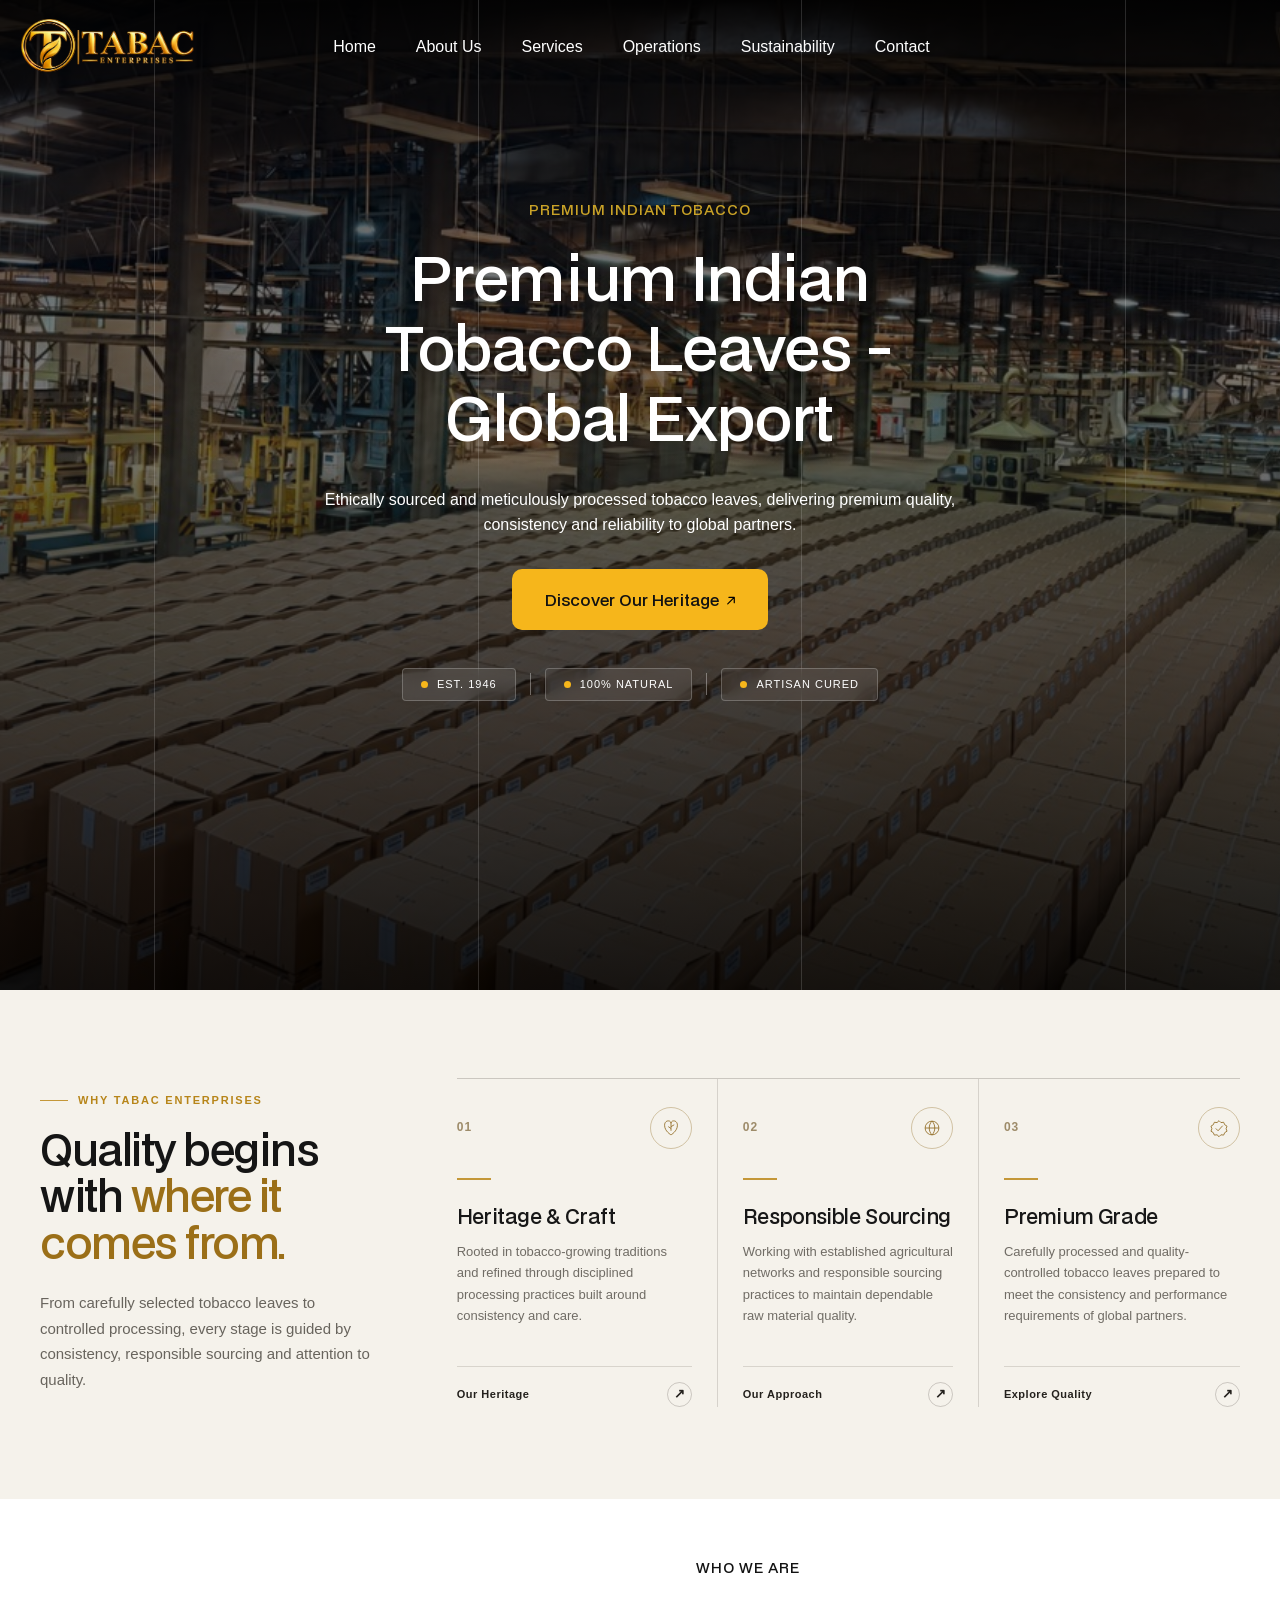
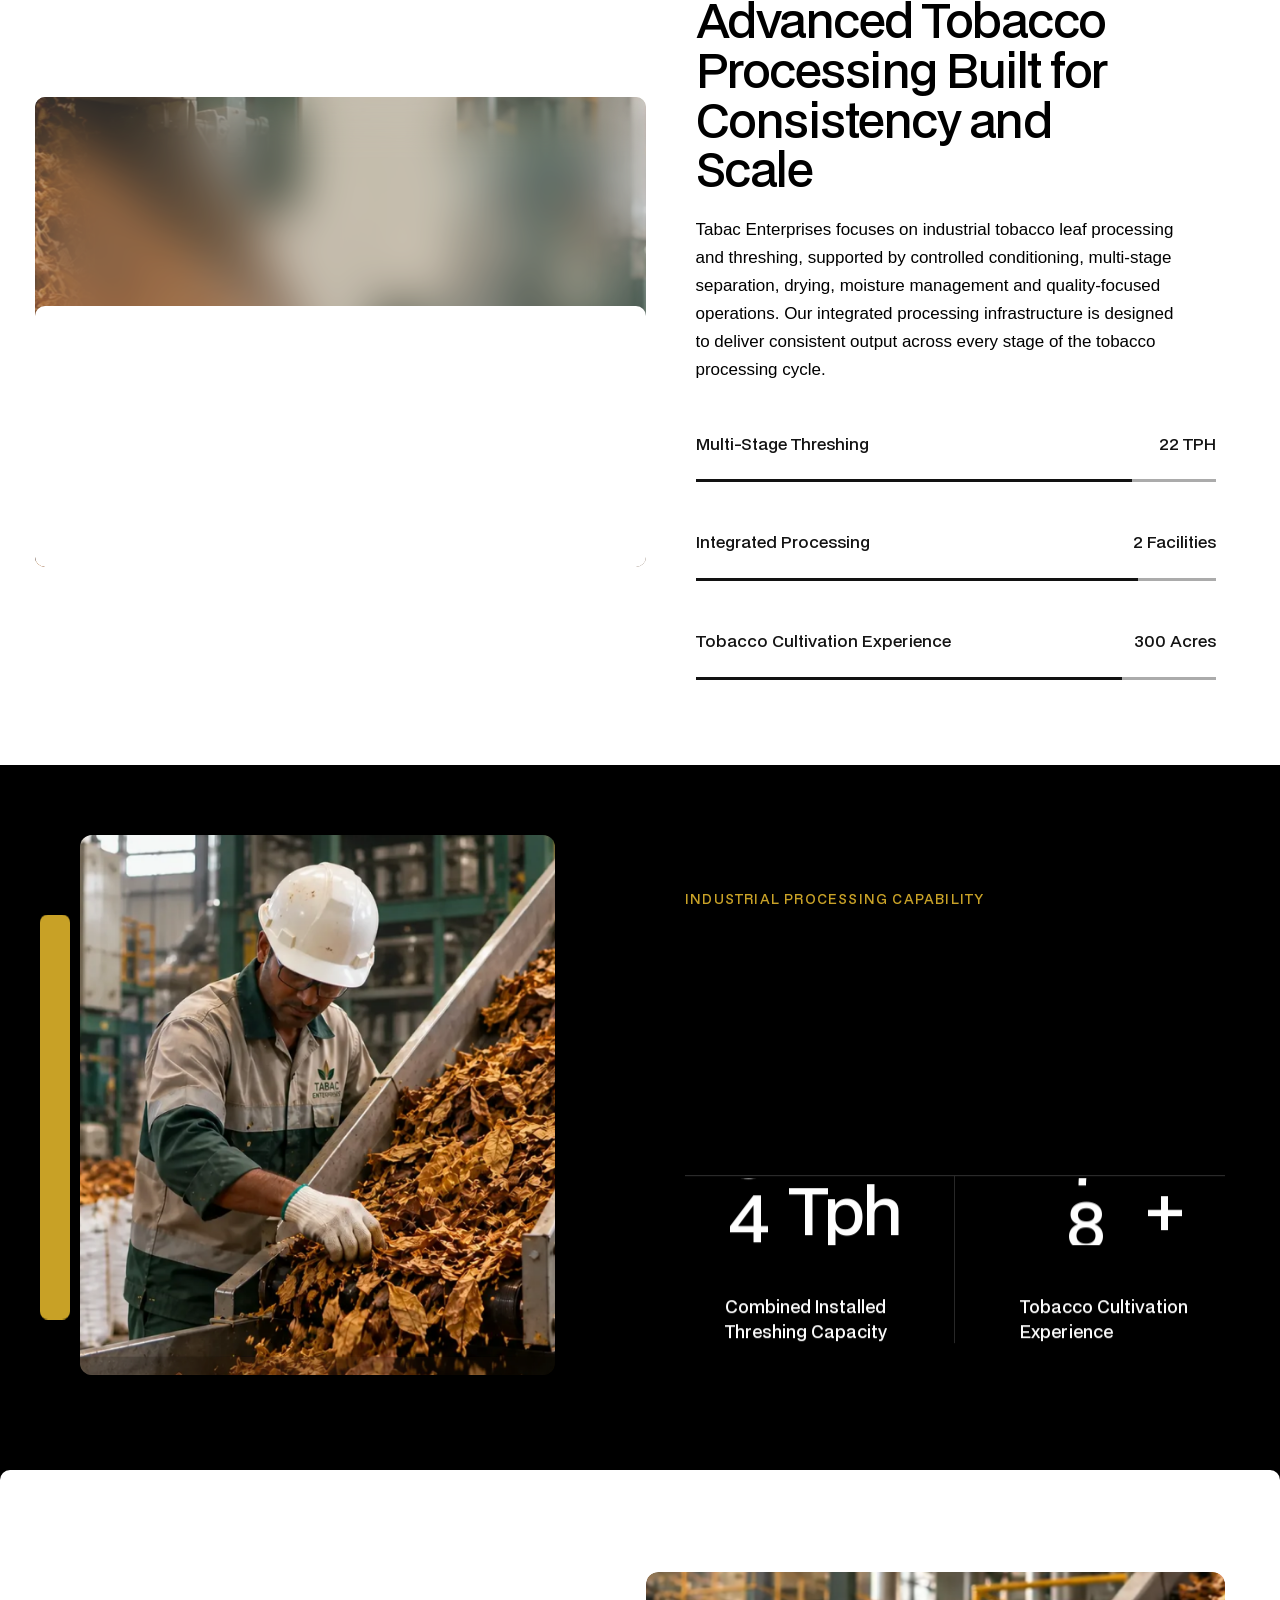
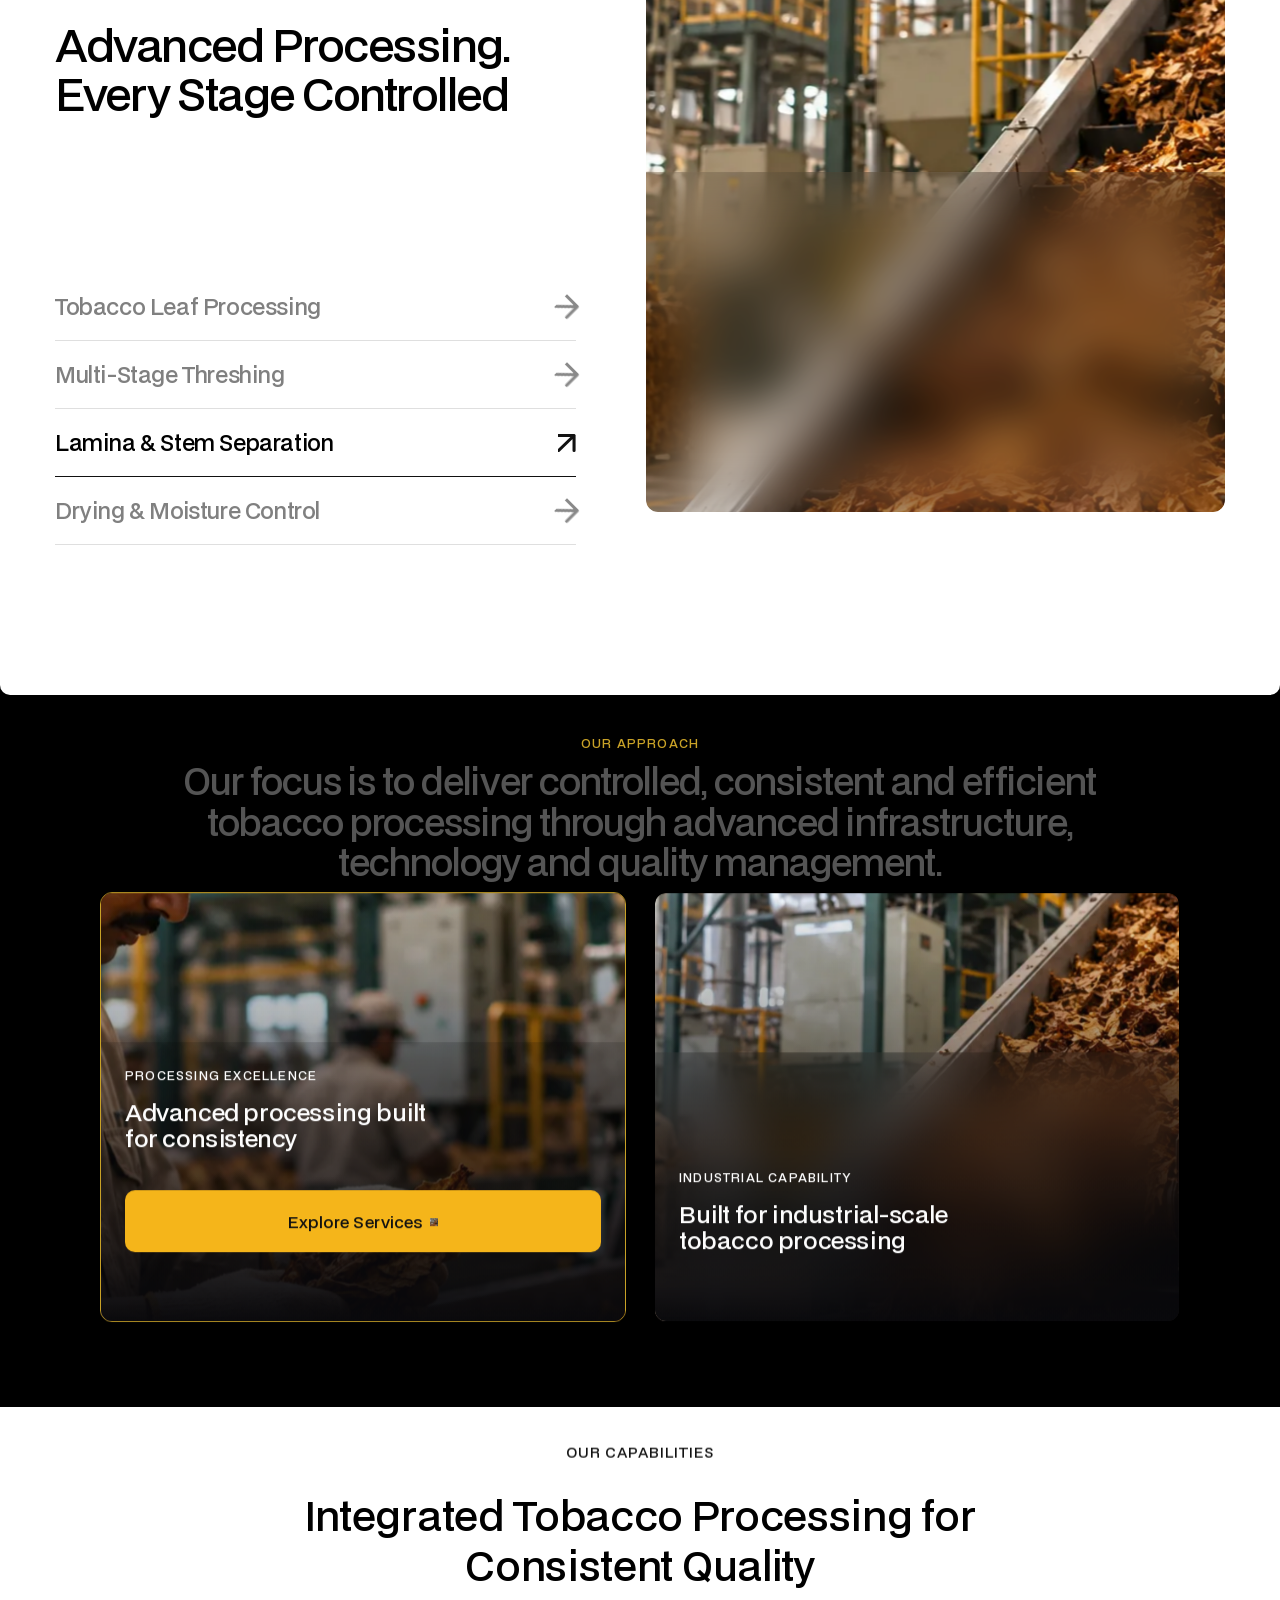
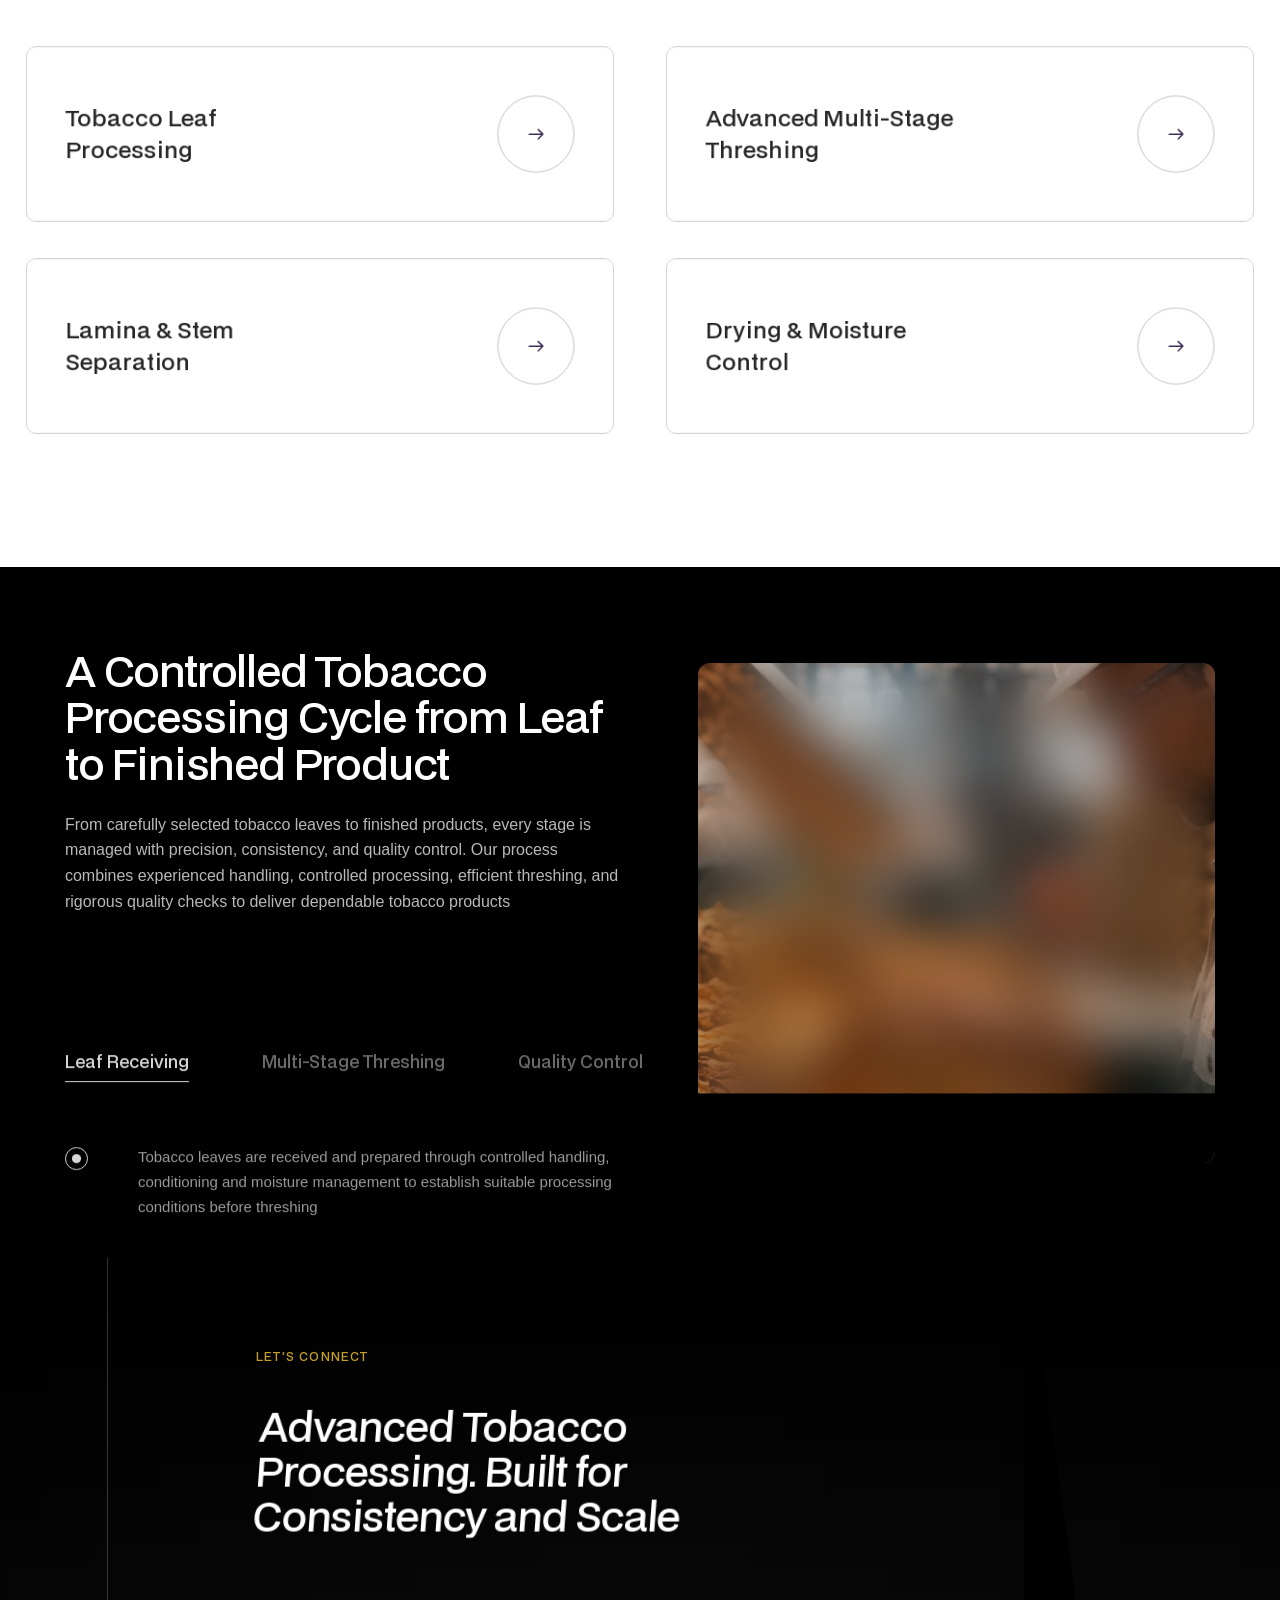
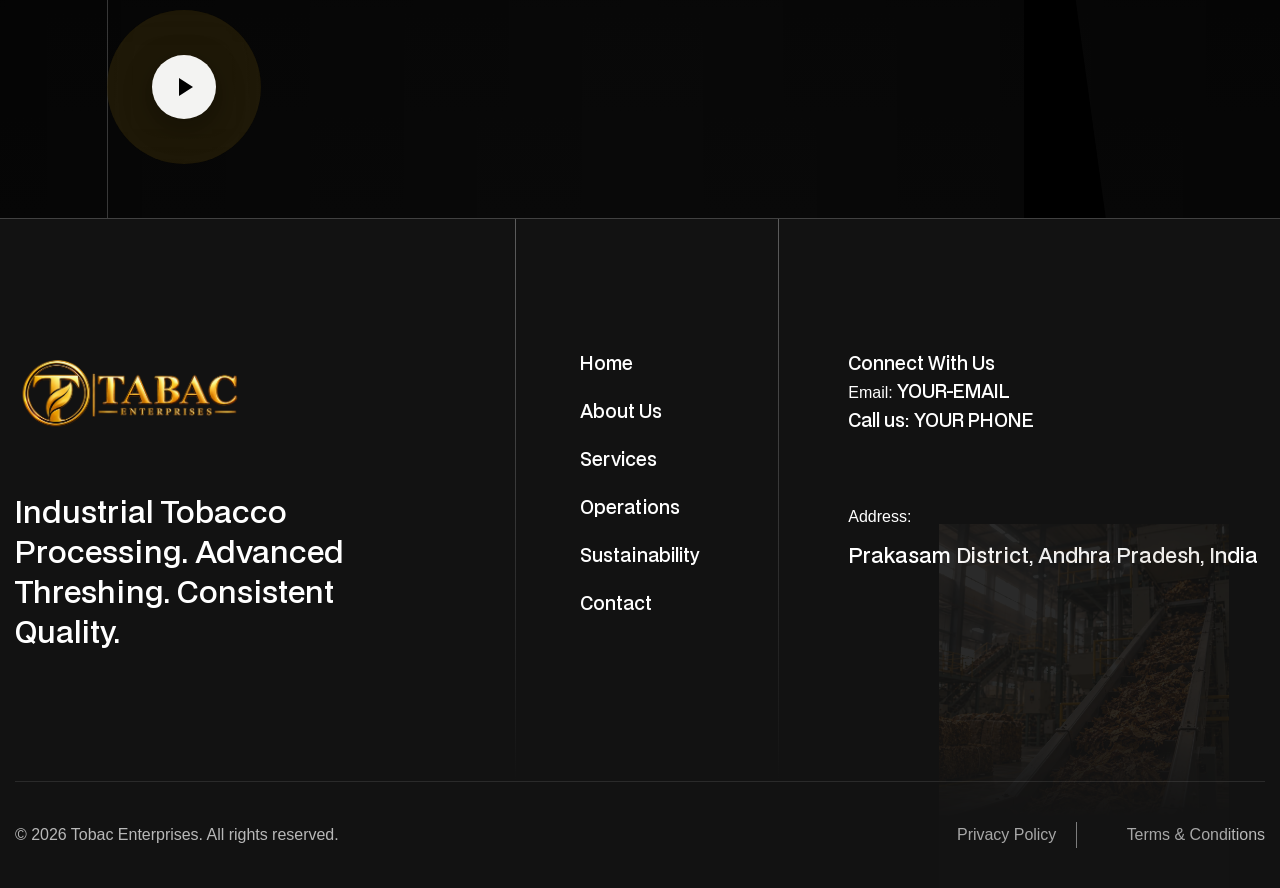
==== commit 2b8c46d0: "Refactor code structure for improved readability and maintainability" ====
--- a/index.html
+++ b/index.html
@@ -4,7 +4,7 @@
         <meta charset="utf-8" />
 
         <!-- Primary SEO -->
-        <title>Tobac Enterprises | Tobacco Processing & Threshing</title>
+        <title>Tabac Enterprises | Tobacco Processing & Threshing</title>
 
         <meta
             name="description"
@@ -17,7 +17,7 @@
         />
         <!-- Open Graph -->
         <meta
-            content="Tobac Enterprises | Tobacco Processing & Threshing"
+            content="Tabac Enterprises | Tobacco Processing & Threshing"
             property="og:title"
         />
         <meta
@@ -34,7 +34,7 @@
             name="twitter:card"
         />
         <meta
-            content="Tobac Enterprises | Tobacco Processing & Threshing"
+            content="Tabac Enterprises | Tobacco Processing & Threshing"
             name="twitter:title"
         />
         <meta
@@ -52,11 +52,11 @@
             content="#000000"
         />
         <meta
-            content="Tobac Enterprises"
+            content="Tabac Enterprises"
             name="author"
         />
         <meta
-            content="Tobac Enterprises"
+            content="Tabac Enterprises"
             property="og:site_name"
         />
         <link
@@ -350,7 +350,7 @@
 </style>
 <style>
 /* =========================================================
-   TOBAC ENTERPRISES
+   Tabac ENTERPRISES
    INDUSTRIAL PROCESSING CAPABILITY
    COMPACT PREMIUM LAYOUT
    ========================================================= */
@@ -866,7 +866,7 @@
 </style>
 <style>
 /* =========================================================
-   TOBAC ENTERPRISES
+   Tabac ENTERPRISES
    ADVANCED PROCESSING SECTION
    COMPACT PREMIUM LAYOUT
    ========================================================= */
@@ -2049,7 +2049,7 @@
 /* hero section */
 
 /* =========================================================
-   TOBAC HERO — PREMIUM HERITAGE HIGHLIGHTS
+   Tabac HERO — PREMIUM HERITAGE HIGHLIGHTS
    ========================================================= */
 
 .hero-quality-highlights {
@@ -2215,7 +2215,7 @@
 }
 
 /* =========================================================
-   TOBAC ENTERPRISES
+   Tabac ENTERPRISES
    PREMIUM BRAND VALUES SECTION
    ========================================================= */
 
@@ -2724,7 +2724,7 @@
                 <!-- LOGO -->
                 <a href="javascript:void(0);" class="logo w-nav-brand">
                     <img
-                        src="assets/images/tobaclogo.png"
+                        src="assets/images/tobaclogo.webp"
                         alt="Tobac Enterprises"
                         loading="eager"
                         class="brand tobac-logo"
@@ -2775,14 +2775,14 @@
 
         <div class="hamburger-image-div full-width">
             <img
-                src="assets/images/tobaclogo.png"
+                src="assets/images/tobaclogo.webp"
                 loading="lazy"
                 width="300"
                 height="200"
                 alt="Tobac Enterprises"
                 srcset="
-                    assets/images/tobaclogo.png 500w,
-                    assets/images/tobaclogo.png 740w
+                    assets/images/tobaclogo.webp 500w,
+                    assets/images/tobaclogo.webp 740w
                 "
                 sizes="(max-width: 479px) 100vw, 300px"
                 class="full-width border-radius-10"
@@ -2976,7 +2976,7 @@
         <div class="tobac-values-intro">
 
             <div class="tobac-values-eyebrow">
-                WHY Tobac Enterprises
+                WHY TABAC ENTERPRISES
             </div>
 
             <h2>
@@ -3160,7 +3160,7 @@
 
        <style>
     /* =========================================
-       Tobac ENTERPRISES - WHO WE ARE
+       tabac ENTERPRISES - WHO WE ARE
        Compact / Premium Layout
        ========================================= */
 
@@ -3375,17 +3375,17 @@
             <div class="construction-image-wrapper position-relative overflow-hidden border-radius-10">
 
                 <img
-                    src="assets/images/who-we-are.png"
+                    src="assets/images/who-we-are.webp"
                     loading="lazy"
                     width="895"
                     height="870"
-                    alt="Tobacco processing and threshing at Tobac Enterprises"
+                    alt="Tobacco processing and threshing at Tabac Enterprises"
                     srcset="
-                        assets/images/who-we-are.png 500w,
-                        assets/images/who-we-are.png 800w,
-                        assets/images/who-we-are.png 1080w,
-                        assets/images/who-we-are.png 1600w,
-                        assets/images/who-we-are.png 1790w
+                        assets/images/who-we-are.webp 500w,
+                        assets/images/who-we-are.webp 800w,
+                        assets/images/who-we-are.webp 1080w,
+                        assets/images/who-we-are.webp 1600w,
+                        assets/images/who-we-are.webp 1790w
                     "
                     sizes="(max-width: 767px) 100vw,
                            (max-width: 991px) 100vw,
@@ -3474,7 +3474,7 @@
                             style="opacity: 0"
                             class="color-black"
                         >
-                            Tobac Enterprises focuses on industrial tobacco leaf
+                            Tabac Enterprises focuses on industrial tobacco leaf
                             processing and threshing, supported by controlled
                             conditioning, multi-stage separation, drying, moisture
                             management and quality-focused operations. Our integrated
@@ -3607,11 +3607,11 @@
                                 width="587"
                                 height="677"
                                 alt="Kontix-home-two-future-of-innovation-image-two-webflow-ecommerce-template"
-                                src="assets/images/INDUSTRIAL-PROCESSING-CAPABILITY.png"
+                                src="assets/images/INDUSTRIAL-PROCESSING-CAPABILITY.webp"
                                 loading="lazy"
                                 srcset="
-                                    assets/images/INDUSTRIAL-PROCESSING-CAPABILITY.png  500w,
-                                    assets/images/INDUSTRIAL-PROCESSING-CAPABILITY.png      1174w
+                                    assets/images/INDUSTRIAL-PROCESSING-CAPABILITY.webp  500w,
+                                    assets/images/INDUSTRIAL-PROCESSING-CAPABILITY.webp      1174w
                                 "
                                 sizes="(max-width: 767px) 100vw, 587px"
                                 class="responsive-full-width image-effect border-radius-10 responsiv-full-height"
@@ -3650,7 +3650,7 @@
                         </div>
                         <div class="overflow-hidden">
                             <p data-w-id="26e0ae4f-35bc-e397-1ff7-4aca542f8690" style="opacity: 0" class="no-margin">
-                               Tobac Enterprises is focused on industrial tobacco leaf processing
+                               Tabac Enterprises is focused on industrial tobacco leaf processing
                                 and threshing, supported by integrated infrastructure for conditioning,
                                 separation, drying, quality control, packing and storage.
                             </p>
@@ -3851,30 +3851,30 @@
                         </div>
                         <div class="feature-right-part position-relative border-radius-10">
                             <img
-                                src="assets/images/Tobacco-Leaf-Processing.png"
+                                src="assets/images/Tobacco-Leaf-Processing.webp"
                                 loading="lazy"
                                 width="630.5"
                                 height="790"
                                 alt="Kontix-home-three-building-the-futureimage-one-webflow-ecommerce-template"
                                 srcset="
-                                    assets/images/Tobacco-Leaf-Processing.png   500w,
-                                    assets/images/Tobacco-Leaf-Processing.png   800w,
-                                    assets/images/Tobacco-Leaf-Processing.png 1080w,
-                                    assets/images/Tobacco-Leaf-Processing.png        1261w
+                                    assets/images/Tobacco-Leaf-Processing.webp   500w,
+                                    assets/images/Tobacco-Leaf-Processing.webp   800w,
+                                    assets/images/Tobacco-Leaf-Processing.webp 1080w,
+                                    assets/images/Tobacco-Leaf-Processing.webp        1261w
                                 "
                                 sizes="(max-width: 767px) 100vw, 630.5px"
                                 class="feature-image-one border-radius-10"
                             /><img
-                                src="assets/images/Tobacco-Leaf-Processing.png"
+                                src="assets/images/Tobacco-Leaf-Processing.webp"
                                 loading="lazy"
                                 width="630.5"
                                 height="790"
                                 alt="Kontix-home-three-building-the-future-image-two-webflow-ecommerce-template"
                                 srcset="
-                                    assets/images/Tobacco-Leaf-Processing.png   500w,
-                                    assets/images/Tobacco-Leaf-Processing.png   800w,
-                                    assets/images/Tobacco-Leaf-Processing.png 1080w,
-                                    assets/images/Tobacco-Leaf-Processing.png       1261w
+                                    assets/images/Tobacco-Leaf-Processing.webp   500w,
+                                    assets/images/Tobacco-Leaf-Processing.webp   800w,
+                                    assets/images/Tobacco-Leaf-Processing.webp 1080w,
+                                    assets/images/Tobacco-Leaf-Processing.webp       1261w
                                 "
                                 sizes="(max-width: 767px) 100vw, 630.5px"
                                 class="feature-image-two border-radius-10"
@@ -3882,7 +3882,7 @@
                             <div class="position-relative border-radius-10 overflow-hidden feature-image-three-wrapper">
                                 <img
                                     class="image-effect border-radius-10 feature-image-three"
-                                    src="assets/images/Tobacco-Leaf-Processing.png"
+                                    src="assets/images/Tobacco-Leaf-Processing.webp"
                                     width="630.5"
                                     height="790"
                                     alt="Kontix-home-three-building-the-future-image-three-webflow-ecommerce-template"
@@ -3890,10 +3890,10 @@
                                     data-w-id="12c5017c-0ce9-bd9b-d44f-8bfb5a3bc929"
                                     loading="lazy"
                                     srcset="
-                                        assets/images/Tobacco-Leaf-Processing.png   500w,
-                                        assets/images/Tobacco-Leaf-Processing.png   800w,
-                                        assets/images/Tobacco-Leaf-Processing.png 1080w,
-                                       assets/images/Tobacco-Leaf-Processing.png        1261w
+                                        assets/images/Tobacco-Leaf-Processing.webp   500w,
+                                        assets/images/Tobacco-Leaf-Processing.webp   800w,
+                                        assets/images/Tobacco-Leaf-Processing.webp 1080w,
+                                       assets/images/Tobacco-Leaf-Processing.webp        1261w
                                     "
                                 />
                                 <div
@@ -3906,16 +3906,16 @@
                                 </div>
                             </div>
                             <img
-                                src="assets/images/Tobacco-Leaf-Processing.png"
+                                src="assets/images/Tobacco-Leaf-Processing.webp"
                                 loading="lazy"
                                 width="630.5"
                                 height="790"
                                 alt="Kontix-home-three-building-the-future-image-four-webflow-ecommerce-template"
                                 srcset="
-                                    assets/images/Tobacco-Leaf-Processing.png   500w,
-                                    assets/images/Tobacco-Leaf-Processing.png   800w,
-                                    assets/images/Tobacco-Leaf-Processing.png 1080w,
-                                    assets/images/Tobacco-Leaf-Processing.png       1261w
+                                    assets/images/Tobacco-Leaf-Processing.webp   500w,
+                                    assets/images/Tobacco-Leaf-Processing.webp   800w,
+                                    assets/images/Tobacco-Leaf-Processing.webp 1080w,
+                                    assets/images/Tobacco-Leaf-Processing.webp       1261w
                                 "
                                 sizes="(max-width: 767px) 100vw, 630.5px"
                                 class="feature-image-four border-radius-10"
@@ -3963,13 +3963,13 @@
                                 width="629"
                                 height="676"
                                 alt="Kontix-home-three-superior-craftsmanship-image-two-webflow-ecommerce-template"
-                                src="assets/images/PROCESSING-EXCELLENCE.png"
+                                src="assets/images/PROCESSING-EXCELLENCE.webp"
                                 loading="lazy"
                                 srcset="
-                                    assets/images/PROCESSING-EXCELLENCE.png   500w,
-                                    assets/images/PROCESSING-EXCELLENCE.png   800w,
-                                    assets/images/PROCESSING-EXCELLENCE.png 1080w,
-                                    assets/images/PROCESSING-EXCELLENCE.png  1258w
+                                    assets/images/PROCESSING-EXCELLENCE.webp   500w,
+                                    assets/images/PROCESSING-EXCELLENCE.webp   800w,
+                                    assets/images/PROCESSING-EXCELLENCE.webp 1080w,
+                                    assets/images/PROCESSING-EXCELLENCE.webp  1258w
                                 "
                                 sizes="(max-width: 767px) 100vw, 629px"
                                 class="responsiv-full-height responsive-full-width image-effect border-radius-10"
@@ -4022,7 +4022,7 @@
                                                         width="8"
                                                         height="9"
                                                         alt="Kontix-home-two-innovative-building-solution-arrow-icon-webflow-ecommerce-template"
-                                                        src="assets/images/INDUSTRIAL-CAPABILITY.png"
+                                                        src="assets/images/INDUSTRIAL-CAPABILITY.webp"
                                                         loading="lazy"
                                                         class="button-one-arrow"
                                                     />
@@ -4044,13 +4044,13 @@
                                 width="630"
                                 height="676"
                                 alt="Kontix-home-three-superior-craftsmanship-image-one-webflow-ecommerce-template"
-                                src="assets/images/INDUSTRIAL-CAPABILITY.png"
+                                src="assets/images/INDUSTRIAL-CAPABILITY.webp"
                                 loading="lazy"
                                 srcset="
-                                    assets/images/INDUSTRIAL-CAPABILITY.png   500w,
-                                    assets/images/INDUSTRIAL-CAPABILITY.png   800w,
-                                    assets/images/INDUSTRIAL-CAPABILITY.png 1080w,
-                                    assets/images/INDUSTRIAL-CAPABILITY.png       1260w
+                                    assets/images/INDUSTRIAL-CAPABILITY.webp   500w,
+                                    assets/images/INDUSTRIAL-CAPABILITY.webp   800w,
+                                    assets/images/INDUSTRIAL-CAPABILITY.webp 1080w,
+                                    assets/images/INDUSTRIAL-CAPABILITY.webp       1260w
                                 "
                                 sizes="(max-width: 767px) 100vw, 630px"
                                 class="responsive-full-width image-effect border-radius-10 responsiv-full-height"
@@ -4400,7 +4400,7 @@
                         >
                             <img
                                 class="border-radius-10 tab-image-full-width image-effect"
-                                src="assets/images/OUR-PROCESS.png"
+                                src="assets/images/OUR-PROCESS.webp"
                                 width="603"
                                 height="696"
                                 alt="Kontix-home-three-process-of-work-image-webflow-ecommerce-template"
@@ -4408,10 +4408,10 @@
                                 data-w-id="5ba2e318-d75c-ffff-da4f-78dff1ee332f"
                                 loading="lazy"
                                 srcset="
-                                    assets/images/OUR-PROCESS.png   500w,
-                                    assets/images/OUR-PROCESS.png   800w,
-                                    assets/images/OUR-PROCESS.png 1080w,
-                                    assets/images/OUR-PROCESS.png        1206w
+                                    assets/images/OUR-PROCESS.webp   500w,
+                                    assets/images/OUR-PROCESS.webp   800w,
+                                    assets/images/OUR-PROCESS.webp 1080w,
+                                    assets/images/OUR-PROCESS.webp  1206w
                                 "
                             />
                             <div
@@ -4645,7 +4645,7 @@
                     <a href="javascript:void(0);" class="w-inline-block">
                         <img
                             loading="lazy"
-                            src="assets/images/tobaclogo.png"
+                            src="assets/images/tobaclogo.webp"
                             alt="Tobac Enterprises logo"
                             style="width: 230px;"
                         />
@@ -4818,11 +4818,11 @@
             width="290"
             height="687"
             alt="Tobac Enterprises tobacco processing facility"
-            src="assets/images/Tobacco-Leaf-Processing.png"
+            src="assets/images/Tobacco-Leaf-Processing.webp"
             loading="lazy"
             srcset="
-                assets/images/Tobacco-Leaf-Processing.png 500w,
-                assets/images/Tobacco-Leaf-Processing.png 580w
+                assets/images/Tobacco-Leaf-Processing.webp 500w,
+                assets/images/Tobacco-Leaf-Processing.webp 580w
             "
             sizes="(max-width: 479px) 100vw, 290px"
         />
--- a/67ad72477c605912a4af72eb/css/kontix.webflow.5dac2f89d.opt.min.css
+++ b/67ad72477c605912a4af72eb/css/kontix.webflow.5dac2f89d.opt.min.css
@@ -1 +1 @@
-:root{--primary-color:#000;--gray:#b8b8b8;--secondary-color:white;--yellow:#C9A227;--dark-gray:#595959;--light-black:#121212;--image-card-five-shadow-color:#000000a6;--color:white;--transparent:transparent;--light-color:#edebe6;--white-tewnty:#fff3;--white-ten:#ffffff1a;--service-box-shadow-color:#0000000d;--image-card-five-one-z-index:1;--image-card-five-second-z-index:0}body{background-color:var(--primary-color);color:var(--gray);letter-spacing:-.02px;font-family:Inter,sans-serif;font-size:16px;font-weight:400;line-height:1.6}h1{color:var(--secondary-color);letter-spacing:-.32px;margin-top:20px;margin-bottom:10px;font-family:"Bdogrotesk Bf 648 A 656 Fc 86 B 8",Arial,sans-serif;font-size:40px;font-weight:500;line-height:1.16667}h2{color:var(--secondary-color);letter-spacing:-.32px;margin-top:20px;margin-bottom:10px;font-family:"Bdogrotesk Bf 648 A 656 Fc 86 B 8",Arial,sans-serif;font-size:30px;font-weight:500;line-height:1.25}h3{color:var(--secondary-color);letter-spacing:0;margin-top:20px;margin-bottom:10px;font-family:"Bdogrotesk Bf 648 A 656 Fc 86 B 8",Arial,sans-serif;font-size:26px;font-weight:500;line-height:1.33333}h4{color:var(--secondary-color);letter-spacing:0;margin-top:10px;margin-bottom:10px;font-family:"Bdogrotesk Bf 648 A 656 Fc 86 B 8",Arial,sans-serif;font-size:22px;font-weight:500;line-height:1.43478}h5{color:var(--secondary-color);letter-spacing:0;margin-top:10px;margin-bottom:10px;font-family:"Bdogrotesk Bf 648 A 656 Fc 86 B 8",Arial,sans-serif;font-size:18px;font-weight:500;line-height:1.5}h6{color:var(--secondary-color);letter-spacing:0;margin-top:10px;margin-bottom:10px;font-family:"Bdogrotesk Bf 648 A 656 Fc 86 B 8",Arial,sans-serif;font-size:17px;font-weight:500;line-height:1.55556}a{color:var(--gray);text-decoration:none}ul{margin-top:0;margin-bottom:10px;padding-left:20px}ol{margin-top:0;margin-bottom:10px;padding-left:40px}img{object-fit:cover;max-width:100%;height:auto;display:inline-block}blockquote{border-left:2px solid var(--yellow);margin-top:10px;margin-bottom:10px;padding:0 20px;font-size:16px}.w-layout-blockcontainer{max-width:940px;margin-left:auto;margin-right:auto;display:block}.w-layout-hflex{flex-direction:row;align-items:flex-start;display:flex}.w-layout-vflex{flex-direction:column;align-items:flex-start;display:flex}.w-layout-grid{grid-row-gap:16px;grid-column-gap:16px;grid-template-rows:auto auto;grid-template-columns:1fr 1fr;grid-auto-columns:1fr;display:grid}.w-backgroundvideo-backgroundvideoplaypausebutton:focus-visible{outline-offset:2px;border-radius:50%;outline:2px solid #3b79c3}.w-commerce-commercecartwrapper{display:inline-block;position:relative}.w-commerce-commercecartopenlink{color:#fff;cursor:pointer;appearance:none;background-color:#3898ec;border-width:0;border-radius:0;align-items:center;padding:9px 15px;text-decoration:none;display:flex}.w-commerce-commercecartopenlinkcount{color:#3898ec;text-align:center;background-color:#fff;border-radius:9px;min-width:18px;height:18px;margin-left:8px;padding-left:6px;padding-right:6px;font-size:11px;font-weight:700;line-height:18px;display:inline-block}.w-commerce-commercecartcontainerwrapper{z-index:1001;background-color:#000c;position:fixed;inset:0}.w-commerce-commercecartcontainerwrapper--cartType-modal{flex-direction:column;justify-content:center;align-items:center;display:flex}.w-commerce-commercecartcontainerwrapper--cartType-leftSidebar{flex-direction:row;justify-content:flex-start;align-items:stretch;display:flex}.w-commerce-commercecartcontainerwrapper--cartType-rightSidebar{flex-direction:row;justify-content:flex-end;align-items:stretch;display:flex}.w-commerce-commercecartcontainerwrapper--cartType-leftDropdown{background-color:#0000;position:absolute;inset:100% auto auto 0}.w-commerce-commercecartcontainerwrapper--cartType-rightDropdown{background-color:#0000;position:absolute;inset:100% 0 auto auto}.w-commerce-commercecartcontainer{background-color:#fff;flex-direction:column;width:100%;min-width:320px;max-width:480px;display:flex;overflow:auto;box-shadow:0 5px 25px #00000040}.w-commerce-commercecartheader{border-bottom:1px solid #e6e6e6;flex:none;justify-content:space-between;align-items:center;padding:16px 24px;display:flex;position:relative}.w-commerce-commercecartheading{margin-top:0;margin-bottom:0;padding-left:0;padding-right:0}.w-commerce-commercecartcloselink{width:16px;height:16px}.w-commerce-commercecartformwrapper{flex-direction:column;flex:1;display:flex}.w-commerce-commercecartform{flex-direction:column;flex:1;justify-content:flex-start;display:flex}.w-commerce-commercecartlist{-webkit-overflow-scrolling:touch;flex:1;padding:12px 24px;overflow:auto}.w-commerce-commercecartitem{align-items:flex-start;padding-top:12px;padding-bottom:12px;display:flex}.w-commerce-commercecartitemimage{width:60px;height:0%}.w-commerce-commercecartiteminfo{flex-direction:column;flex:1;margin-left:16px;margin-right:16px;display:flex}.w-commerce-commercecartproductname{font-weight:700}.w-commerce-commercecartoptionlist{margin-bottom:0;padding-left:0;text-decoration:none;list-style-type:none}.w-commerce-commercecartquantity{appearance:none;background-color:#fafafa;border:1px solid #ddd;border-radius:3px;width:60px;height:38px;margin-bottom:10px;padding:8px 6px 8px 12px;line-height:20px;display:block}.w-commerce-commercecartquantity::placeholder{color:#999}.w-commerce-commercecartquantity:focus{border-color:#3898ec;outline-style:none}.w-commerce-commercecartfooter{border-top:1px solid #e6e6e6;flex-direction:column;flex:none;padding:16px 24px 24px;display:flex}.w-commerce-commercecartlineitem{flex:none;justify-content:space-between;align-items:baseline;margin-bottom:16px;display:flex}.w-commerce-commercecartordervalue{font-weight:700}.w-commerce-commercecartapplepaybutton{color:#fff;cursor:pointer;appearance:none;background-color:#000;border-width:0;border-radius:2px;align-items:center;height:38px;min-height:30px;margin-bottom:8px;padding:0;text-decoration:none;display:flex}.w-commerce-commercecartapplepayicon{width:100%;height:50%;min-height:20px}.w-commerce-commercecartquickcheckoutbutton{color:#fff;cursor:pointer;appearance:none;background-color:#000;border-width:0;border-radius:2px;justify-content:center;align-items:center;height:38px;margin-bottom:8px;padding:0 15px;text-decoration:none;display:flex}.w-commerce-commercequickcheckoutgoogleicon,.w-commerce-commercequickcheckoutmicrosofticon{margin-right:8px;display:block}.w-commerce-commercecartcheckoutbutton{color:#fff;cursor:pointer;appearance:none;text-align:center;background-color:#3898ec;border-width:0;border-radius:2px;align-items:center;padding:9px 15px;text-decoration:none;display:block}.w-commerce-commercecartemptystate{flex:1;justify-content:center;align-items:center;padding-top:100px;padding-bottom:100px;display:flex}.w-commerce-commercecarterrorstate{background-color:#ffdede;flex:none;margin:0 24px 24px;padding:10px}@media screen and (max-width:991px){.w-layout-blockcontainer{max-width:728px}}@media screen and (max-width:767px){.w-layout-blockcontainer{max-width:none}}@media screen and (max-width:479px){.w-commerce-commercecartcontainerwrapper--cartType-modal{flex-direction:row;justify-content:center;align-items:stretch}.w-commerce-commercecartcontainerwrapper--cartType-leftDropdown,.w-commerce-commercecartcontainerwrapper--cartType-rightDropdown{flex-direction:row;justify-content:center;align-items:stretch;display:flex;position:fixed;inset:0}.w-commerce-commercecartquantity{font-size:16px}}.overflow-hidden{overflow:hidden}.overflow-hidden.real-time-text{max-width:536px}.overflow-hidden.about-kontix-gap{margin-top:10px;margin-bottom:20px}.overflow-hidden.precision-heading{max-width:332px}.overflow-hidden.innovation-text-wrapper{padding-bottom:35px}.overflow-hidden.icon-card-one-title-wrap{margin-left:auto;margin-right:auto}.overflow-hidden.sustainable-construction-heading{max-width:450px}.overflow-hidden.pricing-v2-heading{max-width:550px;margin-left:auto;margin-right:auto}.overflow-hidden.heading-two-gap-top-bottom.service-two-service-heading{max-width:378px}.overflow-hidden.heading-two-gap-top-bottom.construction-ideas-heading{max-width:350px}.overflow-hidden.feature-heading-wrapper{max-width:408px;padding-top:50px}.heading-style-h1{letter-spacing:-.32px;font-family:"Bdogrotesk Bf 648 A 656 Fc 86 B 8",Arial,sans-serif;font-size:40px;font-weight:500;line-height:1.16667}.button-text{color:#121212;letter-spacing:.03px;font-family:"Bdogrotesk Bf 648 A 656 Fc 86 B 8",Arial,sans-serif;font-size:16px;font-weight:500}.no-margin{margin-top:0;margin-bottom:0}.no-margin.preservation-heading{max-width:600px;padding-bottom:50px}.no-margin.service-hero-heading{max-width:500px}.no-margin.heading-two-gap-top-bottom.innovation-heading-wrapper{max-width:305px}.no-margin.our-story-one-heading{max-width:350px}.no-margin.pricing-three-heading{max-width:547px}.no-margin.pricing-three-heading.margin-auto{max-width:479px}.no-margin.features-two-heading{max-width:450px}.no-margin.about-achievement-heading-wrapper{max-width:450px;margin-left:auto;margin-right:auto}.no-margin.pricing-plan-heading{max-width:550px;margin-left:auto;margin-right:auto}.no-margin.service-three-heading{max-width:280px}.no-margin.team-heading{max-width:400px}.no-margin.pricing-plan-main-heading{max-width:485px;margin-left:auto;margin-right:auto}.no-margin.service-hero-v3-heading{max-width:524px}.no-margin.margin-auto.portfolio-heading{max-width:650px}.no-margin.portfolio-additional-details-heading{max-width:560px}.no-margin.innovation-heading{max-width:400px}.no-margin.service-six-title-wrap{max-width:475px}.no-margin.two-about-features-heading{max-width:353px}.no-margin.service-v2-video-heading{max-width:450px;margin-left:auto;margin-right:auto}.no-margin.service-three-innovation-heading{max-width:323px}.no-margin.color-black.feature-two-heading-wrappertrh{max-width:390px}.no-margin.color-black.feature-four-text{max-width:517px}.no-margin.color-black.construction-heading{max-width:489px}.no-margin.color-white.about-kontix-heading{max-width:762px}.client-section-one{z-index:11;border-top:1px solid #fff3;border-bottom:1px solid #fff3}.counter-one-marquee{justify-content:flex-start;align-items:center}.heading-two-gap-top{margin-top:25px}.heading-two-gap-top.overflow-hidden.team-heading{max-width:350px}.over-view-flex.position-absolute{grid-column-gap:0px;grid-row-gap:0px;grid-column-gap:0px;grid-row-gap:0px;inset:0%;justify-content:space-between;align-items:flex-start;inset:0%}.sub-heading{color:var(--yellow);letter-spacing:1px;text-transform:uppercase;font-family:"Bdogrotesk Bf 648 A 656 Fc 86 B 8",Arial,sans-serif;font-size:14px;font-weight:500}.sub-heading:where(.w-variant-8339cfd4-9c83-eaae-331a-5682dc1da52c){color:var(--light-black);text-transform:uppercase}.sub-heading:where(.w-variant-f1a14dd4-f30f-c0f4-d5f6-6802c309e3c1){color:var(--secondary-color)}.video-one-title-wrap{flex-flow:column;justify-content:flex-end;align-items:flex-start;width:100%;max-width:500px;padding-bottom:180px;display:flex}.heading-style-h4{letter-spacing:0;font-family:"Bdogrotesk Bf 648 A 656 Fc 86 B 8",Arial,sans-serif;font-size:22px;font-weight:500;line-height:1.43478}.heading-style-h4.work-card-heading{color:var(--secondary-color);padding-top:12px;padding-bottom:10px}.heading-style-h4.color-black.text-no-wrap{white-space:normal;white-space:normal}.heading-style-h4.image-card-four-title{color:var(--primary-color)}.counter-one-dot{align-self:center;margin-bottom:-9px}.counter-one-wrapper{grid-column-gap:0px;grid-row-gap:0px;border-bottom:1px solid #0003;grid-template-rows:auto;grid-template-columns:1fr 1fr 1fr}.counter-one-wrapper.top-margin{border-bottom-style:none;margin-top:65px}.counter-one-wrapper.counter-one-wrapper-two{grid-column-gap:0px;grid-row-gap:0px}.over-view-flex-div{transform-origin:100%;background-color:#ffffffd6;flex:none;width:100%;height:39px}.over-view-flex-div.three.overlay-two,.over-view-flex-div.two.overlay-two,.over-view-flex-div.five.overlay-two,.over-view-flex-div.one.overlay-two,.over-view-flex-div.four.overlay-two,.over-view-flex-div.six.overlay-two,.over-view-flex-div.seven.overlay-two,.over-view-flex-div.eight.overlay-two,.over-view-flex-div.nine.overlay-two,.over-view-flex-div.three.overlay-two,.over-view-flex-div.three.overlay-two,.over-view-flex-div.two.overlay-two,.over-view-flex-div.two.overlay-two,.over-view-flex-div.five.overlay-two,.over-view-flex-div.five.overlay-two,.over-view-flex-div.one.overlay-two,.over-view-flex-div.one.overlay-two,.over-view-flex-div.four.overlay-two,.over-view-flex-div.four.overlay-two,.over-view-flex-div.six.overlay-two,.over-view-flex-div.six.overlay-two,.over-view-flex-div.seven.overlay-two,.over-view-flex-div.seven.overlay-two,.over-view-flex-div.eight.overlay-two,.over-view-flex-div.eight.overlay-two,.over-view-flex-div.nine.overlay-two,.over-view-flex-div.nine.overlay-two{background-color:#000000ab}.button-style-one{grid-column-gap:8px;grid-row-gap:8px;background-color:#f6b61b;justify-content:flex-start;align-items:center;padding:18px 33px;text-decoration:none;display:flex}.button-style-one.position-relative:where(.w-variant-6e2385dc-4996-d9d5-515e-70517806a760){justify-content:center;align-items:center}.button-style-one.position-relative.overflow-hidden.light-button:where(.w-variant-e26de2d9-016d-6553-9f9d-7e4ae9c37a7f),.button-style-one.position-relative.overflow-hidden.light-button.change-align,.button-style-one.position-relative.overflow-hidden.change-align,.button-style-one.position-relative:where(.w-variant-6e2385dc-4996-d9d5-515e-70517806a760){justify-content:center;align-items:center}.button-style-one.position-relative.overflow-hidden.light-button:where(.w-variant-e26de2d9-016d-6553-9f9d-7e4ae9c37a7f),.button-style-one.position-relative.overflow-hidden.light-button.change-align,.button-style-one.position-relative.overflow-hidden.change-align{justify-content:center;align-items:center}.button-style-one.position-relative.overflow-hidden{border-radius:10px}.button-style-one.position-relative.overflow-hidden.light-button:where(.w-variant-e26de2d9-016d-6553-9f9d-7e4ae9c37a7f),.button-style-one.position-relative.overflow-hidden.light-button.change-align,.button-style-one.position-relative.overflow-hidden.change-align,.button-style-one.position-relative.overflow-hidden.light-button:where(.w-variant-e26de2d9-016d-6553-9f9d-7e4ae9c37a7f),.button-style-one.position-relative.overflow-hidden.light-button.change-align{justify-content:center;align-items:center}.counter-one-icon{align-self:center}.client-one-marquee-train{grid-column-gap:120px;grid-row-gap:120px;flex:none;justify-content:flex-start;align-items:center;padding-right:120px;display:flex}.counter-card-one-content{border-top:1px solid #0003;margin-top:40px;padding-top:36px}.counter-card-one-content.two{border:0 solid #000;margin-top:0}.heading-style-h5{color:var(--secondary-color);letter-spacing:0;font-family:"Bdogrotesk Bf 648 A 656 Fc 86 B 8",Arial,sans-serif;font-size:18px;font-weight:500;line-height:1.5}.heading-style-h5.discount-text{color:var(--image-card-five-shadow-color)}.heading-style-h5.discount-text.price-yearly.position-absolute{position:absolute;inset:0%}.heading-style-h5.icon-box-four-title{line-height:1.4}.heading-style-h5.highlight-color{color:var(--yellow)}.heading-style-h5.dark-gray{color:var(--gray)}.heading-style-h5.dark-gray.price-yearly{position:absolute;inset:0%}.color-black{color:#000}.color-black.no-margin.innovation-heading-wrapper{max-width:350px}.color-black.about-one-card-text{max-width:350px;margin-top:-17px}.counter-one-wrap{grid-column-gap:10px;grid-row-gap:10px;grid-template-rows:auto;grid-template-columns:1fr 1fr 1fr 1fr}.color-white{color:var(--secondary-color)}.color-white.preservation-list-item{margin-bottom:0}.color-white.link-footer-text:hover{color:var(--yellow)}.counter-card-one-title{margin-bottom:21px}.client-one-marquee{justify-content:center;align-items:center;width:100%;max-width:1234px;margin-left:auto;margin-right:auto}.container{width:100%;max-width:1320px;padding-left:15px;padding-right:15px}.container.full-container{width:100%}.container.new-cta{padding-bottom:90px}.container.sizing{flex:1}.counter-one-train{justify-content:flex-start;align-items:center}.counter-one-marquee-wrap{justify-content:flex-start;align-items:flex-start;height:43px}.position-relative{z-index:10;position:relative}.position-relative.overflow-hidden.left-right-radius{border-top-left-radius:10px;border-top-right-radius:10px}.position-relative.overflow-hidden.border-radius-10.innovation-v2-image-one{flex:1;max-width:508px}.position-relative.overflow-hidden.innovation-v2-image-two{border-radius:10px;flex:1;max-width:233px}.position-relative.change-margin{margin-bottom:-23px}.position-relative.about-kontix-image,.position-relative.about-kontix-main-image-wrapper{min-height:100vh}.position-relative.pricing-v1-change-margin{margin-bottom:-25px}.position-relative.reliable-construction-subtext-bottom-padding{padding-bottom:20px}.position-absolute{position:absolute}.copy-right-menu{grid-column-gap:0px;grid-row-gap:0px;justify-content:space-between;width:100%;max-width:308px}.heading-style-h2{color:#fff;letter-spacing:-.32px;font-family:"Bdogrotesk Bf 648 A 656 Fc 86 B 8",Arial,sans-serif;font-size:30px;font-weight:500;line-height:1.25}.heading-style-h2.highlight-color{color:var(--yellow)}.heading-style-h2.color-black{color:#000}.heading-style-h2.price-yearly.position-absolute{position:absolute;inset:0% auto auto 0%}.copy-write-menu-item{color:gray;border-right:1px solid #ffffff80;padding-right:20px;text-decoration:none}.copy-write-menu-item.remove-right-border{border-right-style:none;padding-right:0}.footer-col-two-wrapper{flex-flow:column;justify-content:flex-start;align-items:center;display:flex}.footer-menu-item{text-decoration:none}.footer-one-top-wrap{grid-column-gap:0px;grid-row-gap:0px;grid-template-rows:auto;grid-template-columns:1fr 1fr 1fr;grid-auto-columns:1fr;place-items:stretch stretch;padding-top:90px;padding-bottom:130px;display:grid}.copyright-section{grid-column-gap:20px;grid-row-gap:20px;justify-content:space-between;align-items:center;padding-top:40px;padding-bottom:40px}.footer-one{background-color:var(--light-black);border-top:1px solid #fff3}.heading-style-h3{letter-spacing:0;font-family:"Bdogrotesk Bf 648 A 656 Fc 86 B 8",Arial,sans-serif;font-size:26px;font-weight:500;line-height:1.33333}.heading-style-h3.color-black{color:var(--primary-color)}.heading-style-h3.color-black.precision-card-heading-wrapper{max-width:239px;padding-top:30px}.heading-style-h3.color-white.footer-contact-item{max-width:421px;padding-top:50px}.margin-auto{margin-left:auto;margin-right:auto}.margin-auto.faq-heading{max-width:400px}.margin-auto.portfolio-gallery-text-wrapper{max-width:850px}.display-inline-block{display:inline-block}.text-align-center{text-align:center}.text-align-center.service-big-button{justify-content:center;align-items:flex-start;display:flex}.text-align-center.service-big-button.add-top-padding{padding-top:80px}.play-button{z-index:10;justify-content:center;align-items:center;width:50px;height:50px;display:flex;position:relative}.video-two-video-wrapper{justify-content:space-between;display:flex}.video-section-two{background-image:linear-gradient(#10101000,#101010de 62%,#101010);padding-left:15px;padding-right:15px}.viide-two-video-line{background-color:#fff3;justify-content:center;align-items:center;width:1px;height:858px;margin-left:77px;display:flex}.text-uppercase{text-transform:uppercase}.text-capitalize{text-transform:capitalize}.text-capitalize.footer-menu-item-text{color:#b8b8b8;transition:opacity .12s cubic-bezier(.901,.369,.193,.615)}.text-capitalize.footer-menu-item-text:hover{color:var(--yellow)}.over-view-two-image-wrap{flex:1;justify-content:flex-start;align-items:flex-end;max-width:630px;padding-bottom:25px;padding-left:25px}.counter-two-marquee-wrap{justify-content:flex-start;align-items:flex-start;height:67px}.counter-two-marquee{justify-content:flex-start;align-items:center}.image-card-one-section-main{background-image:url(../67b47f508422a99c207e17c3_bg-line-two.svg);background-position:50%;background-size:cover;padding-top:75px;padding-bottom:90px}.over-view-two-wrap{grid-column-gap:30px;grid-row-gap:30px;justify-content:space-between;align-items:center}.over-view-two-wrap.two-about-innovation-wrap{justify-content:flex-start;align-items:stretch}.counter-two-number{font-family:"Bdogrotesk Bf 648 A 656 Fc 86 B 8",Arial,sans-serif;font-size:70px;font-weight:500;line-height:1}.counter-two-wrapper{grid-column-gap:20px;grid-row-gap:20px;border-top:1px solid #fff3;grid-template-rows:auto;grid-template-columns:1fr 1fr;justify-content:space-between;margin-top:48px}.counter-two-wrapper.change-padding{margin-top:55px}.over-view-two{padding-top:130px;padding-bottom:130px}.over-view-two-image-one.responsive-full-width{position:relative}.over-view-two-image-one.responsive-full-width.overflow-hidden.border-radius-10{flex:1;max-width:520px}.heading-two-gap-top-bottom{margin-top:25px;margin-bottom:29px;overflow:hidden}.heading-two-gap-top-bottom.overflow-hidden.overview-two-heading{max-width:368px}.heading-two-gap-top-bottom.overflow-hidden.overview-three-heading,.heading-two-gap-top-bottom.overflow-hidden.overview-two-heading{max-width:368px}.heading-two-gap-top-bottom.overflow-hidden.progress-one-heading-wrapper{max-width:406px}.heading-two-gap-top-bottom.overflow-hidden.innovation-heading{max-width:419px}.heading-two-gap-top-bottom.overflow-hidden.about-three-heading{max-width:405px}.heading-two-gap-top-bottom.overflow-hidden.overview-three-heading,.heading-two-gap-top-bottom.overflow-hidden.overview-two-heading{max-width:368px}.counter-card-two{grid-column-gap:30px;grid-row-gap:30px;justify-content:flex-start;align-items:center;padding-top:30px;padding-bottom:34px}.counter-card-two.one{border-right:1px solid #cdc2bf33}.over-view-information{flex:1;max-width:550px}.hero-text-gap-top-bottom{margin-top:25px;margin-bottom:31px}.full-width{width:100%}.button-style-one-background.position-absolute{inset:0%;inset:0%;background-color:#fff;inset:0%}.button-style-one-background.position-absolute.light-button{background-color:var(--light-black);background-color:var(--light-black)}.button-style-one-background.position-absolute{inset:0%;background-color:#fff;inset:0%}.button-style-one-wrap{display:inline-block}.button-style-one-wrap:where(.w-variant-6e2385dc-4996-d9d5-515e-70517806a760){justify-content:space-between;display:block}.button-style-one-wrap.overflow-hidden.light-button.event-none,.button-style-one-wrap.overflow-hidden.full-width.event-none,.button-style-one-wrap.overflow-hidden.rt-event-none{pointer-events:none}.button-style-one-wrap.overflow-hidden.light-button.event-none,.button-style-one-wrap.overflow-hidden.full-width.event-none,.button-style-one-wrap.overflow-hidden.rt-event-none{pointer-events:none}.button-style-one-wrap.overflow-hidden.light-button:where(.w-variant-e26de2d9-016d-6553-9f9d-7e4ae9c37a7f){width:100%}.button-style-one-wrap.overflow-hidden.light-button.event-none,.button-style-one-wrap.overflow-hidden.full-width.event-none,.button-style-one-wrap.overflow-hidden.full-width.event-none{pointer-events:none}.button-text-wrap{justify-content:flex-start;align-items:center;height:24px}.button-text-wrap.position-relative,.button-style-one-icon.position-relative{z-index:1;z-index:1}.image-card-two-title-wrap{max-width:279px;margin-top:15px;margin-bottom:39px}.image-card-three-wrap{grid-column-gap:30px;grid-row-gap:30px;grid-template-rows:auto;grid-template-columns:1fr 1fr;margin-top:53px;margin-bottom:130px}.image-card-two-image.deactive.responsiv-full-height{border-radius:10px;position:relative;overflow:hidden}.image-card-two-overlay.position-absolute{inset:-1%;background-image:linear-gradient(#fff0,#0a0a0d);inset:-1%}.image-card-two.position-relative.two.overflow-hidden,.image-card-two.position-relative.one.overflow-hidden,.image-card-two.position-relative.two.overflow-hidden,.image-card-two.position-relative.one.overflow-hidden,.image-card-two.position-relative.two.overflow-hidden,.image-card-two.position-relative.two.overflow-hidden,.image-card-two.position-relative.one.overflow-hidden,.image-card-two.position-relative.one.overflow-hidden{border:1px solid var(--yellow);border-radius:10px}.about-two{background-color:#fff;padding-top:125px}.about-two.change-background-color{background-color:var(--primary-color);background-color:var(--primary-color);padding-top:125px;padding-bottom:130px}.image-card-four-arrow{background-color:#f6b61b;justify-content:center;align-items:center;width:100%;max-width:80px;height:80px}.image-card-four-arrow.border-radius-fifty{border:1px solid #1709394d}.features-one-title-wrap{width:100%;max-width:730px}.features-one-title-wrap.margin-auto.text-align-center.overflow-hidden.heading-two-gap-top{max-width:520px}.image-card-four-title-wrap{width:100%;max-width:275px}.image-card-four-one{border:1px solid #0003;border-radius:10px;padding:50px 40px;position:relative}.image-card-four-one.position-relative.deactive.overflow-hidden{border-radius:10px}.features-one{background-color:#fff;margin-top:-2px;padding-bottom:130px}.image-card-four-main{grid-column-gap:20px;grid-row-gap:20px;justify-content:space-between;align-items:center;width:100%}.image-card-four-main.position-relative{z-index:1;z-index:1}.image-card-four-bg{background-image:linear-gradient(92deg,#0a0a0d,#0a0a0d14),url(/assets/images/Tobacco-Leaf-Processing.png);background-position:0 0,50%;background-repeat:repeat,no-repeat;background-size:auto,cover}.image-card-four-bg.position-absolute{transform-origin:50%;inset:0%}.image-card-four-bg.position-absolute.deactive.two{background-image:linear-gradient(92deg,#0a0a0d,#0a0a0d14),url(/assets/images/Tobacco-Leaf-Processing.png)}.image-card-four-bg.position-absolute.deactive.three{background-image:linear-gradient(92deg,#0a0a0d,#0a0a0d14),url(/assets/images/Tobacco-Leaf-Processing.png)}.image-card-four-bg.position-absolute.deactive.four{background-image:linear-gradient(92deg,#0a0a0d,#0a0a0d14),url(/assets/images/Tobacco-Leaf-Processing.png)}.features-one-card-wrap{grid-column-gap:30px;grid-row-gap:30px;grid-template-rows:auto auto;grid-template-columns:1fr 1fr;width:100%;margin-top:53px}.border-radius-fifty{border-radius:50%}.team-one{padding-top:125px}.team-one.change-padding{padding-bottom:130px}.team-one.change-team-padding{background-color:var(--secondary-color);padding-top:120px;padding-bottom:130px}.team-one.change-background-color{background-color:var(--color);padding-top:0;padding-bottom:130px}.team-one.change-top-bottom-padding{padding-top:0;padding-bottom:130px}.button-one-arrow.light-button{filter:invert()}.full-height{height:100%}.client-one-marquee-main{border-top:1px solid #fff3;border-bottom:1px solid #fff3;padding-top:65px;padding-bottom:65px}.play-pause-button{inset:0%}.play-pause-button.position-relative{z-index:2;z-index:2;justify-content:center;align-items:center;display:flex}.body-color{color:var(--gray)}.body-color.footer-menu-item-text{transition:opacity .12s cubic-bezier(.895,.387,.17,.638)}.body-color.footer-menu-item-text:hover{color:var(--yellow)}.copyright-one{border-top:1px solid #ffffff1a}.footer-container{max-width:1600px;padding-left:15px;padding-right:15px}.team-card-one.position-relative.overflow-hidden.border-radius-10{background-color:var(--light-black);background-color:var(--light-black);background-color:var(--light-black);background-color:var(--light-black)}.team-one-grid{grid-column-gap:30px;grid-row-gap:30px;grid-template-rows:auto;grid-template-columns:1fr 1fr 1fr;grid-auto-columns:1fr;margin-top:63px;display:grid}.reliable-construction{padding-top:130px;padding-bottom:130px}.reliable-construction-wrapper{grid-column-gap:25px;grid-row-gap:25px;justify-content:space-between;align-items:center}.image-card-card-two-content-wrap.position-absolute{inset:auto 0% 45px;padding-left:30px;padding-right:30px;inset:auto 0% 45px}.team-one-main-wrap{justify-content:flex-start;align-items:center}.responsiv-full-height.image-effect.left-right-radius,.responsiv-full-height.left-right-radius{border-top-left-radius:10px;border-top-right-radius:10px}.position-absolute-strech{position:absolute;inset:0%}.large-size-div{background-color:var(--secondary-color);border-radius:10px;width:100%;max-width:1600px}.large-size-div.margin-auto.about-one-padding{padding-top:124px;padding-bottom:130px}.large-size-div.margin-auto.figma-main-wrapper{background-color:var(--primary-color);padding-top:130px;padding-bottom:130px}.large-size-div.about-one-main{padding-top:125px;padding-bottom:130px}.large-size-div.faq-one-main{background-color:var(--light-color);padding-top:120px;padding-bottom:130px}.large-size-div.image-card-one-section-main{background-image:none;background-size:auto;padding-top:130px;padding-bottom:130px}.large-size-div.copyright-one-container{background-color:var(--transparent)}.contact-one-form-input{width:100%;color:var(--secondary-color);background-color:#fff0;border:0 solid #000;border-bottom:1px solid #fff3;padding:34px 15px 34px 0}.contact-one-form-input:focus{color:var(--secondary-color);border-bottom-color:#ffffff85}.contact-one-form-input::placeholder{color:var(--secondary-color);font-size:16px}.contact-one-form-input.two{padding-top:5px;padding-bottom:5px}.contact-one-form-input.hamburger-contact-input{padding-top:24px;padding-bottom:24px}.contact-one-text-area{color:#fff;background-color:#fff0;border:0 solid #000;border-bottom:1px solid #fff3;width:100%;min-height:215px;margin-top:24px;padding-left:0;font-size:16px}.contact-one-text-area:focus{color:var(--secondary-color);border-bottom-color:#fff3}.contact-one-text-area::placeholder{color:var(--secondary-color)}.contact-one-text-area.hamburger-textarea{min-height:100px;margin-bottom:20px}.close-button{outline-offset:0px;cursor:pointer;outline:3px #000}.cart-container{background-color:var(--light-black)}.cross-line-one{transform:rotate(45deg)}.nav-one-button-wrapper{border-right:1px solid #fffc;justify-content:flex-end;align-items:center;padding-right:20px}.navbar-style-one-wrapper{z-index:999;position:absolute;inset:0% 0% auto}.nav-text{color:var(--secondary-color)}.nav-text:where(.w-variant-579b6f89-ea5c-4ea0-d88e-0b86d2c781f7){color:var(--primary-color)}.cart-quantity{background-color:var(--yellow);color:#000;letter-spacing:-.24px;border-radius:50%;justify-content:center;align-items:center;width:15px;min-width:15px;height:15px;margin-left:0;font-size:12px;font-weight:400;display:flex;position:absolute;bottom:20px;left:18px}.cross-line-two{transform:translateY(1px)rotate(-45deg)}.desktop-menu{background-color:var(--light-black);flex-flow:column;justify-content:center;align-items:center;width:500px;height:100vh;padding-top:60px;display:flex;position:relative;transform:translate(100%)}.cart{padding-top:0}.navbar-one-logo-block{justify-content:flex-end;align-items:center;display:flex}.hamberger-line{background-color:#fff;width:38.99px;height:2px}.nav-menu{margin-left:0;margin-right:0}.nav-menu.pages{position:static}.desktop-hamburger-wrapper{z-index:9999;grid-column-gap:16px;grid-row-gap:16px;grid-template-rows:auto auto;grid-template-columns:1fr 1fr;grid-auto-columns:1fr;justify-content:flex-end;align-items:flex-start;height:100vh;display:none;position:fixed;inset:0%;overflow:hidden}.cart-button{background-color:#3898ec00;padding:3px 0;position:relative}.cross-icon{cursor:pointer;flex-flow:column;justify-content:center;align-items:stretch;width:34px;height:34px;display:flex;position:absolute;inset:34px 40px auto auto}.inner-page-banner-line-wrap{justify-content:space-between;align-items:stretch}.inner-page-banner-line-wrap.position-absolute{width:100%;max-width:76%;inset:0%}.inner-page-banner-line-wrap.position-absolute.margin-auto.z-index-1{z-index:1}.inner-page-banner-line-wrap.position-absolute.margin-auto.z-index-top{z-index:5;pointer-events:none}.inner-page-banner-lline{background-color:var(--secondary-color);opacity:.15;width:1px}.inner-page-banner-lline.light-black{background-color:var(--light-black);opacity:.08}.page-mega-menu-list-wrap{grid-column-gap:30px;grid-row-gap:30px;justify-content:flex-start;align-items:stretch;width:100%}.pages-menu-list{background-color:var(--secondary-color);-webkit-backdrop-filter:blur(400px);backdrop-filter:blur(400px);grid-template-rows:auto;grid-template-columns:1fr 1fr 1fr 1fr;justify-items:start;min-width:980px;max-width:1290px;margin-left:auto;margin-right:auto;padding-left:40px;padding-right:40px;position:absolute;inset:10px 0% auto;box-shadow:30px 30px 50px #0006}.menu-layout.border-radius-twenty.for-responsive{display:none}.page-menu-font{width:100%;color:var(--light-black);letter-spacing:-.28px;padding:8px 25px 8px 0;font-family:Inter,sans-serif;font-size:16px;font-weight:400;line-height:1.6;display:block}.page-menu-font:focus{color:var(--light-black)}.page-menu-font.submenu{max-width:80px;color:var(--light-black);letter-spacing:1px;max-width:80px;letter-spacing:1px;flex:1;margin-left:0;margin-right:0;padding:5px 0;font-family:Inter,sans-serif;font-size:14px;font-weight:400}.dropdown-list{border-bottom:2px solid var(--yellow);background-color:var(--secondary-color);-webkit-backdrop-filter:blur(400px);backdrop-filter:blur(400px);box-shadow:30px 30px 50px #0000008c}.dropdown-list.nav-dropdown-menu{grid-column-gap:15px;grid-row-gap:15px;flex-flow:column;align-items:flex-start;min-width:160px}.dropdown-list.nav-dropdown-menu.w--open{grid-column-gap:0px;grid-row-gap:0px;align-items:stretch;display:flex;box-shadow:0 0 20px #00000014}.dropdown-list.mega-menu{border-bottom-style:none;border-radius:10px;inset:70px 0 auto;overflow:visible}.navbar-menu{background-color:#fff0;justify-content:center;align-items:center;display:flex;position:static}.dropdown-toggle{grid-column-gap:10px;grid-row-gap:10px;align-items:center;padding:27px 15px;display:flex}.navbar{background-color:#fff0}.header-grid-two{grid-template-rows:auto;grid-template-columns:123px 1fr 140px;justify-content:space-between;align-items:center;width:100%;padding-top:10px}.logo{border-style:none;border-radius:0;padding:0}.cart-header{border-bottom-color:#fff3;align-items:flex-start}.side-cart-text{padding-top:10px}.side-cart-remove{margin-top:10px}.tab-image-full-width.banner-apearence{border-radius:10px;width:100%;height:99vh}.heading-style-h6{color:#141414;letter-spacing:0;font-family:"Bdogrotesk Bf 648 A 656 Fc 86 B 8",Arial,sans-serif;font-size:17px;font-weight:500;line-height:1.55556}.heading-style-h6.color-white.footer-menu-item-text:hover,.heading-style-h6.highlight-color{color:var(--yellow)}.heading-style-h6.color-white{color:var(--secondary-color)}.heading-style-h6.color-white.footer-menu-item-text:hover{color:var(--yellow)}.nav-container{width:100%;max-width:1630px;padding-left:15px;padding-right:15px}.contact-form-button{opacity:0}.contact-form-button.position-absolute-strech{z-index:1;z-index:1}.line-two{border-top:2px solid #fff;width:31px}.line-two.line-three{width:19.76px}.hamberger-wrapper{grid-column-gap:8px;grid-row-gap:8px;cursor:pointer;margin-left:0;padding-left:20px}.hamburger-image-div{max-width:400px}.hamburger-contact-wrap{max-width:400px;padding-top:30px;padding-bottom:20px}.hamburger-contact{margin-top:20px}.contact-form-button-wrapper.position-absolute-strech{background-color:#3898ec00}.hamburger-logo{margin-bottom:20px}.home-three-slider-hero-wrap{position:relative}.home-three-slider-hero-wrap.home-three-slider-hero-wrap-two{background-image:url(../banner.jpg);background-position:50%;background-repeat:no-repeat;background-size:cover;height:100%}.hero-three-slider-overlay{background-image:linear-gradient(#000000f2,#fff0 47%),linear-gradient(#fff0 11%,#101010b0 53%,#000000e6);justify-content:space-between;display:flex;position:absolute;inset:0%}.home-one-button-banner{display:inline-block}.home-two-hero-block{flex-direction:column;justify-content:center;align-items:center;max-width:600px;height:100vh;display:flex}.home-two-hero-block.position-relative{z-index:2}.home-two-hero-block.position-relative.margin-auto.text-align-center{max-width:644px}.home-two-hero-section{width:100%;height:110vh;overflow:hidden}.seven{letter-spacing:2.4px;font-size:clamp(40px,23vw,120px);line-height:.8}.mega-menu-flex-wrap{border-right:1px solid #fff3;flex:1;padding-top:45px;padding-bottom:45px}.mega-menu-flex-wrap.padding-right{padding-right:30px}.mega-menu-flex-wrap.border-none{border-right:0px none var(--transparent)}.top-mega-menu{align-self:stretch;padding-bottom:20px}.mega-menu-link-block{border-bottom:1px solid #0003;justify-content:space-between;align-self:stretch;align-items:center;margin-left:0;margin-right:0;padding-top:5px;padding-bottom:5px;padding-right:20px;display:flex}.dropdown-top{border-bottom:1px solid #12121233;justify-content:space-between;align-items:center;padding-top:5px;padding-bottom:5px;display:flex}.dropdown-main{cursor:pointer}.dropdown-wrapper-main{overflow:hidden}.mega-menu-new{width:100%}.dropdown-wrapper{grid-column-gap:10px;grid-row-gap:10px;justify-content:flex-start;align-items:center;display:flex}.mega-menu-toptext{font-size:17px}.mega-menu-heading-text{grid-column-gap:25px;grid-row-gap:25px;padding-top:40px;padding-right:40px}.service-button-wrapper{grid-column-gap:12px;grid-row-gap:12px;background-color:#1212121a;border-radius:27px;justify-content:flex-start;align-items:center;padding:11px 14px;display:flex}.service-button-left-part{background-color:var(--yellow);border-radius:27px;justify-content:center;align-items:center;padding:3px 8px;display:flex}.service-button-left-part.change-color{background-color:var(--light-black);background-color:var(--light-black)}.image-full-width{width:100%;height:100%}.footer-grey-linear-border{background-image:linear-gradient(#8e8e8e99,#fff0);width:1px;position:absolute;inset:0% auto 0% 40%}.footer-grey-linear-border.footer-border-two{left:61%}.innovation-progress-bar{justify-content:space-between;align-items:center;padding-top:25px;padding-bottom:15px;display:flex}.construction-ideas{background-color:var(--secondary-color);padding-top:30px;padding-bottom:50px}.construction-idea-wrapper{grid-column-gap:30px;grid-row-gap:30px;justify-content:space-between;align-items:center;display:flex}.construction-image-wrapper{flex:1;max-width:895px}.construction-right-part{flex:1;max-width:566px}.construction-right-top-part{padding-bottom:20px}.construction-text{max-width:489px}.innovation-progress-black-line{background-color:var(--light-black);height:3px}.innovation-progress-black-line.one{margin-top:-1px}.container-big{max-width:1630px;padding-left:15px;padding-right:15px}.team-black-overlay{z-index:12;grid-column-gap:15px;grid-row-gap:15px;background-image:linear-gradient(#fff0 33%,#2c2c2ce0 66%,#101010 91%);flex-flow:column;justify-content:flex-end;align-items:center;padding-bottom:55px;display:flex;position:absolute;inset:0%}.team-white-overlay{z-index:11;background-image:linear-gradient(#fff0 48%,#ffffff5e 90%);position:absolute;inset:auto 0% 0%}.team-social-icon-main-wrapper{grid-column-gap:15px;grid-row-gap:15px;justify-content:center;align-items:center;display:flex}.team-social-icon-wrapper{border:1px solid #fff3;border-radius:50%;justify-content:center;align-items:center;width:38px;height:38px;display:flex}.link-block{z-index:16;height:75%;position:absolute;inset:0%}.footer-address-wrapper{grid-column-gap:10px;grid-row-gap:10px;flex-flow:column;padding-top:70px;display:flex}.footer-col-3-image-wrapper{z-index:11;opacity:.1;pointer-events:none;position:absolute;inset:auto 4% 0% auto}.footer-col-3-image-overlay{pointer-events:none;background-image:linear-gradient(#fff0 55%,#1d1d1d 81%);position:absolute;inset:0%}.invert-icon{filter:invert()}.video-title{max-width:350px}.over-view-title-two-wrap{width:100%;max-width:1145px;margin:20px auto 47px}.over-view-title-two-wrap.text-align-center.position-relative.overflow-hidden{max-width:750px}.link-text{opacity:0;position:absolute;inset:0%}.timeline-two-heading-wrap{width:100%;max-width:425px;margin-top:10px;margin-bottom:47px}.footer-col-one{grid-column-gap:20px;grid-row-gap:20px}.lottie-animation{z-index:1;justify-content:center;align-items:center;width:154px;height:154px;display:flex;position:absolute;inset:0%}.lottie-play-button{justify-content:center;align-items:center;width:50px;height:50px;padding-top:12px}.lottie-button-wrapper{-webkit-backdrop-filter:blur(26px);backdrop-filter:blur(26px);background-color:#f6b61b1a;border-radius:50%;justify-content:center;align-items:center;width:154px;height:154px;display:flex}.lottie-button-wrapper.position-absolute{z-index:9999;z-index:9999;inset:50% 0% 0% -76px;inset:50% 0% 0% -76px}.footer-col-two{grid-column-gap:20px;grid-row-gap:20px;flex-flow:column;justify-content:flex-start;align-items:flex-start;display:flex}.counter-wrapper{grid-column-gap:30px;grid-row-gap:30px;border-top:1px solid #fff3;border-right:1px solid #fff3;justify-content:flex-start;align-items:center;padding-top:30px;padding-left:30px;padding-right:30px}.counter-wrapper.right-border-remove{border-right-style:none}.submenu-wrapper{grid-column-gap:30px;grid-row-gap:30px;justify-content:space-between;align-items:center;display:flex}.submenu-wrapper:active{color:var(--light-black)}.submenu-wrapper.top{padding-top:10px}.submenu-circle{border:1px solid #0006;border-radius:50%;width:8px;min-width:8px;height:8px;min-height:8px}.submenu-line{perspective:2000px;perspective-origin:0%;background-color:#12121233;width:50%;height:1px;position:relative;transform:none}.submenu-left-part{grid-column-gap:50px;grid-row-gap:50px;justify-content:flex-start;align-items:center;width:100%;display:flex}.submenu-fill-line{background-color:var(--light-black);height:1px;position:absolute;inset:0%}.mega-menu-font{width:100%;color:var(--light-black);letter-spacing:-.28px;padding:5px 25px;font-family:Inter,sans-serif;font-size:14px;font-weight:400;line-height:1.6;transition:all .5s,color .5s;display:block}.mega-menu-font:hover{transform:translate(15px)}.mega-menu-font.w--current{color:#966c07}.mega-menu-font.top{padding-top:10px}.mega-menu-font.bottom{padding-bottom:10px}.image-effect-wrapper{z-index:99;height:100%;position:absolute;inset:auto 0% 0%}.image-effect-wrapper.overflow-hidden:where(.w-variant-75dcd1fa-3094-454a-1c3a-179ea4c4f3c0){border-radius:10px}.inside-overlay{-webkit-backdrop-filter:blur(25px);backdrop-filter:blur(25px);background-color:#00000026;height:100%;transform:translateY(100%)}.inside-overlay:where(.w-variant-75dcd1fa-3094-454a-1c3a-179ea4c4f3c0){background-color:#ffffff26;border-radius:10px}.outside-overlay{background-color:var(--primary-color);position:absolute;inset:0%;transform:translateY(100%)}.outside-overlay:where(.w-variant-16372b17-19a0-63b2-623d-f079628eadec){background-color:#fef7e8}.outside-overlay:where(.w-variant-75dcd1fa-3094-454a-1c3a-179ea4c4f3c0){background-color:var(--secondary-color);border-radius:10px}.video-text-box{z-index:11;justify-content:flex-end;align-items:flex-end;margin-left:20%;display:flex;position:absolute;inset:0%}.video-text-box:where(.w-variant-75dcd1fa-3094-454a-1c3a-179ea4c4f3c0){position:absolute;inset:0%}.video-section{position:relative;overflow:hidden}.video-section:where(.w-variant-75dcd1fa-3094-454a-1c3a-179ea4c4f3c0){position:relative}.video-section-apearence{pointer-events:none;justify-content:space-between;display:flex;position:absolute;inset:0%}.video-line{flex:1;justify-content:center;align-items:center;display:flex;position:relative;overflow:hidden}.video-line-overlay{background-color:var(--primary-color);transform-origin:0 100%;width:100%;height:150%}.cart-main{color:var(--primary-color)}.border-radius-10{border-radius:10px}.overview-two-image-card{background-color:var(--yellow);border-radius:10px;width:60%;height:60%;position:absolute;inset:auto auto 0% 0%}.feature-wrapper{grid-column-gap:25px;grid-row-gap:25px;justify-content:space-between;align-items:center;padding-bottom:80px;display:flex}.feature-left-part{flex:1;max-width:520px}.feature-right-part{flex:1;max-width:630px}.feature-card-content{padding-top:90px}.feature-card-text{border-bottom:1px solid var(--light-black);justify-content:space-between;align-items:center;padding-top:20px;padding-bottom:20px;display:flex}.feature-image-one,.feature-image-two,.feature-image-four{position:absolute;inset:0%}.reliable-construction-left-part{flex:1;max-width:613px}.reliable-construction-right-part{flex:1;max-width:603px}.reliable-construction-bottom-container{padding-top:60px}.reliable-construction-subtext-wrapper{justify-content:space-between;align-items:center;display:flex}.reliable-construction-subtext-glow-line{background-color:var(--secondary-color);height:1px;position:absolute;inset:auto 0% 0%}.reliable-construction-para-main-wrapper{grid-column-gap:50px;grid-row-gap:50px;align-items:flex-start;padding-top:38px;display:flex}.reliable-construction-para-wrapper{flex:1;max-width:490px}.reliable-construction-para.inactive{inset:0%;position:absolute;inset:0%}.hero-three-curton{background-color:var(--light-black);width:20%;height:100%}.innovation-progress-light-grey-line{z-index:11;background-color:#59595980;height:3px}@media screen and (min-width:1280px){h1{font-size:60px}h2{font-size:40px}h3{font-size:30px}h4{font-size:23px}h5{font-size:20px}h6{font-size:18px}.overflow-hidden.heading-two-gap-top-bottom.construction-ideas-heading{max-width:480px}.overflow-hidden.heading-two-gap-top-bottom.service-two-service-heading{max-width:450px}.overflow-hidden.feature-heading-wrapper{max-width:488px;padding-top:80px}.overflow-hidden.sustainable-construction-heading{max-width:550px}.overflow-hidden.our-story-text{max-width:593px}.overflow-hidden.pricing-v2-heading{max-width:650px}.heading-style-h1{font-size:60px}.testimonial-one-title-wrap{max-width:450px}.testimonial-one-information-wrap{margin-left:0}.no-margin.portfolio-additional-details-heading,.no-margin.innovation-heading{max-width:600px}.no-margin.color-black.feature-two-heading-wrappertrh{max-width:490px}.no-margin.color-white.about-kontix-heading{max-width:1026px}.no-margin.preservation-heading{max-width:700px}.no-margin.service-hero-heading{max-width:750px}.no-margin.heading-two-gap-top-bottom.innovation-heading-wrapper{max-width:450px}.no-margin.our-story-one-heading{max-width:500px}.no-margin.pricing-three-heading.margin-auto{max-width:659px}.no-margin.features-two-heading{max-width:350px}.no-margin.about-achievement-heading-wrapper{max-width:600px}.no-margin.pricing-plan-heading{max-width:815px}.no-margin.service-three-heading{max-width:370px}.no-margin.team-heading{max-width:600px}.no-margin.pricing-plan-main-heading{max-width:605px}.no-margin.service-hero-v3-heading{max-width:787px}.no-margin.margin-auto.portfolio-heading{max-width:900px}.no-margin.portfolio-additional-details-heading,.no-margin.innovation-heading{max-width:600px}.no-margin.service-six-title-wrap{max-width:628px}.no-margin.two-about-features-heading{max-width:445px}.no-margin.service-v2-video-heading{max-width:600px}.no-margin.service-three-innovation-heading{max-width:416px}.heading-two-gap-top.overflow-hidden.team-heading{max-width:550px}.about-one-title-wrap{max-width:650px}.about-one-title-wrap.margin-auto.text-align-center{max-width:649px}.video-one-title-wrap{max-width:630px}.heading-style-h4{font-size:23px}.over-view-flex-div{height:50px}.heading-style-h5{font-size:20px}.color-black.no-margin.innovation-heading-wrapper{max-width:500px}.client-one-marquee{justify-content:flex-start;align-items:center}.container.new-cta{padding-bottom:130px}.container.padding-off{padding-left:0;padding-right:0}.counter-one-marquee-wrap{height:62px}.heading-style-h2{font-size:40px}.footer-one-top-wrap{padding-top:130px}.heading-style-h3{font-size:30px}.heading-style-h3.color-black.precision-card-heading-wrapper{padding-top:60px}.about-one-main{padding-top:122px;padding-bottom:115px}.margin-auto.faq-heading{max-width:600px}.video-section-two{background-position:100%}.icon-card-one-title-wrap{max-width:691px}.image-card-one-section-main{padding-top:115px}.over-view-two-wrap.two-about-innovation-wrap{justify-content:space-between}.yellow-counter-marquee-wrap{height:50px}.over-view-two{padding-bottom:130px}.heading-two-gap-top-bottom.overflow-hidden.overview-two-heading{max-width:540px}.heading-two-gap-top-bottom.overflow-hidden.progress-one-heading-wrapper{max-width:550px}.heading-two-gap-top-bottom.overflow-hidden.innovation-heading{max-width:532px}.heading-two-gap-top-bottom.overflow-hidden.about-three-heading{max-width:550px}.heading-two-gap-top-bottom.overflow-hidden.overview-three-heading{max-width:506px}.button-style-one-background.position-absolute{inset:0%;inset:0%;background-color:#fff;inset:0%}.button-style-one-background.position-absolute.light-button{background-color:var(--primary-color);background-color:var(--primary-color)}.button-style-one-background.position-absolute{inset:0%;background-color:#fff;inset:0%}.image-card-two-title-wrap{max-width:326px}.features-one-title-wrap.margin-auto.text-align-center.overflow-hidden.heading-two-gap-top{max-width:733px}.features-one{padding-bottom:130px}.our-team-one-top-wrap.full-width.team-details-top-wrap{justify-content:space-between}.image-card-card-two-content-wrap.position-absolute{padding-left:50px;padding-right:50px}.about-three-counter-wrapper.position-absolute{padding:25px 20px 35px;right:9px}.about-three-image-wrap{padding-top:30px;padding-right:60px}.about-three{padding-bottom:130px}.service-three-title-wrap{max-width:751px}.about-three-information-wrap,.planning-one-information{max-width:550px}.service-card-three-wrap{grid-column-gap:30px;grid-row-gap:30px}.heading-two-gap-bottom.overflow-hidden.service-seven-information-heading{max-width:550px}.heading-two-gap-bottom.overflow-hidden.connect-heading{max-width:406px}.icon-card-three-wrapper{margin-top:68px}.progress-one{padding-bottom:115px}.heading-one-gap-top.about-hero-heading.margin-auto.overflow-hidden{max-width:672px}.heading-one-gap-top.about-hero-v2-heading.margin-auto.overflow-hidden{max-width:842px}.features-three-title-wrap.margin-auto.text-align-center{max-width:650px}.features-three-card-image{grid-column-gap:30px;grid-row-gap:30px}.service-seven{padding-bottom:130px}.icon-box-four-top.two{max-width:330px}.large-size-div.image-card-one-section-main{padding-bottom:130px}.large-size-div.faq-one-main{padding-top:117px;padding-bottom:130px}.price-card-one-item{align-items:center}.pricing-section-two{padding-top:115px;padding-bottom:130px}.our-pricing-table-title-wrap.overflow-hidden{max-width:650px}.contact-one-form-information{padding-top:115px;padding-bottom:130px}.contact-one-form-wrap{padding-top:122px;padding-bottom:110px}.blog-v2-card-content.two{padding-top:0;padding-bottom:0}.blog-card-two.full-width.two{padding-left:50px;padding-right:50px}.blog-card-arrow.full-width{max-width:65px;height:90px}.faq-one-title-wrap.text-align-center.margin-auto.overflow-hidden{max-width:500px}.blog-card-three-title-wrap{max-width:629px}.blog-posts-hero-title{max-width:750px}.blog-posts-hero-title.full-width.margin-auto.heading-one-gap-top{max-width:842px}.blog-details-top{padding-top:115px;padding-bottom:113px}.blog-details-bottom{padding-top:130px;padding-bottom:112px}.blog-details-blog-wrapper{padding-top:130px;padding-bottom:130px}.team-member-contact-info{grid-column-gap:40px;grid-row-gap:40px;flex-flow:row}.team-details-image-block.full-width.overflow-hidden.position-relative{border-radius:10px}.team-capture-text-block{max-width:531px}.team-details-wrapper{max-width:852px}.team-details-full-wrapper{padding-bottom:120px}.plan-card-left{padding-left:40px;padding-right:40px}.plan-card-right{padding-left:50px;padding-right:40px}.desktop-menu{padding-top:60px}.inner-page-banner-lline.light-black{background-color:var(--light-black);background-color:var(--light-black)}.dropdown-toggle{padding:29px}.landing-about-card.landing-about-card-cell-marg{padding-left:40px}.landing-home{padding-top:125px;padding-bottom:130px}.landing-home-head.full-width.heading-two-gap-top{max-width:700px}.landing-page-home-template{padding:35px 35px 37px}.inner-pages-head-wrapper.full-width.margin-auto{max-width:753px}.utility-page-section{padding-bottom:130px}.landing-two{padding-top:130px}.pages-card{grid-column-gap:29px;grid-row-gap:29px;padding-left:35px;padding-right:35px}.pages-card.overflow-hidden.position-relative{padding-bottom:40px}.home-three-hero-timeline{max-width:850px;min-height:205px}.landing-footer-content.margin-auto.text-align-center{max-width:850px}.landing-footer{padding-top:143px}.heading-style-h6{font-size:18px}.hero-one-title.no-margin.one,.hero-one-title.no-margin.two,.hero-one-title.no-margin.three,.hero-one-title.no-margin.four,.hero-one-title.no-margin.one,.hero-one-title.no-margin.two,.hero-one-title.no-margin.three,.hero-one-title.no-margin.four,.hero-one-title.no-margin.one,.hero-one-title.no-margin.two,.hero-one-title.no-margin.three,.hero-one-title.no-margin.four{max-width:750px}.home-three-hero-conten-wrap{max-width:620px;padding-bottom:40px}.home-three-slide-nav.position-relative.overflow-hidden{max-width:100%}.home-two-hero-block{max-width:673px}.home-two-hero-block.position-relative.margin-auto.text-align-center{max-width:692px}.yellow-counter-card-two{grid-column-gap:12px;grid-row-gap:12px}.two-about-featuers-content{max-width:557px}.about-three-tab-flex{margin-top:75px}.service-two-service-box{grid-column-gap:105px;grid-row-gap:105px}.service-two-service-container{max-width:520px}.home-two-about-us-main{grid-column-gap:70px;grid-row-gap:70px}.planning-box-wrapper-copy{margin-bottom:30px}.home-hero-one{flex-flow:column;justify-content:center;align-items:center;padding-right:60px;position:absolute;inset:0% 0% 0% auto}.sidebar-image{width:75px;height:75px}.rt-hero-v1-rating-wrapper{grid-column-gap:50px;grid-row-gap:50px;flex-flow:row}.rt-hero-v1-rating-left-wrapper{grid-column-gap:20px;grid-row-gap:20px}.about-image-card{background-color:var(--yellow);border-radius:10px;width:60%;height:60%;margin-right:32px;display:block;position:absolute;inset:0% 0% 0% auto}.service-card{padding:40px 40px 35px}.preservation-image-wrapper{max-width:630px}.our-work-card-text-content{padding-left:40px;padding-right:40px}.modern-construction-heading{max-width:621px}.our-work-heading{max-width:688px}.innovation-v2-left-part{max-width:489px}.construction-right-top-part{padding-bottom:70px}.video-title{max-width:500px}.over-view-title-two-wrap.text-align-center.position-relative.overflow-hidden{max-width:1012px}.video-two-title-wrap{max-width:680px}.video-two-title-wrap.margin-auto.text-align-center{max-width:634px}.blog-card-three-main-wrapper{grid-column-gap:70px;grid-row-gap:70px}.blog-v3-right-heading-wrapper{max-width:500px}.timeline-two-heading-wrap{max-width:569px}.blog-details-right-part{padding-left:110px}.landing-home-head-two{max-width:600px}.pricing-icon{margin-top:0}.counter-wrapper{padding-top:55px;padding-left:55px;padding-right:55px}.counter-wrapper-v1{padding:55px}.testimonial-card-wrapper{grid-column-gap:30px;grid-row-gap:30px}.testimonial-card{padding:30px 35px}.portfolio-additional-details-wrapper{grid-column-gap:200px;grid-row-gap:200px}.landing-cms-sub-heading{padding-top:45px}.landing-cms-sub-heading.position-relative{padding-top:10px}.slide-left-arrow,.slider-line{right:35%}.modern-infrastructure-heading-gap.modern-infrastructure-heading-wrapper{max-width:473px}.planning-image-content-wrapper{padding-left:60px;padding-right:60px}.modern-infrastructure-right{padding:80px}.service-one-card-warp{grid-column-gap:10px;grid-row-gap:10px}.innovation-v2-right-part{grid-column-gap:30px;grid-row-gap:30px}.overview-two-image-card{margin-right:32px;display:block}.reliable-construction-bottom-container{padding-top:120px}.over-view-title-wrapper.text-align-center.position-relative.overflow-hidden{max-width:1012px}.over-view-card-three{padding:50px 35px 45px}.expertise-bottom-content-wrapper{grid-column-gap:40px;grid-row-gap:40px}.about-modern-infrastructure-right{padding:80px}.sustainable-construction-small-content-wrapper{padding-top:50px}.over-view-title-v2-wrapper.text-align-center.position-relative.overflow-hidden{max-width:1025px}.blog-v1-card-content{padding-top:130px;padding-bottom:130px}.overview-three-right-wrapper{max-width:642px}.over-view-three{padding-bottom:130px}.service-v2-video-wrapper{padding-bottom:125px}}@media screen and (min-width:1440px){.heading-style-h3.color-white.footer-contact-item{max-width:523px}.about-three-wrap{grid-column-gap:125px;grid-row-gap:125px}.planning-one-information{overflow:hidden}.desktop-menu{padding-top:70px}.utility-page-section{background-position:0 -150px}.landing-footer-content.margin-auto.text-align-center{max-width:719px}.landing-footer-marquee-wrapper{display:flex}.home-three-hero-conten-wrap{height:100vh;padding-top:127px}.hamberger-wrapper{padding-right:0}.rt-hero-v1-rating-wrapper{padding-top:175px}.innovation-left-part{max-width:532px}.footer-col-3{padding-left:10%}.modern-infrastructure-right,.about-modern-infrastructure-right{padding:100px}}@media screen and (min-width:1920px){.footer-one{border-top:2px solid #ffffff1a}.video-section-two{background-position:50%}.viide-two-video-line{background-color:#fff3;margin-left:77px}.text-capitalize{text-transform:capitalize}.cross-icon{top:40px}.landing-hero{background-position:0 0,50% 31%;background-size:auto,120%}.utility-page-section{background-position:-80px -80px}.landing-footer-content.margin-auto.text-align-center{max-width:850px}.about-three-our-mission-flex{grid-column-gap:50px;margin-left:auto;margin-right:auto}.service-two-service-box.four,.service-two-service-box.two,.service-two-service-box.four,.service-two-service-box.two{background-color:#1b1b1b}.preservation{padding-top:48px;padding-bottom:50px}.construction-idea-wrapper{align-items:flex-end}.construction-right-part{padding-bottom:50px}.construction-right-top-part{padding-bottom:120px}.lottie-button-wrapper{left:-75px}.video-text-box{margin-left:50%}.landing-marquee-item{max-width:550px}}@media screen and (max-width:991px){body{font-size:15px}.overflow-hidden.heading-two-gap-top-bottom.construction-ideas-heading{max-width:500px}.overflow-hidden.precision-heading.heading-two-gap-top{max-width:800px;margin-left:auto;margin-right:auto}.overflow-hidden.feature-heading-wrapper{max-width:100%;padding-top:30px}.testimonial-card-text{margin-bottom:17px}.hero-one-text-wrap.hero-text-gap-top-bottom{margin-bottom:21px}.testimonial-one-information-wrap{margin-left:20px;margin-right:2%}.testimonial-card-one{padding-top:40px;padding-bottom:40px;padding-left:20px}.no-margin.color-black.feature-two-heading-wrappertrh{max-width:550px}.no-margin.preservation-heading{max-width:1000px;padding-bottom:20px}.no-margin.features-two-heading{max-width:450px}.no-margin.pricing-plan-heading{margin-left:auto;margin-right:auto}.no-margin.service-three-heading{max-width:650px;margin-left:auto;margin-right:auto}.no-margin.service-three-text{max-width:950px;margin-left:auto;margin-right:auto}.testimonial-one-wrapper{margin-top:70px}.about-one{margin-top:70px;padding-left:15px;padding-right:15px}.about-one.change-background-color{padding-top:65px}.heading-two-gap-top{margin-top:10px}.over-view-flex.position-absolute{display:none}.testimonial-one-review-wrap{margin-top:40px;padding-top:40px}.video-one-title-wrap{max-width:460px;padding-bottom:100px}.heading-style-h4{font-size:22px}.heading-style-h4.color-black.text-max-width{max-width:200px}.counter-one-wrapper.top-margin{margin-top:30px}.over-view-flex-div{height:50px}.home-one-hero{height:auto}.client-one-marquee-train{grid-column-gap:90px;grid-row-gap:90px}.counter-card-one-content{margin-top:28px;padding-top:26px}.counter-card-one-content.two{padding-top:15px}.about-one-wrap{grid-column-gap:30px;grid-row-gap:30px;margin-top:35px}.video-section-one{padding-top:61px;padding-bottom:70px}.video-section-one.white-background{padding-top:65px}.heading-style-h5{font-size:18px}.responsive-full-width{width:100%}.counter-card-one-title{margin-bottom:15px}.container.new-cta{padding-bottom:65px}.counter-one-marquee-wrap.overflow-hidden{height:50px}.position-relative.overflow-hidden.border-radius-10.innovation-v2-image-one,.position-relative.overflow-hidden.innovation-v2-image-two{width:100%;max-width:100%}.position-relative.overflow-hidden.border-radius-10.innovation-v2-image-one,.position-relative.overflow-hidden.innovation-v2-image-two,.position-relative.overflow-hidden.border-radius-10.innovation-v2-image-one,.position-relative.overflow-hidden.border-radius-10.innovation-v2-image-one,.position-relative.overflow-hidden.innovation-v2-image-two{width:100%;max-width:100%}.position-relative.about-kontix-image{border-radius:10px;min-height:auto}.position-relative.about-kontix-main-image-wrapper{min-height:auto}.position-relative.border-radius-10.overflow-hidden.feature-image-three-wrapper{height:100%}.copy-write-menu-item{padding-right:22px}.footer-one-top-wrap.position-relative{padding-top:70px;padding-bottom:65px}.copyright-section{flex-flow:column;padding-top:26px;padding-bottom:23px}.heading-style-h3.color-black.precision-card-heading-wrapper{max-width:500px}.service-one-card-effect{width:100%;height:100%;top:0%;left:0%}.image{width:100%;height:auto}.image.one{height:auto}.image.one.full-width{height:100%}.about-one-main{padding-top:63px;padding-bottom:70px}.text-align-center.service-big-button.add-top-padding{padding-top:40px}.service-one-image-block{height:100%}.service-one-image-block.overflow-hidden-2,.service-one-image-block.overflow-hidden,.service-one-image-block.overflow-hidden-2,.service-one-image-block.overflow-hidden{position:absolute;inset:0%}.service-one-card{width:100%}.video-two-video-wrapper{grid-column-gap:40px;grid-row-gap:40px}.video-section-two{background-image:linear-gradient(#10101000,#101010de 42%,#101010)}.viide-two-video-line{height:430px}.over-view-two-image-wrap{padding-bottom:0;padding-right:0}.over-view-two-image-wrap.position-relative{padding-left:0}.counter-two-marquee-wrap.overflow-hidden{height:50px}.icon-card-one-title-wrap{max-width:none}.image-card-one-section-main{padding-top:60px;padding-bottom:70px}.over-view-two-wrap.two-about-innovation-wrap{grid-column-gap:25px;grid-row-gap:25px;grid-column-gap:25px;grid-row-gap:25px;align-items:stretch}.yellow-counter-marquee-wrap.overflow-hidden{height:40px}.counter-two-number{font-size:50px}.image-card-one-section{padding-left:15px;padding-right:15px}.counter-two-wrapper{grid-row-gap:10px;grid-template-columns:1fr 1fr;margin-top:23px}.counter-two-wrapper.change-padding{margin-top:40px}.over-view-two{padding-top:70px;padding-bottom:70px}.over-view-two-image-one.responsive-full-width.overflow-hidden.border-radius-10{max-width:100%}.heading-two-gap-top-bottom{margin-top:12px;margin-bottom:17px}.heading-two-gap-top-bottom.overflow-hidden.innovation-heading{max-width:550px}.counter-card-two{grid-column-gap:22px;grid-row-gap:22px;padding-top:23px;padding-bottom:27px}.hero-text-gap-top-bottom{margin-top:15px;margin-bottom:21px}.full-width{height:100%}.service-two-card.position-relative.service-card-six{padding:40px 30px}.button-style-one-background.position-absolute,.button-style-one-background.position-absolute.light-button,.button-style-one-background.position-absolute,.button-style-one-background.position-absolute,.button-style-one-background.position-absolute.light-button,.button-style-one-background.position-absolute.light-button,.button-style-one-background.position-absolute{display:none}.service-two-card-left-wrap{max-width:none}.service-two-card-left-wrap.service-six-card-text-wrap{justify-content:space-between;padding-right:0}.image-card-two-title-wrap{margin-bottom:24px}.image-card-three-wrap{margin-top:28px;margin-bottom:35px}.image-card-three-wrap.position-relative.overflow-hidden{margin-bottom:70px}.about-two{padding-top:58px;padding-bottom:60px}.about-two.change-background-color{padding-top:65px;padding-bottom:70px}.image-card-four-arrow{max-width:50px;height:50px}.image-card-four-arrow.border-radius-fifty{border-color:var(--yellow);border-color:var(--yellow)}.image-card-four-one{padding:30px 20px}.features-one{padding-bottom:70px}.image-card-four-bg{display:none}.features-one-card-wrap{grid-column-gap:25px;grid-row-gap:25px;margin-top:28px}.our-team-one-top-wrap{justify-content:space-between;align-items:flex-start}.our-team-one-top-wrap.full-width.team-details-top-wrap{grid-column-gap:0px;grid-row-gap:0px;grid-column-gap:0px;grid-row-gap:0px;grid-column-gap:0px;grid-row-gap:0px}.team-one-title-wrap.team-details-title-wrap{margin-bottom:28px}.team-one{padding-top:63px}.team-one.change-padding,.team-one.change-team-padding,.team-one.change-padding,.team-one.change-team-padding{padding-bottom:70px}.button-one-arrow.light-button.button-arrow{filter:invert(0%)}.home-one-hero-slider.position-absolute.full-height{position:static}.client-one-marquee-main{padding-top:45px;padding-bottom:45px}.team-one-grid{grid-column-gap:20px;grid-row-gap:20px;margin-top:0}.reliable-construction{height:auto;padding-top:61px;padding-bottom:65px}.reliable-construction-wrapper{align-items:stretch}.image-card-card-two-content-wrap.position-absolute{inset:auto 0% 0%;max-width:none;padding-bottom:30px;padding-left:30px;padding-right:30px;inset:auto 0% 0%}.team-one-main-wrap{grid-column-gap:35px;grid-row-gap:35px}.about-three-image-one.position-relative.overflow-hidden{height:100%}.about-three-counter-wrapper.position-absolute{grid-template-columns:1fr;max-width:100%;padding:20px 10px 25px;bottom:0%}.service-three.position-relative{padding-left:15px;padding-right:15px}.about-three-button-wrap{margin-top:25px}.about-three-image-wrap.position-relative{flex-flow:column;padding-top:0;padding-bottom:0}.about-three-wrap{grid-column-gap:20px;grid-row-gap:20px;align-items:stretch;margin-top:0}.about-three{padding-top:70px;padding-bottom:70px}.service-three-title-wrap{max-width:900px}.about-three-icon-box{grid-column-gap:15px;grid-row-gap:15px;margin-top:33px;padding-top:30px}.icon-box-two-title-wrap{margin-top:21px;margin-bottom:15px}.planning-one-information.two{align-self:center;max-width:none}.responsiv-full-height{height:100%}.service-card-three-wrap{grid-column-gap:20px;grid-row-gap:20px;grid-template-columns:1fr 1fr;margin-top:23px;padding-bottom:40px}.service-card-three-wrap.position-relative{grid-column-gap:15px;grid-row-gap:15px;grid-column-gap:15px;grid-row-gap:15px;grid-template-columns:1fr 1fr 1fr}.yellow-counter-card-one.yellow-counter-card-two.text-align-center{grid-column-gap:10px;grid-row-gap:10px;padding-left:0;padding-right:0}.yellow-counter-card-one.yellow-counter-card-two.text-align-center.one{padding-left:0;padding-right:0}.heading-two-gap-bottom{margin-bottom:15px}.icon-card-three-wrapper{margin-top:33px;margin-bottom:30px}.features-two-wrap{align-items:stretch}.icon-card-three{grid-column-gap:30px;grid-row-gap:30px;justify-content:space-between;padding-left:0;padding-right:0}.icon-card-three.position-relative{grid-column-gap:20px;grid-row-gap:20px;grid-column-gap:20px;grid-row-gap:20px;align-items:flex-start}.features-two-image-wrap{flex:0 auto;align-items:stretch;width:100%;max-width:100%;height:100%}.icon-card-three-title{margin-bottom:15px}.features-two-image-one.position-relative.overflow-hidden.border-radius-10{height:100%}.icon-card-three-information{padding-top:25px;padding-bottom:25px}.icon-card-three-information.full-width{padding-top:15px;padding-bottom:15px}.icon-card-three-middle-line{display:none}.features-two{padding-top:70px;padding-bottom:65px}.features-two-image-two.position-relative.overflow-hidden{display:none}.icon-card-three-icon-wrap{padding-top:30px;padding-bottom:30px}.features-two-information-wrap{margin-top:0}.features-two-information-wrap.full-width,.progress-one-information-wrap{max-width:100%}.progress-one{padding-top:70px;padding-bottom:65px}.service-six{padding:65px 15px 70px}.progress-bar-one-line.position-absolute.three{width:82%}.progress-bar-one-line.position-absolute.one{width:90%}.progress-bar-one-line.position-absolute.two{width:85%}.about-hero.position-relative.overflow-hidden{padding-top:172px;padding-bottom:120px}.progress-one-image-wrapper{max-width:100%}.progress-bar-one-wrapper{margin-top:18px;margin-bottom:30px}.progress-bar-one-wrapper.full-width{padding-bottom:0}.progress-one-image-two.overflow-hidden.position-relative.border-radius-10{margin-left:-327px}.service-six-card-wrap{border-bottom:1px solid #fff3;border-left:1px solid #fff3;grid-template-columns:1fr 1fr;margin-top:38px}.heading-one-gap-top{margin-top:6px}.our-story-one-information{max-width:none}.features-three{padding-bottom:70px}.icon-box-three{padding-top:30px;padding-right:15px}.icon-box-three.two{padding-left:15px}.features-three-card-text-wrap{margin-top:25px}.features-three-card-text-wrap.overflow-hidden{margin-top:15px;margin-bottom:20px}.our-story-one-wrapper{grid-column-gap:35px;grid-row-gap:35px}.our-story-one-image{max-width:none}.icon-box-three-wrap{margin-top:0}.features-three-title-wrap{padding-bottom:33px}.features-three-card{align-items:stretch;padding-top:20px;padding-bottom:20px}.our-story-one{padding-top:70px;padding-bottom:60px}.features-three-card-image{max-width:100%}.service-seven-image{align-self:stretch}.icon-box-four-wrapper{grid-column-gap:23px;grid-row-gap:23px;margin-top:33px}.icon-box-four-wrapper.two{margin-top:20px}.service-seven-wrapper{grid-column-gap:30px;grid-row-gap:30px}.service-seven{padding-top:70px;padding-bottom:70px}.icon-box-four-text{margin-top:15px}.icon-box-four-top{grid-column-gap:20px;grid-row-gap:20px;padding-bottom:20px}.large-size-div.margin-auto.about-one-padding{padding-top:65px;padding-bottom:70px}.large-size-div.margin-auto.figma-main-wrapper{padding-top:70px;padding-bottom:70px}.large-size-div.about-one-main{padding-top:67px}.large-size-div.about-one-main.margin-auto{padding-bottom:70px}.large-size-div.image-card-one-section-main{background-image:none;background-position:0 0;background-size:auto}.large-size-div.image-card-one-section-main.margin-auto{padding-top:70px;padding-bottom:70px}.large-size-div.faq-one-main.margin-auto{padding-top:60px;padding-bottom:70px}.service-card-two-bg-image.position-absolute{display:none}.pricing-card-two-item{margin-top:30px}.pricing-card-two-item.two{margin-top:0}.pricing-one-wrap{grid-column-gap:25px;grid-row-gap:25px;grid-template-columns:1fr 1fr}.pricing-one-information.position-relative.overflow-hidden{margin-top:30px}.pricing-section-two{padding-top:65px;padding-bottom:70px}.pricing-one-card-content{padding-top:36px;padding-bottom:40px;padding-left:20px}.pricing-one-tab-menu{margin-top:15px}.pricing-one-tab-menu.two{margin-top:30px}.pricing-card-one-price-block{padding-bottom:14px}.pricing-button-wrap{margin-top:40px}.counter-four,.pricing-one-table{padding-bottom:70px}.pricing-plan-row-plans{max-width:none}.pricing-plan-row-contain,.pricing-plan-row-contain.border-bottom,.pricing-plan-row-contain.border-bottom{padding-right:0}.our-pricing-table-title-wrapper{padding-bottom:30px}.pricing-plan-row-feature{max-width:220px}.our-pricing-table-title-wrap{text-align:center;max-width:none}.our-pricing-table-title-wrap.overflow-hidden{margin-left:auto;margin-right:auto}.pricing-plan-comparison-plan.pricing-plan-comparison-background-two.border-two.pricing-table-title-title-div{padding-bottom:23px}.utility-page-form.password-protect-from{padding-left:40px;padding-right:40px}.contact-one-form-information{padding-top:65px;padding-bottom:67px}.contact-one-from-wrapper{grid-column-gap:30px;grid-row-gap:30px}.contact-one-form-wrap{flex-flow:column;justify-content:flex-start;align-items:flex-start;padding-top:65px;padding-bottom:60px}.contact-box-one{padding-top:23px;padding-bottom:23px}.contact-box-wrapper.position-relative{margin-top:0}.contact-box-grid{justify-content:stretch;margin-top:40px}.contact-two-input.no-margin{height:35px}.contact-two-form-input-wrap{grid-column-gap:26px;grid-row-gap:26px;grid-template-columns:1fr;margin-bottom:18px}.contact-two-form-block{margin-top:17px}.contact-two-form-wrapper{grid-column-gap:30px;grid-row-gap:30px;padding-right:30px}.contact-two-from-wrap{padding-top:60px;padding-bottom:70px}.contact-v2-form{padding-top:70px}.contact-three-card{padding-bottom:24px}.contact-three-card-information{margin-top:23px}.contact-three-card-information.two{margin-top:18px}.contact-three-card-wrap{grid-template-columns:1fr 1fr;margin-top:30px}.contact-three-card-section{padding-top:62px;padding-bottom:70px}.contact-three-form-wrap{margin-top:29px;padding:36px 30px 40px}.contact-three-form-section{padding-top:60px}.blog-card-wraper{grid-column-gap:25px;grid-row-gap:25px}.blog-card-wraper.one{grid-column-gap:25px;grid-row-gap:25px;grid-template-columns:1fr 1fr;margin-bottom:40px}.blog-card-wraper.two{grid-column-gap:20px;grid-row-gap:20px}.blog-v2-card-content{padding-top:70px;padding-bottom:70px}.blog-card-image-block{height:auto}.blog-card-image-block.overflow-hidden.two{margin-top:34px}.blog-card-image-block.overflow-hidden.full-height.border-radius-10{width:100%;height:100%}.blog-card-date-wrap{margin-bottom:18px}.blog-cad-two-information{padding-top:28px}.blog-card-one{width:100%;padding-bottom:20px}.blog-card-information-main-wrap{flex:1;max-width:194px}.blog-card-information-main-wrap.full-width{max-width:250px}.blog-card-information-main-wrap.full-width.landscape-text-center{max-width:430px}.blog-card-two{padding:40px 30px}.blog-card-two.full-width.two{height:100%;padding:30px 15px}.blog-card-arrow{flex:1;max-width:50px;height:60px;min-height:60px}.blog-v3-card-content{padding-top:70px;padding-bottom:70px}.price-card-two-top-content.text-align-center{padding-left:20px;padding-right:20px}.price-card-two-icon{margin-bottom:20px}.price-card-two-price-block{padding-top:15px}.price-card-two-bottom-wrap{padding-left:20px;padding-right:20px}.faq-one{padding-bottom:70px;padding-left:15px;padding-right:15px}.faq-one-accrodian-main{padding-top:32px;padding-bottom:32px}.faq-one-accrodian-main.one{padding-top:28px}.faq-one-accrodian{width:100%}.acrodian-one-body-text{padding-top:16px}.faq-two-title-wrap.text-align-center.overflow-hidden{padding-bottom:0}.blog-card-three-image-block{height:auto}.blog-card-three-title-wrap{margin-top:25px;margin-bottom:30px}.blog-card-three{grid-column-gap:20px;grid-row-gap:20px}.blog-details-top{padding-top:55px;padding-bottom:53px}.blog-details-information.full-width.margin-auto,.blog-description-one{max-width:none}.blog-details-big-image{margin-top:24px;padding-bottom:40px}.blog-description-two{max-width:none;padding-left:0}.blog-description-three{max-width:none;margin-top:18px;padding-left:0}.blog-description-four{max-width:none;padding-left:0}.blog-details-image-grid{margin-bottom:25px}.blog-details-bottom{padding-top:70px;padding-bottom:56px}.blog-details-title-wrapper{margin-bottom:40px}.blog-details-blog-wrapper{padding-top:70px;padding-bottom:70px}.team-details-block{align-self:stretch;max-width:none}.team-member-contact-info{grid-column-gap:30px;grid-row-gap:30px;margin-top:25px}.team-members-hero{padding-top:132px}.team-details-image-block{max-width:none}.team-details-image-block.full-width.overflow-hidden.position-relative{height:auto}.team-details-section{padding-top:70px}.team-capture-text-block{max-width:900px}.team-details-wrapper{max-width:none}.team-details-capture-wrapper{margin-bottom:20px;padding-left:30px;padding-right:30px}.team-details-full-wrapper{padding:65px 15px 50px}.team-member-about-wrapper{margin-top:25px;margin-bottom:0}.team-detais-social-icon-wrap.full-width{padding-bottom:24px}.pricing-details-plan{margin-bottom:25px}.pricing-details-text-block{grid-column-gap:15px;grid-row-gap:15px;max-width:none;padding-top:62px}.pricing-plans{padding-top:120px;padding-bottom:65px}.plan-title-box{grid-column-gap:15px;grid-row-gap:15px}.plan-itmes-wrapper{grid-column-gap:23px;grid-row-gap:23px;flex-flow:column;margin-top:30px}.plan-card-left{border-right-width:0;padding-bottom:30px;padding-left:20px;padding-right:10px}.plan-title-para{max-width:450px}.pricing-detalis-heading{padding-bottom:30px}.pricing-plan-features{padding-bottom:38px}.plan-card-right{max-width:none;padding:0 20px}.pricing-details-plan-wrapper{align-items:center;max-width:none}.checkout-form{padding-top:70px;padding-bottom:70px}.no-background.check-out-border-bottom.check-out-page-title{padding-bottom:18px}.blog-one-pagination.margin-auto{max-width:120px}.menu-button{padding:10px 0}.menu-button.w--open{background-color:#c8c8c800}.nav-one-button-wrapper{justify-content:flex-start;align-items:center}.nav-text{color:var(--secondary-color)}.nav-text:where(.w-variant-579b6f89-ea5c-4ea0-d88e-0b86d2c781f7){color:var(--primary-color)}.nav-menu{width:100%;display:block}.four-zero-four-heading-wrap{padding-top:22px}.pass-word-protect-heading{margin-bottom:23px}.inner-page-banner-line-wrap.position-absolute.margin-auto.z-index-1{display:none}.page-mega-menu-list-wrap{grid-column-gap:0px;grid-row-gap:0px;flex-flow:column;grid-template-rows:auto;grid-template-columns:1fr 1fr;grid-auto-columns:1fr;justify-content:space-between;align-items:stretch}.page-mega-menu-list-wrap.for-responsive{grid-column-gap:30px;grid-row-gap:30px;flex-flow:wrap;justify-content:flex-start;align-items:flex-start}.page-mega-menu-list-wrap.for-dekstop{display:none}.pages-menu-list{grid-column-gap:10px;grid-row-gap:10px;width:100%;min-width:auto;max-width:none;box-shadow:none;background-color:#fff0;border-style:none;grid-template-rows:auto;grid-template-columns:1fr;grid-auto-columns:1fr;padding:10px 0;display:flex;position:static}.menu-layout.border-radius-twenty.for-responsive{display:block}.menu-layout.border-radius-twenty.for-dekstop{display:none}.page-menu-font{color:var(--secondary-color);letter-spacing:1px;padding-top:5px;padding-bottom:5px;font-size:13px;transition:all .5s}.page-menu-font:where(.w-variant-579b6f89-ea5c-4ea0-d88e-0b86d2c781f7){color:var(--dark-gray)}.page-menu-font:hover{color:var(--yellow);transform:translate(25px)}.page-menu-font:hover:where(.w-variant-579b6f89-ea5c-4ea0-d88e-0b86d2c781f7){color:var(--primary-color)}.page-menu-font.w--current{color:var(--yellow)}.page-menu-font.w--current:hover{color:var(--secondary-color)}.page-menu-font.submenu{justify-content:space-between;align-items:center}.dropdown-list{background-color:#02061e;position:static}.dropdown-list.nav-dropdown-menu{margin-left:15px;margin-right:15px}.dropdown-list.nav-dropdown-menu.w--open{width:100%;min-width:auto;box-shadow:none;background-color:#fff0;border-style:none;border-radius:0;margin-left:0;margin-right:0;padding-left:15px}.dropdown-list.mega-menu{background-color:#fff0;border-radius:0;padding-bottom:12px;padding-left:25px;padding-right:25px}.dropdown-list.mega-menu.w--open{background-color:#fff0;padding-left:15px;padding-right:15px}.navbar-menu{background-color:var(--primary-color);border-top:1px solid #3a3a3a;flex-flow:column;justify-content:flex-start;align-items:flex-start;padding-top:15px;padding-bottom:15px;position:absolute;inset:100% 0% auto}.navbar-menu:where(.w-variant-579b6f89-ea5c-4ea0-d88e-0b86d2c781f7){background-color:var(--secondary-color)}.dropdown-toggle{color:var(--secondary-color);flex:1;justify-content:space-between;align-items:center;padding-top:8px;padding-bottom:8px;padding-right:20px}.dropdown-toggle.w--open{padding-bottom:10px}.nav-arrow.transparent-background{filter:invert(0%)}.nav-hamburder-flex{grid-column-gap:7px;grid-row-gap:7px;justify-content:center;align-items:flex-end}.header-grid-two{grid-column-gap:0px;grid-row-gap:0px;grid-template-columns:123px 1fr 50px;padding-top:15px;padding-bottom:15px}.logo{z-index:3}.nav-hamburder{background-color:#141414;width:30px;height:2px;padding-bottom:0;padding-right:0}.nav-hamburder.three.transparent-background{background-color:#fff}.nav-hamburder.three.transparent-background:where(.w-variant-579b6f89-ea5c-4ea0-d88e-0b86d2c781f7){background-color:var(--primary-color)}.nav-hamburder.two.transparent-background{background-color:#fff}.nav-hamburder.two.transparent-background:where(.w-variant-579b6f89-ea5c-4ea0-d88e-0b86d2c781f7){background-color:var(--primary-color)}.nav-hamburder.one.transparent-background{background-color:#fff}.nav-hamburder.one.transparent-background:where(.w-variant-579b6f89-ea5c-4ea0-d88e-0b86d2c781f7){background-color:var(--primary-color)}.landing-hero{padding-top:120px}.tab-image-full-width{width:100%;height:100%}.tab-image-full-width.banner-apearence{height:100%}.landing-about-crad-one{grid-column-gap:21px;grid-row-gap:21px;max-width:none}.landing-about-crad-one.two{flex:1;min-width:400px;padding-bottom:0}.landing-about-crad-one-wrappere{grid-column-gap:30px;grid-row-gap:30px;flex-flow:column;justify-content:space-between;align-items:flex-start;width:100%}.landing-about-crad-one-wrappere.landing-card-three{flex-flow:wrap}.about-cell-three-image{min-width:400px;max-width:none}.landing-about-card{padding-left:15px;padding-right:15px;position:static}.landing-about-card.landing-about-card-cell-marg{background-position:0%,100% 0;background-size:cover,cover;padding-left:15px;padding-right:15px}.landing-home{padding-top:65px;padding-bottom:70px}.landing-home-head.full-width.heading-two-gap-top{margin-top:15px}.pages-card-wrapper{grid-column-gap:20px;grid-row-gap:20px;flex-flow:wrap;grid-template-columns:repeat(auto-fit,minmax(290px,1fr))}.pages-card-wrapper.padding-top{margin-top:29px}.inner-pages-head-wrapper{max-width:none;padding-bottom:30px}.inner-pages-head-wrapper.full-width.margin-auto{max-width:800px}.spacial-card-v-three{padding:20px}.image-effect.border-radius-10.feature-image-three{height:100%}.landing-inner-page-heading.heading-two-gap-top{margin-top:15px}.utility-page-section{background-image:none;padding-top:70px;padding-bottom:70px}.utility-card-wrapper{width:100%;padding-top:30px}.landing-inner-pages{padding-top:0;padding-bottom:65px}.spacial-card-v{max-width:none;padding:30px}.inner-page-card-wrapper{grid-column-gap:20px;grid-row-gap:20px;grid-template-columns:1fr 1fr;margin-top:0}.pages-card-image-wrapper{cursor:auto}.landing-two{background-image:none;background-position:0 0;background-repeat:repeat;background-size:auto;padding-top:70px}.landing-two.position-relative{padding-top:65px}.landing-big-text-box{display:none;top:-50%}.two-col-grid{grid-column-gap:20px;grid-row-gap:20px}.pages-card{grid-column-gap:25px;grid-row-gap:25px;padding-bottom:30px}.landing-banner-title.full-width.text-align-center.heading-one-gap-top{padding-bottom:25px}.about-cell-text{padding-top:20px}.contact-one-form-text.full-width{height:auto}.landing-footer-content{margin-bottom:15px}.footer-button-wrapper{margin-top:30px}.landing-footer{padding-top:60px}.landing-footer-two{grid-column-gap:15px;grid-row-gap:15px;padding-bottom:20px}.copyright-menu{grid-column-gap:30px;grid-row-gap:30px;justify-content:center;align-items:flex-start}.information-hero{padding-top:165px;padding-bottom:95px}.form-iteams{width:100%}.style-guide-colors{grid-template-columns:1fr 1fr}.information-inner{padding-top:50px;padding-bottom:50px}.changelog-section{padding-top:70px;padding-bottom:70px}.slide-text-wrap.home-one{text-align:center;text-align:center;justify-content:flex-start;align-items:center;max-width:none;height:auto;padding-top:200px;padding-bottom:150px}.slider-responsive-overlay{background-color:#0009;display:block}.slider-responsive-overlay.position-absolute{display:none}.hero-three.overflow-hidden.position-relative,.hero-three-bg-image,.home-three-slider.full-height.full-width,.home-three-slider.full-height.full-width,.home-three-slider.full-height.full-width{height:90vh}.home-three-hero-conten-wrap{justify-content:flex-start;align-items:flex-start;height:auto;padding-top:240px}.home-three-hero-conten-wrap.position-relative{padding-top:35%}.hero-three-bg-image-wrap{height:90vh}.line-two{border-top-color:#fff;width:30px}.hamberger-wrapper{display:none}.home-three-slider-hero-wrap{height:auto;padding-top:0}.home-three-slider-hero-wrap.home-three-slider-hero-wrap-two{padding-top:120px;padding-bottom:70px}.home-two-hero-block{width:100%}.home-two-hero-block.position-relative.margin-auto.text-align-center{max-width:100%;height:auto}.home-two-hero-section.position-relative{height:auto}.expertise{padding-top:70px;padding-bottom:70px}.expertise-wrapper{align-items:stretch}.two-about-services{padding-top:65px;padding-bottom:65px}.about-achivement{padding-bottom:70px}.about-one-achievement-right-block{grid-column-gap:10px;grid-row-gap:10px;max-width:none;margin-top:30px}.about-three-achivemnt-card{grid-column-gap:20px;grid-row-gap:20px;padding-left:20px;padding-right:20px}.about-three-our-mission{padding-bottom:70px}.about-three-tab-flex{grid-column-gap:15px;grid-row-gap:0px;margin-top:15px}.service-two-misson-section{padding-top:50px;padding-bottom:70px}.service-two-service-image{border-radius:10px;height:100%}.service-two-service-section{height:auto;padding-top:70px;padding-bottom:70px}.service-two-service-box.four{grid-column-gap:25px;grid-row-gap:25px;background-color:var(--primary-color);grid-column-gap:25px;grid-row-gap:25px;background-color:var(--primary-color);justify-content:space-between;align-items:stretch;height:auto;padding-left:15px}.service-two-service-sticky-wrap{position:static}.service-three-image-text{color:var(--secondary-color);letter-spacing:-3px;font-size:60px;line-height:1;transform:none}.service-two-service-container{width:50%}.service-two-image-text-wrap{justify-content:center;align-items:center;width:100%;inset:auto 0% 0%}.service-two-service-image-box{border-radius:10px;flex:1;width:100%}.service-two-service-sticky-card.overflow-hidden.full-width.two.position-absolute,.service-two-service-sticky-card.overflow-hidden.full-width.one.position-absolute,.service-two-service-sticky-card.overflow-hidden.full-width.three.position-absolute,.service-two-service-sticky-card.overflow-hidden.full-width.two.position-absolute,.service-two-service-sticky-card.overflow-hidden.full-width.one.position-absolute,.service-two-service-sticky-card.overflow-hidden.full-width.three.position-absolute,.service-two-service-sticky-card.overflow-hidden.full-width.two.position-absolute,.service-two-service-sticky-card.overflow-hidden.full-width.one.position-absolute,.service-two-service-sticky-card.overflow-hidden.full-width.three.position-absolute,.service-two-service-sticky-card.overflow-hidden.full-width.two.position-absolute,.service-two-service-sticky-card.overflow-hidden.full-width.two.position-absolute,.service-two-service-sticky-card.overflow-hidden.full-width.one.position-absolute,.service-two-service-sticky-card.overflow-hidden.full-width.one.position-absolute,.service-two-service-sticky-card.overflow-hidden.full-width.three.position-absolute,.service-two-service-sticky-card.overflow-hidden.full-width.three.position-absolute{display:none}.service-two-service-list{padding-left:14px}.home-two-about-us-main{grid-column-gap:50px;grid-row-gap:50px;flex-direction:column}.three-service{padding-top:70px}.service-one-content{text-align:center;width:100%;max-width:100%}.home-two-about-us{width:100%;max-width:100%}.service-icon-box{min-width:22px;height:22px}.solution-wrapper-two{margin-bottom:0;padding-bottom:15px}.planning-box-wrapper-copy{margin-top:17px}.three-service-innovation{padding-top:70px;padding-bottom:70px}.seven{letter-spacing:1.4px}.home-hero-one{flex-flow:row;padding-bottom:30px;padding-right:0;inset:auto 0% 5%}.mega-menu-flex-wrap{padding-top:0;padding-bottom:0}.mega-menu-flex-wrap.padding-right{padding-right:0}.top-mega-menu{display:none}.mega-menu-link-block{border-bottom-style:none;border-bottom-color:var(--transparent);align-self:center}.dropdown-top{display:none}.dropdown-wrapper-main{padding-top:0;padding-left:0}.mega-arrow{width:10px;display:none}.mega-menu-image{display:none}.nav-mega-responsive-div{min-width:350px}.mega-menu-heading-text{display:none}.rt-hero-v1-rating-wrapper{padding-top:60px;display:none}.rt-hero-v1-rating-image-three{display:none}.service-card.position-relative{padding:15px}.preservation{min-height:auto}.preservation--sticky-height{min-height:auto;padding-top:65px;padding-bottom:70px;position:static}.preservation-main-card-wrapper{grid-column-gap:50px;grid-row-gap:50px;justify-content:space-between;align-items:stretch}.preservation-right-wrapper{max-width:100%;padding-top:0;padding-bottom:0}.preservation-arrow-wrapper{display:none}.preservation-image-wrapper{max-width:100%}.preservation-list-item-wrapper.overflow-hidden.preservation-list{width:100%;padding-top:20px;position:static}.marque-v1-wrapper{padding-top:30px;padding-bottom:30px}.our-work{padding-bottom:70px}.our-work-wrapper{grid-column-gap:20px;grid-row-gap:20px;margin-top:29px}.our-work-card-text-content{padding:27px 15px 30px}.our-work-black-line,.work-grey-arrow{display:none}.modern-construction{padding-top:65px;padding-bottom:65px}.modern-construction.change-background-color{padding-bottom:0}.modern-construction-heading{max-width:750px;padding-bottom:10px}.modern-construction-card-wrapper{grid-column-gap:20px;grid-row-gap:20px;grid-template-rows:auto;grid-template-columns:1fr 1fr 1fr;grid-auto-columns:1fr;padding-top:35px}.modern-construction-card{max-width:100%}.modern-construction-card-one-text.text-align-center{padding-top:30px}.over-view-card-one{max-width:100%}.innovation-v2{padding-top:70px;padding-bottom:60px}.innovation-v2-wrapper{justify-content:space-between;align-items:stretch}.innovation-v2-left-part{max-width:100%}.about-one-card{padding-top:30px;padding-bottom:25px}.innovation{padding-top:64px}.innovation.rt-change-background-color{padding-top:70px;padding-bottom:70px}.logo-icon{display:none}.innovation-progress-bar-wrapper{padding-top:0;padding-bottom:30px}.innovation-progress-dark-line.one{width:90%}.innovation-progress-dark-line.two{width:85%}.innovation-progress-dark-line.three{width:82%}.construction-ideas{padding-top:70px;padding-bottom:65px}.construction-idea-wrapper{align-items:stretch}.preservation-right-top-content{flex-flow:column}.innovation-progress-black-line.one{width:90%}.innovation-progress-black-line.two{width:85%}.innovation-progress-black-line.three{width:82%}.team-black-overlay{grid-column-gap:10px;grid-row-gap:10px;background-image:linear-gradient(#fff0 14%,#101010);padding-bottom:25px}.service-hero.position-relative.overflow-hidden{padding-top:172px;padding-bottom:120px}.preservation-heading-content{width:100%}.preservation-image-two-wrapper,.preservation-image-one-wrapper{flex:1}.preservation-heading-wrapper{text-align:center;flex-flow:column;justify-content:center;align-items:center;display:flex}.footer-address-wrapper{padding-top:40px}.over-view-title-two-wrap{margin-bottom:23px}.video-two-title-wrap{max-width:460px}.video-two-wrapper{margin-top:29px}.inner-pages-hero.position-relative.overflow-hidden,.contact-v2-hero.position-relative.overflow-hidden,.contact-v2-hero.position-relative.overflow-hidden,.contact-v2-hero.position-relative.overflow-hidden{padding-top:172px;padding-bottom:120px}.price-two-price{padding-top:61px;padding-bottom:70px}.blog-card-three-main-wrapper{grid-column-gap:25px;grid-row-gap:25px}.blog-v3-right-card-main-wrapper{grid-column-gap:40px;grid-row-gap:40px}.blog-left-card-wrapper{grid-column-gap:30px;grid-row-gap:30px}.blog-v3-right-heading-wrapper{margin-top:15px;margin-bottom:20px}.timeline-two-heading-wrap{margin-bottom:23px}.blog-details-left-part{max-width:246px;padding-right:10px}.blog-details-three-bottom-padding,.blog-details-banner-image-wrapper{padding-bottom:20px}.blog-details-right-part{padding-left:20px}.blog-details-two-bottom-padding{padding-bottom:0}.blog-posts-hero{padding-top:70px;padding-bottom:70px}.blog-description-three-bottom-padding{padding-bottom:20px}.footer-col-one{grid-column-gap:16px;grid-row-gap:16px}.about-two-progress-image-wrapper{max-width:100%;height:100%}.showcase-images{grid-column-gap:20px;grid-row-gap:20px}.rt-information-inner{padding-top:60px;padding-bottom:50px}.license-box{padding-bottom:40px}.lottie-animation{width:100px;height:100px}.pricing-icon{margin-top:0}.video-two-wrapper-main{margin-top:29px}.lottie-button-wrapper{width:100px;height:100px;top:43%;left:-50px}.lottie-button-wrapper.position-absolute{left:-51px}.service-image-overlay{background-image:linear-gradient(351deg,#000c,#fff0)}.counter-wrapper{grid-column-gap:22px;grid-row-gap:22px;padding-top:23px;padding-bottom:27px}.service-v2-hero.position-relative.overflow-hidden{padding-top:220px;padding-bottom:100px}.faq{padding-top:100px;padding-bottom:70px}.testimonial{padding-top:120px;padding-bottom:70px}.testimonial-card-wrapper{grid-template-columns:1fr 1fr;padding-top:35px}.testimonial-card{padding:20px}.testimonial-text-wrapper{max-width:100%;padding-bottom:15px}.testimonial-star-wrapper{margin-bottom:13px;padding-bottom:18px}.portfolio{padding-top:140px}.portfolio-wrapper.change-align{grid-column-gap:25px;grid-row-gap:25px;grid-column-gap:25px;grid-row-gap:25px}.portfolio-top-padding{padding-top:35px}.portfolio-hero{padding-top:100px;padding-bottom:60px}.portfolio-heading-wrapper.heading-one-gap-top.overflow-hidden{padding-bottom:25px}.portfolio-hero-image-wrapper.position-relative{height:100%}.portfolio-gallery-wrapper{grid-column-gap:25px;grid-row-gap:25px;padding-top:10px;padding-bottom:30px}.portfolio-additional-details-heading-wrapper{margin-bottom:30px;padding-bottom:17px}.portfolio-additional-details-wrapper{grid-column-gap:60px;grid-row-gap:60px}.portfolio-additional-details-left-part{position:sticky;top:15px}.portfolio-details-subheading-wrapper{padding-bottom:13px}.latest-porfolio-article{padding-top:45px;padding-bottom:70px}.mega-menu-font{color:var(--secondary-color);letter-spacing:1px;padding-left:0;font-size:13px}.mega-menu-font:where(.w-variant-579b6f89-ea5c-4ea0-d88e-0b86d2c781f7){color:var(--dark-gray)}.mega-menu-font:hover{color:var(--yellow)}.mega-menu-font:hover:where(.w-variant-579b6f89-ea5c-4ea0-d88e-0b86d2c781f7){color:var(--primary-color)}.mega-menu-font.w--current{color:var(--yellow)}.mega-menu-font.w--current:hover{color:var(--secondary-color)}.mega-menu-font.top{padding-left:0}.cms-card-wrapper{grid-column-gap:20px;grid-row-gap:20px;flex-flow:wrap;grid-template-columns:repeat(auto-fit,minmax(290px,1fr))}.cms-card-wrapper.padding-top{margin-top:29px}.landing-cms-sub-heading.position-relative{padding-top:0}.image-effect-wrapper{display:none}.slide-text{max-width:450px}.slide-left-arrow,.slide-left-arrow.right,.slide-left-arrow.right,.slider-line{right:10%}.slide-background-circle{border-radius:0%}.landing-banner-marquee{margin-top:40px}.landing-marquee-item{padding-right:20px}.figma-wrapper{padding-left:15px;padding-right:15px}.border-radius-10.position-relative.overflow-hidden.reliable-construction-image-wrapper{height:100%}.modern-infrastructure-counter-wrapper{grid-column-gap:20px;grid-row-gap:20px}.planning-image-content{padding-left:15px;padding-right:15px}.about-kontix-bottom-wrapper{grid-column-gap:20px;grid-row-gap:20px;pointer-events:auto;align-items:stretch;padding-top:70px;position:relative}.modern-infrastructure-right-part-wrapper{border-radius:10px;height:auto;padding-left:0;padding-right:0}.modern-infrastructure-heading-gap{margin-top:10px;margin-bottom:25px}.modern-infrastructure-heading-gap.modern-infrastructure-heading-wrapper{max-width:500px;margin-bottom:17px}.modern-infrastructure-left-part{border-radius:10px;height:auto;padding-left:0;padding-right:0}.about-contix-sticky.overflow-hidden{min-height:auto;position:static}.about-kontix-image-overlay{border-radius:10px}.about-kontix{min-height:auto;padding-bottom:70px;padding-left:15px;padding-right:15px}.about-kontix-main-image{border-radius:10px;height:auto}.modern-infrastructure-counter{max-width:100%}.planning-image-content-wrapper{padding-bottom:20px;padding-left:20px;padding-right:20px}.modern-infrastructure-right{padding:20px}.about-kontix-image-animation-overlay{display:none}.modern-infrastructure-button-wrapper.precision-button-top-padding{justify-content:center;align-items:center;padding-top:25px}.service-one-card-gradient.position-absolute{padding-top:250px;position:relative}.service-one-card-warp{grid-column-gap:20px;grid-row-gap:20px;grid-template-rows:auto;grid-template-columns:1fr 1fr;grid-auto-columns:1fr;width:100%;padding-top:35px;display:grid}.service-one{padding-bottom:70px}.precision-wrapper{grid-column-gap:20px;grid-row-gap:20px;grid-template-columns:1fr 1fr;padding-bottom:70px}.rt-precision-card{display:none}.tab-text-center{text-align:center}.precision{padding-top:65px;padding-bottom:70px}.precision-overlay-card{justify-content:center;align-items:flex-start}.innovation-v2-right-part{flex:1;align-items:stretch;max-width:100%}.overview-two-image-card{display:none}.feature-wrapper{align-items:stretch;padding-bottom:40px}.feature-left-part,.feature-right-part.position-relative.border-radius-10,.feature-right-part.position-relative.border-radius-10,.feature-right-part.position-relative.border-radius-10{max-width:100%}.feature-card-content{padding-top:15px}.feature-card-text{grid-column-gap:10px;grid-row-gap:10px}.reliable-construction-right-part{max-width:100%}.reliable-construction-bottom-container{padding-top:25px}.reliable-construction-subtext-wrapper{grid-column-gap:10px;grid-row-gap:10px}.reliable-construction-para-main-wrapper{grid-column-gap:20px;grid-row-gap:20px;padding-top:25px}.feature-big-logo{width:16%}.over-view-title-wrapper{margin-bottom:23px}.over-view-card-three{max-width:100%}.features-two-image-two-white.position-relative.overflow-hidden{display:none}.about-two-kontix-bottom-wrapper{grid-column-gap:20px;grid-row-gap:20px;pointer-events:auto;align-items:stretch;padding-top:70px;padding-bottom:70px;position:relative}.about-modern-infrastructure-left-part,.about-modern-infrastructure-right-part-wrapper{border-radius:10px;height:auto;padding-left:0;padding-right:0}.about-modern-infrastructure-right{padding:20px}.features-four{padding-bottom:65px}.features-four-wrapper{grid-column-gap:50px;grid-row-gap:50px;align-items:stretch}.features-four-left-part{margin-top:0}.features-four-right-part{flex:0 auto;align-items:stretch;width:100%;max-width:100%;height:100%}.feature-four-image-wrapper{padding-top:35px}.modern-construction-wrapper{grid-column-gap:20px;grid-row-gap:20px;grid-template-rows:auto;grid-template-columns:1fr 1fr 1fr;grid-auto-columns:1fr;padding-top:35px}.modern-construction-wrapper.add-padding{padding-top:70px}.sustainable-construction{padding-top:70px;padding-bottom:65px}.sustainable-construction-left-wrapper,.sustainable-construction-right-wrapper{border-radius:10px;height:auto;padding-left:0;padding-right:0}.over-view-title-v2-wrapper{margin-bottom:23px}.pricing-v3{padding-top:65px}.contact-two-form-check-block{margin-bottom:25px}.blog-v1-card-content{padding-top:70px;padding-bottom:70px}.over-view-three-wrapper{align-items:stretch}.overview-counter{grid-column-gap:22px;grid-row-gap:22px;padding-top:23px;padding-bottom:27px}.over-view-three{padding-top:70px;padding-bottom:70px}.service-v2-video-wrapper{padding-bottom:65px}.service-three-arrow-wrapper{background-color:var(--yellow)}.rt-ads-card-v4{justify-content:center;align-items:center;padding-top:3.4375rem;padding-bottom:3.4375rem}.rt-ads-v1-cards-description{margin-bottom:1.1rem}.rt-ads-card-v4-inside{grid-column-gap:.4rem;grid-row-gap:.4rem}}@media screen and (max-width:767px){body{font-size:14px}h1{font-size:35px}h2{font-size:25px}h3{font-size:22px}h4{font-size:20px}h5{font-size:17px}h6{font-size:16px}.overflow-hidden.real-time-text{max-width:602px}.overflow-hidden.innovation-text-wrapper{padding-bottom:25px}.overflow-hidden.sustainable-construction-heading.heading-two-gap-top{max-width:650px}.heading-style-h1{font-size:35px}.button-text{font-size:15px}.testimonial-one-title-wrap{margin-bottom:15px}.testimonial-one-title-wrap.overflow-hidden{max-width:700px}.testimonial-one-information-wrap{width:100%;max-width:none;margin-left:0;margin-right:0%;padding-bottom:0;position:static}.testimonial-card-one{padding:26px 0 29px}.no-margin.our-story-one-heading,.no-margin.about-achievement-heading-wrapper{max-width:500px}.no-margin.color-black.feature-two-heading-wrappertrh{margin-left:auto;margin-right:auto}.no-margin.color-black.feature-four-text{max-width:890px;margin-left:auto;margin-right:auto}.no-margin.heading-two-gap-top-bottom.innovation-heading-wrapper{max-width:550px}.no-margin.our-story-one-heading,.no-margin.about-achievement-heading-wrapper{max-width:500px}.no-margin.pricing-plan-heading{margin-left:auto;margin-right:auto}.no-margin.service-three-text{max-width:600px}.no-margin.portfolio-additional-details-heading{max-width:890px}.no-margin.two-about-features-heading{max-width:590px}.no-margin.team-details-short-description{margin-bottom:15px}.testimonial-one-wrapper{grid-column-gap:0px;grid-row-gap:0px;flex-flow:column;height:auto;margin-top:65px;padding-left:15px;padding-right:15px}.testimonial-one-information-text.overflow-hidden{max-width:100%}.testimonial-one-card-wrap{border-left-width:0;height:auto}.testimonial-one-review-wrap{grid-column-gap:20px;grid-row-gap:20px;margin-top:25px;padding-top:30px}.testimonial-card-one-main{max-width:none}.video-one-title-wrap{max-width:none;padding-bottom:0}.video-one-title-wrap.padding-left{padding-left:15px}.client-counting-wrap{border-radius:20px;margin-top:30px}.client-counting-wrap.margin-auto.change-margin.landscape-display-none{display:none}.heading-style-h4{font-size:20px}.counter-one-dot{margin-bottom:-6px}.counter-one-wrapper{grid-column-gap:20px;border-bottom-style:none;grid-template-columns:1fr 1fr}.counter-one-wrapper.counter-one-wrapper-two{grid-column-gap:20px;grid-row-gap:0px}.counter-one-wrapper.top-margin{margin-top:0}.over-view-flex-div{height:45px;display:none}.over-view-flex-div.one{height:38px}.home-one-hero.overflow-hidden{height:auto;padding-top:0;padding-bottom:0}.button-style-one{padding:13px 20px}.button-style-one.w--current{padding-top:13px;padding-bottom:13px}.button-style-one.position-relative.overflow-hidden.light-button{padding:13px 20px}.counter-card-one-content{padding-top:23px}.about-one-wrap{flex-flow:column-reverse}.video-section-one{padding-top:62px;padding-bottom:70px}.heading-style-h5{font-size:17px}.heading-style-h5.discount-text{margin-bottom:-19px}.testimonial-one{padding-bottom:35px}.color-black.no-margin.innovation-heading-wrapper{max-width:550px}.color-black.about-one-card-text{margin-top:0}.counter-one-marquee-wrap.overflow-hidden{height:37px}.position-relative.change-margin{margin-bottom:-6px}.position-relative.about-kontix-image{position:absolute;inset:0%}.heading-style-h2{font-size:25px}.footer-col-two-wrapper{grid-column-gap:10px;grid-row-gap:10px;justify-content:flex-start;align-items:flex-start}.footer-one-top-wrap{grid-template-columns:1fr}.footer-one-top-wrap.position-relative{grid-template-columns:40%}.heading-style-h3{font-size:22px}.heading-style-h3.color-black.precision-card-heading-wrapper{padding-top:10px}.heading-style-h3.color-white.footer-contact-item{max-width:750px;padding-top:30px}.text-align-center.service-big-button{display:none}.service-one-card{width:100%}.play-button{width:50px;height:50px}.video-two-video-wrapper{grid-column-gap:34px;grid-row-gap:34px}.video-section-two{background-position:0 0,0%;padding-top:70px;padding-bottom:70px}.video-section-two.full-height.remove-padding{justify-content:center;align-items:center;padding-left:0}.viide-two-video-line{background-color:#58585800;justify-content:flex-start;align-items:center;width:auto;height:auto;margin-left:0}.mobile-full-width{width:100%}.over-view-two-image-wrap{width:100%;max-width:none}.over-view-two-image-wrap.position-relative{align-items:stretch}.counter-two-marquee-wrap.overflow-hidden{height:37px}.image-card-one-section-main.margin-auto{background-image:none;background-position:0 0;background-size:auto}.over-view-two-wrap{grid-column-gap:30px;grid-row-gap:30px;flex-flow:wrap;grid-template-rows:auto;grid-template-columns:repeat(auto-fit,minmax(260px,1fr));grid-auto-columns:1fr;place-items:stretch stretch;display:grid}.yellow-counter-marquee-wrap.overflow-hidden{height:30px}.counter-two-number{font-size:38px}.counter-two-wrapper{grid-column-gap:40px;grid-row-gap:13px}.counter-two-wrapper.change-padding{grid-column-gap:29px;grid-column-gap:29px;margin-top:30px}.heading-two-gap-top-bottom.overflow-hidden.overview-two-heading{max-width:500px}.heading-two-gap-top-bottom.overflow-hidden.overview-three-heading,.heading-two-gap-top-bottom.overflow-hidden.overview-two-heading{max-width:500px}.heading-two-gap-top-bottom.overflow-hidden.overview-three-heading,.heading-two-gap-top-bottom.overflow-hidden.overview-two-heading{max-width:500px}.heading-two-gap-top-bottom.overflow-hidden.progress-one-heading-wrapper{max-width:680px}.heading-two-gap-top-bottom.overflow-hidden.overview-three-heading{max-width:500px}.counter-card-two.one{justify-content:flex-start;align-items:flex-start;padding-right:15px}.counter-card-two.two.full-width{justify-content:flex-start;align-items:flex-start}.over-view-information{max-width:none}.service-two-card{border-top-width:0;padding:30px 20px 25px}.service-two-card.position-relative{border-bottom:1px solid var(--dark-gray)}.service-two-card.position-relative.service-card-six{border-right-width:0;padding-left:15px;padding-right:15px}.service-two-card-left-wrap{grid-column-gap:28px;grid-row-gap:28px;justify-content:space-between;align-items:center;max-width:none}.service-two-card-left-wrap.service-six-card-text-wrap{flex-flow:row}.service-two-card-main.position-relative{grid-column-gap:21px;grid-row-gap:21px;grid-column-gap:21px;grid-row-gap:21px;flex-flow:column;justify-content:space-between;align-items:flex-start}.service-card-two-bg.position-absolute{background-image:linear-gradient(93deg,#0000005c,#000 0% 29%,#00000069),url(../67af1b78eef99645a9f0bfd4_service-two-card-01.webp);background-position:0 0,50%;background-repeat:repeat,no-repeat;background-size:auto,cover}.image-card-card-two-content{flex-flow:column;justify-content:flex-end;align-items:center;display:flex}.image-card-two-title-wrap{margin-top:10px;margin-bottom:15px}.image-card-three-wrap{grid-column-gap:20px;grid-row-gap:20px;flex-flow:wrap;grid-template-columns:repeat(auto-fit,minmax(290px,1fr))}.image-card-three-wrap.position-relative.overflow-hidden{grid-template-columns:repeat(auto-fit,minmax(260px,1fr));margin-bottom:40px}.image-card-two-image.active{height:100%}.image-card-two-overlay.position-absolute{background-image:linear-gradient(#fff0,#0a0a0dd9 52%)}.image-card-two.position-relative.two.overflow-hidden,.image-card-two.position-relative.one.overflow-hidden{height:500px}.image-card-two.position-relative{border-color:var(--yellow)}.image-card-two.position-relative.two.overflow-hidden,.image-card-two.position-relative.one.overflow-hidden,.image-card-two.position-relative.two.overflow-hidden,.image-card-two.position-relative.two.overflow-hidden,.image-card-two.position-relative.one.overflow-hidden,.image-card-two.position-relative.one.overflow-hidden{height:500px}.about-two.change-background-color{padding-bottom:65px}.image-card-four-title-wrap{max-width:100%}.features-one-card-wrap{flex-flow:column;grid-template-rows:auto;grid-template-columns:1fr;display:flex}.our-team-one-top-wrap{grid-column-gap:20px;grid-row-gap:20px;flex-flow:column;justify-content:space-between;align-items:flex-start}.our-team-one-top-wrap.full-width{grid-column-gap:15px;grid-row-gap:15px;justify-content:flex-start;align-items:flex-start}.our-team-one-top-wrap.full-width.team-details-top-wrap{grid-column-gap:22px;grid-row-gap:22px;grid-column-gap:22px;grid-row-gap:22px}.home-one-hero-slider.position-absolute.full-height{position:relative}.testimonial-information-text-wrap{max-width:none}.team-card-one.position-relative.overflow-hidden{width:100%}.team-one-grid{grid-column-gap:20px;grid-row-gap:20px;flex-flow:wrap;grid-template-columns:repeat(auto-fit,minmax(220px,1fr));width:100%}.reliable-construction-wrapper{grid-column-gap:25px;grid-row-gap:25px;flex-flow:wrap;grid-template-rows:auto;grid-template-columns:repeat(auto-fit,minmax(290px,1fr));grid-auto-columns:1fr;justify-content:flex-start;align-items:stretch;display:grid}.team-one-main-wrap.about-team-wrap{flex-flow:column}.about-three-counter-wrapper.position-absolute{max-width:none;position:static}.about-three-image-wrap.position-relative{grid-column-gap:20px;grid-row-gap:20px;grid-column-gap:20px;grid-row-gap:20px;max-width:none}.about-three-wrap{grid-column-gap:35px;grid-row-gap:35px;flex-flow:wrap;grid-template-rows:auto;grid-template-columns:repeat(auto-fit,minmax(270px,1fr));grid-auto-columns:1fr;justify-content:space-between;align-items:stretch;display:grid}.about-three-icon-box{margin-top:25px;padding-top:22px}.about-three-information-wrap{max-width:100%}.planning-one-information{max-width:none}.planning-one-image-title{margin-top:23px}.service-card-three-wrap{grid-column-gap:15px;grid-row-gap:15px;flex-flow:wrap;grid-template-columns:repeat(auto-fit,minmax(290px,1fr))}.service-card-three-wrap.position-relative{grid-template-columns:repeat(auto-fit,minmax(250px,1fr));padding-bottom:0}.yellow-counter-card-one.yellow-counter-card-two{padding-left:0;padding-right:0}.heading-two-gap-bottom{margin-bottom:17px}.heading-two-gap-bottom.overflow-hidden.service-seven-information-heading{max-width:550px}.heading-two-gap-bottom.overflow-hidden.connect-heading{max-width:500px;margin-left:auto;margin-right:auto}.icon-card-three-wrapper{margin-bottom:30px}.features-two-wrap{grid-column-gap:30px;grid-row-gap:30px;flex-flow:wrap;grid-template-rows:auto;grid-template-columns:repeat(auto-fit,minmax(240px,1fr));grid-auto-columns:1fr;justify-content:space-between;align-items:stretch;display:grid}.icon-card-three.position-relative{grid-column-gap:15px;grid-row-gap:15px;grid-column-gap:15px;grid-row-gap:15px}.icon-card-three-information,.features-two-information-wrap,.progress-one-information-wrap{max-width:none}.progress-one-wrapper{grid-column-gap:32px;grid-row-gap:32px;flex-flow:wrap;grid-template-rows:auto;grid-template-columns:repeat(auto-fit,minmax(270px,1fr));grid-auto-columns:1fr;justify-content:flex-end;align-items:center;display:grid}.about-hero-bg.position-absolute.service-two-bg{background-position:0 0,0 0,71%}.progress-one-image-wrapper{align-items:stretch;max-width:none;padding-bottom:0}.progress-one-image-two.overflow-hidden.position-relative.border-radius-10{display:none}.service-six-arrow{padding-top:3px}.service-six-card-wrap{grid-template-columns:1fr}.features-three-card-text-wrap{margin-top:21px;margin-bottom:23px}.our-story-one-wrapper{grid-column-gap:25px;grid-row-gap:25px;flex-flow:wrap;grid-template-rows:auto;grid-template-columns:repeat(auto-fit,minmax(290px,1fr));grid-auto-columns:1fr;display:grid}.features-three-title-wrap.margin-auto.text-align-center{max-width:600px}.icon-box-three-title-wrap{max-width:200px}.features-three-card{flex-flow:column;justify-content:space-between;align-items:flex-start}.features-three-card.top-border-remove{flex-flow:wrap-reverse}.our-story-one{padding-top:65px;padding-bottom:60px}.features-three-card-image{max-width:none}.features-three-card-information{max-width:100%}.service-seven-image,.icon-box-four-wrapper.two,.icon-box-four-wrapper.two,.service-seven-information{max-width:none}.service-seven-wrapper{grid-column-gap:30px;grid-row-gap:30px;flex-flow:wrap;grid-template-rows:auto;grid-template-columns:repeat(auto-fit,minmax(290px,1fr));grid-auto-columns:1fr;justify-content:space-between;align-items:flex-start;display:grid}.icon-box-four{width:100%}.icon-box-four-text.two{max-width:100%;margin-left:auto;margin-right:auto}.icon-box-four-text.one{max-width:650px}.icon-box-four-top.two{flex-flow:column;max-width:100%}.large-size-div.about-one-main{padding-bottom:30px}.pricing-one-wrap{grid-column-gap:20px;grid-row-gap:20px;flex-flow:wrap;grid-template-columns:repeat(auto-fit,minmax(270px,1fr))}.pricing-one-wrap.pricing-two-wrap{grid-template-columns:repeat(auto-fit,minmax(290px,1fr))}.pricing-one-tab-menu.two{margin-top:24px}.counter-four{padding-bottom:40px}.price-table-title-wrap{flex-flow:wrap}.pricing-plan-row-plans{grid-column-gap:50px;grid-row-gap:50px;justify-content:space-between;align-items:center;width:100%;padding-left:15px;padding-right:15px;display:flex}.pricing-plan-row-plans.pricing-sub-heading-two{grid-column-gap:10px;grid-row-gap:10px;grid-column-gap:10px;grid-row-gap:10px;justify-content:space-between;align-items:center;padding-left:0;padding-right:0}.pricing-plan-row-contain{flex-direction:column;align-items:center;padding-top:20px;padding-bottom:10px}.pricing-plan-row-contain.pricing-plan-row-bg-image,.pricing-plan-row-contain.border-bottom{padding-top:25px;padding-bottom:0}.pricing-plan-row-contain.pricing-plan-row-bg-image,.pricing-plan-row-contain.border-bottom{padding-top:25px;padding-bottom:0}.pricing-plan-row-contain.pricing-plan-feature-box{height:auto;padding-top:0;padding-bottom:0}.pricing-plan-row-contain.pricing-plan-row-contain-bottom{padding-bottom:0}.pricing-plan-row-feature{text-align:center;justify-content:center;align-items:center;max-width:none;padding:0}.pricing-plan-row-feature.pricing-plan-row-feature-heading{padding-top:0;padding-bottom:0;padding-left:0}.pricing-comparison-table{margin-top:0}.pricing-plan-comparison-plan{padding-top:15px;padding-bottom:6px}.pricing-plan-comparison-plan.pricing-plan-comparison-background-two{border:1px #000}.pricing-plan-comparison-plan.pricing-plan-comparison-background-two.border-two{grid-column-gap:10px;grid-row-gap:10px;text-align:center;border:1px #000;padding-bottom:20px}.pricing-plan-comparison-plan.pricing-plan-comparison-background-two.border-two.pricing-table-title-title-div{text-align:center;text-align:center;padding-bottom:25px}.utility-page-form.password-protect-from{padding-left:20px;padding-right:20px}.contact-one-form-information{max-width:none;padding-bottom:0}.contact-one-from-wrapper{grid-column-gap:30px;grid-row-gap:30px;flex-flow:column}.contact-one-form-wrap{border-left-width:0;padding-top:0;padding-left:0}.contact-box-one{padding-left:15px;padding-right:15px}.contact-one-form-information-text{max-width:none}.contact-box-grid{grid-template-columns:1fr 1fr;grid-template-areas:"Area"}.contact-two-form-wrapper{grid-column-gap:0px;grid-row-gap:0px;flex-flow:wrap;grid-template-rows:auto;grid-template-columns:repeat(auto-fit,minmax(290px,1fr));grid-auto-columns:1fr;justify-content:space-between;align-items:flex-start;padding-right:0;display:grid}.contact-two-from-wrap{max-width:none;padding:32px 15px 40px}.contact-two-form-image{max-width:none}.contact-two-label{margin-bottom:5px}.contact-three-card-wrap{grid-column-gap:20px;grid-row-gap:20px}.video-two-play-icon{width:15px;height:18px}.form-three-button-wrapper{grid-column-gap:20px;grid-row-gap:20px;flex-flow:column;justify-content:space-between;align-items:flex-start}.contact-three-form-wrap{padding-left:20px;padding-right:20px}.blog-card-wraper{grid-template-columns:1fr}.blog-card-wraper.one{flex-flow:wrap;grid-template-columns:repeat(auto-fit,minmax(290px,1fr))}.blog-card-wraper.two{flex-flow:wrap;grid-template-columns:repeat(auto-fit,minmax(280px,1fr))}.blog-card-image-block.overflow-hidden.two{margin-top:30px}.blog-card-date-wrap.three{justify-content:center;align-items:center}.blog-card-information-main-wrap{max-width:none}.blog-card-information-main-wrap.full-width{max-width:550px}.blog-card-two{padding:30px 20px}.blog-card-arrow.full-width{display:none}.blog-card-information{grid-column-gap:24px;grid-row-gap:24px;flex-flow:column;justify-content:space-between;align-items:center}.price-card-two-icon{margin-bottom:25px}.service-seven-text.overflow-hidden{max-width:800px}.blog-card-three-title-wrap{margin-bottom:0}.blog-card-three{flex-flow:column;justify-content:space-between;align-items:flex-start;width:100%}.blog-details-image-grid{grid-template-columns:1fr}.blog-details-title-wrapper{grid-column-gap:22px;grid-row-gap:22px;justify-content:space-between;align-items:center}.blog-details-blog-wrapper{padding-top:63px}.team-member-contact-info{flex-flow:column;margin-top:15px}.team-details-hero-wrapper{grid-column-gap:30px;grid-row-gap:30px;flex-flow:wrap;grid-template-rows:auto;grid-template-columns:repeat(auto-fit,minmax(290px,1fr));grid-auto-columns:1fr;display:grid}.team-capture-text-block{grid-column-gap:20px;grid-row-gap:20px}.team-member-about-wrap{grid-column-gap:20px;grid-row-gap:20px;flex-flow:column;justify-content:space-between;align-items:flex-start;padding-top:20px;padding-bottom:20px}.team-details-capture-wrapper{padding:30px 15px}.team-detais-social-icon-wrap.full-width{padding-bottom:15px}.team-detais-social-icon.border-radius-fifty{transform:scale(.87)}.plan-title-box{grid-column-gap:10px;grid-row-gap:10px}.plan-itmes-wrapper{grid-column-gap:21px;grid-row-gap:21px;flex-flow:column;grid-template-rows:auto auto;grid-template-columns:1fr 1fr;grid-auto-columns:1fr}.plan-card-left{padding-top:46px;padding-left:20px;padding-right:0}.pricing-plan-features{grid-template-rows:auto auto;grid-template-columns:1fr 1fr;grid-auto-columns:1fr}.pricing-plan-features.pricing-details-features{grid-column-gap:21px;grid-row-gap:21px;grid-column-gap:21px;grid-row-gap:21px;align-self:stretch}.plan-card-right{padding-bottom:50px;padding-left:20px;padding-right:20px}.pricing-details-plan-wrapper{grid-column-gap:16px;grid-row-gap:16px;flex-flow:wrap;grid-template-rows:auto;grid-template-columns:repeat(auto-fit,minmax(290px,1fr));grid-auto-columns:1fr;display:grid}.blog-card-one-name-wrap{max-width:100%}.menu-button{padding-top:14px;padding-bottom:14px}.four-zero-four-heading-wrap{padding-top:30px}.four-zero-four-button-wrap{margin-top:22px}.inner-page-banner-line-wrap.position-absolute.margin-auto{display:none}.page-mega-menu-list-wrap{grid-column-gap:20px;grid-row-gap:20px}.page-mega-menu-list-wrap.for-responsive{grid-column-gap:0px;grid-row-gap:0px;grid-column-gap:0px;grid-row-gap:0px}.pages-menu-list{grid-template-columns:1fr 1fr;min-width:auto}.dropdown-list.mega-menu{border-radius:0}.landing-hero{padding-bottom:0}.landing-about-crad-one{grid-column-gap:5px;grid-row-gap:5px}.landing-about-crad-one.two{grid-column-gap:26px;grid-row-gap:26px;grid-column-gap:26px;grid-row-gap:26px}.landing-about-crad-one-wrappere{width:100%}.landing-about-card{padding-top:30px;padding-bottom:30px}.landing-about-card.landing-about-card-cell-marg{background-image:linear-gradient(#0000,#0000),linear-gradient(#0000,#0000);padding-top:30px}.landing-home-head{letter-spacing:-.5px;line-height:35px}.landing-page-home-template{padding-bottom:25px}.spacial-card-v-three{padding:15px}.landing-inner-page-heading{letter-spacing:-.5px;line-height:35px}.utility-card-wrapper{flex-flow:wrap;grid-template-columns:repeat(auto-fit,minmax(250px,1fr))}.spacial-card-v{padding-left:20px;padding-right:20px}.inner-page-card-wrapper{flex-flow:wrap;grid-template-columns:repeat(auto-fit,minmax(250px,1fr))}.landing-big-text-box{top:-40%}.two-col-grid{flex-flow:wrap;grid-template-columns:repeat(auto-fit,minmax(300px,1fr))}.pages-card{grid-column-gap:20px;grid-row-gap:20px;padding-bottom:25px}.home-three-hero-timeline{display:none}.contact-one-form-text.full-width{max-width:700px}.hero-three-small-image{max-width:121px}.footer-button-wrapper{grid-column-gap:20px;grid-row-gap:20px;flex-flow:wrap;margin-top:35px;margin-bottom:35px}.landing-footer{padding-top:53px;padding-bottom:55px}.landing-footer-two{padding-top:14px;padding-bottom:0;position:static}.footer-two-bottom-main{flex-flow:column}.heading-style-h6{font-size:16px}.form-iteams{flex-flow:column;justify-content:center;align-items:stretch}.style-guide-colors{grid-template-columns:1fr}.slide-text-wrap.home-one{padding-top:183px;padding-bottom:200px}.hero-three,.hero-three.overflow-hidden.position-relative,.hero-three.overflow-hidden.position-relative,.hero-three.overflow-hidden.position-relative{height:auto}.hero-three-bg-image{height:100%}.home-three-slider.full-height.full-width{height:auto}.home-three-hero-conten-wrap{padding-top:120px}.home-three-hero-conten-wrap.position-relative{max-width:542px;padding-top:190px;padding-bottom:70px}.hero-three-bg-image-wrap{height:70vh}.hero-three-bg-image-wrap.position-absolute-strech.overflow-hidden{height:auto}.expertise{padding-bottom:65px}.expertise-wrapper{grid-column-gap:25px;grid-row-gap:25px;flex-flow:wrap;grid-template-rows:auto;grid-template-columns:repeat(auto-fit,minmax(270px,1fr));grid-auto-columns:1fr;align-items:stretch;display:grid}.two-about-featuers-content{max-width:none}.about-three-achivemnt-card{grid-column-gap:15px;grid-row-gap:15px;align-items:flex-start;padding-top:20px;padding-bottom:20px}.about-three-tab-flex{align-items:stretch}.about-two-mission-right{max-width:100%}.about-three-our-mission-flex{grid-column-gap:25px;grid-row-gap:25px;flex-flow:wrap;grid-template-rows:auto;grid-template-columns:repeat(auto-fit,minmax(250px,1fr));grid-auto-columns:1fr;display:grid}.service-two-service-section{height:auto}.service-two-service-box.four{flex-flow:wrap;grid-template-rows:auto;grid-template-columns:repeat(auto-fit,minmax(230px,1fr));grid-auto-columns:1fr;display:grid}.service-three-image-text{font-size:45px}.service-two-service-container{width:auto;max-width:none}.service-two-service-image-box{width:100%}.solution-wrapper-two{grid-column-gap:10px;grid-row-gap:10px}.planning-box-wrapper-copy{margin-bottom:30px}.service-three-about-image-wrap{width:100%;max-width:100%}.mega-menu-link-block{padding-top:0;padding-bottom:0;padding-right:0}.nav-mega-responsive-div{width:100%;min-width:auto}.service-card{padding-top:15px;padding-left:15px;padding-right:15px}.service-card-text{grid-column-gap:10px;grid-row-gap:10px;justify-content:flex-start;align-items:center;padding-top:20px}.preservation-main-card-wrapper{grid-column-gap:30px;grid-row-gap:30px;flex-flow:wrap;grid-template-rows:auto;grid-template-columns:repeat(auto-fit,minmax(240px,1fr));grid-auto-columns:1fr;place-items:center start;display:grid}.preservation-main-card-wrapper.top-border{grid-auto-columns:1fr}.preservation-image-wrapper{height:100%}.preservation-image-wrapper.one.overflow-hidden,.preservation-image-wrapper.two.overflow-hidden,.preservation-image-wrapper.one.overflow-hidden,.preservation-image-wrapper.one.overflow-hidden,.preservation-image-wrapper.two.overflow-hidden,.preservation-image-wrapper.two.overflow-hidden{width:100%}.preservation-list-item-wrapper.overflow-hidden.preservation-list{padding-top:10px}.our-work-wrapper{grid-column-gap:30px;grid-row-gap:30px;flex-flow:wrap;grid-template-rows:auto;grid-template-columns:repeat(auto-fit,minmax(290px,1fr));grid-auto-columns:1fr;display:grid}.our-work-card-text-content.position-relative{padding-top:15px}.modern-construction-card-wrapper{grid-column-gap:20px;grid-row-gap:20px;grid-template-rows:auto;grid-template-columns:1fr 1fr;grid-auto-columns:1fr;display:grid}.footer-grey-linear-border{display:none}.innovation-v2-wrapper{grid-column-gap:20px;grid-row-gap:20px;flex-flow:wrap;grid-template-rows:auto;grid-template-columns:repeat(auto-fit,minmax(290px,1fr));grid-auto-columns:1fr;align-items:stretch;display:grid}.about-one-card{grid-column-gap:20px;grid-row-gap:20px}.innovation-wrapper{grid-column-gap:30px;grid-row-gap:30px;flex-flow:wrap;grid-template-rows:auto;grid-template-columns:repeat(auto-fit,minmax(290px,1fr));grid-auto-columns:1fr;display:grid}.innovation-left-part{width:100%;max-width:100%}.home-three-hero-timeline-grid-wrapper{display:none}.construction-idea-wrapper{grid-column-gap:20px;grid-row-gap:20px;flex-flow:wrap;grid-template-rows:auto;grid-template-columns:repeat(auto-fit,minmax(290px,1fr));grid-auto-columns:1fr;display:grid}.construction-image-wrapper.position-relative.overflow-hidden.border-radius-10,.construction-right-part{max-width:100%}.construction-right-top-part{padding-top:20px}.construction-text.overflow-hidden{max-width:850px}.service-hero.position-relative.overflow-hidden{padding-top:120px;padding-bottom:70px}.service-hero-information{grid-column-gap:20px;grid-row-gap:20px;flex-flow:column;justify-content:space-between;align-items:flex-start}.service-hero-subheading-top-gap{margin-top:30px}.preservation-heading-content{grid-column-gap:10px;grid-row-gap:10px}.footer-address-wrapper{padding-top:20px}.video-title.mobile-text-center.change{max-width:none}.landscape-text-center{text-align:center}.service-logo{display:none}.service-hero-text{padding-bottom:20px}.blog-card-three-main-wrapper{grid-column-gap:30px;grid-row-gap:30px;flex-flow:wrap;grid-template-rows:auto;grid-template-columns:repeat(auto-fit,minmax(290px,1fr));grid-auto-columns:1fr;display:grid}.blog-v3-right-card-main-wrapper{grid-column-gap:20px;grid-row-gap:20px}.blog-left-card-wrapper{flex-flow:column;justify-content:space-between;align-items:flex-start}.blog-left-card{position:static}.blog-right-card{width:100%;max-width:100%}.blog-v3-right-heading-wrapper{max-width:800px;margin-bottom:0}.timeline-two-heading-wrap{max-width:680px}.blog-details-left-part{justify-content:flex-start;align-items:flex-start;width:100%;max-width:100%;padding-right:0;position:static;top:0}.blog-details-wrapper{grid-column-gap:30px;grid-row-gap:30px;flex-flow:column}.blog-details-wrapper.margin-auto{grid-column-gap:10px;grid-row-gap:10px;grid-column-gap:10px;grid-row-gap:10px}.blog-details-right-part{border-left-style:none;margin-top:0;padding-left:0}.footer-col-one{grid-column-gap:8px;grid-row-gap:8px;max-width:none;padding-bottom:32px}.service-hero-background-line.position-absolute.margin-auto{display:none}.landing-home-head-two{letter-spacing:-.5px;line-height:35px}.work-subtext-wrapper{flex-flow:column}.showcase-images{grid-column-gap:20px;grid-row-gap:20px;margin-bottom:20px}.rt-top-padding-35.row-one{margin-top:15px}.license-box{margin-bottom:20px;padding-bottom:20px}.footer-landscape-grey-line{background-color:#fff3;width:1px;padding-right:0;position:absolute;inset:48% 73% 11% auto}.lottie-play-button{width:50px;height:50px}.video-two{height:400px}.lottie-button-wrapper{position:static}.team-one-grid-wrapper{width:100%}.background-video{height:500px}.images-link-wrapper{margin-bottom:20px}.counter-wrapper{border-top-style:none;border-right-style:none;padding-bottom:0;padding-left:0;padding-right:0}.counter-wrapper-v1{border-top-style:none;border-right-style:none;padding:15px 0 20px}.service-v2-hero.position-relative.overflow-hidden{padding-top:300px;padding-bottom:80px}.testimonial-card-wrapper{grid-template-columns:1fr 1fr}.testimonial-text-wrapper{padding-bottom:10px}.portfolio-wrapper{flex-flow:wrap;grid-template-columns:repeat(auto-fit,minmax(290px,1fr))}.portfolio-heading-wrapper.heading-one-gap-top.overflow-hidden{flex-flow:column}.portfolio-bottom-content-wrapper{grid-template-rows:auto auto;grid-template-columns:1fr 1fr;grid-auto-columns:1fr;display:grid}.portfolio-additional-details-wrapper{grid-column-gap:15px;grid-row-gap:15px;flex-flow:column}.portfolio-additional-details-left-part{max-width:100%;position:static}.portfolio-additional-details-right-part{max-width:100%}.cms-card-wrapper.padding-top{grid-template-columns:repeat(auto-fit,minmax(250px,1fr))}.video-text-box{margin-top:35%;margin-left:0%;padding-bottom:60px}.video-section{height:450px}.service-slider{min-height:600px}.slide-main-container.full-width{justify-content:flex-start;align-items:flex-start;padding-top:70px}.slide-text{max-width:none}.slide-left-arrow{top:360px;left:15px;right:auto}.slide-left-arrow.right{margin-right:0;top:360px;right:15px}.slider-line{display:none}.slide-background-circle{height:100%}.landing-marquee-item{max-width:250px}.about-kontix-text-wrapper.text-align-center{padding:100px 20px;position:relative}.modern-infrastructure-counter-wrapper{grid-column-gap:20px;grid-template-columns:1fr 1fr}.planning-image-content{grid-column-gap:10px;grid-row-gap:10px;max-width:none}.about-kontix-bottom-wrapper{grid-column-gap:20px;grid-row-gap:20px;flex-flow:wrap;grid-template-rows:auto;grid-template-columns:repeat(auto-fit,minmax(290px,1fr));grid-auto-columns:1fr;display:grid}.about-kontix-main-image{height:100%}.modern-infrastructure-counter{padding-top:25px;padding-left:0;padding-right:0}.modern-infrastructure-button-wrapper.precision-button-top-padding{padding-top:15px}.modern-infrastructure-counter-text-content{grid-column-gap:15px;grid-row-gap:15px;padding-top:23px}.service-one-card-gradient.position-absolute{background-image:linear-gradient(#1e192600 28%,#101010e6 55%);justify-content:flex-end;align-items:center}.service-one-card-warp{grid-template-columns:1fr;grid-auto-columns:1fr}.precision-wrapper{padding-bottom:40px}.precision{padding-bottom:45px}.precision-overlay-card{grid-column-gap:15px;grid-row-gap:15px;padding:20px}.feature-wrapper{grid-column-gap:30px;grid-row-gap:30px;flex-flow:wrap;grid-template-rows:auto;grid-template-columns:repeat(auto-fit,minmax(260px,1fr));grid-auto-columns:1fr;align-items:stretch;padding-bottom:0;display:grid}.reliable-construction-left-part{max-width:100%}.reliable-construction-subtext-wrapper{grid-column-gap:10px;grid-row-gap:10px}.feature-big-logo{width:11%}.over-view-card-two{grid-column-gap:40px;grid-row-gap:40px;max-width:100%;padding:20px}.over-view-card-three{padding:20px}.expertise-bottom-content-wrapper{padding-top:35px}.expertise-icon-content{grid-column-gap:20px;grid-row-gap:20px}.about-two-kontix-bottom-wrapper,.about-modern-infrastructure-wrapper{grid-column-gap:20px;grid-row-gap:20px;flex-flow:wrap;grid-template-rows:auto;grid-template-columns:repeat(auto-fit,minmax(290px,1fr));grid-auto-columns:1fr;display:grid}.about-modern-infrastructure-right{grid-column-gap:20px;grid-row-gap:20px}.features-four-wrapper{grid-column-gap:20px;grid-row-gap:20px;flex-flow:wrap;grid-template-rows:auto;grid-template-columns:repeat(auto-fit,minmax(240px,1fr));grid-auto-columns:1fr;justify-content:space-between;align-items:flex-start;display:grid}.features-four-left-part{display:none}.feature-four-image-one.position-relative.overflow-hidden.border-radius-10,.feature-four-image-two.position-relative.overflow-hidden.border-radius-10,.feature-four-image-two.position-relative.overflow-hidden.border-radius-10,.feature-four-image-two.position-relative.overflow-hidden.border-radius-10,.feature-four-image-two.position-relative.overflow-hidden.border-radius-10{max-width:100%}.modern-construction-wrapper{grid-column-gap:20px;grid-row-gap:20px;grid-template-rows:auto;grid-template-columns:1fr 1fr;grid-auto-columns:1fr}.sustainable-construction-wrapper{grid-column-gap:20px;grid-row-gap:20px;flex-flow:wrap;grid-template-rows:auto;grid-template-columns:repeat(auto-fit,minmax(290px,1fr));grid-auto-columns:1fr;display:grid}.sustainable-construction-left-wrapper,.sustainable-construction-right-wrapper{width:100%;max-width:100%}.sustainable-construction-small-content-wrapper{padding-top:20px;padding-bottom:25px}.sustainable-construction-small-top-content{align-items:flex-start}.sustainable-construction-small-content{padding-bottom:25px}.sustainable-construction-small-content.top-padding{padding-top:20px}.about-achievement-text-wrapper{max-width:100%}.about-three-achivemnt-card-left-content{flex:0 auto;max-width:100%}.about-three-achivemnt-card-middle-content{max-width:100%}.sustainable-construction-icon{margin-top:4px}.password-form-input{height:45px;margin-bottom:20px;padding-bottom:20px}.over-view-three-wrapper{grid-column-gap:30px;grid-row-gap:30px;flex-flow:wrap;grid-template-rows:auto;grid-template-columns:repeat(auto-fit,minmax(260px,1fr));grid-auto-columns:1fr;place-items:stretch stretch;display:grid}.overview-three-right-wrapper{max-width:none}.blog-details-image-wrapper{width:120px;height:120px}.rt-big-icon{width:60px;height:60px}.rt-ads-card-v4-inside{max-width:none}}@media screen and (max-width:479px){ol{padding-left:20px}.overflow-hidden.mobile-text-center{text-align:center}.overflow-hidden.hero-v1-heading-wrapper{max-width:282px}.overflow-hidden.feature-heading-wrapper.mobile-text-center{padding-top:0}.no-margin.change-size{font-size:32px}.no-margin.service-three-innovation-heading{max-width:550px;margin-left:auto;margin-right:auto}.heading-two-gap-top{text-align:center}.testimonial-one-review-wrap{flex-flow:column}.video-one-title-wrap{justify-content:flex-end;align-items:center}.video-one-title-wrap.padding-left{padding-left:15px;padding-right:15px}.client-counting-wrap{text-align:center;flex-flow:column;padding-top:15px}.heading-style-h4.color-black.text-max-width{max-width:500px;margin-left:auto;margin-right:auto}.heading-style-h4.work-card-heading{padding-bottom:0}.counter-one-wrapper{grid-template-columns:1fr}.over-view-flex-div{height:61px}.button-style-one:where(.w-variant-6e2385dc-4996-d9d5-515e-70517806a760){padding:14px 20px}.counter-card-one-content{padding-top:15px}.counter-card-one-content.two{padding-bottom:20px}.about-one-wrap{grid-column-gap:0px;grid-row-gap:0px;flex-flow:column-reverse;grid-template-columns:1fr}.about-one-wrap.position-relative{margin-top:17px}.video-section-one{padding-bottom:64px}.color-black.no-margin.innovation-heading-wrapper{margin-left:auto;margin-right:auto}.counter-one-wrap{justify-content:center;align-items:flex-start}.counter-card-one-title{margin-bottom:10px}.footer-col-two-wrapper{grid-column-gap:10px;grid-row-gap:10px}.copyright-section{text-align:center}.heading-style-h3.color-black.precision-card-heading-wrapper{padding-top:0}.video-two-video-wrapper{grid-column-gap:20px;grid-row-gap:20px;flex-flow:column;justify-content:center;align-items:center}.video-section-two.full-height.remove-padding{padding-left:0;padding-right:0}.over-view-two-image-wrap{min-width:auto}.over-view-two-wrap{grid-template-rows:auto;grid-auto-columns:1fr}.over-view-two-wrap.two-about-innovation-wrap{grid-auto-columns:1fr}.counter-two-wrapper{grid-column-gap:0px;grid-row-gap:0px;flex-flow:column;grid-template-columns:1fr;justify-content:flex-start}.counter-two-wrapper.change-padding{grid-column-gap:0px;grid-column-gap:0px;border-top-style:none;flex-flow:column;justify-content:flex-start;align-items:center;margin-top:10px}.counter-card-two{justify-content:flex-start;align-items:flex-start}.counter-card-two.one{border-bottom:1px solid #cdc2bf33;border-right-width:0}.counter-card-two.one.full-width{flex-flow:row;justify-content:center;align-items:center}.counter-card-two.two{border-bottom:1px solid #cdc2bf33}.counter-card-two.two.full-width{flex-flow:row;justify-content:center;align-items:center}.over-view-information{text-align:center}.image-card-two-overlay.position-absolute{background-image:linear-gradient(#fff0,#0a0a0d 64%)}.about-two.change-background-color{padding-bottom:45px}.image-card-four-one.position-relative{padding-top:19px;padding-left:20px;padding-right:20px}.image-card-four-main.position-relative{grid-column-gap:22px;grid-row-gap:22px;text-align:center;grid-column-gap:22px;grid-row-gap:22px;text-align:center;flex-flow:column;justify-content:space-between;align-items:center}.team-one-title-wrap.team-details-title-wrap{max-width:none}.image-card-card-two-content-wrap.position-absolute{padding-left:20px;padding-right:20px}.about-three-counter-wrapper{grid-column-gap:20px;grid-row-gap:20px;flex-flow:column}.about-three-icon-box{grid-column-gap:25px;grid-row-gap:25px;grid-template-columns:1fr}.about-three-information-wrap{text-align:center}.service-card-three-wrap{grid-template-columns:1fr}.icon-card-three{grid-column-gap:20px;grid-row-gap:20px;text-align:center;flex-flow:column}.icon-card-three.position-relative{grid-column-gap:10px;grid-row-gap:10px;grid-column-gap:10px;grid-row-gap:10px;justify-content:space-between;align-items:center;padding-top:10px;padding-bottom:10px}.icon-card-three-title{margin-bottom:18px}.icon-card-three-information{padding-top:0;padding-bottom:32px}.icon-card-three-information.full-width{padding-top:5px;padding-bottom:10px}.icon-card-three-icon-wrap{padding-top:20px;padding-bottom:0}.icon-card-three-icon-wrap.full-width{padding-top:10px}.about-hero-bg.position-absolute.service-bg{background-position:0 0,0 0,73%}.about-hero-bg.position-absolute.service-two-bg{background-position:0 0,0 0,59%}.icon-box-three{border-right-width:0;padding-left:0;padding-right:0}.icon-box-three.two{padding-left:0}.icon-box-three-wrap{grid-template-columns:1fr}.icon-box-three-title-wrap{max-width:100%;margin:15px auto 10px}.features-three-card-image{flex-flow:column}.icon-box-four-top.two{grid-column-gap:20px;grid-row-gap:20px;grid-column-gap:20px;grid-row-gap:20px;padding-bottom:20px}.pricing-one-card-content{padding-left:20px}.pricing-plan-row-plans{grid-column-gap:0px;grid-row-gap:0px;padding-left:0;padding-right:0}.pricing-plan-row-plans.pricing-sub-heading-two{grid-column-gap:0px;grid-row-gap:0px;grid-column-gap:0px;grid-row-gap:0px}.pricing-plan-row-contain,.pricing-plan-row-contain.pricing-plan-row-bg-image,.pricing-plan-row-contain.border-bottom{padding-bottom:0}.pricing-plan-row-contain.pricing-plan-row-contain-bottom,.pricing-plan-row-contain.pricing-plan-row-bg-image,.pricing-plan-row-contain.border-bottom{padding-bottom:0}.pricing-plan-row-contain.pricing-plan-feature-box{padding-top:0;padding-bottom:0}.pricing-plan-row-contain.pricing-plan-row-contain-bottom{padding-bottom:0}.pricing-plan-row-feature.pricing-plan-row-feature-heading{padding-top:0}.pricing-plan-comparison-plan{padding-top:15px;padding-left:4px;padding-right:4px}.pricing-plan-comparison-plan.pricing-plan-comparison-background-two{padding-bottom:26px;padding-left:4px;padding-right:4px}.pricing-plan-comparison-plan.pricing-plan-comparison-background-two.border-two.pricing-table-title-title-div{grid-column-gap:0px;grid-row-gap:0px;grid-column-gap:0px;grid-row-gap:0px;grid-column-gap:0px;grid-row-gap:0px;padding:15px 10px}.contact-box-one{width:100%}.contact-box-grid{flex-flow:column;grid-template-rows:auto auto;grid-template-columns:1fr;justify-content:flex-start;align-items:flex-start;display:flex}.contact-two-form-input-wrap{grid-column-gap:15px;grid-row-gap:15px;grid-template-columns:1fr;margin-bottom:10px}.contact-three-card-wrap{grid-template-columns:1fr}.form-three-button-wrapper{grid-column-gap:15px;grid-row-gap:15px;flex-flow:column;justify-content:space-between;align-items:flex-start;margin-top:25px}.contact-three-form-input-wrap{grid-column-gap:16px;grid-row-gap:16px;grid-template-columns:1fr;margin-bottom:15px}.contact-three-form-wrap{padding-left:15px;padding-right:15px}.blog-card-date-wrap.three{justify-content:center;align-items:center}.blog-card-information{text-align:center;justify-content:space-between;align-items:center}.price-card-two-top-content.text-align-center.margin-auto{padding-left:15px;padding-right:15px}.faq-one-accrodian-toggle-bar{grid-column-gap:15px;grid-row-gap:15px}.blog-details-title-wrapper{grid-column-gap:22px;grid-row-gap:22px;flex-flow:column;grid-template-rows:auto;grid-auto-columns:1fr;align-items:stretch}.team-member-contact-block{flex-flow:row;justify-content:space-between;align-items:flex-start}.team-members-hero{background-color:#222121d1;padding-bottom:60px}.team-capture-text-block{flex-flow:column;justify-content:flex-start;align-items:flex-start}.team-details-capture-wrapper{flex-flow:column;justify-content:space-between;align-items:flex-start}.plan-card-left{padding-left:15px;padding-right:15px}.pricing-plan-features{grid-template-columns:1fr}.plan-card-right{padding-left:15px;padding-right:15px}.nav-one-button-wrapper{grid-column-gap:15px;grid-row-gap:15px}.pages-menu-list{grid-column-gap:25px;grid-row-gap:25px;grid-template-columns:1fr}.navbar-menu{padding-top:15px;padding-bottom:15px}.home-two-button-wrapper{flex-flow:column;justify-content:center;align-items:stretch}.landing-about-crad-one.two{min-width:auto}.about-cell-three-image{flex:none;width:100%;min-width:auto}.landing-page-home-template{padding-top:20px;padding-left:20px;padding-right:20px}.inner-pages-head-wrapper{margin-bottom:0}.landing-inner-page-wrapper{grid-column-gap:0px;grid-row-gap:0px}.spacial-card-v-three{padding-left:15px;padding-right:15px}.spacial-card-v{padding-left:10px;padding-right:10px}.pages-card{padding-top:20px;padding-left:20px;padding-right:20px}.home-three-hero-timeline,.home-three-hero-timeline-grid{display:none}.footer-button-wrapper{justify-content:center;align-items:center}.list-gaps{grid-column-gap:30px;grid-row-gap:30px;flex-flow:column}.style-guide-main{grid-column-gap:36px;grid-row-gap:36px}.typography-row{grid-column-gap:20px;grid-row-gap:20px}.hero-three.overflow-hidden.position-relative{height:auto}.hero-three-bg-image{height:100%}.slider-overlay-three{background-image:linear-gradient(360deg,#0f0f0f,#0f0f0fa6 79%,#0f0f0f2e)}.slider-overlay-three.position-absolute-strech{margin-bottom:0;bottom:0}.home-three-slider.full-height.full-width{height:auto}.home-three-hero-conten-wrap{padding-bottom:80px}.home-three-hero-conten-wrap.position-relative{padding-top:140px;padding-bottom:120px}.hero-three-bg-image-wrap,.hero-three-bg-image-wrap.position-absolute-strech,.hero-three-bg-image-wrap.position-absolute-strech.overflow-hidden,.hero-three-bg-image-wrap.position-absolute-strech,.hero-three-bg-image-wrap.position-absolute-strech.overflow-hidden,.hero-three-bg-image-wrap.position-absolute-strech.overflow-hidden{height:auto}.home-three-slider-hero-wrap{padding-top:100px}.expertise-wrapper{flex-flow:column}.two-about-featuers-content{min-width:auto}.about-three-achivemnt-card{flex-flow:column;justify-content:space-between;align-items:center}.about-three-our-mission{padding-bottom:50px}.about-three-tab-flex{display:block}.about-three-tab-wrap{grid-column-gap:10px;grid-row-gap:10px}.about-three-tab-wrap.mobile-bottom-gap{padding-bottom:20px}.about-two-mission-right{min-width:auto}.about-three-our-mission-flex{flex-flow:column}.service-two-service-section{padding-bottom:50px}.service-two-image-text-wrap{right:15px}.service-three-card{padding:15px}.service-three-card.one{border-right-style:none;padding-bottom:15px}.service-three-card.two{border-bottom:1px solid #fff3}.service-three-card.three{border-right-style:none}.service-three-card.four{border-bottom:1px solid #fff3}.home-two-about-us{grid-template-columns:1fr}.check-one{min-width:20px}.solution-wrapper-two{grid-column-gap:10px;grid-row-gap:10px;flex-flow:column;justify-content:flex-start;align-items:center}.planning-box-wrapper-copy{margin-top:-10px}.service-three-about-image-wrap{min-width:auto}.preservation-right-wrapper{justify-content:center;align-items:center}.marque-v1-train{grid-column-gap:20px;grid-row-gap:20px;padding-right:20px}.our-work-card-text-content.position-relative{padding-top:15px}.our-work-card-text-wrapper{justify-content:space-between;width:100%}.modern-construction-card-wrapper{flex-flow:column;grid-template-columns:1fr}.modern-construction-card-one-text.text-align-center{padding-top:20px}.innovation-v2-left-part{flex-flow:column;justify-content:flex-start;align-items:center;display:flex}.about-one-card{grid-column-gap:10px;grid-row-gap:10px;border-bottom:1px solid #0003;width:100%;max-width:100%;padding-top:20px;padding-bottom:15px}.about-one-circle-wrapper,.vertical-border,.horizontal-border{display:none}.innovation-right-part{width:100%;max-width:100%}.innovation-second-image{display:none}.construction-right-top-part{border-left-style:none;margin-left:0;padding:0}.construction-right-bottom-part{border-top-style:none;padding-left:0}.service-hero-subheading-top-gap{margin-top:20px}.features-two-button-wrapper{justify-content:center;align-items:center;display:flex}.footer-address-wrapper{padding-top:20px}.video-title{margin-left:auto;margin-right:auto}.change-align{justify-content:center;align-items:flex-start;width:100%;display:flex}.mobile-text-center{text-align:center}.left-image-wrapper{width:100%}.blog-v3-right-card-main-wrapper{grid-column-gap:30px;grid-row-gap:30px}.about-hero-v3.position-absolute{background-position:0 0,0 0,59%}.work-subtext-wrapper{width:100%}.showcase-images{grid-template-columns:1fr}.footer-landscape-grey-line{top:47%;right:69%}.lottie-play-button{bottom:20px;right:20px}.lottie-button-wrapper{width:100px;height:100px}.background-video{height:350px}.background-video-wrapper{grid-column-gap:20px;grid-row-gap:20px}.counter-wrapper{border-bottom:1px solid #fff3;justify-content:flex-start;align-items:flex-start}.counter-wrapper.right-border-remove.mobile-text-center{border-bottom-style:none}.counter-wrapper-v1{border-bottom:1px solid #0003}.counter-wrapper-v1.right-border-remove.mobile-text-center{border-bottom-style:none}.service-v2-hero.position-relative.overflow-hidden{padding-bottom:50px}.testimonial-card-wrapper{grid-template-columns:1fr}.testimonial-text-wrapper{max-width:100%;padding-bottom:12px}.testimonial-star-wrapper{margin-bottom:10px;padding-bottom:15px}.portfolio-wrapper.change-align{flex-flow:column}.work-white-arrow{display:none}.portfolio-heading-wrapper.heading-one-gap-top.overflow-hidden{flex-flow:column}.portfolio-bottom-content-wrapper{flex-flow:wrap;grid-template-columns:repeat(auto-fit,minmax(150px,1fr))}.portfolio-gallery-wrapper{grid-template-columns:1fr}.portfolio-bottom-content{justify-content:center;align-items:center}.video-text-box{margin-top:50%}.service-slider{min-height:630px}.slide-left-arrow,.slide-left-arrow.right,.slide-left-arrow.right{top:400px}.landing-marquee-item{max-width:200px}.modern-infrastructure-counter-wrapper{grid-template-columns:1fr}.planning-image-content{display:none}.modern-infrastructure-right{padding-left:15px;padding-right:15px}.modern-infrastructure-button-wrapper{justify-content:center;align-items:center}.modern-infrastructure-counter-text-content{grid-column-gap:13px;grid-row-gap:13px;padding-top:15px}.grey-border{width:100%;height:1px}.precision-wrapper{grid-template-rows:auto;grid-template-columns:1fr}.precision-overlay-card{justify-content:center;align-items:center}.precision-overlay-card.moibile-text-center{text-align:center;text-align:center}.innovation-v2-right-part{flex-flow:column}.feature-big-logo,.circle-display-none{display:none}.over-view-card-two,.over-view-card-three{grid-column-gap:30px;grid-row-gap:30px}.about-modern-infrastructure-right{padding-left:15px;padding-right:15px}.feature-four-image-wrapper{flex-flow:column}.modern-construction-wrapper{flex-flow:column;grid-template-columns:1fr}.sustainable-construction-small-top-content{grid-column-gap:10px;grid-row-gap:10px;flex-flow:column;justify-content:flex-start;align-items:center}.over-view-three-wrapper{grid-template-rows:auto;grid-auto-columns:1fr}.overview-three-right-wrapper{text-align:center}.overview-counter{justify-content:flex-start;align-items:flex-start}.overview-counter.right-border-remove.change-align{border-top:1px solid #fff3}.overview-counter.change-align{border-right-style:none;flex-flow:row;justify-content:center;align-items:center}.over-view-three{padding-bottom:43px}}#w-node-_6afda5bf-67eb-78ae-ea2a-d26c7b63eca9-7b63ec8e{grid-area:span 1/span 1/span 1/span 1}#w-node-_3f38a0f6-a67a-4f3a-70d6-d412337f0ed1-e7c5b4f7,#w-node-_6eed6933-369f-aa81-22d3-0aa550a99a1f-e7c5b4f7{justify-self:end}@media screen and (max-width:991px){#w-node-_3f38a0f6-a67a-4f3a-70d6-d412337f0ed1-e7c5b4f7,#w-node-_6eed6933-369f-aa81-22d3-0aa550a99a1f-e7c5b4f7{justify-self:auto}#w-node-_10a9d22a-aac5-9260-6141-7fdf57b6f04b-e7c5b4f7{justify-self:end}}@media screen and (max-width:767px){#w-node-_64b3b8ac-4f3a-8e0a-6a6c-02881211deb1-af33154c,#w-node-_6afda5bf-67eb-78ae-ea2a-d26c7b63ec92-7b63ec8e{grid-area:span 1/span 2/span 1/span 2}}@media screen and (max-width:479px){#w-node-_64b3b8ac-4f3a-8e0a-6a6c-02881211deb1-af33154c{grid-column:span 1/span 1}}+:root{--primary-color:#000;--gray:#b8b8b8;--secondary-color:white;--yellow:#C9A227;--dark-gray:#595959;--light-black:#121212;--image-card-five-shadow-color:#000000a6;--color:white;--transparent:transparent;--light-color:#edebe6;--white-tewnty:#fff3;--white-ten:#ffffff1a;--service-box-shadow-color:#0000000d;--image-card-five-one-z-index:1;--image-card-five-second-z-index:0}body{background-color:var(--primary-color);color:var(--gray);letter-spacing:-.02px;font-family:Inter,sans-serif;font-size:16px;font-weight:400;line-height:1.6}h1{color:var(--secondary-color);letter-spacing:-.32px;margin-top:20px;margin-bottom:10px;font-family:"Bdogrotesk Bf 648 A 656 Fc 86 B 8",Arial,sans-serif;font-size:40px;font-weight:500;line-height:1.16667}h2{color:var(--secondary-color);letter-spacing:-.32px;margin-top:20px;margin-bottom:10px;font-family:"Bdogrotesk Bf 648 A 656 Fc 86 B 8",Arial,sans-serif;font-size:30px;font-weight:500;line-height:1.25}h3{color:var(--secondary-color);letter-spacing:0;margin-top:20px;margin-bottom:10px;font-family:"Bdogrotesk Bf 648 A 656 Fc 86 B 8",Arial,sans-serif;font-size:26px;font-weight:500;line-height:1.33333}h4{color:var(--secondary-color);letter-spacing:0;margin-top:10px;margin-bottom:10px;font-family:"Bdogrotesk Bf 648 A 656 Fc 86 B 8",Arial,sans-serif;font-size:22px;font-weight:500;line-height:1.43478}h5{color:var(--secondary-color);letter-spacing:0;margin-top:10px;margin-bottom:10px;font-family:"Bdogrotesk Bf 648 A 656 Fc 86 B 8",Arial,sans-serif;font-size:18px;font-weight:500;line-height:1.5}h6{color:var(--secondary-color);letter-spacing:0;margin-top:10px;margin-bottom:10px;font-family:"Bdogrotesk Bf 648 A 656 Fc 86 B 8",Arial,sans-serif;font-size:17px;font-weight:500;line-height:1.55556}a{color:var(--gray);text-decoration:none}ul{margin-top:0;margin-bottom:10px;padding-left:20px}ol{margin-top:0;margin-bottom:10px;padding-left:40px}img{object-fit:cover;max-width:100%;height:auto;display:inline-block}blockquote{border-left:2px solid var(--yellow);margin-top:10px;margin-bottom:10px;padding:0 20px;font-size:16px}.w-layout-blockcontainer{max-width:940px;margin-left:auto;margin-right:auto;display:block}.w-layout-hflex{flex-direction:row;align-items:flex-start;display:flex}.w-layout-vflex{flex-direction:column;align-items:flex-start;display:flex}.w-layout-grid{grid-row-gap:16px;grid-column-gap:16px;grid-template-rows:auto auto;grid-template-columns:1fr 1fr;grid-auto-columns:1fr;display:grid}.w-backgroundvideo-backgroundvideoplaypausebutton:focus-visible{outline-offset:2px;border-radius:50%;outline:2px solid #3b79c3}.w-commerce-commercecartwrapper{display:inline-block;position:relative}.w-commerce-commercecartopenlink{color:#fff;cursor:pointer;appearance:none;background-color:#3898ec;border-width:0;border-radius:0;align-items:center;padding:9px 15px;text-decoration:none;display:flex}.w-commerce-commercecartopenlinkcount{color:#3898ec;text-align:center;background-color:#fff;border-radius:9px;min-width:18px;height:18px;margin-left:8px;padding-left:6px;padding-right:6px;font-size:11px;font-weight:700;line-height:18px;display:inline-block}.w-commerce-commercecartcontainerwrapper{z-index:1001;background-color:#000c;position:fixed;inset:0}.w-commerce-commercecartcontainerwrapper--cartType-modal{flex-direction:column;justify-content:center;align-items:center;display:flex}.w-commerce-commercecartcontainerwrapper--cartType-leftSidebar{flex-direction:row;justify-content:flex-start;align-items:stretch;display:flex}.w-commerce-commercecartcontainerwrapper--cartType-rightSidebar{flex-direction:row;justify-content:flex-end;align-items:stretch;display:flex}.w-commerce-commercecartcontainerwrapper--cartType-leftDropdown{background-color:#0000;position:absolute;inset:100% auto auto 0}.w-commerce-commercecartcontainerwrapper--cartType-rightDropdown{background-color:#0000;position:absolute;inset:100% 0 auto auto}.w-commerce-commercecartcontainer{background-color:#fff;flex-direction:column;width:100%;min-width:320px;max-width:480px;display:flex;overflow:auto;box-shadow:0 5px 25px #00000040}.w-commerce-commercecartheader{border-bottom:1px solid #e6e6e6;flex:none;justify-content:space-between;align-items:center;padding:16px 24px;display:flex;position:relative}.w-commerce-commercecartheading{margin-top:0;margin-bottom:0;padding-left:0;padding-right:0}.w-commerce-commercecartcloselink{width:16px;height:16px}.w-commerce-commercecartformwrapper{flex-direction:column;flex:1;display:flex}.w-commerce-commercecartform{flex-direction:column;flex:1;justify-content:flex-start;display:flex}.w-commerce-commercecartlist{-webkit-overflow-scrolling:touch;flex:1;padding:12px 24px;overflow:auto}.w-commerce-commercecartitem{align-items:flex-start;padding-top:12px;padding-bottom:12px;display:flex}.w-commerce-commercecartitemimage{width:60px;height:0%}.w-commerce-commercecartiteminfo{flex-direction:column;flex:1;margin-left:16px;margin-right:16px;display:flex}.w-commerce-commercecartproductname{font-weight:700}.w-commerce-commercecartoptionlist{margin-bottom:0;padding-left:0;text-decoration:none;list-style-type:none}.w-commerce-commercecartquantity{appearance:none;background-color:#fafafa;border:1px solid #ddd;border-radius:3px;width:60px;height:38px;margin-bottom:10px;padding:8px 6px 8px 12px;line-height:20px;display:block}.w-commerce-commercecartquantity::placeholder{color:#999}.w-commerce-commercecartquantity:focus{border-color:#3898ec;outline-style:none}.w-commerce-commercecartfooter{border-top:1px solid #e6e6e6;flex-direction:column;flex:none;padding:16px 24px 24px;display:flex}.w-commerce-commercecartlineitem{flex:none;justify-content:space-between;align-items:baseline;margin-bottom:16px;display:flex}.w-commerce-commercecartordervalue{font-weight:700}.w-commerce-commercecartapplepaybutton{color:#fff;cursor:pointer;appearance:none;background-color:#000;border-width:0;border-radius:2px;align-items:center;height:38px;min-height:30px;margin-bottom:8px;padding:0;text-decoration:none;display:flex}.w-commerce-commercecartapplepayicon{width:100%;height:50%;min-height:20px}.w-commerce-commercecartquickcheckoutbutton{color:#fff;cursor:pointer;appearance:none;background-color:#000;border-width:0;border-radius:2px;justify-content:center;align-items:center;height:38px;margin-bottom:8px;padding:0 15px;text-decoration:none;display:flex}.w-commerce-commercequickcheckoutgoogleicon,.w-commerce-commercequickcheckoutmicrosofticon{margin-right:8px;display:block}.w-commerce-commercecartcheckoutbutton{color:#fff;cursor:pointer;appearance:none;text-align:center;background-color:#3898ec;border-width:0;border-radius:2px;align-items:center;padding:9px 15px;text-decoration:none;display:block}.w-commerce-commercecartemptystate{flex:1;justify-content:center;align-items:center;padding-top:100px;padding-bottom:100px;display:flex}.w-commerce-commercecarterrorstate{background-color:#ffdede;flex:none;margin:0 24px 24px;padding:10px}@media screen and (max-width:991px){.w-layout-blockcontainer{max-width:728px}}@media screen and (max-width:767px){.w-layout-blockcontainer{max-width:none}}@media screen and (max-width:479px){.w-commerce-commercecartcontainerwrapper--cartType-modal{flex-direction:row;justify-content:center;align-items:stretch}.w-commerce-commercecartcontainerwrapper--cartType-leftDropdown,.w-commerce-commercecartcontainerwrapper--cartType-rightDropdown{flex-direction:row;justify-content:center;align-items:stretch;display:flex;position:fixed;inset:0}.w-commerce-commercecartquantity{font-size:16px}}.overflow-hidden{overflow:hidden}.overflow-hidden.real-time-text{max-width:536px}.overflow-hidden.about-kontix-gap{margin-top:10px;margin-bottom:20px}.overflow-hidden.precision-heading{max-width:332px}.overflow-hidden.innovation-text-wrapper{padding-bottom:35px}.overflow-hidden.icon-card-one-title-wrap{margin-left:auto;margin-right:auto}.overflow-hidden.sustainable-construction-heading{max-width:450px}.overflow-hidden.pricing-v2-heading{max-width:550px;margin-left:auto;margin-right:auto}.overflow-hidden.heading-two-gap-top-bottom.service-two-service-heading{max-width:378px}.overflow-hidden.heading-two-gap-top-bottom.construction-ideas-heading{max-width:350px}.overflow-hidden.feature-heading-wrapper{max-width:408px;padding-top:50px}.heading-style-h1{letter-spacing:-.32px;font-family:"Bdogrotesk Bf 648 A 656 Fc 86 B 8",Arial,sans-serif;font-size:40px;font-weight:500;line-height:1.16667}.button-text{color:#121212;letter-spacing:.03px;font-family:"Bdogrotesk Bf 648 A 656 Fc 86 B 8",Arial,sans-serif;font-size:16px;font-weight:500}.no-margin{margin-top:0;margin-bottom:0}.no-margin.preservation-heading{max-width:600px;padding-bottom:50px}.no-margin.service-hero-heading{max-width:500px}.no-margin.heading-two-gap-top-bottom.innovation-heading-wrapper{max-width:305px}.no-margin.our-story-one-heading{max-width:350px}.no-margin.pricing-three-heading{max-width:547px}.no-margin.pricing-three-heading.margin-auto{max-width:479px}.no-margin.features-two-heading{max-width:450px}.no-margin.about-achievement-heading-wrapper{max-width:450px;margin-left:auto;margin-right:auto}.no-margin.pricing-plan-heading{max-width:550px;margin-left:auto;margin-right:auto}.no-margin.service-three-heading{max-width:280px}.no-margin.team-heading{max-width:400px}.no-margin.pricing-plan-main-heading{max-width:485px;margin-left:auto;margin-right:auto}.no-margin.service-hero-v3-heading{max-width:524px}.no-margin.margin-auto.portfolio-heading{max-width:650px}.no-margin.portfolio-additional-details-heading{max-width:560px}.no-margin.innovation-heading{max-width:400px}.no-margin.service-six-title-wrap{max-width:475px}.no-margin.two-about-features-heading{max-width:353px}.no-margin.service-v2-video-heading{max-width:450px;margin-left:auto;margin-right:auto}.no-margin.service-three-innovation-heading{max-width:323px}.no-margin.color-black.feature-two-heading-wrappertrh{max-width:390px}.no-margin.color-black.feature-four-text{max-width:517px}.no-margin.color-black.construction-heading{max-width:489px}.no-margin.color-white.about-kontix-heading{max-width:762px}.client-section-one{z-index:11;border-top:1px solid #fff3;border-bottom:1px solid #fff3}.counter-one-marquee{justify-content:flex-start;align-items:center}.heading-two-gap-top{margin-top:25px}.heading-two-gap-top.overflow-hidden.team-heading{max-width:350px}.over-view-flex.position-absolute{grid-column-gap:0px;grid-row-gap:0px;grid-column-gap:0px;grid-row-gap:0px;inset:0%;justify-content:space-between;align-items:flex-start;inset:0%}.sub-heading{color:var(--yellow);letter-spacing:1px;text-transform:uppercase;font-family:"Bdogrotesk Bf 648 A 656 Fc 86 B 8",Arial,sans-serif;font-size:14px;font-weight:500}.sub-heading:where(.w-variant-8339cfd4-9c83-eaae-331a-5682dc1da52c){color:var(--light-black);text-transform:uppercase}.sub-heading:where(.w-variant-f1a14dd4-f30f-c0f4-d5f6-6802c309e3c1){color:var(--secondary-color)}.video-one-title-wrap{flex-flow:column;justify-content:flex-end;align-items:flex-start;width:100%;max-width:500px;padding-bottom:180px;display:flex}.heading-style-h4{letter-spacing:0;font-family:"Bdogrotesk Bf 648 A 656 Fc 86 B 8",Arial,sans-serif;font-size:22px;font-weight:500;line-height:1.43478}.heading-style-h4.work-card-heading{color:var(--secondary-color);padding-top:12px;padding-bottom:10px}.heading-style-h4.color-black.text-no-wrap{white-space:normal;white-space:normal}.heading-style-h4.image-card-four-title{color:var(--primary-color)}.counter-one-dot{align-self:center;margin-bottom:-9px}.counter-one-wrapper{grid-column-gap:0px;grid-row-gap:0px;border-bottom:1px solid #0003;grid-template-rows:auto;grid-template-columns:1fr 1fr 1fr}.counter-one-wrapper.top-margin{border-bottom-style:none;margin-top:65px}.counter-one-wrapper.counter-one-wrapper-two{grid-column-gap:0px;grid-row-gap:0px}.over-view-flex-div{transform-origin:100%;background-color:#ffffffd6;flex:none;width:100%;height:39px}.over-view-flex-div.three.overlay-two,.over-view-flex-div.two.overlay-two,.over-view-flex-div.five.overlay-two,.over-view-flex-div.one.overlay-two,.over-view-flex-div.four.overlay-two,.over-view-flex-div.six.overlay-two,.over-view-flex-div.seven.overlay-two,.over-view-flex-div.eight.overlay-two,.over-view-flex-div.nine.overlay-two,.over-view-flex-div.three.overlay-two,.over-view-flex-div.three.overlay-two,.over-view-flex-div.two.overlay-two,.over-view-flex-div.two.overlay-two,.over-view-flex-div.five.overlay-two,.over-view-flex-div.five.overlay-two,.over-view-flex-div.one.overlay-two,.over-view-flex-div.one.overlay-two,.over-view-flex-div.four.overlay-two,.over-view-flex-div.four.overlay-two,.over-view-flex-div.six.overlay-two,.over-view-flex-div.six.overlay-two,.over-view-flex-div.seven.overlay-two,.over-view-flex-div.seven.overlay-two,.over-view-flex-div.eight.overlay-two,.over-view-flex-div.eight.overlay-two,.over-view-flex-div.nine.overlay-two,.over-view-flex-div.nine.overlay-two{background-color:#000000ab}.button-style-one{grid-column-gap:8px;grid-row-gap:8px;background-color:#f6b61b;justify-content:flex-start;align-items:center;padding:18px 33px;text-decoration:none;display:flex}.button-style-one.position-relative:where(.w-variant-6e2385dc-4996-d9d5-515e-70517806a760){justify-content:center;align-items:center}.button-style-one.position-relative.overflow-hidden.light-button:where(.w-variant-e26de2d9-016d-6553-9f9d-7e4ae9c37a7f),.button-style-one.position-relative.overflow-hidden.light-button.change-align,.button-style-one.position-relative.overflow-hidden.change-align,.button-style-one.position-relative:where(.w-variant-6e2385dc-4996-d9d5-515e-70517806a760){justify-content:center;align-items:center}.button-style-one.position-relative.overflow-hidden.light-button:where(.w-variant-e26de2d9-016d-6553-9f9d-7e4ae9c37a7f),.button-style-one.position-relative.overflow-hidden.light-button.change-align,.button-style-one.position-relative.overflow-hidden.change-align{justify-content:center;align-items:center}.button-style-one.position-relative.overflow-hidden{border-radius:10px}.button-style-one.position-relative.overflow-hidden.light-button:where(.w-variant-e26de2d9-016d-6553-9f9d-7e4ae9c37a7f),.button-style-one.position-relative.overflow-hidden.light-button.change-align,.button-style-one.position-relative.overflow-hidden.change-align,.button-style-one.position-relative.overflow-hidden.light-button:where(.w-variant-e26de2d9-016d-6553-9f9d-7e4ae9c37a7f),.button-style-one.position-relative.overflow-hidden.light-button.change-align{justify-content:center;align-items:center}.counter-one-icon{align-self:center}.client-one-marquee-train{grid-column-gap:120px;grid-row-gap:120px;flex:none;justify-content:flex-start;align-items:center;padding-right:120px;display:flex}.counter-card-one-content{border-top:1px solid #0003;margin-top:40px;padding-top:36px}.counter-card-one-content.two{border:0 solid #000;margin-top:0}.heading-style-h5{color:var(--secondary-color);letter-spacing:0;font-family:"Bdogrotesk Bf 648 A 656 Fc 86 B 8",Arial,sans-serif;font-size:18px;font-weight:500;line-height:1.5}.heading-style-h5.discount-text{color:var(--image-card-five-shadow-color)}.heading-style-h5.discount-text.price-yearly.position-absolute{position:absolute;inset:0%}.heading-style-h5.icon-box-four-title{line-height:1.4}.heading-style-h5.highlight-color{color:var(--yellow)}.heading-style-h5.dark-gray{color:var(--gray)}.heading-style-h5.dark-gray.price-yearly{position:absolute;inset:0%}.color-black{color:#000}.color-black.no-margin.innovation-heading-wrapper{max-width:350px}.color-black.about-one-card-text{max-width:350px;margin-top:-17px}.counter-one-wrap{grid-column-gap:10px;grid-row-gap:10px;grid-template-rows:auto;grid-template-columns:1fr 1fr 1fr 1fr}.color-white{color:var(--secondary-color)}.color-white.preservation-list-item{margin-bottom:0}.color-white.link-footer-text:hover{color:var(--yellow)}.counter-card-one-title{margin-bottom:21px}.client-one-marquee{justify-content:center;align-items:center;width:100%;max-width:1234px;margin-left:auto;margin-right:auto}.container{width:100%;max-width:1320px;padding-left:15px;padding-right:15px}.container.full-container{width:100%}.container.new-cta{padding-bottom:90px}.container.sizing{flex:1}.counter-one-train{justify-content:flex-start;align-items:center}.counter-one-marquee-wrap{justify-content:flex-start;align-items:flex-start;height:43px}.position-relative{z-index:10;position:relative}.position-relative.overflow-hidden.left-right-radius{border-top-left-radius:10px;border-top-right-radius:10px}.position-relative.overflow-hidden.border-radius-10.innovation-v2-image-one{flex:1;max-width:508px}.position-relative.overflow-hidden.innovation-v2-image-two{border-radius:10px;flex:1;max-width:233px}.position-relative.change-margin{margin-bottom:-23px}.position-relative.about-kontix-image,.position-relative.about-kontix-main-image-wrapper{min-height:100vh}.position-relative.pricing-v1-change-margin{margin-bottom:-25px}.position-relative.reliable-construction-subtext-bottom-padding{padding-bottom:20px}.position-absolute{position:absolute}.copy-right-menu{grid-column-gap:0px;grid-row-gap:0px;justify-content:space-between;width:100%;max-width:308px}.heading-style-h2{color:#fff;letter-spacing:-.32px;font-family:"Bdogrotesk Bf 648 A 656 Fc 86 B 8",Arial,sans-serif;font-size:30px;font-weight:500;line-height:1.25}.heading-style-h2.highlight-color{color:var(--yellow)}.heading-style-h2.color-black{color:#000}.heading-style-h2.price-yearly.position-absolute{position:absolute;inset:0% auto auto 0%}.copy-write-menu-item{color:gray;border-right:1px solid #ffffff80;padding-right:20px;text-decoration:none}.copy-write-menu-item.remove-right-border{border-right-style:none;padding-right:0}.footer-col-two-wrapper{flex-flow:column;justify-content:flex-start;align-items:center;display:flex}.footer-menu-item{text-decoration:none}.footer-one-top-wrap{grid-column-gap:0px;grid-row-gap:0px;grid-template-rows:auto;grid-template-columns:1fr 1fr 1fr;grid-auto-columns:1fr;place-items:stretch stretch;padding-top:90px;padding-bottom:130px;display:grid}.copyright-section{grid-column-gap:20px;grid-row-gap:20px;justify-content:space-between;align-items:center;padding-top:40px;padding-bottom:40px}.footer-one{background-color:var(--light-black);border-top:1px solid #fff3}.heading-style-h3{letter-spacing:0;font-family:"Bdogrotesk Bf 648 A 656 Fc 86 B 8",Arial,sans-serif;font-size:26px;font-weight:500;line-height:1.33333}.heading-style-h3.color-black{color:var(--primary-color)}.heading-style-h3.color-black.precision-card-heading-wrapper{max-width:239px;padding-top:30px}.heading-style-h3.color-white.footer-contact-item{max-width:421px;padding-top:50px}.margin-auto{margin-left:auto;margin-right:auto}.margin-auto.faq-heading{max-width:400px}.margin-auto.portfolio-gallery-text-wrapper{max-width:850px}.display-inline-block{display:inline-block}.text-align-center{text-align:center}.text-align-center.service-big-button{justify-content:center;align-items:flex-start;display:flex}.text-align-center.service-big-button.add-top-padding{padding-top:80px}.play-button{z-index:10;justify-content:center;align-items:center;width:50px;height:50px;display:flex;position:relative}.video-two-video-wrapper{justify-content:space-between;display:flex}.video-section-two{background-image:linear-gradient(#10101000,#101010de 62%,#101010);padding-left:15px;padding-right:15px}.viide-two-video-line{background-color:#fff3;justify-content:center;align-items:center;width:1px;height:858px;margin-left:77px;display:flex}.text-uppercase{text-transform:uppercase}.text-capitalize{text-transform:capitalize}.text-capitalize.footer-menu-item-text{color:#b8b8b8;transition:opacity .12s cubic-bezier(.901,.369,.193,.615)}.text-capitalize.footer-menu-item-text:hover{color:var(--yellow)}.over-view-two-image-wrap{flex:1;justify-content:flex-start;align-items:flex-end;max-width:630px;padding-bottom:25px;padding-left:25px}.counter-two-marquee-wrap{justify-content:flex-start;align-items:flex-start;height:67px}.counter-two-marquee{justify-content:flex-start;align-items:center}.image-card-one-section-main{background-image:url(../67b47f508422a99c207e17c3_bg-line-two.svg);background-position:50%;background-size:cover;padding-top:75px;padding-bottom:90px}.over-view-two-wrap{grid-column-gap:30px;grid-row-gap:30px;justify-content:space-between;align-items:center}.over-view-two-wrap.two-about-innovation-wrap{justify-content:flex-start;align-items:stretch}.counter-two-number{font-family:"Bdogrotesk Bf 648 A 656 Fc 86 B 8",Arial,sans-serif;font-size:70px;font-weight:500;line-height:1}.counter-two-wrapper{grid-column-gap:20px;grid-row-gap:20px;border-top:1px solid #fff3;grid-template-rows:auto;grid-template-columns:1fr 1fr;justify-content:space-between;margin-top:48px}.counter-two-wrapper.change-padding{margin-top:55px}.over-view-two{padding-top:130px;padding-bottom:130px}.over-view-two-image-one.responsive-full-width{position:relative}.over-view-two-image-one.responsive-full-width.overflow-hidden.border-radius-10{flex:1;max-width:520px}.heading-two-gap-top-bottom{margin-top:25px;margin-bottom:29px;overflow:hidden}.heading-two-gap-top-bottom.overflow-hidden.overview-two-heading{max-width:368px}.heading-two-gap-top-bottom.overflow-hidden.overview-three-heading,.heading-two-gap-top-bottom.overflow-hidden.overview-two-heading{max-width:368px}.heading-two-gap-top-bottom.overflow-hidden.progress-one-heading-wrapper{max-width:406px}.heading-two-gap-top-bottom.overflow-hidden.innovation-heading{max-width:419px}.heading-two-gap-top-bottom.overflow-hidden.about-three-heading{max-width:405px}.heading-two-gap-top-bottom.overflow-hidden.overview-three-heading,.heading-two-gap-top-bottom.overflow-hidden.overview-two-heading{max-width:368px}.counter-card-two{grid-column-gap:30px;grid-row-gap:30px;justify-content:flex-start;align-items:center;padding-top:30px;padding-bottom:34px}.counter-card-two.one{border-right:1px solid #cdc2bf33}.over-view-information{flex:1;max-width:550px}.hero-text-gap-top-bottom{margin-top:25px;margin-bottom:31px}.full-width{width:100%}.button-style-one-background.position-absolute{inset:0%;inset:0%;background-color:#fff;inset:0%}.button-style-one-background.position-absolute.light-button{background-color:var(--light-black);background-color:var(--light-black)}.button-style-one-background.position-absolute{inset:0%;background-color:#fff;inset:0%}.button-style-one-wrap{display:inline-block}.button-style-one-wrap:where(.w-variant-6e2385dc-4996-d9d5-515e-70517806a760){justify-content:space-between;display:block}.button-style-one-wrap.overflow-hidden.light-button.event-none,.button-style-one-wrap.overflow-hidden.full-width.event-none,.button-style-one-wrap.overflow-hidden.rt-event-none{pointer-events:none}.button-style-one-wrap.overflow-hidden.light-button.event-none,.button-style-one-wrap.overflow-hidden.full-width.event-none,.button-style-one-wrap.overflow-hidden.rt-event-none{pointer-events:none}.button-style-one-wrap.overflow-hidden.light-button:where(.w-variant-e26de2d9-016d-6553-9f9d-7e4ae9c37a7f){width:100%}.button-style-one-wrap.overflow-hidden.light-button.event-none,.button-style-one-wrap.overflow-hidden.full-width.event-none,.button-style-one-wrap.overflow-hidden.full-width.event-none{pointer-events:none}.button-text-wrap{justify-content:flex-start;align-items:center;height:24px}.button-text-wrap.position-relative,.button-style-one-icon.position-relative{z-index:1;z-index:1}.image-card-two-title-wrap{max-width:279px;margin-top:15px;margin-bottom:39px}.image-card-three-wrap{grid-column-gap:30px;grid-row-gap:30px;grid-template-rows:auto;grid-template-columns:1fr 1fr;margin-top:53px;margin-bottom:130px}.image-card-two-image.deactive.responsiv-full-height{border-radius:10px;position:relative;overflow:hidden}.image-card-two-overlay.position-absolute{inset:-1%;background-image:linear-gradient(#fff0,#0a0a0d);inset:-1%}.image-card-two.position-relative.two.overflow-hidden,.image-card-two.position-relative.one.overflow-hidden,.image-card-two.position-relative.two.overflow-hidden,.image-card-two.position-relative.one.overflow-hidden,.image-card-two.position-relative.two.overflow-hidden,.image-card-two.position-relative.two.overflow-hidden,.image-card-two.position-relative.one.overflow-hidden,.image-card-two.position-relative.one.overflow-hidden{border:1px solid var(--yellow);border-radius:10px}.about-two{background-color:#fff;padding-top:125px}.about-two.change-background-color{background-color:var(--primary-color);background-color:var(--primary-color);padding-top:125px;padding-bottom:130px}.image-card-four-arrow{background-color:#f6b61b;justify-content:center;align-items:center;width:100%;max-width:80px;height:80px}.image-card-four-arrow.border-radius-fifty{border:1px solid #1709394d}.features-one-title-wrap{width:100%;max-width:730px}.features-one-title-wrap.margin-auto.text-align-center.overflow-hidden.heading-two-gap-top{max-width:520px}.image-card-four-title-wrap{width:100%;max-width:275px}.image-card-four-one{border:1px solid #0003;border-radius:10px;padding:50px 40px;position:relative}.image-card-four-one.position-relative.deactive.overflow-hidden{border-radius:10px}.features-one{background-color:#fff;margin-top:-2px;padding-bottom:130px}.image-card-four-main{grid-column-gap:20px;grid-row-gap:20px;justify-content:space-between;align-items:center;width:100%}.image-card-four-main.position-relative{z-index:1;z-index:1}.image-card-four-bg{background-image:linear-gradient(92deg,#0a0a0d,#0a0a0d14),url(/assets/images/Tobacco-Leaf-Processing.webp);background-position:0 0,50%;background-repeat:repeat,no-repeat;background-size:auto,cover}.image-card-four-bg.position-absolute{transform-origin:50%;inset:0%}.image-card-four-bg.position-absolute.deactive.two{background-image:linear-gradient(92deg,#0a0a0d,#0a0a0d14),url(/assets/images/Tobacco-Leaf-Processing.webp)}.image-card-four-bg.position-absolute.deactive.three{background-image:linear-gradient(92deg,#0a0a0d,#0a0a0d14),url(/assets/images/Tobacco-Leaf-Processing.webp)}.image-card-four-bg.position-absolute.deactive.four{background-image:linear-gradient(92deg,#0a0a0d,#0a0a0d14),url(/assets/images/Tobacco-Leaf-Processing.webp)}.features-one-card-wrap{grid-column-gap:30px;grid-row-gap:30px;grid-template-rows:auto auto;grid-template-columns:1fr 1fr;width:100%;margin-top:53px}.border-radius-fifty{border-radius:50%}.team-one{padding-top:125px}.team-one.change-padding{padding-bottom:130px}.team-one.change-team-padding{background-color:var(--secondary-color);padding-top:120px;padding-bottom:130px}.team-one.change-background-color{background-color:var(--color);padding-top:0;padding-bottom:130px}.team-one.change-top-bottom-padding{padding-top:0;padding-bottom:130px}.button-one-arrow.light-button{filter:invert()}.full-height{height:100%}.client-one-marquee-main{border-top:1px solid #fff3;border-bottom:1px solid #fff3;padding-top:65px;padding-bottom:65px}.play-pause-button{inset:0%}.play-pause-button.position-relative{z-index:2;z-index:2;justify-content:center;align-items:center;display:flex}.body-color{color:var(--gray)}.body-color.footer-menu-item-text{transition:opacity .12s cubic-bezier(.895,.387,.17,.638)}.body-color.footer-menu-item-text:hover{color:var(--yellow)}.copyright-one{border-top:1px solid #ffffff1a}.footer-container{max-width:1600px;padding-left:15px;padding-right:15px}.team-card-one.position-relative.overflow-hidden.border-radius-10{background-color:var(--light-black);background-color:var(--light-black);background-color:var(--light-black);background-color:var(--light-black)}.team-one-grid{grid-column-gap:30px;grid-row-gap:30px;grid-template-rows:auto;grid-template-columns:1fr 1fr 1fr;grid-auto-columns:1fr;margin-top:63px;display:grid}.reliable-construction{padding-top:130px;padding-bottom:130px}.reliable-construction-wrapper{grid-column-gap:25px;grid-row-gap:25px;justify-content:space-between;align-items:center}.image-card-card-two-content-wrap.position-absolute{inset:auto 0% 45px;padding-left:30px;padding-right:30px;inset:auto 0% 45px}.team-one-main-wrap{justify-content:flex-start;align-items:center}.responsiv-full-height.image-effect.left-right-radius,.responsiv-full-height.left-right-radius{border-top-left-radius:10px;border-top-right-radius:10px}.position-absolute-strech{position:absolute;inset:0%}.large-size-div{background-color:var(--secondary-color);border-radius:10px;width:100%;max-width:1600px}.large-size-div.margin-auto.about-one-padding{padding-top:124px;padding-bottom:130px}.large-size-div.margin-auto.figma-main-wrapper{background-color:var(--primary-color);padding-top:130px;padding-bottom:130px}.large-size-div.about-one-main{padding-top:125px;padding-bottom:130px}.large-size-div.faq-one-main{background-color:var(--light-color);padding-top:120px;padding-bottom:130px}.large-size-div.image-card-one-section-main{background-image:none;background-size:auto;padding-top:130px;padding-bottom:130px}.large-size-div.copyright-one-container{background-color:var(--transparent)}.contact-one-form-input{width:100%;color:var(--secondary-color);background-color:#fff0;border:0 solid #000;border-bottom:1px solid #fff3;padding:34px 15px 34px 0}.contact-one-form-input:focus{color:var(--secondary-color);border-bottom-color:#ffffff85}.contact-one-form-input::placeholder{color:var(--secondary-color);font-size:16px}.contact-one-form-input.two{padding-top:5px;padding-bottom:5px}.contact-one-form-input.hamburger-contact-input{padding-top:24px;padding-bottom:24px}.contact-one-text-area{color:#fff;background-color:#fff0;border:0 solid #000;border-bottom:1px solid #fff3;width:100%;min-height:215px;margin-top:24px;padding-left:0;font-size:16px}.contact-one-text-area:focus{color:var(--secondary-color);border-bottom-color:#fff3}.contact-one-text-area::placeholder{color:var(--secondary-color)}.contact-one-text-area.hamburger-textarea{min-height:100px;margin-bottom:20px}.close-button{outline-offset:0px;cursor:pointer;outline:3px #000}.cart-container{background-color:var(--light-black)}.cross-line-one{transform:rotate(45deg)}.nav-one-button-wrapper{border-right:1px solid #fffc;justify-content:flex-end;align-items:center;padding-right:20px}.navbar-style-one-wrapper{z-index:999;position:absolute;inset:0% 0% auto}.nav-text{color:var(--secondary-color)}.nav-text:where(.w-variant-579b6f89-ea5c-4ea0-d88e-0b86d2c781f7){color:var(--primary-color)}.cart-quantity{background-color:var(--yellow);color:#000;letter-spacing:-.24px;border-radius:50%;justify-content:center;align-items:center;width:15px;min-width:15px;height:15px;margin-left:0;font-size:12px;font-weight:400;display:flex;position:absolute;bottom:20px;left:18px}.cross-line-two{transform:translateY(1px)rotate(-45deg)}.desktop-menu{background-color:var(--light-black);flex-flow:column;justify-content:center;align-items:center;width:500px;height:100vh;padding-top:60px;display:flex;position:relative;transform:translate(100%)}.cart{padding-top:0}.navbar-one-logo-block{justify-content:flex-end;align-items:center;display:flex}.hamberger-line{background-color:#fff;width:38.99px;height:2px}.nav-menu{margin-left:0;margin-right:0}.nav-menu.pages{position:static}.desktop-hamburger-wrapper{z-index:9999;grid-column-gap:16px;grid-row-gap:16px;grid-template-rows:auto auto;grid-template-columns:1fr 1fr;grid-auto-columns:1fr;justify-content:flex-end;align-items:flex-start;height:100vh;display:none;position:fixed;inset:0%;overflow:hidden}.cart-button{background-color:#3898ec00;padding:3px 0;position:relative}.cross-icon{cursor:pointer;flex-flow:column;justify-content:center;align-items:stretch;width:34px;height:34px;display:flex;position:absolute;inset:34px 40px auto auto}.inner-page-banner-line-wrap{justify-content:space-between;align-items:stretch}.inner-page-banner-line-wrap.position-absolute{width:100%;max-width:76%;inset:0%}.inner-page-banner-line-wrap.position-absolute.margin-auto.z-index-1{z-index:1}.inner-page-banner-line-wrap.position-absolute.margin-auto.z-index-top{z-index:5;pointer-events:none}.inner-page-banner-lline{background-color:var(--secondary-color);opacity:.15;width:1px}.inner-page-banner-lline.light-black{background-color:var(--light-black);opacity:.08}.page-mega-menu-list-wrap{grid-column-gap:30px;grid-row-gap:30px;justify-content:flex-start;align-items:stretch;width:100%}.pages-menu-list{background-color:var(--secondary-color);-webkit-backdrop-filter:blur(400px);backdrop-filter:blur(400px);grid-template-rows:auto;grid-template-columns:1fr 1fr 1fr 1fr;justify-items:start;min-width:980px;max-width:1290px;margin-left:auto;margin-right:auto;padding-left:40px;padding-right:40px;position:absolute;inset:10px 0% auto;box-shadow:30px 30px 50px #0006}.menu-layout.border-radius-twenty.for-responsive{display:none}.page-menu-font{width:100%;color:var(--light-black);letter-spacing:-.28px;padding:8px 25px 8px 0;font-family:Inter,sans-serif;font-size:16px;font-weight:400;line-height:1.6;display:block}.page-menu-font:focus{color:var(--light-black)}.page-menu-font.submenu{max-width:80px;color:var(--light-black);letter-spacing:1px;max-width:80px;letter-spacing:1px;flex:1;margin-left:0;margin-right:0;padding:5px 0;font-family:Inter,sans-serif;font-size:14px;font-weight:400}.dropdown-list{border-bottom:2px solid var(--yellow);background-color:var(--secondary-color);-webkit-backdrop-filter:blur(400px);backdrop-filter:blur(400px);box-shadow:30px 30px 50px #0000008c}.dropdown-list.nav-dropdown-menu{grid-column-gap:15px;grid-row-gap:15px;flex-flow:column;align-items:flex-start;min-width:160px}.dropdown-list.nav-dropdown-menu.w--open{grid-column-gap:0px;grid-row-gap:0px;align-items:stretch;display:flex;box-shadow:0 0 20px #00000014}.dropdown-list.mega-menu{border-bottom-style:none;border-radius:10px;inset:70px 0 auto;overflow:visible}.navbar-menu{background-color:#fff0;justify-content:center;align-items:center;display:flex;position:static}.dropdown-toggle{grid-column-gap:10px;grid-row-gap:10px;align-items:center;padding:27px 15px;display:flex}.navbar{background-color:#fff0}.header-grid-two{grid-template-rows:auto;grid-template-columns:123px 1fr 140px;justify-content:space-between;align-items:center;width:100%;padding-top:10px}.logo{border-style:none;border-radius:0;padding:0}.cart-header{border-bottom-color:#fff3;align-items:flex-start}.side-cart-text{padding-top:10px}.side-cart-remove{margin-top:10px}.tab-image-full-width.banner-apearence{border-radius:10px;width:100%;height:99vh}.heading-style-h6{color:#141414;letter-spacing:0;font-family:"Bdogrotesk Bf 648 A 656 Fc 86 B 8",Arial,sans-serif;font-size:17px;font-weight:500;line-height:1.55556}.heading-style-h6.color-white.footer-menu-item-text:hover,.heading-style-h6.highlight-color{color:var(--yellow)}.heading-style-h6.color-white{color:var(--secondary-color)}.heading-style-h6.color-white.footer-menu-item-text:hover{color:var(--yellow)}.nav-container{width:100%;max-width:1630px;padding-left:15px;padding-right:15px}.contact-form-button{opacity:0}.contact-form-button.position-absolute-strech{z-index:1;z-index:1}.line-two{border-top:2px solid #fff;width:31px}.line-two.line-three{width:19.76px}.hamberger-wrapper{grid-column-gap:8px;grid-row-gap:8px;cursor:pointer;margin-left:0;padding-left:20px}.hamburger-image-div{max-width:400px}.hamburger-contact-wrap{max-width:400px;padding-top:30px;padding-bottom:20px}.hamburger-contact{margin-top:20px}.contact-form-button-wrapper.position-absolute-strech{background-color:#3898ec00}.hamburger-logo{margin-bottom:20px}.home-three-slider-hero-wrap{position:relative}.home-three-slider-hero-wrap.home-three-slider-hero-wrap-two{background-image:url(../banner.jpg);background-position:50%;background-repeat:no-repeat;background-size:cover;height:100%}.hero-three-slider-overlay{background-image:linear-gradient(#000000f2,#fff0 47%),linear-gradient(#fff0 11%,#101010b0 53%,#000000e6);justify-content:space-between;display:flex;position:absolute;inset:0%}.home-one-button-banner{display:inline-block}.home-two-hero-block{flex-direction:column;justify-content:center;align-items:center;max-width:600px;height:100vh;display:flex}.home-two-hero-block.position-relative{z-index:2}.home-two-hero-block.position-relative.margin-auto.text-align-center{max-width:644px}.home-two-hero-section{width:100%;height:110vh;overflow:hidden}.seven{letter-spacing:2.4px;font-size:clamp(40px,23vw,120px);line-height:.8}.mega-menu-flex-wrap{border-right:1px solid #fff3;flex:1;padding-top:45px;padding-bottom:45px}.mega-menu-flex-wrap.padding-right{padding-right:30px}.mega-menu-flex-wrap.border-none{border-right:0px none var(--transparent)}.top-mega-menu{align-self:stretch;padding-bottom:20px}.mega-menu-link-block{border-bottom:1px solid #0003;justify-content:space-between;align-self:stretch;align-items:center;margin-left:0;margin-right:0;padding-top:5px;padding-bottom:5px;padding-right:20px;display:flex}.dropdown-top{border-bottom:1px solid #12121233;justify-content:space-between;align-items:center;padding-top:5px;padding-bottom:5px;display:flex}.dropdown-main{cursor:pointer}.dropdown-wrapper-main{overflow:hidden}.mega-menu-new{width:100%}.dropdown-wrapper{grid-column-gap:10px;grid-row-gap:10px;justify-content:flex-start;align-items:center;display:flex}.mega-menu-toptext{font-size:17px}.mega-menu-heading-text{grid-column-gap:25px;grid-row-gap:25px;padding-top:40px;padding-right:40px}.service-button-wrapper{grid-column-gap:12px;grid-row-gap:12px;background-color:#1212121a;border-radius:27px;justify-content:flex-start;align-items:center;padding:11px 14px;display:flex}.service-button-left-part{background-color:var(--yellow);border-radius:27px;justify-content:center;align-items:center;padding:3px 8px;display:flex}.service-button-left-part.change-color{background-color:var(--light-black);background-color:var(--light-black)}.image-full-width{width:100%;height:100%}.footer-grey-linear-border{background-image:linear-gradient(#8e8e8e99,#fff0);width:1px;position:absolute;inset:0% auto 0% 40%}.footer-grey-linear-border.footer-border-two{left:61%}.innovation-progress-bar{justify-content:space-between;align-items:center;padding-top:25px;padding-bottom:15px;display:flex}.construction-ideas{background-color:var(--secondary-color);padding-top:30px;padding-bottom:50px}.construction-idea-wrapper{grid-column-gap:30px;grid-row-gap:30px;justify-content:space-between;align-items:center;display:flex}.construction-image-wrapper{flex:1;max-width:895px}.construction-right-part{flex:1;max-width:566px}.construction-right-top-part{padding-bottom:20px}.construction-text{max-width:489px}.innovation-progress-black-line{background-color:var(--light-black);height:3px}.innovation-progress-black-line.one{margin-top:-1px}.container-big{max-width:1630px;padding-left:15px;padding-right:15px}.team-black-overlay{z-index:12;grid-column-gap:15px;grid-row-gap:15px;background-image:linear-gradient(#fff0 33%,#2c2c2ce0 66%,#101010 91%);flex-flow:column;justify-content:flex-end;align-items:center;padding-bottom:55px;display:flex;position:absolute;inset:0%}.team-white-overlay{z-index:11;background-image:linear-gradient(#fff0 48%,#ffffff5e 90%);position:absolute;inset:auto 0% 0%}.team-social-icon-main-wrapper{grid-column-gap:15px;grid-row-gap:15px;justify-content:center;align-items:center;display:flex}.team-social-icon-wrapper{border:1px solid #fff3;border-radius:50%;justify-content:center;align-items:center;width:38px;height:38px;display:flex}.link-block{z-index:16;height:75%;position:absolute;inset:0%}.footer-address-wrapper{grid-column-gap:10px;grid-row-gap:10px;flex-flow:column;padding-top:70px;display:flex}.footer-col-3-image-wrapper{z-index:11;opacity:.1;pointer-events:none;position:absolute;inset:auto 4% 0% auto}.footer-col-3-image-overlay{pointer-events:none;background-image:linear-gradient(#fff0 55%,#1d1d1d 81%);position:absolute;inset:0%}.invert-icon{filter:invert()}.video-title{max-width:350px}.over-view-title-two-wrap{width:100%;max-width:1145px;margin:20px auto 47px}.over-view-title-two-wrap.text-align-center.position-relative.overflow-hidden{max-width:750px}.link-text{opacity:0;position:absolute;inset:0%}.timeline-two-heading-wrap{width:100%;max-width:425px;margin-top:10px;margin-bottom:47px}.footer-col-one{grid-column-gap:20px;grid-row-gap:20px}.lottie-animation{z-index:1;justify-content:center;align-items:center;width:154px;height:154px;display:flex;position:absolute;inset:0%}.lottie-play-button{justify-content:center;align-items:center;width:50px;height:50px;padding-top:12px}.lottie-button-wrapper{-webkit-backdrop-filter:blur(26px);backdrop-filter:blur(26px);background-color:#f6b61b1a;border-radius:50%;justify-content:center;align-items:center;width:154px;height:154px;display:flex}.lottie-button-wrapper.position-absolute{z-index:9999;z-index:9999;inset:50% 0% 0% -76px;inset:50% 0% 0% -76px}.footer-col-two{grid-column-gap:20px;grid-row-gap:20px;flex-flow:column;justify-content:flex-start;align-items:flex-start;display:flex}.counter-wrapper{grid-column-gap:30px;grid-row-gap:30px;border-top:1px solid #fff3;border-right:1px solid #fff3;justify-content:flex-start;align-items:center;padding-top:30px;padding-left:30px;padding-right:30px}.counter-wrapper.right-border-remove{border-right-style:none}.submenu-wrapper{grid-column-gap:30px;grid-row-gap:30px;justify-content:space-between;align-items:center;display:flex}.submenu-wrapper:active{color:var(--light-black)}.submenu-wrapper.top{padding-top:10px}.submenu-circle{border:1px solid #0006;border-radius:50%;width:8px;min-width:8px;height:8px;min-height:8px}.submenu-line{perspective:2000px;perspective-origin:0%;background-color:#12121233;width:50%;height:1px;position:relative;transform:none}.submenu-left-part{grid-column-gap:50px;grid-row-gap:50px;justify-content:flex-start;align-items:center;width:100%;display:flex}.submenu-fill-line{background-color:var(--light-black);height:1px;position:absolute;inset:0%}.mega-menu-font{width:100%;color:var(--light-black);letter-spacing:-.28px;padding:5px 25px;font-family:Inter,sans-serif;font-size:14px;font-weight:400;line-height:1.6;transition:all .5s,color .5s;display:block}.mega-menu-font:hover{transform:translate(15px)}.mega-menu-font.w--current{color:#966c07}.mega-menu-font.top{padding-top:10px}.mega-menu-font.bottom{padding-bottom:10px}.image-effect-wrapper{z-index:99;height:100%;position:absolute;inset:auto 0% 0%}.image-effect-wrapper.overflow-hidden:where(.w-variant-75dcd1fa-3094-454a-1c3a-179ea4c4f3c0){border-radius:10px}.inside-overlay{-webkit-backdrop-filter:blur(25px);backdrop-filter:blur(25px);background-color:#00000026;height:100%;transform:translateY(100%)}.inside-overlay:where(.w-variant-75dcd1fa-3094-454a-1c3a-179ea4c4f3c0){background-color:#ffffff26;border-radius:10px}.outside-overlay{background-color:var(--primary-color);position:absolute;inset:0%;transform:translateY(100%)}.outside-overlay:where(.w-variant-16372b17-19a0-63b2-623d-f079628eadec){background-color:#fef7e8}.outside-overlay:where(.w-variant-75dcd1fa-3094-454a-1c3a-179ea4c4f3c0){background-color:var(--secondary-color);border-radius:10px}.video-text-box{z-index:11;justify-content:flex-end;align-items:flex-end;margin-left:20%;display:flex;position:absolute;inset:0%}.video-text-box:where(.w-variant-75dcd1fa-3094-454a-1c3a-179ea4c4f3c0){position:absolute;inset:0%}.video-section{position:relative;overflow:hidden}.video-section:where(.w-variant-75dcd1fa-3094-454a-1c3a-179ea4c4f3c0){position:relative}.video-section-apearence{pointer-events:none;justify-content:space-between;display:flex;position:absolute;inset:0%}.video-line{flex:1;justify-content:center;align-items:center;display:flex;position:relative;overflow:hidden}.video-line-overlay{background-color:var(--primary-color);transform-origin:0 100%;width:100%;height:150%}.cart-main{color:var(--primary-color)}.border-radius-10{border-radius:10px}.overview-two-image-card{background-color:var(--yellow);border-radius:10px;width:60%;height:60%;position:absolute;inset:auto auto 0% 0%}.feature-wrapper{grid-column-gap:25px;grid-row-gap:25px;justify-content:space-between;align-items:center;padding-bottom:80px;display:flex}.feature-left-part{flex:1;max-width:520px}.feature-right-part{flex:1;max-width:630px}.feature-card-content{padding-top:90px}.feature-card-text{border-bottom:1px solid var(--light-black);justify-content:space-between;align-items:center;padding-top:20px;padding-bottom:20px;display:flex}.feature-image-one,.feature-image-two,.feature-image-four{position:absolute;inset:0%}.reliable-construction-left-part{flex:1;max-width:613px}.reliable-construction-right-part{flex:1;max-width:603px}.reliable-construction-bottom-container{padding-top:60px}.reliable-construction-subtext-wrapper{justify-content:space-between;align-items:center;display:flex}.reliable-construction-subtext-glow-line{background-color:var(--secondary-color);height:1px;position:absolute;inset:auto 0% 0%}.reliable-construction-para-main-wrapper{grid-column-gap:50px;grid-row-gap:50px;align-items:flex-start;padding-top:38px;display:flex}.reliable-construction-para-wrapper{flex:1;max-width:490px}.reliable-construction-para.inactive{inset:0%;position:absolute;inset:0%}.hero-three-curton{background-color:var(--light-black);width:20%;height:100%}.innovation-progress-light-grey-line{z-index:11;background-color:#59595980;height:3px}@media screen and (min-width:1280px){h1{font-size:60px}h2{font-size:40px}h3{font-size:30px}h4{font-size:23px}h5{font-size:20px}h6{font-size:18px}.overflow-hidden.heading-two-gap-top-bottom.construction-ideas-heading{max-width:480px}.overflow-hidden.heading-two-gap-top-bottom.service-two-service-heading{max-width:450px}.overflow-hidden.feature-heading-wrapper{max-width:488px;padding-top:80px}.overflow-hidden.sustainable-construction-heading{max-width:550px}.overflow-hidden.our-story-text{max-width:593px}.overflow-hidden.pricing-v2-heading{max-width:650px}.heading-style-h1{font-size:60px}.testimonial-one-title-wrap{max-width:450px}.testimonial-one-information-wrap{margin-left:0}.no-margin.portfolio-additional-details-heading,.no-margin.innovation-heading{max-width:600px}.no-margin.color-black.feature-two-heading-wrappertrh{max-width:490px}.no-margin.color-white.about-kontix-heading{max-width:1026px}.no-margin.preservation-heading{max-width:700px}.no-margin.service-hero-heading{max-width:750px}.no-margin.heading-two-gap-top-bottom.innovation-heading-wrapper{max-width:450px}.no-margin.our-story-one-heading{max-width:500px}.no-margin.pricing-three-heading.margin-auto{max-width:659px}.no-margin.features-two-heading{max-width:350px}.no-margin.about-achievement-heading-wrapper{max-width:600px}.no-margin.pricing-plan-heading{max-width:815px}.no-margin.service-three-heading{max-width:370px}.no-margin.team-heading{max-width:600px}.no-margin.pricing-plan-main-heading{max-width:605px}.no-margin.service-hero-v3-heading{max-width:787px}.no-margin.margin-auto.portfolio-heading{max-width:900px}.no-margin.portfolio-additional-details-heading,.no-margin.innovation-heading{max-width:600px}.no-margin.service-six-title-wrap{max-width:628px}.no-margin.two-about-features-heading{max-width:445px}.no-margin.service-v2-video-heading{max-width:600px}.no-margin.service-three-innovation-heading{max-width:416px}.heading-two-gap-top.overflow-hidden.team-heading{max-width:550px}.about-one-title-wrap{max-width:650px}.about-one-title-wrap.margin-auto.text-align-center{max-width:649px}.video-one-title-wrap{max-width:630px}.heading-style-h4{font-size:23px}.over-view-flex-div{height:50px}.heading-style-h5{font-size:20px}.color-black.no-margin.innovation-heading-wrapper{max-width:500px}.client-one-marquee{justify-content:flex-start;align-items:center}.container.new-cta{padding-bottom:130px}.container.padding-off{padding-left:0;padding-right:0}.counter-one-marquee-wrap{height:62px}.heading-style-h2{font-size:40px}.footer-one-top-wrap{padding-top:130px}.heading-style-h3{font-size:30px}.heading-style-h3.color-black.precision-card-heading-wrapper{padding-top:60px}.about-one-main{padding-top:122px;padding-bottom:115px}.margin-auto.faq-heading{max-width:600px}.video-section-two{background-position:100%}.icon-card-one-title-wrap{max-width:691px}.image-card-one-section-main{padding-top:115px}.over-view-two-wrap.two-about-innovation-wrap{justify-content:space-between}.yellow-counter-marquee-wrap{height:50px}.over-view-two{padding-bottom:130px}.heading-two-gap-top-bottom.overflow-hidden.overview-two-heading{max-width:540px}.heading-two-gap-top-bottom.overflow-hidden.progress-one-heading-wrapper{max-width:550px}.heading-two-gap-top-bottom.overflow-hidden.innovation-heading{max-width:532px}.heading-two-gap-top-bottom.overflow-hidden.about-three-heading{max-width:550px}.heading-two-gap-top-bottom.overflow-hidden.overview-three-heading{max-width:506px}.button-style-one-background.position-absolute{inset:0%;inset:0%;background-color:#fff;inset:0%}.button-style-one-background.position-absolute.light-button{background-color:var(--primary-color);background-color:var(--primary-color)}.button-style-one-background.position-absolute{inset:0%;background-color:#fff;inset:0%}.image-card-two-title-wrap{max-width:326px}.features-one-title-wrap.margin-auto.text-align-center.overflow-hidden.heading-two-gap-top{max-width:733px}.features-one{padding-bottom:130px}.our-team-one-top-wrap.full-width.team-details-top-wrap{justify-content:space-between}.image-card-card-two-content-wrap.position-absolute{padding-left:50px;padding-right:50px}.about-three-counter-wrapper.position-absolute{padding:25px 20px 35px;right:9px}.about-three-image-wrap{padding-top:30px;padding-right:60px}.about-three{padding-bottom:130px}.service-three-title-wrap{max-width:751px}.about-three-information-wrap,.planning-one-information{max-width:550px}.service-card-three-wrap{grid-column-gap:30px;grid-row-gap:30px}.heading-two-gap-bottom.overflow-hidden.service-seven-information-heading{max-width:550px}.heading-two-gap-bottom.overflow-hidden.connect-heading{max-width:406px}.icon-card-three-wrapper{margin-top:68px}.progress-one{padding-bottom:115px}.heading-one-gap-top.about-hero-heading.margin-auto.overflow-hidden{max-width:672px}.heading-one-gap-top.about-hero-v2-heading.margin-auto.overflow-hidden{max-width:842px}.features-three-title-wrap.margin-auto.text-align-center{max-width:650px}.features-three-card-image{grid-column-gap:30px;grid-row-gap:30px}.service-seven{padding-bottom:130px}.icon-box-four-top.two{max-width:330px}.large-size-div.image-card-one-section-main{padding-bottom:130px}.large-size-div.faq-one-main{padding-top:117px;padding-bottom:130px}.price-card-one-item{align-items:center}.pricing-section-two{padding-top:115px;padding-bottom:130px}.our-pricing-table-title-wrap.overflow-hidden{max-width:650px}.contact-one-form-information{padding-top:115px;padding-bottom:130px}.contact-one-form-wrap{padding-top:122px;padding-bottom:110px}.blog-v2-card-content.two{padding-top:0;padding-bottom:0}.blog-card-two.full-width.two{padding-left:50px;padding-right:50px}.blog-card-arrow.full-width{max-width:65px;height:90px}.faq-one-title-wrap.text-align-center.margin-auto.overflow-hidden{max-width:500px}.blog-card-three-title-wrap{max-width:629px}.blog-posts-hero-title{max-width:750px}.blog-posts-hero-title.full-width.margin-auto.heading-one-gap-top{max-width:842px}.blog-details-top{padding-top:115px;padding-bottom:113px}.blog-details-bottom{padding-top:130px;padding-bottom:112px}.blog-details-blog-wrapper{padding-top:130px;padding-bottom:130px}.team-member-contact-info{grid-column-gap:40px;grid-row-gap:40px;flex-flow:row}.team-details-image-block.full-width.overflow-hidden.position-relative{border-radius:10px}.team-capture-text-block{max-width:531px}.team-details-wrapper{max-width:852px}.team-details-full-wrapper{padding-bottom:120px}.plan-card-left{padding-left:40px;padding-right:40px}.plan-card-right{padding-left:50px;padding-right:40px}.desktop-menu{padding-top:60px}.inner-page-banner-lline.light-black{background-color:var(--light-black);background-color:var(--light-black)}.dropdown-toggle{padding:29px}.landing-about-card.landing-about-card-cell-marg{padding-left:40px}.landing-home{padding-top:125px;padding-bottom:130px}.landing-home-head.full-width.heading-two-gap-top{max-width:700px}.landing-page-home-template{padding:35px 35px 37px}.inner-pages-head-wrapper.full-width.margin-auto{max-width:753px}.utility-page-section{padding-bottom:130px}.landing-two{padding-top:130px}.pages-card{grid-column-gap:29px;grid-row-gap:29px;padding-left:35px;padding-right:35px}.pages-card.overflow-hidden.position-relative{padding-bottom:40px}.home-three-hero-timeline{max-width:850px;min-height:205px}.landing-footer-content.margin-auto.text-align-center{max-width:850px}.landing-footer{padding-top:143px}.heading-style-h6{font-size:18px}.hero-one-title.no-margin.one,.hero-one-title.no-margin.two,.hero-one-title.no-margin.three,.hero-one-title.no-margin.four,.hero-one-title.no-margin.one,.hero-one-title.no-margin.two,.hero-one-title.no-margin.three,.hero-one-title.no-margin.four,.hero-one-title.no-margin.one,.hero-one-title.no-margin.two,.hero-one-title.no-margin.three,.hero-one-title.no-margin.four{max-width:750px}.home-three-hero-conten-wrap{max-width:620px;padding-bottom:40px}.home-three-slide-nav.position-relative.overflow-hidden{max-width:100%}.home-two-hero-block{max-width:673px}.home-two-hero-block.position-relative.margin-auto.text-align-center{max-width:692px}.yellow-counter-card-two{grid-column-gap:12px;grid-row-gap:12px}.two-about-featuers-content{max-width:557px}.about-three-tab-flex{margin-top:75px}.service-two-service-box{grid-column-gap:105px;grid-row-gap:105px}.service-two-service-container{max-width:520px}.home-two-about-us-main{grid-column-gap:70px;grid-row-gap:70px}.planning-box-wrapper-copy{margin-bottom:30px}.home-hero-one{flex-flow:column;justify-content:center;align-items:center;padding-right:60px;position:absolute;inset:0% 0% 0% auto}.sidebar-image{width:75px;height:75px}.rt-hero-v1-rating-wrapper{grid-column-gap:50px;grid-row-gap:50px;flex-flow:row}.rt-hero-v1-rating-left-wrapper{grid-column-gap:20px;grid-row-gap:20px}.about-image-card{background-color:var(--yellow);border-radius:10px;width:60%;height:60%;margin-right:32px;display:block;position:absolute;inset:0% 0% 0% auto}.service-card{padding:40px 40px 35px}.preservation-image-wrapper{max-width:630px}.our-work-card-text-content{padding-left:40px;padding-right:40px}.modern-construction-heading{max-width:621px}.our-work-heading{max-width:688px}.innovation-v2-left-part{max-width:489px}.construction-right-top-part{padding-bottom:70px}.video-title{max-width:500px}.over-view-title-two-wrap.text-align-center.position-relative.overflow-hidden{max-width:1012px}.video-two-title-wrap{max-width:680px}.video-two-title-wrap.margin-auto.text-align-center{max-width:634px}.blog-card-three-main-wrapper{grid-column-gap:70px;grid-row-gap:70px}.blog-v3-right-heading-wrapper{max-width:500px}.timeline-two-heading-wrap{max-width:569px}.blog-details-right-part{padding-left:110px}.landing-home-head-two{max-width:600px}.pricing-icon{margin-top:0}.counter-wrapper{padding-top:55px;padding-left:55px;padding-right:55px}.counter-wrapper-v1{padding:55px}.testimonial-card-wrapper{grid-column-gap:30px;grid-row-gap:30px}.testimonial-card{padding:30px 35px}.portfolio-additional-details-wrapper{grid-column-gap:200px;grid-row-gap:200px}.landing-cms-sub-heading{padding-top:45px}.landing-cms-sub-heading.position-relative{padding-top:10px}.slide-left-arrow,.slider-line{right:35%}.modern-infrastructure-heading-gap.modern-infrastructure-heading-wrapper{max-width:473px}.planning-image-content-wrapper{padding-left:60px;padding-right:60px}.modern-infrastructure-right{padding:80px}.service-one-card-warp{grid-column-gap:10px;grid-row-gap:10px}.innovation-v2-right-part{grid-column-gap:30px;grid-row-gap:30px}.overview-two-image-card{margin-right:32px;display:block}.reliable-construction-bottom-container{padding-top:120px}.over-view-title-wrapper.text-align-center.position-relative.overflow-hidden{max-width:1012px}.over-view-card-three{padding:50px 35px 45px}.expertise-bottom-content-wrapper{grid-column-gap:40px;grid-row-gap:40px}.about-modern-infrastructure-right{padding:80px}.sustainable-construction-small-content-wrapper{padding-top:50px}.over-view-title-v2-wrapper.text-align-center.position-relative.overflow-hidden{max-width:1025px}.blog-v1-card-content{padding-top:130px;padding-bottom:130px}.overview-three-right-wrapper{max-width:642px}.over-view-three{padding-bottom:130px}.service-v2-video-wrapper{padding-bottom:125px}}@media screen and (min-width:1440px){.heading-style-h3.color-white.footer-contact-item{max-width:523px}.about-three-wrap{grid-column-gap:125px;grid-row-gap:125px}.planning-one-information{overflow:hidden}.desktop-menu{padding-top:70px}.utility-page-section{background-position:0 -150px}.landing-footer-content.margin-auto.text-align-center{max-width:719px}.landing-footer-marquee-wrapper{display:flex}.home-three-hero-conten-wrap{height:100vh;padding-top:127px}.hamberger-wrapper{padding-right:0}.rt-hero-v1-rating-wrapper{padding-top:175px}.innovation-left-part{max-width:532px}.footer-col-3{padding-left:10%}.modern-infrastructure-right,.about-modern-infrastructure-right{padding:100px}}@media screen and (min-width:1920px){.footer-one{border-top:2px solid #ffffff1a}.video-section-two{background-position:50%}.viide-two-video-line{background-color:#fff3;margin-left:77px}.text-capitalize{text-transform:capitalize}.cross-icon{top:40px}.landing-hero{background-position:0 0,50% 31%;background-size:auto,120%}.utility-page-section{background-position:-80px -80px}.landing-footer-content.margin-auto.text-align-center{max-width:850px}.about-three-our-mission-flex{grid-column-gap:50px;margin-left:auto;margin-right:auto}.service-two-service-box.four,.service-two-service-box.two,.service-two-service-box.four,.service-two-service-box.two{background-color:#1b1b1b}.preservation{padding-top:48px;padding-bottom:50px}.construction-idea-wrapper{align-items:flex-end}.construction-right-part{padding-bottom:50px}.construction-right-top-part{padding-bottom:120px}.lottie-button-wrapper{left:-75px}.video-text-box{margin-left:50%}.landing-marquee-item{max-width:550px}}@media screen and (max-width:991px){body{font-size:15px}.overflow-hidden.heading-two-gap-top-bottom.construction-ideas-heading{max-width:500px}.overflow-hidden.precision-heading.heading-two-gap-top{max-width:800px;margin-left:auto;margin-right:auto}.overflow-hidden.feature-heading-wrapper{max-width:100%;padding-top:30px}.testimonial-card-text{margin-bottom:17px}.hero-one-text-wrap.hero-text-gap-top-bottom{margin-bottom:21px}.testimonial-one-information-wrap{margin-left:20px;margin-right:2%}.testimonial-card-one{padding-top:40px;padding-bottom:40px;padding-left:20px}.no-margin.color-black.feature-two-heading-wrappertrh{max-width:550px}.no-margin.preservation-heading{max-width:1000px;padding-bottom:20px}.no-margin.features-two-heading{max-width:450px}.no-margin.pricing-plan-heading{margin-left:auto;margin-right:auto}.no-margin.service-three-heading{max-width:650px;margin-left:auto;margin-right:auto}.no-margin.service-three-text{max-width:950px;margin-left:auto;margin-right:auto}.testimonial-one-wrapper{margin-top:70px}.about-one{margin-top:70px;padding-left:15px;padding-right:15px}.about-one.change-background-color{padding-top:65px}.heading-two-gap-top{margin-top:10px}.over-view-flex.position-absolute{display:none}.testimonial-one-review-wrap{margin-top:40px;padding-top:40px}.video-one-title-wrap{max-width:460px;padding-bottom:100px}.heading-style-h4{font-size:22px}.heading-style-h4.color-black.text-max-width{max-width:200px}.counter-one-wrapper.top-margin{margin-top:30px}.over-view-flex-div{height:50px}.home-one-hero{height:auto}.client-one-marquee-train{grid-column-gap:90px;grid-row-gap:90px}.counter-card-one-content{margin-top:28px;padding-top:26px}.counter-card-one-content.two{padding-top:15px}.about-one-wrap{grid-column-gap:30px;grid-row-gap:30px;margin-top:35px}.video-section-one{padding-top:61px;padding-bottom:70px}.video-section-one.white-background{padding-top:65px}.heading-style-h5{font-size:18px}.responsive-full-width{width:100%}.counter-card-one-title{margin-bottom:15px}.container.new-cta{padding-bottom:65px}.counter-one-marquee-wrap.overflow-hidden{height:50px}.position-relative.overflow-hidden.border-radius-10.innovation-v2-image-one,.position-relative.overflow-hidden.innovation-v2-image-two{width:100%;max-width:100%}.position-relative.overflow-hidden.border-radius-10.innovation-v2-image-one,.position-relative.overflow-hidden.innovation-v2-image-two,.position-relative.overflow-hidden.border-radius-10.innovation-v2-image-one,.position-relative.overflow-hidden.border-radius-10.innovation-v2-image-one,.position-relative.overflow-hidden.innovation-v2-image-two{width:100%;max-width:100%}.position-relative.about-kontix-image{border-radius:10px;min-height:auto}.position-relative.about-kontix-main-image-wrapper{min-height:auto}.position-relative.border-radius-10.overflow-hidden.feature-image-three-wrapper{height:100%}.copy-write-menu-item{padding-right:22px}.footer-one-top-wrap.position-relative{padding-top:70px;padding-bottom:65px}.copyright-section{flex-flow:column;padding-top:26px;padding-bottom:23px}.heading-style-h3.color-black.precision-card-heading-wrapper{max-width:500px}.service-one-card-effect{width:100%;height:100%;top:0%;left:0%}.image{width:100%;height:auto}.image.one{height:auto}.image.one.full-width{height:100%}.about-one-main{padding-top:63px;padding-bottom:70px}.text-align-center.service-big-button.add-top-padding{padding-top:40px}.service-one-image-block{height:100%}.service-one-image-block.overflow-hidden-2,.service-one-image-block.overflow-hidden,.service-one-image-block.overflow-hidden-2,.service-one-image-block.overflow-hidden{position:absolute;inset:0%}.service-one-card{width:100%}.video-two-video-wrapper{grid-column-gap:40px;grid-row-gap:40px}.video-section-two{background-image:linear-gradient(#10101000,#101010de 42%,#101010)}.viide-two-video-line{height:430px}.over-view-two-image-wrap{padding-bottom:0;padding-right:0}.over-view-two-image-wrap.position-relative{padding-left:0}.counter-two-marquee-wrap.overflow-hidden{height:50px}.icon-card-one-title-wrap{max-width:none}.image-card-one-section-main{padding-top:60px;padding-bottom:70px}.over-view-two-wrap.two-about-innovation-wrap{grid-column-gap:25px;grid-row-gap:25px;grid-column-gap:25px;grid-row-gap:25px;align-items:stretch}.yellow-counter-marquee-wrap.overflow-hidden{height:40px}.counter-two-number{font-size:50px}.image-card-one-section{padding-left:15px;padding-right:15px}.counter-two-wrapper{grid-row-gap:10px;grid-template-columns:1fr 1fr;margin-top:23px}.counter-two-wrapper.change-padding{margin-top:40px}.over-view-two{padding-top:70px;padding-bottom:70px}.over-view-two-image-one.responsive-full-width.overflow-hidden.border-radius-10{max-width:100%}.heading-two-gap-top-bottom{margin-top:12px;margin-bottom:17px}.heading-two-gap-top-bottom.overflow-hidden.innovation-heading{max-width:550px}.counter-card-two{grid-column-gap:22px;grid-row-gap:22px;padding-top:23px;padding-bottom:27px}.hero-text-gap-top-bottom{margin-top:15px;margin-bottom:21px}.full-width{height:100%}.service-two-card.position-relative.service-card-six{padding:40px 30px}.button-style-one-background.position-absolute,.button-style-one-background.position-absolute.light-button,.button-style-one-background.position-absolute,.button-style-one-background.position-absolute,.button-style-one-background.position-absolute.light-button,.button-style-one-background.position-absolute.light-button,.button-style-one-background.position-absolute{display:none}.service-two-card-left-wrap{max-width:none}.service-two-card-left-wrap.service-six-card-text-wrap{justify-content:space-between;padding-right:0}.image-card-two-title-wrap{margin-bottom:24px}.image-card-three-wrap{margin-top:28px;margin-bottom:35px}.image-card-three-wrap.position-relative.overflow-hidden{margin-bottom:70px}.about-two{padding-top:58px;padding-bottom:60px}.about-two.change-background-color{padding-top:65px;padding-bottom:70px}.image-card-four-arrow{max-width:50px;height:50px}.image-card-four-arrow.border-radius-fifty{border-color:var(--yellow);border-color:var(--yellow)}.image-card-four-one{padding:30px 20px}.features-one{padding-bottom:70px}.image-card-four-bg{display:none}.features-one-card-wrap{grid-column-gap:25px;grid-row-gap:25px;margin-top:28px}.our-team-one-top-wrap{justify-content:space-between;align-items:flex-start}.our-team-one-top-wrap.full-width.team-details-top-wrap{grid-column-gap:0px;grid-row-gap:0px;grid-column-gap:0px;grid-row-gap:0px;grid-column-gap:0px;grid-row-gap:0px}.team-one-title-wrap.team-details-title-wrap{margin-bottom:28px}.team-one{padding-top:63px}.team-one.change-padding,.team-one.change-team-padding,.team-one.change-padding,.team-one.change-team-padding{padding-bottom:70px}.button-one-arrow.light-button.button-arrow{filter:invert(0%)}.home-one-hero-slider.position-absolute.full-height{position:static}.client-one-marquee-main{padding-top:45px;padding-bottom:45px}.team-one-grid{grid-column-gap:20px;grid-row-gap:20px;margin-top:0}.reliable-construction{height:auto;padding-top:61px;padding-bottom:65px}.reliable-construction-wrapper{align-items:stretch}.image-card-card-two-content-wrap.position-absolute{inset:auto 0% 0%;max-width:none;padding-bottom:30px;padding-left:30px;padding-right:30px;inset:auto 0% 0%}.team-one-main-wrap{grid-column-gap:35px;grid-row-gap:35px}.about-three-image-one.position-relative.overflow-hidden{height:100%}.about-three-counter-wrapper.position-absolute{grid-template-columns:1fr;max-width:100%;padding:20px 10px 25px;bottom:0%}.service-three.position-relative{padding-left:15px;padding-right:15px}.about-three-button-wrap{margin-top:25px}.about-three-image-wrap.position-relative{flex-flow:column;padding-top:0;padding-bottom:0}.about-three-wrap{grid-column-gap:20px;grid-row-gap:20px;align-items:stretch;margin-top:0}.about-three{padding-top:70px;padding-bottom:70px}.service-three-title-wrap{max-width:900px}.about-three-icon-box{grid-column-gap:15px;grid-row-gap:15px;margin-top:33px;padding-top:30px}.icon-box-two-title-wrap{margin-top:21px;margin-bottom:15px}.planning-one-information.two{align-self:center;max-width:none}.responsiv-full-height{height:100%}.service-card-three-wrap{grid-column-gap:20px;grid-row-gap:20px;grid-template-columns:1fr 1fr;margin-top:23px;padding-bottom:40px}.service-card-three-wrap.position-relative{grid-column-gap:15px;grid-row-gap:15px;grid-column-gap:15px;grid-row-gap:15px;grid-template-columns:1fr 1fr 1fr}.yellow-counter-card-one.yellow-counter-card-two.text-align-center{grid-column-gap:10px;grid-row-gap:10px;padding-left:0;padding-right:0}.yellow-counter-card-one.yellow-counter-card-two.text-align-center.one{padding-left:0;padding-right:0}.heading-two-gap-bottom{margin-bottom:15px}.icon-card-three-wrapper{margin-top:33px;margin-bottom:30px}.features-two-wrap{align-items:stretch}.icon-card-three{grid-column-gap:30px;grid-row-gap:30px;justify-content:space-between;padding-left:0;padding-right:0}.icon-card-three.position-relative{grid-column-gap:20px;grid-row-gap:20px;grid-column-gap:20px;grid-row-gap:20px;align-items:flex-start}.features-two-image-wrap{flex:0 auto;align-items:stretch;width:100%;max-width:100%;height:100%}.icon-card-three-title{margin-bottom:15px}.features-two-image-one.position-relative.overflow-hidden.border-radius-10{height:100%}.icon-card-three-information{padding-top:25px;padding-bottom:25px}.icon-card-three-information.full-width{padding-top:15px;padding-bottom:15px}.icon-card-three-middle-line{display:none}.features-two{padding-top:70px;padding-bottom:65px}.features-two-image-two.position-relative.overflow-hidden{display:none}.icon-card-three-icon-wrap{padding-top:30px;padding-bottom:30px}.features-two-information-wrap{margin-top:0}.features-two-information-wrap.full-width,.progress-one-information-wrap{max-width:100%}.progress-one{padding-top:70px;padding-bottom:65px}.service-six{padding:65px 15px 70px}.progress-bar-one-line.position-absolute.three{width:82%}.progress-bar-one-line.position-absolute.one{width:90%}.progress-bar-one-line.position-absolute.two{width:85%}.about-hero.position-relative.overflow-hidden{padding-top:172px;padding-bottom:120px}.progress-one-image-wrapper{max-width:100%}.progress-bar-one-wrapper{margin-top:18px;margin-bottom:30px}.progress-bar-one-wrapper.full-width{padding-bottom:0}.progress-one-image-two.overflow-hidden.position-relative.border-radius-10{margin-left:-327px}.service-six-card-wrap{border-bottom:1px solid #fff3;border-left:1px solid #fff3;grid-template-columns:1fr 1fr;margin-top:38px}.heading-one-gap-top{margin-top:6px}.our-story-one-information{max-width:none}.features-three{padding-bottom:70px}.icon-box-three{padding-top:30px;padding-right:15px}.icon-box-three.two{padding-left:15px}.features-three-card-text-wrap{margin-top:25px}.features-three-card-text-wrap.overflow-hidden{margin-top:15px;margin-bottom:20px}.our-story-one-wrapper{grid-column-gap:35px;grid-row-gap:35px}.our-story-one-image{max-width:none}.icon-box-three-wrap{margin-top:0}.features-three-title-wrap{padding-bottom:33px}.features-three-card{align-items:stretch;padding-top:20px;padding-bottom:20px}.our-story-one{padding-top:70px;padding-bottom:60px}.features-three-card-image{max-width:100%}.service-seven-image{align-self:stretch}.icon-box-four-wrapper{grid-column-gap:23px;grid-row-gap:23px;margin-top:33px}.icon-box-four-wrapper.two{margin-top:20px}.service-seven-wrapper{grid-column-gap:30px;grid-row-gap:30px}.service-seven{padding-top:70px;padding-bottom:70px}.icon-box-four-text{margin-top:15px}.icon-box-four-top{grid-column-gap:20px;grid-row-gap:20px;padding-bottom:20px}.large-size-div.margin-auto.about-one-padding{padding-top:65px;padding-bottom:70px}.large-size-div.margin-auto.figma-main-wrapper{padding-top:70px;padding-bottom:70px}.large-size-div.about-one-main{padding-top:67px}.large-size-div.about-one-main.margin-auto{padding-bottom:70px}.large-size-div.image-card-one-section-main{background-image:none;background-position:0 0;background-size:auto}.large-size-div.image-card-one-section-main.margin-auto{padding-top:70px;padding-bottom:70px}.large-size-div.faq-one-main.margin-auto{padding-top:60px;padding-bottom:70px}.service-card-two-bg-image.position-absolute{display:none}.pricing-card-two-item{margin-top:30px}.pricing-card-two-item.two{margin-top:0}.pricing-one-wrap{grid-column-gap:25px;grid-row-gap:25px;grid-template-columns:1fr 1fr}.pricing-one-information.position-relative.overflow-hidden{margin-top:30px}.pricing-section-two{padding-top:65px;padding-bottom:70px}.pricing-one-card-content{padding-top:36px;padding-bottom:40px;padding-left:20px}.pricing-one-tab-menu{margin-top:15px}.pricing-one-tab-menu.two{margin-top:30px}.pricing-card-one-price-block{padding-bottom:14px}.pricing-button-wrap{margin-top:40px}.counter-four,.pricing-one-table{padding-bottom:70px}.pricing-plan-row-plans{max-width:none}.pricing-plan-row-contain,.pricing-plan-row-contain.border-bottom,.pricing-plan-row-contain.border-bottom{padding-right:0}.our-pricing-table-title-wrapper{padding-bottom:30px}.pricing-plan-row-feature{max-width:220px}.our-pricing-table-title-wrap{text-align:center;max-width:none}.our-pricing-table-title-wrap.overflow-hidden{margin-left:auto;margin-right:auto}.pricing-plan-comparison-plan.pricing-plan-comparison-background-two.border-two.pricing-table-title-title-div{padding-bottom:23px}.utility-page-form.password-protect-from{padding-left:40px;padding-right:40px}.contact-one-form-information{padding-top:65px;padding-bottom:67px}.contact-one-from-wrapper{grid-column-gap:30px;grid-row-gap:30px}.contact-one-form-wrap{flex-flow:column;justify-content:flex-start;align-items:flex-start;padding-top:65px;padding-bottom:60px}.contact-box-one{padding-top:23px;padding-bottom:23px}.contact-box-wrapper.position-relative{margin-top:0}.contact-box-grid{justify-content:stretch;margin-top:40px}.contact-two-input.no-margin{height:35px}.contact-two-form-input-wrap{grid-column-gap:26px;grid-row-gap:26px;grid-template-columns:1fr;margin-bottom:18px}.contact-two-form-block{margin-top:17px}.contact-two-form-wrapper{grid-column-gap:30px;grid-row-gap:30px;padding-right:30px}.contact-two-from-wrap{padding-top:60px;padding-bottom:70px}.contact-v2-form{padding-top:70px}.contact-three-card{padding-bottom:24px}.contact-three-card-information{margin-top:23px}.contact-three-card-information.two{margin-top:18px}.contact-three-card-wrap{grid-template-columns:1fr 1fr;margin-top:30px}.contact-three-card-section{padding-top:62px;padding-bottom:70px}.contact-three-form-wrap{margin-top:29px;padding:36px 30px 40px}.contact-three-form-section{padding-top:60px}.blog-card-wraper{grid-column-gap:25px;grid-row-gap:25px}.blog-card-wraper.one{grid-column-gap:25px;grid-row-gap:25px;grid-template-columns:1fr 1fr;margin-bottom:40px}.blog-card-wraper.two{grid-column-gap:20px;grid-row-gap:20px}.blog-v2-card-content{padding-top:70px;padding-bottom:70px}.blog-card-image-block{height:auto}.blog-card-image-block.overflow-hidden.two{margin-top:34px}.blog-card-image-block.overflow-hidden.full-height.border-radius-10{width:100%;height:100%}.blog-card-date-wrap{margin-bottom:18px}.blog-cad-two-information{padding-top:28px}.blog-card-one{width:100%;padding-bottom:20px}.blog-card-information-main-wrap{flex:1;max-width:194px}.blog-card-information-main-wrap.full-width{max-width:250px}.blog-card-information-main-wrap.full-width.landscape-text-center{max-width:430px}.blog-card-two{padding:40px 30px}.blog-card-two.full-width.two{height:100%;padding:30px 15px}.blog-card-arrow{flex:1;max-width:50px;height:60px;min-height:60px}.blog-v3-card-content{padding-top:70px;padding-bottom:70px}.price-card-two-top-content.text-align-center{padding-left:20px;padding-right:20px}.price-card-two-icon{margin-bottom:20px}.price-card-two-price-block{padding-top:15px}.price-card-two-bottom-wrap{padding-left:20px;padding-right:20px}.faq-one{padding-bottom:70px;padding-left:15px;padding-right:15px}.faq-one-accrodian-main{padding-top:32px;padding-bottom:32px}.faq-one-accrodian-main.one{padding-top:28px}.faq-one-accrodian{width:100%}.acrodian-one-body-text{padding-top:16px}.faq-two-title-wrap.text-align-center.overflow-hidden{padding-bottom:0}.blog-card-three-image-block{height:auto}.blog-card-three-title-wrap{margin-top:25px;margin-bottom:30px}.blog-card-three{grid-column-gap:20px;grid-row-gap:20px}.blog-details-top{padding-top:55px;padding-bottom:53px}.blog-details-information.full-width.margin-auto,.blog-description-one{max-width:none}.blog-details-big-image{margin-top:24px;padding-bottom:40px}.blog-description-two{max-width:none;padding-left:0}.blog-description-three{max-width:none;margin-top:18px;padding-left:0}.blog-description-four{max-width:none;padding-left:0}.blog-details-image-grid{margin-bottom:25px}.blog-details-bottom{padding-top:70px;padding-bottom:56px}.blog-details-title-wrapper{margin-bottom:40px}.blog-details-blog-wrapper{padding-top:70px;padding-bottom:70px}.team-details-block{align-self:stretch;max-width:none}.team-member-contact-info{grid-column-gap:30px;grid-row-gap:30px;margin-top:25px}.team-members-hero{padding-top:132px}.team-details-image-block{max-width:none}.team-details-image-block.full-width.overflow-hidden.position-relative{height:auto}.team-details-section{padding-top:70px}.team-capture-text-block{max-width:900px}.team-details-wrapper{max-width:none}.team-details-capture-wrapper{margin-bottom:20px;padding-left:30px;padding-right:30px}.team-details-full-wrapper{padding:65px 15px 50px}.team-member-about-wrapper{margin-top:25px;margin-bottom:0}.team-detais-social-icon-wrap.full-width{padding-bottom:24px}.pricing-details-plan{margin-bottom:25px}.pricing-details-text-block{grid-column-gap:15px;grid-row-gap:15px;max-width:none;padding-top:62px}.pricing-plans{padding-top:120px;padding-bottom:65px}.plan-title-box{grid-column-gap:15px;grid-row-gap:15px}.plan-itmes-wrapper{grid-column-gap:23px;grid-row-gap:23px;flex-flow:column;margin-top:30px}.plan-card-left{border-right-width:0;padding-bottom:30px;padding-left:20px;padding-right:10px}.plan-title-para{max-width:450px}.pricing-detalis-heading{padding-bottom:30px}.pricing-plan-features{padding-bottom:38px}.plan-card-right{max-width:none;padding:0 20px}.pricing-details-plan-wrapper{align-items:center;max-width:none}.checkout-form{padding-top:70px;padding-bottom:70px}.no-background.check-out-border-bottom.check-out-page-title{padding-bottom:18px}.blog-one-pagination.margin-auto{max-width:120px}.menu-button{padding:10px 0}.menu-button.w--open{background-color:#c8c8c800}.nav-one-button-wrapper{justify-content:flex-start;align-items:center}.nav-text{color:var(--secondary-color)}.nav-text:where(.w-variant-579b6f89-ea5c-4ea0-d88e-0b86d2c781f7){color:var(--primary-color)}.nav-menu{width:100%;display:block}.four-zero-four-heading-wrap{padding-top:22px}.pass-word-protect-heading{margin-bottom:23px}.inner-page-banner-line-wrap.position-absolute.margin-auto.z-index-1{display:none}.page-mega-menu-list-wrap{grid-column-gap:0px;grid-row-gap:0px;flex-flow:column;grid-template-rows:auto;grid-template-columns:1fr 1fr;grid-auto-columns:1fr;justify-content:space-between;align-items:stretch}.page-mega-menu-list-wrap.for-responsive{grid-column-gap:30px;grid-row-gap:30px;flex-flow:wrap;justify-content:flex-start;align-items:flex-start}.page-mega-menu-list-wrap.for-dekstop{display:none}.pages-menu-list{grid-column-gap:10px;grid-row-gap:10px;width:100%;min-width:auto;max-width:none;box-shadow:none;background-color:#fff0;border-style:none;grid-template-rows:auto;grid-template-columns:1fr;grid-auto-columns:1fr;padding:10px 0;display:flex;position:static}.menu-layout.border-radius-twenty.for-responsive{display:block}.menu-layout.border-radius-twenty.for-dekstop{display:none}.page-menu-font{color:var(--secondary-color);letter-spacing:1px;padding-top:5px;padding-bottom:5px;font-size:13px;transition:all .5s}.page-menu-font:where(.w-variant-579b6f89-ea5c-4ea0-d88e-0b86d2c781f7){color:var(--dark-gray)}.page-menu-font:hover{color:var(--yellow);transform:translate(25px)}.page-menu-font:hover:where(.w-variant-579b6f89-ea5c-4ea0-d88e-0b86d2c781f7){color:var(--primary-color)}.page-menu-font.w--current{color:var(--yellow)}.page-menu-font.w--current:hover{color:var(--secondary-color)}.page-menu-font.submenu{justify-content:space-between;align-items:center}.dropdown-list{background-color:#02061e;position:static}.dropdown-list.nav-dropdown-menu{margin-left:15px;margin-right:15px}.dropdown-list.nav-dropdown-menu.w--open{width:100%;min-width:auto;box-shadow:none;background-color:#fff0;border-style:none;border-radius:0;margin-left:0;margin-right:0;padding-left:15px}.dropdown-list.mega-menu{background-color:#fff0;border-radius:0;padding-bottom:12px;padding-left:25px;padding-right:25px}.dropdown-list.mega-menu.w--open{background-color:#fff0;padding-left:15px;padding-right:15px}.navbar-menu{background-color:var(--primary-color);border-top:1px solid #3a3a3a;flex-flow:column;justify-content:flex-start;align-items:flex-start;padding-top:15px;padding-bottom:15px;position:absolute;inset:100% 0% auto}.navbar-menu:where(.w-variant-579b6f89-ea5c-4ea0-d88e-0b86d2c781f7){background-color:var(--secondary-color)}.dropdown-toggle{color:var(--secondary-color);flex:1;justify-content:space-between;align-items:center;padding-top:8px;padding-bottom:8px;padding-right:20px}.dropdown-toggle.w--open{padding-bottom:10px}.nav-arrow.transparent-background{filter:invert(0%)}.nav-hamburder-flex{grid-column-gap:7px;grid-row-gap:7px;justify-content:center;align-items:flex-end}.header-grid-two{grid-column-gap:0px;grid-row-gap:0px;grid-template-columns:123px 1fr 50px;padding-top:15px;padding-bottom:15px}.logo{z-index:3}.nav-hamburder{background-color:#141414;width:30px;height:2px;padding-bottom:0;padding-right:0}.nav-hamburder.three.transparent-background{background-color:#fff}.nav-hamburder.three.transparent-background:where(.w-variant-579b6f89-ea5c-4ea0-d88e-0b86d2c781f7){background-color:var(--primary-color)}.nav-hamburder.two.transparent-background{background-color:#fff}.nav-hamburder.two.transparent-background:where(.w-variant-579b6f89-ea5c-4ea0-d88e-0b86d2c781f7){background-color:var(--primary-color)}.nav-hamburder.one.transparent-background{background-color:#fff}.nav-hamburder.one.transparent-background:where(.w-variant-579b6f89-ea5c-4ea0-d88e-0b86d2c781f7){background-color:var(--primary-color)}.landing-hero{padding-top:120px}.tab-image-full-width{width:100%;height:100%}.tab-image-full-width.banner-apearence{height:100%}.landing-about-crad-one{grid-column-gap:21px;grid-row-gap:21px;max-width:none}.landing-about-crad-one.two{flex:1;min-width:400px;padding-bottom:0}.landing-about-crad-one-wrappere{grid-column-gap:30px;grid-row-gap:30px;flex-flow:column;justify-content:space-between;align-items:flex-start;width:100%}.landing-about-crad-one-wrappere.landing-card-three{flex-flow:wrap}.about-cell-three-image{min-width:400px;max-width:none}.landing-about-card{padding-left:15px;padding-right:15px;position:static}.landing-about-card.landing-about-card-cell-marg{background-position:0%,100% 0;background-size:cover,cover;padding-left:15px;padding-right:15px}.landing-home{padding-top:65px;padding-bottom:70px}.landing-home-head.full-width.heading-two-gap-top{margin-top:15px}.pages-card-wrapper{grid-column-gap:20px;grid-row-gap:20px;flex-flow:wrap;grid-template-columns:repeat(auto-fit,minmax(290px,1fr))}.pages-card-wrapper.padding-top{margin-top:29px}.inner-pages-head-wrapper{max-width:none;padding-bottom:30px}.inner-pages-head-wrapper.full-width.margin-auto{max-width:800px}.spacial-card-v-three{padding:20px}.image-effect.border-radius-10.feature-image-three{height:100%}.landing-inner-page-heading.heading-two-gap-top{margin-top:15px}.utility-page-section{background-image:none;padding-top:70px;padding-bottom:70px}.utility-card-wrapper{width:100%;padding-top:30px}.landing-inner-pages{padding-top:0;padding-bottom:65px}.spacial-card-v{max-width:none;padding:30px}.inner-page-card-wrapper{grid-column-gap:20px;grid-row-gap:20px;grid-template-columns:1fr 1fr;margin-top:0}.pages-card-image-wrapper{cursor:auto}.landing-two{background-image:none;background-position:0 0;background-repeat:repeat;background-size:auto;padding-top:70px}.landing-two.position-relative{padding-top:65px}.landing-big-text-box{display:none;top:-50%}.two-col-grid{grid-column-gap:20px;grid-row-gap:20px}.pages-card{grid-column-gap:25px;grid-row-gap:25px;padding-bottom:30px}.landing-banner-title.full-width.text-align-center.heading-one-gap-top{padding-bottom:25px}.about-cell-text{padding-top:20px}.contact-one-form-text.full-width{height:auto}.landing-footer-content{margin-bottom:15px}.footer-button-wrapper{margin-top:30px}.landing-footer{padding-top:60px}.landing-footer-two{grid-column-gap:15px;grid-row-gap:15px;padding-bottom:20px}.copyright-menu{grid-column-gap:30px;grid-row-gap:30px;justify-content:center;align-items:flex-start}.information-hero{padding-top:165px;padding-bottom:95px}.form-iteams{width:100%}.style-guide-colors{grid-template-columns:1fr 1fr}.information-inner{padding-top:50px;padding-bottom:50px}.changelog-section{padding-top:70px;padding-bottom:70px}.slide-text-wrap.home-one{text-align:center;text-align:center;justify-content:flex-start;align-items:center;max-width:none;height:auto;padding-top:200px;padding-bottom:150px}.slider-responsive-overlay{background-color:#0009;display:block}.slider-responsive-overlay.position-absolute{display:none}.hero-three.overflow-hidden.position-relative,.hero-three-bg-image,.home-three-slider.full-height.full-width,.home-three-slider.full-height.full-width,.home-three-slider.full-height.full-width{height:90vh}.home-three-hero-conten-wrap{justify-content:flex-start;align-items:flex-start;height:auto;padding-top:240px}.home-three-hero-conten-wrap.position-relative{padding-top:35%}.hero-three-bg-image-wrap{height:90vh}.line-two{border-top-color:#fff;width:30px}.hamberger-wrapper{display:none}.home-three-slider-hero-wrap{height:auto;padding-top:0}.home-three-slider-hero-wrap.home-three-slider-hero-wrap-two{padding-top:120px;padding-bottom:70px}.home-two-hero-block{width:100%}.home-two-hero-block.position-relative.margin-auto.text-align-center{max-width:100%;height:auto}.home-two-hero-section.position-relative{height:auto}.expertise{padding-top:70px;padding-bottom:70px}.expertise-wrapper{align-items:stretch}.two-about-services{padding-top:65px;padding-bottom:65px}.about-achivement{padding-bottom:70px}.about-one-achievement-right-block{grid-column-gap:10px;grid-row-gap:10px;max-width:none;margin-top:30px}.about-three-achivemnt-card{grid-column-gap:20px;grid-row-gap:20px;padding-left:20px;padding-right:20px}.about-three-our-mission{padding-bottom:70px}.about-three-tab-flex{grid-column-gap:15px;grid-row-gap:0px;margin-top:15px}.service-two-misson-section{padding-top:50px;padding-bottom:70px}.service-two-service-image{border-radius:10px;height:100%}.service-two-service-section{height:auto;padding-top:70px;padding-bottom:70px}.service-two-service-box.four{grid-column-gap:25px;grid-row-gap:25px;background-color:var(--primary-color);grid-column-gap:25px;grid-row-gap:25px;background-color:var(--primary-color);justify-content:space-between;align-items:stretch;height:auto;padding-left:15px}.service-two-service-sticky-wrap{position:static}.service-three-image-text{color:var(--secondary-color);letter-spacing:-3px;font-size:60px;line-height:1;transform:none}.service-two-service-container{width:50%}.service-two-image-text-wrap{justify-content:center;align-items:center;width:100%;inset:auto 0% 0%}.service-two-service-image-box{border-radius:10px;flex:1;width:100%}.service-two-service-sticky-card.overflow-hidden.full-width.two.position-absolute,.service-two-service-sticky-card.overflow-hidden.full-width.one.position-absolute,.service-two-service-sticky-card.overflow-hidden.full-width.three.position-absolute,.service-two-service-sticky-card.overflow-hidden.full-width.two.position-absolute,.service-two-service-sticky-card.overflow-hidden.full-width.one.position-absolute,.service-two-service-sticky-card.overflow-hidden.full-width.three.position-absolute,.service-two-service-sticky-card.overflow-hidden.full-width.two.position-absolute,.service-two-service-sticky-card.overflow-hidden.full-width.one.position-absolute,.service-two-service-sticky-card.overflow-hidden.full-width.three.position-absolute,.service-two-service-sticky-card.overflow-hidden.full-width.two.position-absolute,.service-two-service-sticky-card.overflow-hidden.full-width.two.position-absolute,.service-two-service-sticky-card.overflow-hidden.full-width.one.position-absolute,.service-two-service-sticky-card.overflow-hidden.full-width.one.position-absolute,.service-two-service-sticky-card.overflow-hidden.full-width.three.position-absolute,.service-two-service-sticky-card.overflow-hidden.full-width.three.position-absolute{display:none}.service-two-service-list{padding-left:14px}.home-two-about-us-main{grid-column-gap:50px;grid-row-gap:50px;flex-direction:column}.three-service{padding-top:70px}.service-one-content{text-align:center;width:100%;max-width:100%}.home-two-about-us{width:100%;max-width:100%}.service-icon-box{min-width:22px;height:22px}.solution-wrapper-two{margin-bottom:0;padding-bottom:15px}.planning-box-wrapper-copy{margin-top:17px}.three-service-innovation{padding-top:70px;padding-bottom:70px}.seven{letter-spacing:1.4px}.home-hero-one{flex-flow:row;padding-bottom:30px;padding-right:0;inset:auto 0% 5%}.mega-menu-flex-wrap{padding-top:0;padding-bottom:0}.mega-menu-flex-wrap.padding-right{padding-right:0}.top-mega-menu{display:none}.mega-menu-link-block{border-bottom-style:none;border-bottom-color:var(--transparent);align-self:center}.dropdown-top{display:none}.dropdown-wrapper-main{padding-top:0;padding-left:0}.mega-arrow{width:10px;display:none}.mega-menu-image{display:none}.nav-mega-responsive-div{min-width:350px}.mega-menu-heading-text{display:none}.rt-hero-v1-rating-wrapper{padding-top:60px;display:none}.rt-hero-v1-rating-image-three{display:none}.service-card.position-relative{padding:15px}.preservation{min-height:auto}.preservation--sticky-height{min-height:auto;padding-top:65px;padding-bottom:70px;position:static}.preservation-main-card-wrapper{grid-column-gap:50px;grid-row-gap:50px;justify-content:space-between;align-items:stretch}.preservation-right-wrapper{max-width:100%;padding-top:0;padding-bottom:0}.preservation-arrow-wrapper{display:none}.preservation-image-wrapper{max-width:100%}.preservation-list-item-wrapper.overflow-hidden.preservation-list{width:100%;padding-top:20px;position:static}.marque-v1-wrapper{padding-top:30px;padding-bottom:30px}.our-work{padding-bottom:70px}.our-work-wrapper{grid-column-gap:20px;grid-row-gap:20px;margin-top:29px}.our-work-card-text-content{padding:27px 15px 30px}.our-work-black-line,.work-grey-arrow{display:none}.modern-construction{padding-top:65px;padding-bottom:65px}.modern-construction.change-background-color{padding-bottom:0}.modern-construction-heading{max-width:750px;padding-bottom:10px}.modern-construction-card-wrapper{grid-column-gap:20px;grid-row-gap:20px;grid-template-rows:auto;grid-template-columns:1fr 1fr 1fr;grid-auto-columns:1fr;padding-top:35px}.modern-construction-card{max-width:100%}.modern-construction-card-one-text.text-align-center{padding-top:30px}.over-view-card-one{max-width:100%}.innovation-v2{padding-top:70px;padding-bottom:60px}.innovation-v2-wrapper{justify-content:space-between;align-items:stretch}.innovation-v2-left-part{max-width:100%}.about-one-card{padding-top:30px;padding-bottom:25px}.innovation{padding-top:64px}.innovation.rt-change-background-color{padding-top:70px;padding-bottom:70px}.logo-icon{display:none}.innovation-progress-bar-wrapper{padding-top:0;padding-bottom:30px}.innovation-progress-dark-line.one{width:90%}.innovation-progress-dark-line.two{width:85%}.innovation-progress-dark-line.three{width:82%}.construction-ideas{padding-top:70px;padding-bottom:65px}.construction-idea-wrapper{align-items:stretch}.preservation-right-top-content{flex-flow:column}.innovation-progress-black-line.one{width:90%}.innovation-progress-black-line.two{width:85%}.innovation-progress-black-line.three{width:82%}.team-black-overlay{grid-column-gap:10px;grid-row-gap:10px;background-image:linear-gradient(#fff0 14%,#101010);padding-bottom:25px}.service-hero.position-relative.overflow-hidden{padding-top:172px;padding-bottom:120px}.preservation-heading-content{width:100%}.preservation-image-two-wrapper,.preservation-image-one-wrapper{flex:1}.preservation-heading-wrapper{text-align:center;flex-flow:column;justify-content:center;align-items:center;display:flex}.footer-address-wrapper{padding-top:40px}.over-view-title-two-wrap{margin-bottom:23px}.video-two-title-wrap{max-width:460px}.video-two-wrapper{margin-top:29px}.inner-pages-hero.position-relative.overflow-hidden,.contact-v2-hero.position-relative.overflow-hidden,.contact-v2-hero.position-relative.overflow-hidden,.contact-v2-hero.position-relative.overflow-hidden{padding-top:172px;padding-bottom:120px}.price-two-price{padding-top:61px;padding-bottom:70px}.blog-card-three-main-wrapper{grid-column-gap:25px;grid-row-gap:25px}.blog-v3-right-card-main-wrapper{grid-column-gap:40px;grid-row-gap:40px}.blog-left-card-wrapper{grid-column-gap:30px;grid-row-gap:30px}.blog-v3-right-heading-wrapper{margin-top:15px;margin-bottom:20px}.timeline-two-heading-wrap{margin-bottom:23px}.blog-details-left-part{max-width:246px;padding-right:10px}.blog-details-three-bottom-padding,.blog-details-banner-image-wrapper{padding-bottom:20px}.blog-details-right-part{padding-left:20px}.blog-details-two-bottom-padding{padding-bottom:0}.blog-posts-hero{padding-top:70px;padding-bottom:70px}.blog-description-three-bottom-padding{padding-bottom:20px}.footer-col-one{grid-column-gap:16px;grid-row-gap:16px}.about-two-progress-image-wrapper{max-width:100%;height:100%}.showcase-images{grid-column-gap:20px;grid-row-gap:20px}.rt-information-inner{padding-top:60px;padding-bottom:50px}.license-box{padding-bottom:40px}.lottie-animation{width:100px;height:100px}.pricing-icon{margin-top:0}.video-two-wrapper-main{margin-top:29px}.lottie-button-wrapper{width:100px;height:100px;top:43%;left:-50px}.lottie-button-wrapper.position-absolute{left:-51px}.service-image-overlay{background-image:linear-gradient(351deg,#000c,#fff0)}.counter-wrapper{grid-column-gap:22px;grid-row-gap:22px;padding-top:23px;padding-bottom:27px}.service-v2-hero.position-relative.overflow-hidden{padding-top:220px;padding-bottom:100px}.faq{padding-top:100px;padding-bottom:70px}.testimonial{padding-top:120px;padding-bottom:70px}.testimonial-card-wrapper{grid-template-columns:1fr 1fr;padding-top:35px}.testimonial-card{padding:20px}.testimonial-text-wrapper{max-width:100%;padding-bottom:15px}.testimonial-star-wrapper{margin-bottom:13px;padding-bottom:18px}.portfolio{padding-top:140px}.portfolio-wrapper.change-align{grid-column-gap:25px;grid-row-gap:25px;grid-column-gap:25px;grid-row-gap:25px}.portfolio-top-padding{padding-top:35px}.portfolio-hero{padding-top:100px;padding-bottom:60px}.portfolio-heading-wrapper.heading-one-gap-top.overflow-hidden{padding-bottom:25px}.portfolio-hero-image-wrapper.position-relative{height:100%}.portfolio-gallery-wrapper{grid-column-gap:25px;grid-row-gap:25px;padding-top:10px;padding-bottom:30px}.portfolio-additional-details-heading-wrapper{margin-bottom:30px;padding-bottom:17px}.portfolio-additional-details-wrapper{grid-column-gap:60px;grid-row-gap:60px}.portfolio-additional-details-left-part{position:sticky;top:15px}.portfolio-details-subheading-wrapper{padding-bottom:13px}.latest-porfolio-article{padding-top:45px;padding-bottom:70px}.mega-menu-font{color:var(--secondary-color);letter-spacing:1px;padding-left:0;font-size:13px}.mega-menu-font:where(.w-variant-579b6f89-ea5c-4ea0-d88e-0b86d2c781f7){color:var(--dark-gray)}.mega-menu-font:hover{color:var(--yellow)}.mega-menu-font:hover:where(.w-variant-579b6f89-ea5c-4ea0-d88e-0b86d2c781f7){color:var(--primary-color)}.mega-menu-font.w--current{color:var(--yellow)}.mega-menu-font.w--current:hover{color:var(--secondary-color)}.mega-menu-font.top{padding-left:0}.cms-card-wrapper{grid-column-gap:20px;grid-row-gap:20px;flex-flow:wrap;grid-template-columns:repeat(auto-fit,minmax(290px,1fr))}.cms-card-wrapper.padding-top{margin-top:29px}.landing-cms-sub-heading.position-relative{padding-top:0}.image-effect-wrapper{display:none}.slide-text{max-width:450px}.slide-left-arrow,.slide-left-arrow.right,.slide-left-arrow.right,.slider-line{right:10%}.slide-background-circle{border-radius:0%}.landing-banner-marquee{margin-top:40px}.landing-marquee-item{padding-right:20px}.figma-wrapper{padding-left:15px;padding-right:15px}.border-radius-10.position-relative.overflow-hidden.reliable-construction-image-wrapper{height:100%}.modern-infrastructure-counter-wrapper{grid-column-gap:20px;grid-row-gap:20px}.planning-image-content{padding-left:15px;padding-right:15px}.about-kontix-bottom-wrapper{grid-column-gap:20px;grid-row-gap:20px;pointer-events:auto;align-items:stretch;padding-top:70px;position:relative}.modern-infrastructure-right-part-wrapper{border-radius:10px;height:auto;padding-left:0;padding-right:0}.modern-infrastructure-heading-gap{margin-top:10px;margin-bottom:25px}.modern-infrastructure-heading-gap.modern-infrastructure-heading-wrapper{max-width:500px;margin-bottom:17px}.modern-infrastructure-left-part{border-radius:10px;height:auto;padding-left:0;padding-right:0}.about-contix-sticky.overflow-hidden{min-height:auto;position:static}.about-kontix-image-overlay{border-radius:10px}.about-kontix{min-height:auto;padding-bottom:70px;padding-left:15px;padding-right:15px}.about-kontix-main-image{border-radius:10px;height:auto}.modern-infrastructure-counter{max-width:100%}.planning-image-content-wrapper{padding-bottom:20px;padding-left:20px;padding-right:20px}.modern-infrastructure-right{padding:20px}.about-kontix-image-animation-overlay{display:none}.modern-infrastructure-button-wrapper.precision-button-top-padding{justify-content:center;align-items:center;padding-top:25px}.service-one-card-gradient.position-absolute{padding-top:250px;position:relative}.service-one-card-warp{grid-column-gap:20px;grid-row-gap:20px;grid-template-rows:auto;grid-template-columns:1fr 1fr;grid-auto-columns:1fr;width:100%;padding-top:35px;display:grid}.service-one{padding-bottom:70px}.precision-wrapper{grid-column-gap:20px;grid-row-gap:20px;grid-template-columns:1fr 1fr;padding-bottom:70px}.rt-precision-card{display:none}.tab-text-center{text-align:center}.precision{padding-top:65px;padding-bottom:70px}.precision-overlay-card{justify-content:center;align-items:flex-start}.innovation-v2-right-part{flex:1;align-items:stretch;max-width:100%}.overview-two-image-card{display:none}.feature-wrapper{align-items:stretch;padding-bottom:40px}.feature-left-part,.feature-right-part.position-relative.border-radius-10,.feature-right-part.position-relative.border-radius-10,.feature-right-part.position-relative.border-radius-10{max-width:100%}.feature-card-content{padding-top:15px}.feature-card-text{grid-column-gap:10px;grid-row-gap:10px}.reliable-construction-right-part{max-width:100%}.reliable-construction-bottom-container{padding-top:25px}.reliable-construction-subtext-wrapper{grid-column-gap:10px;grid-row-gap:10px}.reliable-construction-para-main-wrapper{grid-column-gap:20px;grid-row-gap:20px;padding-top:25px}.feature-big-logo{width:16%}.over-view-title-wrapper{margin-bottom:23px}.over-view-card-three{max-width:100%}.features-two-image-two-white.position-relative.overflow-hidden{display:none}.about-two-kontix-bottom-wrapper{grid-column-gap:20px;grid-row-gap:20px;pointer-events:auto;align-items:stretch;padding-top:70px;padding-bottom:70px;position:relative}.about-modern-infrastructure-left-part,.about-modern-infrastructure-right-part-wrapper{border-radius:10px;height:auto;padding-left:0;padding-right:0}.about-modern-infrastructure-right{padding:20px}.features-four{padding-bottom:65px}.features-four-wrapper{grid-column-gap:50px;grid-row-gap:50px;align-items:stretch}.features-four-left-part{margin-top:0}.features-four-right-part{flex:0 auto;align-items:stretch;width:100%;max-width:100%;height:100%}.feature-four-image-wrapper{padding-top:35px}.modern-construction-wrapper{grid-column-gap:20px;grid-row-gap:20px;grid-template-rows:auto;grid-template-columns:1fr 1fr 1fr;grid-auto-columns:1fr;padding-top:35px}.modern-construction-wrapper.add-padding{padding-top:70px}.sustainable-construction{padding-top:70px;padding-bottom:65px}.sustainable-construction-left-wrapper,.sustainable-construction-right-wrapper{border-radius:10px;height:auto;padding-left:0;padding-right:0}.over-view-title-v2-wrapper{margin-bottom:23px}.pricing-v3{padding-top:65px}.contact-two-form-check-block{margin-bottom:25px}.blog-v1-card-content{padding-top:70px;padding-bottom:70px}.over-view-three-wrapper{align-items:stretch}.overview-counter{grid-column-gap:22px;grid-row-gap:22px;padding-top:23px;padding-bottom:27px}.over-view-three{padding-top:70px;padding-bottom:70px}.service-v2-video-wrapper{padding-bottom:65px}.service-three-arrow-wrapper{background-color:var(--yellow)}.rt-ads-card-v4{justify-content:center;align-items:center;padding-top:3.4375rem;padding-bottom:3.4375rem}.rt-ads-v1-cards-description{margin-bottom:1.1rem}.rt-ads-card-v4-inside{grid-column-gap:.4rem;grid-row-gap:.4rem}}@media screen and (max-width:767px){body{font-size:14px}h1{font-size:35px}h2{font-size:25px}h3{font-size:22px}h4{font-size:20px}h5{font-size:17px}h6{font-size:16px}.overflow-hidden.real-time-text{max-width:602px}.overflow-hidden.innovation-text-wrapper{padding-bottom:25px}.overflow-hidden.sustainable-construction-heading.heading-two-gap-top{max-width:650px}.heading-style-h1{font-size:35px}.button-text{font-size:15px}.testimonial-one-title-wrap{margin-bottom:15px}.testimonial-one-title-wrap.overflow-hidden{max-width:700px}.testimonial-one-information-wrap{width:100%;max-width:none;margin-left:0;margin-right:0%;padding-bottom:0;position:static}.testimonial-card-one{padding:26px 0 29px}.no-margin.our-story-one-heading,.no-margin.about-achievement-heading-wrapper{max-width:500px}.no-margin.color-black.feature-two-heading-wrappertrh{margin-left:auto;margin-right:auto}.no-margin.color-black.feature-four-text{max-width:890px;margin-left:auto;margin-right:auto}.no-margin.heading-two-gap-top-bottom.innovation-heading-wrapper{max-width:550px}.no-margin.our-story-one-heading,.no-margin.about-achievement-heading-wrapper{max-width:500px}.no-margin.pricing-plan-heading{margin-left:auto;margin-right:auto}.no-margin.service-three-text{max-width:600px}.no-margin.portfolio-additional-details-heading{max-width:890px}.no-margin.two-about-features-heading{max-width:590px}.no-margin.team-details-short-description{margin-bottom:15px}.testimonial-one-wrapper{grid-column-gap:0px;grid-row-gap:0px;flex-flow:column;height:auto;margin-top:65px;padding-left:15px;padding-right:15px}.testimonial-one-information-text.overflow-hidden{max-width:100%}.testimonial-one-card-wrap{border-left-width:0;height:auto}.testimonial-one-review-wrap{grid-column-gap:20px;grid-row-gap:20px;margin-top:25px;padding-top:30px}.testimonial-card-one-main{max-width:none}.video-one-title-wrap{max-width:none;padding-bottom:0}.video-one-title-wrap.padding-left{padding-left:15px}.client-counting-wrap{border-radius:20px;margin-top:30px}.client-counting-wrap.margin-auto.change-margin.landscape-display-none{display:none}.heading-style-h4{font-size:20px}.counter-one-dot{margin-bottom:-6px}.counter-one-wrapper{grid-column-gap:20px;border-bottom-style:none;grid-template-columns:1fr 1fr}.counter-one-wrapper.counter-one-wrapper-two{grid-column-gap:20px;grid-row-gap:0px}.counter-one-wrapper.top-margin{margin-top:0}.over-view-flex-div{height:45px;display:none}.over-view-flex-div.one{height:38px}.home-one-hero.overflow-hidden{height:auto;padding-top:0;padding-bottom:0}.button-style-one{padding:13px 20px}.button-style-one.w--current{padding-top:13px;padding-bottom:13px}.button-style-one.position-relative.overflow-hidden.light-button{padding:13px 20px}.counter-card-one-content{padding-top:23px}.about-one-wrap{flex-flow:column-reverse}.video-section-one{padding-top:62px;padding-bottom:70px}.heading-style-h5{font-size:17px}.heading-style-h5.discount-text{margin-bottom:-19px}.testimonial-one{padding-bottom:35px}.color-black.no-margin.innovation-heading-wrapper{max-width:550px}.color-black.about-one-card-text{margin-top:0}.counter-one-marquee-wrap.overflow-hidden{height:37px}.position-relative.change-margin{margin-bottom:-6px}.position-relative.about-kontix-image{position:absolute;inset:0%}.heading-style-h2{font-size:25px}.footer-col-two-wrapper{grid-column-gap:10px;grid-row-gap:10px;justify-content:flex-start;align-items:flex-start}.footer-one-top-wrap{grid-template-columns:1fr}.footer-one-top-wrap.position-relative{grid-template-columns:40%}.heading-style-h3{font-size:22px}.heading-style-h3.color-black.precision-card-heading-wrapper{padding-top:10px}.heading-style-h3.color-white.footer-contact-item{max-width:750px;padding-top:30px}.text-align-center.service-big-button{display:none}.service-one-card{width:100%}.play-button{width:50px;height:50px}.video-two-video-wrapper{grid-column-gap:34px;grid-row-gap:34px}.video-section-two{background-position:0 0,0%;padding-top:70px;padding-bottom:70px}.video-section-two.full-height.remove-padding{justify-content:center;align-items:center;padding-left:0}.viide-two-video-line{background-color:#58585800;justify-content:flex-start;align-items:center;width:auto;height:auto;margin-left:0}.mobile-full-width{width:100%}.over-view-two-image-wrap{width:100%;max-width:none}.over-view-two-image-wrap.position-relative{align-items:stretch}.counter-two-marquee-wrap.overflow-hidden{height:37px}.image-card-one-section-main.margin-auto{background-image:none;background-position:0 0;background-size:auto}.over-view-two-wrap{grid-column-gap:30px;grid-row-gap:30px;flex-flow:wrap;grid-template-rows:auto;grid-template-columns:repeat(auto-fit,minmax(260px,1fr));grid-auto-columns:1fr;place-items:stretch stretch;display:grid}.yellow-counter-marquee-wrap.overflow-hidden{height:30px}.counter-two-number{font-size:38px}.counter-two-wrapper{grid-column-gap:40px;grid-row-gap:13px}.counter-two-wrapper.change-padding{grid-column-gap:29px;grid-column-gap:29px;margin-top:30px}.heading-two-gap-top-bottom.overflow-hidden.overview-two-heading{max-width:500px}.heading-two-gap-top-bottom.overflow-hidden.overview-three-heading,.heading-two-gap-top-bottom.overflow-hidden.overview-two-heading{max-width:500px}.heading-two-gap-top-bottom.overflow-hidden.overview-three-heading,.heading-two-gap-top-bottom.overflow-hidden.overview-two-heading{max-width:500px}.heading-two-gap-top-bottom.overflow-hidden.progress-one-heading-wrapper{max-width:680px}.heading-two-gap-top-bottom.overflow-hidden.overview-three-heading{max-width:500px}.counter-card-two.one{justify-content:flex-start;align-items:flex-start;padding-right:15px}.counter-card-two.two.full-width{justify-content:flex-start;align-items:flex-start}.over-view-information{max-width:none}.service-two-card{border-top-width:0;padding:30px 20px 25px}.service-two-card.position-relative{border-bottom:1px solid var(--dark-gray)}.service-two-card.position-relative.service-card-six{border-right-width:0;padding-left:15px;padding-right:15px}.service-two-card-left-wrap{grid-column-gap:28px;grid-row-gap:28px;justify-content:space-between;align-items:center;max-width:none}.service-two-card-left-wrap.service-six-card-text-wrap{flex-flow:row}.service-two-card-main.position-relative{grid-column-gap:21px;grid-row-gap:21px;grid-column-gap:21px;grid-row-gap:21px;flex-flow:column;justify-content:space-between;align-items:flex-start}.service-card-two-bg.position-absolute{background-image:linear-gradient(93deg,#0000005c,#000 0% 29%,#00000069),url(../67af1b78eef99645a9f0bfd4_service-two-card-01.webp);background-position:0 0,50%;background-repeat:repeat,no-repeat;background-size:auto,cover}.image-card-card-two-content{flex-flow:column;justify-content:flex-end;align-items:center;display:flex}.image-card-two-title-wrap{margin-top:10px;margin-bottom:15px}.image-card-three-wrap{grid-column-gap:20px;grid-row-gap:20px;flex-flow:wrap;grid-template-columns:repeat(auto-fit,minmax(290px,1fr))}.image-card-three-wrap.position-relative.overflow-hidden{grid-template-columns:repeat(auto-fit,minmax(260px,1fr));margin-bottom:40px}.image-card-two-image.active{height:100%}.image-card-two-overlay.position-absolute{background-image:linear-gradient(#fff0,#0a0a0dd9 52%)}.image-card-two.position-relative.two.overflow-hidden,.image-card-two.position-relative.one.overflow-hidden{height:500px}.image-card-two.position-relative{border-color:var(--yellow)}.image-card-two.position-relative.two.overflow-hidden,.image-card-two.position-relative.one.overflow-hidden,.image-card-two.position-relative.two.overflow-hidden,.image-card-two.position-relative.two.overflow-hidden,.image-card-two.position-relative.one.overflow-hidden,.image-card-two.position-relative.one.overflow-hidden{height:500px}.about-two.change-background-color{padding-bottom:65px}.image-card-four-title-wrap{max-width:100%}.features-one-card-wrap{flex-flow:column;grid-template-rows:auto;grid-template-columns:1fr;display:flex}.our-team-one-top-wrap{grid-column-gap:20px;grid-row-gap:20px;flex-flow:column;justify-content:space-between;align-items:flex-start}.our-team-one-top-wrap.full-width{grid-column-gap:15px;grid-row-gap:15px;justify-content:flex-start;align-items:flex-start}.our-team-one-top-wrap.full-width.team-details-top-wrap{grid-column-gap:22px;grid-row-gap:22px;grid-column-gap:22px;grid-row-gap:22px}.home-one-hero-slider.position-absolute.full-height{position:relative}.testimonial-information-text-wrap{max-width:none}.team-card-one.position-relative.overflow-hidden{width:100%}.team-one-grid{grid-column-gap:20px;grid-row-gap:20px;flex-flow:wrap;grid-template-columns:repeat(auto-fit,minmax(220px,1fr));width:100%}.reliable-construction-wrapper{grid-column-gap:25px;grid-row-gap:25px;flex-flow:wrap;grid-template-rows:auto;grid-template-columns:repeat(auto-fit,minmax(290px,1fr));grid-auto-columns:1fr;justify-content:flex-start;align-items:stretch;display:grid}.team-one-main-wrap.about-team-wrap{flex-flow:column}.about-three-counter-wrapper.position-absolute{max-width:none;position:static}.about-three-image-wrap.position-relative{grid-column-gap:20px;grid-row-gap:20px;grid-column-gap:20px;grid-row-gap:20px;max-width:none}.about-three-wrap{grid-column-gap:35px;grid-row-gap:35px;flex-flow:wrap;grid-template-rows:auto;grid-template-columns:repeat(auto-fit,minmax(270px,1fr));grid-auto-columns:1fr;justify-content:space-between;align-items:stretch;display:grid}.about-three-icon-box{margin-top:25px;padding-top:22px}.about-three-information-wrap{max-width:100%}.planning-one-information{max-width:none}.planning-one-image-title{margin-top:23px}.service-card-three-wrap{grid-column-gap:15px;grid-row-gap:15px;flex-flow:wrap;grid-template-columns:repeat(auto-fit,minmax(290px,1fr))}.service-card-three-wrap.position-relative{grid-template-columns:repeat(auto-fit,minmax(250px,1fr));padding-bottom:0}.yellow-counter-card-one.yellow-counter-card-two{padding-left:0;padding-right:0}.heading-two-gap-bottom{margin-bottom:17px}.heading-two-gap-bottom.overflow-hidden.service-seven-information-heading{max-width:550px}.heading-two-gap-bottom.overflow-hidden.connect-heading{max-width:500px;margin-left:auto;margin-right:auto}.icon-card-three-wrapper{margin-bottom:30px}.features-two-wrap{grid-column-gap:30px;grid-row-gap:30px;flex-flow:wrap;grid-template-rows:auto;grid-template-columns:repeat(auto-fit,minmax(240px,1fr));grid-auto-columns:1fr;justify-content:space-between;align-items:stretch;display:grid}.icon-card-three.position-relative{grid-column-gap:15px;grid-row-gap:15px;grid-column-gap:15px;grid-row-gap:15px}.icon-card-three-information,.features-two-information-wrap,.progress-one-information-wrap{max-width:none}.progress-one-wrapper{grid-column-gap:32px;grid-row-gap:32px;flex-flow:wrap;grid-template-rows:auto;grid-template-columns:repeat(auto-fit,minmax(270px,1fr));grid-auto-columns:1fr;justify-content:flex-end;align-items:center;display:grid}.about-hero-bg.position-absolute.service-two-bg{background-position:0 0,0 0,71%}.progress-one-image-wrapper{align-items:stretch;max-width:none;padding-bottom:0}.progress-one-image-two.overflow-hidden.position-relative.border-radius-10{display:none}.service-six-arrow{padding-top:3px}.service-six-card-wrap{grid-template-columns:1fr}.features-three-card-text-wrap{margin-top:21px;margin-bottom:23px}.our-story-one-wrapper{grid-column-gap:25px;grid-row-gap:25px;flex-flow:wrap;grid-template-rows:auto;grid-template-columns:repeat(auto-fit,minmax(290px,1fr));grid-auto-columns:1fr;display:grid}.features-three-title-wrap.margin-auto.text-align-center{max-width:600px}.icon-box-three-title-wrap{max-width:200px}.features-three-card{flex-flow:column;justify-content:space-between;align-items:flex-start}.features-three-card.top-border-remove{flex-flow:wrap-reverse}.our-story-one{padding-top:65px;padding-bottom:60px}.features-three-card-image{max-width:none}.features-three-card-information{max-width:100%}.service-seven-image,.icon-box-four-wrapper.two,.icon-box-four-wrapper.two,.service-seven-information{max-width:none}.service-seven-wrapper{grid-column-gap:30px;grid-row-gap:30px;flex-flow:wrap;grid-template-rows:auto;grid-template-columns:repeat(auto-fit,minmax(290px,1fr));grid-auto-columns:1fr;justify-content:space-between;align-items:flex-start;display:grid}.icon-box-four{width:100%}.icon-box-four-text.two{max-width:100%;margin-left:auto;margin-right:auto}.icon-box-four-text.one{max-width:650px}.icon-box-four-top.two{flex-flow:column;max-width:100%}.large-size-div.about-one-main{padding-bottom:30px}.pricing-one-wrap{grid-column-gap:20px;grid-row-gap:20px;flex-flow:wrap;grid-template-columns:repeat(auto-fit,minmax(270px,1fr))}.pricing-one-wrap.pricing-two-wrap{grid-template-columns:repeat(auto-fit,minmax(290px,1fr))}.pricing-one-tab-menu.two{margin-top:24px}.counter-four{padding-bottom:40px}.price-table-title-wrap{flex-flow:wrap}.pricing-plan-row-plans{grid-column-gap:50px;grid-row-gap:50px;justify-content:space-between;align-items:center;width:100%;padding-left:15px;padding-right:15px;display:flex}.pricing-plan-row-plans.pricing-sub-heading-two{grid-column-gap:10px;grid-row-gap:10px;grid-column-gap:10px;grid-row-gap:10px;justify-content:space-between;align-items:center;padding-left:0;padding-right:0}.pricing-plan-row-contain{flex-direction:column;align-items:center;padding-top:20px;padding-bottom:10px}.pricing-plan-row-contain.pricing-plan-row-bg-image,.pricing-plan-row-contain.border-bottom{padding-top:25px;padding-bottom:0}.pricing-plan-row-contain.pricing-plan-row-bg-image,.pricing-plan-row-contain.border-bottom{padding-top:25px;padding-bottom:0}.pricing-plan-row-contain.pricing-plan-feature-box{height:auto;padding-top:0;padding-bottom:0}.pricing-plan-row-contain.pricing-plan-row-contain-bottom{padding-bottom:0}.pricing-plan-row-feature{text-align:center;justify-content:center;align-items:center;max-width:none;padding:0}.pricing-plan-row-feature.pricing-plan-row-feature-heading{padding-top:0;padding-bottom:0;padding-left:0}.pricing-comparison-table{margin-top:0}.pricing-plan-comparison-plan{padding-top:15px;padding-bottom:6px}.pricing-plan-comparison-plan.pricing-plan-comparison-background-two{border:1px #000}.pricing-plan-comparison-plan.pricing-plan-comparison-background-two.border-two{grid-column-gap:10px;grid-row-gap:10px;text-align:center;border:1px #000;padding-bottom:20px}.pricing-plan-comparison-plan.pricing-plan-comparison-background-two.border-two.pricing-table-title-title-div{text-align:center;text-align:center;padding-bottom:25px}.utility-page-form.password-protect-from{padding-left:20px;padding-right:20px}.contact-one-form-information{max-width:none;padding-bottom:0}.contact-one-from-wrapper{grid-column-gap:30px;grid-row-gap:30px;flex-flow:column}.contact-one-form-wrap{border-left-width:0;padding-top:0;padding-left:0}.contact-box-one{padding-left:15px;padding-right:15px}.contact-one-form-information-text{max-width:none}.contact-box-grid{grid-template-columns:1fr 1fr;grid-template-areas:"Area"}.contact-two-form-wrapper{grid-column-gap:0px;grid-row-gap:0px;flex-flow:wrap;grid-template-rows:auto;grid-template-columns:repeat(auto-fit,minmax(290px,1fr));grid-auto-columns:1fr;justify-content:space-between;align-items:flex-start;padding-right:0;display:grid}.contact-two-from-wrap{max-width:none;padding:32px 15px 40px}.contact-two-form-image{max-width:none}.contact-two-label{margin-bottom:5px}.contact-three-card-wrap{grid-column-gap:20px;grid-row-gap:20px}.video-two-play-icon{width:15px;height:18px}.form-three-button-wrapper{grid-column-gap:20px;grid-row-gap:20px;flex-flow:column;justify-content:space-between;align-items:flex-start}.contact-three-form-wrap{padding-left:20px;padding-right:20px}.blog-card-wraper{grid-template-columns:1fr}.blog-card-wraper.one{flex-flow:wrap;grid-template-columns:repeat(auto-fit,minmax(290px,1fr))}.blog-card-wraper.two{flex-flow:wrap;grid-template-columns:repeat(auto-fit,minmax(280px,1fr))}.blog-card-image-block.overflow-hidden.two{margin-top:30px}.blog-card-date-wrap.three{justify-content:center;align-items:center}.blog-card-information-main-wrap{max-width:none}.blog-card-information-main-wrap.full-width{max-width:550px}.blog-card-two{padding:30px 20px}.blog-card-arrow.full-width{display:none}.blog-card-information{grid-column-gap:24px;grid-row-gap:24px;flex-flow:column;justify-content:space-between;align-items:center}.price-card-two-icon{margin-bottom:25px}.service-seven-text.overflow-hidden{max-width:800px}.blog-card-three-title-wrap{margin-bottom:0}.blog-card-three{flex-flow:column;justify-content:space-between;align-items:flex-start;width:100%}.blog-details-image-grid{grid-template-columns:1fr}.blog-details-title-wrapper{grid-column-gap:22px;grid-row-gap:22px;justify-content:space-between;align-items:center}.blog-details-blog-wrapper{padding-top:63px}.team-member-contact-info{flex-flow:column;margin-top:15px}.team-details-hero-wrapper{grid-column-gap:30px;grid-row-gap:30px;flex-flow:wrap;grid-template-rows:auto;grid-template-columns:repeat(auto-fit,minmax(290px,1fr));grid-auto-columns:1fr;display:grid}.team-capture-text-block{grid-column-gap:20px;grid-row-gap:20px}.team-member-about-wrap{grid-column-gap:20px;grid-row-gap:20px;flex-flow:column;justify-content:space-between;align-items:flex-start;padding-top:20px;padding-bottom:20px}.team-details-capture-wrapper{padding:30px 15px}.team-detais-social-icon-wrap.full-width{padding-bottom:15px}.team-detais-social-icon.border-radius-fifty{transform:scale(.87)}.plan-title-box{grid-column-gap:10px;grid-row-gap:10px}.plan-itmes-wrapper{grid-column-gap:21px;grid-row-gap:21px;flex-flow:column;grid-template-rows:auto auto;grid-template-columns:1fr 1fr;grid-auto-columns:1fr}.plan-card-left{padding-top:46px;padding-left:20px;padding-right:0}.pricing-plan-features{grid-template-rows:auto auto;grid-template-columns:1fr 1fr;grid-auto-columns:1fr}.pricing-plan-features.pricing-details-features{grid-column-gap:21px;grid-row-gap:21px;grid-column-gap:21px;grid-row-gap:21px;align-self:stretch}.plan-card-right{padding-bottom:50px;padding-left:20px;padding-right:20px}.pricing-details-plan-wrapper{grid-column-gap:16px;grid-row-gap:16px;flex-flow:wrap;grid-template-rows:auto;grid-template-columns:repeat(auto-fit,minmax(290px,1fr));grid-auto-columns:1fr;display:grid}.blog-card-one-name-wrap{max-width:100%}.menu-button{padding-top:14px;padding-bottom:14px}.four-zero-four-heading-wrap{padding-top:30px}.four-zero-four-button-wrap{margin-top:22px}.inner-page-banner-line-wrap.position-absolute.margin-auto{display:none}.page-mega-menu-list-wrap{grid-column-gap:20px;grid-row-gap:20px}.page-mega-menu-list-wrap.for-responsive{grid-column-gap:0px;grid-row-gap:0px;grid-column-gap:0px;grid-row-gap:0px}.pages-menu-list{grid-template-columns:1fr 1fr;min-width:auto}.dropdown-list.mega-menu{border-radius:0}.landing-hero{padding-bottom:0}.landing-about-crad-one{grid-column-gap:5px;grid-row-gap:5px}.landing-about-crad-one.two{grid-column-gap:26px;grid-row-gap:26px;grid-column-gap:26px;grid-row-gap:26px}.landing-about-crad-one-wrappere{width:100%}.landing-about-card{padding-top:30px;padding-bottom:30px}.landing-about-card.landing-about-card-cell-marg{background-image:linear-gradient(#0000,#0000),linear-gradient(#0000,#0000);padding-top:30px}.landing-home-head{letter-spacing:-.5px;line-height:35px}.landing-page-home-template{padding-bottom:25px}.spacial-card-v-three{padding:15px}.landing-inner-page-heading{letter-spacing:-.5px;line-height:35px}.utility-card-wrapper{flex-flow:wrap;grid-template-columns:repeat(auto-fit,minmax(250px,1fr))}.spacial-card-v{padding-left:20px;padding-right:20px}.inner-page-card-wrapper{flex-flow:wrap;grid-template-columns:repeat(auto-fit,minmax(250px,1fr))}.landing-big-text-box{top:-40%}.two-col-grid{flex-flow:wrap;grid-template-columns:repeat(auto-fit,minmax(300px,1fr))}.pages-card{grid-column-gap:20px;grid-row-gap:20px;padding-bottom:25px}.home-three-hero-timeline{display:none}.contact-one-form-text.full-width{max-width:700px}.hero-three-small-image{max-width:121px}.footer-button-wrapper{grid-column-gap:20px;grid-row-gap:20px;flex-flow:wrap;margin-top:35px;margin-bottom:35px}.landing-footer{padding-top:53px;padding-bottom:55px}.landing-footer-two{padding-top:14px;padding-bottom:0;position:static}.footer-two-bottom-main{flex-flow:column}.heading-style-h6{font-size:16px}.form-iteams{flex-flow:column;justify-content:center;align-items:stretch}.style-guide-colors{grid-template-columns:1fr}.slide-text-wrap.home-one{padding-top:183px;padding-bottom:200px}.hero-three,.hero-three.overflow-hidden.position-relative,.hero-three.overflow-hidden.position-relative,.hero-three.overflow-hidden.position-relative{height:auto}.hero-three-bg-image{height:100%}.home-three-slider.full-height.full-width{height:auto}.home-three-hero-conten-wrap{padding-top:120px}.home-three-hero-conten-wrap.position-relative{max-width:542px;padding-top:190px;padding-bottom:70px}.hero-three-bg-image-wrap{height:70vh}.hero-three-bg-image-wrap.position-absolute-strech.overflow-hidden{height:auto}.expertise{padding-bottom:65px}.expertise-wrapper{grid-column-gap:25px;grid-row-gap:25px;flex-flow:wrap;grid-template-rows:auto;grid-template-columns:repeat(auto-fit,minmax(270px,1fr));grid-auto-columns:1fr;align-items:stretch;display:grid}.two-about-featuers-content{max-width:none}.about-three-achivemnt-card{grid-column-gap:15px;grid-row-gap:15px;align-items:flex-start;padding-top:20px;padding-bottom:20px}.about-three-tab-flex{align-items:stretch}.about-two-mission-right{max-width:100%}.about-three-our-mission-flex{grid-column-gap:25px;grid-row-gap:25px;flex-flow:wrap;grid-template-rows:auto;grid-template-columns:repeat(auto-fit,minmax(250px,1fr));grid-auto-columns:1fr;display:grid}.service-two-service-section{height:auto}.service-two-service-box.four{flex-flow:wrap;grid-template-rows:auto;grid-template-columns:repeat(auto-fit,minmax(230px,1fr));grid-auto-columns:1fr;display:grid}.service-three-image-text{font-size:45px}.service-two-service-container{width:auto;max-width:none}.service-two-service-image-box{width:100%}.solution-wrapper-two{grid-column-gap:10px;grid-row-gap:10px}.planning-box-wrapper-copy{margin-bottom:30px}.service-three-about-image-wrap{width:100%;max-width:100%}.mega-menu-link-block{padding-top:0;padding-bottom:0;padding-right:0}.nav-mega-responsive-div{width:100%;min-width:auto}.service-card{padding-top:15px;padding-left:15px;padding-right:15px}.service-card-text{grid-column-gap:10px;grid-row-gap:10px;justify-content:flex-start;align-items:center;padding-top:20px}.preservation-main-card-wrapper{grid-column-gap:30px;grid-row-gap:30px;flex-flow:wrap;grid-template-rows:auto;grid-template-columns:repeat(auto-fit,minmax(240px,1fr));grid-auto-columns:1fr;place-items:center start;display:grid}.preservation-main-card-wrapper.top-border{grid-auto-columns:1fr}.preservation-image-wrapper{height:100%}.preservation-image-wrapper.one.overflow-hidden,.preservation-image-wrapper.two.overflow-hidden,.preservation-image-wrapper.one.overflow-hidden,.preservation-image-wrapper.one.overflow-hidden,.preservation-image-wrapper.two.overflow-hidden,.preservation-image-wrapper.two.overflow-hidden{width:100%}.preservation-list-item-wrapper.overflow-hidden.preservation-list{padding-top:10px}.our-work-wrapper{grid-column-gap:30px;grid-row-gap:30px;flex-flow:wrap;grid-template-rows:auto;grid-template-columns:repeat(auto-fit,minmax(290px,1fr));grid-auto-columns:1fr;display:grid}.our-work-card-text-content.position-relative{padding-top:15px}.modern-construction-card-wrapper{grid-column-gap:20px;grid-row-gap:20px;grid-template-rows:auto;grid-template-columns:1fr 1fr;grid-auto-columns:1fr;display:grid}.footer-grey-linear-border{display:none}.innovation-v2-wrapper{grid-column-gap:20px;grid-row-gap:20px;flex-flow:wrap;grid-template-rows:auto;grid-template-columns:repeat(auto-fit,minmax(290px,1fr));grid-auto-columns:1fr;align-items:stretch;display:grid}.about-one-card{grid-column-gap:20px;grid-row-gap:20px}.innovation-wrapper{grid-column-gap:30px;grid-row-gap:30px;flex-flow:wrap;grid-template-rows:auto;grid-template-columns:repeat(auto-fit,minmax(290px,1fr));grid-auto-columns:1fr;display:grid}.innovation-left-part{width:100%;max-width:100%}.home-three-hero-timeline-grid-wrapper{display:none}.construction-idea-wrapper{grid-column-gap:20px;grid-row-gap:20px;flex-flow:wrap;grid-template-rows:auto;grid-template-columns:repeat(auto-fit,minmax(290px,1fr));grid-auto-columns:1fr;display:grid}.construction-image-wrapper.position-relative.overflow-hidden.border-radius-10,.construction-right-part{max-width:100%}.construction-right-top-part{padding-top:20px}.construction-text.overflow-hidden{max-width:850px}.service-hero.position-relative.overflow-hidden{padding-top:120px;padding-bottom:70px}.service-hero-information{grid-column-gap:20px;grid-row-gap:20px;flex-flow:column;justify-content:space-between;align-items:flex-start}.service-hero-subheading-top-gap{margin-top:30px}.preservation-heading-content{grid-column-gap:10px;grid-row-gap:10px}.footer-address-wrapper{padding-top:20px}.video-title.mobile-text-center.change{max-width:none}.landscape-text-center{text-align:center}.service-logo{display:none}.service-hero-text{padding-bottom:20px}.blog-card-three-main-wrapper{grid-column-gap:30px;grid-row-gap:30px;flex-flow:wrap;grid-template-rows:auto;grid-template-columns:repeat(auto-fit,minmax(290px,1fr));grid-auto-columns:1fr;display:grid}.blog-v3-right-card-main-wrapper{grid-column-gap:20px;grid-row-gap:20px}.blog-left-card-wrapper{flex-flow:column;justify-content:space-between;align-items:flex-start}.blog-left-card{position:static}.blog-right-card{width:100%;max-width:100%}.blog-v3-right-heading-wrapper{max-width:800px;margin-bottom:0}.timeline-two-heading-wrap{max-width:680px}.blog-details-left-part{justify-content:flex-start;align-items:flex-start;width:100%;max-width:100%;padding-right:0;position:static;top:0}.blog-details-wrapper{grid-column-gap:30px;grid-row-gap:30px;flex-flow:column}.blog-details-wrapper.margin-auto{grid-column-gap:10px;grid-row-gap:10px;grid-column-gap:10px;grid-row-gap:10px}.blog-details-right-part{border-left-style:none;margin-top:0;padding-left:0}.footer-col-one{grid-column-gap:8px;grid-row-gap:8px;max-width:none;padding-bottom:32px}.service-hero-background-line.position-absolute.margin-auto{display:none}.landing-home-head-two{letter-spacing:-.5px;line-height:35px}.work-subtext-wrapper{flex-flow:column}.showcase-images{grid-column-gap:20px;grid-row-gap:20px;margin-bottom:20px}.rt-top-padding-35.row-one{margin-top:15px}.license-box{margin-bottom:20px;padding-bottom:20px}.footer-landscape-grey-line{background-color:#fff3;width:1px;padding-right:0;position:absolute;inset:48% 73% 11% auto}.lottie-play-button{width:50px;height:50px}.video-two{height:400px}.lottie-button-wrapper{position:static}.team-one-grid-wrapper{width:100%}.background-video{height:500px}.images-link-wrapper{margin-bottom:20px}.counter-wrapper{border-top-style:none;border-right-style:none;padding-bottom:0;padding-left:0;padding-right:0}.counter-wrapper-v1{border-top-style:none;border-right-style:none;padding:15px 0 20px}.service-v2-hero.position-relative.overflow-hidden{padding-top:300px;padding-bottom:80px}.testimonial-card-wrapper{grid-template-columns:1fr 1fr}.testimonial-text-wrapper{padding-bottom:10px}.portfolio-wrapper{flex-flow:wrap;grid-template-columns:repeat(auto-fit,minmax(290px,1fr))}.portfolio-heading-wrapper.heading-one-gap-top.overflow-hidden{flex-flow:column}.portfolio-bottom-content-wrapper{grid-template-rows:auto auto;grid-template-columns:1fr 1fr;grid-auto-columns:1fr;display:grid}.portfolio-additional-details-wrapper{grid-column-gap:15px;grid-row-gap:15px;flex-flow:column}.portfolio-additional-details-left-part{max-width:100%;position:static}.portfolio-additional-details-right-part{max-width:100%}.cms-card-wrapper.padding-top{grid-template-columns:repeat(auto-fit,minmax(250px,1fr))}.video-text-box{margin-top:35%;margin-left:0%;padding-bottom:60px}.video-section{height:450px}.service-slider{min-height:600px}.slide-main-container.full-width{justify-content:flex-start;align-items:flex-start;padding-top:70px}.slide-text{max-width:none}.slide-left-arrow{top:360px;left:15px;right:auto}.slide-left-arrow.right{margin-right:0;top:360px;right:15px}.slider-line{display:none}.slide-background-circle{height:100%}.landing-marquee-item{max-width:250px}.about-kontix-text-wrapper.text-align-center{padding:100px 20px;position:relative}.modern-infrastructure-counter-wrapper{grid-column-gap:20px;grid-template-columns:1fr 1fr}.planning-image-content{grid-column-gap:10px;grid-row-gap:10px;max-width:none}.about-kontix-bottom-wrapper{grid-column-gap:20px;grid-row-gap:20px;flex-flow:wrap;grid-template-rows:auto;grid-template-columns:repeat(auto-fit,minmax(290px,1fr));grid-auto-columns:1fr;display:grid}.about-kontix-main-image{height:100%}.modern-infrastructure-counter{padding-top:25px;padding-left:0;padding-right:0}.modern-infrastructure-button-wrapper.precision-button-top-padding{padding-top:15px}.modern-infrastructure-counter-text-content{grid-column-gap:15px;grid-row-gap:15px;padding-top:23px}.service-one-card-gradient.position-absolute{background-image:linear-gradient(#1e192600 28%,#101010e6 55%);justify-content:flex-end;align-items:center}.service-one-card-warp{grid-template-columns:1fr;grid-auto-columns:1fr}.precision-wrapper{padding-bottom:40px}.precision{padding-bottom:45px}.precision-overlay-card{grid-column-gap:15px;grid-row-gap:15px;padding:20px}.feature-wrapper{grid-column-gap:30px;grid-row-gap:30px;flex-flow:wrap;grid-template-rows:auto;grid-template-columns:repeat(auto-fit,minmax(260px,1fr));grid-auto-columns:1fr;align-items:stretch;padding-bottom:0;display:grid}.reliable-construction-left-part{max-width:100%}.reliable-construction-subtext-wrapper{grid-column-gap:10px;grid-row-gap:10px}.feature-big-logo{width:11%}.over-view-card-two{grid-column-gap:40px;grid-row-gap:40px;max-width:100%;padding:20px}.over-view-card-three{padding:20px}.expertise-bottom-content-wrapper{padding-top:35px}.expertise-icon-content{grid-column-gap:20px;grid-row-gap:20px}.about-two-kontix-bottom-wrapper,.about-modern-infrastructure-wrapper{grid-column-gap:20px;grid-row-gap:20px;flex-flow:wrap;grid-template-rows:auto;grid-template-columns:repeat(auto-fit,minmax(290px,1fr));grid-auto-columns:1fr;display:grid}.about-modern-infrastructure-right{grid-column-gap:20px;grid-row-gap:20px}.features-four-wrapper{grid-column-gap:20px;grid-row-gap:20px;flex-flow:wrap;grid-template-rows:auto;grid-template-columns:repeat(auto-fit,minmax(240px,1fr));grid-auto-columns:1fr;justify-content:space-between;align-items:flex-start;display:grid}.features-four-left-part{display:none}.feature-four-image-one.position-relative.overflow-hidden.border-radius-10,.feature-four-image-two.position-relative.overflow-hidden.border-radius-10,.feature-four-image-two.position-relative.overflow-hidden.border-radius-10,.feature-four-image-two.position-relative.overflow-hidden.border-radius-10,.feature-four-image-two.position-relative.overflow-hidden.border-radius-10{max-width:100%}.modern-construction-wrapper{grid-column-gap:20px;grid-row-gap:20px;grid-template-rows:auto;grid-template-columns:1fr 1fr;grid-auto-columns:1fr}.sustainable-construction-wrapper{grid-column-gap:20px;grid-row-gap:20px;flex-flow:wrap;grid-template-rows:auto;grid-template-columns:repeat(auto-fit,minmax(290px,1fr));grid-auto-columns:1fr;display:grid}.sustainable-construction-left-wrapper,.sustainable-construction-right-wrapper{width:100%;max-width:100%}.sustainable-construction-small-content-wrapper{padding-top:20px;padding-bottom:25px}.sustainable-construction-small-top-content{align-items:flex-start}.sustainable-construction-small-content{padding-bottom:25px}.sustainable-construction-small-content.top-padding{padding-top:20px}.about-achievement-text-wrapper{max-width:100%}.about-three-achivemnt-card-left-content{flex:0 auto;max-width:100%}.about-three-achivemnt-card-middle-content{max-width:100%}.sustainable-construction-icon{margin-top:4px}.password-form-input{height:45px;margin-bottom:20px;padding-bottom:20px}.over-view-three-wrapper{grid-column-gap:30px;grid-row-gap:30px;flex-flow:wrap;grid-template-rows:auto;grid-template-columns:repeat(auto-fit,minmax(260px,1fr));grid-auto-columns:1fr;place-items:stretch stretch;display:grid}.overview-three-right-wrapper{max-width:none}.blog-details-image-wrapper{width:120px;height:120px}.rt-big-icon{width:60px;height:60px}.rt-ads-card-v4-inside{max-width:none}}@media screen and (max-width:479px){ol{padding-left:20px}.overflow-hidden.mobile-text-center{text-align:center}.overflow-hidden.hero-v1-heading-wrapper{max-width:282px}.overflow-hidden.feature-heading-wrapper.mobile-text-center{padding-top:0}.no-margin.change-size{font-size:32px}.no-margin.service-three-innovation-heading{max-width:550px;margin-left:auto;margin-right:auto}.heading-two-gap-top{text-align:center}.testimonial-one-review-wrap{flex-flow:column}.video-one-titl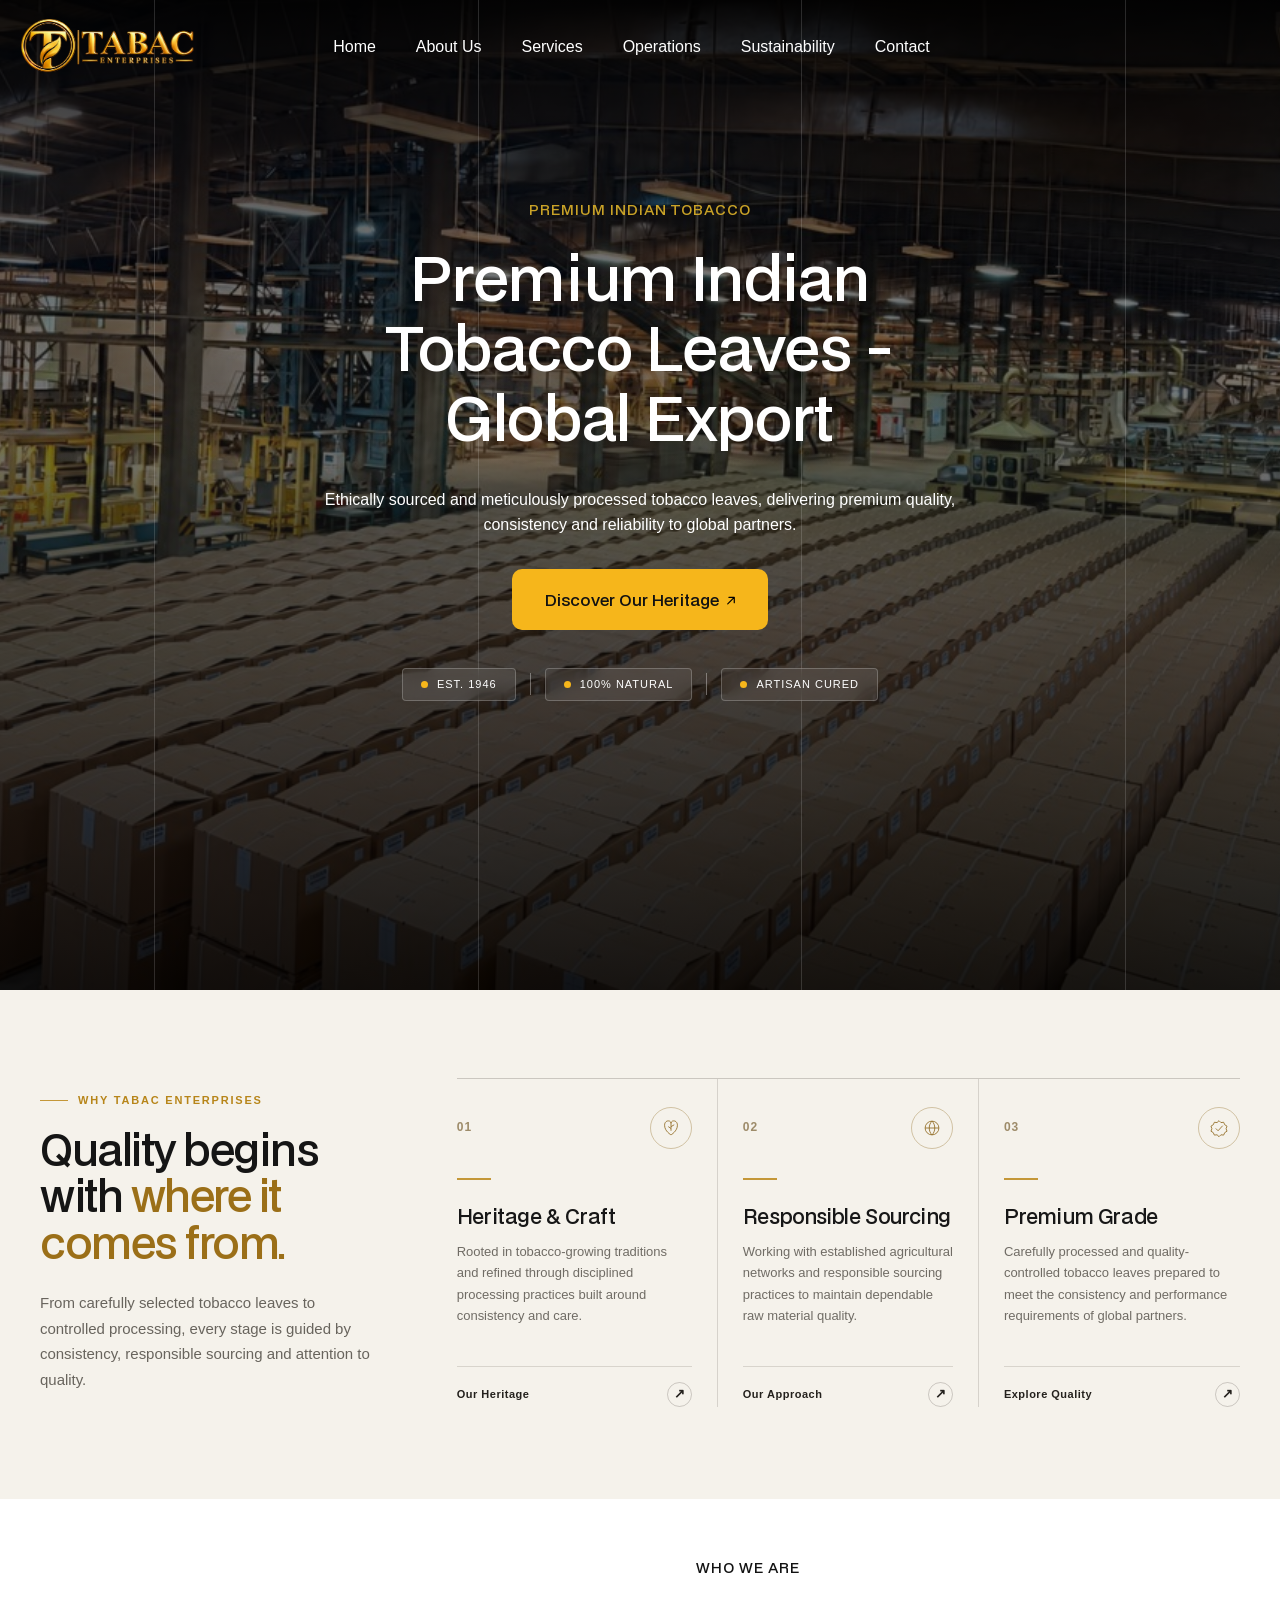
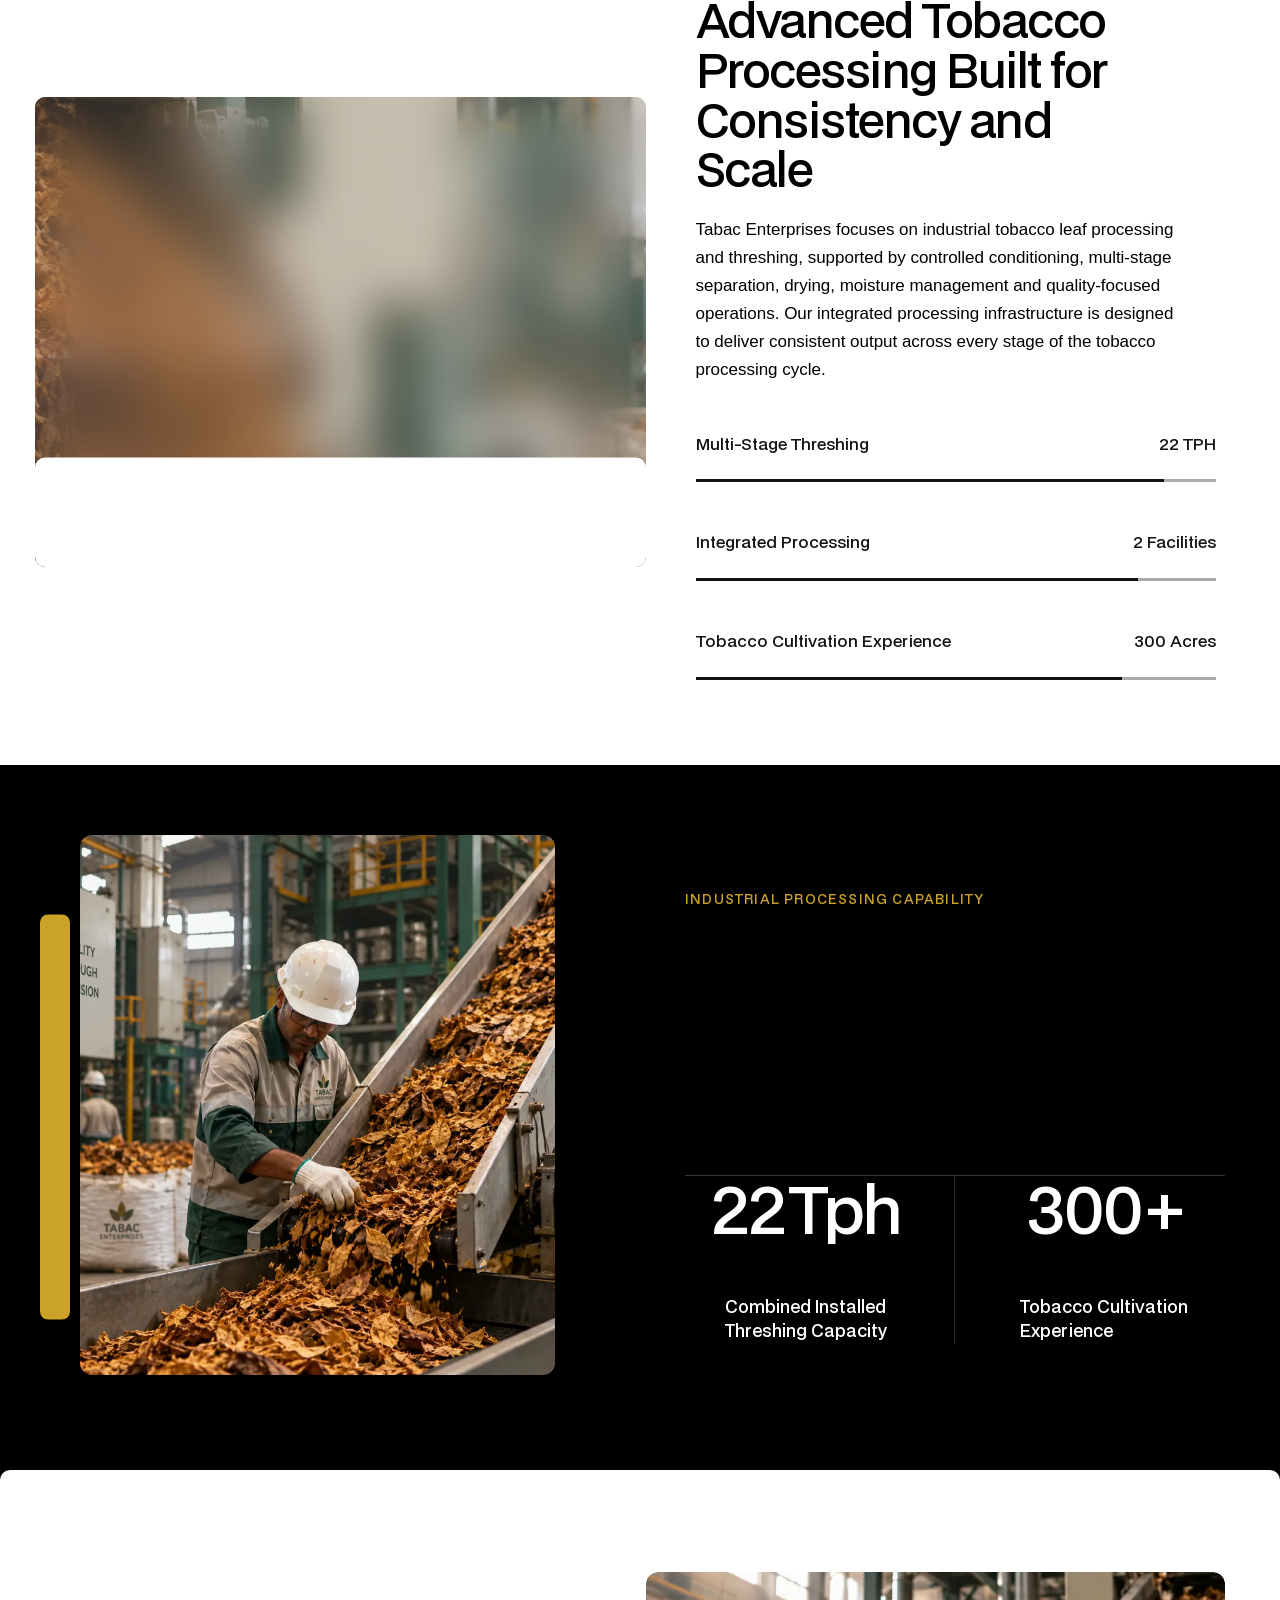
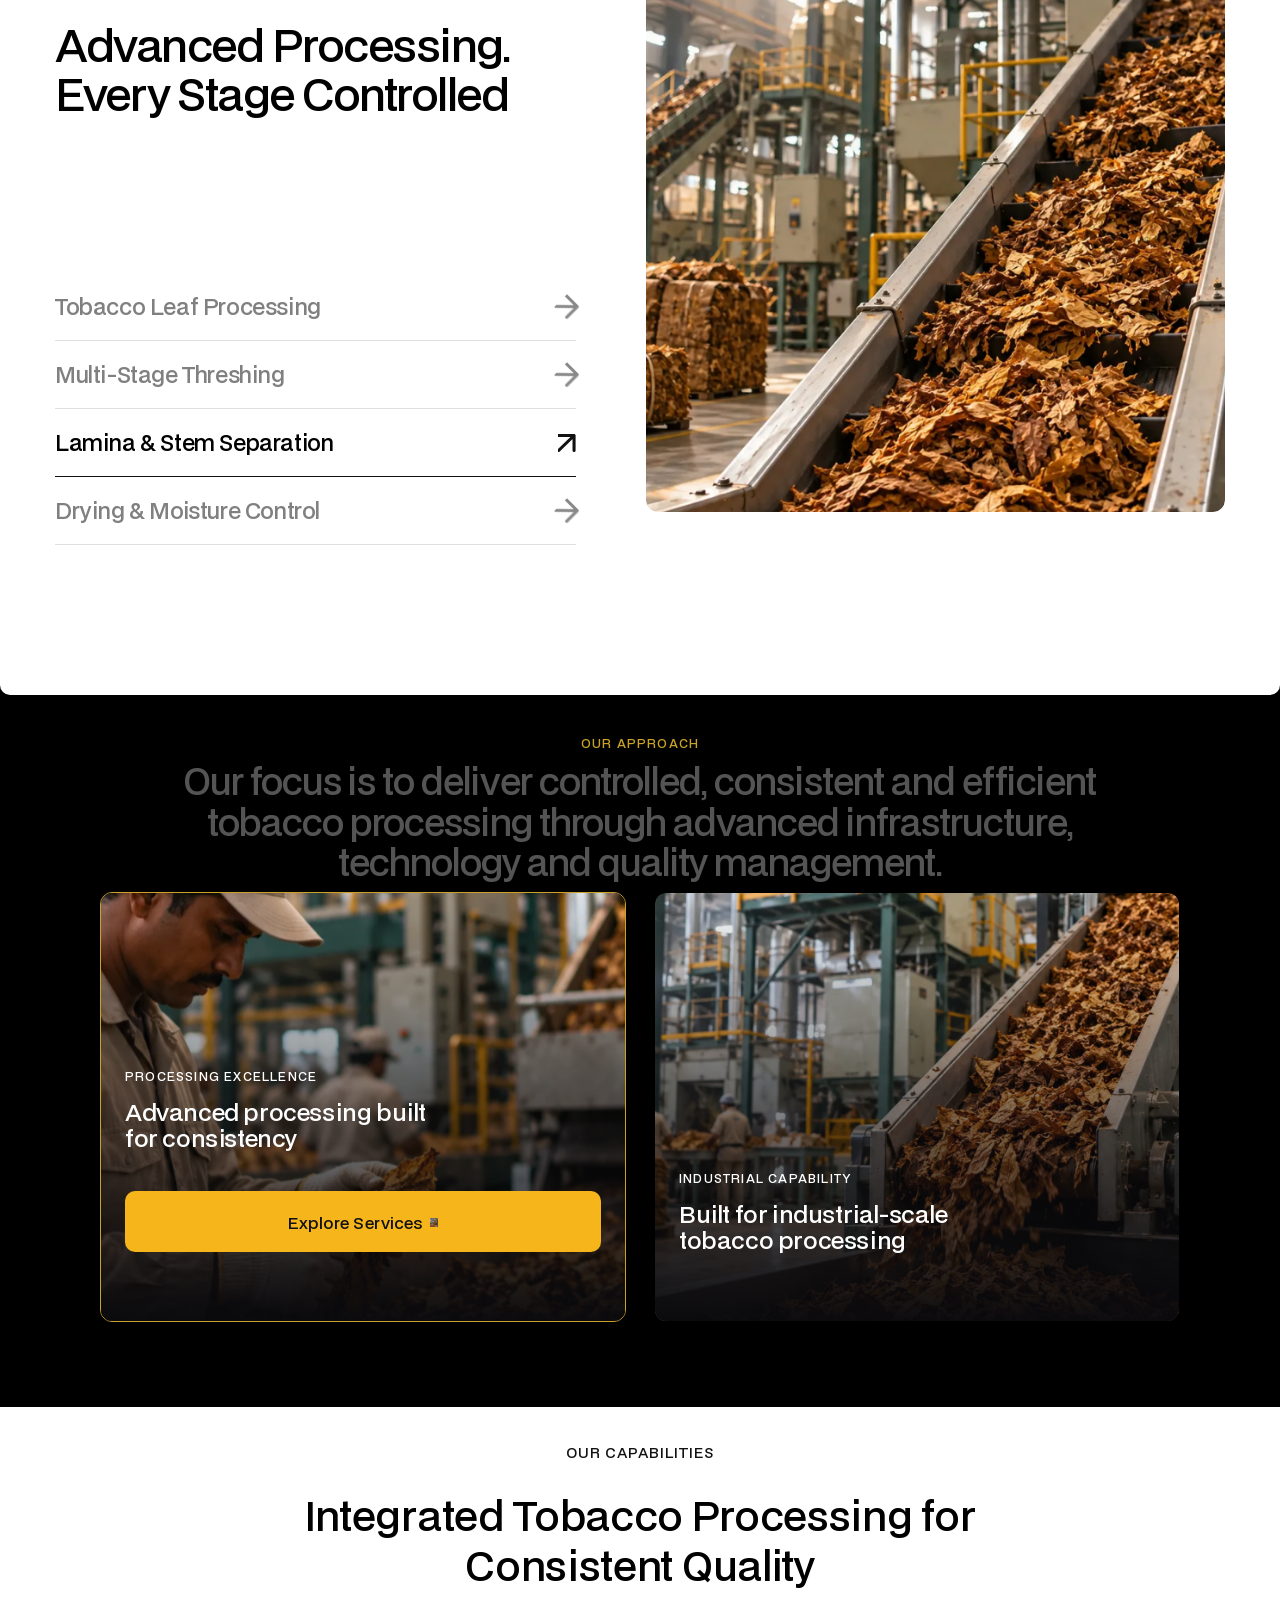
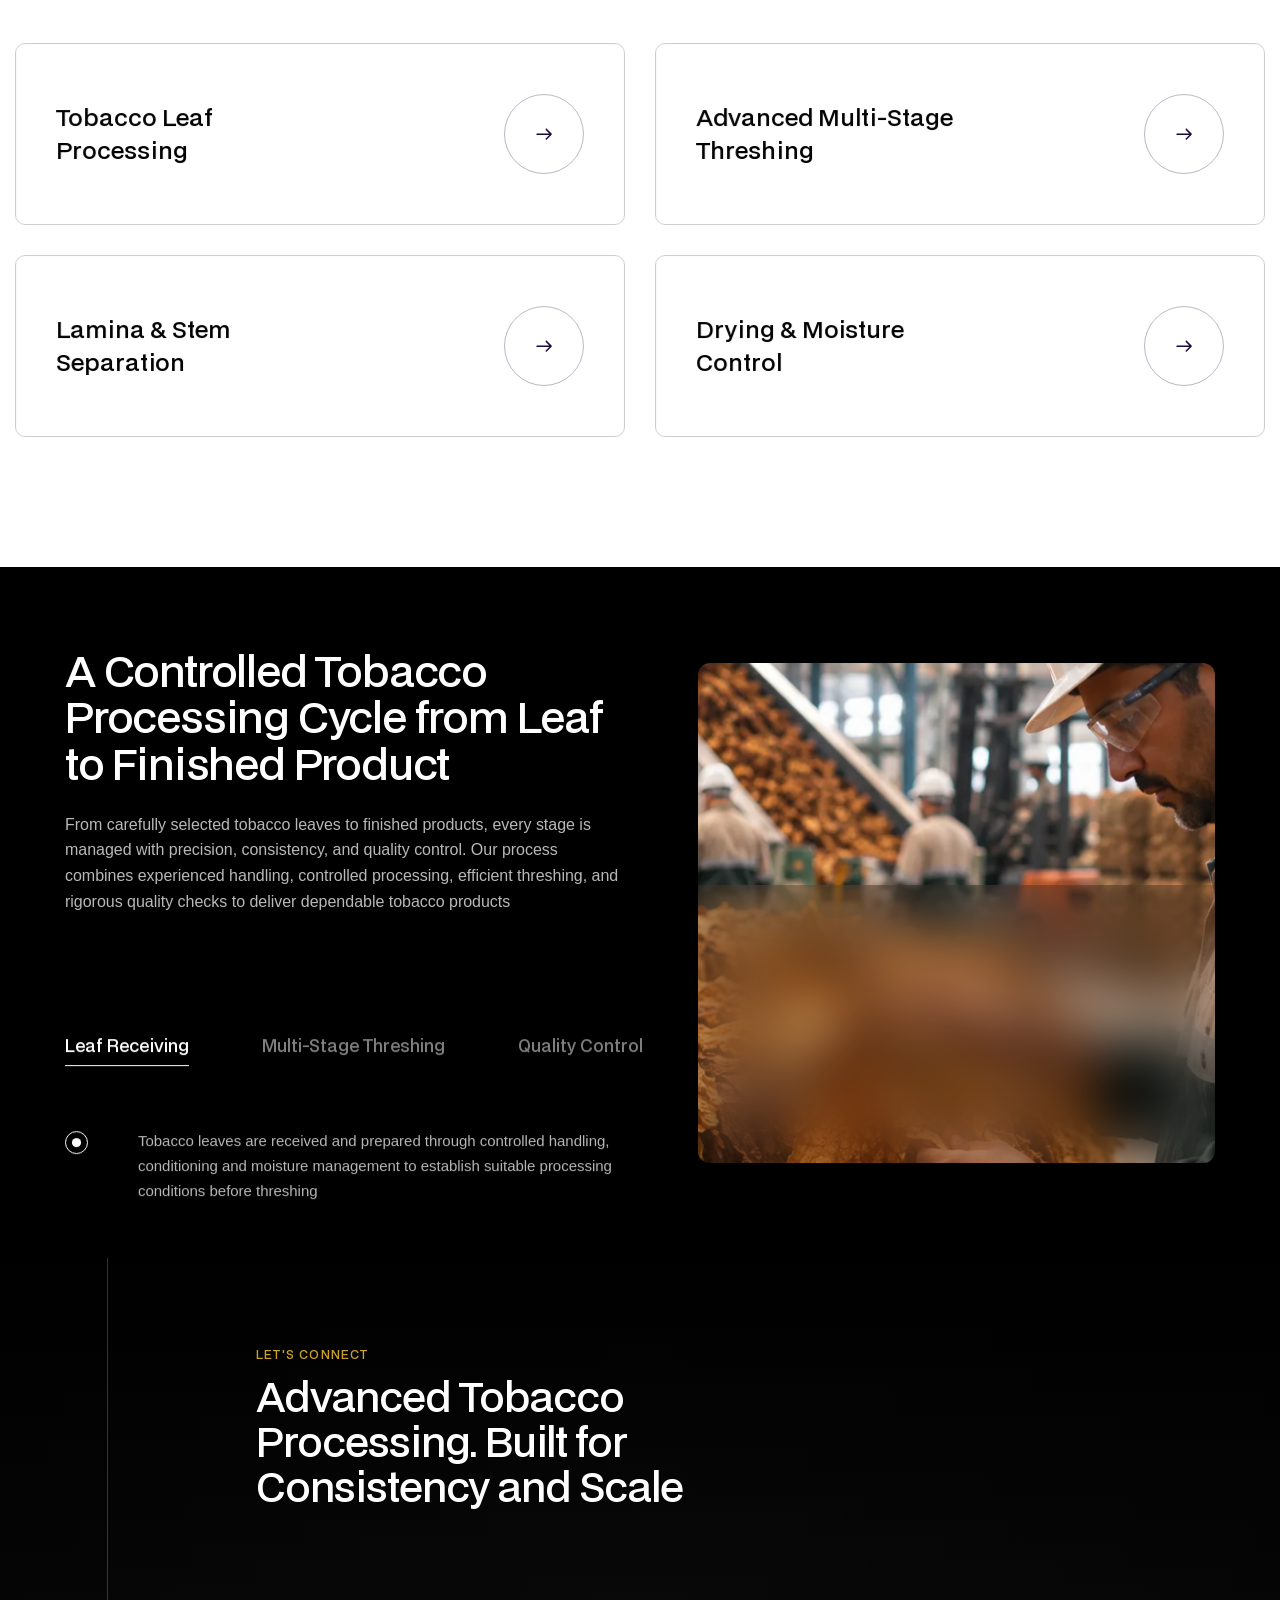
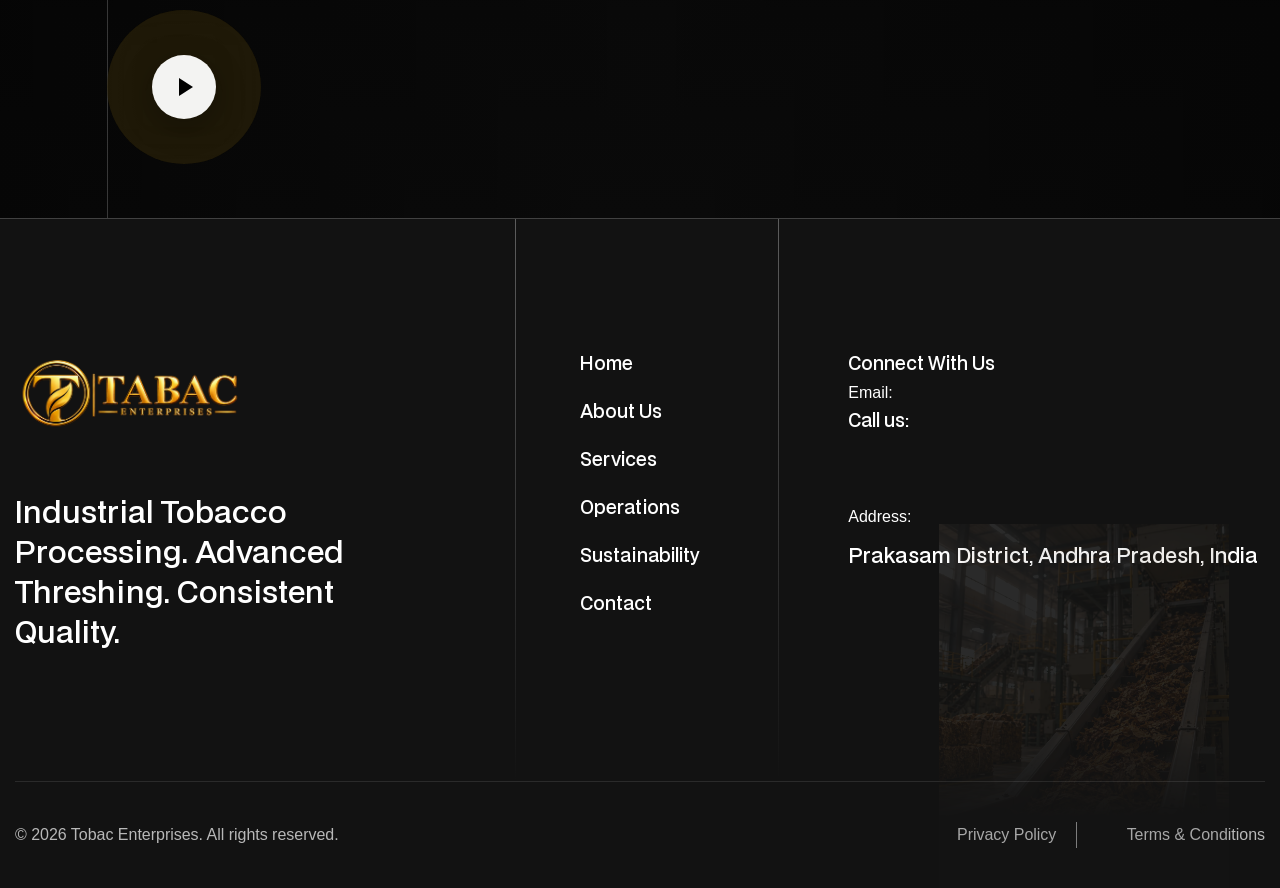
==== commit 1bd79cf1: "dss" ====
--- a/index.html
+++ b/index.html
@@ -4739,7 +4739,7 @@
                             href="javascript:void(0);"
                             class="color-white link-footer-text heading-style-h6"
                         >
-                            YOUR-EMAIL
+                           
                         </a>
                     </div>
 
@@ -4750,7 +4750,7 @@
                             href="javascript:void(0);"
                             class="color-white link-footer-text heading-style-h6"
                         >
-                            YOUR PHONE
+                            
                         </a>
                     </div>
 
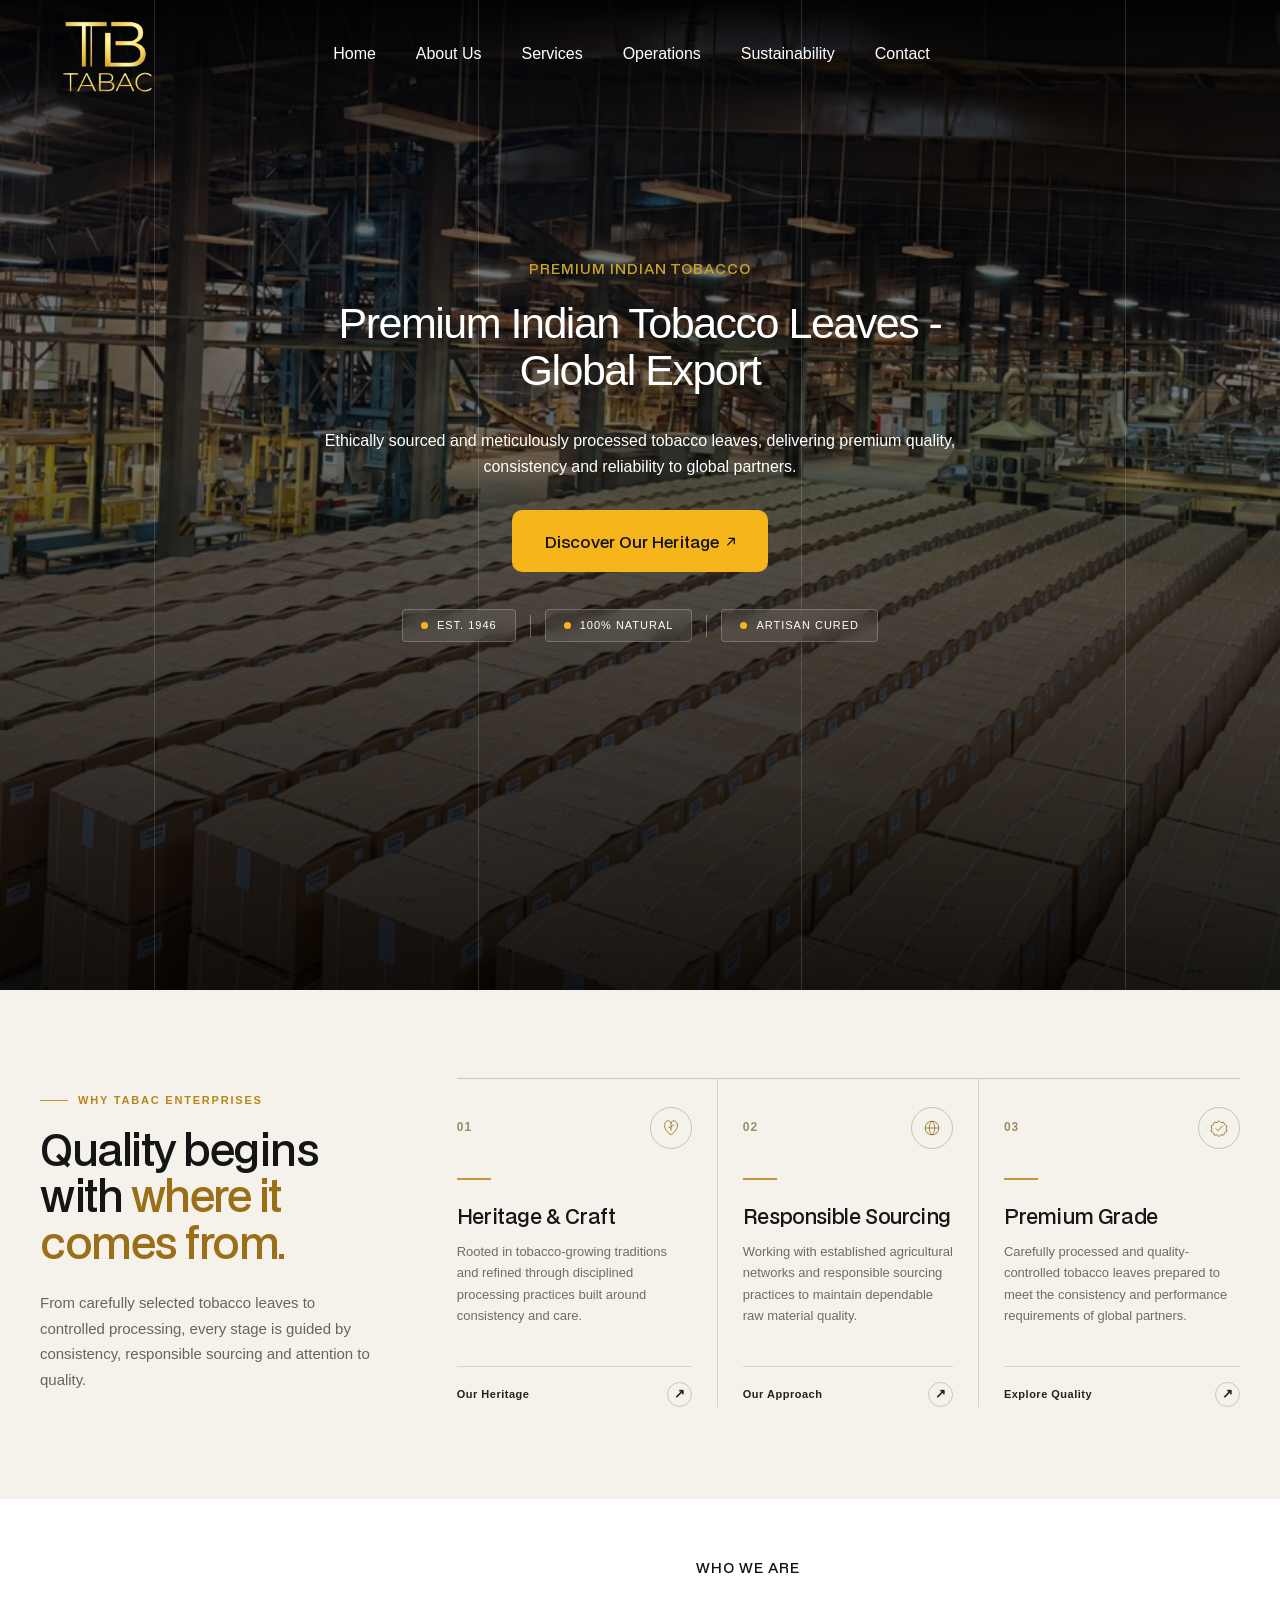
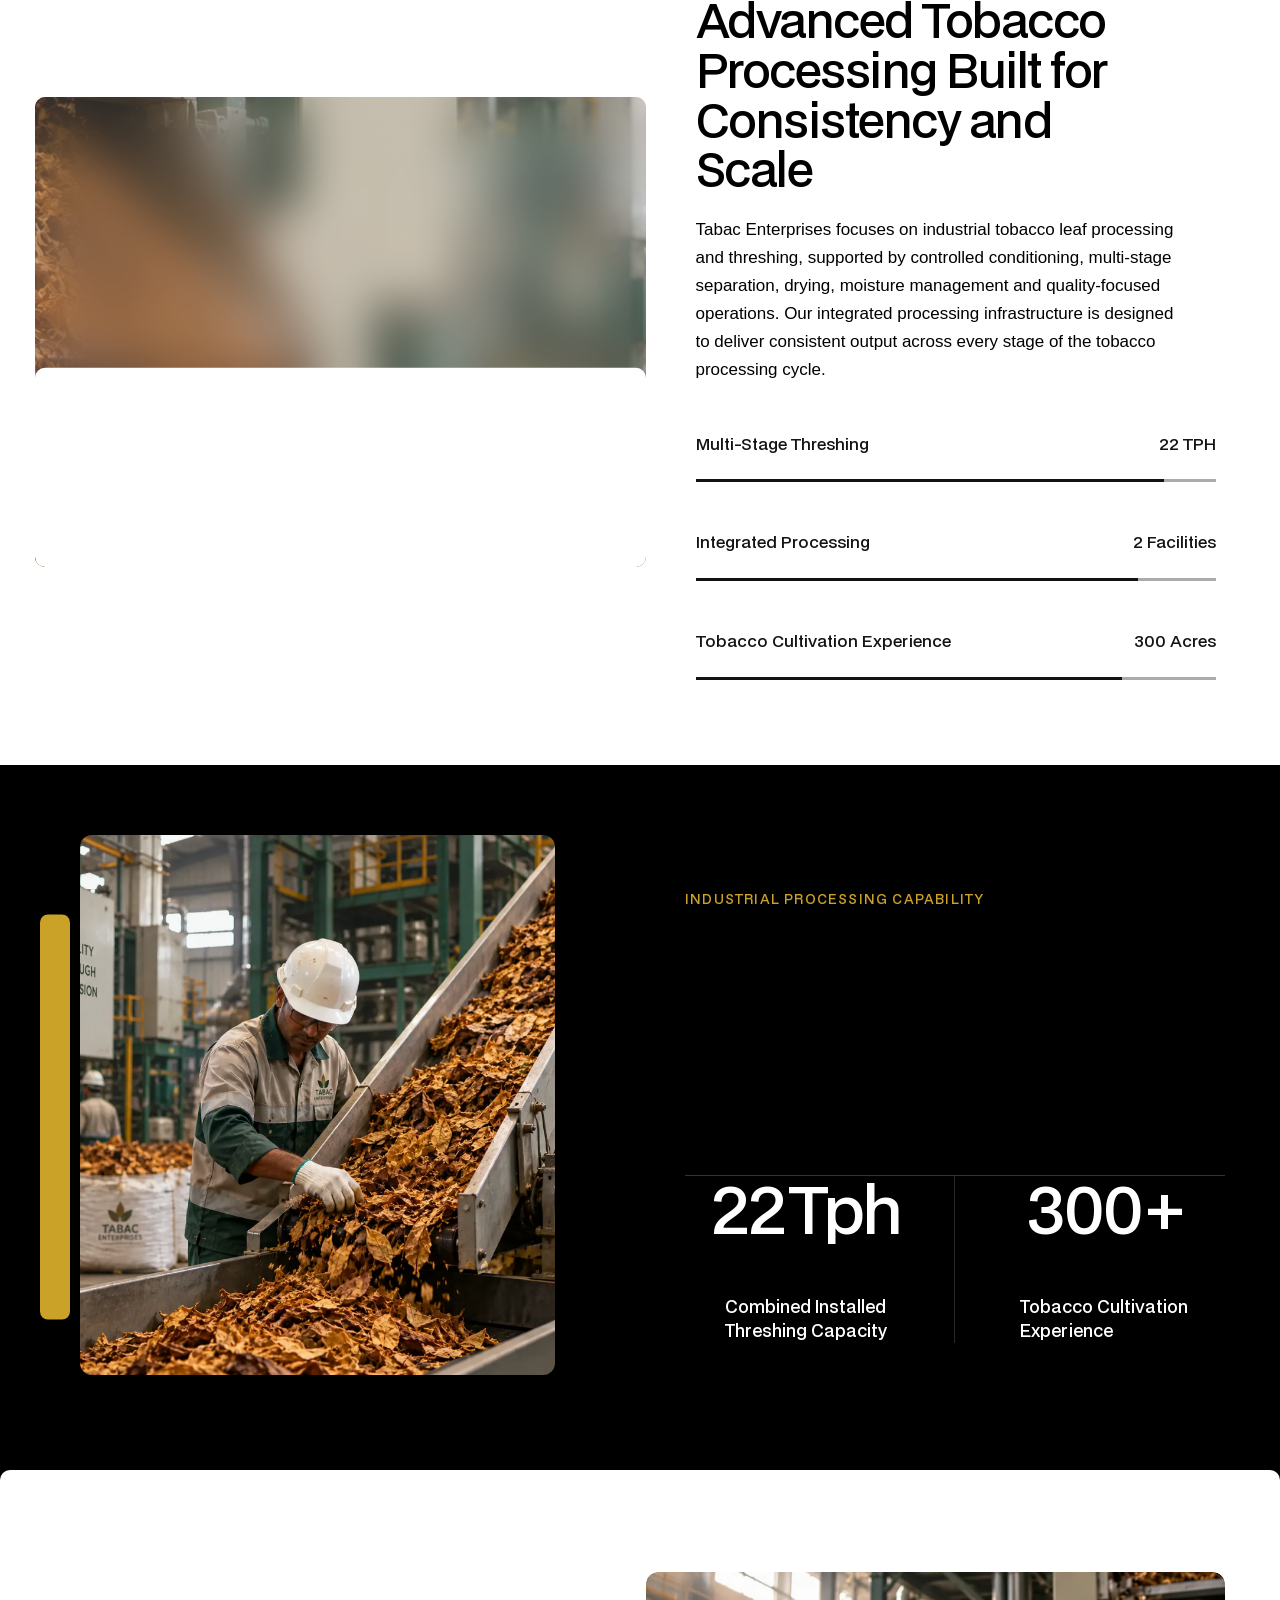
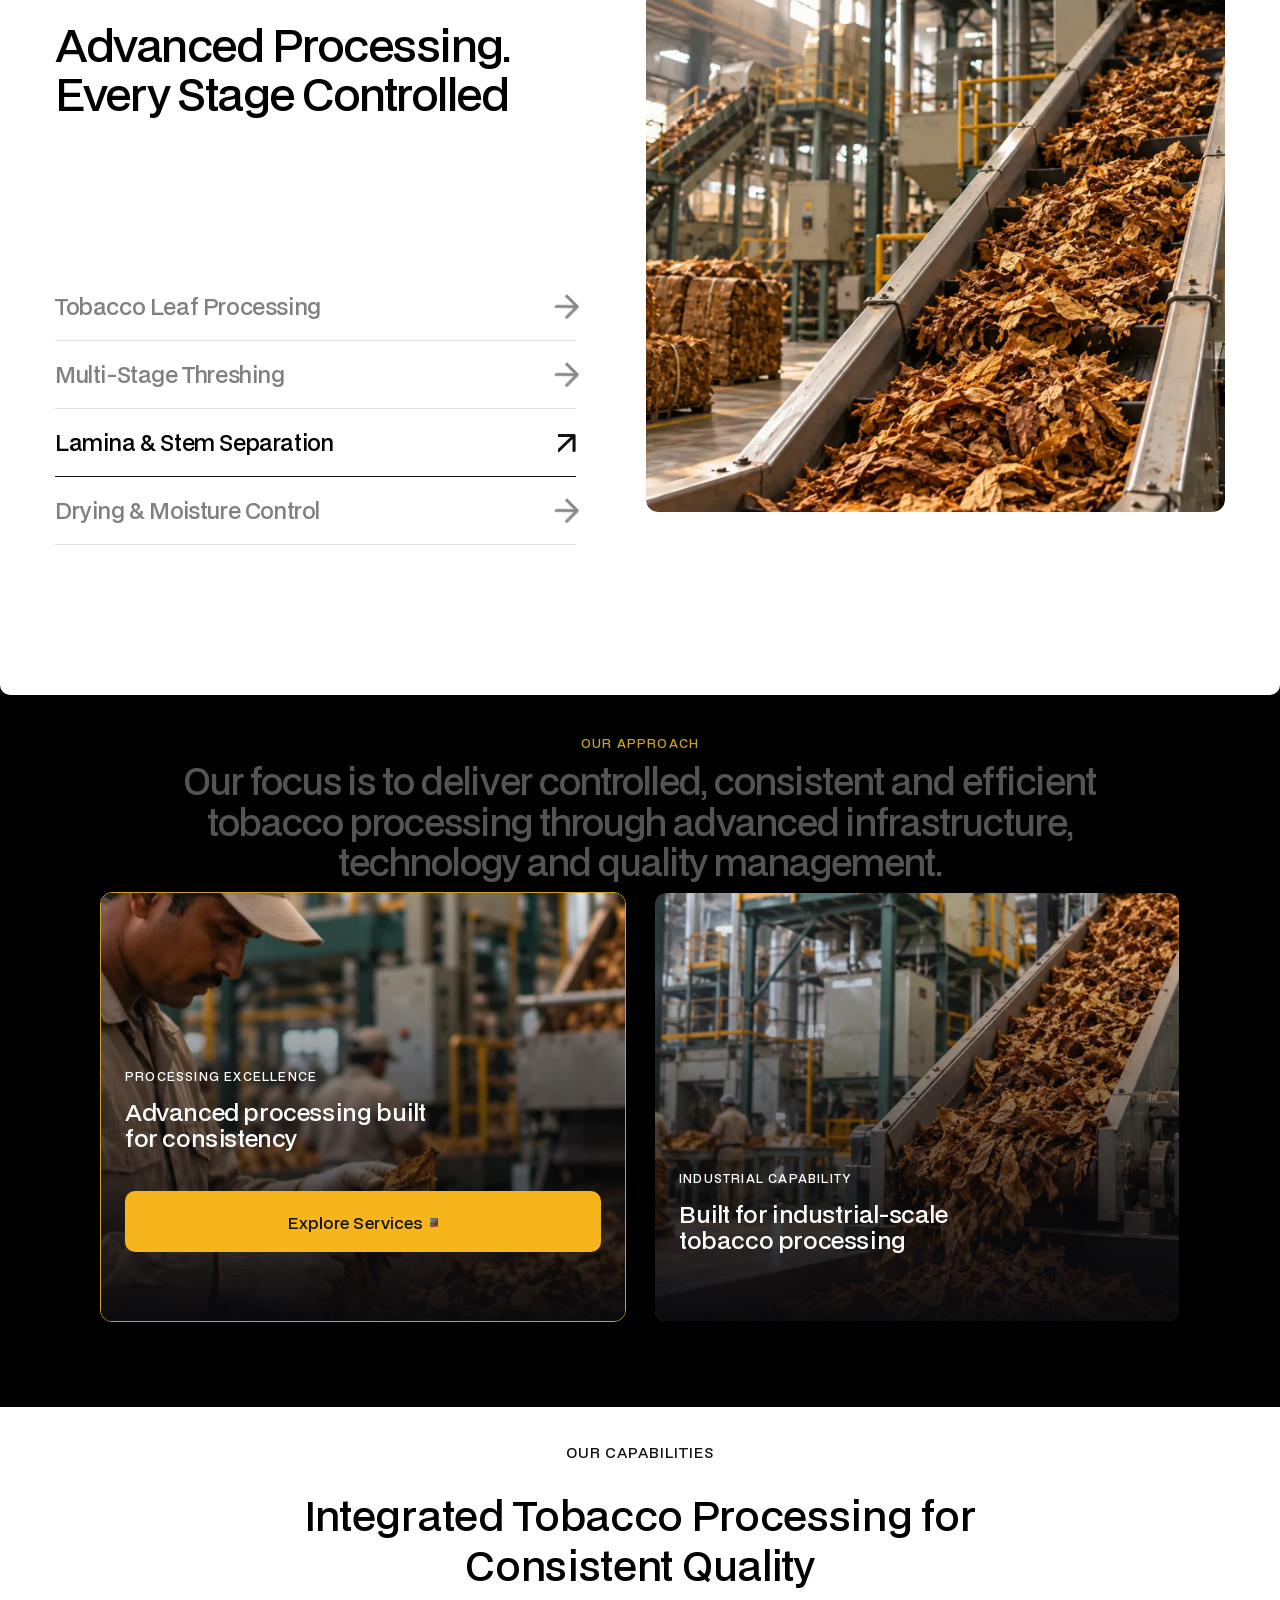
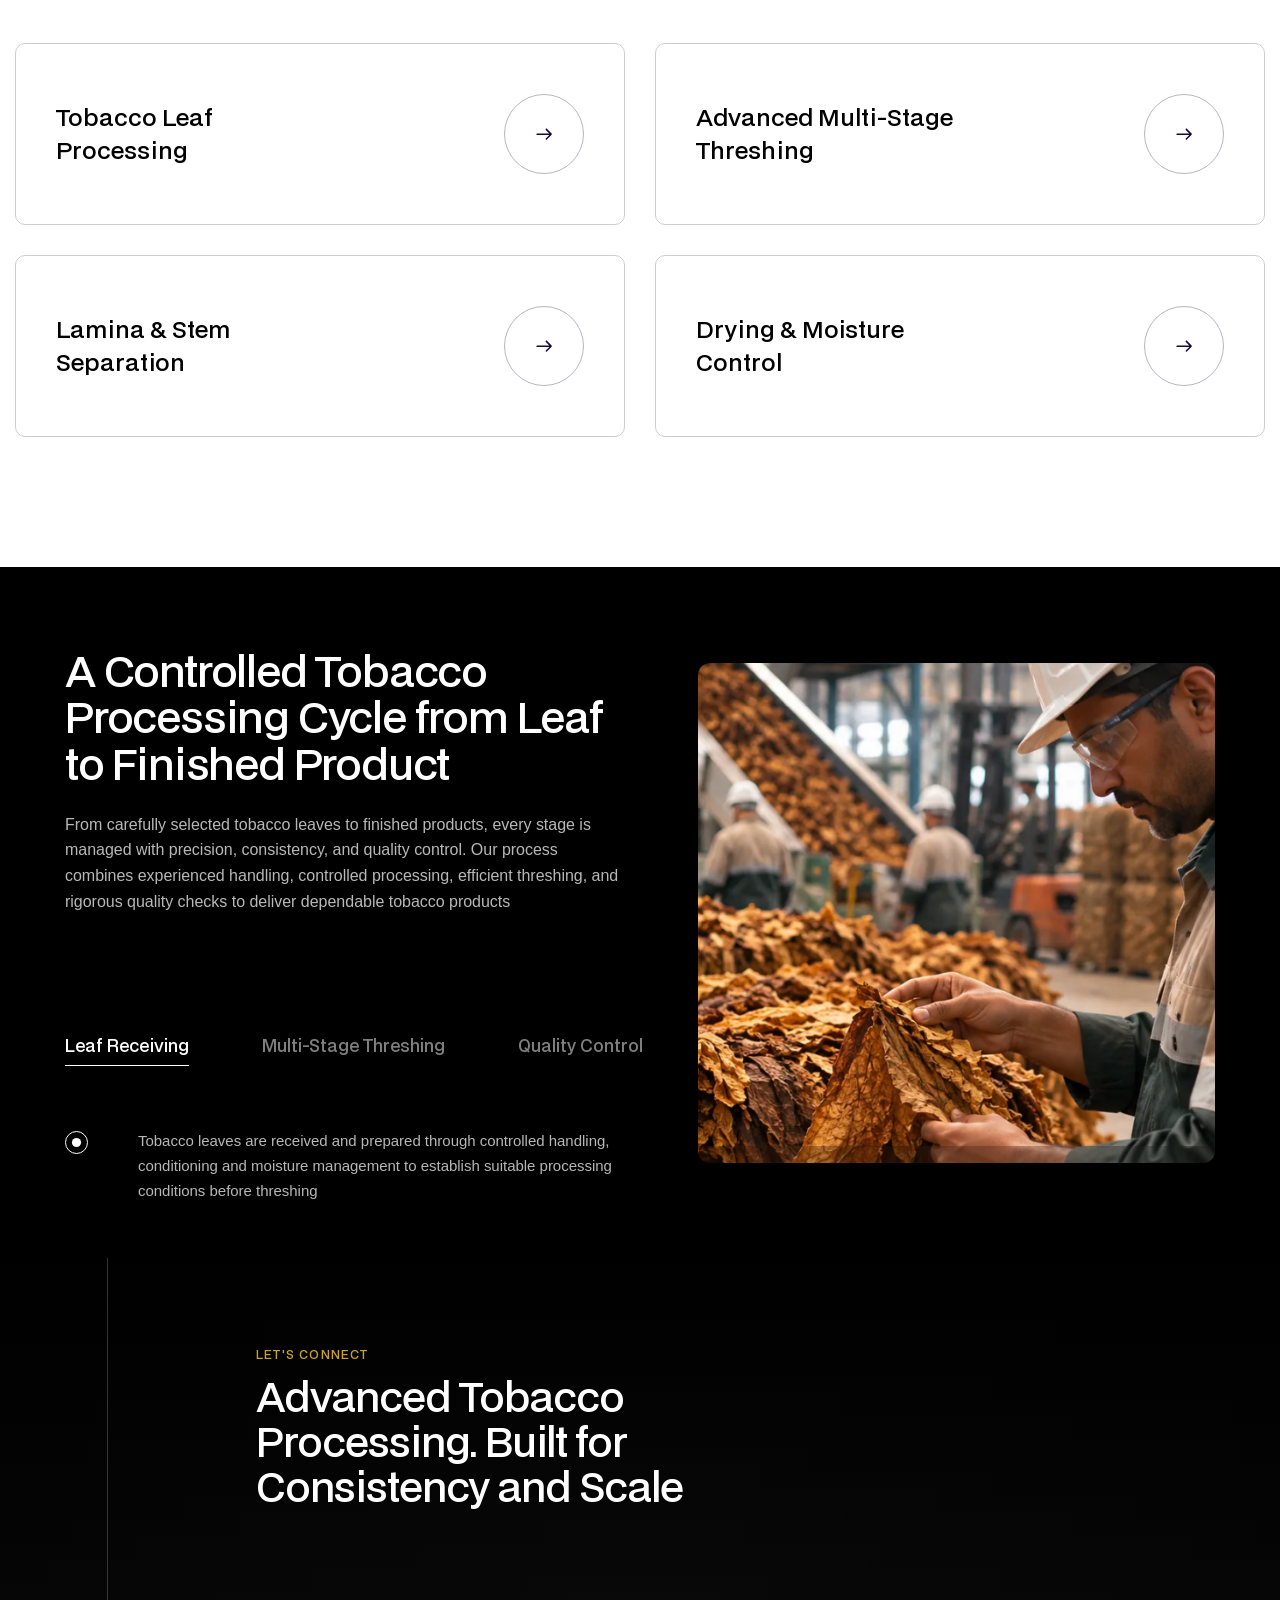
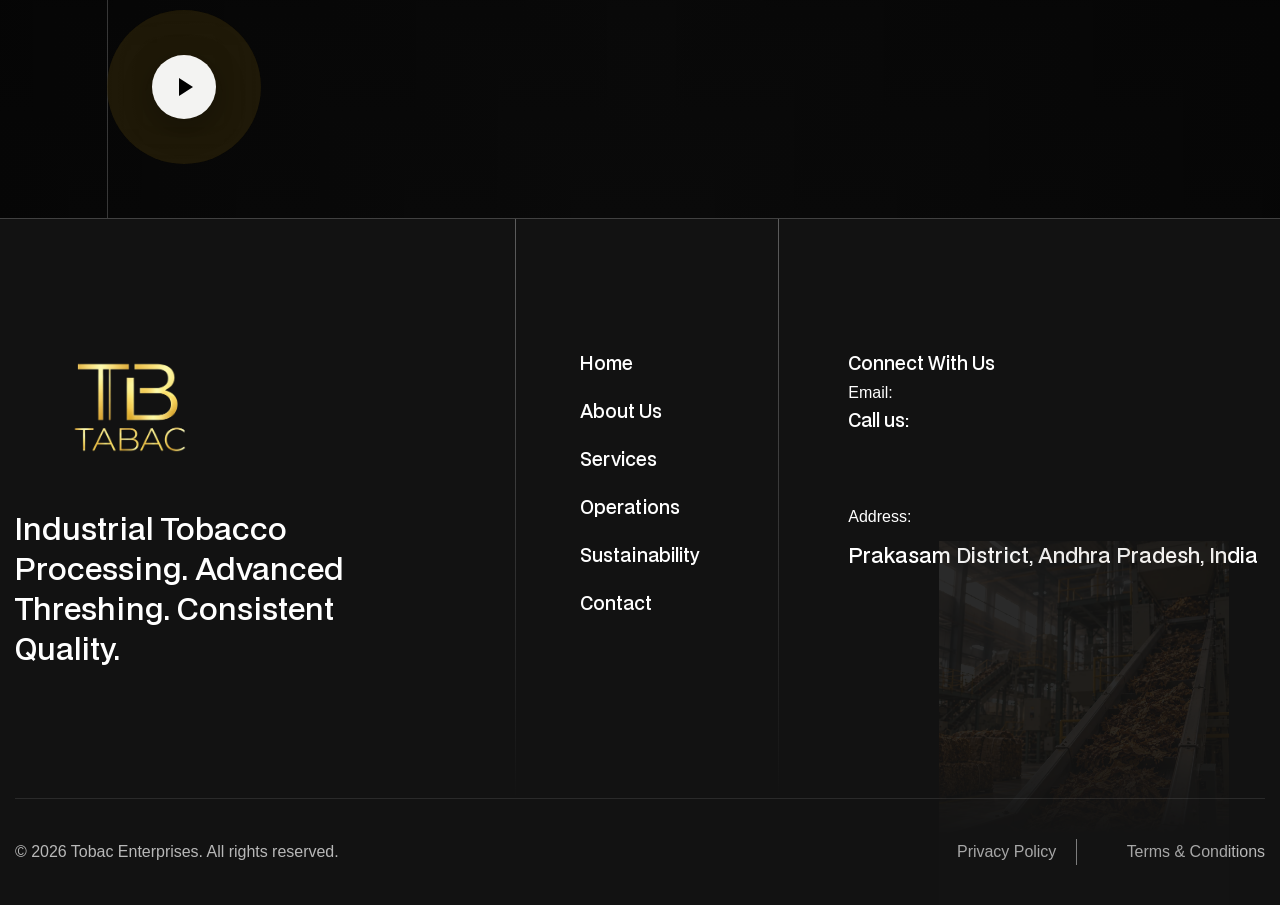
==== commit 70a10847: "Implement code changes to enhance functionality and improve performance" ====
--- a/index.html
+++ b/index.html
@@ -349,6 +349,60 @@
     }
 </style>
 <style>
+
+    /* =========================================================
+   HERO HEADING — MATCH "WHY TABAC ENTERPRISES" TYPOGRAPHY
+   ========================================================= */
+
+.home-two-hero-section .hero-three-title-text {
+    font-size: 43px !important;
+    line-height: 1.08 !important;
+    font-weight: 500 !important;
+    letter-spacing: -1.5px !important;
+
+    /* Keep hero heading white */
+    color: #ffffff !important;
+
+    /* Prevent Webflow typography from overriding it */
+    font-family: inherit !important;
+
+    max-width: 700px !important;
+    margin-left: auto !important;
+    margin-right: auto !important;
+}
+
+
+/* Tablet */
+@media (max-width: 991px) {
+    .home-two-hero-section .hero-three-title-text {
+        font-size: 38px !important;
+        line-height: 1.1 !important;
+        letter-spacing: -1.2px !important;
+        max-width: 650px !important;
+    }
+}
+
+
+/* Mobile */
+@media (max-width: 767px) {
+    .home-two-hero-section .hero-three-title-text {
+        font-size: 32px !important;
+        line-height: 1.1 !important;
+        letter-spacing: -0.8px !important;
+        max-width: 100% !important;
+    }
+}
+
+
+/* Small mobile */
+@media (max-width: 479px) {
+    .home-two-hero-section .hero-three-title-text {
+        font-size: 28px !important;
+        line-height: 1.12 !important;
+        letter-spacing: -0.6px !important;
+    }
+}
+
 /* =========================================================
    Tabac ENTERPRISES
    INDUSTRIAL PROCESSING CAPABILITY
@@ -2724,7 +2778,7 @@
                 <!-- LOGO -->
                 <a href="javascript:void(0);" class="logo w-nav-brand">
                     <img
-                        src="assets/images/tobaclogo.webp"
+                        src="assets/images/tobaclogo.png"
                         alt="Tobac Enterprises"
                         loading="eager"
                         class="brand tobac-logo"
@@ -2775,14 +2829,14 @@
 
         <div class="hamburger-image-div full-width">
             <img
-                src="assets/images/tobaclogo.webp"
+                src="assets/images/tobaclogo.png"
                 loading="lazy"
                 width="300"
                 height="200"
                 alt="Tobac Enterprises"
                 srcset="
-                    assets/images/tobaclogo.webp 500w,
-                    assets/images/tobaclogo.webp 740w
+                    assets/images/tobaclogo.png 500w,
+                    assets/images/tobaclogo.png 740w
                 "
                 sizes="(max-width: 479px) 100vw, 300px"
                 class="full-width border-radius-10"
@@ -4645,7 +4699,7 @@
                     <a href="javascript:void(0);" class="w-inline-block">
                         <img
                             loading="lazy"
-                            src="assets/images/tobaclogo.webp"
+                            src="assets/images/tobaclogo.png"
                             alt="Tobac Enterprises logo"
                             style="width: 230px;"
                         />
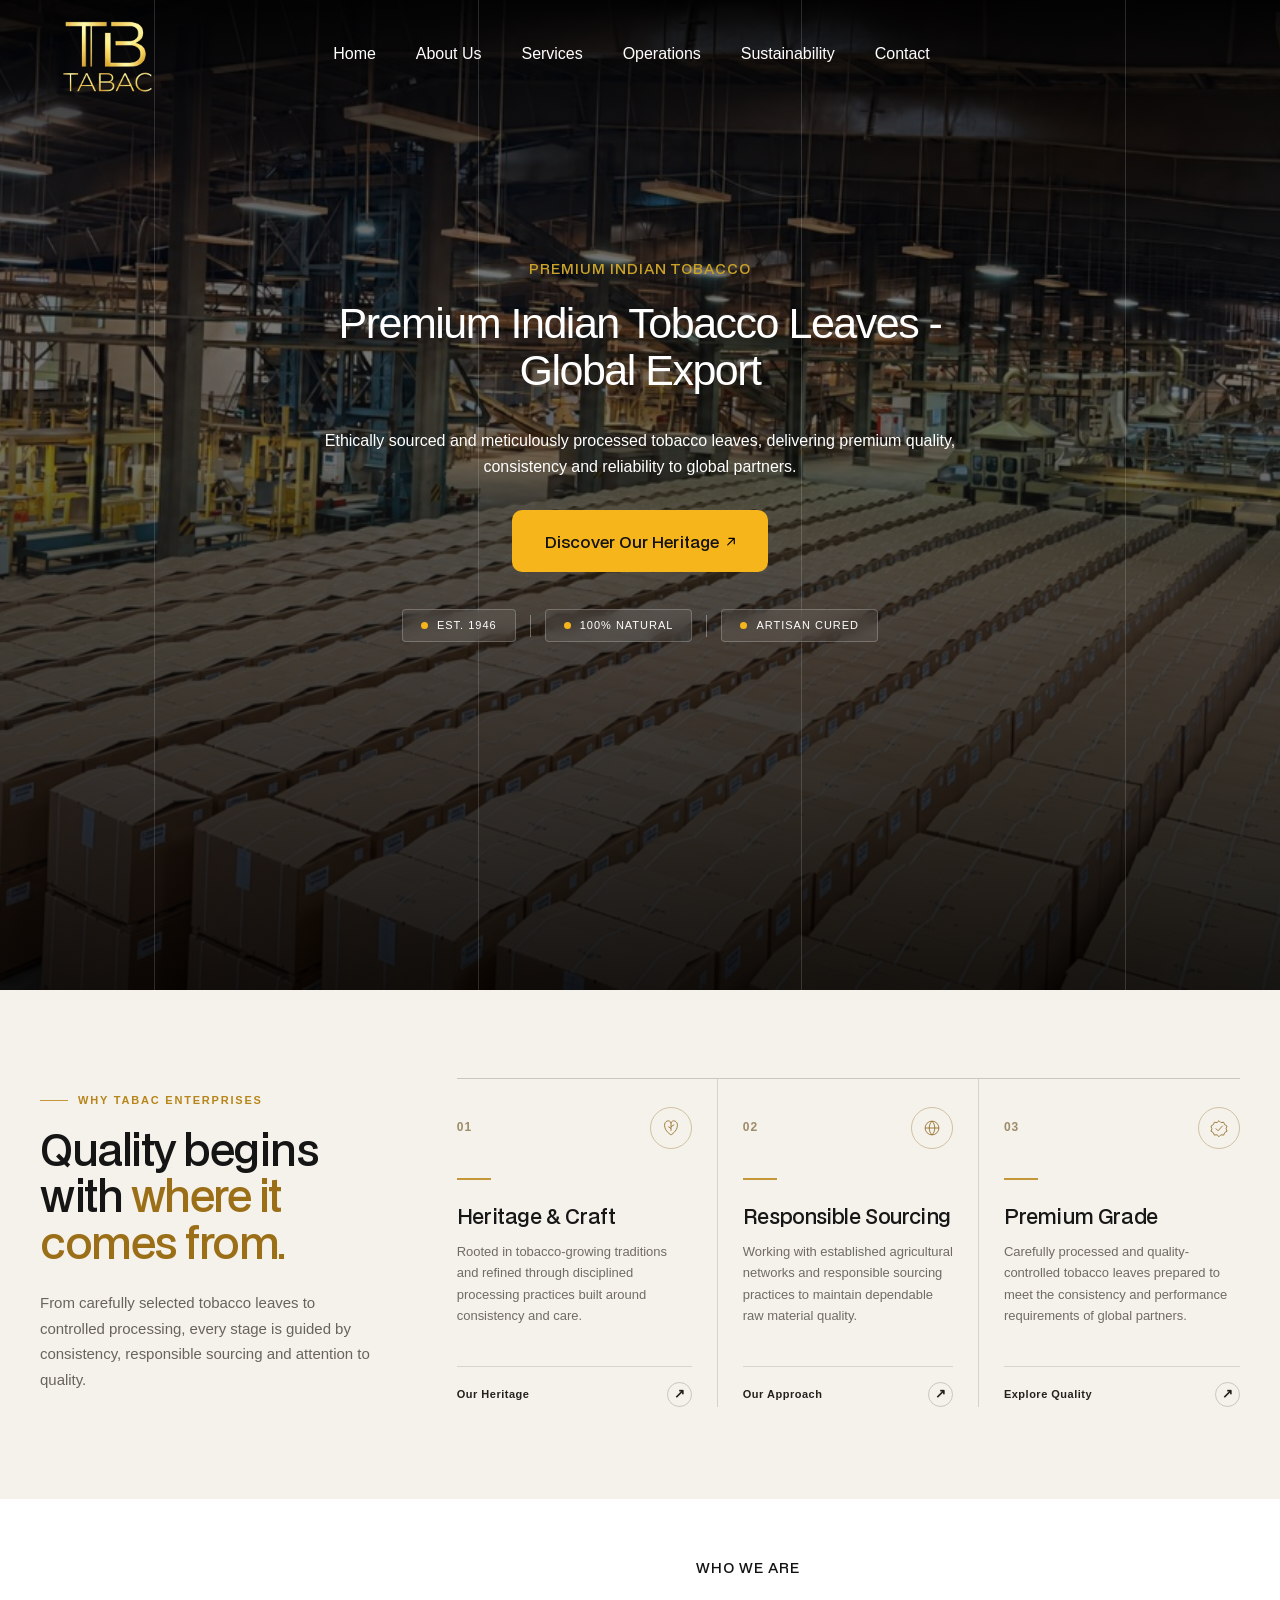
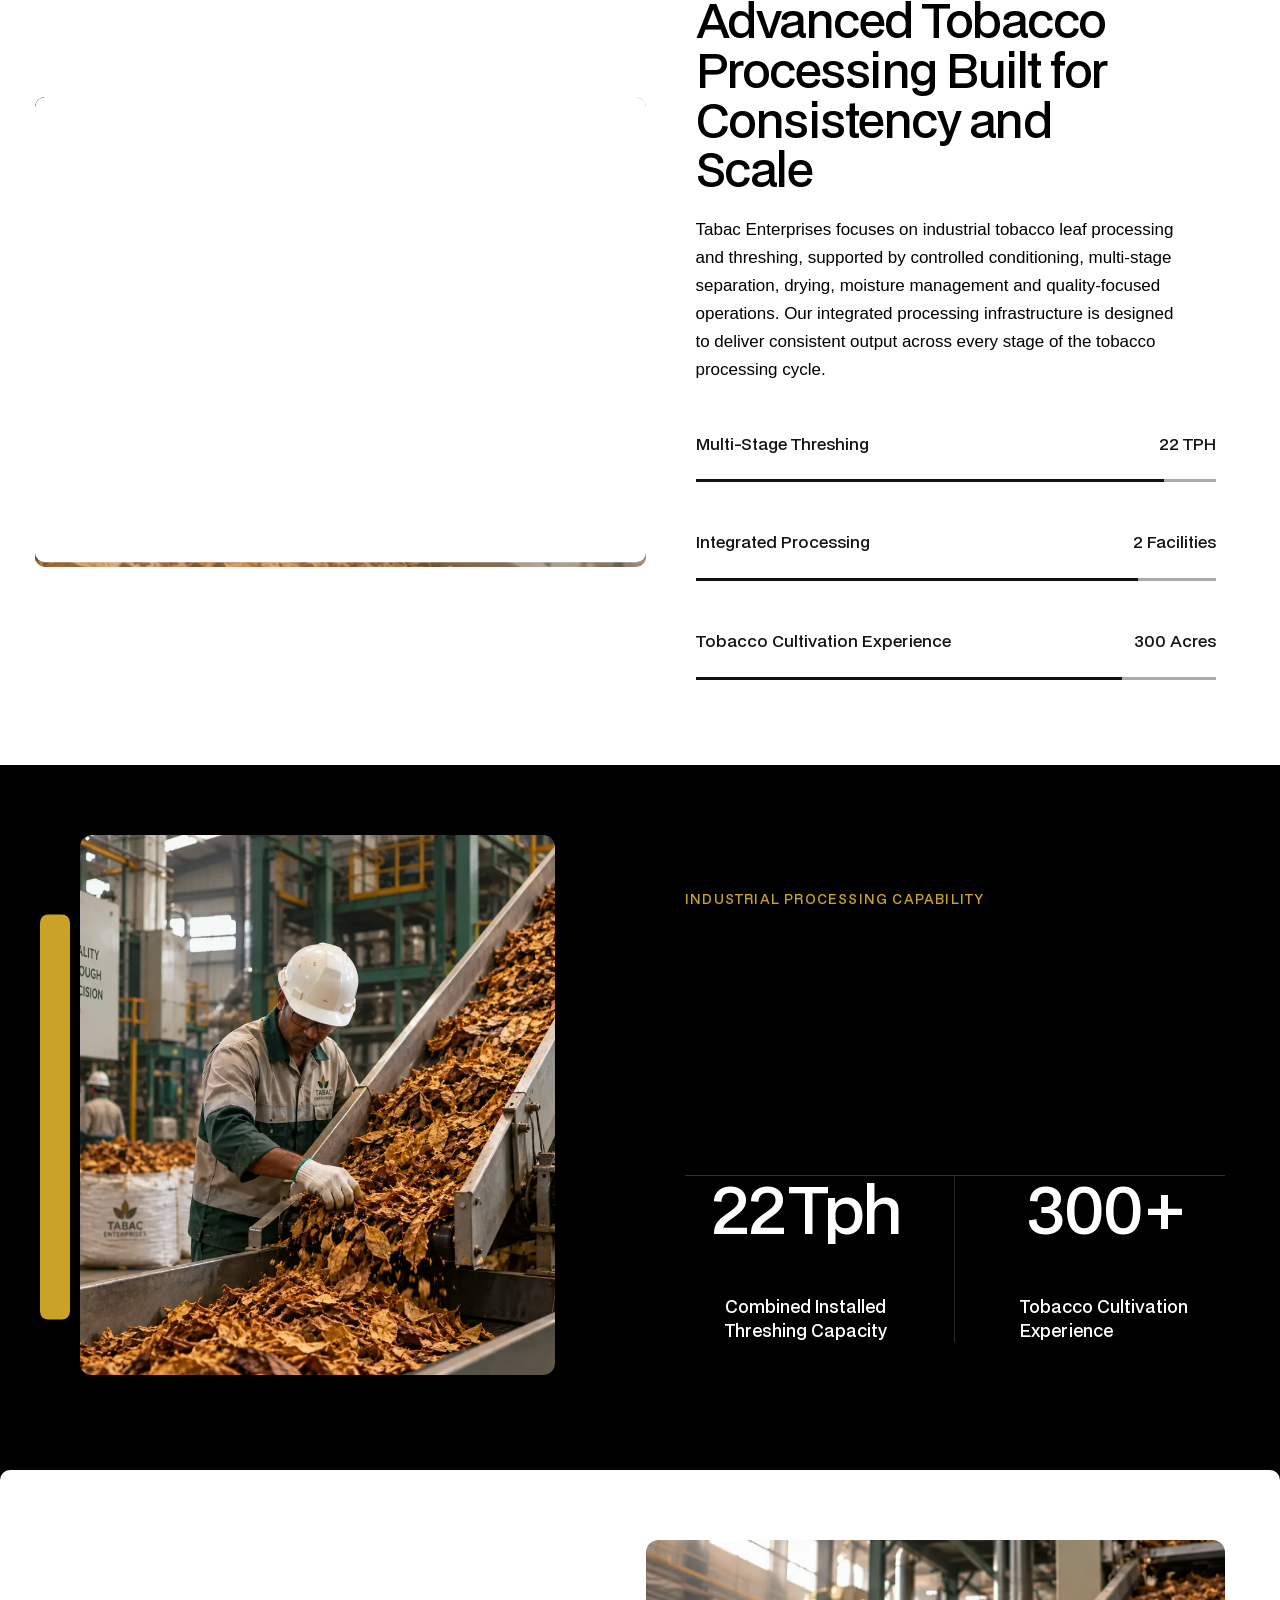
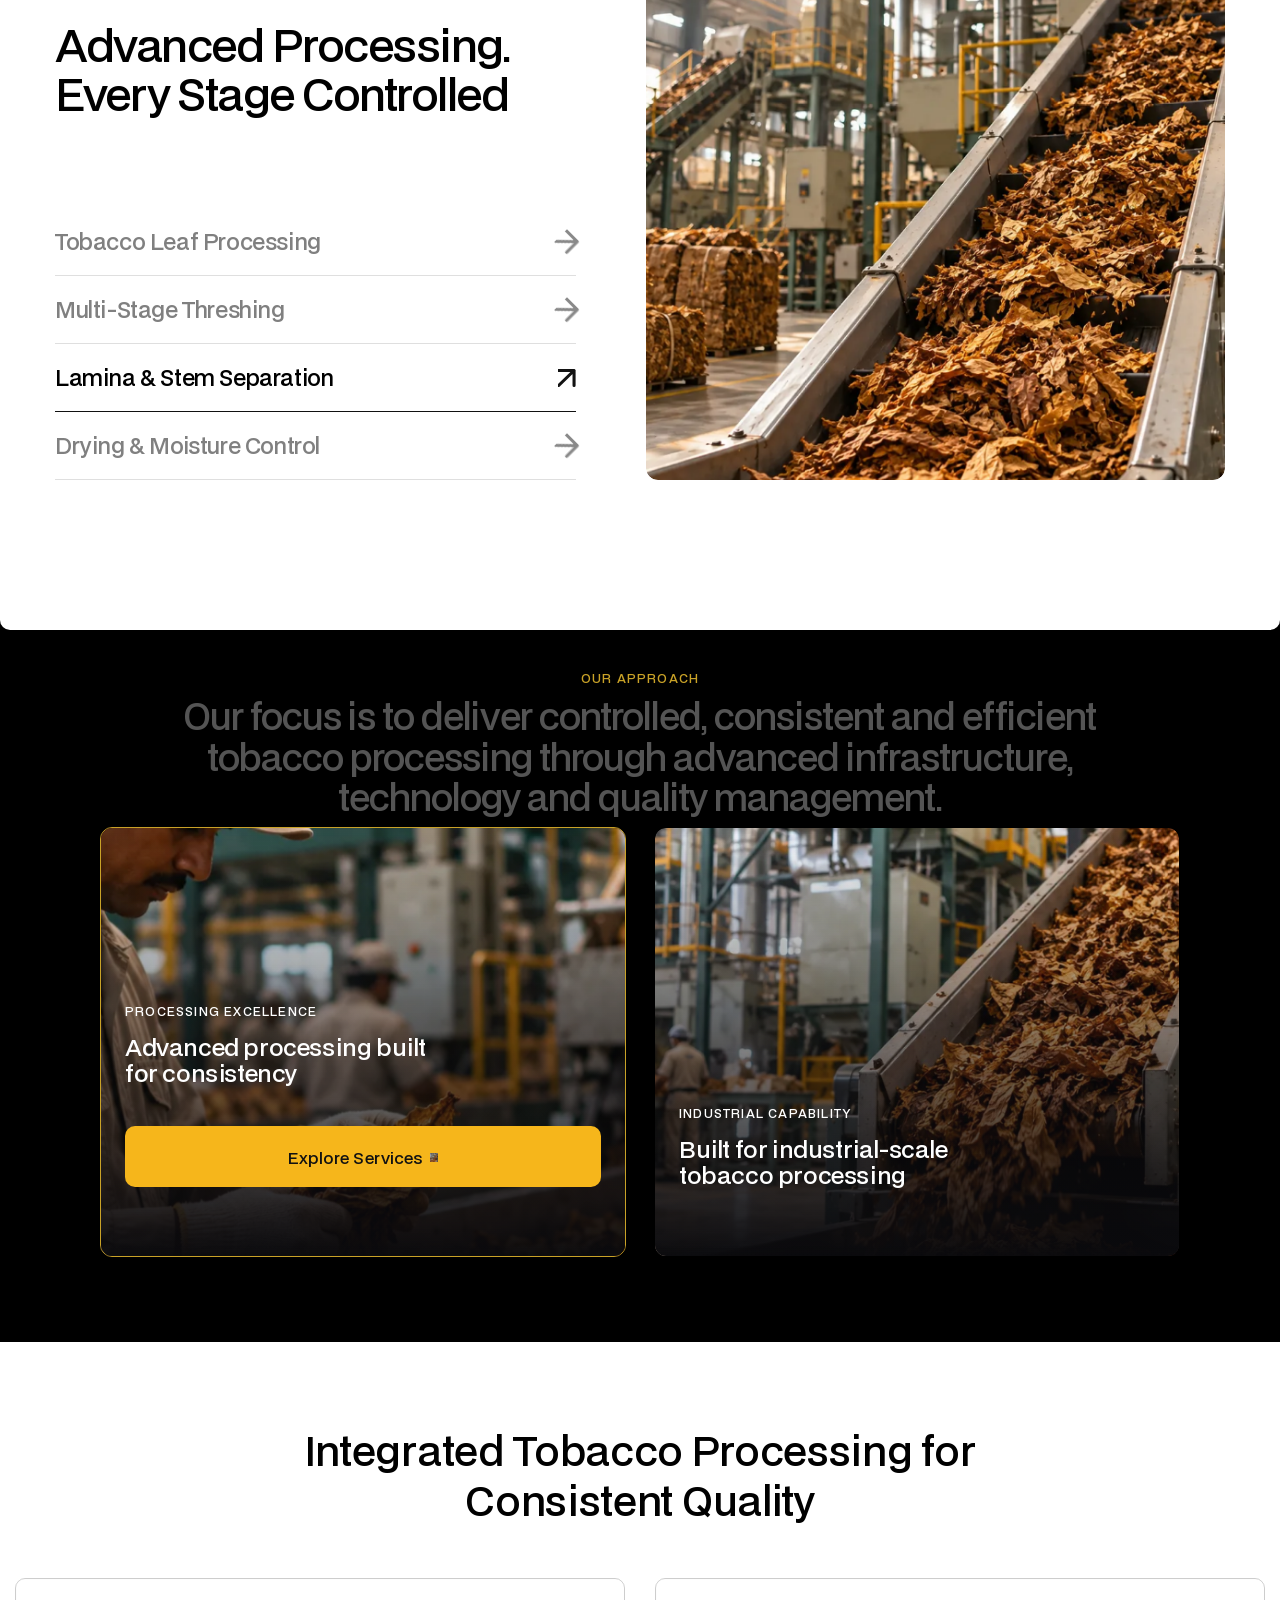
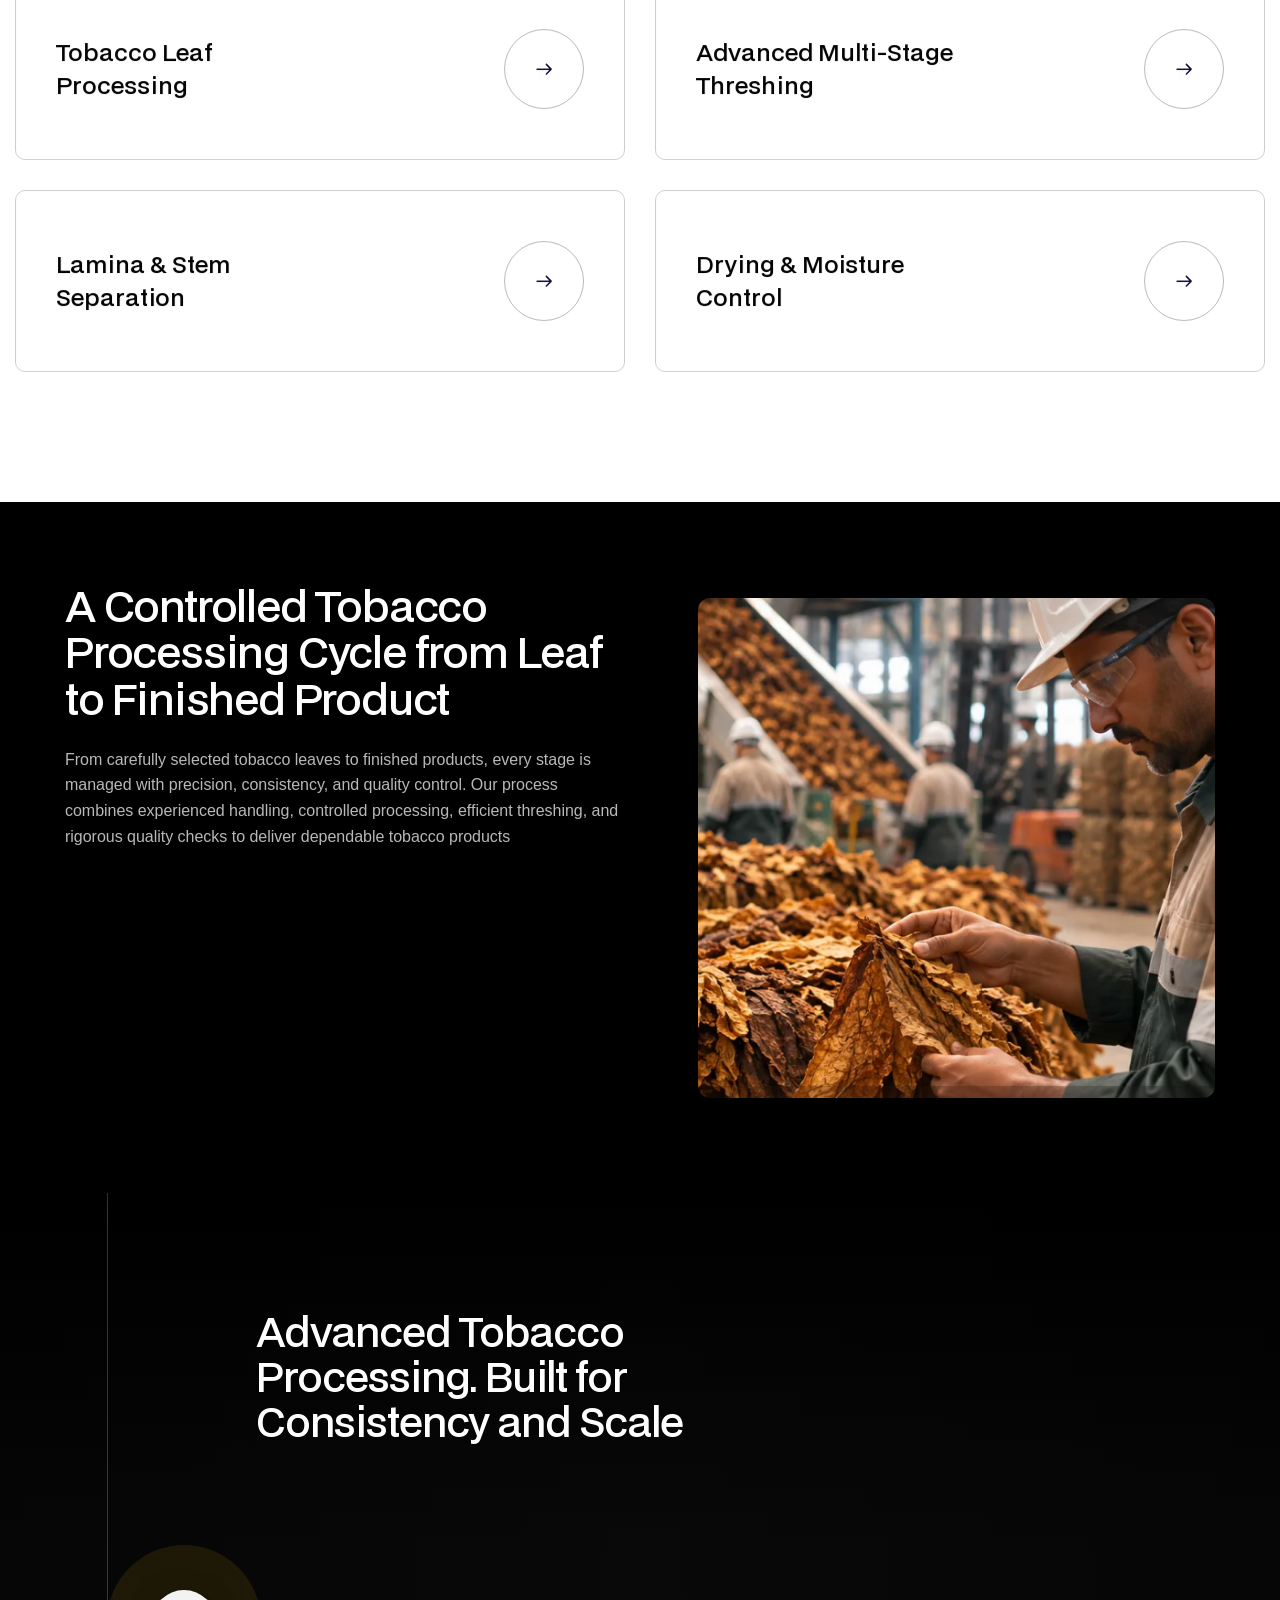
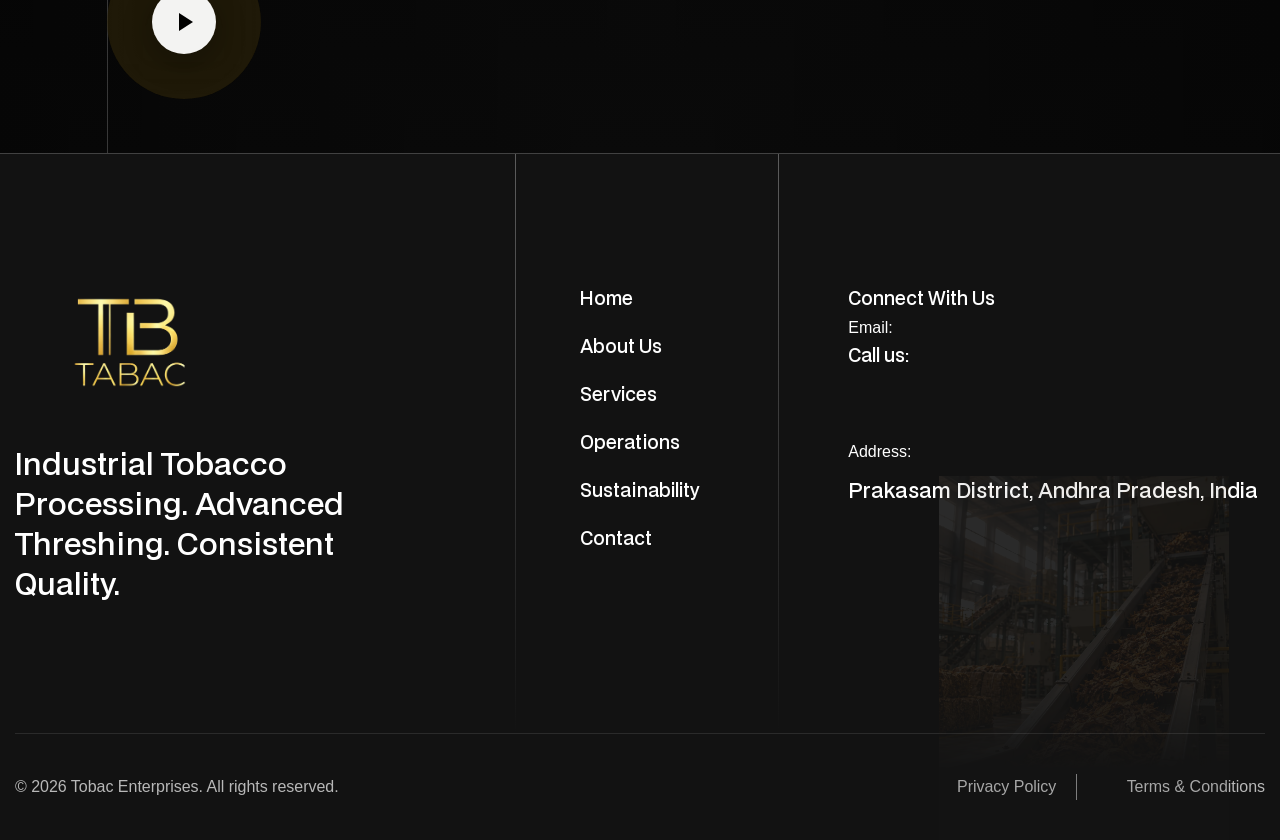
==== commit e0737a3f: "Fix margin issue in feature heading wrapper for better layout control" ====
--- a/index.html
+++ b/index.html
@@ -3845,7 +3845,7 @@
                 <div class="w-layout-blockcontainer container w-container">
                     <div class="feature-wrapper">
                         <div class="feature-left-part">
-                            <div class="overflow-hidden feature-heading-wrapper mobile-text-center">
+                            <div class="overflow-hidden feature-heading-wrapper mobile-text-center" style="margin-bottom: 0px !important;">
                                 <h2 class="no-margin color-black">Advanced Processing. Every Stage Controlled</h2>
                             </div>
                             <div class="feature-card-content">
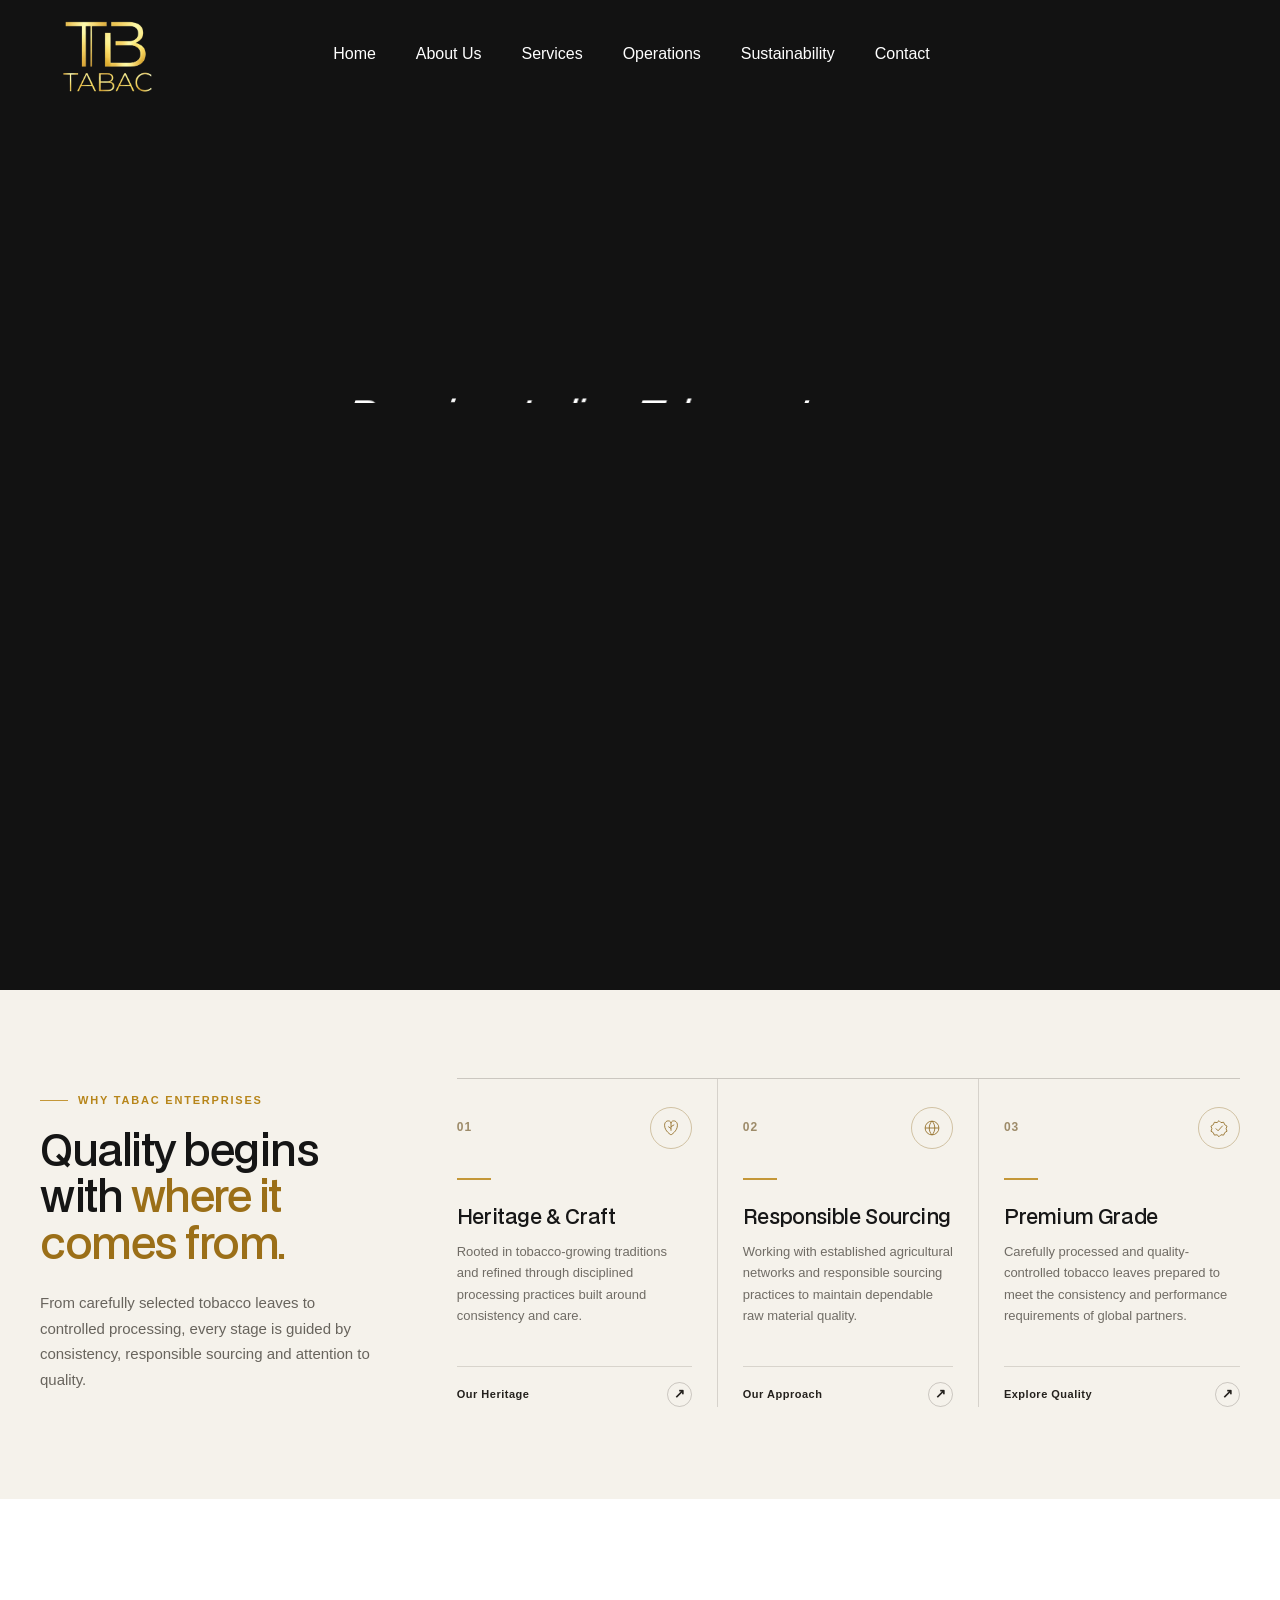
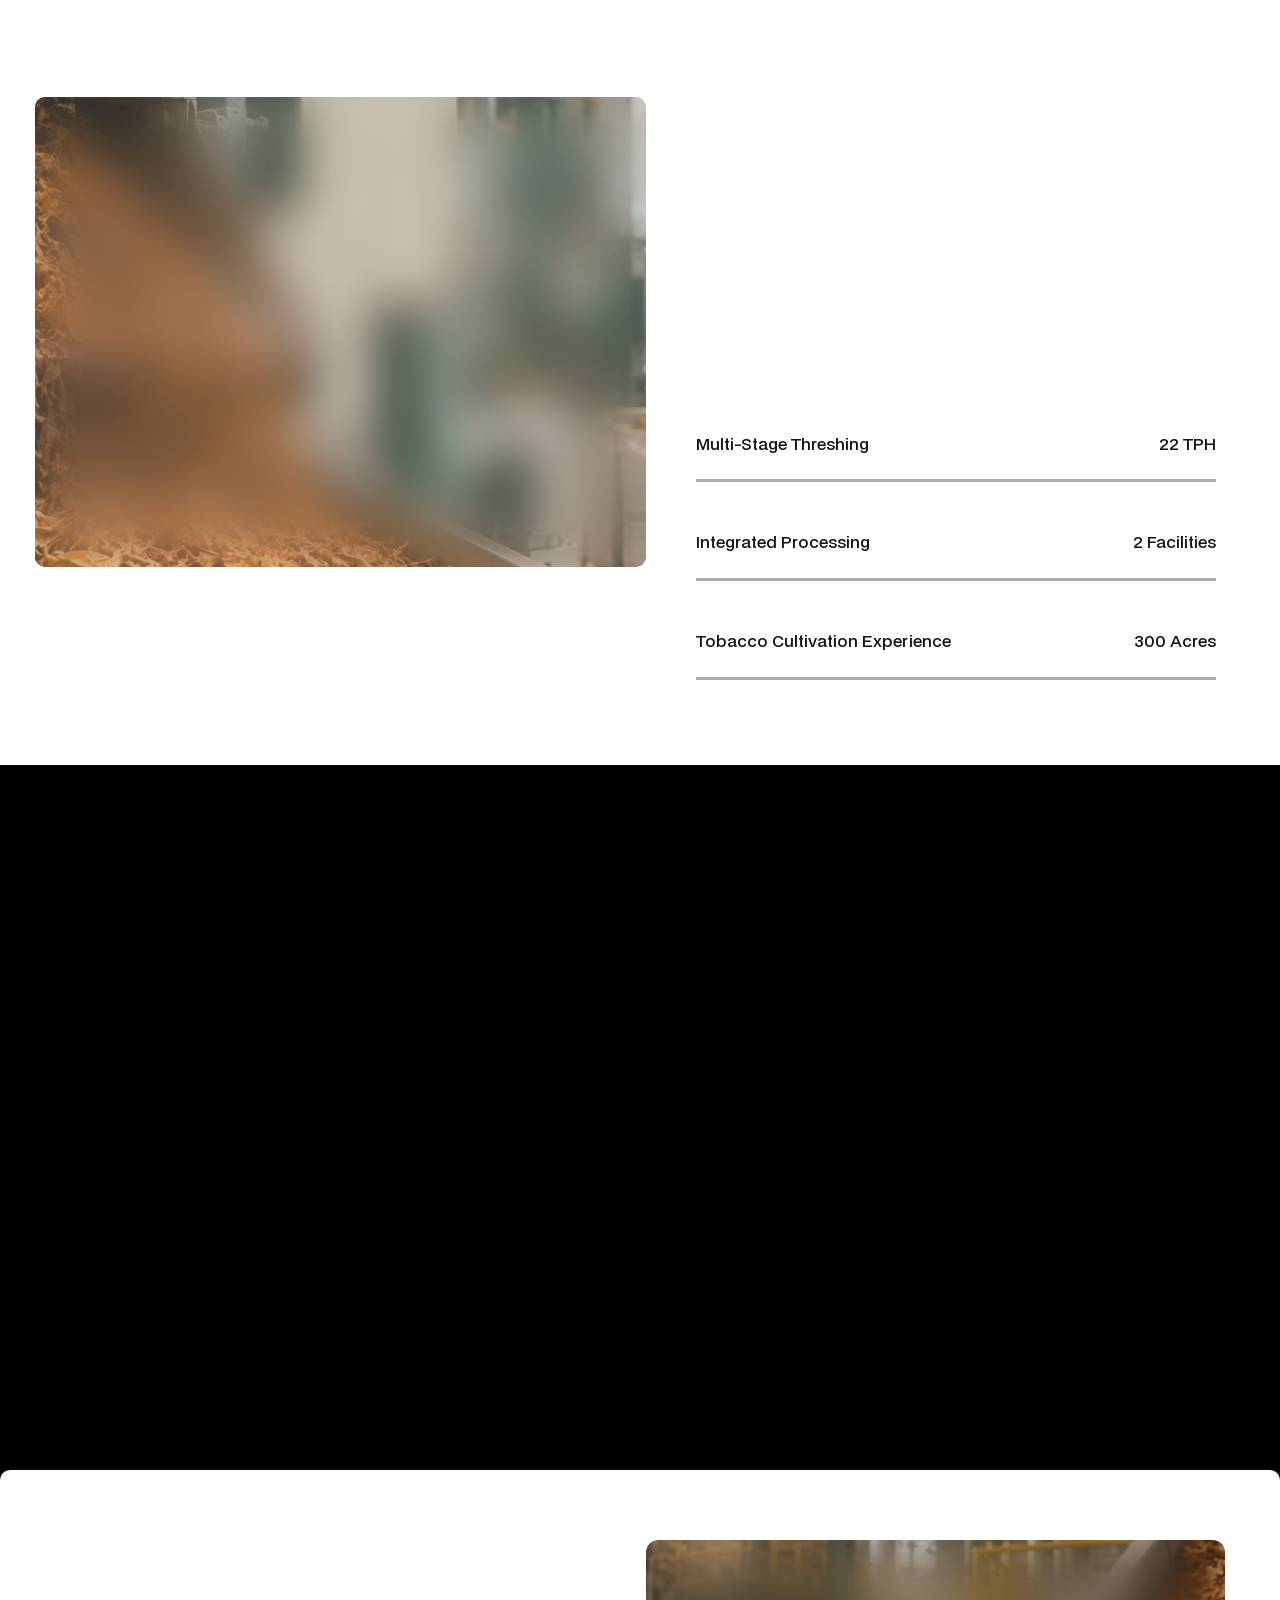
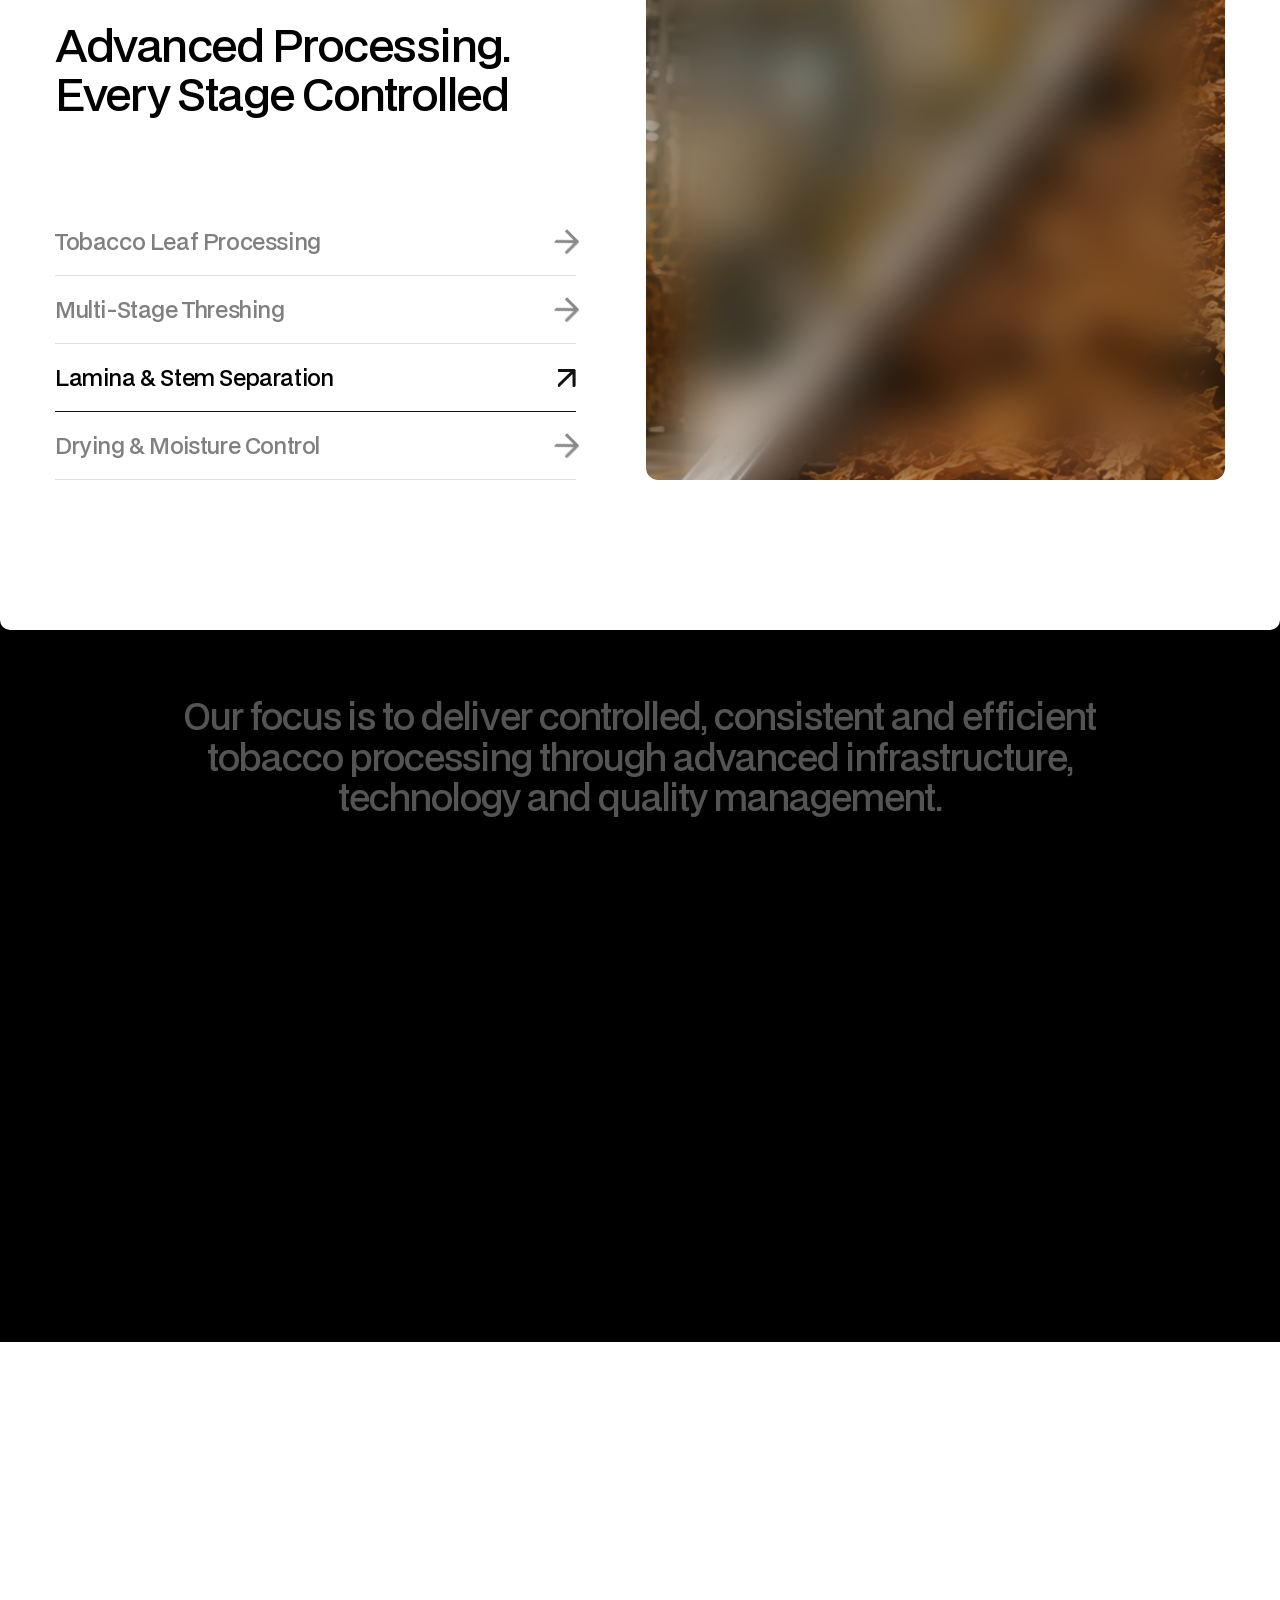
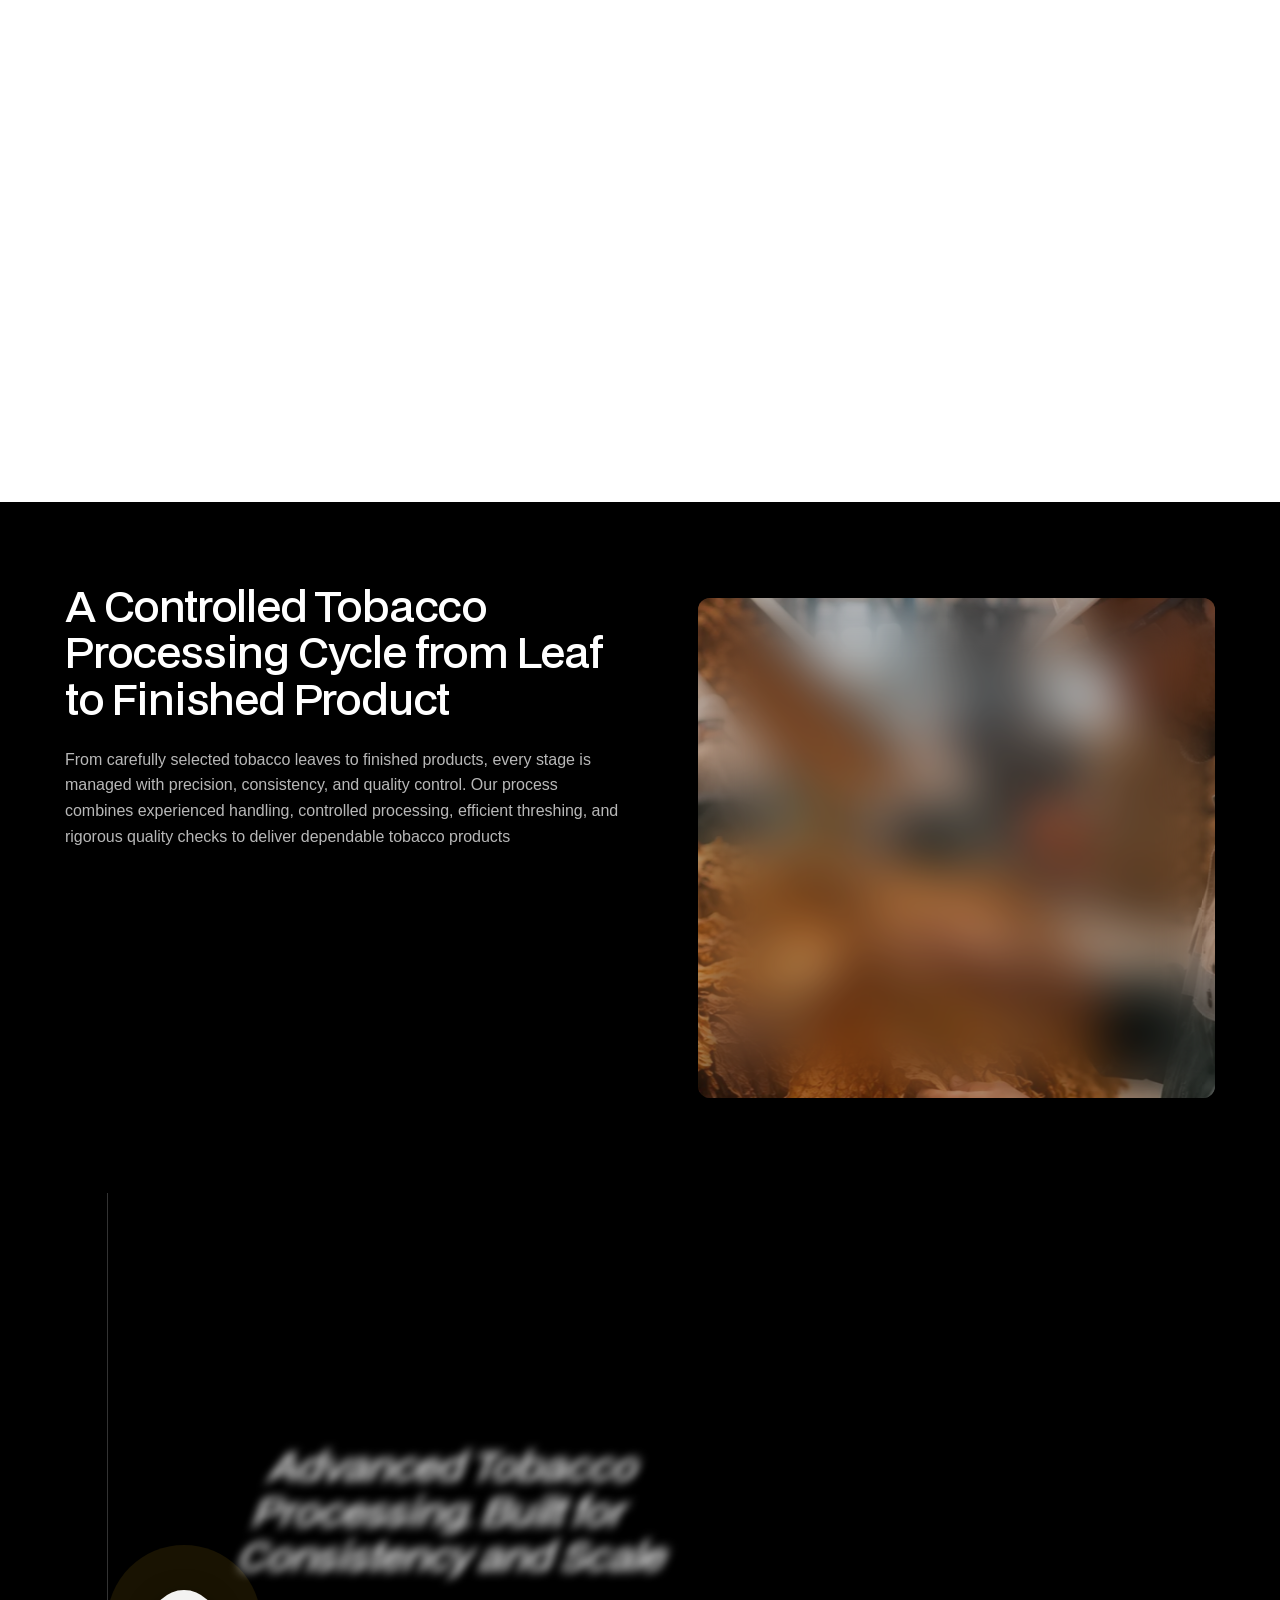
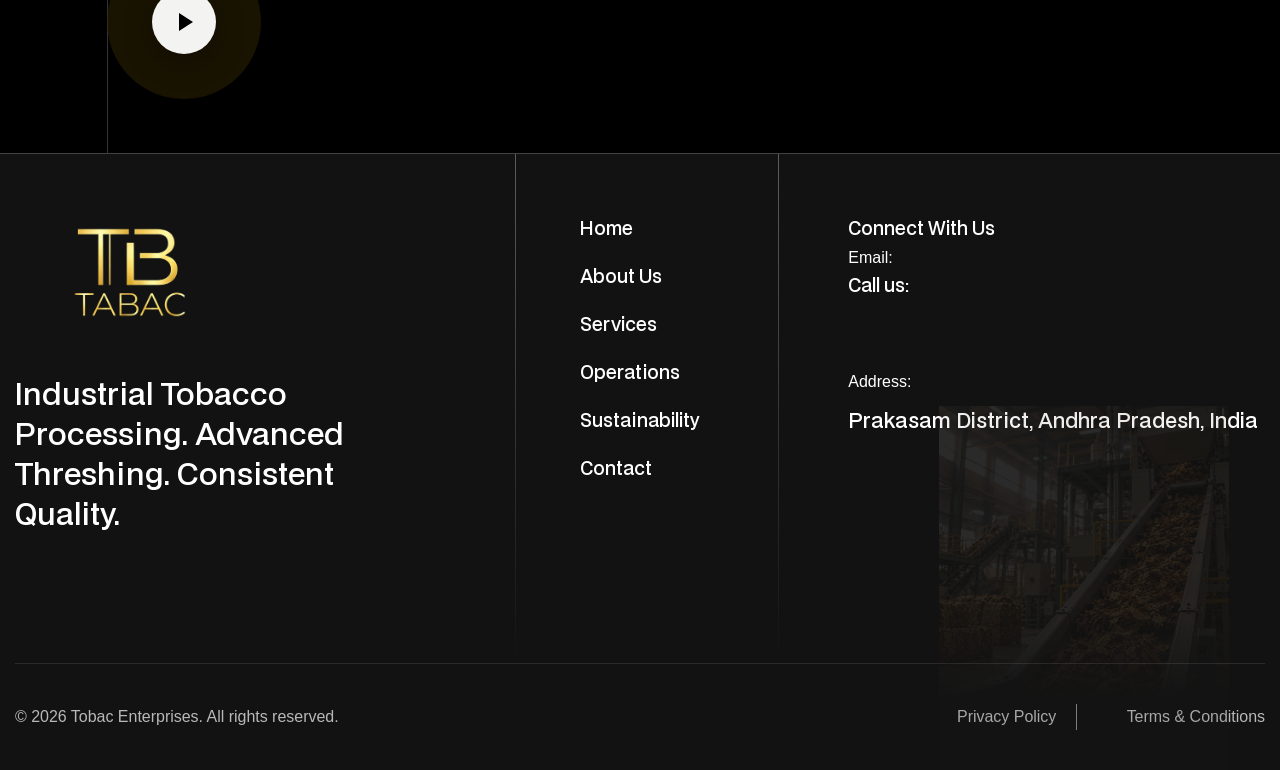
==== commit 4c8373ae: "eset" ====
--- a/index.html
+++ b/index.html
@@ -4689,7 +4689,7 @@
     <div class="footer-one position-relative">
         <div class="w-layout-blockcontainer footer-container w-container">
 
-            <div class="footer-one-top-wrap position-relative">
+            <div class="footer-one-top-wrap position-relative" style="padding-top: 60px;">
 
                 <!-- Company / Logo -->
                 <div
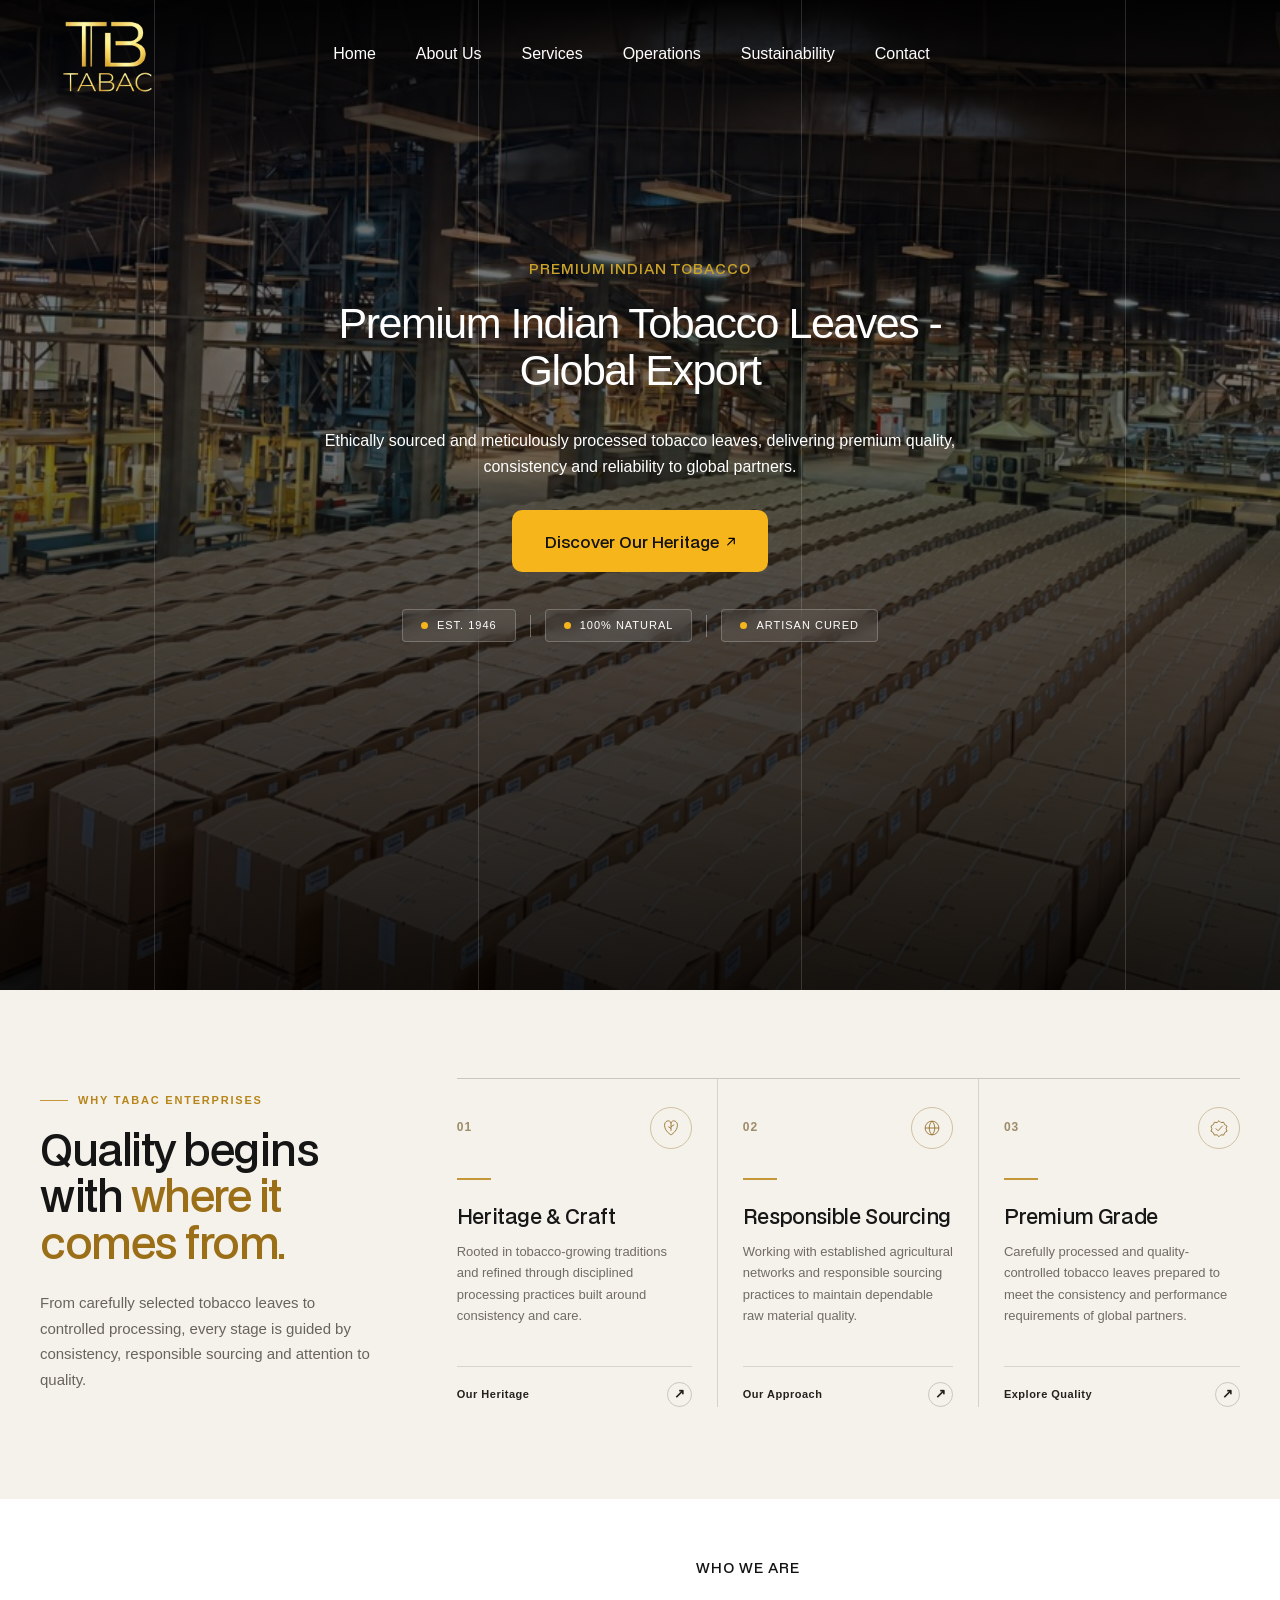
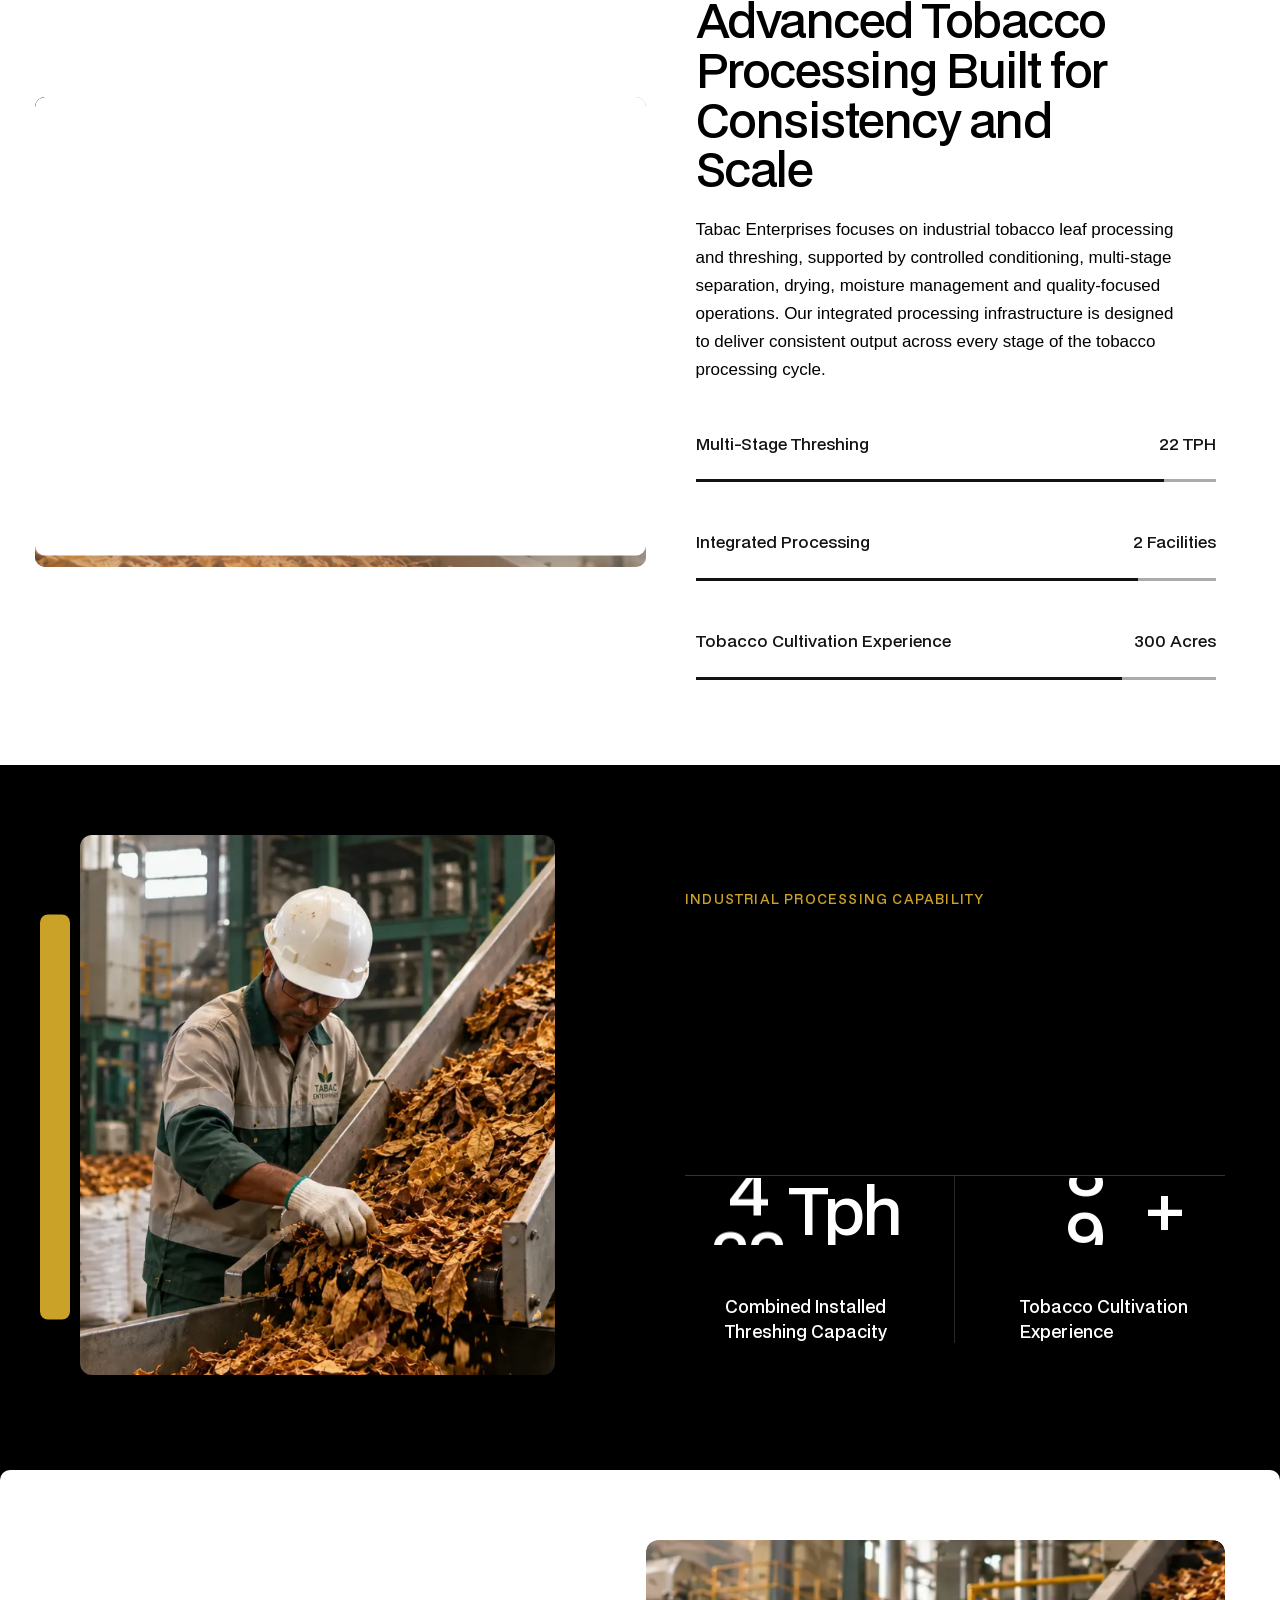
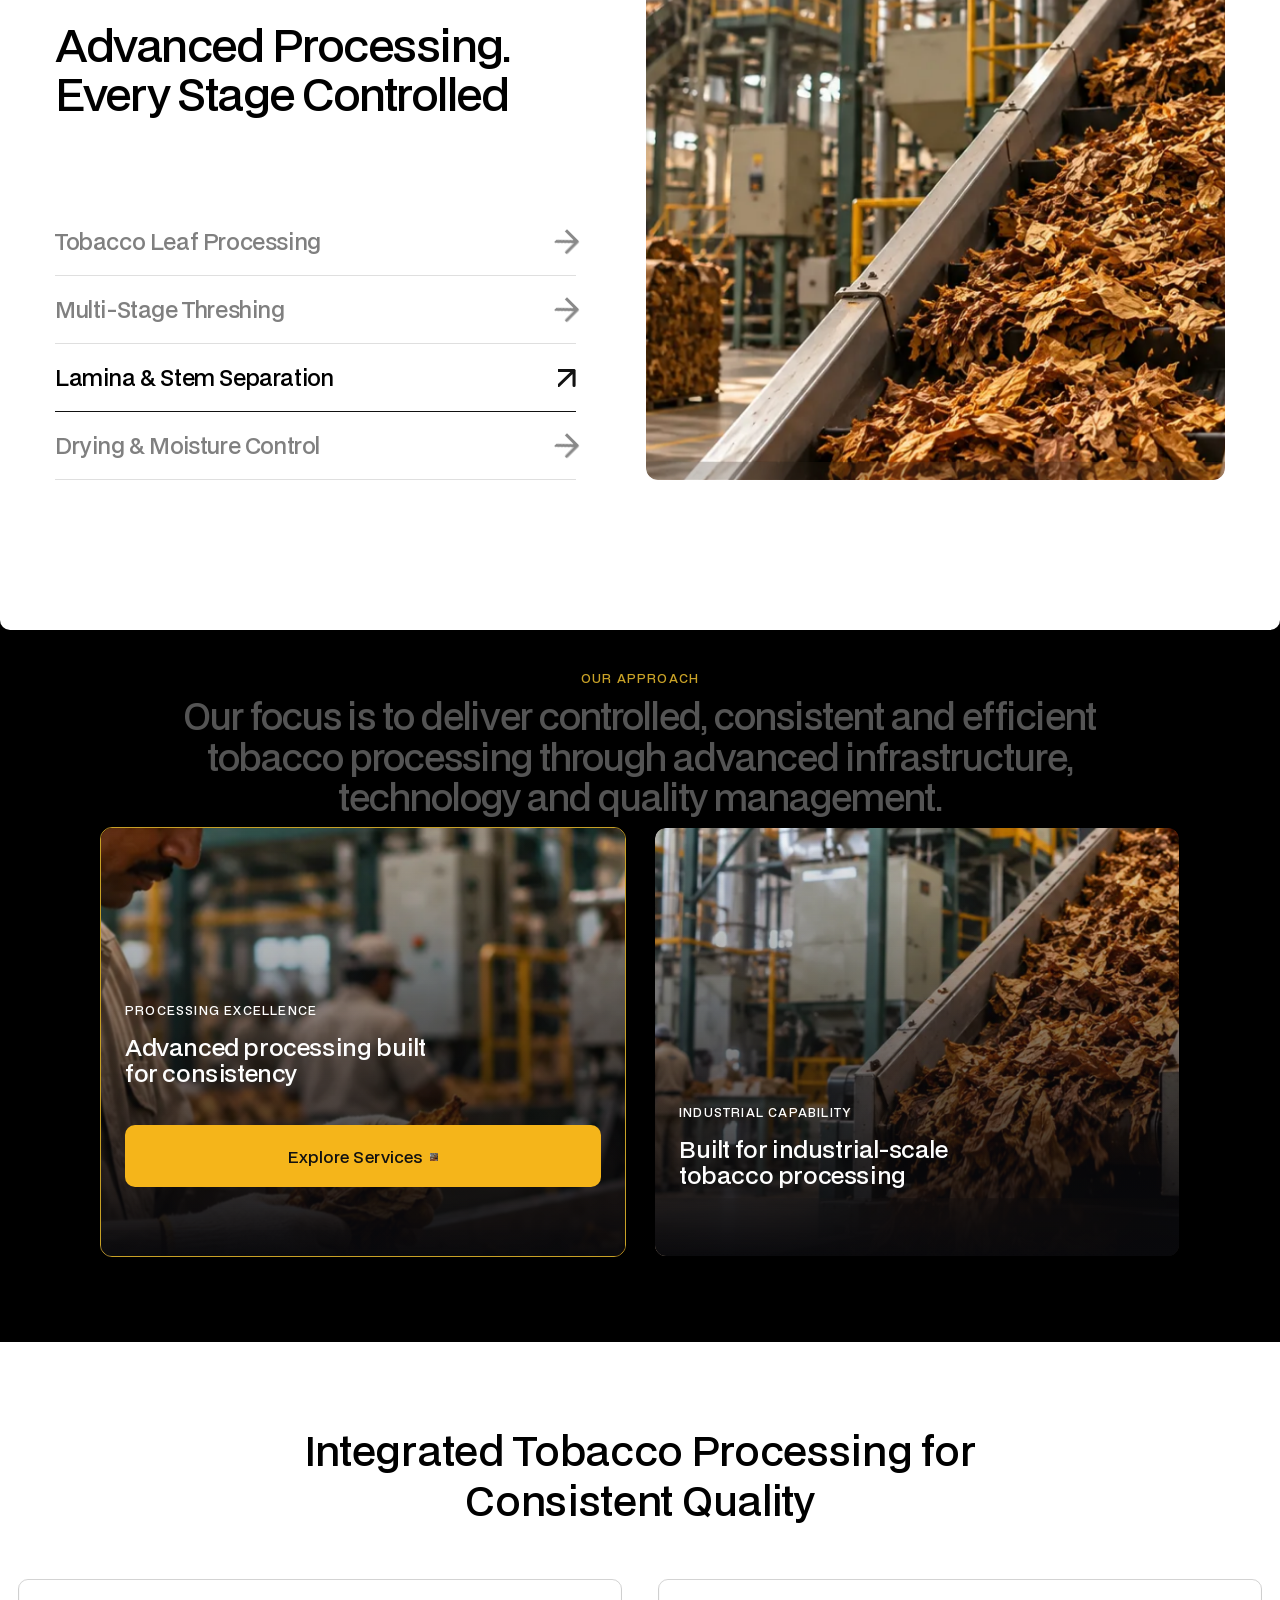
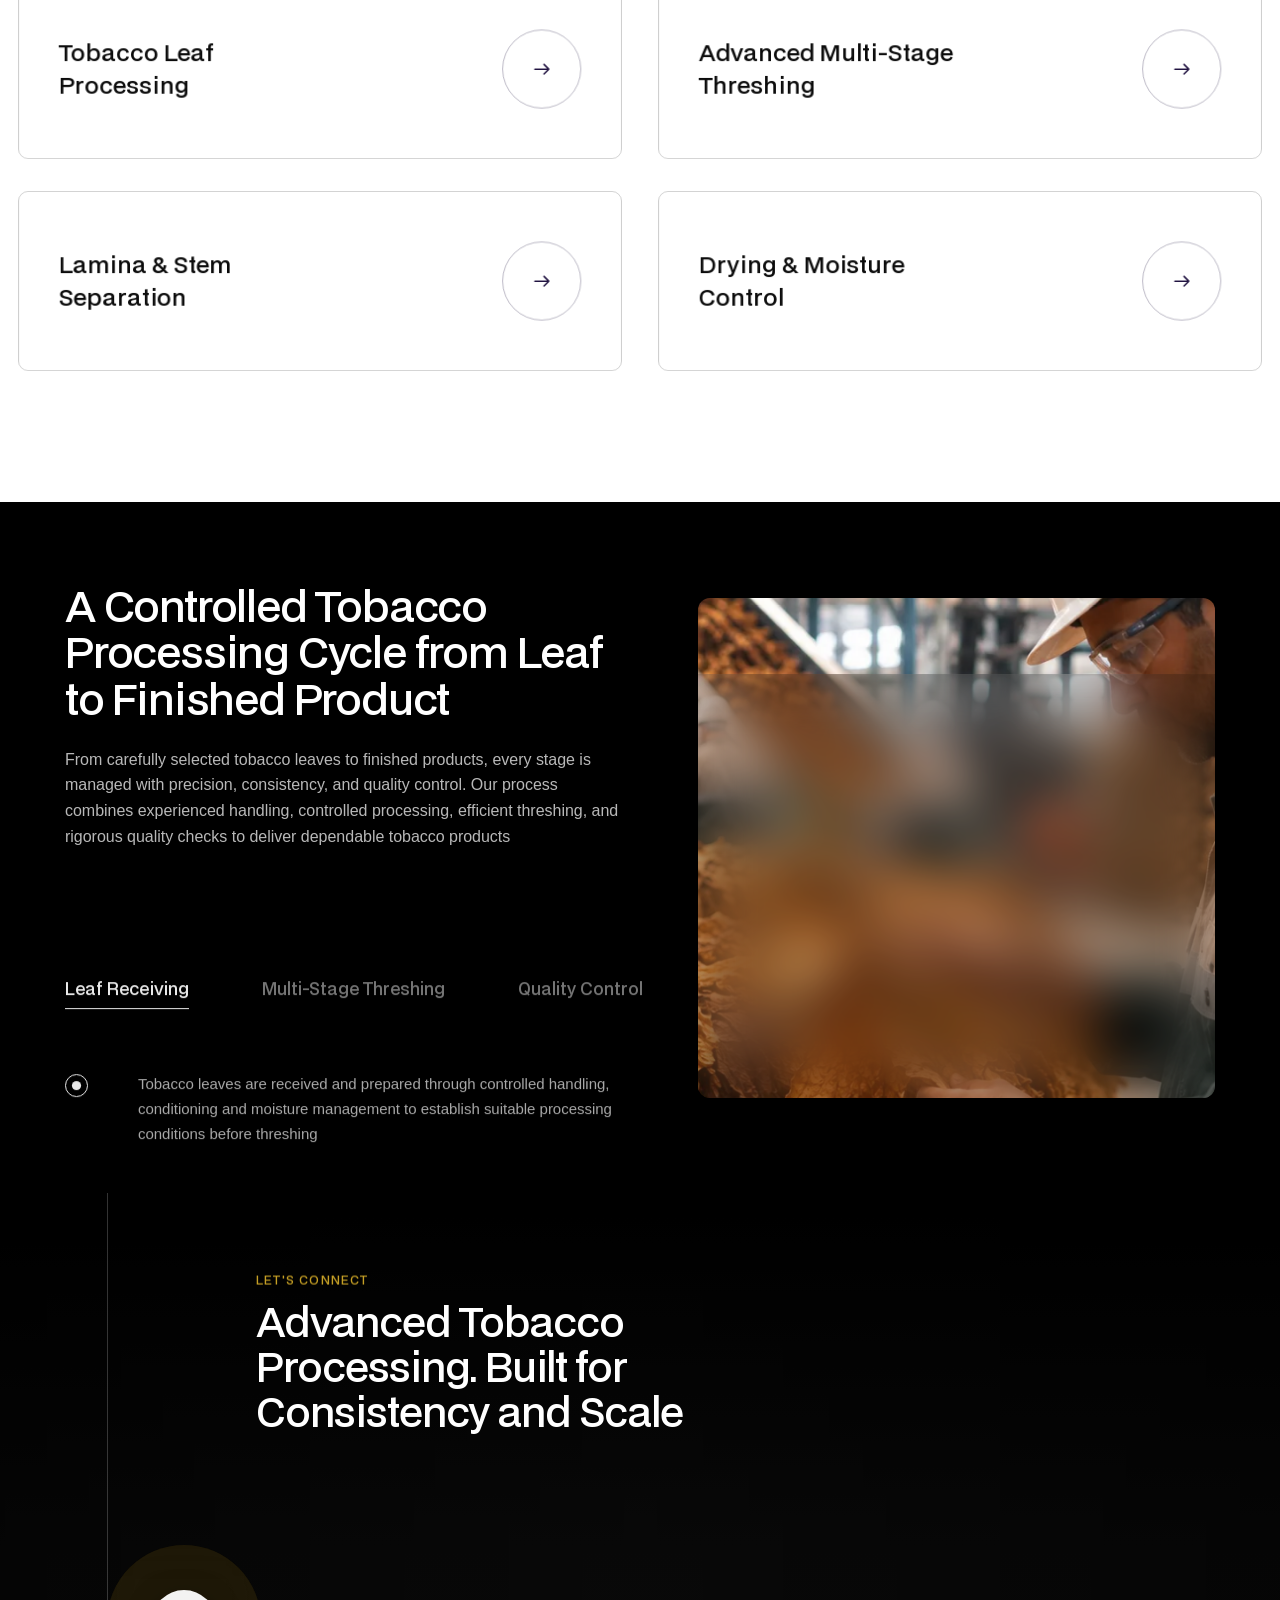
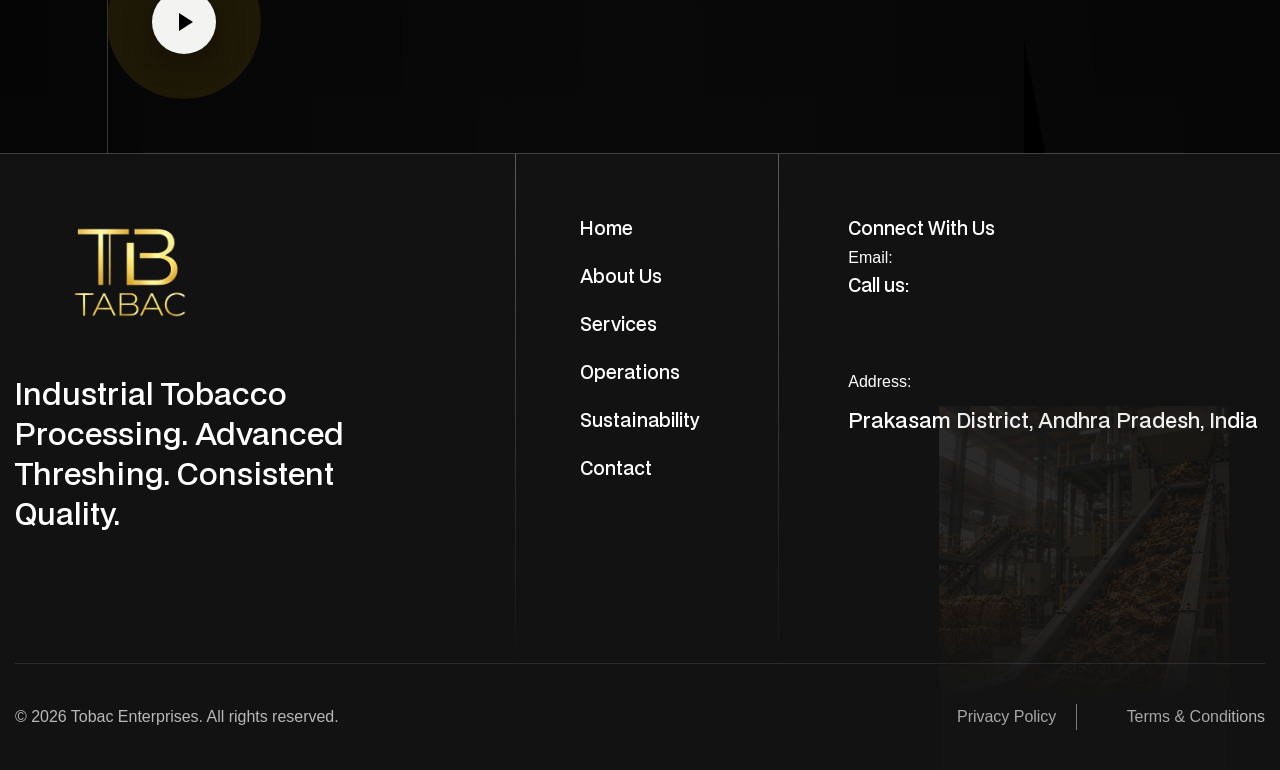
==== commit 66cf39b1: "tobac" ====
--- a/index.html
+++ b/index.html
@@ -4653,14 +4653,14 @@
                             Advanced Tobacco Processing. Built for Consistency and Scale
                         </h2>
                     </div>
-                    <div data-w-id="88c81948-5fd7-346a-cfd2-4aae1ae9ffd0">
+                    <div data-w-id="88c81948-5fd7-346a-cfd2-4aae1ae9ffd0" style="margin-top: 10px;">
                         <div
                             data-wf--button-style-one--variant="base"
                             data-w-id="a1dfbf13-2114-c851-1b8e-eda5fda5e771"
                             class="button-style-one-wrap overflow-hidden"
                         >
                             <a
-                                href="/contact-one"
+                                href="javascript:void(0);"
                                 class="button-style-one position-relative overflow-hidden w-inline-block"
                                 ><div class="w-layout-vflex button-text-wrap position-relative overflow-hidden">
                                     <div class="button-text">Explore Our Capabilities</div>
